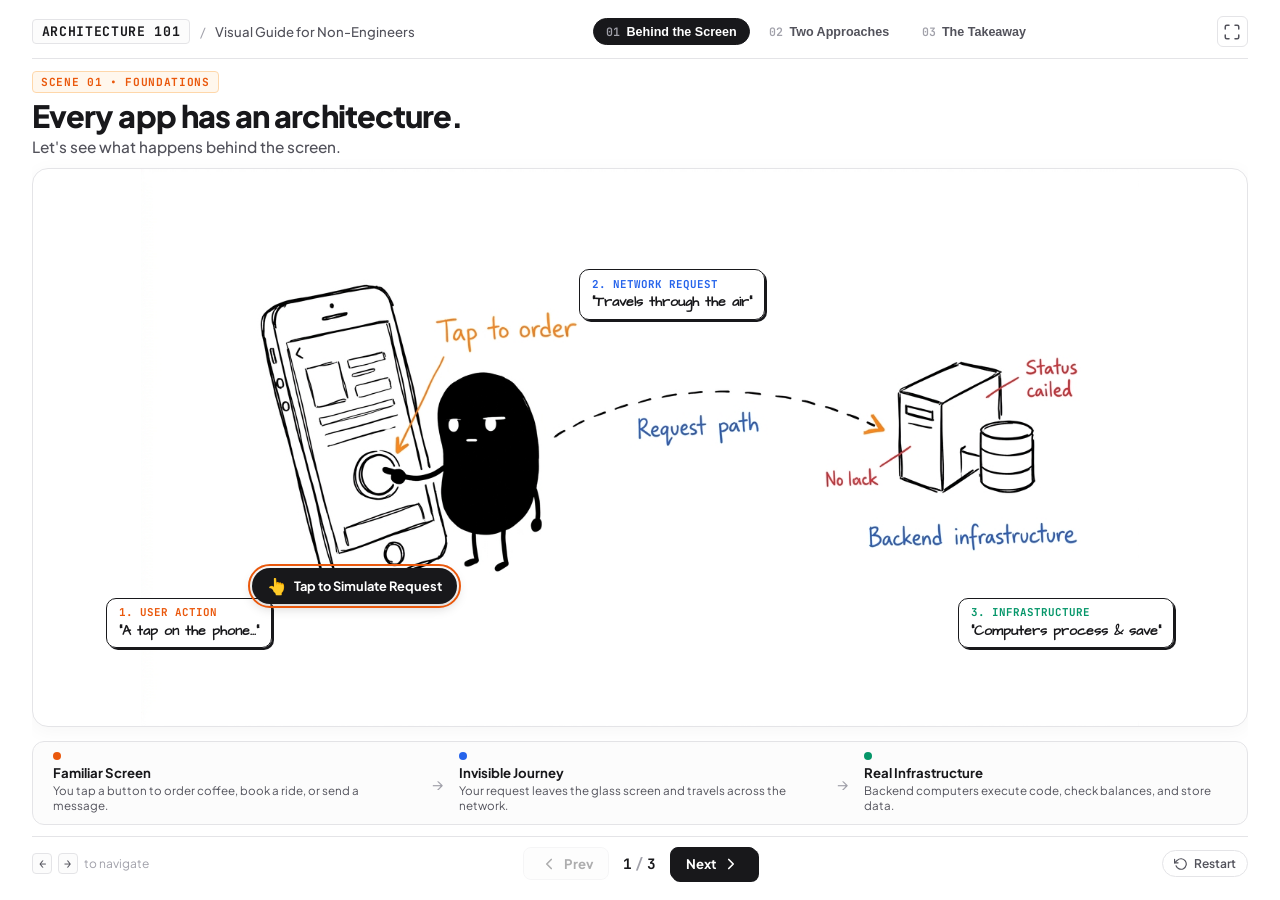
==== index.html @ b6530c41 "Initial commit: presentation web app" ====
<!DOCTYPE html>
<html lang="en">
<head>
  <meta charset="UTF-8">
  <meta name="viewport" content="width=device-width, initial-scale=1.0">
  <title>Understanding IT Application Architecture | Visual Presentation</title>
  <meta name="description" content="A visual, interactive guide to application architecture: server-based vs. serverless infrastructure for non-technical audiences.">
  
  <!-- Google Fonts: Clean sans-serif paired with hand-drawn editorial script -->
  <link rel="preconnect" href="https://fonts.googleapis.com">
  <link rel="preconnect" href="https://fonts.gstatic.com" crossorigin>
  <link href="https://fonts.googleapis.com/css2?family=Architects+Daughter&family=Plus+Jakarta+Sans:wght@400;500;600;700;800&family=JetBrains+Mono:wght@400;500;600&display=swap" rel="stylesheet">
  
  <link rel="stylesheet" href="style.css">
</head>
<body>

  <!-- SVG Filter and Markers -->
  <svg class="svg-defs" aria-hidden="true" style="position: absolute; width: 0; height: 0; overflow: hidden;">
    <defs>
      <marker id="arrow-ink" viewBox="0 0 10 10" refX="6" refY="5" markerWidth="6" markerHeight="6" orient="auto-start-reverse">
        <path d="M 0 1.5 L 8 5 L 0 8.5 z" fill="#18181b" />
      </marker>
      <marker id="arrow-blue" viewBox="0 0 10 10" refX="6" refY="5" markerWidth="6" markerHeight="6" orient="auto-start-reverse">
        <path d="M 0 1.5 L 8 5 L 0 8.5 z" fill="#2563eb" />
      </marker>
      <marker id="arrow-orange" viewBox="0 0 10 10" refX="6" refY="5" markerWidth="6" markerHeight="6" orient="auto-start-reverse">
        <path d="M 0 1.5 L 8 5 L 0 8.5 z" fill="#ea580c" />
      </marker>
    </defs>
  </svg>

  <div class="presentation-wrapper">
    <!-- Header Navigation -->
    <header class="presentation-header">
      <div class="header-left">
        <span class="topic-tag">Architecture 101</span>
        <span class="header-divider">/</span>
        <span class="header-sub">Visual Guide for Non-Engineers</span>
      </div>

      <nav class="scene-indicators" aria-label="Slide Navigation">
        <button class="indicator-dot active" data-scene="0" aria-label="Slide 1: Behind the Screen">
          <span class="dot-num">01</span>
          <span class="dot-label">Behind the Screen</span>
        </button>
        <button class="indicator-dot" data-scene="1" aria-label="Slide 2: Two Approaches">
          <span class="dot-num">02</span>
          <span class="dot-label">Two Approaches</span>
        </button>
        <button class="indicator-dot" data-scene="2" aria-label="Slide 3: The Takeaway">
          <span class="dot-num">03</span>
          <span class="dot-label">The Takeaway</span>
        </button>
      </nav>

      <div class="header-right">
        <button class="btn-icon" id="btn-fullscreen" title="Toggle Fullscreen" aria-label="Toggle Fullscreen">
          <svg width="18" height="18" viewBox="0 0 24 24" fill="none" stroke="currentColor" stroke-width="2" stroke-linecap="round" stroke-linejoin="round">
            <path d="M8 3H5a2 2 0 0 0-2 2v3m18 0V5a2 2 0 0 0-2-2h-3m0 18h3a2 2 0 0 0 2-2v-3M3 16v3a2 2 0 0 0 2 2h3"/>
          </svg>
        </button>
      </div>
    </header>

    <!-- Main Presentation Stage -->
    <main class="presentation-stage">

      <!-- ==============================================
           SCENE 1: How does an app actually work?
           ============================================== -->
      <section class="scene-card active" id="scene-0" aria-label="Scene 1: Every app has an architecture">
        <div class="scene-header">
          <span class="scene-badge orange">Scene 01 &bull; Foundations</span>
          <h1 class="scene-title">Every app has an architecture.</h1>
          <p class="scene-subtitle">Let's see what happens behind the screen.</p>
        </div>

        <div class="scene-content scene-1-visual-story">
          <!-- Main Hero Illustration Card -->
          <div class="hero-illustration-frame">
            <img 
              src="assets/scene1.jpg" 
              alt="Xiaohei exploring behind the screen from phone to server" 
              class="hero-scene-img" 
              id="scene1-img"
            />
            
            <!-- Interactive Overlay Badges -->
            <div class="scene-overlay-badge badge-phone">
              <span class="badge-label">1. User Action</span>
              <span class="badge-hand">"A tap on the phone..."</span>
            </div>

            <div class="scene-overlay-badge badge-packet" id="badge-request-packet">
              <span class="badge-label blue">2. Network Request</span>
              <span class="badge-hand blue">"Travels through the air"</span>
            </div>

            <div class="scene-overlay-badge badge-server">
              <span class="badge-label green">3. Infrastructure</span>
              <span class="badge-hand green">"Computers process & save"</span>
            </div>

            <!-- Interactive Trigger Button directly over phone -->
            <button class="hero-interactive-trigger" id="btn-trigger-scene1" title="Click to simulate tap">
              <span class="trigger-icon">👆</span>
              <span class="trigger-text">Tap to Simulate Request</span>
              <span class="trigger-pulse-ring"></span>
            </button>
          </div>

          <!-- Bottom Caption / Storyline Bar -->
          <div class="scene-storyline-bar">
            <div class="storyline-item">
              <span class="story-dot orange"></span>
              <span class="story-title">Familiar Screen</span>
              <p class="story-desc">You tap a button to order coffee, book a ride, or send a message.</p>
            </div>
            <div class="story-arrow-divider">→</div>
            <div class="storyline-item">
              <span class="story-dot blue"></span>
              <span class="story-title">Invisible Journey</span>
              <p class="story-desc">Your request leaves the glass screen and travels across the network.</p>
            </div>
            <div class="story-arrow-divider">→</div>
            <div class="storyline-item">
              <span class="story-dot green"></span>
              <span class="story-title">Real Infrastructure</span>
              <p class="story-desc">Backend computers execute code, check balances, and store data.</p>
            </div>
          </div>
        </div>
      </section>

      <!-- ==============================================
           SCENE 2: Two ways to run an application's backend
           ============================================== -->
      <section class="scene-card" id="scene-1" aria-label="Scene 2: Two common approaches">
        <div class="scene-header">
          <div class="header-split-row">
            <div>
              <span class="scene-badge blue">Scene 02 &bull; Core Comparison</span>
              <h2 class="scene-title">Two common approaches</h2>
              <p class="scene-subtitle">How teams host and run their backend application code</p>
            </div>

            <!-- Presenter Flow Simulation Controls -->
            <div class="comparison-toolbar">
              <div class="toolbar-status">
                <span class="pulse-indicator"></span>
                <span class="status-text" id="flow-status-text">Click to simulate request flows</span>
              </div>
              <button class="btn-action-primary" id="btn-run-comparison">
                <svg width="15" height="15" viewBox="0 0 24 24" fill="currentColor">
                  <polygon points="5 3 19 12 5 21 5 3"/>
                </svg>
                <span>Simulate Request Flow</span>
              </button>
            </div>
          </div>
        </div>

        <div class="scene-content scene-2-layout">
          <!-- ================= Approach A: Server-based ================= -->
          <div class="architecture-column" id="col-server-based">
            <div class="arch-card-header">
              <div class="arch-title-group">
                <span class="arch-letter">A</span>
                <div>
                  <h3 class="arch-heading">Server-based</h3>
                  <span class="arch-tagline">Dedicated & constantly running</span>
                </div>
              </div>
              <span class="arch-chip blue-chip">Team-Managed</span>
            </div>

            <!-- Visual Hero Card -->
            <div class="arch-visual-preview">
              <img src="assets/server_based.jpg" alt="Xiaohei with 24/7 Server" class="arch-illustration-img" />
              <div class="arch-status-pill blue">
                <span class="led-light active"></span>
                <span>Running 24/7 &bull; Team oversees hardware & OS</span>
              </div>
            </div>

            <!-- Flow Diagram Container -->
            <div class="diagram-flow-container">
              <!-- Step: User -->
              <div class="flow-step" id="sb-step-user">
                <div class="step-icon-wrap">
                  <svg width="24" height="24" viewBox="0 0 24 24" fill="none" stroke="#18181b" stroke-width="2" stroke-linecap="round" stroke-linejoin="round">
                    <path d="M20 21v-2a4 4 0 0 0-4-4H8a4 4 0 0 0-4 4v2"/>
                    <circle cx="12" cy="7" r="4"/>
                  </svg>
                </div>
                <span class="step-label">User</span>
              </div>

              <!-- Arrow 1 -->
              <div class="flow-arrow-unit" id="arrow-sb-1">
                <div class="arrow-line">
                  <div class="flow-packet" id="packet-sb-1"></div>
                </div>
                <svg width="10" height="10" viewBox="0 0 10 10" class="arrow-tip">
                  <path d="M 0 1.5 L 8 5 L 0 8.5 z" fill="#18181b"/>
                </svg>
              </div>

              <!-- Step: Frontend -->
              <div class="flow-step" id="sb-step-frontend">
                <div class="step-icon-wrap">
                  <svg width="24" height="24" viewBox="0 0 24 24" fill="none" stroke="#18181b" stroke-width="2" stroke-linecap="round" stroke-linejoin="round">
                    <rect x="3" y="3" width="18" height="18" rx="3"/>
                    <path d="M3 9h18"/>
                    <circle cx="6" cy="6" r="1" fill="#18181b"/>
                  </svg>
                </div>
                <span class="step-label">Frontend</span>
              </div>

              <!-- Arrow 2 -->
              <div class="flow-arrow-unit" id="arrow-sb-2">
                <div class="arrow-line">
                  <div class="flow-packet" id="packet-sb-2"></div>
                </div>
                <svg width="10" height="10" viewBox="0 0 10 10" class="arrow-tip">
                  <path d="M 0 1.5 L 8 5 L 0 8.5 z" fill="#18181b"/>
                </svg>
              </div>

              <!-- Step: Application Server -->
              <div class="flow-step primary-target server-box" id="sb-step-server">
                <div class="step-icon-wrap active-ring-blue">
                  <svg width="26" height="26" viewBox="0 0 24 24" fill="none" stroke="#2563eb" stroke-width="2" stroke-linecap="round" stroke-linejoin="round">
                    <rect x="2" y="2" width="20" height="8" rx="2" ry="2"/>
                    <rect x="2" y="14" width="20" height="8" rx="2" ry="2"/>
                    <line x1="6" y1="6" x2="6.01" y2="6"/>
                    <line x1="6" y1="18" x2="6.01" y2="18"/>
                  </svg>
                </div>
                <span class="step-label">App Server</span>
              </div>

              <!-- Arrow 3 -->
              <div class="flow-arrow-unit" id="arrow-sb-3">
                <div class="arrow-line">
                  <div class="flow-packet" id="packet-sb-3"></div>
                </div>
                <svg width="10" height="10" viewBox="0 0 10 10" class="arrow-tip">
                  <path d="M 0 1.5 L 8 5 L 0 8.5 z" fill="#18181b"/>
                </svg>
              </div>

              <!-- Step: Database -->
              <div class="flow-step" id="sb-step-db">
                <div class="step-icon-wrap">
                  <svg width="24" height="24" viewBox="0 0 24 24" fill="none" stroke="#18181b" stroke-width="2" stroke-linecap="round" stroke-linejoin="round">
                    <ellipse cx="12" cy="5" rx="9" ry="3"/>
                    <path d="M21 12c0 1.66-4 3-9 3s-9-1.34-9-3"/>
                    <path d="M3 5v14c0 1.66 4 3 9 3s9-1.34 9-3V5"/>
                  </svg>
                </div>
                <span class="step-label">Database</span>
              </div>
            </div>

            <!-- Key Takeaway Note -->
            <div class="arch-bullet-footer">
              <span class="hand-bullet-icon">✦</span>
              <p class="arch-bullet-text">Your team provisions virtual or physical machines. They run day and night waiting for traffic.</p>
            </div>
          </div>

          <!-- ================= Approach B: Serverless ================= -->
          <div class="architecture-column" id="col-serverless">
            <div class="arch-card-header">
              <div class="arch-title-group">
                <span class="arch-letter orange-text">B</span>
                <div>
                  <h3 class="arch-heading">Serverless</h3>
                  <span class="arch-tagline">On-demand & event-driven</span>
                </div>
              </div>
              <span class="arch-chip orange-chip">Cloud-Managed</span>
            </div>

            <!-- Visual Hero Card -->
            <div class="arch-visual-preview">
              <img src="assets/serverless.jpg" alt="Xiaohei with On-Demand Cloud Box" class="arch-illustration-img" />
              <div class="arch-status-pill orange">
                <span class="led-light active orange"></span>
                <span>Runs only on trigger &bull; Cloud manages infrastructure</span>
              </div>
            </div>

            <!-- Flow Diagram Container -->
            <div class="diagram-flow-container flow-5-steps">
              <!-- Step: User -->
              <div class="flow-step" id="sl-step-user">
                <div class="step-icon-wrap">
                  <svg width="24" height="24" viewBox="0 0 24 24" fill="none" stroke="#18181b" stroke-width="2" stroke-linecap="round" stroke-linejoin="round">
                    <path d="M20 21v-2a4 4 0 0 0-4-4H8a4 4 0 0 0-4 4v2"/>
                    <circle cx="12" cy="7" r="4"/>
                  </svg>
                </div>
                <span class="step-label">User</span>
              </div>

              <!-- Arrow 1 -->
              <div class="flow-arrow-unit" id="arrow-sl-1">
                <div class="arrow-line">
                  <div class="flow-packet orange" id="packet-sl-1"></div>
                </div>
                <svg width="10" height="10" viewBox="0 0 10 10" class="arrow-tip">
                  <path d="M 0 1.5 L 8 5 L 0 8.5 z" fill="#18181b"/>
                </svg>
              </div>

              <!-- Step: Frontend -->
              <div class="flow-step" id="sl-step-frontend">
                <div class="step-icon-wrap">
                  <svg width="24" height="24" viewBox="0 0 24 24" fill="none" stroke="#18181b" stroke-width="2" stroke-linecap="round" stroke-linejoin="round">
                    <rect x="3" y="3" width="18" height="18" rx="3"/>
                    <path d="M3 9h18"/>
                    <circle cx="6" cy="6" r="1" fill="#18181b"/>
                  </svg>
                </div>
                <span class="step-label">Frontend</span>
              </div>

              <!-- Arrow 2 -->
              <div class="flow-arrow-unit" id="arrow-sl-2">
                <div class="arrow-line">
                  <div class="flow-packet orange" id="packet-sl-2"></div>
                </div>
                <svg width="10" height="10" viewBox="0 0 10 10" class="arrow-tip">
                  <path d="M 0 1.5 L 8 5 L 0 8.5 z" fill="#18181b"/>
                </svg>
              </div>

              <!-- Step: API Gateway -->
              <div class="flow-step" id="sl-step-gateway">
                <div class="step-icon-wrap">
                  <svg width="24" height="24" viewBox="0 0 24 24" fill="none" stroke="#ea580c" stroke-width="2" stroke-linecap="round" stroke-linejoin="round">
                    <polyline points="16 18 22 12 16 6"/>
                    <polyline points="8 6 2 12 8 18"/>
                  </svg>
                </div>
                <span class="step-label">API Gateway</span>
              </div>

              <!-- Arrow 3 -->
              <div class="flow-arrow-unit" id="arrow-sl-3">
                <div class="arrow-line">
                  <div class="flow-packet orange" id="packet-sl-3"></div>
                </div>
                <svg width="10" height="10" viewBox="0 0 10 10" class="arrow-tip">
                  <path d="M 0 1.5 L 8 5 L 0 8.5 z" fill="#18181b"/>
                </svg>
              </div>

              <!-- Step: Cloud Function -->
              <div class="flow-step primary-target function-box" id="sl-step-function">
                <div class="step-icon-wrap active-ring-orange">
                  <svg width="26" height="26" viewBox="0 0 24 24" fill="none" stroke="#ea580c" stroke-width="2" stroke-linecap="round" stroke-linejoin="round">
                    <polygon points="13 2 3 14 12 14 11 22 21 10 12 10 13 2"/>
                  </svg>
                </div>
                <span class="step-label">Cloud Func</span>
              </div>

              <!-- Arrow 4 -->
              <div class="flow-arrow-unit" id="arrow-sl-4">
                <div class="arrow-line">
                  <div class="flow-packet orange" id="packet-sl-4"></div>
                </div>
                <svg width="10" height="10" viewBox="0 0 10 10" class="arrow-tip">
                  <path d="M 0 1.5 L 8 5 L 0 8.5 z" fill="#18181b"/>
                </svg>
              </div>

              <!-- Step: Database -->
              <div class="flow-step" id="sl-step-db">
                <div class="step-icon-wrap">
                  <svg width="24" height="24" viewBox="0 0 24 24" fill="none" stroke="#18181b" stroke-width="2" stroke-linecap="round" stroke-linejoin="round">
                    <ellipse cx="12" cy="5" rx="9" ry="3"/>
                    <path d="M21 12c0 1.66-4 3-9 3s-9-1.34-9-3"/>
                    <path d="M3 5v14c0 1.66 4 3 9 3s9-1.34 9-3V5"/>
                  </svg>
                </div>
                <span class="step-label">Database</span>
              </div>
            </div>

            <!-- Key Takeaway Note -->
            <div class="arch-bullet-footer">
              <span class="hand-bullet-icon orange-bullet">✦</span>
              <p class="arch-bullet-text">Servers still exist, but they are automated. Code awakens only when invoked and winds down right after.</p>
            </div>
          </div>
        </div>
      </section>

      <!-- ==============================================
           SCENE 3: A simple takeaway
           ============================================== -->
      <section class="scene-card" id="scene-2" aria-label="Scene 3: A simple takeaway">
        <div class="scene-header text-center">
          <span class="scene-badge green">Scene 03 &bull; Key Insight</span>
          <h2 class="scene-title title-large">Same goal. Different ways to run the backend.</h2>
          <p class="scene-subtitle">Both patterns power modern applications worldwide.</p>
        </div>

        <div class="scene-content scene-3-takeaway-layout">
          <!-- Hero Takeaway Visual -->
          <div class="takeaway-hero-box">
            <img src="assets/takeaway.jpg" alt="Xiaohei examining architecture internals" class="takeaway-hero-img" />
          </div>

          <!-- Summary Comparison Grid -->
          <div class="takeaway-summary-grid">
            <div class="summary-pill-card sb-card">
              <div class="summary-card-top">
                <span class="dot-indicator blue"></span>
                <span class="summary-name">Server-based</span>
              </div>
              <p class="summary-desc">Full environment control, persistent in-memory state, predictable costs for steady traffic.</p>
            </div>

            <div class="summary-pill-card sl-card">
              <div class="summary-card-top">
                <span class="dot-indicator orange"></span>
                <span class="summary-name">Serverless</span>
              </div>
              <p class="summary-desc">Zero idle server cost, auto-scaling up to thousands of requests, cloud-managed resilience.</p>
            </div>
          </div>

          <!-- Transition Teaser Bridge -->
          <div class="transition-bridge-box">
            <div class="bridge-decor-pill">Next Section Preview</div>
            <div class="bridge-body">
              <p class="bridge-prompt-quote">"Now, let's open one of these architectures and see what happens inside."</p>
              <div class="teaser-tags">
                <span class="teaser-tag">Frontend Hosting</span>
                <span class="teaser-tag">Backend Hosting</span>
                <span class="teaser-tag">APIs</span>
                <span class="teaser-tag">Databases</span>
                <span class="teaser-tag">Authentication</span>
                <span class="teaser-tag">Security</span>
              </div>
            </div>
          </div>
        </div>
      </section>

    </main>

    <!-- Bottom Presentation Dock Controls -->
    <footer class="presentation-dock">
      <div class="dock-left">
        <span class="keyboard-hint">
          <kbd>←</kbd> <kbd>→</kbd> <span class="hint-text">to navigate</span>
        </span>
      </div>

      <div class="dock-center">
        <button class="nav-btn" id="btn-prev" aria-label="Previous Slide" title="Previous Slide (Left Arrow)">
          <svg width="18" height="18" viewBox="0 0 24 24" fill="none" stroke="currentColor" stroke-width="2.2" stroke-linecap="round" stroke-linejoin="round">
            <polyline points="15 18 9 12 15 6"/>
          </svg>
          <span>Prev</span>
        </button>

        <div class="slide-counter" aria-live="polite">
          <span id="counter-current">1</span>
          <span class="counter-slash">/</span>
          <span id="counter-total">3</span>
        </div>

        <button class="nav-btn primary" id="btn-next" aria-label="Next Slide" title="Next Slide (Right Arrow or Space)">
          <span>Next</span>
          <svg width="18" height="18" viewBox="0 0 24 24" fill="none" stroke="currentColor" stroke-width="2.2" stroke-linecap="round" stroke-linejoin="round">
            <polyline points="9 18 15 12 9 6"/>
          </svg>
        </button>
      </div>

      <div class="dock-right">
        <button class="btn-pill-action" id="btn-restart" title="Start Over">
          <svg width="14" height="14" viewBox="0 0 24 24" fill="none" stroke="currentColor" stroke-width="2" stroke-linecap="round" stroke-linejoin="round">
            <polyline points="1 4 1 10 7 10"/>
            <path d="M3.51 15a9 9 0 1 0 2.13-9.36L1 10"/>
          </svg>
          <span>Restart</span>
        </button>
      </div>
    </footer>
  </div>

  <script src="script.js"></script>
</body>
</html>
---- style.css ----
/* ==========================================================================
   Presentation Style System
   Aesthetic: ian-xiaohei-scenes Visual Storytelling
   Pure White Studio Canvas + Plump Xiaohei Character + Minimal Editorial Accents
   ========================================================================== */

:root {
  --bg-canvas: #ffffff;
  --bg-subtle: #fcfcfc;
  --bg-card: #ffffff;
  
  --ink-primary: #18181b;
  --ink-secondary: #52525b;
  --ink-muted: #a1a1aa;
  --ink-border: #18181b;
  --border-subtle: #e4e4e7;
  
  /* Restrained Editorial Accents */
  --blue-primary: #2563eb;
  --blue-subtle: #eff6ff;
  --blue-border: #bfdbfe;
  
  --orange-primary: #ea580c;
  --orange-subtle: #fff7ed;
  --orange-border: #fed7aa;
  
  --green-primary: #059669;
  --green-subtle: #ecfdf5;
  --green-border: #a7f3d0;
  
  /* Typography */
  --font-sans: 'Plus Jakarta Sans', -apple-system, BlinkMacSystemFont, "Segoe UI", Roboto, sans-serif;
  --font-hand: 'Architects Daughter', cursive;
  --font-mono: 'JetBrains Mono', monospace;
  
  /* Motion Transitions */
  --ease-spring: cubic-bezier(0.16, 1, 0.3, 1);
  --ease-smooth: cubic-bezier(0.4, 0, 0.2, 1);
}

/* Reset */
*, *::before, *::after {
  box-sizing: border-box;
  margin: 0;
  padding: 0;
}

html, body {
  width: 100%;
  height: 100%;
  overflow: hidden;
  background-color: var(--bg-canvas);
  color: var(--ink-primary);
  font-family: var(--font-sans);
  -webkit-font-smoothing: antialiased;
  -moz-osx-font-smoothing: grayscale;
}

/* 16:9 Presentation Viewport Wrapper */
.presentation-wrapper {
  display: flex;
  flex-direction: column;
  width: 100vw;
  height: 100vh;
  max-width: 1400px;
  margin: 0 auto;
  padding: 1rem 2rem 1.25rem;
  justify-content: space-between;
  position: relative;
}

/* ==========================================================================
   Header Navigation Bar
   ========================================================================== */
.presentation-header {
  display: flex;
  align-items: center;
  justify-content: space-between;
  padding-bottom: 0.65rem;
  border-bottom: 1.5px solid var(--border-subtle);
  flex-shrink: 0;
}

.header-left {
  display: flex;
  align-items: center;
  gap: 0.6rem;
  font-size: 0.825rem;
}

.topic-tag {
  font-family: var(--font-mono);
  font-weight: 700;
  letter-spacing: 0.05em;
  text-transform: uppercase;
  color: var(--ink-primary);
  background: var(--bg-subtle);
  padding: 0.2rem 0.55rem;
  border-radius: 4px;
  border: 1px solid var(--border-subtle);
}

.header-divider {
  color: var(--ink-muted);
}

.header-sub {
  color: var(--ink-secondary);
  font-weight: 500;
}

/* Slide Indicator Dots */
.scene-indicators {
  display: flex;
  align-items: center;
  gap: 0.4rem;
}

.indicator-dot {
  display: flex;
  align-items: center;
  gap: 0.4rem;
  background: none;
  border: 1.5px solid transparent;
  padding: 0.3rem 0.75rem;
  border-radius: 20px;
  cursor: pointer;
  transition: all 0.2s var(--ease-smooth);
}

.indicator-dot:hover {
  background-color: var(--bg-subtle);
  border-color: var(--border-subtle);
}

.indicator-dot .dot-num {
  font-family: var(--font-mono);
  font-size: 0.725rem;
  font-weight: 600;
  color: var(--ink-muted);
}

.indicator-dot .dot-label {
  font-size: 0.785rem;
  font-weight: 600;
  color: var(--ink-secondary);
}

.indicator-dot.active {
  background-color: var(--ink-primary);
  border-color: var(--ink-primary);
}

.indicator-dot.active .dot-num {
  color: #a1a1aa;
}

.indicator-dot.active .dot-label {
  color: #ffffff;
}

.header-right {
  display: flex;
  align-items: center;
  gap: 0.5rem;
}

.btn-icon {
  background: none;
  border: 1px solid var(--border-subtle);
  border-radius: 6px;
  padding: 0.35rem;
  cursor: pointer;
  color: var(--ink-secondary);
  display: flex;
  align-items: center;
  justify-content: center;
  transition: all 0.15s ease;
}

.btn-icon:hover {
  background: var(--bg-subtle);
  color: var(--ink-primary);
  border-color: var(--ink-primary);
}

/* ==========================================================================
   Main Presentation Stage
   ========================================================================== */
.presentation-stage {
  flex: 1;
  position: relative;
  display: flex;
  align-items: center;
  justify-content: center;
  overflow: hidden;
  margin: 0.4rem 0;
}

.scene-card {
  position: absolute;
  inset: 0;
  display: flex;
  flex-direction: column;
  justify-content: flex-start;
  opacity: 0;
  pointer-events: none;
  transform: translateY(10px) scale(0.99);
  transition: opacity 0.4s var(--ease-spring), transform 0.4s var(--ease-spring);
  padding: 0.25rem 0;
}

.scene-card.active {
  opacity: 1;
  pointer-events: auto;
  transform: translateY(0) scale(1);
  z-index: 2;
}

/* Headers */
.scene-header {
  margin-bottom: 0.75rem;
  flex-shrink: 0;
}

.scene-header.text-center {
  text-align: center;
  display: flex;
  flex-direction: column;
  align-items: center;
}

.header-split-row {
  display: flex;
  align-items: flex-end;
  justify-content: space-between;
  gap: 1rem;
}

.scene-badge {
  display: inline-block;
  font-family: var(--font-mono);
  font-size: 0.7rem;
  font-weight: 700;
  text-transform: uppercase;
  letter-spacing: 0.06em;
  padding: 0.18rem 0.5rem;
  border-radius: 4px;
  margin-bottom: 0.35rem;
}

.scene-badge.orange {
  background: var(--orange-subtle);
  color: var(--orange-primary);
  border: 1px solid var(--orange-border);
}

.scene-badge.blue {
  background: var(--blue-subtle);
  color: var(--blue-primary);
  border: 1px solid var(--blue-border);
}

.scene-badge.green {
  background: var(--green-subtle);
  color: var(--green-primary);
  border: 1px solid var(--green-border);
}

.scene-title {
  font-size: clamp(1.6rem, 2.4vw, 2.2rem);
  font-weight: 800;
  letter-spacing: -0.03em;
  color: var(--ink-primary);
  line-height: 1.15;
}

.scene-title.title-large {
  font-size: clamp(1.8rem, 2.8vw, 2.5rem);
}

.scene-subtitle {
  font-size: clamp(0.925rem, 1.2vw, 1.05rem);
  color: var(--ink-secondary);
  margin-top: 0.2rem;
  font-weight: 500;
}

/* ==========================================================================
   SCENE 1: Visual Storytelling
   ========================================================================== */
.scene-1-visual-story {
  display: flex;
  flex-direction: column;
  flex: 1;
  min-height: 0;
  gap: 0.85rem;
}

.hero-illustration-frame {
  flex: 1;
  position: relative;
  display: flex;
  align-items: center;
  justify-content: center;
  background: #ffffff;
  border: 1.5px solid var(--border-subtle);
  border-radius: 16px;
  overflow: hidden;
  box-shadow: 0 4px 20px rgba(0, 0, 0, 0.04);
}

.hero-scene-img {
  width: 100%;
  height: 100%;
  max-height: calc(100vh - 290px);
  object-fit: contain;
  display: block;
}

/* Overlay Badges on Hero Image */
.scene-overlay-badge {
  position: absolute;
  background: rgba(255, 255, 255, 0.95);
  backdrop-filter: blur(8px);
  border: 1.5px solid var(--ink-primary);
  border-radius: 10px;
  padding: 0.4rem 0.75rem;
  display: flex;
  flex-direction: column;
  box-shadow: 2px 2px 0px var(--ink-primary);
  pointer-events: none;
  z-index: 5;
  transition: transform 0.25s var(--ease-spring);
}

.scene-overlay-badge .badge-label {
  font-family: var(--font-mono);
  font-size: 0.68rem;
  font-weight: 700;
  text-transform: uppercase;
  color: var(--orange-primary);
}

.scene-overlay-badge .badge-label.blue {
  color: var(--blue-primary);
}

.scene-overlay-badge .badge-label.green {
  color: var(--green-primary);
}

.scene-overlay-badge .badge-hand {
  font-family: var(--font-hand);
  font-size: 0.88rem;
  font-weight: 700;
  color: var(--ink-primary);
  margin-top: 0.1rem;
}

.badge-phone {
  bottom: 14%;
  left: 6%;
}

.badge-packet {
  top: 18%;
  left: 45%;
}

.badge-server {
  bottom: 14%;
  right: 6%;
}

/* Interactive simulation button over phone */
.hero-interactive-trigger {
  position: absolute;
  bottom: 22%;
  left: 18%;
  display: inline-flex;
  align-items: center;
  gap: 0.45rem;
  background: var(--ink-primary);
  color: #ffffff;
  border: none;
  border-radius: 24px;
  padding: 0.45rem 0.95rem;
  font-family: var(--font-sans);
  font-size: 0.8rem;
  font-weight: 700;
  cursor: pointer;
  box-shadow: 0 4px 12px rgba(0, 0, 0, 0.18);
  transition: all 0.2s var(--ease-spring);
  z-index: 6;
}

.hero-interactive-trigger:hover {
  transform: translateY(-2px) scale(1.04);
  background: #27272a;
}

.hero-interactive-trigger:active {
  transform: translateY(1px) scale(0.98);
}

.trigger-icon {
  font-size: 1rem;
}

.trigger-pulse-ring {
  position: absolute;
  inset: -4px;
  border: 2px solid var(--orange-primary);
  border-radius: 28px;
  animation: pulseRing 1.8s infinite;
  pointer-events: none;
}

@keyframes pulseRing {
  0% { transform: scale(0.95); opacity: 0.8; }
  100% { transform: scale(1.2); opacity: 0; }
}

/* Scene 1 Storyline Bar */
.scene-storyline-bar {
  display: flex;
  align-items: center;
  justify-content: space-between;
  background: var(--bg-subtle);
  border: 1px solid var(--border-subtle);
  border-radius: 12px;
  padding: 0.65rem 1.25rem;
  flex-shrink: 0;
}

.storyline-item {
  display: flex;
  flex-direction: column;
  flex: 1;
}

.story-dot {
  width: 8px;
  height: 8px;
  border-radius: 50%;
  margin-bottom: 0.25rem;
}

.story-dot.orange { background: var(--orange-primary); }
.story-dot.blue { background: var(--blue-primary); }
.story-dot.green { background: var(--green-primary); }

.story-title {
  font-size: 0.825rem;
  font-weight: 700;
  color: var(--ink-primary);
}

.story-desc {
  font-size: 0.725rem;
  color: var(--ink-secondary);
  margin-top: 0.1rem;
  line-height: 1.35;
}

.story-arrow-divider {
  color: var(--ink-muted);
  font-size: 1rem;
  padding: 0 1rem;
}

/* ==========================================================================
   SCENE 2: Two Common Approaches Side-by-Side
   ========================================================================== */
.scene-2-layout {
  display: grid;
  grid-template-columns: 1fr 1fr;
  gap: 1.25rem;
  flex: 1;
  min-height: 0;
  align-items: stretch;
}

.comparison-toolbar {
  display: flex;
  align-items: center;
  gap: 0.85rem;
  background: var(--bg-subtle);
  border: 1px solid var(--border-subtle);
  border-radius: 8px;
  padding: 0.35rem 0.75rem;
}

.toolbar-status {
  display: flex;
  align-items: center;
  gap: 0.45rem;
}

.pulse-indicator {
  width: 8px;
  height: 8px;
  border-radius: 50%;
  background: var(--green-primary);
  box-shadow: 0 0 0 2px var(--green-subtle);
}

.status-text {
  font-size: 0.8rem;
  font-weight: 600;
  color: var(--ink-secondary);
}

.btn-action-primary {
  display: inline-flex;
  align-items: center;
  gap: 0.4rem;
  background: var(--ink-primary);
  color: #ffffff;
  border: none;
  border-radius: 6px;
  padding: 0.38rem 0.8rem;
  font-family: var(--font-sans);
  font-size: 0.8rem;
  font-weight: 700;
  cursor: pointer;
  transition: all 0.15s ease;
}

.btn-action-primary:hover {
  background: #27272a;
}

/* Architecture Column Card */
.architecture-column {
  background: var(--bg-card);
  border: 2px solid var(--ink-primary);
  border-radius: 16px;
  padding: 1rem 1.15rem;
  display: flex;
  flex-direction: column;
  justify-content: space-between;
  box-shadow: 4px 4px 0px rgba(24, 24, 27, 0.05);
  position: relative;
}

.arch-card-header {
  display: flex;
  align-items: flex-start;
  justify-content: space-between;
  margin-bottom: 0.65rem;
}

.arch-title-group {
  display: flex;
  align-items: center;
  gap: 0.6rem;
}

.arch-letter {
  display: flex;
  align-items: center;
  justify-content: center;
  width: 28px;
  height: 28px;
  border-radius: 6px;
  background: var(--blue-subtle);
  color: var(--blue-primary);
  border: 1.5px solid var(--blue-primary);
  font-weight: 800;
  font-size: 0.95rem;
  font-family: var(--font-mono);
}

.arch-letter.orange-text {
  background: var(--orange-subtle);
  color: var(--orange-primary);
  border-color: var(--orange-primary);
}

.arch-heading {
  font-size: 1.15rem;
  font-weight: 800;
  color: var(--ink-primary);
}

.arch-tagline {
  font-size: 0.75rem;
  color: var(--ink-secondary);
  display: block;
}

.arch-chip {
  font-family: var(--font-mono);
  font-size: 0.68rem;
  font-weight: 700;
  padding: 0.2rem 0.55rem;
  border-radius: 20px;
  text-transform: uppercase;
}

.blue-chip {
  background: var(--blue-subtle);
  color: var(--blue-primary);
  border: 1px solid var(--blue-border);
}

.orange-chip {
  background: var(--orange-subtle);
  color: var(--orange-primary);
  border: 1px solid var(--orange-border);
}

.arch-visual-preview {
  position: relative;
  border-radius: 10px;
  overflow: hidden;
  border: 1px solid var(--border-subtle);
  background: #ffffff;
  margin-bottom: 0.75rem;
  height: 190px;
  display: flex;
  align-items: center;
  justify-content: center;
}

.arch-illustration-img {
  width: 100%;
  height: 100%;
  object-fit: contain;
  background: #ffffff;
  display: block;
}

.arch-status-pill {
  position: absolute;
  bottom: 8px;
  left: 8px;
  right: 8px;
  background: rgba(255, 255, 255, 0.92);
  backdrop-filter: blur(6px);
  border: 1px solid var(--border-subtle);
  border-radius: 6px;
  padding: 0.25rem 0.5rem;
  font-size: 0.7rem;
  font-weight: 600;
  display: flex;
  align-items: center;
  gap: 0.35rem;
  color: var(--ink-primary);
}

.led-light {
  width: 7px;
  height: 7px;
  border-radius: 50%;
  background: var(--green-primary);
  box-shadow: 0 0 4px var(--green-primary);
  flex-shrink: 0;
}

.led-light.orange {
  background: var(--orange-primary);
  box-shadow: 0 0 4px var(--orange-primary);
}

/* Flow Diagrams */
.diagram-flow-container {
  display: flex;
  align-items: center;
  justify-content: space-between;
  padding: 0.65rem 0.45rem;
  background: var(--bg-subtle);
  border: 1.5px dashed var(--border-subtle);
  border-radius: 10px;
  margin-bottom: 0.65rem;
}

.flow-step {
  display: flex;
  flex-direction: column;
  align-items: center;
  position: relative;
  z-index: 2;
  transition: transform 0.2s var(--ease-spring);
}

.flow-step.active {
  transform: translateY(-3px) scale(1.06);
}

.step-icon-wrap {
  width: 38px;
  height: 38px;
  background: #ffffff;
  border: 1.5px solid var(--ink-primary);
  border-radius: 8px;
  display: flex;
  align-items: center;
  justify-content: center;
  box-shadow: 1.5px 1.5px 0px rgba(24, 24, 27, 0.08);
  transition: all 0.2s ease;
}

.flow-step.active .step-icon-wrap {
  border-color: var(--blue-primary);
  background: var(--blue-subtle);
}

#col-serverless .flow-step.active .step-icon-wrap {
  border-color: var(--orange-primary);
  background: var(--orange-subtle);
}

.step-label {
  font-size: 0.725rem;
  font-weight: 700;
  color: var(--ink-primary);
  margin-top: 0.25rem;
  white-space: nowrap;
}

/* Flow Arrow Units */
.flow-arrow-unit {
  display: flex;
  align-items: center;
  flex: 1;
  position: relative;
  padding: 0 0.15rem;
  margin-top: -0.9rem;
}

.arrow-line {
  flex: 1;
  height: 2px;
  background: #18181b;
  position: relative;
}

.flow-packet {
  position: absolute;
  top: -3.5px;
  left: 0;
  width: 8px;
  height: 8px;
  border-radius: 50%;
  background: var(--blue-primary);
  opacity: 0;
  transition: opacity 0.15s ease;
  box-shadow: 0 0 6px var(--blue-primary);
}

.flow-packet.orange {
  background: var(--orange-primary);
  box-shadow: 0 0 6px var(--orange-primary);
}

.flow-packet.animating {
  opacity: 1;
  animation: movePacket 0.45s ease-in-out forwards;
}

@keyframes movePacket {
  0% { left: 0%; }
  100% { left: 100%; }
}

.arrow-tip {
  margin-left: -2px;
  flex-shrink: 0;
}

.arch-bullet-footer {
  display: flex;
  align-items: flex-start;
  gap: 0.45rem;
  padding-top: 0.35rem;
  border-top: 1px dashed var(--border-subtle);
}

.hand-bullet-icon {
  color: var(--blue-primary);
  font-size: 0.85rem;
}

.hand-bullet-icon.orange-bullet {
  color: var(--orange-primary);
}

.arch-bullet-text {
  font-size: 0.75rem;
  color: var(--ink-secondary);
  line-height: 1.35;
}

/* ==========================================================================
   SCENE 3: A Simple Takeaway
   ========================================================================== */
.scene-3-takeaway-layout {
  display: flex;
  flex-direction: column;
  flex: 1;
  min-height: 0;
  gap: 0.85rem;
  justify-content: space-between;
}

.takeaway-hero-box {
  flex: 1;
  position: relative;
  display: flex;
  align-items: center;
  justify-content: center;
  background: #ffffff;
  border: 1.5px solid var(--border-subtle);
  border-radius: 14px;
  overflow: hidden;
  max-height: calc(100vh - 360px);
}

.takeaway-hero-img {
  width: 100%;
  height: 100%;
  object-fit: contain;
  display: block;
}

.takeaway-summary-grid {
  display: grid;
  grid-template-columns: 1fr 1fr;
  gap: 1rem;
  flex-shrink: 0;
}

.summary-pill-card {
  background: #ffffff;
  border: 1.8px solid var(--ink-primary);
  border-radius: 12px;
  padding: 0.65rem 0.95rem;
  box-shadow: 3px 3px 0px rgba(24, 24, 27, 0.05);
}

.summary-card-top {
  display: flex;
  align-items: center;
  gap: 0.45rem;
  margin-bottom: 0.2rem;
}

.dot-indicator {
  width: 8px;
  height: 8px;
  border-radius: 50%;
}

.dot-indicator.blue { background: var(--blue-primary); }
.dot-indicator.orange { background: var(--orange-primary); }

.summary-name {
  font-weight: 800;
  font-size: 0.95rem;
  color: var(--ink-primary);
}

.summary-desc {
  font-size: 0.785rem;
  color: var(--ink-secondary);
  line-height: 1.35;
}

/* Transition Teaser Bridge */
.transition-bridge-box {
  background: var(--green-subtle);
  border: 1.8px solid var(--green-primary);
  border-radius: 12px;
  padding: 0.65rem 1rem;
  display: flex;
  align-items: center;
  gap: 1rem;
  flex-shrink: 0;
}

.bridge-decor-pill {
  font-family: var(--font-mono);
  font-size: 0.68rem;
  font-weight: 700;
  text-transform: uppercase;
  background: #ffffff;
  color: var(--green-primary);
  border: 1px solid var(--green-border);
  padding: 0.2rem 0.5rem;
  border-radius: 6px;
  white-space: nowrap;
}

.bridge-body {
  display: flex;
  align-items: center;
  justify-content: space-between;
  flex: 1;
  gap: 1rem;
}

.bridge-prompt-quote {
  font-family: var(--font-hand);
  font-size: 1.05rem;
  font-weight: 700;
  color: var(--ink-primary);
}

.teaser-tags {
  display: flex;
  flex-wrap: wrap;
  gap: 0.35rem;
}

.teaser-tag {
  font-size: 0.72rem;
  font-weight: 600;
  background: #ffffff;
  color: var(--ink-primary);
  border: 1px solid var(--green-border);
  border-radius: 4px;
  padding: 0.12rem 0.45rem;
  white-space: nowrap;
}

/* ==========================================================================
   Bottom Presentation Controls Dock
   ========================================================================== */
.presentation-dock {
  display: flex;
  align-items: center;
  justify-content: space-between;
  padding-top: 0.65rem;
  border-top: 1.5px solid var(--border-subtle);
  flex-shrink: 0;
}

.dock-left, .dock-right {
  display: flex;
  align-items: center;
  min-width: 140px;
}

.dock-right {
  justify-content: flex-end;
}

.keyboard-hint {
  display: flex;
  align-items: center;
  gap: 0.35rem;
  font-size: 0.75rem;
  color: var(--ink-muted);
}

kbd {
  font-family: var(--font-mono);
  background: var(--bg-subtle);
  border: 1px solid var(--border-subtle);
  border-radius: 4px;
  padding: 0.1rem 0.35rem;
  font-size: 0.75rem;
  color: var(--ink-secondary);
}

.dock-center {
  display: flex;
  align-items: center;
  gap: 0.85rem;
}

.nav-btn {
  display: inline-flex;
  align-items: center;
  gap: 0.4rem;
  background: var(--bg-subtle);
  border: 1.5px solid var(--ink-primary);
  color: var(--ink-primary);
  border-radius: 8px;
  padding: 0.4rem 0.95rem;
  font-family: var(--font-sans);
  font-size: 0.825rem;
  font-weight: 700;
  cursor: pointer;
  box-shadow: 2px 2px 0px var(--ink-primary);
  transition: all 0.15s ease;
}

.nav-btn:hover:not(:disabled) {
  transform: translate(-1px, -1px);
  box-shadow: 3px 3px 0px var(--ink-primary);
  background: #ffffff;
}

.nav-btn:active:not(:disabled) {
  transform: translate(2px, 2px);
  box-shadow: 0px 0px 0px var(--ink-primary);
}

.nav-btn:disabled {
  opacity: 0.35;
  cursor: not-allowed;
  box-shadow: none;
  border-color: var(--border-subtle);
}

.nav-btn.primary {
  background: var(--ink-primary);
  color: #ffffff;
}

.nav-btn.primary:hover:not(:disabled) {
  background: #27272a;
}

.slide-counter {
  font-family: var(--font-mono);
  font-size: 0.9rem;
  font-weight: 700;
  color: var(--ink-primary);
  display: flex;
  align-items: center;
  gap: 0.2rem;
  user-select: none;
}

.counter-slash {
  color: var(--ink-muted);
}

.btn-pill-action {
  display: inline-flex;
  align-items: center;
  gap: 0.35rem;
  background: none;
  border: 1px solid var(--border-subtle);
  border-radius: 20px;
  padding: 0.3rem 0.7rem;
  font-family: var(--font-sans);
  font-size: 0.75rem;
  font-weight: 600;
  color: var(--ink-secondary);
  cursor: pointer;
  transition: all 0.15s ease;
}

.btn-pill-action:hover {
  background: var(--bg-subtle);
  color: var(--ink-primary);
  border-color: var(--ink-primary);
}

/* ==========================================================================
   Responsive Adaptations
   ========================================================================== */
@media (max-width: 1024px) {
  .scene-2-layout {
    grid-template-columns: 1fr;
    gap: 1rem;
    overflow-y: auto;
  }
}

@media (max-height: 800px) {
  .presentation-wrapper {
    padding: 0.6rem 1.25rem 0.8rem;
  }
  
  .arch-visual-preview {
    height: 120px;
  }
  
  .step-icon-wrap {
    width: 32px;
    height: 32px;
  }
}
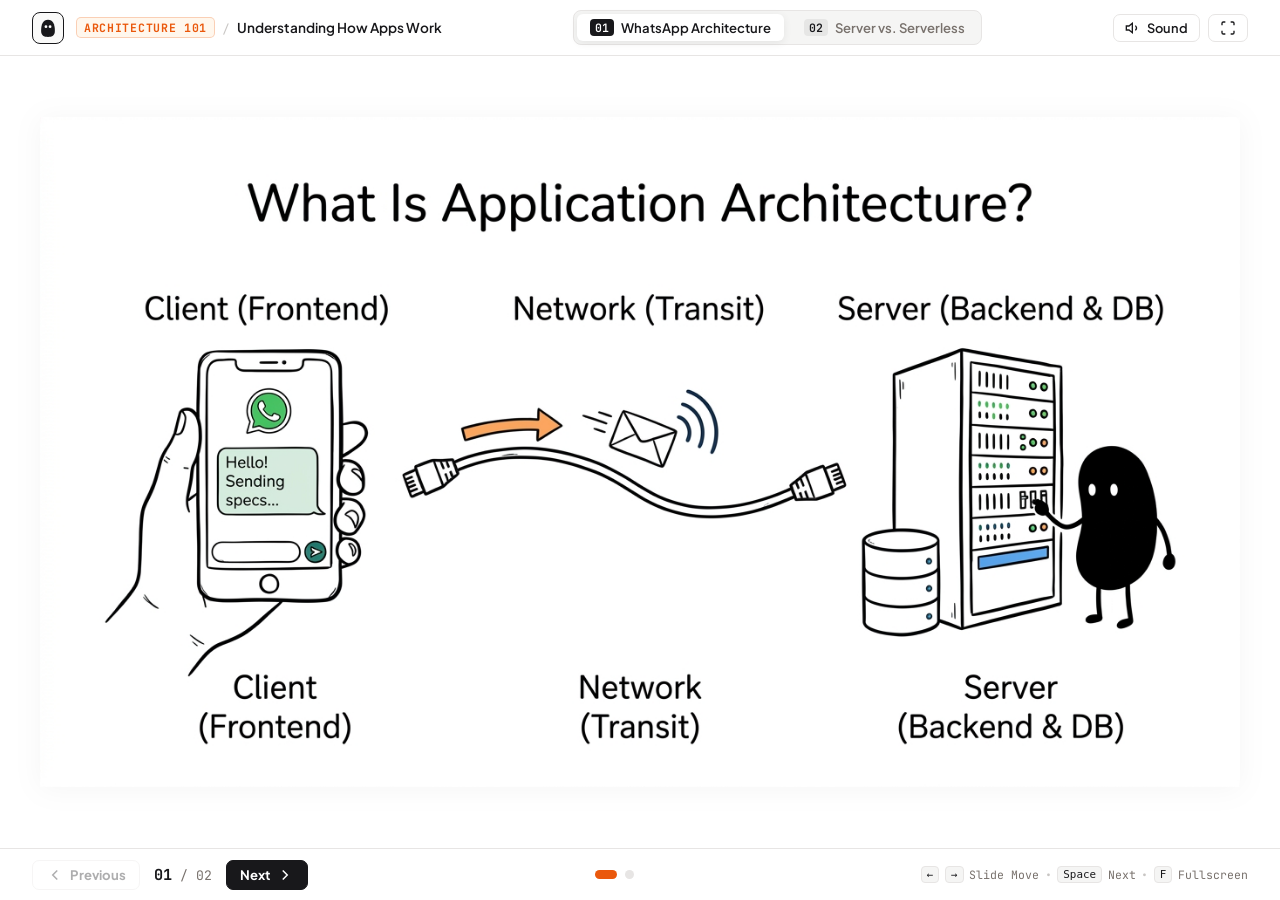
==== commit 2e1a3380: "refactor: redesign presentation layout and script for pure image-first slide transitions" ====
--- a/index.html
+++ b/index.html
@@ -3,500 +3,148 @@
 <head>
   <meta charset="UTF-8">
   <meta name="viewport" content="width=device-width, initial-scale=1.0">
-  <title>Understanding IT Application Architecture | Visual Presentation</title>
-  <meta name="description" content="A visual, interactive guide to application architecture: server-based vs. serverless infrastructure for non-technical audiences.">
+  <title>What Is Application Architecture? — Visual Presentation</title>
+  <meta name="description" content="A simple, visual explanation of application architecture using WhatsApp as a real-world example.">
   
-  <!-- Google Fonts: Clean sans-serif paired with hand-drawn editorial script -->
+  <!-- Clean Modern Typography -->
   <link rel="preconnect" href="https://fonts.googleapis.com">
   <link rel="preconnect" href="https://fonts.gstatic.com" crossorigin>
-  <link href="https://fonts.googleapis.com/css2?family=Architects+Daughter&family=Plus+Jakarta+Sans:wght@400;500;600;700;800&family=JetBrains+Mono:wght@400;500;600&display=swap" rel="stylesheet">
+  <link href="https://fonts.googleapis.com/css2?family=JetBrains+Mono:wght@400;500;600;700&family=Plus+Jakarta+Sans:wght@400;500;600;700;800&display=swap" rel="stylesheet">
   
   <link rel="stylesheet" href="style.css">
 </head>
-<body>
+<body class="presentation-body">
 
-  <!-- SVG Filter and Markers -->
-  <svg class="svg-defs" aria-hidden="true" style="position: absolute; width: 0; height: 0; overflow: hidden;">
-    <defs>
-      <marker id="arrow-ink" viewBox="0 0 10 10" refX="6" refY="5" markerWidth="6" markerHeight="6" orient="auto-start-reverse">
-        <path d="M 0 1.5 L 8 5 L 0 8.5 z" fill="#18181b" />
-      </marker>
-      <marker id="arrow-blue" viewBox="0 0 10 10" refX="6" refY="5" markerWidth="6" markerHeight="6" orient="auto-start-reverse">
-        <path d="M 0 1.5 L 8 5 L 0 8.5 z" fill="#2563eb" />
-      </marker>
-      <marker id="arrow-orange" viewBox="0 0 10 10" refX="6" refY="5" markerWidth="6" markerHeight="6" orient="auto-start-reverse">
-        <path d="M 0 1.5 L 8 5 L 0 8.5 z" fill="#ea580c" />
-      </marker>
-    </defs>
-  </svg>
+  <div class="deck-viewport">
 
-  <div class="presentation-wrapper">
-    <!-- Header Navigation -->
-    <header class="presentation-header">
-      <div class="header-left">
-        <span class="topic-tag">Architecture 101</span>
-        <span class="header-divider">/</span>
-        <span class="header-sub">Visual Guide for Non-Engineers</span>
+    <!-- Minimalist Clean Top Navbar -->
+    <header class="deck-navbar">
+      <div class="nav-left">
+        <div class="guide-avatar" title="Xiaohei Guide">
+          <svg viewBox="0 0 32 32" width="22" height="22">
+            <path d="M16 4 C23 4 26 10 26 20 C26 27 22 29 16 29 C10 29 6 27 6 20 C6 10 9 4 16 4 Z" fill="#18181b"/>
+            <circle cx="13" cy="14" r="2" fill="#ffffff"/>
+            <circle cx="19" cy="14" r="2" fill="#ffffff"/>
+          </svg>
+        </div>
+        <div class="deck-meta">
+          <span class="series-tag">ARCHITECTURE 101</span>
+          <span class="meta-sep">/</span>
+          <span class="deck-subject">Understanding How Apps Work</span>
+        </div>
       </div>
 
-      <nav class="scene-indicators" aria-label="Slide Navigation">
-        <button class="indicator-dot active" data-scene="0" aria-label="Slide 1: Behind the Screen">
-          <span class="dot-num">01</span>
-          <span class="dot-label">Behind the Screen</span>
+      <!-- Slide Navigation Tabs (Left & Right Slider Tabs) -->
+      <nav class="nav-center" aria-label="Slide Selection">
+        <button class="slide-nav-pill active" data-slide="0" id="tab-slide-0">
+          <span class="pill-idx">01</span>
+          <span class="pill-label">WhatsApp Architecture</span>
         </button>
-        <button class="indicator-dot" data-scene="1" aria-label="Slide 2: Two Approaches">
-          <span class="dot-num">02</span>
-          <span class="dot-label">Two Approaches</span>
-        </button>
-        <button class="indicator-dot" data-scene="2" aria-label="Slide 3: The Takeaway">
-          <span class="dot-num">03</span>
-          <span class="dot-label">The Takeaway</span>
+        <button class="slide-nav-pill" data-slide="1" id="tab-slide-1">
+          <span class="pill-idx">02</span>
+          <span class="pill-label">Server vs. Serverless</span>
         </button>
       </nav>
 
-      <div class="header-right">
-        <button class="btn-icon" id="btn-fullscreen" title="Toggle Fullscreen" aria-label="Toggle Fullscreen">
-          <svg width="18" height="18" viewBox="0 0 24 24" fill="none" stroke="currentColor" stroke-width="2" stroke-linecap="round" stroke-linejoin="round">
-            <path d="M8 3H5a2 2 0 0 0-2 2v3m18 0V5a2 2 0 0 0-2-2h-3m0 18h3a2 2 0 0 0 2-2v-3M3 16v3a2 2 0 0 0 2 2h3"/>
+      <!-- Utility Actions -->
+      <div class="nav-right">
+        <button class="action-icon-btn" id="btn-sound" title="Toggle Sound FX (Key: M)" aria-label="Toggle Sound">
+          <svg class="sound-icon-on" width="16" height="16" viewBox="0 0 24 24" fill="none" stroke="currentColor" stroke-width="2">
+            <polygon points="11 5 6 9 2 9 2 15 6 15 11 19 11 5"></polygon>
+            <path d="M15.54 8.46a5 5 0 0 1 0 7.07"></path>
+          </svg>
+          <svg class="sound-icon-off hide" width="16" height="16" viewBox="0 0 24 24" fill="none" stroke="currentColor" stroke-width="2">
+            <polygon points="11 5 6 9 2 9 2 15 6 15 11 19 11 5"></polygon>
+            <line x1="23" y1="9" x2="17" y2="15"></line>
+            <line x1="17" y1="9" x2="23" y2="15"></line>
+          </svg>
+          <span class="action-caption">Sound</span>
+        </button>
+
+        <button class="action-icon-btn" id="btn-fullscreen" title="Toggle Fullscreen (Key: F)" aria-label="Toggle Fullscreen">
+          <svg width="16" height="16" viewBox="0 0 24 24" fill="none" stroke="currentColor" stroke-width="2">
+            <path d="M8 3H5a2 2 0 0 0-2 2v3m18 0V5a2 2 0 0 0-2-2h-3m0 18h3a2 2 0 0 0 2-2v-3M3 16v3a2 2 0 0 0 2 2h3"></path>
           </svg>
         </button>
       </div>
     </header>
 
-    <!-- Main Presentation Stage -->
-    <main class="presentation-stage">
+    <!-- Main Horizontal Sliding Track (Smooth Left/Right Slide Moving) -->
+    <main class="slider-container" id="slider-container">
+      <div class="slider-track" id="slider-track">
 
-      <!-- ==============================================
-           SCENE 1: How does an app actually work?
-           ============================================== -->
-      <section class="scene-card active" id="scene-0" aria-label="Scene 1: Every app has an architecture">
-        <div class="scene-header">
-          <span class="scene-badge orange">Scene 01 &bull; Foundations</span>
-          <h1 class="scene-title">Every app has an architecture.</h1>
-          <p class="scene-subtitle">Let's see what happens behind the screen.</p>
-        </div>
+        <!-- =======================================================
+             SLIDE 1: What Is Application Architecture? (Image Alone)
+             ======================================================= -->
+        <section class="slide-card" id="slide-0" aria-label="Slide 1: What Is Application Architecture?">
+          <div class="slide-stage-solo">
+            <img 
+              src="assets/slide1_whatsapp_arch.jpg" 
+              alt="What Is Application Architecture? Client (Frontend), Network (Transit), Server (Backend & DB)" 
+              class="slide-hero-image"
+              id="img-slide-1"
+            />
+          </div>
+        </section>
 
-        <div class="scene-content scene-1-visual-story">
-          <!-- Main Hero Illustration Card -->
-          <div class="hero-illustration-frame">
+        <!-- =======================================================
+             SLIDE 2: Where Does the Server Live? (Image Alone)
+             ======================================================= -->
+        <section class="slide-card" id="slide-1" aria-label="Slide 2: Where Does the Server Live?">
+          <div class="slide-stage-solo">
             <img 
-              src="assets/scene1.jpg" 
-              alt="Xiaohei exploring behind the screen from phone to server" 
-              class="hero-scene-img" 
-              id="scene1-img"
+              src="assets/slide2_server_vs_serverless.jpg" 
+              alt="Where Does the Server Live? Dedicated Servers vs. Serverless Functions" 
+              class="slide-hero-image"
+              id="img-slide-2"
             />
-            
-            <!-- Interactive Overlay Badges -->
-            <div class="scene-overlay-badge badge-phone">
-              <span class="badge-label">1. User Action</span>
-              <span class="badge-hand">"A tap on the phone..."</span>
-            </div>
+          </div>
+        </section>
 
-            <div class="scene-overlay-badge badge-packet" id="badge-request-packet">
-              <span class="badge-label blue">2. Network Request</span>
-              <span class="badge-hand blue">"Travels through the air"</span>
-            </div>
-
-            <div class="scene-overlay-badge badge-server">
-              <span class="badge-label green">3. Infrastructure</span>
-              <span class="badge-hand green">"Computers process & save"</span>
-            </div>
-
-            <!-- Interactive Trigger Button directly over phone -->
-            <button class="hero-interactive-trigger" id="btn-trigger-scene1" title="Click to simulate tap">
-              <span class="trigger-icon">👆</span>
-              <span class="trigger-text">Tap to Simulate Request</span>
-              <span class="trigger-pulse-ring"></span>
-            </button>
-          </div>
-
-          <!-- Bottom Caption / Storyline Bar -->
-          <div class="scene-storyline-bar">
-            <div class="storyline-item">
-              <span class="story-dot orange"></span>
-              <span class="story-title">Familiar Screen</span>
-              <p class="story-desc">You tap a button to order coffee, book a ride, or send a message.</p>
-            </div>
-            <div class="story-arrow-divider">→</div>
-            <div class="storyline-item">
-              <span class="story-dot blue"></span>
-              <span class="story-title">Invisible Journey</span>
-              <p class="story-desc">Your request leaves the glass screen and travels across the network.</p>
-            </div>
-            <div class="story-arrow-divider">→</div>
-            <div class="storyline-item">
-              <span class="story-dot green"></span>
-              <span class="story-title">Real Infrastructure</span>
-              <p class="story-desc">Backend computers execute code, check balances, and store data.</p>
-            </div>
-          </div>
-        </div>
-      </section>
-
-      <!-- ==============================================
-           SCENE 2: Two ways to run an application's backend
-           ============================================== -->
-      <section class="scene-card" id="scene-1" aria-label="Scene 2: Two common approaches">
-        <div class="scene-header">
-          <div class="header-split-row">
-            <div>
-              <span class="scene-badge blue">Scene 02 &bull; Core Comparison</span>
-              <h2 class="scene-title">Two common approaches</h2>
-              <p class="scene-subtitle">How teams host and run their backend application code</p>
-            </div>
-
-            <!-- Presenter Flow Simulation Controls -->
-            <div class="comparison-toolbar">
-              <div class="toolbar-status">
-                <span class="pulse-indicator"></span>
-                <span class="status-text" id="flow-status-text">Click to simulate request flows</span>
-              </div>
-              <button class="btn-action-primary" id="btn-run-comparison">
-                <svg width="15" height="15" viewBox="0 0 24 24" fill="currentColor">
-                  <polygon points="5 3 19 12 5 21 5 3"/>
-                </svg>
-                <span>Simulate Request Flow</span>
-              </button>
-            </div>
-          </div>
-        </div>
-
-        <div class="scene-content scene-2-layout">
-          <!-- ================= Approach A: Server-based ================= -->
-          <div class="architecture-column" id="col-server-based">
-            <div class="arch-card-header">
-              <div class="arch-title-group">
-                <span class="arch-letter">A</span>
-                <div>
-                  <h3 class="arch-heading">Server-based</h3>
-                  <span class="arch-tagline">Dedicated & constantly running</span>
-                </div>
-              </div>
-              <span class="arch-chip blue-chip">Team-Managed</span>
-            </div>
-
-            <!-- Visual Hero Card -->
-            <div class="arch-visual-preview">
-              <img src="assets/server_based.jpg" alt="Xiaohei with 24/7 Server" class="arch-illustration-img" />
-              <div class="arch-status-pill blue">
-                <span class="led-light active"></span>
-                <span>Running 24/7 &bull; Team oversees hardware & OS</span>
-              </div>
-            </div>
-
-            <!-- Flow Diagram Container -->
-            <div class="diagram-flow-container">
-              <!-- Step: User -->
-              <div class="flow-step" id="sb-step-user">
-                <div class="step-icon-wrap">
-                  <svg width="24" height="24" viewBox="0 0 24 24" fill="none" stroke="#18181b" stroke-width="2" stroke-linecap="round" stroke-linejoin="round">
-                    <path d="M20 21v-2a4 4 0 0 0-4-4H8a4 4 0 0 0-4 4v2"/>
-                    <circle cx="12" cy="7" r="4"/>
-                  </svg>
-                </div>
-                <span class="step-label">User</span>
-              </div>
-
-              <!-- Arrow 1 -->
-              <div class="flow-arrow-unit" id="arrow-sb-1">
-                <div class="arrow-line">
-                  <div class="flow-packet" id="packet-sb-1"></div>
-                </div>
-                <svg width="10" height="10" viewBox="0 0 10 10" class="arrow-tip">
-                  <path d="M 0 1.5 L 8 5 L 0 8.5 z" fill="#18181b"/>
-                </svg>
-              </div>
-
-              <!-- Step: Frontend -->
-              <div class="flow-step" id="sb-step-frontend">
-                <div class="step-icon-wrap">
-                  <svg width="24" height="24" viewBox="0 0 24 24" fill="none" stroke="#18181b" stroke-width="2" stroke-linecap="round" stroke-linejoin="round">
-                    <rect x="3" y="3" width="18" height="18" rx="3"/>
-                    <path d="M3 9h18"/>
-                    <circle cx="6" cy="6" r="1" fill="#18181b"/>
-                  </svg>
-                </div>
-                <span class="step-label">Frontend</span>
-              </div>
-
-              <!-- Arrow 2 -->
-              <div class="flow-arrow-unit" id="arrow-sb-2">
-                <div class="arrow-line">
-                  <div class="flow-packet" id="packet-sb-2"></div>
-                </div>
-                <svg width="10" height="10" viewBox="0 0 10 10" class="arrow-tip">
-                  <path d="M 0 1.5 L 8 5 L 0 8.5 z" fill="#18181b"/>
-                </svg>
-              </div>
-
-              <!-- Step: Application Server -->
-              <div class="flow-step primary-target server-box" id="sb-step-server">
-                <div class="step-icon-wrap active-ring-blue">
-                  <svg width="26" height="26" viewBox="0 0 24 24" fill="none" stroke="#2563eb" stroke-width="2" stroke-linecap="round" stroke-linejoin="round">
-                    <rect x="2" y="2" width="20" height="8" rx="2" ry="2"/>
-                    <rect x="2" y="14" width="20" height="8" rx="2" ry="2"/>
-                    <line x1="6" y1="6" x2="6.01" y2="6"/>
-                    <line x1="6" y1="18" x2="6.01" y2="18"/>
-                  </svg>
-                </div>
-                <span class="step-label">App Server</span>
-              </div>
-
-              <!-- Arrow 3 -->
-              <div class="flow-arrow-unit" id="arrow-sb-3">
-                <div class="arrow-line">
-                  <div class="flow-packet" id="packet-sb-3"></div>
-                </div>
-                <svg width="10" height="10" viewBox="0 0 10 10" class="arrow-tip">
-                  <path d="M 0 1.5 L 8 5 L 0 8.5 z" fill="#18181b"/>
-                </svg>
-              </div>
-
-              <!-- Step: Database -->
-              <div class="flow-step" id="sb-step-db">
-                <div class="step-icon-wrap">
-                  <svg width="24" height="24" viewBox="0 0 24 24" fill="none" stroke="#18181b" stroke-width="2" stroke-linecap="round" stroke-linejoin="round">
-                    <ellipse cx="12" cy="5" rx="9" ry="3"/>
-                    <path d="M21 12c0 1.66-4 3-9 3s-9-1.34-9-3"/>
-                    <path d="M3 5v14c0 1.66 4 3 9 3s9-1.34 9-3V5"/>
-                  </svg>
-                </div>
-                <span class="step-label">Database</span>
-              </div>
-            </div>
-
-            <!-- Key Takeaway Note -->
-            <div class="arch-bullet-footer">
-              <span class="hand-bullet-icon">✦</span>
-              <p class="arch-bullet-text">Your team provisions virtual or physical machines. They run day and night waiting for traffic.</p>
-            </div>
-          </div>
-
-          <!-- ================= Approach B: Serverless ================= -->
-          <div class="architecture-column" id="col-serverless">
-            <div class="arch-card-header">
-              <div class="arch-title-group">
-                <span class="arch-letter orange-text">B</span>
-                <div>
-                  <h3 class="arch-heading">Serverless</h3>
-                  <span class="arch-tagline">On-demand & event-driven</span>
-                </div>
-              </div>
-              <span class="arch-chip orange-chip">Cloud-Managed</span>
-            </div>
-
-            <!-- Visual Hero Card -->
-            <div class="arch-visual-preview">
-              <img src="assets/serverless.jpg" alt="Xiaohei with On-Demand Cloud Box" class="arch-illustration-img" />
-              <div class="arch-status-pill orange">
-                <span class="led-light active orange"></span>
-                <span>Runs only on trigger &bull; Cloud manages infrastructure</span>
-              </div>
-            </div>
-
-            <!-- Flow Diagram Container -->
-            <div class="diagram-flow-container flow-5-steps">
-              <!-- Step: User -->
-              <div class="flow-step" id="sl-step-user">
-                <div class="step-icon-wrap">
-                  <svg width="24" height="24" viewBox="0 0 24 24" fill="none" stroke="#18181b" stroke-width="2" stroke-linecap="round" stroke-linejoin="round">
-                    <path d="M20 21v-2a4 4 0 0 0-4-4H8a4 4 0 0 0-4 4v2"/>
-                    <circle cx="12" cy="7" r="4"/>
-                  </svg>
-                </div>
-                <span class="step-label">User</span>
-              </div>
-
-              <!-- Arrow 1 -->
-              <div class="flow-arrow-unit" id="arrow-sl-1">
-                <div class="arrow-line">
-                  <div class="flow-packet orange" id="packet-sl-1"></div>
-                </div>
-                <svg width="10" height="10" viewBox="0 0 10 10" class="arrow-tip">
-                  <path d="M 0 1.5 L 8 5 L 0 8.5 z" fill="#18181b"/>
-                </svg>
-              </div>
-
-              <!-- Step: Frontend -->
-              <div class="flow-step" id="sl-step-frontend">
-                <div class="step-icon-wrap">
-                  <svg width="24" height="24" viewBox="0 0 24 24" fill="none" stroke="#18181b" stroke-width="2" stroke-linecap="round" stroke-linejoin="round">
-                    <rect x="3" y="3" width="18" height="18" rx="3"/>
-                    <path d="M3 9h18"/>
-                    <circle cx="6" cy="6" r="1" fill="#18181b"/>
-                  </svg>
-                </div>
-                <span class="step-label">Frontend</span>
-              </div>
-
-              <!-- Arrow 2 -->
-              <div class="flow-arrow-unit" id="arrow-sl-2">
-                <div class="arrow-line">
-                  <div class="flow-packet orange" id="packet-sl-2"></div>
-                </div>
-                <svg width="10" height="10" viewBox="0 0 10 10" class="arrow-tip">
-                  <path d="M 0 1.5 L 8 5 L 0 8.5 z" fill="#18181b"/>
-                </svg>
-              </div>
-
-              <!-- Step: API Gateway -->
-              <div class="flow-step" id="sl-step-gateway">
-                <div class="step-icon-wrap">
-                  <svg width="24" height="24" viewBox="0 0 24 24" fill="none" stroke="#ea580c" stroke-width="2" stroke-linecap="round" stroke-linejoin="round">
-                    <polyline points="16 18 22 12 16 6"/>
-                    <polyline points="8 6 2 12 8 18"/>
-                  </svg>
-                </div>
-                <span class="step-label">API Gateway</span>
-              </div>
-
-              <!-- Arrow 3 -->
-              <div class="flow-arrow-unit" id="arrow-sl-3">
-                <div class="arrow-line">
-                  <div class="flow-packet orange" id="packet-sl-3"></div>
-                </div>
-                <svg width="10" height="10" viewBox="0 0 10 10" class="arrow-tip">
-                  <path d="M 0 1.5 L 8 5 L 0 8.5 z" fill="#18181b"/>
-                </svg>
-              </div>
-
-              <!-- Step: Cloud Function -->
-              <div class="flow-step primary-target function-box" id="sl-step-function">
-                <div class="step-icon-wrap active-ring-orange">
-                  <svg width="26" height="26" viewBox="0 0 24 24" fill="none" stroke="#ea580c" stroke-width="2" stroke-linecap="round" stroke-linejoin="round">
-                    <polygon points="13 2 3 14 12 14 11 22 21 10 12 10 13 2"/>
-                  </svg>
-                </div>
-                <span class="step-label">Cloud Func</span>
-              </div>
-
-              <!-- Arrow 4 -->
-              <div class="flow-arrow-unit" id="arrow-sl-4">
-                <div class="arrow-line">
-                  <div class="flow-packet orange" id="packet-sl-4"></div>
-                </div>
-                <svg width="10" height="10" viewBox="0 0 10 10" class="arrow-tip">
-                  <path d="M 0 1.5 L 8 5 L 0 8.5 z" fill="#18181b"/>
-                </svg>
-              </div>
-
-              <!-- Step: Database -->
-              <div class="flow-step" id="sl-step-db">
-                <div class="step-icon-wrap">
-                  <svg width="24" height="24" viewBox="0 0 24 24" fill="none" stroke="#18181b" stroke-width="2" stroke-linecap="round" stroke-linejoin="round">
-                    <ellipse cx="12" cy="5" rx="9" ry="3"/>
-                    <path d="M21 12c0 1.66-4 3-9 3s-9-1.34-9-3"/>
-                    <path d="M3 5v14c0 1.66 4 3 9 3s9-1.34 9-3V5"/>
-                  </svg>
-                </div>
-                <span class="step-label">Database</span>
-              </div>
-            </div>
-
-            <!-- Key Takeaway Note -->
-            <div class="arch-bullet-footer">
-              <span class="hand-bullet-icon orange-bullet">✦</span>
-              <p class="arch-bullet-text">Servers still exist, but they are automated. Code awakens only when invoked and winds down right after.</p>
-            </div>
-          </div>
-        </div>
-      </section>
-
-      <!-- ==============================================
-           SCENE 3: A simple takeaway
-           ============================================== -->
-      <section class="scene-card" id="scene-2" aria-label="Scene 3: A simple takeaway">
-        <div class="scene-header text-center">
-          <span class="scene-badge green">Scene 03 &bull; Key Insight</span>
-          <h2 class="scene-title title-large">Same goal. Different ways to run the backend.</h2>
-          <p class="scene-subtitle">Both patterns power modern applications worldwide.</p>
-        </div>
-
-        <div class="scene-content scene-3-takeaway-layout">
-          <!-- Hero Takeaway Visual -->
-          <div class="takeaway-hero-box">
-            <img src="assets/takeaway.jpg" alt="Xiaohei examining architecture internals" class="takeaway-hero-img" />
-          </div>
-
-          <!-- Summary Comparison Grid -->
-          <div class="takeaway-summary-grid">
-            <div class="summary-pill-card sb-card">
-              <div class="summary-card-top">
-                <span class="dot-indicator blue"></span>
-                <span class="summary-name">Server-based</span>
-              </div>
-              <p class="summary-desc">Full environment control, persistent in-memory state, predictable costs for steady traffic.</p>
-            </div>
-
-            <div class="summary-pill-card sl-card">
-              <div class="summary-card-top">
-                <span class="dot-indicator orange"></span>
-                <span class="summary-name">Serverless</span>
-              </div>
-              <p class="summary-desc">Zero idle server cost, auto-scaling up to thousands of requests, cloud-managed resilience.</p>
-            </div>
-          </div>
-
-          <!-- Transition Teaser Bridge -->
-          <div class="transition-bridge-box">
-            <div class="bridge-decor-pill">Next Section Preview</div>
-            <div class="bridge-body">
-              <p class="bridge-prompt-quote">"Now, let's open one of these architectures and see what happens inside."</p>
-              <div class="teaser-tags">
-                <span class="teaser-tag">Frontend Hosting</span>
-                <span class="teaser-tag">Backend Hosting</span>
-                <span class="teaser-tag">APIs</span>
-                <span class="teaser-tag">Databases</span>
-                <span class="teaser-tag">Authentication</span>
-                <span class="teaser-tag">Security</span>
-              </div>
-            </div>
-          </div>
-        </div>
-      </section>
-
+      </div>
     </main>
 
-    <!-- Bottom Presentation Dock Controls -->
-    <footer class="presentation-dock">
-      <div class="dock-left">
-        <span class="keyboard-hint">
-          <kbd>←</kbd> <kbd>→</kbd> <span class="hint-text">to navigate</span>
-        </span>
-      </div>
-
-      <div class="dock-center">
-        <button class="nav-btn" id="btn-prev" aria-label="Previous Slide" title="Previous Slide (Left Arrow)">
-          <svg width="18" height="18" viewBox="0 0 24 24" fill="none" stroke="currentColor" stroke-width="2.2" stroke-linecap="round" stroke-linejoin="round">
-            <polyline points="15 18 9 12 15 6"/>
+    <!-- Bottom Presentation Controller & Slide Indicator -->
+    <footer class="deck-bottom-bar">
+      <div class="footer-left">
+        <button class="slide-nav-btn btn-prev" id="btn-prev" title="Previous Slide (Key: Left Arrow)">
+          <svg width="18" height="18" viewBox="0 0 24 24" fill="none" stroke="currentColor" stroke-width="2">
+            <polyline points="15 18 9 12 15 6"></polyline>
           </svg>
-          <span>Prev</span>
+          <span>Previous</span>
         </button>
 
-        <div class="slide-counter" aria-live="polite">
-          <span id="counter-current">1</span>
-          <span class="counter-slash">/</span>
-          <span id="counter-total">3</span>
-        </div>
+        <span class="slide-counter" id="slide-counter-display">
+          <strong id="current-slide-num">01</strong> / <span id="total-slide-num">02</span>
+        </span>
 
-        <button class="nav-btn primary" id="btn-next" aria-label="Next Slide" title="Next Slide (Right Arrow or Space)">
+        <button class="slide-nav-btn btn-next" id="btn-next" title="Next Slide (Key: Space / Right Arrow)">
           <span>Next</span>
-          <svg width="18" height="18" viewBox="0 0 24 24" fill="none" stroke="currentColor" stroke-width="2.2" stroke-linecap="round" stroke-linejoin="round">
-            <polyline points="9 18 15 12 9 6"/>
+          <svg width="18" height="18" viewBox="0 0 24 24" fill="none" stroke="currentColor" stroke-width="2">
+            <polyline points="9 18 15 12 9 6"></polyline>
           </svg>
         </button>
       </div>
 
-      <div class="dock-right">
-        <button class="btn-pill-action" id="btn-restart" title="Start Over">
-          <svg width="14" height="14" viewBox="0 0 24 24" fill="none" stroke="currentColor" stroke-width="2" stroke-linecap="round" stroke-linejoin="round">
-            <polyline points="1 4 1 10 7 10"/>
-            <path d="M3.51 15a9 9 0 1 0 2.13-9.36L1 10"/>
-          </svg>
-          <span>Restart</span>
-        </button>
+      <!-- Quick Slide Dots Indicator -->
+      <div class="footer-center">
+        <div class="slide-dots-container">
+          <button class="dot-btn active" data-slide="0" aria-label="Slide 1"></button>
+          <button class="dot-btn" data-slide="1" aria-label="Slide 2"></button>
+        </div>
+      </div>
+
+      <div class="footer-right">
+        <div class="keyboard-hint-pill">
+          <kbd class="key-cap">←</kbd> <kbd class="key-cap">→</kbd> Slide Move
+          <span class="key-sep">&bull;</span>
+          <kbd class="key-cap">Space</kbd> Next
+          <span class="key-sep">&bull;</span>
+          <kbd class="key-cap">F</kbd> Fullscreen
+        </div>
       </div>
     </footer>
+
   </div>
 
   <script src="script.js"></script>
--- a/style.css
+++ b/style.css
@@ -1,41 +1,29 @@
 /* ==========================================================================
-   Presentation Style System
-   Aesthetic: ian-xiaohei-scenes Visual Storytelling
-   Pure White Studio Canvas + Plump Xiaohei Character + Minimal Editorial Accents
+   What Is Application Architecture? — Presentation Stylesheet
+   Pure White Theme + Smooth Left/Right Slide Moving (Image Alone)
    ========================================================================== */
 
 :root {
-  --bg-canvas: #ffffff;
-  --bg-subtle: #fcfcfc;
-  --bg-card: #ffffff;
+  /* Clean White Aesthetic Palette */
+  --bg-pure: #ffffff;
+  --bg-subtle: #fafaf9;
+  --border-light: #e7e5e4;
   
-  --ink-primary: #18181b;
-  --ink-secondary: #52525b;
-  --ink-muted: #a1a1aa;
-  --ink-border: #18181b;
-  --border-subtle: #e4e4e7;
-  
-  /* Restrained Editorial Accents */
-  --blue-primary: #2563eb;
-  --blue-subtle: #eff6ff;
-  --blue-border: #bfdbfe;
-  
-  --orange-primary: #ea580c;
-  --orange-subtle: #fff7ed;
-  --orange-border: #fed7aa;
-  
-  --green-primary: #059669;
-  --green-subtle: #ecfdf5;
-  --green-border: #a7f3d0;
-  
-  /* Typography */
-  --font-sans: 'Plus Jakarta Sans', -apple-system, BlinkMacSystemFont, "Segoe UI", Roboto, sans-serif;
-  --font-hand: 'Architects Daughter', cursive;
+  /* Text Tokens */
+  --text-ink: #18181b;
+  --text-muted: #78716c;
+
+  /* Accent Tokens */
+  --accent-orange: #ea580c;
+  --accent-orange-bg: #fff7ed;
+
+  /* Fonts */
+  --font-sans: 'Plus Jakarta Sans', system-ui, -apple-system, sans-serif;
   --font-mono: 'JetBrains Mono', monospace;
-  
-  /* Motion Transitions */
-  --ease-spring: cubic-bezier(0.16, 1, 0.3, 1);
-  --ease-smooth: cubic-bezier(0.4, 0, 0.2, 1);
+
+  /* Animation */
+  --slide-ease: cubic-bezier(0.16, 1, 0.3, 1);
+  --spring-bounce: cubic-bezier(0.34, 1.56, 0.64, 1);
 }
 
 /* Reset */
@@ -49,1032 +37,357 @@
   width: 100%;
   height: 100%;
   overflow: hidden;
-  background-color: var(--bg-canvas);
-  color: var(--ink-primary);
+  background-color: var(--bg-pure);
   font-family: var(--font-sans);
+  color: var(--text-ink);
   -webkit-font-smoothing: antialiased;
-  -moz-osx-font-smoothing: grayscale;
-}
-
-/* 16:9 Presentation Viewport Wrapper */
-.presentation-wrapper {
-  display: flex;
-  flex-direction: column;
+}
+
+/* Master Deck Viewport */
+.deck-viewport {
   width: 100vw;
   height: 100vh;
-  max-width: 1400px;
-  margin: 0 auto;
-  padding: 1rem 2rem 1.25rem;
+  display: flex;
+  flex-direction: column;
+  background: var(--bg-pure);
+  position: relative;
+  overflow: hidden;
+}
+
+/* ==========================================================================
+   Top Navbar
+   ========================================================================== */
+.deck-navbar {
+  height: 56px;
+  min-height: 56px;
+  display: flex;
+  align-items: center;
   justify-content: space-between;
+  padding: 0 2rem;
+  background: #ffffff;
+  border-bottom: 1px solid var(--border-light);
+  z-index: 50;
+}
+
+.nav-left {
+  display: flex;
+  align-items: center;
+  gap: 0.75rem;
+}
+
+.guide-avatar {
+  width: 32px;
+  height: 32px;
+  border-radius: 8px;
+  background: #fafaf9;
+  border: 1.5px solid var(--text-ink);
+  display: flex;
+  align-items: center;
+  justify-content: center;
+  transition: transform 0.2s var(--spring-bounce);
+}
+
+.guide-avatar:hover {
+  transform: scale(1.08) rotate(-3deg);
+}
+
+.deck-meta {
+  display: flex;
+  align-items: center;
+  gap: 0.5rem;
+  font-size: 0.85rem;
+}
+
+.series-tag {
+  font-family: var(--font-mono);
+  font-size: 0.72rem;
+  font-weight: 700;
+  letter-spacing: 0.06em;
+  color: var(--accent-orange);
+  background: var(--accent-orange-bg);
+  border: 1px solid rgba(234, 88, 12, 0.25);
+  padding: 2px 7px;
+  border-radius: 5px;
+}
+
+.meta-sep {
+  color: var(--text-muted);
+  opacity: 0.4;
+}
+
+.deck-subject {
+  font-weight: 600;
+  color: var(--text-ink);
+}
+
+/* Slide Tabs */
+.nav-center {
+  display: flex;
+  align-items: center;
+  gap: 0.4rem;
+  background: #f5f5f4;
+  padding: 3px;
+  border-radius: 8px;
+  border: 1px solid var(--border-light);
+}
+
+.slide-nav-pill {
+  display: flex;
+  align-items: center;
+  gap: 0.45rem;
+  background: transparent;
+  border: none;
+  padding: 5px 13px;
+  border-radius: 6px;
+  font-family: var(--font-sans);
+  font-size: 0.82rem;
+  font-weight: 600;
+  color: var(--text-muted);
+  cursor: pointer;
+  transition: all 0.2s var(--slide-ease);
+}
+
+.slide-nav-pill .pill-idx {
+  font-family: var(--font-mono);
+  font-size: 0.72rem;
+  background: rgba(0, 0, 0, 0.06);
+  padding: 1px 5px;
+  border-radius: 4px;
+  color: var(--text-ink);
+}
+
+.slide-nav-pill:hover {
+  color: var(--text-ink);
+  background: rgba(0, 0, 0, 0.03);
+}
+
+.slide-nav-pill.active {
+  background: #ffffff;
+  color: var(--text-ink);
+  box-shadow: 0 2px 8px rgba(0, 0, 0, 0.07);
+}
+
+.slide-nav-pill.active .pill-idx {
+  background: var(--text-ink);
+  color: #ffffff;
+}
+
+/* Nav Actions */
+.nav-right {
+  display: flex;
+  align-items: center;
+  gap: 0.5rem;
+}
+
+.action-icon-btn {
+  display: inline-flex;
+  align-items: center;
+  gap: 0.4rem;
+  background: #ffffff;
+  border: 1px solid var(--border-light);
+  color: var(--text-ink);
+  padding: 5px 11px;
+  border-radius: 7px;
+  font-family: var(--font-sans);
+  font-size: 0.8rem;
+  font-weight: 600;
+  cursor: pointer;
+  transition: all 0.2s;
+}
+
+.action-icon-btn:hover {
+  background: #f5f5f4;
+  border-color: #d6d3d1;
+  transform: translateY(-1px);
+}
+
+.action-icon-btn.active {
+  background: var(--accent-orange);
+  color: #ffffff;
+  border-color: var(--accent-orange);
+}
+
+.hide {
+  display: none !important;
+}
+
+/* ==========================================================================
+   Horizontal Smooth Slider (Left & Right Slide Moving)
+   ========================================================================== */
+.slider-container {
+  flex: 1;
+  width: 100vw;
+  overflow: hidden;
   position: relative;
 }
 
-/* ==========================================================================
-   Header Navigation Bar
-   ========================================================================== */
-.presentation-header {
-  display: flex;
-  align-items: center;
-  justify-content: space-between;
-  padding-bottom: 0.65rem;
-  border-bottom: 1.5px solid var(--border-subtle);
+.slider-track {
+  display: flex;
+  width: 200vw; /* 2 slides */
+  height: 100%;
+  transition: transform 0.55s var(--slide-ease);
+  will-change: transform;
+}
+
+.slide-card {
+  width: 100vw;
+  height: 100%;
   flex-shrink: 0;
-}
-
-.header-left {
-  display: flex;
-  align-items: center;
-  gap: 0.6rem;
-  font-size: 0.825rem;
-}
-
-.topic-tag {
-  font-family: var(--font-mono);
-  font-weight: 700;
-  letter-spacing: 0.05em;
-  text-transform: uppercase;
-  color: var(--ink-primary);
-  background: var(--bg-subtle);
-  padding: 0.2rem 0.55rem;
-  border-radius: 4px;
-  border: 1px solid var(--border-subtle);
-}
-
-.header-divider {
-  color: var(--ink-muted);
-}
-
-.header-sub {
-  color: var(--ink-secondary);
-  font-weight: 500;
-}
-
-/* Slide Indicator Dots */
-.scene-indicators {
-  display: flex;
-  align-items: center;
-  gap: 0.4rem;
-}
-
-.indicator-dot {
-  display: flex;
-  align-items: center;
-  gap: 0.4rem;
-  background: none;
-  border: 1.5px solid transparent;
-  padding: 0.3rem 0.75rem;
-  border-radius: 20px;
-  cursor: pointer;
-  transition: all 0.2s var(--ease-smooth);
-}
-
-.indicator-dot:hover {
-  background-color: var(--bg-subtle);
-  border-color: var(--border-subtle);
-}
-
-.indicator-dot .dot-num {
-  font-family: var(--font-mono);
-  font-size: 0.725rem;
-  font-weight: 600;
-  color: var(--ink-muted);
-}
-
-.indicator-dot .dot-label {
-  font-size: 0.785rem;
-  font-weight: 600;
-  color: var(--ink-secondary);
-}
-
-.indicator-dot.active {
-  background-color: var(--ink-primary);
-  border-color: var(--ink-primary);
-}
-
-.indicator-dot.active .dot-num {
-  color: #a1a1aa;
-}
-
-.indicator-dot.active .dot-label {
-  color: #ffffff;
-}
-
-.header-right {
-  display: flex;
-  align-items: center;
-  gap: 0.5rem;
-}
-
-.btn-icon {
-  background: none;
-  border: 1px solid var(--border-subtle);
-  border-radius: 6px;
-  padding: 0.35rem;
-  cursor: pointer;
-  color: var(--ink-secondary);
   display: flex;
   align-items: center;
   justify-content: center;
-  transition: all 0.15s ease;
-}
-
-.btn-icon:hover {
-  background: var(--bg-subtle);
-  color: var(--ink-primary);
-  border-color: var(--ink-primary);
-}
-
-/* ==========================================================================
-   Main Presentation Stage
-   ========================================================================== */
-.presentation-stage {
-  flex: 1;
-  position: relative;
-  display: flex;
-  align-items: center;
-  justify-content: center;
+  padding: 1.25rem 2.5rem;
   overflow: hidden;
-  margin: 0.4rem 0;
-}
-
-.scene-card {
-  position: absolute;
-  inset: 0;
-  display: flex;
-  flex-direction: column;
-  justify-content: flex-start;
-  opacity: 0;
-  pointer-events: none;
-  transform: translateY(10px) scale(0.99);
-  transition: opacity 0.4s var(--ease-spring), transform 0.4s var(--ease-spring);
-  padding: 0.25rem 0;
-}
-
-.scene-card.active {
-  opacity: 1;
-  pointer-events: auto;
-  transform: translateY(0) scale(1);
-  z-index: 2;
-}
-
-/* Headers */
-.scene-header {
-  margin-bottom: 0.75rem;
-  flex-shrink: 0;
-}
-
-.scene-header.text-center {
-  text-align: center;
-  display: flex;
-  flex-direction: column;
-  align-items: center;
-}
-
-.header-split-row {
-  display: flex;
-  align-items: flex-end;
-  justify-content: space-between;
-  gap: 1rem;
-}
-
-.scene-badge {
-  display: inline-block;
-  font-family: var(--font-mono);
-  font-size: 0.7rem;
-  font-weight: 700;
-  text-transform: uppercase;
-  letter-spacing: 0.06em;
-  padding: 0.18rem 0.5rem;
-  border-radius: 4px;
-  margin-bottom: 0.35rem;
-}
-
-.scene-badge.orange {
-  background: var(--orange-subtle);
-  color: var(--orange-primary);
-  border: 1px solid var(--orange-border);
-}
-
-.scene-badge.blue {
-  background: var(--blue-subtle);
-  color: var(--blue-primary);
-  border: 1px solid var(--blue-border);
-}
-
-.scene-badge.green {
-  background: var(--green-subtle);
-  color: var(--green-primary);
-  border: 1px solid var(--green-border);
-}
-
-.scene-title {
-  font-size: clamp(1.6rem, 2.4vw, 2.2rem);
-  font-weight: 800;
-  letter-spacing: -0.03em;
-  color: var(--ink-primary);
-  line-height: 1.15;
-}
-
-.scene-title.title-large {
-  font-size: clamp(1.8rem, 2.8vw, 2.5rem);
-}
-
-.scene-subtitle {
-  font-size: clamp(0.925rem, 1.2vw, 1.05rem);
-  color: var(--ink-secondary);
-  margin-top: 0.2rem;
-  font-weight: 500;
-}
-
-/* ==========================================================================
-   SCENE 1: Visual Storytelling
-   ========================================================================== */
-.scene-1-visual-story {
-  display: flex;
-  flex-direction: column;
-  flex: 1;
-  min-height: 0;
-  gap: 0.85rem;
-}
-
-.hero-illustration-frame {
-  flex: 1;
-  position: relative;
-  display: flex;
-  align-items: center;
-  justify-content: center;
-  background: #ffffff;
-  border: 1.5px solid var(--border-subtle);
-  border-radius: 16px;
-  overflow: hidden;
-  box-shadow: 0 4px 20px rgba(0, 0, 0, 0.04);
-}
-
-.hero-scene-img {
+  background: #ffffff;
+}
+
+/* Pure Image Alone Stage */
+.slide-stage-solo {
   width: 100%;
   height: 100%;
-  max-height: calc(100vh - 290px);
+  max-width: 1280px;
+  display: flex;
+  align-items: center;
+  justify-content: center;
+  position: relative;
+}
+
+.slide-hero-image {
+  width: auto;
+  height: auto;
+  max-width: 100%;
+  max-height: 100%;
   object-fit: contain;
   display: block;
-}
-
-/* Overlay Badges on Hero Image */
-.scene-overlay-badge {
-  position: absolute;
-  background: rgba(255, 255, 255, 0.95);
-  backdrop-filter: blur(8px);
-  border: 1.5px solid var(--ink-primary);
-  border-radius: 10px;
-  padding: 0.4rem 0.75rem;
-  display: flex;
-  flex-direction: column;
-  box-shadow: 2px 2px 0px var(--ink-primary);
-  pointer-events: none;
-  z-index: 5;
-  transition: transform 0.25s var(--ease-spring);
-}
-
-.scene-overlay-badge .badge-label {
-  font-family: var(--font-mono);
-  font-size: 0.68rem;
+  user-select: none;
+  -webkit-user-drag: none;
+  /* Very subtle, refined elevation */
+  filter: drop-shadow(0 2px 14px rgba(0, 0, 0, 0.04));
+}
+
+/* ==========================================================================
+   Bottom Navigation Controller
+   ========================================================================== */
+.deck-bottom-bar {
+  height: 52px;
+  min-height: 52px;
+  display: flex;
+  align-items: center;
+  justify-content: space-between;
+  padding: 0 2rem;
+  background: #ffffff;
+  border-top: 1px solid var(--border-light);
+  z-index: 50;
+}
+
+.footer-left {
+  display: flex;
+  align-items: center;
+  gap: 0.85rem;
+}
+
+.slide-nav-btn {
+  display: inline-flex;
+  align-items: center;
+  gap: 0.4rem;
+  border-radius: 7px;
+  font-family: var(--font-sans);
+  font-size: 0.82rem;
   font-weight: 700;
-  text-transform: uppercase;
-  color: var(--orange-primary);
-}
-
-.scene-overlay-badge .badge-label.blue {
-  color: var(--blue-primary);
-}
-
-.scene-overlay-badge .badge-label.green {
-  color: var(--green-primary);
-}
-
-.scene-overlay-badge .badge-hand {
-  font-family: var(--font-hand);
-  font-size: 0.88rem;
-  font-weight: 700;
-  color: var(--ink-primary);
-  margin-top: 0.1rem;
-}
-
-.badge-phone {
-  bottom: 14%;
-  left: 6%;
-}
-
-.badge-packet {
-  top: 18%;
-  left: 45%;
-}
-
-.badge-server {
-  bottom: 14%;
-  right: 6%;
-}
-
-/* Interactive simulation button over phone */
-.hero-interactive-trigger {
-  position: absolute;
-  bottom: 22%;
-  left: 18%;
-  display: inline-flex;
-  align-items: center;
-  gap: 0.45rem;
-  background: var(--ink-primary);
+  padding: 5px 13px;
+  cursor: pointer;
+  transition: all 0.15s;
+}
+
+.btn-prev {
+  background: #ffffff;
+  border: 1.5px solid var(--border-light);
+  color: var(--text-ink);
+}
+
+.btn-prev:hover {
+  background: #f5f5f4;
+  border-color: #d6d3d1;
+}
+
+.btn-next {
+  background: var(--text-ink);
+  border: 1.5px solid var(--text-ink);
   color: #ffffff;
-  border: none;
-  border-radius: 24px;
-  padding: 0.45rem 0.95rem;
-  font-family: var(--font-sans);
-  font-size: 0.8rem;
-  font-weight: 700;
-  cursor: pointer;
-  box-shadow: 0 4px 12px rgba(0, 0, 0, 0.18);
-  transition: all 0.2s var(--ease-spring);
-  z-index: 6;
-}
-
-.hero-interactive-trigger:hover {
-  transform: translateY(-2px) scale(1.04);
-  background: #27272a;
-}
-
-.hero-interactive-trigger:active {
-  transform: translateY(1px) scale(0.98);
-}
-
-.trigger-icon {
-  font-size: 1rem;
-}
-
-.trigger-pulse-ring {
-  position: absolute;
-  inset: -4px;
-  border: 2px solid var(--orange-primary);
-  border-radius: 28px;
-  animation: pulseRing 1.8s infinite;
-  pointer-events: none;
-}
-
-@keyframes pulseRing {
-  0% { transform: scale(0.95); opacity: 0.8; }
-  100% { transform: scale(1.2); opacity: 0; }
-}
-
-/* Scene 1 Storyline Bar */
-.scene-storyline-bar {
-  display: flex;
-  align-items: center;
-  justify-content: space-between;
-  background: var(--bg-subtle);
-  border: 1px solid var(--border-subtle);
-  border-radius: 12px;
-  padding: 0.65rem 1.25rem;
-  flex-shrink: 0;
-}
-
-.storyline-item {
-  display: flex;
-  flex-direction: column;
-  flex: 1;
-}
-
-.story-dot {
-  width: 8px;
-  height: 8px;
-  border-radius: 50%;
-  margin-bottom: 0.25rem;
-}
-
-.story-dot.orange { background: var(--orange-primary); }
-.story-dot.blue { background: var(--blue-primary); }
-.story-dot.green { background: var(--green-primary); }
-
-.story-title {
-  font-size: 0.825rem;
-  font-weight: 700;
-  color: var(--ink-primary);
-}
-
-.story-desc {
-  font-size: 0.725rem;
-  color: var(--ink-secondary);
-  margin-top: 0.1rem;
-  line-height: 1.35;
-}
-
-.story-arrow-divider {
-  color: var(--ink-muted);
-  font-size: 1rem;
-  padding: 0 1rem;
-}
-
-/* ==========================================================================
-   SCENE 2: Two Common Approaches Side-by-Side
-   ========================================================================== */
-.scene-2-layout {
-  display: grid;
-  grid-template-columns: 1fr 1fr;
-  gap: 1.25rem;
-  flex: 1;
-  min-height: 0;
-  align-items: stretch;
-}
-
-.comparison-toolbar {
-  display: flex;
-  align-items: center;
-  gap: 0.85rem;
-  background: var(--bg-subtle);
-  border: 1px solid var(--border-subtle);
-  border-radius: 8px;
-  padding: 0.35rem 0.75rem;
-}
-
-.toolbar-status {
-  display: flex;
-  align-items: center;
-  gap: 0.45rem;
-}
-
-.pulse-indicator {
-  width: 8px;
-  height: 8px;
-  border-radius: 50%;
-  background: var(--green-primary);
-  box-shadow: 0 0 0 2px var(--green-subtle);
-}
-
-.status-text {
-  font-size: 0.8rem;
-  font-weight: 600;
-  color: var(--ink-secondary);
-}
-
-.btn-action-primary {
-  display: inline-flex;
-  align-items: center;
-  gap: 0.4rem;
-  background: var(--ink-primary);
-  color: #ffffff;
-  border: none;
-  border-radius: 6px;
-  padding: 0.38rem 0.8rem;
-  font-family: var(--font-sans);
-  font-size: 0.8rem;
-  font-weight: 700;
-  cursor: pointer;
-  transition: all 0.15s ease;
-}
-
-.btn-action-primary:hover {
-  background: #27272a;
-}
-
-/* Architecture Column Card */
-.architecture-column {
-  background: var(--bg-card);
-  border: 2px solid var(--ink-primary);
-  border-radius: 16px;
-  padding: 1rem 1.15rem;
-  display: flex;
-  flex-direction: column;
-  justify-content: space-between;
-  box-shadow: 4px 4px 0px rgba(24, 24, 27, 0.05);
-  position: relative;
-}
-
-.arch-card-header {
-  display: flex;
-  align-items: flex-start;
-  justify-content: space-between;
-  margin-bottom: 0.65rem;
-}
-
-.arch-title-group {
-  display: flex;
-  align-items: center;
-  gap: 0.6rem;
-}
-
-.arch-letter {
-  display: flex;
-  align-items: center;
-  justify-content: center;
-  width: 28px;
-  height: 28px;
-  border-radius: 6px;
-  background: var(--blue-subtle);
-  color: var(--blue-primary);
-  border: 1.5px solid var(--blue-primary);
-  font-weight: 800;
-  font-size: 0.95rem;
-  font-family: var(--font-mono);
-}
-
-.arch-letter.orange-text {
-  background: var(--orange-subtle);
-  color: var(--orange-primary);
-  border-color: var(--orange-primary);
-}
-
-.arch-heading {
-  font-size: 1.15rem;
-  font-weight: 800;
-  color: var(--ink-primary);
-}
-
-.arch-tagline {
-  font-size: 0.75rem;
-  color: var(--ink-secondary);
-  display: block;
-}
-
-.arch-chip {
-  font-family: var(--font-mono);
-  font-size: 0.68rem;
-  font-weight: 700;
-  padding: 0.2rem 0.55rem;
-  border-radius: 20px;
-  text-transform: uppercase;
-}
-
-.blue-chip {
-  background: var(--blue-subtle);
-  color: var(--blue-primary);
-  border: 1px solid var(--blue-border);
-}
-
-.orange-chip {
-  background: var(--orange-subtle);
-  color: var(--orange-primary);
-  border: 1px solid var(--orange-border);
-}
-
-.arch-visual-preview {
-  position: relative;
-  border-radius: 10px;
-  overflow: hidden;
-  border: 1px solid var(--border-subtle);
-  background: #ffffff;
-  margin-bottom: 0.75rem;
-  height: 190px;
-  display: flex;
-  align-items: center;
-  justify-content: center;
-}
-
-.arch-illustration-img {
-  width: 100%;
-  height: 100%;
-  object-fit: contain;
-  background: #ffffff;
-  display: block;
-}
-
-.arch-status-pill {
-  position: absolute;
-  bottom: 8px;
-  left: 8px;
-  right: 8px;
-  background: rgba(255, 255, 255, 0.92);
-  backdrop-filter: blur(6px);
-  border: 1px solid var(--border-subtle);
-  border-radius: 6px;
-  padding: 0.25rem 0.5rem;
-  font-size: 0.7rem;
-  font-weight: 600;
-  display: flex;
-  align-items: center;
-  gap: 0.35rem;
-  color: var(--ink-primary);
-}
-
-.led-light {
-  width: 7px;
-  height: 7px;
-  border-radius: 50%;
-  background: var(--green-primary);
-  box-shadow: 0 0 4px var(--green-primary);
-  flex-shrink: 0;
-}
-
-.led-light.orange {
-  background: var(--orange-primary);
-  box-shadow: 0 0 4px var(--orange-primary);
-}
-
-/* Flow Diagrams */
-.diagram-flow-container {
-  display: flex;
-  align-items: center;
-  justify-content: space-between;
-  padding: 0.65rem 0.45rem;
-  background: var(--bg-subtle);
-  border: 1.5px dashed var(--border-subtle);
-  border-radius: 10px;
-  margin-bottom: 0.65rem;
-}
-
-.flow-step {
-  display: flex;
-  flex-direction: column;
-  align-items: center;
-  position: relative;
-  z-index: 2;
-  transition: transform 0.2s var(--ease-spring);
-}
-
-.flow-step.active {
-  transform: translateY(-3px) scale(1.06);
-}
-
-.step-icon-wrap {
-  width: 38px;
-  height: 38px;
-  background: #ffffff;
-  border: 1.5px solid var(--ink-primary);
-  border-radius: 8px;
-  display: flex;
-  align-items: center;
-  justify-content: center;
-  box-shadow: 1.5px 1.5px 0px rgba(24, 24, 27, 0.08);
-  transition: all 0.2s ease;
-}
-
-.flow-step.active .step-icon-wrap {
-  border-color: var(--blue-primary);
-  background: var(--blue-subtle);
-}
-
-#col-serverless .flow-step.active .step-icon-wrap {
-  border-color: var(--orange-primary);
-  background: var(--orange-subtle);
-}
-
-.step-label {
-  font-size: 0.725rem;
-  font-weight: 700;
-  color: var(--ink-primary);
-  margin-top: 0.25rem;
-  white-space: nowrap;
-}
-
-/* Flow Arrow Units */
-.flow-arrow-unit {
-  display: flex;
-  align-items: center;
-  flex: 1;
-  position: relative;
-  padding: 0 0.15rem;
-  margin-top: -0.9rem;
-}
-
-.arrow-line {
-  flex: 1;
-  height: 2px;
-  background: #18181b;
-  position: relative;
-}
-
-.flow-packet {
-  position: absolute;
-  top: -3.5px;
-  left: 0;
-  width: 8px;
-  height: 8px;
-  border-radius: 50%;
-  background: var(--blue-primary);
-  opacity: 0;
-  transition: opacity 0.15s ease;
-  box-shadow: 0 0 6px var(--blue-primary);
-}
-
-.flow-packet.orange {
-  background: var(--orange-primary);
-  box-shadow: 0 0 6px var(--orange-primary);
-}
-
-.flow-packet.animating {
-  opacity: 1;
-  animation: movePacket 0.45s ease-in-out forwards;
-}
-
-@keyframes movePacket {
-  0% { left: 0%; }
-  100% { left: 100%; }
-}
-
-.arrow-tip {
-  margin-left: -2px;
-  flex-shrink: 0;
-}
-
-.arch-bullet-footer {
-  display: flex;
-  align-items: flex-start;
-  gap: 0.45rem;
-  padding-top: 0.35rem;
-  border-top: 1px dashed var(--border-subtle);
-}
-
-.hand-bullet-icon {
-  color: var(--blue-primary);
-  font-size: 0.85rem;
-}
-
-.hand-bullet-icon.orange-bullet {
-  color: var(--orange-primary);
-}
-
-.arch-bullet-text {
-  font-size: 0.75rem;
-  color: var(--ink-secondary);
-  line-height: 1.35;
-}
-
-/* ==========================================================================
-   SCENE 3: A Simple Takeaway
-   ========================================================================== */
-.scene-3-takeaway-layout {
-  display: flex;
-  flex-direction: column;
-  flex: 1;
-  min-height: 0;
-  gap: 0.85rem;
-  justify-content: space-between;
-}
-
-.takeaway-hero-box {
-  flex: 1;
-  position: relative;
-  display: flex;
-  align-items: center;
-  justify-content: center;
-  background: #ffffff;
-  border: 1.5px solid var(--border-subtle);
-  border-radius: 14px;
-  overflow: hidden;
-  max-height: calc(100vh - 360px);
-}
-
-.takeaway-hero-img {
-  width: 100%;
-  height: 100%;
-  object-fit: contain;
-  display: block;
-}
-
-.takeaway-summary-grid {
-  display: grid;
-  grid-template-columns: 1fr 1fr;
-  gap: 1rem;
-  flex-shrink: 0;
-}
-
-.summary-pill-card {
-  background: #ffffff;
-  border: 1.8px solid var(--ink-primary);
-  border-radius: 12px;
-  padding: 0.65rem 0.95rem;
-  box-shadow: 3px 3px 0px rgba(24, 24, 27, 0.05);
-}
-
-.summary-card-top {
-  display: flex;
-  align-items: center;
-  gap: 0.45rem;
-  margin-bottom: 0.2rem;
-}
-
-.dot-indicator {
-  width: 8px;
-  height: 8px;
-  border-radius: 50%;
-}
-
-.dot-indicator.blue { background: var(--blue-primary); }
-.dot-indicator.orange { background: var(--orange-primary); }
-
-.summary-name {
-  font-weight: 800;
-  font-size: 0.95rem;
-  color: var(--ink-primary);
-}
-
-.summary-desc {
-  font-size: 0.785rem;
-  color: var(--ink-secondary);
-  line-height: 1.35;
-}
-
-/* Transition Teaser Bridge */
-.transition-bridge-box {
-  background: var(--green-subtle);
-  border: 1.8px solid var(--green-primary);
-  border-radius: 12px;
-  padding: 0.65rem 1rem;
-  display: flex;
-  align-items: center;
-  gap: 1rem;
-  flex-shrink: 0;
-}
-
-.bridge-decor-pill {
-  font-family: var(--font-mono);
-  font-size: 0.68rem;
-  font-weight: 700;
-  text-transform: uppercase;
-  background: #ffffff;
-  color: var(--green-primary);
-  border: 1px solid var(--green-border);
-  padding: 0.2rem 0.5rem;
-  border-radius: 6px;
-  white-space: nowrap;
-}
-
-.bridge-body {
-  display: flex;
-  align-items: center;
-  justify-content: space-between;
-  flex: 1;
-  gap: 1rem;
-}
-
-.bridge-prompt-quote {
-  font-family: var(--font-hand);
-  font-size: 1.05rem;
-  font-weight: 700;
-  color: var(--ink-primary);
-}
-
-.teaser-tags {
-  display: flex;
-  flex-wrap: wrap;
-  gap: 0.35rem;
-}
-
-.teaser-tag {
-  font-size: 0.72rem;
-  font-weight: 600;
-  background: #ffffff;
-  color: var(--ink-primary);
-  border: 1px solid var(--green-border);
-  border-radius: 4px;
-  padding: 0.12rem 0.45rem;
-  white-space: nowrap;
-}
-
-/* ==========================================================================
-   Bottom Presentation Controls Dock
-   ========================================================================== */
-.presentation-dock {
-  display: flex;
-  align-items: center;
-  justify-content: space-between;
-  padding-top: 0.65rem;
-  border-top: 1.5px solid var(--border-subtle);
-  flex-shrink: 0;
-}
-
-.dock-left, .dock-right {
-  display: flex;
-  align-items: center;
-  min-width: 140px;
-}
-
-.dock-right {
-  justify-content: flex-end;
-}
-
-.keyboard-hint {
-  display: flex;
-  align-items: center;
-  gap: 0.35rem;
-  font-size: 0.75rem;
-  color: var(--ink-muted);
-}
-
-kbd {
-  font-family: var(--font-mono);
-  background: var(--bg-subtle);
-  border: 1px solid var(--border-subtle);
-  border-radius: 4px;
-  padding: 0.1rem 0.35rem;
-  font-size: 0.75rem;
-  color: var(--ink-secondary);
-}
-
-.dock-center {
-  display: flex;
-  align-items: center;
-  gap: 0.85rem;
-}
-
-.nav-btn {
-  display: inline-flex;
-  align-items: center;
-  gap: 0.4rem;
-  background: var(--bg-subtle);
-  border: 1.5px solid var(--ink-primary);
-  color: var(--ink-primary);
-  border-radius: 8px;
-  padding: 0.4rem 0.95rem;
-  font-family: var(--font-sans);
-  font-size: 0.825rem;
-  font-weight: 700;
-  cursor: pointer;
-  box-shadow: 2px 2px 0px var(--ink-primary);
-  transition: all 0.15s ease;
-}
-
-.nav-btn:hover:not(:disabled) {
-  transform: translate(-1px, -1px);
-  box-shadow: 3px 3px 0px var(--ink-primary);
-  background: #ffffff;
-}
-
-.nav-btn:active:not(:disabled) {
-  transform: translate(2px, 2px);
-  box-shadow: 0px 0px 0px var(--ink-primary);
-}
-
-.nav-btn:disabled {
+}
+
+.btn-next:hover {
+  background: var(--accent-orange);
+  border-color: var(--accent-orange);
+}
+
+.slide-nav-btn:disabled {
   opacity: 0.35;
   cursor: not-allowed;
-  box-shadow: none;
-  border-color: var(--border-subtle);
-}
-
-.nav-btn.primary {
-  background: var(--ink-primary);
-  color: #ffffff;
-}
-
-.nav-btn.primary:hover:not(:disabled) {
-  background: #27272a;
+  transform: none !important;
 }
 
 .slide-counter {
   font-family: var(--font-mono);
-  font-size: 0.9rem;
-  font-weight: 700;
-  color: var(--ink-primary);
-  display: flex;
-  align-items: center;
-  gap: 0.2rem;
-  user-select: none;
-}
-
-.counter-slash {
-  color: var(--ink-muted);
-}
-
-.btn-pill-action {
-  display: inline-flex;
+  font-size: 0.82rem;
+  color: var(--text-muted);
+}
+
+.slide-counter strong {
+  color: var(--text-ink);
+  font-size: 0.95rem;
+}
+
+/* Slide Indicator Dots */
+.slide-dots-container {
+  display: flex;
+  align-items: center;
+  gap: 0.5rem;
+}
+
+.dot-btn {
+  width: 9px;
+  height: 9px;
+  border-radius: 50%;
+  background: #e7e5e4;
+  border: none;
+  cursor: pointer;
+  transition: all 0.2s;
+}
+
+.dot-btn:hover {
+  background: var(--text-muted);
+}
+
+.dot-btn.active {
+  background: var(--accent-orange);
+  width: 22px;
+  border-radius: 5px;
+}
+
+.footer-right {
+  display: flex;
+  align-items: center;
+}
+
+.keyboard-hint-pill {
+  font-family: var(--font-mono);
+  font-size: 0.72rem;
+  color: var(--text-muted);
+  display: flex;
   align-items: center;
   gap: 0.35rem;
-  background: none;
-  border: 1px solid var(--border-subtle);
-  border-radius: 20px;
-  padding: 0.3rem 0.7rem;
-  font-family: var(--font-sans);
-  font-size: 0.75rem;
-  font-weight: 600;
-  color: var(--ink-secondary);
-  cursor: pointer;
-  transition: all 0.15s ease;
-}
-
-.btn-pill-action:hover {
-  background: var(--bg-subtle);
-  color: var(--ink-primary);
-  border-color: var(--ink-primary);
-}
-
-/* ==========================================================================
-   Responsive Adaptations
-   ========================================================================== */
-@media (max-width: 1024px) {
-  .scene-2-layout {
-    grid-template-columns: 1fr;
-    gap: 1rem;
-    overflow-y: auto;
-  }
-}
-
-@media (max-height: 800px) {
-  .presentation-wrapper {
-    padding: 0.6rem 1.25rem 0.8rem;
-  }
-  
-  .arch-visual-preview {
-    height: 120px;
-  }
-  
-  .step-icon-wrap {
-    width: 32px;
-    height: 32px;
-  }
-}
+}
+
+.key-cap {
+  background: #f5f5f4;
+  color: var(--text-ink);
+  border: 1px solid var(--border-light);
+  border-radius: 4px;
+  padding: 1px 5px;
+  font-size: 0.68rem;
+}
+
+.key-sep {
+  opacity: 0.4;
+}
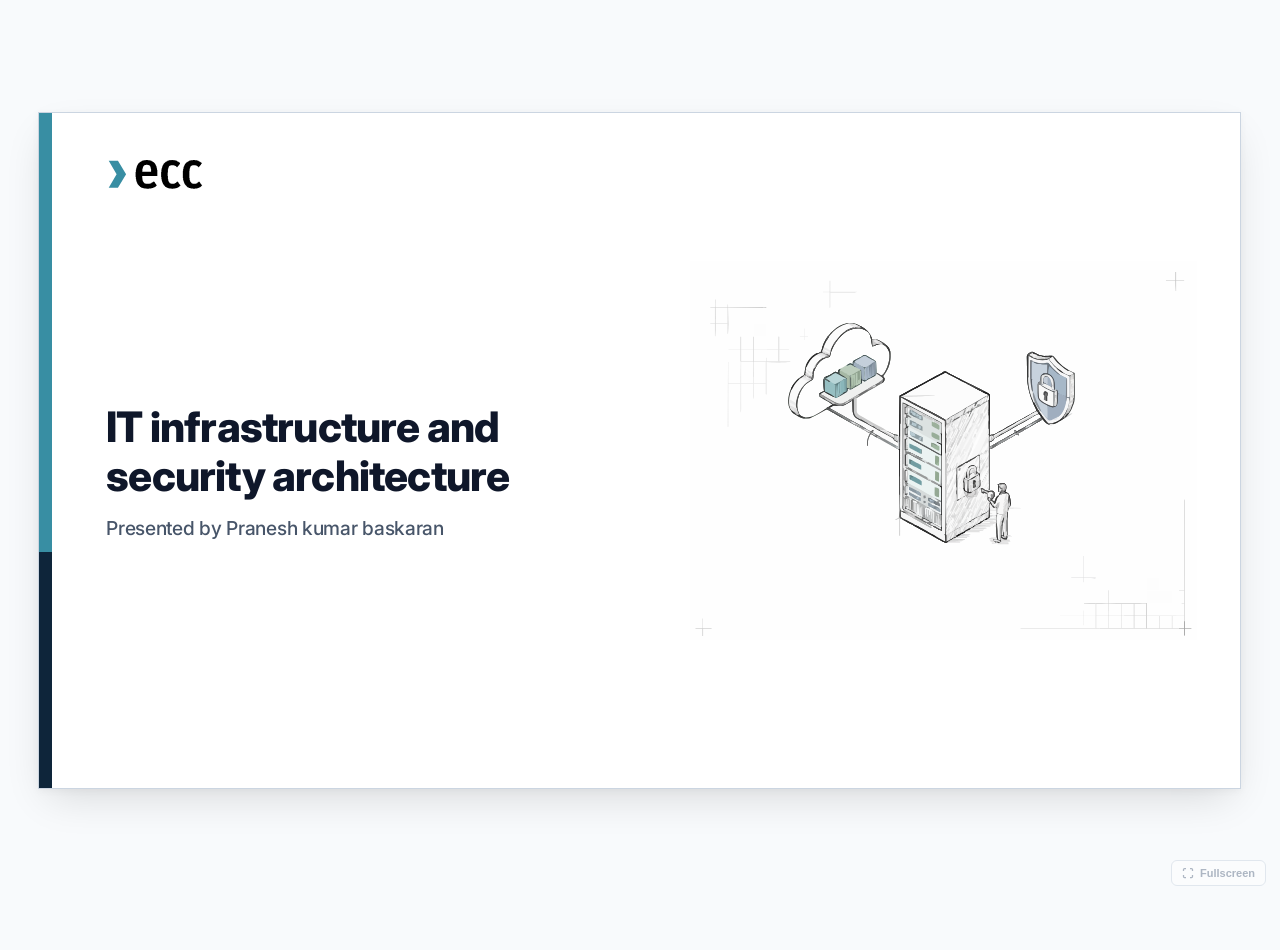
==== commit 24823d0b: "feat: update presentation assets, rules, and layout structures" ====
--- a/index.html
+++ b/index.html
@@ -3,150 +3,1595 @@
 <head>
   <meta charset="UTF-8">
   <meta name="viewport" content="width=device-width, initial-scale=1.0">
-  <title>What Is Application Architecture? — Visual Presentation</title>
-  <meta name="description" content="A simple, visual explanation of application architecture using WhatsApp as a real-world example.">
-  
-  <!-- Clean Modern Typography -->
+  <title>IT Infrastructure &amp; Security Architecture</title>
+  <meta name="description" content="IT Infrastructure and Security Architecture — Presented by Pranesh kumar baskaran">
+
+  <!-- Clean Modern Corporate Typography -->
   <link rel="preconnect" href="https://fonts.googleapis.com">
   <link rel="preconnect" href="https://fonts.gstatic.com" crossorigin>
-  <link href="https://fonts.googleapis.com/css2?family=JetBrains+Mono:wght@400;500;600;700&family=Plus+Jakarta+Sans:wght@400;500;600;700;800&display=swap" rel="stylesheet">
-  
-  <link rel="stylesheet" href="style.css">
+  <link href="https://fonts.googleapis.com/css2?family=Inter:wght@400;500;600;700;800&display=swap" rel="stylesheet">
+
+  <style>
+    /* ==========================================================================
+       DESIGN SYSTEM & BRAND TOKENS (Pure White Corporate Theme)
+       ========================================================================== */
+    :root {
+      --ecc-teal: #388EA3;        /* Primary ECC Chevron Teal */
+      --ecc-navy: #0E253A;        /* Deep Corporate Navy */
+      --ecc-text-dark: #0F172A;   /* Primary Title Dark */
+      --ecc-text-sub: #475569;    /* Subtitle Dark Slate */
+      --ecc-text-muted: #64748B;  /* Muted Text */
+      --slide-bg: #FFFFFF;        /* Pure White Canvas */
+      --page-bg: #F8FAFC;         /* Clean Minimal Boardroom Stage */
+      --font-family: 'Inter', -apple-system, BlinkMacSystemFont, 'Segoe UI', Roboto, Helvetica, Arial, sans-serif;
+    }
+
+    *, *::before, *::after {
+      box-sizing: border-box;
+      margin: 0;
+      padding: 0;
+    }
+
+    html, body {
+      width: 100%;
+      height: 100%;
+      background: var(--page-bg);
+      font-family: var(--font-family);
+      color: var(--ecc-text-dark);
+      -webkit-font-smoothing: antialiased;
+      -moz-osx-font-smoothing: grayscale;
+      overflow: hidden;
+    }
+
+    /* Presentation Viewport */
+    .slide-viewport {
+      width: 100%;
+      height: 100%;
+      display: flex;
+      flex-direction: column;
+      align-items: center;
+      justify-content: center;
+      padding: clamp(12px, 2vh, 24px);
+      position: relative;
+    }
+
+    /* 16:9 Widescreen Slide Container with Container Queries */
+    .slide-container {
+      position: relative;
+      width: min(94vw, calc(88vh * 16 / 9));
+      aspect-ratio: 16 / 9;
+      background: var(--slide-bg);
+      border-radius: 0;
+      overflow: hidden;
+      box-shadow: 0 16px 40px -10px rgba(0, 0, 0, 0.14), 0 2px 8px rgba(0, 0, 0, 0.04);
+      border: 1px solid #CBD5E1;
+      container-type: size;
+      container-name: slide;
+    }
+
+    .slide-container:fullscreen,
+    #slide-stage:fullscreen {
+      width: 100vw !important;
+      height: 100vh !important;
+      max-width: none !important;
+      max-height: none !important;
+      border: none !important;
+      box-shadow: none !important;
+      border-radius: 0 !important;
+    }
+
+    /* Individual Slide Panels */
+    .slide-panel {
+      position: absolute;
+      inset: 0;
+      width: 100%;
+      height: 100%;
+      display: none;
+      opacity: 0;
+      transition: opacity 0.25s ease-in-out;
+      background: #FFFFFF;
+    }
+
+    .slide-panel.active {
+      display: block;
+      opacity: 1;
+    }
+
+    /* Left Vertical Dual-Color Stripe (Teal + Navy) - Flush edge to edge */
+    .slide-left-accent {
+      position: absolute;
+      top: 0;
+      left: 0;
+      bottom: 0;
+      width: clamp(10px, 1.1cqw, 16px);
+      display: flex;
+      flex-direction: column;
+      z-index: 20;
+    }
+
+    .accent-teal {
+      flex: 65;
+      background-color: var(--ecc-teal);
+    }
+
+    .accent-navy {
+      flex: 35;
+      background-color: var(--ecc-navy);
+    }
+
+    /* ==========================================================================
+       SLIDE 1: INTRODUCTION COVER
+       ========================================================================== */
+    .slide-grid-intro {
+      position: relative;
+      width: 100%;
+      height: 100%;
+      display: grid;
+      grid-template-columns: 50% 50%;
+      padding-left: clamp(10px, 1.1cqw, 16px);
+    }
+
+    .slide-left-content {
+      padding: clamp(28px, 5.5cqh, 60px) clamp(28px, 4.5cqw, 56px);
+      display: flex;
+      flex-direction: column;
+      justify-content: space-between;
+      height: 100%;
+    }
+
+    .brand-header {
+      display: flex;
+      align-items: center;
+    }
+
+    .ecc-logo {
+      height: clamp(30px, 3.8cqw, 44px);
+      width: auto;
+      display: block;
+    }
+
+    .slide-middle {
+      margin-top: auto;
+      margin-bottom: auto;
+      padding: clamp(10px, 1.8cqh, 24px) 0;
+    }
+
+    .slide-main-title {
+      font-size: clamp(26px, 3.5cqw, 46px);
+      font-weight: 800;
+      color: var(--ecc-text-dark);
+      line-height: 1.15;
+      letter-spacing: -0.8px;
+      margin-bottom: clamp(14px, 2.2cqh, 24px);
+    }
+
+    .slide-presenter {
+      font-size: clamp(15px, 1.6cqw, 22px);
+      font-weight: 500;
+      color: var(--ecc-text-sub);
+      line-height: 1.4;
+      letter-spacing: -0.3px;
+    }
+
+    .slide-right-visual {
+      position: relative;
+      width: 100%;
+      height: 100%;
+      display: flex;
+      align-items: center;
+      justify-content: center;
+      padding: clamp(16px, 2.5cqw, 32px);
+      background: #FFFFFF;
+      overflow: hidden;
+    }
+
+    .slide-right-svg {
+      width: 100%;
+      height: 100%;
+      max-width: 95%;
+      max-height: 92%;
+      display: block;
+      object-fit: contain;
+    }
+
+    /* ==========================================================================
+       SLIDE 2: INDEX (Balanced Executive Header + Fluid 2-Column Grid)
+       ========================================================================== */
+    .slide-index-layout {
+      position: relative;
+      width: 100%;
+      height: 100%;
+      padding: clamp(28px, 4.5cqh, 44px) clamp(32px, 4.5cqw, 64px) clamp(24px, 4cqh, 36px) clamp(40px, 5cqw, 72px);
+      display: flex;
+      flex-direction: column;
+      background: #FFFFFF;
+    }
+
+    /* Executive Slide Header: Title on Left, Brand on Right */
+    .index-header-bar {
+      display: flex;
+      align-items: center;
+      justify-content: space-between;
+      width: 100%;
+      padding-bottom: clamp(10px, 1.6cqh, 18px);
+      margin-bottom: clamp(16px, 2.8cqh, 30px);
+      border-bottom: 1.5px solid #F1F5F9;
+    }
+
+    .index-page-title {
+      font-size: clamp(30px, 3.8cqw, 46px);
+      font-weight: 800;
+      color: var(--ecc-text-dark);
+      letter-spacing: -1px;
+      line-height: 1.1;
+      margin: 0;
+    }
+
+    .index-header-brand {
+      display: flex;
+      align-items: center;
+    }
+
+    .index-header-brand .ecc-logo {
+      height: clamp(26px, 2.6cqw, 36px);
+      width: auto;
+      opacity: 0.95;
+    }
+
+    /* 2-Column Balanced Grid: Generous sizes, fills full width and height */
+    .index-grid {
+      display: grid;
+      grid-template-columns: 1fr 1fr;
+      column-gap: clamp(32px, 5.5cqw, 72px);
+      row-gap: clamp(12px, 2.2cqh, 22px);
+      width: 100%;
+      flex: 1;
+      align-content: space-evenly;
+    }
+
+    .index-entry {
+      display: flex;
+      gap: clamp(14px, 1.6cqw, 20px);
+      align-items: flex-start;
+    }
+
+    .entry-num {
+      font-size: clamp(20px, 2.2cqw, 28px);
+      font-weight: 800;
+      color: var(--ecc-teal);
+      line-height: 1.15;
+      min-width: clamp(32px, 3cqw, 42px);
+      letter-spacing: -0.5px;
+    }
+
+    .entry-body {
+      display: flex;
+      flex-direction: column;
+      gap: clamp(3px, 0.4cqh, 6px);
+    }
+
+    .entry-title {
+      font-size: clamp(16px, 1.65cqw, 22px);
+      font-weight: 700;
+      color: var(--ecc-text-dark);
+      letter-spacing: -0.3px;
+      line-height: 1.25;
+    }
+
+    .entry-desc {
+      font-size: clamp(12px, 1.15cqw, 15px);
+      font-weight: 500;
+      color: var(--ecc-text-sub);
+      line-height: 1.35;
+    }
+
+    /* ==========================================================================
+       BOTTOM CONTROLS: PREV & NEXT ARROWS ONLY (No Pills)
+       ========================================================================== */
+    .bottom-nav-bar {
+      display: flex;
+      align-items: center;
+      justify-content: center;
+      gap: 16px;
+      margin-top: 14px;
+    }
+
+    .nav-arrow-btn {
+      background: #FFFFFF;
+      border: 1px solid #CBD5E1;
+      color: #334155;
+      width: 36px;
+      height: 36px;
+      border-radius: 8px;
+      display: flex;
+      align-items: center;
+      justify-content: center;
+      cursor: pointer;
+      transition: all 0.2s ease;
+      box-shadow: 0 1px 3px rgba(0, 0, 0, 0.05);
+    }
+
+    .nav-arrow-btn:hover:not(:disabled) {
+      background: var(--ecc-teal);
+      color: #FFFFFF;
+      border-color: var(--ecc-teal);
+      transform: scale(1.05);
+    }
+
+    .nav-arrow-btn:disabled {
+      opacity: 0.3;
+      cursor: not-allowed;
+      transform: none;
+    }
+
+    .slide-page-indicator {
+      font-family: var(--font-family);
+      font-size: 13px;
+      font-weight: 600;
+      color: #64748B;
+      letter-spacing: 0.5px;
+    }
+
+    .slide-page-indicator .active-num {
+      color: var(--ecc-text-dark);
+      font-weight: 700;
+    }
+
+    /* Discreet Fullscreen Button */
+    .btn-fullscreen {
+      position: absolute;
+      bottom: 14px;
+      right: 14px;
+      background: rgba(255, 255, 255, 0.9);
+      border: 1px solid #CBD5E1;
+      color: #64748B;
+      padding: 6px 10px;
+      border-radius: 6px;
+      font-size: 11px;
+      font-weight: 600;
+      cursor: pointer;
+      display: inline-flex;
+      align-items: center;
+      gap: 6px;
+      opacity: 0.5;
+      transition: opacity 0.2s ease, background 0.2s ease;
+      z-index: 40;
+    }
+
+    .btn-fullscreen:hover {
+      opacity: 1;
+      background: #FFFFFF;
+      color: var(--ecc-navy);
+      border-color: #94A3B8;
+    }
+
+    @media print {
+      body {
+        background: #FFFFFF !important;
+      }
+      .slide-viewport {
+        padding: 0 !important;
+      }
+      .slide-container {
+        width: 100vw !important;
+        height: 100vh !important;
+        box-shadow: none !important;
+        border: none !important;
+        border-radius: 0 !important;
+      }
+      .slide-panel {
+        display: block !important;
+        position: relative !important;
+        page-break-after: always !important;
+        opacity: 1 !important;
+      }
+      .bottom-nav-bar, .btn-fullscreen {
+        display: none !important;
+      }
+    }
+  </style>
 </head>
-<body class="presentation-body">
-
-  <div class="deck-viewport">
-
-    <!-- Minimalist Clean Top Navbar -->
-    <header class="deck-navbar">
-      <div class="nav-left">
-        <div class="guide-avatar" title="Xiaohei Guide">
-          <svg viewBox="0 0 32 32" width="22" height="22">
-            <path d="M16 4 C23 4 26 10 26 20 C26 27 22 29 16 29 C10 29 6 27 6 20 C6 10 9 4 16 4 Z" fill="#18181b"/>
-            <circle cx="13" cy="14" r="2" fill="#ffffff"/>
-            <circle cx="19" cy="14" r="2" fill="#ffffff"/>
-          </svg>
+<body>
+
+  <div class="slide-viewport">
+
+    <!-- 16:9 Presentation Slide Canvas -->
+    <main class="slide-container" id="slide-stage">
+
+      <!-- Left Vertical Dual-Color Stripe (Teal + Navy) -->
+      <div class="slide-left-accent" aria-hidden="true">
+        <div class="accent-teal"></div>
+        <div class="accent-navy"></div>
+      </div>
+
+      <!-- ====================================================================
+           SLIDE 1: INTRODUCTION COVER
+           ==================================================================== -->
+      <section class="slide-panel active" id="slide-0" aria-label="Slide 1: Introduction">
+        <div class="slide-grid-intro">
+
+          <!-- Left Content Section -->
+          <div class="slide-left-content">
+            <!-- Brand Header: ECC Logo (SVG) Alone -->
+            <div class="brand-header">
+              <svg class="ecc-logo" viewBox="0 0 355 162" xmlns="http://www.w3.org/2000/svg" role="img" aria-label="ECC logo">
+                <polygon points="10,40 44,40 74,89.5 44,139 10,139 39,89.5" fill="#388EA3"/>
+                <path d="M 124,46 L 124,45 L 125,45 L 125,44 L 127,44 L 128,42 L 130,42 L 130,41 L 132,41 L 132,40 L 135,40 L 135,39 L 139,39 L 139,38 L 146,38 L 146,37 L 154,37 L 154,38 L 161,38 L 161,39 L 165,39 L 165,40 L 168,40 L 168,41 L 172,42 L 172,43 L 173,43 L 173,44 L 175,44 L 175,45 L 176,45 L 176,46 L 177,46 L 177,47 L 178,47 L 178,48 L 180,49 L 180,51 L 182,52 L 182,54 L 183,54 L 183,56 L 184,56 L 184,58 L 185,58 L 185,60 L 186,60 L 186,64 L 187,64 L 187,68 L 188,68 L 188,74 L 189,74 L 189,96 L 134,96 L 134,97 L 133,97 L 135,113 L 136,113 L 136,116 L 138,117 L 138,119 L 139,119 L 139,120 L 140,120 L 141,122 L 143,122 L 143,123 L 146,123 L 146,124 L 161,124 L 161,123 L 163,123 L 165,123 L 165,122 L 167,122 L 167,121 L 171,120 L 172,118 L 174,118 L 175,116 L 177,116 L 177,117 L 178,117 L 178,118 L 180,119 L 180,121 L 182,122 L 182,124 L 184,125 L 184,127 L 186,128 L 187,132 L 185,132 L 185,133 L 184,133 L 183,135 L 181,135 L 181,136 L 179,136 L 178,138 L 175,138 L 175,139 L 173,139 L 173,140 L 170,140 L 170,141 L 166,141 L 166,142 L 158,142 L 158,143 L 149,143 L 149,142 L 141,142 L 141,141 L 137,141 L 137,140 L 131,139 L 131,138 L 129,138 L 128,136 L 126,136 L 126,135 L 125,135 L 124,133 L 122,133 L 122,132 L 121,132 L 121,130 L 120,130 L 120,129 L 119,129 L 119,128 L 117,127 L 117,125 L 116,125 L 116,123 L 115,123 L 115,121 L 114,121 L 114,119 L 113,119 L 113,116 L 112,116 L 112,112 L 111,112 L 111,107 L 110,107 L 110,99 L 109,99 L 109,81 L 110,81 L 110,73 L 111,73 L 111,68 L 112,68 L 112,64 L 113,64 L 114,58 L 115,58 L 116,54 L 118,53 L 118,51 L 119,51 L 119,50 L 120,50 L 120,49 L 121,49 L 121,48 L 122,48 L 123,46 Z M 283,96 L 283,76 L 284,76 L 284,70 L 285,70 L 286,62 L 287,62 L 287,60 L 288,60 L 288,57 L 289,57 L 290,53 L 291,53 L 291,52 L 293,51 L 293,49 L 294,49 L 294,48 L 295,48 L 295,47 L 296,47 L 297,45 L 299,45 L 300,43 L 302,43 L 303,41 L 306,41 L 306,40 L 308,40 L 308,39 L 312,39 L 312,38 L 320,38 L 320,37 L 327,37 L 327,38 L 335,38 L 335,39 L 338,39 L 338,40 L 341,40 L 341,41 L 343,41 L 343,42 L 347,43 L 347,44 L 348,44 L 349,46 L 351,46 L 351,47 L 353,48 L 353,50 L 352,50 L 352,51 L 350,52 L 350,54 L 349,54 L 349,55 L 347,56 L 347,58 L 346,58 L 346,59 L 345,59 L 345,60 L 343,61 L 343,63 L 342,63 L 342,64 L 341,64 L 341,63 L 340,63 L 340,62 L 339,62 L 338,60 L 336,60 L 335,58 L 333,58 L 333,57 L 330,57 L 330,56 L 318,56 L 318,57 L 314,58 L 314,59 L 313,59 L 313,60 L 311,61 L 310,65 L 309,65 L 309,69 L 308,69 L 308,76 L 307,76 L 307,85 L 307,103 L 308,103 L 308,110 L 309,110 L 309,113 L 310,113 L 310,116 L 311,116 L 311,118 L 312,118 L 312,119 L 313,119 L 313,120 L 314,120 L 315,122 L 317,122 L 317,123 L 319,123 L 319,124 L 331,124 L 331,123 L 334,123 L 334,122 L 336,122 L 337,120 L 339,120 L 339,119 L 340,119 L 340,118 L 341,118 L 341,117 L 343,116 L 343,117 L 344,117 L 344,118 L 346,119 L 346,121 L 347,121 L 347,122 L 349,123 L 349,125 L 350,125 L 350,126 L 352,127 L 352,129 L 354,130 L 354,131 L 353,131 L 353,132 L 352,132 L 352,133 L 351,133 L 350,135 L 348,135 L 347,137 L 345,137 L 345,138 L 343,138 L 343,139 L 341,139 L 341,140 L 339,140 L 339,141 L 335,141 L 335,142 L 328,142 L 328,143 L 320,143 L 320,142 L 313,142 L 313,141 L 309,141 L 309,140 L 306,140 L 306,139 L 304,139 L 304,138 L 300,137 L 300,136 L 299,136 L 299,135 L 298,135 L 298,134 L 297,134 L 297,133 L 296,133 L 296,132 L 295,132 L 295,131 L 294,131 L 294,130 L 292,129 L 292,127 L 290,126 L 290,124 L 289,124 L 289,122 L 288,122 L 288,120 L 287,120 L 287,117 L 286,117 L 286,114 L 285,114 L 285,110 L 284,110 L 284,103 L 283,103 L 283,97 Z M 235,142 L 233,142 L 233,141 L 229,141 L 229,140 L 227,140 L 227,139 L 224,139 L 223,137 L 219,136 L 219,135 L 218,135 L 218,134 L 217,134 L 217,133 L 216,133 L 216,132 L 215,132 L 215,131 L 213,130 L 213,128 L 211,127 L 211,125 L 210,125 L 210,123 L 209,123 L 209,121 L 208,121 L 208,119 L 207,119 L 207,116 L 206,116 L 206,112 L 205,112 L 205,107 L 204,107 L 204,99 L 203,99 L 203,81 L 204,81 L 204,72 L 205,72 L 205,67 L 206,67 L 206,64 L 207,64 L 208,58 L 209,58 L 210,54 L 212,53 L 212,51 L 213,51 L 213,50 L 214,50 L 214,49 L 215,49 L 215,48 L 216,48 L 216,47 L 217,47 L 217,46 L 218,46 L 218,45 L 219,45 L 220,43 L 222,43 L 222,42 L 224,42 L 224,41 L 226,41 L 226,40 L 232,39 L 232,38 L 248,37 L 248,38 L 255,38 L 255,39 L 259,39 L 259,40 L 261,40 L 261,41 L 263,41 L 263,42 L 267,43 L 268,45 L 270,45 L 270,46 L 271,46 L 271,47 L 273,48 L 272,52 L 271,52 L 271,53 L 269,54 L 269,56 L 268,56 L 268,57 L 267,57 L 267,58 L 265,59 L 265,61 L 264,61 L 264,62 L 263,62 L 263,63 L 261,64 L 261,63 L 260,63 L 260,62 L 259,62 L 259,61 L 258,61 L 257,59 L 255,59 L 255,58 L 253,58 L 253,57 L 250,57 L 250,56 L 239,56 L 239,57 L 236,57 L 236,58 L 234,58 L 234,59 L 232,60 L 232,62 L 231,62 L 231,64 L 230,64 L 230,67 L 229,67 L 229,71 L 228,71 L 228,83 L 227,83 L 227,96 L 228,96 L 228,107 L 229,107 L 229,112 L 230,112 L 230,115 L 231,115 L 232,119 L 233,119 L 233,120 L 234,120 L 235,122 L 237,122 L 237,123 L 240,123 L 240,124 L 251,124 L 251,123 L 254,123 L 254,122 L 258,121 L 258,120 L 259,120 L 259,119 L 260,119 L 261,117 L 263,117 L 263,116 L 264,116 L 264,117 L 265,117 L 265,119 L 266,119 L 266,120 L 268,121 L 268,123 L 269,123 L 269,124 L 271,125 L 271,127 L 272,127 L 272,128 L 274,129 L 274,132 L 273,132 L 273,133 L 271,133 L 271,134 L 270,134 L 269,136 L 267,136 L 266,138 L 264,138 L 264,139 L 262,139 L 262,140 L 259,140 L 259,141 L 255,141 L 255,142 L 248,142 L 248,143 L 241,143 L 241,142 L 236,142 Z M 135,80 L 166,80 L 166,70 L 165,70 L 165,65 L 164,65 L 164,62 L 163,62 L 163,60 L 162,60 L 162,58 L 161,58 L 161,57 L 159,57 L 159,56 L 157,56 L 157,55 L 153,55 L 153,54 L 147,54 L 147,55 L 143,55 L 143,56 L 141,56 L 141,57 L 140,57 L 140,58 L 138,59 L 138,61 L 137,61 L 137,63 L 136,63 L 136,66 L 135,66 L 135,70 L 134,70 L 134,79 L 133,79 L 133,80 L 134,80 Z" fill="#000000" fill-rule="evenodd"/>
+              </svg>
+            </div>
+
+            <!-- Middle: Topic Title and Presenter -->
+            <div class="slide-middle">
+              <h1 class="slide-main-title">
+                IT infrastructure and<br>
+                security architecture
+              </h1>
+
+              <div class="slide-presenter">
+                Presented by Pranesh kumar baskaran
+              </div>
+            </div>
+
+            <!-- Bottom: Empty & Clean -->
+            <div></div>
+          </div>
+
+          <!-- Right Visual: Inlined Pure Vector SVG -->
+          <aside class="slide-right-visual" aria-label="Technical Architecture Illustration">
+            <svg class="slide-right-svg" viewBox="0 0 1200 896" xmlns="http://www.w3.org/2000/svg" role="img" aria-label="Technical Architecture Illustration">
+<path d="M0 0 C396 0 792 0 1200 0 C1200 295.68 1200 591.36 1200 896 C804 896 408 896 0 896 C0 600.32 0 304.64 0 0 Z " fill="#FEFEFE" transform="translate(0,0)"/>
+<path d="M0 0 C3.469 1.672 6.842 3.487 10.234 5.309 C17.333 8.725 23.55 9.107 31.31 8.412 C43.516 7.48 43.516 7.48 48.181 10.334 C51.994 13.798 54.867 17.928 57.726 22.188 C65.067 32.624 78.175 39.79 89.434 45.281 C90.165 45.643 90.897 46.004 91.651 46.376 C93.432 47.254 95.216 48.128 97 49 C97.07 56.286 97.123 63.572 97.155 70.858 C97.171 74.243 97.192 77.628 97.226 81.013 C97.56 116.391 97.56 116.391 90.812 131.875 C90.514 132.579 90.216 133.283 89.909 134.009 C87.187 140.133 83.607 145.127 79 150 C78.196 150.908 77.391 151.815 76.562 152.75 C72.944 155.927 69.104 158.489 65 161 C64.016 161.605 63.033 162.209 62.02 162.832 C53.952 167.499 44.877 171.602 35.324 170.766 C26.16 167.747 18.179 153.768 13 146 C7.984 146.545 4.395 148.919 0.188 151.5 C-1.347 152.422 -2.882 153.342 -4.418 154.262 C-5.189 154.725 -5.961 155.188 -6.755 155.666 C-10.015 157.603 -13.314 159.464 -16.625 161.312 C-17.949 162.053 -19.273 162.794 -20.598 163.535 C-21.296 163.926 -21.995 164.317 -22.715 164.719 C-27.171 167.217 -31.616 169.735 -36.062 172.25 C-37.036 172.8 -38.009 173.35 -39.011 173.917 C-43.971 176.72 -48.928 179.526 -53.883 182.336 C-63.339 187.697 -72.807 193.038 -82.312 198.312 C-83.161 198.787 -84.009 199.262 -84.884 199.75 C-85.661 200.18 -86.438 200.609 -87.238 201.051 C-87.919 201.429 -88.6 201.807 -89.302 202.197 C-91 203 -91 203 -93 203 C-93.084 203.603 -93.168 204.207 -93.254 204.828 C-94.224 207.651 -95.394 208.26 -97.938 209.75 C-98.648 210.178 -99.358 210.606 -100.09 211.047 C-102 212 -102 212 -104 212 C-104 215.96 -104 219.92 -104 224 C-91.861 217.3 -79.794 210.483 -67.766 203.585 C-62.909 200.802 -58.048 198.026 -53.188 195.25 C-51.41 194.234 -49.633 193.219 -47.855 192.203 C-46.57 191.469 -45.285 190.734 -44 190 C-44.33 188.02 -44.66 186.04 -45 184 C-43.68 184.66 -42.36 185.32 -41 186 C-41 186.66 -41 187.32 -41 188 C-31.486 182.749 -21.998 177.454 -12.562 172.062 C-11.695 171.568 -10.827 171.073 -9.934 170.563 C-5.441 167.993 -0.967 165.397 3.484 162.758 C4.359 162.242 5.234 161.726 6.135 161.195 C7.806 160.208 9.474 159.214 11.136 158.213 C11.879 157.775 12.622 157.338 13.387 156.887 C14.039 156.497 14.69 156.107 15.362 155.706 C15.903 155.473 16.443 155.24 17 155 C17.66 155.33 18.32 155.66 19 156 C18.67 156.66 18.34 157.32 18 158 C18.99 158.33 19.98 158.66 21 159 C19.286 159.979 17.573 160.958 15.859 161.938 C14.738 162.578 13.617 163.219 12.462 163.879 C9.968 165.304 7.474 166.729 4.979 168.152 C-1.035 171.585 -7.046 175.023 -13.044 178.483 C-15.617 179.968 -18.193 181.449 -20.768 182.93 C-22.006 183.643 -23.242 184.358 -24.478 185.074 C-26.205 186.074 -27.934 187.068 -29.664 188.062 C-30.648 188.631 -31.633 189.199 -32.647 189.785 C-35 191 -35 191 -37 191 C-36.34 192.98 -35.68 194.96 -35 197 C-35.495 196.505 -35.495 196.505 -38 194 C-43.681 195.575 -48.392 198.356 -53.438 201.312 C-55.31 202.396 -57.182 203.48 -59.055 204.562 C-59.541 204.844 -59.541 204.844 -61.999 206.27 C-67.973 209.714 -73.987 213.088 -80.001 216.46 C-84.033 218.728 -88.05 220.998 -91.977 223.445 C-93.036 224.103 -94.096 224.76 -95.188 225.438 C-96.047 225.993 -96.907 226.549 -97.793 227.121 C-98.521 227.411 -99.25 227.701 -100 228 C-101.32 227.34 -102.64 226.68 -104 226 C-104 258.67 -104 291.34 -104 325 C-104.66 325 -105.32 325 -106 325 C-106.33 324.34 -106.66 323.68 -107 323 C-107.99 323 -108.98 323 -110 323 C-110.33 324.65 -110.66 326.3 -111 328 C-109.964 327.942 -108.927 327.884 -107.859 327.824 C-106.49 327.777 -105.12 327.732 -103.75 327.688 C-103.068 327.646 -102.386 327.604 -101.684 327.561 C-97.899 327.469 -96.347 327.675 -93.543 330.301 C-91.528 333.826 -91.499 335.993 -92 340 C-93.515 343.175 -95.278 345.751 -98 348 C-98.66 348 -99.32 348 -100 348 C-100 348.66 -100 349.32 -100 350 C-99.216 350.289 -98.433 350.577 -97.625 350.875 C-95 352 -95 352 -93 354 C-92.854 353.596 -92.854 353.596 -92.117 351.551 C-89.571 344.913 -87.671 341.191 -82 337 C-80.125 333.688 -80.125 333.688 -79 331 C-80.32 330.67 -81.64 330.34 -83 330 C-83.573 325.301 -84 320.736 -84 316 C-84.29 314.657 -84.61 313.318 -85 312 C-84.34 312 -83.68 312 -83 312 C-80.828 314.962 -79.164 317.507 -78 321 C-76.68 321 -75.36 321 -74 321 C-74 322.98 -74 324.96 -74 327 C-71.625 326.75 -71.625 326.75 -69 326 C-66.579 322.887 -66.756 319.825 -67 316 C-67.33 315.01 -67.66 314.02 -68 313 C-76.429 311.714 -76.429 311.714 -81 313 C-81 312.34 -81 311.68 -81 311 C-76.936 308.968 -74.363 308.637 -70 310 C-67.125 312 -67.125 312 -65 315 C-64.054 320.297 -64.968 325.046 -67 330 C-66.457 330.257 -65.915 330.513 -65.355 330.777 C-61.514 332.833 -58.679 334.559 -57.125 338.75 C-56.692 340.486 -56.327 342.24 -56 344 C-55.868 344.631 -55.736 345.262 -55.6 345.912 C-53.004 358.761 -53.004 358.761 -55.18 363.652 C-56.282 365.153 -57.4 366.642 -58.531 368.121 C-61.591 374.119 -60.904 381.458 -60.89 388.074 C-61 390 -61 390 -62 393 C-62.077 394.462 -62.097 395.928 -62.082 397.392 C-62.075 398.277 -62.069 399.161 -62.062 400.073 C-62.056 400.549 -62.056 400.549 -62.027 402.961 C-62.015 404.979 -62.002 406.997 -61.99 409.016 C-61.965 412.198 -61.937 415.38 -61.904 418.562 C-61.874 421.632 -61.856 424.703 -61.84 427.773 C-61.833 428.248 -61.833 428.248 -61.799 430.65 C-61.782 435.208 -61.803 438.87 -64 443 C-69.262 443.642 -71.686 442.206 -75.68 439.094 C-76.115 438.733 -76.551 438.372 -77 438 C-76.977 438.771 -76.954 439.542 -76.93 440.336 C-76.912 441.339 -76.894 442.342 -76.875 443.375 C-76.852 444.373 -76.829 445.37 -76.805 446.398 C-77 449 -77 449 -79 451 C-84.321 451.649 -89.156 450.112 -94 448 C-94.66 447.34 -95.32 446.68 -96 446 C-96 445.01 -96 444.02 -96 443 C-93.043 441.522 -90.258 441.94 -87 442 C-87.072 441.381 -87.072 441.381 -87.438 438.25 C-90.011 414.835 -88.945 391.486 -88 368 C-88.773 368.206 -89.547 368.413 -90.344 368.625 C-91.22 368.749 -92.097 368.872 -93 369 C-96.137 366.49 -98.355 363.565 -100.656 360.312 C-101.098 359.69 -101.539 359.067 -101.994 358.426 C-102.326 357.955 -102.658 357.485 -103 357 C-102.992 357.499 -102.992 357.499 -102.949 360.026 C-102.898 363.75 -102.907 367.472 -102.933 371.197 C-102.936 372.805 -102.923 374.413 -102.894 376.021 C-102.669 389.248 -102.669 389.248 -105.659 393.183 C-108.027 394.791 -110.369 395.878 -113 397 C-114.872 398.082 -116.732 399.185 -118.582 400.305 C-120.657 401.498 -122.734 402.688 -124.812 403.875 C-125.936 404.52 -127.06 405.165 -128.218 405.829 C-131.203 407.543 -134.191 409.252 -137.18 410.96 C-138.988 411.993 -140.795 413.027 -142.602 414.061 C-151.719 419.279 -160.842 424.487 -169.967 429.692 C-171.799 430.737 -173.63 431.783 -175.461 432.829 C-177.169 433.803 -178.879 434.775 -180.589 435.743 C-184.874 438.177 -189.111 440.667 -193.305 443.254 C-194.167 443.778 -195.029 444.301 -195.918 444.841 C-197.551 445.835 -199.175 446.846 -200.787 447.876 C-206.149 451.116 -206.149 451.116 -209.969 450.594 C-210.969 450.068 -211.969 449.542 -213 449 C-213.33 448.832 -213.33 448.832 -214.998 447.979 C-217.38 446.739 -219.721 445.439 -222.062 444.125 C-222.94 443.638 -223.817 443.151 -224.72 442.65 C-230.886 439.216 -237.008 435.707 -243.125 432.188 C-254.229 425.799 -265.513 419.76 -276.806 413.714 C-314.529 393.471 -314.529 393.471 -317 391 C-317.166 388.277 -317.262 385.578 -317.316 382.852 C-317.337 381.945 -317.358 381.037 -317.38 380.103 C-317.448 376.944 -317.506 373.784 -317.562 370.625 C-317.584 369.521 -317.605 368.418 -317.627 367.281 C-318.471 321.532 -318.083 275.755 -318 230 C-318.99 229.67 -319.98 229.34 -321 229 C-320.34 228.67 -319.68 228.34 -319 228 C-318.67 218.43 -318.34 208.86 -318 199 C-318.66 198.67 -319.32 198.34 -320 198 C-319.34 198 -318.68 198 -318 198 C-318.005 197.218 -318.01 196.437 -318.016 195.632 C-318.138 173.833 -317.886 152.045 -317.5 130.25 C-317.488 129.575 -317.476 128.901 -317.464 128.205 C-317.314 119.804 -317.16 111.402 -317 103 C-316.33 102.637 -315.66 102.275 -314.969 101.901 C-311.873 100.224 -308.776 98.548 -305.68 96.871 C-304.626 96.301 -303.573 95.731 -302.487 95.143 C-295.692 91.463 -288.905 87.77 -282.125 84.062 C-274.221 79.746 -266.304 75.457 -258.375 71.188 C-257.307 70.612 -256.239 70.037 -255.138 69.444 C-249.857 66.603 -244.572 63.769 -239.278 60.952 C-236.721 59.591 -234.165 58.228 -231.609 56.865 C-229.794 55.899 -227.978 54.936 -226.162 53.973 C-225.051 53.381 -223.941 52.79 -222.797 52.18 C-221.821 51.661 -220.845 51.143 -219.839 50.609 C-217 49 -217 49 -213.888 46.739 C-211 45 -211 45 -208.972 45.077 C-206.433 46.266 -203.927 47.472 -201.441 48.773 C-200.344 49.346 -199.246 49.918 -198.115 50.507 C-196.93 51.13 -195.746 51.752 -194.562 52.375 C-193.343 53.012 -192.123 53.649 -190.903 54.286 C-187.266 56.185 -183.633 58.092 -180 60 C-178.989 60.531 -177.977 61.062 -176.936 61.609 C-176.003 62.099 -175.07 62.589 -174.109 63.094 C-172.344 64.021 -170.578 64.948 -168.812 65.875 C-168.384 66.1 -168.384 66.1 -166.216 67.238 C-157.609 71.747 -148.918 76.08 -140.205 80.379 C-107.442 96.558 -107.442 96.558 -104 100 C-103.905 103.014 -103.874 106.004 -103.886 109.018 C-103.886 109.964 -103.886 110.91 -103.886 111.885 C-103.887 115.029 -103.895 118.173 -103.902 121.316 C-103.904 123.49 -103.906 125.663 -103.907 127.836 C-103.91 133.569 -103.92 139.302 -103.931 145.034 C-103.942 150.879 -103.946 156.724 -103.951 162.568 C-103.962 174.046 -103.979 185.523 -104 197 C-103.01 196.34 -102.02 195.68 -101 195 C-100.153 195.066 -99.306 195.131 -98.434 195.199 C-93.235 194.898 -89.52 192.37 -85.062 189.812 C-84.097 189.272 -83.132 188.732 -82.138 188.175 C-79.085 186.462 -76.042 184.732 -73 183 C-71.107 181.933 -69.214 180.866 -67.32 179.801 C-63.511 177.655 -59.705 175.502 -55.902 173.344 C-49.862 169.918 -43.809 166.517 -37.75 163.125 C-36.731 162.554 -35.712 161.984 -34.662 161.396 C-28.978 158.216 -23.288 155.047 -17.594 151.887 C-17.286 151.716 -17.286 151.716 -15.729 150.852 C-12.743 149.195 -9.756 147.539 -6.769 145.885 C-5.695 145.29 -4.622 144.695 -3.516 144.082 C-2.57 143.558 -1.624 143.035 -0.649 142.495 C1.928 141.04 4.469 139.535 7 138 C6.722 137.436 6.722 137.436 5.312 134.582 C-3.838 115.822 -10.931 97.728 -14 77 C-14.167 75.931 -14.333 74.862 -14.505 73.761 C-14.962 70.289 -15.183 66.939 -15.272 63.441 C-15.304 62.183 -15.337 60.925 -15.37 59.629 C-15.473 54.671 -15.547 49.713 -15.6 44.754 C-15.641 40.997 -15.702 37.243 -15.809 33.487 C-15.913 29.835 -15.968 26.185 -15.988 22.531 C-16.004 21.147 -16.037 19.762 -16.088 18.379 C-16.464 7.716 -16.464 7.716 -12.881 3.516 C-8.416 0.155 -5.549 -1.767 0 0 Z " fill="#EBF3F2" transform="translate(813,215)"/>
+<path d="M0 0 C2.434 1.247 4.73 2.526 7.062 3.938 C13.515 7.716 20.097 11.032 26.875 14.188 C32.975 17.036 38.848 19.942 44.551 23.535 C49.653 26.587 55.067 29.095 60.399 31.718 C65.754 34.357 71.095 37.023 76.438 39.688 C77.539 40.234 78.641 40.781 79.775 41.344 C97.619 50.237 97.619 50.237 99 53 C99.146 54.641 99.221 56.29 99.25 57.938 C99.263 58.375 99.263 58.375 99.328 60.59 C98.943 63.419 98.193 64.251 96 66 C96.99 65.67 97.98 65.34 99 65 C99.023 77.083 99.041 89.167 99.052 101.25 C99.057 106.862 99.064 112.473 99.075 118.084 C99.086 123.505 99.092 128.926 99.095 134.346 C99.097 136.409 99.1 138.472 99.106 140.534 C99.113 143.435 99.114 146.335 99.114 149.236 C99.117 150.079 99.121 150.922 99.124 151.79 C99.108 161.348 98.445 169.376 94.125 178 C93.773 178.749 93.421 179.498 93.059 180.27 C90.415 185.723 90.415 185.723 87 188 C87.33 188.66 87.66 189.32 88 190 C88 190.33 88 190.66 88 191 C88.99 190.34 89.98 189.68 91 189 C91.33 189.33 91.66 189.66 92 190 C92.433 189.031 92.866 188.061 93.312 187.062 C95 184 95 184 98 183 C98.027 184.958 98.046 186.917 98.062 188.875 C98.074 189.966 98.086 191.056 98.098 192.18 C98 195 98 195 97 197 C97.294 198.343 97.628 199.677 98 201 C98 207 98 213 98 219 C97.175 219.33 97.175 219.33 93 221 C93 221.66 93 222.32 93 223 C93.66 222.67 94.32 222.34 95 222 C95 222.99 95 223.98 95 225 C95.99 223.68 96.98 222.36 98 221 C98.635 227.53 96.62 231.45 93.438 237.062 C92.521 238.736 91.606 240.411 90.691 242.086 C90.237 242.911 89.782 243.735 89.313 244.585 C87.414 248.077 85.635 251.624 83.875 255.188 C83.595 255.751 83.595 255.751 82.18 258.605 C81.79 259.396 81.401 260.186 81 261 C80.67 261 80.34 261 80 261 C80 258.36 80 255.72 80 253 C79.67 253 79.34 253 79 253 C78.963 252.518 78.963 252.518 78.773 250.078 C78.38 246.294 77.924 242.692 77 239 C74 236.813 74 236.813 71 235 C70.228 232.204 69.867 229.445 69.465 226.574 C69 224 69 224 67.438 221.312 C63.652 219.274 60.196 219.278 56 220 C51.144 222.59 48.613 226.846 47 232 C46.737 235.107 46.624 238.148 46.664 241.266 C46.445 242.168 46.226 243.07 46 244 C45.503 244.244 45.503 244.244 42.988 245.48 C40 248 40 248 39.491 250.884 C39.372 254.626 39.43 258.321 39.562 262.062 C39.581 263.355 39.6 264.647 39.619 265.979 C39.801 275.403 39.801 275.403 41 279 C44.418 281.493 48.123 282.831 52.25 283.625 C58.057 282.657 62.882 279.824 68 277 C69 284.625 69 284.625 69 288 C67.02 288.66 65.04 289.32 63 290 C63 290.66 63 291.32 63 292 C64.98 292 66.96 292 69 292 C71.97 286.39 74.94 280.78 78 275 C78.99 275.33 79.98 275.66 81 276 C81.33 278.31 81.66 280.62 82 283 C83.65 283.66 85.3 284.32 87 285 C87 284.34 87 283.68 87 283 C90.375 283.547 92.082 284.055 95 286 C95.336 288.32 95.336 288.32 95.375 291.125 C95.68 296.276 96.912 299.313 99.941 303.441 C101 305 101 305 101 307 C100.34 307 99.68 307 99 307 C99.104 307.586 99.104 307.586 99.633 310.551 C100.245 315.495 100.695 320.233 99 325 C94.945 329.683 89.077 332.211 83.553 334.787 C75.254 338.729 67.308 343.48 59.312 348 C58.331 348.555 57.349 349.109 56.337 349.681 C48.071 354.365 39.866 359.152 31.669 363.957 C23.536 368.713 15.332 373.329 7.066 377.85 C5.16 378.911 3.265 379.989 1.371 381.072 C0.258 381.708 -0.854 382.344 -2 383 C-2 382.45 -1.999 381.9 -1.999 381.334 C-1.976 348.784 -1.959 316.234 -1.949 283.684 C-1.948 279.779 -1.946 275.875 -1.945 271.971 C-1.945 271.194 -1.945 270.416 -1.944 269.616 C-1.94 257.013 -1.932 244.41 -1.923 231.808 C-1.914 218.886 -1.908 205.964 -1.906 193.043 C-1.905 185.063 -1.9 177.083 -1.892 169.103 C-1.886 162.995 -1.886 156.886 -1.887 150.777 C-1.887 148.264 -1.885 145.75 -1.881 143.237 C-1.876 139.821 -1.877 136.406 -1.88 132.991 C-1.877 131.982 -1.874 130.973 -1.871 129.934 C-1.873 129.026 -1.875 128.119 -1.877 127.184 C-1.877 126.394 -1.876 125.605 -1.876 124.791 C-2 123 -2 123 -3 122 C-3.072 120.314 -3.084 118.625 -3.062 116.938 C-3.053 116.018 -3.044 115.099 -3.035 114.152 C-3.024 113.442 -3.012 112.732 -3 112 C-29.003 97.421 -55.405 83.73 -82.112 70.489 C-91.235 65.94 -100.153 61.064 -109 56 C-109 55.34 -109 54.68 -109 54 C-108.1 53.562 -107.2 53.123 -106.273 52.672 C-97.432 48.328 -88.755 43.731 -80.123 38.987 C-72.116 34.592 -64.064 30.287 -56 26 C-46.955 21.189 -37.928 16.35 -28.938 11.438 C-28.049 10.955 -27.161 10.472 -26.246 9.974 C-22.463 7.914 -18.696 5.837 -14.973 3.672 C-13.827 3.017 -12.681 2.362 -11.5 1.688 C-10.562 1.134 -9.623 0.581 -8.656 0.012 C-5.216 -1.299 -3.523 -1.04 0 0 Z " fill="#F7F7F7" transform="translate(608,264)"/>
+<path d="M0 0 C3.469 1.672 6.842 3.487 10.234 5.309 C17.333 8.725 23.55 9.107 31.31 8.412 C43.516 7.48 43.516 7.48 48.181 10.334 C51.994 13.798 54.867 17.928 57.726 22.188 C65.067 32.624 78.175 39.79 89.434 45.281 C90.165 45.643 90.897 46.004 91.651 46.376 C93.432 47.254 95.216 48.128 97 49 C97.07 56.286 97.123 63.572 97.155 70.858 C97.171 74.243 97.192 77.628 97.226 81.013 C97.56 116.391 97.56 116.391 90.812 131.875 C90.514 132.579 90.216 133.283 89.909 134.009 C87.187 140.133 83.607 145.127 79 150 C78.196 150.908 77.391 151.815 76.562 152.75 C72.944 155.927 69.104 158.489 65 161 C64.016 161.605 63.033 162.209 62.02 162.832 C53.952 167.499 44.877 171.602 35.324 170.766 C26.16 167.747 18.179 153.768 13 146 C7.984 146.545 4.395 148.919 0.188 151.5 C-1.347 152.422 -2.882 153.342 -4.418 154.262 C-5.189 154.725 -5.961 155.188 -6.755 155.666 C-10.015 157.603 -13.314 159.464 -16.625 161.312 C-17.949 162.053 -19.273 162.794 -20.598 163.535 C-21.296 163.926 -21.995 164.317 -22.715 164.719 C-27.171 167.217 -31.616 169.735 -36.062 172.25 C-37.036 172.8 -38.009 173.35 -39.011 173.917 C-43.971 176.72 -48.928 179.526 -53.883 182.336 C-63.339 187.697 -72.807 193.038 -82.312 198.312 C-83.161 198.787 -84.009 199.262 -84.884 199.75 C-85.661 200.18 -86.438 200.609 -87.238 201.051 C-87.919 201.429 -88.6 201.807 -89.302 202.197 C-91 203 -91 203 -93 203 C-93.084 203.603 -93.168 204.207 -93.254 204.828 C-94.224 207.651 -95.394 208.26 -97.938 209.75 C-98.648 210.178 -99.358 210.606 -100.09 211.047 C-102 212 -102 212 -104 212 C-104 215.96 -104 219.92 -104 224 C-91.861 217.3 -79.794 210.483 -67.766 203.585 C-62.909 200.802 -58.048 198.026 -53.188 195.25 C-51.41 194.234 -49.633 193.219 -47.855 192.203 C-46.57 191.469 -45.285 190.734 -44 190 C-44.33 188.02 -44.66 186.04 -45 184 C-43.68 184.66 -42.36 185.32 -41 186 C-41 186.66 -41 187.32 -41 188 C-31.486 182.749 -21.998 177.454 -12.562 172.062 C-11.695 171.568 -10.827 171.073 -9.934 170.563 C-5.441 167.993 -0.967 165.397 3.484 162.758 C4.359 162.242 5.234 161.726 6.135 161.195 C7.806 160.208 9.474 159.214 11.136 158.213 C11.879 157.775 12.622 157.338 13.387 156.887 C14.039 156.497 14.69 156.107 15.362 155.706 C15.903 155.473 16.443 155.24 17 155 C17.66 155.33 18.32 155.66 19 156 C18.67 156.66 18.34 157.32 18 158 C18.99 158.33 19.98 158.66 21 159 C19.286 159.979 17.573 160.958 15.859 161.938 C14.738 162.578 13.617 163.219 12.462 163.879 C9.968 165.304 7.474 166.729 4.979 168.152 C-1.035 171.585 -7.046 175.023 -13.044 178.483 C-15.617 179.968 -18.193 181.449 -20.768 182.93 C-22.006 183.643 -23.242 184.358 -24.478 185.074 C-26.205 186.074 -27.934 187.068 -29.664 188.062 C-30.648 188.631 -31.633 189.199 -32.647 189.785 C-35 191 -35 191 -37 191 C-36.34 192.98 -35.68 194.96 -35 197 C-35.495 196.505 -35.495 196.505 -38 194 C-43.681 195.575 -48.392 198.356 -53.438 201.312 C-55.31 202.396 -57.182 203.48 -59.055 204.562 C-59.541 204.844 -59.541 204.844 -61.999 206.27 C-67.973 209.714 -73.987 213.088 -80.001 216.46 C-84.033 218.728 -88.05 220.998 -91.977 223.445 C-93.036 224.103 -94.096 224.76 -95.188 225.438 C-96.047 225.993 -96.907 226.549 -97.793 227.121 C-98.521 227.411 -99.25 227.701 -100 228 C-101.32 227.34 -102.64 226.68 -104 226 C-104 258.67 -104 291.34 -104 325 C-104.66 325 -105.32 325 -106 325 C-106.33 324.34 -106.66 323.68 -107 323 C-107.99 323 -108.98 323 -110 323 C-110.33 324.65 -110.66 326.3 -111 328 C-109.964 327.942 -108.927 327.884 -107.859 327.824 C-106.49 327.777 -105.12 327.732 -103.75 327.688 C-103.068 327.646 -102.386 327.604 -101.684 327.561 C-97.899 327.469 -96.347 327.675 -93.543 330.301 C-91.528 333.826 -91.499 335.993 -92 340 C-93.515 343.175 -95.278 345.751 -98 348 C-98.66 348 -99.32 348 -100 348 C-100 348.66 -100 349.32 -100 350 C-99.216 350.289 -98.433 350.577 -97.625 350.875 C-95 352 -95 352 -93 354 C-92.854 353.596 -92.854 353.596 -92.117 351.551 C-89.571 344.913 -87.671 341.191 -82 337 C-80.125 333.688 -80.125 333.688 -79 331 C-80.32 330.67 -81.64 330.34 -83 330 C-83.573 325.301 -84 320.736 -84 316 C-84.29 314.657 -84.61 313.318 -85 312 C-84.34 312 -83.68 312 -83 312 C-80.828 314.962 -79.164 317.507 -78 321 C-76.68 321 -75.36 321 -74 321 C-74 322.98 -74 324.96 -74 327 C-71.625 326.75 -71.625 326.75 -69 326 C-66.579 322.887 -66.756 319.825 -67 316 C-67.33 315.01 -67.66 314.02 -68 313 C-76.429 311.714 -76.429 311.714 -81 313 C-81 312.34 -81 311.68 -81 311 C-76.936 308.968 -74.363 308.637 -70 310 C-67.125 312 -67.125 312 -65 315 C-64.054 320.297 -64.968 325.046 -67 330 C-66.457 330.257 -65.915 330.513 -65.355 330.777 C-61.514 332.833 -58.679 334.559 -57.125 338.75 C-56.692 340.486 -56.327 342.24 -56 344 C-55.868 344.631 -55.736 345.262 -55.6 345.912 C-53.004 358.761 -53.004 358.761 -55.18 363.652 C-56.282 365.153 -57.4 366.642 -58.531 368.121 C-61.591 374.119 -60.904 381.458 -60.89 388.074 C-61 390 -61 390 -62 393 C-62.077 394.462 -62.097 395.928 -62.082 397.392 C-62.075 398.277 -62.069 399.161 -62.062 400.073 C-62.056 400.549 -62.056 400.549 -62.027 402.961 C-62.015 404.979 -62.002 406.997 -61.99 409.016 C-61.965 412.198 -61.937 415.38 -61.904 418.562 C-61.874 421.632 -61.856 424.703 -61.84 427.773 C-61.833 428.248 -61.833 428.248 -61.799 430.65 C-61.782 435.208 -61.803 438.87 -64 443 C-69.262 443.642 -71.686 442.206 -75.68 439.094 C-76.115 438.733 -76.551 438.372 -77 438 C-76.977 438.771 -76.954 439.542 -76.93 440.336 C-76.912 441.339 -76.894 442.342 -76.875 443.375 C-76.852 444.373 -76.829 445.37 -76.805 446.398 C-77 449 -77 449 -79 451 C-84.321 451.649 -89.156 450.112 -94 448 C-94.66 447.34 -95.32 446.68 -96 446 C-96 445.01 -96 444.02 -96 443 C-93.043 441.522 -90.258 441.94 -87 442 C-87.072 441.381 -87.072 441.381 -87.438 438.25 C-90.011 414.835 -88.945 391.486 -88 368 C-88.773 368.206 -89.547 368.413 -90.344 368.625 C-91.22 368.749 -92.097 368.872 -93 369 C-96.137 366.49 -98.355 363.565 -100.656 360.312 C-101.098 359.69 -101.539 359.067 -101.994 358.426 C-102.326 357.955 -102.658 357.485 -103 357 C-102.992 357.499 -102.992 357.499 -102.949 360.026 C-102.898 363.75 -102.907 367.472 -102.933 371.197 C-102.936 372.805 -102.923 374.413 -102.894 376.021 C-102.669 389.248 -102.669 389.248 -105.659 393.183 C-108.027 394.791 -110.369 395.878 -113 397 C-114.872 398.082 -116.732 399.185 -118.582 400.305 C-120.657 401.498 -122.734 402.688 -124.812 403.875 C-125.936 404.52 -127.06 405.165 -128.218 405.829 C-131.203 407.543 -134.191 409.252 -137.18 410.96 C-138.988 411.993 -140.795 413.027 -142.602 414.061 C-151.719 419.279 -160.842 424.487 -169.967 429.692 C-171.799 430.737 -173.63 431.783 -175.461 432.829 C-177.169 433.803 -178.879 434.775 -180.589 435.743 C-184.874 438.177 -189.111 440.667 -193.305 443.254 C-194.167 443.778 -195.029 444.301 -195.918 444.841 C-197.551 445.835 -199.175 446.846 -200.787 447.876 C-206.149 451.116 -206.149 451.116 -209.969 450.594 C-210.969 450.068 -211.969 449.542 -213 449 C-213.33 448.832 -213.33 448.832 -214.998 447.979 C-217.38 446.739 -219.721 445.439 -222.062 444.125 C-222.94 443.638 -223.817 443.151 -224.72 442.65 C-230.886 439.216 -237.008 435.707 -243.125 432.188 C-254.229 425.799 -265.513 419.76 -276.806 413.714 C-314.529 393.471 -314.529 393.471 -317 391 C-317.166 388.277 -317.262 385.578 -317.316 382.852 C-317.337 381.945 -317.358 381.037 -317.38 380.103 C-317.448 376.944 -317.506 373.784 -317.562 370.625 C-317.584 369.521 -317.605 368.418 -317.627 367.281 C-318.471 321.532 -318.083 275.755 -318 230 C-318.99 229.67 -319.98 229.34 -321 229 C-320.34 228.67 -319.68 228.34 -319 228 C-318.67 218.43 -318.34 208.86 -318 199 C-318.66 198.67 -319.32 198.34 -320 198 C-319.34 198 -318.68 198 -318 198 C-318.005 197.218 -318.01 196.437 -318.016 195.632 C-318.138 173.833 -317.886 152.045 -317.5 130.25 C-317.488 129.575 -317.476 128.901 -317.464 128.205 C-317.314 119.804 -317.16 111.402 -317 103 C-316.33 102.637 -315.66 102.275 -314.969 101.901 C-311.873 100.224 -308.776 98.548 -305.68 96.871 C-304.626 96.301 -303.573 95.731 -302.487 95.143 C-295.692 91.463 -288.905 87.77 -282.125 84.062 C-274.221 79.746 -266.304 75.457 -258.375 71.188 C-257.307 70.612 -256.239 70.037 -255.138 69.444 C-249.857 66.603 -244.572 63.769 -239.278 60.952 C-236.721 59.591 -234.165 58.228 -231.609 56.865 C-229.794 55.899 -227.978 54.936 -226.162 53.973 C-225.051 53.381 -223.941 52.79 -222.797 52.18 C-221.821 51.661 -220.845 51.143 -219.839 50.609 C-217 49 -217 49 -213.888 46.739 C-211 45 -211 45 -208.972 45.077 C-206.433 46.266 -203.927 47.472 -201.441 48.773 C-200.344 49.346 -199.246 49.918 -198.115 50.507 C-196.93 51.13 -195.746 51.752 -194.562 52.375 C-193.343 53.012 -192.123 53.649 -190.903 54.286 C-187.266 56.185 -183.633 58.092 -180 60 C-178.989 60.531 -177.977 61.062 -176.936 61.609 C-176.003 62.099 -175.07 62.589 -174.109 63.094 C-172.344 64.021 -170.578 64.948 -168.812 65.875 C-168.384 66.1 -168.384 66.1 -166.216 67.238 C-157.609 71.747 -148.918 76.08 -140.205 80.379 C-107.442 96.558 -107.442 96.558 -104 100 C-103.905 103.014 -103.874 106.004 -103.886 109.018 C-103.886 109.964 -103.886 110.91 -103.886 111.885 C-103.887 115.029 -103.895 118.173 -103.902 121.316 C-103.904 123.49 -103.906 125.663 -103.907 127.836 C-103.91 133.569 -103.92 139.302 -103.931 145.034 C-103.942 150.879 -103.946 156.724 -103.951 162.568 C-103.962 174.046 -103.979 185.523 -104 197 C-103.01 196.34 -102.02 195.68 -101 195 C-100.153 195.066 -99.306 195.131 -98.434 195.199 C-93.235 194.898 -89.52 192.37 -85.062 189.812 C-84.097 189.272 -83.132 188.732 -82.138 188.175 C-79.085 186.462 -76.042 184.732 -73 183 C-71.107 181.933 -69.214 180.866 -67.32 179.801 C-63.511 177.655 -59.705 175.502 -55.902 173.344 C-49.862 169.918 -43.809 166.517 -37.75 163.125 C-36.731 162.554 -35.712 161.984 -34.662 161.396 C-28.978 158.216 -23.288 155.047 -17.594 151.887 C-17.286 151.716 -17.286 151.716 -15.729 150.852 C-12.743 149.195 -9.756 147.539 -6.769 145.885 C-5.695 145.29 -4.622 144.695 -3.516 144.082 C-2.57 143.558 -1.624 143.035 -0.649 142.495 C1.928 141.04 4.469 139.535 7 138 C6.722 137.436 6.722 137.436 5.312 134.582 C-3.838 115.822 -10.931 97.728 -14 77 C-14.167 75.931 -14.333 74.862 -14.505 73.761 C-14.962 70.289 -15.183 66.939 -15.272 63.441 C-15.304 62.183 -15.337 60.925 -15.37 59.629 C-15.473 54.671 -15.547 49.713 -15.6 44.754 C-15.641 40.997 -15.702 37.243 -15.809 33.487 C-15.913 29.835 -15.968 26.185 -15.988 22.531 C-16.004 21.147 -16.037 19.762 -16.088 18.379 C-16.464 7.716 -16.464 7.716 -12.881 3.516 C-8.416 0.155 -5.549 -1.767 0 0 Z M-215.613 50.168 C-216.519 50.642 -217.425 51.116 -218.358 51.605 C-218.846 51.866 -218.846 51.866 -221.312 53.188 C-222.335 53.728 -223.358 54.268 -224.411 54.825 C-232.389 59.068 -240.245 63.511 -248.087 67.999 C-256.599 72.841 -265.27 77.345 -273.981 81.817 C-282.342 86.116 -290.618 90.55 -298.848 95.094 C-303.846 97.85 -308.878 100.483 -314 103 C-314 103.66 -314 104.32 -314 105 C-298.039 113.737 -281.925 122.1 -265.625 130.188 C-251.574 137.164 -237.667 144.291 -224 152 C-222.378 152.908 -220.755 153.816 -219.133 154.723 C-215.416 156.804 -211.705 158.898 -208 161 C-208.012 161.71 -208.023 162.421 -208.035 163.152 C-208.044 164.071 -208.053 164.991 -208.062 165.938 C-208.074 166.854 -208.086 167.771 -208.098 168.715 C-208 171 -208 171 -207 172 C-206.904 173.392 -206.876 174.788 -206.877 176.184 C-206.875 177.091 -206.873 177.999 -206.871 178.934 C-206.874 179.943 -206.877 180.952 -206.88 181.991 C-206.879 183.053 -206.878 184.116 -206.877 185.211 C-206.875 188.801 -206.881 192.391 -206.886 195.981 C-206.887 198.542 -206.887 201.104 -206.886 203.666 C-206.886 209.196 -206.889 214.726 -206.894 220.257 C-206.902 228.253 -206.905 236.249 -206.906 244.245 C-206.908 257.216 -206.915 270.188 -206.925 283.159 C-206.934 295.763 -206.941 308.367 -206.945 320.971 C-206.945 321.747 -206.946 322.524 -206.946 323.324 C-206.947 327.218 -206.948 331.113 -206.95 335.007 C-206.96 367.338 -206.978 399.669 -207 432 C-206.059 431.461 -205.118 430.923 -204.148 430.368 C-202.89 429.648 -201.632 428.929 -200.375 428.209 C-199.757 427.856 -199.139 427.503 -198.503 427.138 C-193.72 424.403 -188.915 421.709 -184.1 419.03 C-168.971 410.612 -154.011 401.917 -139.105 393.109 C-137.633 392.239 -136.16 391.37 -134.688 390.5 C-134.002 390.095 -133.317 389.69 -132.611 389.273 C-128.797 387.029 -124.956 384.854 -121.062 382.75 C-120.642 382.513 -120.642 382.513 -118.516 381.312 C-116 380 -116 380 -113.109 378.938 C-109.921 377.584 -108.166 376.731 -106 374 C-104.759 368.094 -105.438 361.955 -106 356 C-105.34 356 -104.68 356 -104 356 C-104.979 353.364 -105.89 351.15 -107.562 348.875 C-109.128 345.745 -109.216 343.833 -109.375 340.375 C-109.705 335.272 -109.705 335.272 -112.375 332.812 C-115 332 -115 332 -118 332 C-118 332.66 -118 333.32 -118 334 C-119.65 333.34 -121.3 332.68 -123 332 C-123.33 329.69 -123.66 327.38 -124 325 C-125.32 325 -126.64 325 -128 325 C-130.64 330.28 -133.28 335.56 -136 341 C-137.98 341 -139.96 341 -142 341 C-142 340.34 -142 339.68 -142 339 C-140.02 338.34 -138.04 337.68 -136 337 C-136 334.517 -136.178 332.265 -136.5 329.812 C-136.665 328.554 -136.83 327.296 -137 326 C-137.785 326.433 -138.57 326.866 -139.379 327.312 C-150.293 333.098 -150.293 333.098 -156 332 C-158.85 330.935 -161.535 329.797 -164 328 C-165.811 322.566 -165.355 316.749 -165.438 311.062 C-165.483 309.774 -165.529 308.486 -165.576 307.158 C-165.618 303.671 -165.606 300.436 -165 297 C-162.012 294.48 -162.012 294.48 -159 293 C-158.336 290.266 -158.336 290.266 -158.375 287.25 C-158.116 280.184 -156.45 275.8 -151.812 270.5 C-147.823 268.372 -144.425 268.229 -140 269 C-137.562 270.312 -137.562 270.312 -136 273 C-135.67 274.827 -135.383 276.662 -135.125 278.5 C-134.695 281.48 -134.695 281.48 -134 284 C-133.01 284.598 -132.02 285.196 -131 285.812 C-128 288 -128 288 -127.199 291.305 C-126.863 293.858 -126.57 296.417 -126.324 298.98 C-126 302 -126 302 -125 303 C-124.959 305.333 -124.958 307.667 -125 310 C-122.817 307.221 -121.07 304.431 -119.441 301.297 C-119.207 300.848 -119.207 300.848 -118.021 298.574 C-117.54 297.642 -117.059 296.71 -116.562 295.75 C-116.085 294.833 -115.607 293.917 -115.115 292.973 C-114.176 291.167 -113.242 289.359 -112.312 287.549 C-111.475 285.922 -110.628 284.301 -109.77 282.686 C-107.319 277.998 -106.568 275.179 -107 270 C-107.99 270.99 -108.98 271.98 -110 273 C-110.33 272.34 -110.66 271.68 -111 271 C-111.66 271.33 -112.32 271.66 -113 272 C-111.048 270.048 -109.468 269.152 -107 268 C-107 267.051 -107 266.102 -107 265.125 C-107 260.083 -107 255.042 -107 250 C-107.33 248.68 -107.66 247.36 -108 246 C-109.98 249.63 -111.96 253.26 -114 257 C-108.576 248.421 -105.82 242.392 -107 232 C-110 233 -110 233 -111.688 236.062 C-112.121 237.032 -112.554 238.001 -113 239 C-113.99 239 -114.98 239 -116 239 C-116.66 239.66 -117.32 240.32 -118 241 C-117.67 240.01 -117.34 239.02 -117 238 C-117.33 237.67 -117.66 237.34 -118 237 C-117.01 236.34 -116.02 235.68 -115 235 C-113.358 232.474 -112.155 229.725 -110.875 227 C-110.515 226.282 -110.156 225.564 -109.785 224.824 C-105.756 216.329 -105.847 207.488 -105.886 198.236 C-105.886 197.777 -105.886 197.777 -105.886 195.453 C-105.887 192.456 -105.894 189.458 -105.902 186.461 C-105.904 184.368 -105.906 182.275 -105.907 180.181 C-105.91 174.7 -105.92 169.219 -105.931 163.739 C-105.942 158.134 -105.946 152.53 -105.951 146.926 C-105.962 135.951 -105.979 124.975 -106 114 C-106.66 114 -107.32 114 -108 114 C-107.34 113.34 -106.68 112.68 -106 112 C-105.699 109.723 -105.699 109.723 -105.688 107.062 C-105.679 106.625 -105.679 106.625 -105.637 104.41 C-106.088 101.419 -106.703 100.923 -109 99 C-110.982 97.858 -113.001 96.78 -115.039 95.742 C-115.633 95.438 -116.227 95.133 -116.838 94.819 C-118.765 93.833 -120.695 92.854 -122.625 91.875 C-124.615 90.858 -126.603 89.839 -128.592 88.82 C-129.905 88.147 -131.219 87.475 -132.534 86.803 C-137.569 84.229 -142.574 81.602 -147.562 78.938 C-152.909 76.088 -158.296 73.338 -163.727 70.652 C-168.754 68.114 -173.722 65.464 -178.699 62.828 C-184.701 59.66 -190.744 56.589 -196.837 53.6 C-199.547 52.264 -202.147 50.906 -204.695 49.277 C-208.86 46.969 -211.705 48.107 -215.613 50.168 Z M-315 106 C-315.951 152.61 -316.159 199.206 -316.129 245.824 C-316.124 253.254 -316.127 260.684 -316.132 268.114 C-316.137 275.46 -316.137 282.806 -316.135 290.152 C-316.133 294.464 -316.133 298.775 -316.136 303.086 C-316.142 311.711 -316.115 320.333 -316.031 328.958 C-315.991 333.884 -316.033 338.805 -316.118 343.731 C-316.167 347.145 -316.171 350.558 -316.167 353.972 C-316.175 355.593 -316.202 357.213 -316.25 358.833 C-316.39 363.766 -316.386 368.237 -315 373 C-311.722 376.343 -308.324 378.265 -304 380 C-304.336 379.808 -304.336 379.808 -306.034 378.838 C-307.634 377.923 -309.235 377.008 -310.836 376.094 C-313 375 -313 375 -315 375 C-315 379.95 -315 384.9 -315 390 C-305.543 395.377 -296.028 400.615 -286.438 405.75 C-276.193 411.241 -266.051 416.888 -255.945 422.629 C-222.894 441.4 -222.894 441.4 -209 448 C-208.919 445.541 -208.86 443.085 -208.812 440.625 C-208.787 439.926 -208.762 439.228 -208.736 438.508 C-208.707 436.477 -208.707 436.477 -209 433 C-209.99 432.34 -210.98 431.68 -212 431 C-211.01 431 -210.02 431 -209 431 C-208.331 402.081 -207.899 373.172 -207.867 344.246 C-207.866 343.548 -207.866 342.85 -207.865 342.13 C-207.847 325.125 -207.874 308.12 -207.916 291.115 C-207.92 289.588 -207.923 288.06 -207.927 286.533 C-207.931 285.011 -207.934 283.489 -207.938 281.967 C-207.939 281.592 -207.939 281.592 -207.944 279.692 C-207.953 275.934 -207.963 272.175 -207.974 268.417 C-208.026 250.978 -207.973 233.547 -207.704 216.11 C-207.629 210.662 -207.594 205.213 -207.565 199.765 C-207.541 195.741 -207.489 191.722 -207.365 187.699 C-206.692 165.221 -206.692 165.221 -210.445 159.983 C-214.126 156.685 -218.246 155.085 -222.926 153.669 C-225.949 152.694 -228.6 151.179 -231.363 149.629 C-233.345 148.604 -235.328 147.582 -237.312 146.562 C-239.481 145.442 -241.649 144.321 -243.816 143.199 C-244.866 142.657 -245.915 142.115 -246.997 141.556 C-252.026 138.95 -257.036 136.308 -262.045 133.664 C-266.047 131.552 -270.053 129.449 -274.066 127.359 C-284.438 121.956 -294.747 116.455 -304.982 110.795 C-305.857 110.314 -306.731 109.832 -307.633 109.336 C-308.405 108.908 -309.177 108.481 -309.973 108.041 C-312 107 -312 107 -315 106 Z " fill="#434443" transform="translate(813,215)"/>
+<path d="M0 0 C0.605 0.332 1.209 0.665 1.833 1.007 C15.288 8.467 24.124 15.384 30 30 C30 30.99 30 31.98 30 33 C32.97 33 35.94 33 39 33 C39 33.33 39 33.66 39 34 C36.36 34 33.72 34 31 34 C31.164 34.552 31.327 35.103 31.496 35.672 C32.058 38.266 32.097 40.598 32.062 43.25 C32.053 44.142 32.044 45.034 32.035 45.953 C32.029 46.291 32.029 46.291 32 48 C32.339 47.82 32.339 47.82 34.055 46.906 C40.632 43.627 45.666 42.284 53 43 C53 43.33 53 43.66 53 44 C52.059 44.182 51.118 44.364 50.148 44.551 C48.903 44.802 47.658 45.054 46.375 45.312 C45.145 45.556 43.915 45.8 42.648 46.051 C39.095 46.975 36.239 48.304 33 50 C32.34 50 31.68 50 31 50 C30.841 48.924 30.683 47.847 30.52 46.738 C26.409 20.391 26.409 20.391 17 13 C14.097 11.323 11.161 10.103 8 9 C7.412 8.794 7.412 8.794 4.438 7.75 C-7.567 5.131 -19.357 8.867 -29.797 14.855 C-48.832 27.6 -63.237 49.027 -68.312 71.312 C-68.539 72.529 -68.766 73.746 -69 75 C-69.629 75.098 -70.258 75.196 -70.906 75.297 C-83.422 77.483 -91.375 82.892 -98.688 93.25 C-102.303 98.531 -105.105 103.876 -107 110 C-107.199 110.611 -107.397 111.222 -107.602 111.852 C-108 114 -108 114 -107.93 117.207 C-107.872 121.042 -108.04 124.28 -109 128 C-111.458 130.453 -113.881 131.783 -116.953 133.387 C-131.571 141.127 -139.197 156.915 -143.969 172.078 C-147.496 185.337 -147.776 198.68 -140.938 210.898 C-137.687 215.525 -133.291 216.908 -128 218 C-107.001 220.8 -79.993 198.203 -63 188 C-65.361 185.404 -67.866 183.761 -70.895 182.004 C-71.372 181.725 -71.372 181.725 -73.791 180.311 C-74.788 179.734 -75.785 179.157 -76.812 178.562 C-80.55 176.389 -84.28 174.204 -88 172 C-88.668 171.614 -89.335 171.228 -90.023 170.831 C-91.676 169.824 -91.676 169.824 -94 168 C-94.375 164.25 -94.375 164.25 -94 161 C-92.545 160.162 -91.086 159.329 -89.625 158.5 C-88.813 158.036 -88.001 157.572 -87.164 157.094 C-85 156 -85 156 -83 156 C-83.068 155.133 -83.136 154.266 -83.206 153.373 C-84.835 129.63 -84.835 129.63 -81.95 123.923 C-79.193 121.038 -75.663 119.833 -71.917 118.689 C-67.874 117.235 -64.358 114.569 -60.759 112.256 C-59.094 111.273 -59.094 111.273 -56 110 C-53.219 110.727 -53.219 110.727 -51 112 C-50.34 112.33 -49.68 112.66 -49 113 C-49.071 112.47 -49.071 112.47 -49.43 109.785 C-49 106 -49 106 -46.07 103.559 C-44.77 102.825 -43.454 102.119 -42.125 101.438 C-40.745 100.676 -39.364 99.914 -37.984 99.152 C-37.304 98.789 -36.624 98.425 -35.924 98.05 C-33.34 96.639 -30.863 95.072 -28.375 93.5 C-25.26 91.533 -22.693 90.395 -19 90 C-16.688 91.438 -16.688 91.438 -15 93 C-15.012 91.787 -15.023 90.574 -15.035 89.324 C-14.688 86.583 -14.409 85.379 -12.359 83.483 C-10.101 82.12 -7.819 80.946 -5.438 79.812 C-3.852 79.009 -2.267 78.203 -0.684 77.395 C0.099 77.01 0.882 76.625 1.688 76.229 C4.672 74.643 7.38 72.739 10.094 70.729 C12 70 12 70 14.419 70.698 C16.988 71.994 19.512 73.325 22.012 74.75 C22.934 75.276 23.856 75.802 24.807 76.344 C25.757 76.89 26.708 77.437 27.688 78 C28.65 78.547 29.612 79.093 30.604 79.656 C31.522 80.182 32.44 80.708 33.387 81.25 C34.224 81.73 35.062 82.209 35.925 82.703 C38 84 38 84 40 86 C40.128 88.503 40.128 88.503 39.992 91.637 C39.619 109.723 39.619 109.723 42.168 113.926 C45.255 116.864 48.866 118.255 53 119 C58.623 117.126 61.323 110.106 64 105 C70.18 91.265 74.86 74.086 69.938 59.141 C66.948 52.61 63.433 49.045 57 46 C54 44 54 44 51.875 42.188 C48.142 39.347 44.135 37.198 40 35 C43 34 43 34 45.312 34.969 C48.221 36.626 51.119 38.296 54 40 C54.976 40.554 55.952 41.109 56.957 41.68 C65.24 46.597 71.24 52.517 74 62 C74.42 65.572 74.429 69.095 74.375 72.688 C74.369 73.179 74.369 73.179 74.34 75.665 C73.965 92.303 67.653 107.217 57 120 C58.875 123.875 58.875 123.875 60 125 C60.395 128.477 60.379 130.397 58.496 133.395 C55.278 136.754 51.802 138.71 47.75 140.938 C46.037 141.904 44.325 142.872 42.613 143.84 C42.159 144.095 42.159 144.095 39.858 145.386 C34.857 148.21 29.898 151.106 24.938 154 C23.93 154.586 22.923 155.172 21.885 155.776 C14.638 160.005 7.461 164.337 0.355 168.801 C-4.788 172 -4.788 172 -7 172 C-7 181.9 -7 191.8 -7 202 C-7.33 202 -7.66 202 -8 202 C-8 192.43 -8 182.86 -8 173 C-8.825 173.33 -8.825 173.33 -13 175 C-12.931 179.59 -12.843 184.18 -12.738 188.77 C-12.704 190.329 -12.676 191.889 -12.654 193.448 C-12.62 195.698 -12.567 197.946 -12.512 200.195 C-12.509 200.541 -12.509 200.541 -12.492 202.289 C-12.354 206.896 -11.478 210.111 -9 214 C-7.103 215.688 -7.103 215.688 -4.961 217 C-4.562 217.248 -4.562 217.248 -2.546 218.5 C-2.126 218.748 -2.126 218.748 0 220 C0.832 220.495 1.665 220.99 2.522 221.5 C5.127 223.024 7.747 224.516 10.375 226 C10.809 226.248 10.809 226.248 13.008 227.5 C22.128 232.681 31.359 237.658 40.588 242.643 C49.076 247.23 57.557 251.829 66 256.5 C66.698 256.884 67.396 257.269 68.115 257.665 C72.843 260.291 77.439 263.095 82 266 C82.33 264.35 82.66 262.7 83 261 C82.49 260.738 81.981 260.476 81.455 260.206 C79.155 259.018 76.859 257.822 74.562 256.625 C73.76 256.212 72.958 255.8 72.131 255.375 C71.749 255.175 71.749 255.175 69.816 254.164 C69.109 253.797 68.402 253.431 67.674 253.053 C66 252 66 252 65 250 C70.78 251.724 75.595 254.513 80.781 257.539 C84.198 259.09 86.308 259.16 90 259 C91.875 260.5 91.875 260.5 93 262 C91.866 261.979 90.731 261.959 89.562 261.938 C86 262 86 262 85 263 C84.929 264.352 84.916 265.708 84.938 267.062 C84.948 267.712 84.948 267.712 85 271 C87.97 272.65 90.94 274.3 94 276 C93.34 276.33 92.68 276.66 92 277 C89.906 276.145 89.906 276.145 87.5 274.812 C86.706 274.386 85.912 273.959 85.094 273.52 C83 272 83 272 82.116 270.065 C80.754 267.545 79.542 266.826 77.055 265.441 C76.237 264.98 75.419 264.518 74.576 264.042 C73.685 263.554 72.793 263.066 71.875 262.562 C70.949 262.045 70.024 261.527 69.07 260.993 C60.99 256.491 52.854 252.085 44.701 247.717 C39.494 244.924 34.335 242.062 29.215 239.113 C24.353 236.313 19.45 233.606 14.5 230.965 C12.627 229.959 10.755 228.952 8.883 227.945 C7.616 227.267 6.346 226.594 5.074 225.925 C-10.774 217.574 -10.774 217.574 -14.115 209.208 C-15.056 205.797 -15.317 202.823 -15.414 199.289 C-15.453 198.045 -15.491 196.801 -15.531 195.52 C-15.547 194.877 -15.547 194.877 -15.625 191.625 C-15.664 190.317 -15.702 189.008 -15.742 187.66 C-15.836 184.44 -15.922 181.22 -16 178 C-16.822 178.519 -17.645 179.039 -18.492 179.574 C-21.419 181.402 -24.359 183.201 -27.316 184.978 C-28.745 185.845 -30.156 186.742 -31.562 187.645 C-38.778 191.874 -45.817 191.619 -54 191 C-54.56 190.852 -54.56 190.852 -57.395 190.102 C-62.768 189.95 -65.883 192.779 -70 196 C-69.353 196.361 -68.705 196.723 -68.038 197.095 C-56.873 203.329 -45.714 209.568 -34.625 215.938 C-26.543 220.579 -18.406 225.115 -10.25 229.625 C-0.068 235.257 10.02 241.018 20 247 C19.34 247.33 18.68 247.66 18 248 C15.388 246.759 12.895 245.469 10.375 244.062 C9.669 243.676 8.962 243.29 8.234 242.893 C6.486 241.936 4.742 240.969 3 240 C3 240.66 3 241.32 3 242 C-2.975 240.375 -7.994 237.324 -13.312 234.25 C-15.379 233.068 -17.445 231.887 -19.512 230.707 C-20.58 230.096 -21.647 229.484 -22.748 228.854 C-29.06 225.256 -35.412 221.726 -41.76 218.192 C-46.871 215.339 -51.956 212.454 -57 209.484 C-57.949 208.929 -58.898 208.373 -59.876 207.801 C-61.653 206.758 -63.425 205.706 -65.19 204.642 C-69.755 201.97 -73.564 199.838 -79 200 C-81.897 201.142 -84.401 202.736 -87 204.438 C-88.493 205.366 -89.988 206.292 -91.484 207.215 C-91.859 207.449 -91.859 207.449 -93.756 208.632 C-97.184 210.722 -100.702 212.623 -104.25 214.5 C-104.554 214.663 -104.554 214.663 -106.09 215.486 C-115.171 220.293 -123.823 222.117 -134 220 C-138.091 218.519 -141.868 216.64 -145.688 214.562 C-146.607 214.067 -147.527 213.571 -148.474 213.06 C-157.296 207.904 -163.186 200.844 -166.344 191.07 C-170.05 173.728 -164.701 155.365 -155.875 140.438 C-150.393 132.215 -143.943 125.306 -135 121 C-132.245 119.378 -130.41 118.234 -129.378 115.126 C-128.775 111.971 -128.443 108.815 -128.128 105.62 C-126.849 94.028 -120.97 82.43 -112.16 74.637 C-101.052 66.22 -101.052 66.22 -94.125 65.125 C-91.926 64.504 -91.926 64.504 -90 63 C-88.3 58.875 -87.229 54.76 -86.168 50.438 C-84.687 44.468 -82.095 39.294 -79 34 C-78.535 33.198 -78.069 32.396 -77.59 31.57 C-61.703 6.785 -29.194 -16.362 0 0 Z " fill="#BCCDBD" transform="translate(400,151)"/>
+<path d="M0 0 C2.54 1.189 5.046 2.396 7.531 3.697 C8.629 4.269 9.727 4.841 10.858 5.431 C12.042 6.053 13.226 6.676 14.41 7.298 C15.63 7.936 16.849 8.572 18.069 9.209 C21.707 11.108 25.34 13.015 28.972 14.923 C29.984 15.454 30.995 15.986 32.037 16.533 C32.97 17.023 33.902 17.512 34.863 18.017 C36.629 18.944 38.394 19.871 40.16 20.798 C40.588 21.023 40.588 21.023 42.756 22.161 C51.364 26.67 60.054 31.003 68.768 35.303 C101.53 51.481 101.53 51.481 104.972 54.923 C105.068 57.937 105.098 60.927 105.086 63.941 C105.086 64.887 105.086 65.834 105.086 66.809 C105.086 69.952 105.078 73.096 105.07 76.24 C105.068 78.413 105.067 80.586 105.066 82.76 C105.062 88.492 105.052 94.225 105.041 99.958 C105.031 105.802 105.026 111.647 105.021 117.492 C105.011 128.969 104.993 140.446 104.972 151.923 C105.962 151.263 106.952 150.603 107.972 149.923 C108.819 149.989 109.666 150.055 110.539 150.123 C115.738 149.821 119.452 147.293 123.91 144.736 C124.875 144.196 125.84 143.655 126.834 143.099 C129.887 141.386 132.93 139.655 135.972 137.923 C137.865 136.856 139.758 135.79 141.652 134.724 C145.462 132.578 149.267 130.425 153.07 128.267 C161.178 123.669 169.31 119.115 177.449 114.572 C181.455 112.335 185.454 110.088 189.446 107.828 C191.899 106.441 194.355 105.06 196.812 103.679 C198.554 102.698 200.291 101.709 202.028 100.721 C207.275 97.779 212.066 95.176 217.972 93.923 C218.632 95.573 219.292 97.223 219.972 98.923 C204.918 107.574 189.828 116.148 174.636 124.554 C167.009 128.779 159.422 133.065 151.866 137.414 C146.984 140.22 142.079 142.982 137.152 145.708 C136 146.347 134.849 146.986 133.662 147.644 C131.404 148.894 129.144 150.14 126.88 151.381 C125.864 151.944 124.848 152.507 123.801 153.087 C122.892 153.587 121.984 154.087 121.048 154.602 C118.972 155.923 118.972 155.923 117.972 157.923 C117.312 157.923 116.652 157.923 115.972 157.923 C115.889 158.527 115.805 159.13 115.719 159.751 C114.749 162.574 113.579 163.183 111.035 164.673 C110.325 165.101 109.614 165.529 108.883 165.97 C106.972 166.923 106.972 166.923 104.972 166.923 C104.972 170.883 104.972 174.843 104.972 178.923 C117.112 172.224 129.179 165.406 141.207 158.508 C146.063 155.725 150.924 152.95 155.785 150.173 C157.562 149.158 159.34 148.142 161.117 147.126 C162.402 146.392 163.687 145.658 164.972 144.923 C164.642 142.943 164.312 140.963 163.972 138.923 C165.292 139.583 166.612 140.243 167.972 140.923 C167.972 141.583 167.972 142.243 167.972 142.923 C177.487 137.672 186.974 132.378 196.41 126.986 C197.277 126.491 198.145 125.996 199.039 125.486 C203.531 122.917 208.005 120.32 212.457 117.681 C212.894 117.423 212.894 117.423 215.107 116.118 C216.779 115.131 218.446 114.138 220.109 113.136 C220.851 112.699 221.594 112.261 222.359 111.81 C223.011 111.42 223.663 111.031 224.334 110.629 C224.875 110.396 225.416 110.163 225.972 109.923 C226.632 110.253 227.292 110.583 227.972 110.923 C227.642 111.583 227.312 112.243 226.972 112.923 C227.962 113.253 228.952 113.583 229.972 113.923 C228.259 114.903 226.545 115.882 224.832 116.861 C223.711 117.502 222.59 118.142 221.435 118.802 C218.941 120.227 216.446 121.652 213.951 123.076 C207.938 126.509 201.926 129.946 195.928 133.406 C193.355 134.891 190.78 136.372 188.204 137.854 C186.967 138.566 185.73 139.281 184.494 139.997 C182.768 140.997 181.038 141.992 179.308 142.986 C178.324 143.554 177.34 144.123 176.325 144.708 C173.972 145.923 173.972 145.923 171.972 145.923 C172.632 147.903 173.292 149.883 173.972 151.923 C173.477 151.428 173.477 151.428 170.972 148.923 C165.291 150.498 160.581 153.279 155.535 156.236 C153.663 157.32 151.79 158.403 149.918 159.486 C149.432 159.767 149.432 159.767 146.973 161.193 C141 164.637 134.986 168.011 128.971 171.384 C124.939 173.651 120.922 175.922 116.996 178.369 C115.936 179.026 114.877 179.683 113.785 180.361 C112.925 180.916 112.065 181.472 111.179 182.044 C110.451 182.334 109.723 182.625 108.972 182.923 C107.652 182.263 106.332 181.603 104.972 180.923 C104.972 213.593 104.972 246.263 104.972 279.923 C104.312 279.923 103.652 279.923 102.972 279.923 C102.642 279.263 102.312 278.603 101.972 277.923 C100.982 277.923 99.992 277.923 98.972 277.923 C98.642 279.573 98.312 281.223 97.972 282.923 C99.009 282.865 100.045 282.807 101.113 282.748 C102.483 282.701 103.853 282.655 105.222 282.611 C105.904 282.569 106.586 282.527 107.289 282.484 C111.073 282.392 112.626 282.599 115.429 285.224 C117.445 288.749 117.473 290.917 116.972 294.923 C115.457 298.098 113.695 300.674 110.972 302.923 C110.312 302.923 109.652 302.923 108.972 302.923 C108.972 303.583 108.972 304.243 108.972 304.923 C109.756 305.212 110.54 305.501 111.347 305.798 C113.972 306.923 113.972 306.923 115.972 308.923 C116.118 308.519 116.118 308.519 116.855 306.474 C119.402 299.836 121.302 296.115 126.972 291.923 C128.847 288.611 128.847 288.611 129.972 285.923 C128.652 285.593 127.332 285.263 125.972 284.923 C125.399 280.225 124.972 275.659 124.972 270.923 C124.682 269.58 124.363 268.241 123.972 266.923 C124.632 266.923 125.292 266.923 125.972 266.923 C128.144 269.885 129.808 272.43 130.972 275.923 C132.292 275.923 133.612 275.923 134.972 275.923 C134.972 277.903 134.972 279.883 134.972 281.923 C137.347 281.673 137.347 281.673 139.972 280.923 C142.394 277.81 142.217 274.749 141.972 270.923 C141.642 269.933 141.312 268.943 140.972 267.923 C132.544 266.638 132.544 266.638 127.972 267.923 C127.972 267.263 127.972 266.603 127.972 265.923 C132.036 263.891 134.609 263.56 138.972 264.923 C141.847 266.923 141.847 266.923 143.972 269.923 C144.919 275.22 144.005 279.969 141.972 284.923 C142.515 285.18 143.058 285.436 143.617 285.701 C147.459 287.757 150.293 289.483 151.847 293.673 C152.281 295.41 152.645 297.164 152.972 298.923 C153.104 299.554 153.236 300.185 153.372 300.835 C155.968 313.684 155.968 313.684 153.793 318.576 C152.69 320.076 151.573 321.566 150.441 323.044 C147.381 329.042 148.068 336.381 148.083 342.997 C147.972 344.923 147.972 344.923 146.972 347.923 C146.896 349.386 146.875 350.851 146.891 352.315 C146.897 353.2 146.904 354.085 146.91 354.996 C146.916 355.473 146.916 355.473 146.945 357.884 C146.958 359.903 146.97 361.921 146.982 363.939 C147.007 367.121 147.035 370.303 147.068 373.485 C147.099 376.556 147.116 379.626 147.133 382.697 C147.139 383.171 147.139 383.171 147.173 385.573 C147.191 390.131 147.17 393.793 144.972 397.923 C139.711 398.565 137.286 397.129 133.293 394.017 C132.857 393.656 132.421 393.295 131.972 392.923 C131.996 393.694 132.019 394.465 132.043 395.259 C132.061 396.262 132.079 397.265 132.097 398.298 C132.121 399.296 132.144 400.294 132.168 401.322 C131.972 403.923 131.972 403.923 129.972 405.923 C124.651 406.572 119.816 405.035 114.972 402.923 C114.312 402.263 113.652 401.603 112.972 400.923 C112.972 399.933 112.972 398.943 112.972 397.923 C115.929 396.445 118.715 396.863 121.972 396.923 C121.9 396.305 121.9 396.305 121.535 393.173 C118.961 369.758 120.027 346.41 120.972 322.923 C120.199 323.13 119.426 323.336 118.629 323.548 C117.752 323.672 116.876 323.796 115.972 323.923 C112.835 321.414 110.618 318.489 108.316 315.236 C107.875 314.613 107.433 313.991 106.978 313.349 C106.646 312.879 106.314 312.408 105.972 311.923 C105.981 312.423 105.981 312.423 106.023 314.949 C106.074 318.673 106.066 322.396 106.04 326.12 C106.036 327.728 106.049 329.336 106.079 330.944 C106.304 344.172 106.304 344.172 103.313 348.106 C100.946 349.714 98.603 350.801 95.972 351.923 C94.101 353.006 92.24 354.109 90.39 355.228 C88.315 356.421 86.239 357.611 84.16 358.798 C83.036 359.443 81.913 360.088 80.755 360.753 C77.769 362.466 74.781 364.175 71.792 365.883 C69.985 366.916 68.178 367.95 66.371 368.984 C57.254 374.203 48.13 379.411 39.006 384.616 C37.174 385.661 35.342 386.706 33.511 387.752 C31.803 388.726 30.094 389.698 28.383 390.667 C24.098 393.1 19.862 395.59 15.668 398.177 C14.805 398.701 13.943 399.224 13.055 399.764 C11.421 400.759 9.797 401.77 8.185 402.8 C2.823 406.04 2.823 406.04 -0.996 405.517 C-1.997 404.991 -2.997 404.465 -4.028 403.923 C-4.357 403.755 -4.357 403.755 -6.026 402.902 C-8.407 401.662 -10.748 400.362 -13.09 399.048 C-13.967 398.561 -14.844 398.075 -15.748 397.573 C-21.914 394.139 -28.036 390.631 -34.153 387.111 C-45.257 380.722 -56.541 374.683 -67.834 368.637 C-105.556 348.395 -105.556 348.395 -108.028 345.923 C-108.193 343.2 -108.289 340.501 -108.344 337.775 C-108.365 336.868 -108.386 335.961 -108.407 335.026 C-108.475 331.867 -108.534 328.708 -108.59 325.548 C-108.611 324.445 -108.632 323.341 -108.654 322.204 C-109.499 276.455 -109.111 230.678 -109.028 184.923 C-110.018 184.593 -111.008 184.263 -112.028 183.923 C-111.368 183.593 -110.708 183.263 -110.028 182.923 C-109.698 173.353 -109.368 163.783 -109.028 153.923 C-109.688 153.593 -110.348 153.263 -111.028 152.923 C-110.368 152.923 -109.708 152.923 -109.028 152.923 C-109.033 152.142 -109.038 151.36 -109.043 150.555 C-109.166 128.756 -108.914 106.968 -108.528 85.173 C-108.516 84.499 -108.504 83.824 -108.491 83.129 C-108.342 74.727 -108.187 66.325 -108.028 57.923 C-107.358 57.561 -106.687 57.198 -105.997 56.824 C-102.9 55.148 -99.804 53.471 -96.707 51.794 C-96.18 51.509 -96.18 51.509 -93.515 50.066 C-86.72 46.387 -79.933 42.693 -73.153 38.986 C-65.249 34.67 -57.331 30.38 -49.403 26.111 C-48.869 25.823 -48.869 25.823 -46.166 24.367 C-40.885 21.526 -35.6 18.693 -30.306 15.875 C-27.749 14.514 -25.192 13.151 -22.636 11.788 C-20.822 10.822 -19.006 9.859 -17.189 8.897 C-16.079 8.305 -14.968 7.713 -13.824 7.103 C-12.848 6.585 -11.872 6.066 -10.866 5.532 C-8.028 3.923 -8.028 3.923 -4.915 1.662 C-2.028 -0.077 -2.028 -0.077 0 0 Z M-6.641 5.091 C-7.547 5.566 -8.453 6.04 -9.386 6.528 C-9.873 6.789 -9.873 6.789 -12.34 8.111 C-13.363 8.651 -14.385 9.191 -15.439 9.748 C-23.416 13.991 -31.273 18.434 -39.115 22.922 C-47.627 27.764 -56.297 32.269 -65.008 36.741 C-73.369 41.04 -81.646 45.473 -89.875 50.017 C-94.873 52.773 -99.905 55.406 -105.028 57.923 C-105.028 58.583 -105.028 59.243 -105.028 59.923 C-89.067 68.661 -72.952 77.023 -56.653 85.111 C-42.601 92.087 -28.695 99.215 -15.028 106.923 C-13.405 107.831 -11.783 108.739 -10.16 109.646 C-6.443 111.728 -2.733 113.821 0.972 115.923 C0.961 116.634 0.949 117.344 0.937 118.076 C0.928 118.995 0.919 119.914 0.91 120.861 C0.898 121.777 0.887 122.694 0.875 123.638 C0.972 125.923 0.972 125.923 1.972 126.923 C2.069 128.315 2.096 129.712 2.095 131.107 C2.097 132.015 2.099 132.922 2.101 133.857 C2.099 134.866 2.096 135.875 2.093 136.914 C2.094 137.977 2.094 139.039 2.095 140.134 C2.097 143.724 2.091 147.314 2.086 150.904 C2.086 153.466 2.086 156.027 2.086 158.589 C2.087 164.119 2.084 169.65 2.078 175.18 C2.07 183.176 2.067 191.172 2.066 199.168 C2.064 212.14 2.057 225.111 2.048 238.083 C2.039 250.687 2.032 263.29 2.027 275.894 C2.027 276.671 2.027 277.447 2.027 278.247 C2.025 282.141 2.024 286.036 2.023 289.931 C2.012 322.262 1.995 354.592 1.972 386.923 C2.914 386.385 3.855 385.846 4.824 385.291 C6.082 384.572 7.34 383.852 8.598 383.133 C9.215 382.779 9.833 382.426 10.469 382.062 C15.252 379.327 20.058 376.633 24.873 373.954 C40.002 365.535 54.962 356.84 69.867 348.033 C71.34 347.163 72.812 346.293 74.285 345.423 C74.97 345.019 75.655 344.614 76.361 344.197 C80.175 341.953 84.016 339.777 87.91 337.673 C88.33 337.436 88.33 337.436 90.457 336.236 C92.972 334.923 92.972 334.923 95.863 333.861 C99.052 332.507 100.807 331.655 102.972 328.923 C104.213 323.017 103.534 316.878 102.972 310.923 C103.632 310.923 104.292 310.923 104.972 310.923 C103.993 308.288 103.083 306.074 101.41 303.798 C99.845 300.668 99.757 298.757 99.597 295.298 C99.268 290.195 99.268 290.195 96.597 287.736 C93.972 286.923 93.972 286.923 90.972 286.923 C90.972 287.583 90.972 288.243 90.972 288.923 C89.322 288.263 87.672 287.603 85.972 286.923 C85.642 284.613 85.312 282.303 84.972 279.923 C83.652 279.923 82.332 279.923 80.972 279.923 C78.332 285.203 75.692 290.483 72.972 295.923 C70.992 295.923 69.012 295.923 66.972 295.923 C66.972 295.263 66.972 294.603 66.972 293.923 C68.952 293.263 70.932 292.603 72.972 291.923 C72.972 289.44 72.794 287.188 72.472 284.736 C72.307 283.478 72.142 282.22 71.972 280.923 C71.187 281.356 70.402 281.79 69.594 282.236 C58.68 288.021 58.68 288.021 52.972 286.923 C50.123 285.859 47.437 284.721 44.972 282.923 C43.161 277.49 43.617 271.673 43.535 265.986 C43.489 264.697 43.443 263.409 43.396 262.082 C43.354 258.594 43.366 255.359 43.972 251.923 C46.961 249.404 46.961 249.404 49.972 247.923 C50.636 245.189 50.636 245.189 50.597 242.173 C50.856 235.107 52.522 230.724 57.16 225.423 C61.149 223.296 64.547 223.153 68.972 223.923 C71.41 225.236 71.41 225.236 72.972 227.923 C73.302 229.75 73.59 231.585 73.847 233.423 C74.277 236.404 74.277 236.404 74.972 238.923 C75.962 239.521 76.952 240.12 77.972 240.736 C80.972 242.923 80.972 242.923 81.773 246.228 C82.11 248.781 82.403 251.34 82.648 253.904 C82.972 256.923 82.972 256.923 83.972 257.923 C84.013 260.256 84.015 262.59 83.972 264.923 C86.156 262.144 87.903 259.355 89.531 256.22 C89.765 255.771 89.765 255.771 90.951 253.498 C91.432 252.566 91.914 251.634 92.41 250.673 C92.888 249.757 93.365 248.84 93.857 247.896 C94.796 246.09 95.731 244.282 96.66 242.472 C97.498 240.846 98.344 239.224 99.202 237.609 C101.653 232.922 102.404 230.103 101.972 224.923 C100.982 225.913 99.992 226.903 98.972 227.923 C98.642 227.263 98.312 226.603 97.972 225.923 C97.312 226.253 96.652 226.583 95.972 226.923 C97.925 224.971 99.504 224.075 101.972 222.923 C101.972 221.975 101.972 221.026 101.972 220.048 C101.972 215.007 101.972 209.965 101.972 204.923 C101.642 203.603 101.312 202.283 100.972 200.923 C98.992 204.553 97.012 208.183 94.972 211.923 C100.397 203.344 103.152 197.315 101.972 186.923 C98.972 187.923 98.972 187.923 97.285 190.986 C96.852 191.955 96.419 192.925 95.972 193.923 C94.982 193.923 93.992 193.923 92.972 193.923 C92.312 194.583 91.652 195.243 90.972 195.923 C91.302 194.933 91.632 193.943 91.972 192.923 C91.642 192.593 91.312 192.263 90.972 191.923 C91.962 191.263 92.952 190.603 93.972 189.923 C95.615 187.397 96.817 184.648 98.097 181.923 C98.457 181.205 98.817 180.487 99.187 179.748 C103.216 171.252 103.125 162.412 103.086 153.159 C103.086 152.7 103.086 152.7 103.086 150.376 C103.086 147.379 103.078 144.382 103.07 141.384 C103.068 139.291 103.067 137.198 103.066 135.105 C103.062 129.624 103.052 124.143 103.041 118.662 C103.031 113.058 103.026 107.453 103.021 101.849 C103.011 90.874 102.994 79.899 102.972 68.923 C102.312 68.923 101.652 68.923 100.972 68.923 C101.632 68.263 102.292 67.603 102.972 66.923 C103.273 64.646 103.273 64.646 103.285 61.986 C103.293 61.548 103.293 61.548 103.336 59.333 C102.885 56.342 102.269 55.846 99.972 53.923 C97.991 52.781 95.972 51.703 93.933 50.666 C93.34 50.361 92.746 50.057 92.134 49.743 C90.208 48.756 88.278 47.777 86.347 46.798 C84.358 45.781 82.369 44.762 80.381 43.743 C79.067 43.071 77.753 42.398 76.439 41.727 C71.403 39.152 66.398 36.526 61.41 33.861 C56.063 31.011 50.677 28.261 45.246 25.576 C40.218 23.038 35.25 20.387 30.273 17.751 C24.272 14.583 18.228 11.512 12.135 8.523 C9.426 7.187 6.825 5.829 4.277 4.201 C0.112 1.892 -2.733 3.03 -6.641 5.091 Z M-106.028 60.923 C-106.979 107.533 -107.187 154.129 -107.156 200.748 C-107.152 208.178 -107.155 215.607 -107.16 223.037 C-107.164 230.383 -107.165 237.73 -107.162 245.076 C-107.161 249.387 -107.16 253.698 -107.164 258.009 C-107.169 266.634 -107.143 275.257 -107.059 283.881 C-107.018 288.808 -107.061 293.728 -107.145 298.654 C-107.194 302.068 -107.199 305.481 -107.195 308.896 C-107.203 310.516 -107.23 312.136 -107.277 313.756 C-107.417 318.689 -107.413 323.16 -106.028 327.923 C-102.75 331.267 -99.352 333.188 -95.028 334.923 C-95.363 334.732 -95.363 334.732 -97.061 333.761 C-98.662 332.847 -100.263 331.932 -101.864 331.017 C-104.028 329.923 -104.028 329.923 -106.028 329.923 C-106.028 334.873 -106.028 339.823 -106.028 344.923 C-96.571 350.301 -87.056 355.539 -77.465 360.673 C-67.221 366.164 -57.078 371.811 -46.973 377.552 C-13.921 396.323 -13.921 396.323 -0.028 402.923 C0.053 400.464 0.113 398.008 0.16 395.548 C0.185 394.85 0.21 394.151 0.236 393.431 C0.265 391.4 0.265 391.4 -0.028 387.923 C-1.018 387.263 -2.008 386.603 -3.028 385.923 C-2.038 385.923 -1.048 385.923 -0.028 385.923 C0.641 357.005 1.074 328.095 1.105 299.169 C1.106 298.471 1.107 297.773 1.108 297.053 C1.126 280.048 1.098 263.044 1.056 246.039 C1.053 244.511 1.049 242.984 1.045 241.456 C1.042 239.934 1.038 238.413 1.034 236.891 C1.033 236.515 1.033 236.515 1.029 234.616 C1.019 230.857 1.009 227.099 0.998 223.34 C0.947 205.901 0.999 188.471 1.268 171.033 C1.344 165.585 1.379 160.137 1.407 154.688 C1.431 150.664 1.484 146.645 1.607 142.623 C2.281 120.144 2.281 120.144 -1.473 114.907 C-5.154 111.608 -9.273 110.008 -13.954 108.592 C-16.977 107.617 -19.628 106.103 -22.391 104.552 C-24.373 103.527 -26.356 102.505 -28.34 101.486 C-30.508 100.365 -32.676 99.244 -34.844 98.123 C-35.893 97.58 -36.943 97.038 -38.024 96.479 C-43.053 93.874 -48.063 91.231 -53.073 88.587 C-57.075 86.476 -61.08 84.372 -65.094 82.283 C-75.466 76.879 -85.774 71.378 -96.009 65.719 C-96.884 65.237 -97.759 64.755 -98.66 64.259 C-99.433 63.832 -100.205 63.404 -101.001 62.964 C-103.028 61.923 -103.028 61.923 -106.028 60.923 Z " fill="#F5F5F5" transform="translate(604.027587890625,260.07666015625)"/>
+<path d="M0 0 C2.434 1.247 4.73 2.526 7.062 3.938 C13.515 7.716 20.097 11.032 26.875 14.188 C32.975 17.036 38.848 19.942 44.551 23.535 C49.653 26.587 55.067 29.095 60.399 31.718 C65.754 34.357 71.095 37.023 76.438 39.688 C77.539 40.234 78.641 40.781 79.775 41.344 C85.939 44.416 92.019 47.586 98 51 C98 51.66 98 52.32 98 53 C97.352 53.347 96.703 53.693 96.035 54.051 C74.124 65.785 74.124 65.785 64.919 71.419 C58.926 75.079 52.839 78.567 46.75 82.062 C37.254 87.522 27.797 93.041 18.375 98.625 C17.256 99.288 16.137 99.95 14.983 100.633 C13.924 101.262 12.865 101.891 11.773 102.539 C10.777 103.128 9.78 103.718 8.753 104.325 C6.292 105.822 3.922 107.406 1.539 109.023 C-0.859 110.517 -1.708 110.996 -4.59 111.039 C-7.716 109.691 -10.638 108.105 -13.562 106.375 C-15.01 105.543 -16.46 104.714 -17.91 103.887 C-18.719 103.426 -19.527 102.965 -20.36 102.49 C-38.781 92.095 -57.644 82.57 -76.615 73.229 C-87.599 67.804 -98.345 62.044 -109 56 C-109 55.34 -109 54.68 -109 54 C-108.1 53.562 -107.2 53.123 -106.273 52.672 C-97.432 48.328 -88.755 43.731 -80.123 38.987 C-72.116 34.592 -64.064 30.287 -56 26 C-46.955 21.189 -37.928 16.35 -28.938 11.438 C-28.049 10.955 -27.161 10.472 -26.246 9.974 C-22.463 7.914 -18.696 5.837 -14.973 3.672 C-13.827 3.017 -12.681 2.362 -11.5 1.688 C-10.562 1.134 -9.623 0.581 -8.656 0.012 C-5.216 -1.299 -3.523 -1.04 0 0 Z " fill="#FCFCFC" transform="translate(608,264)"/>
+<path d="M0 0 C3.925 0.981 6.817 2.323 10.398 4.176 C11.021 4.497 11.643 4.818 12.285 5.149 C14.317 6.199 16.346 7.255 18.375 8.312 C19.79 9.046 21.205 9.78 22.62 10.513 C31.415 15.082 40.145 19.756 48.823 24.544 C57.378 29.25 66.046 33.731 74.729 38.194 C75.805 38.747 76.88 39.301 77.988 39.871 C78.46 40.113 78.46 40.113 80.849 41.338 C84.934 43.493 88.962 45.757 93 48 C93 132.15 93 216.3 93 303 C86.25 300.75 86.25 300.75 83.133 299.055 C82.804 298.877 82.804 298.877 81.141 297.98 C80.808 297.798 80.808 297.798 79.125 296.875 C78.437 296.502 77.748 296.13 77.039 295.746 C75.357 294.835 73.678 293.918 72 293 C72 292.67 72 292.34 72 292 C74.312 291.812 74.312 291.812 77 292 C78 293 79 294 80 295 C81.7 295.95 83.432 296.844 85.188 297.688 C86.089 298.124 86.99 298.561 87.918 299.012 C88.605 299.338 89.292 299.664 90 300 C90.33 298.68 90.66 297.36 91 296 C90.34 295.67 89.68 295.34 89 295 C89.66 295 90.32 295 91 295 C90.67 293.68 90.34 292.36 90 291 C88.35 290.67 86.7 290.34 85 290 C85 281.09 85 272.18 85 263 C84.34 263.33 83.68 263.66 83 264 C83.33 264.33 83.66 264.66 84 265 C84.087 266.708 84.107 268.419 84.098 270.129 C84.096 270.646 84.096 270.646 84.088 273.264 C84.084 273.808 84.084 273.808 84.062 276.562 C84.058 277.655 84.053 278.747 84.049 279.873 C84.037 282.582 84.021 285.291 84 288 C83.34 288 82.68 288 82 288 C81.67 284.04 81.34 280.08 81 276 C80.67 278.97 80.34 281.94 80 285 C78.02 284.67 76.04 284.34 74 284 C74 275.75 74 267.5 74 259 C73.34 258.67 72.68 258.34 72 258 C71.67 265.59 71.34 273.18 71 281 C70.34 280.67 69.68 280.34 69 280 C69 272.41 69 264.82 69 257 C69.66 257 70.32 257 71 257 C71 256.34 71 255.68 71 255 C70.587 254.887 70.587 254.887 68.5 254.312 C63.833 252.562 59.103 250.206 55.62 246.552 C53.916 244.92 52.324 243.943 50.242 242.844 C49.534 242.461 48.827 242.078 48.098 241.684 C46.61 240.891 45.12 240.102 43.629 239.316 C42.924 238.934 42.219 238.551 41.492 238.156 C40.846 237.814 40.2 237.472 39.535 237.119 C38 236 38 236 37 233 C36.34 232.67 35.68 232.34 35 232 C35 231.34 35 230.68 35 230 C28.4 226.37 21.8 222.74 15 219 C15 216.36 15 213.72 15 211 C20.946 212.64 26.035 215.624 31.375 218.625 C32.302 219.141 33.229 219.656 34.184 220.188 C36.458 221.454 38.73 222.725 41 224 C39.737 220.211 38.656 219.981 35.195 218.152 C34.219 217.63 33.244 217.107 32.238 216.568 C31.725 216.299 31.725 216.299 29.125 214.938 C27.106 213.864 25.088 212.79 23.07 211.715 C22.171 211.242 21.271 210.769 20.344 210.281 C18 209 18 209 15 207 C14.312 203.375 14.312 203.375 14 200 C12.479 203.042 12.626 206.28 12.438 209.625 C12.394 210.331 12.351 211.038 12.307 211.766 C12.201 213.51 12.1 215.255 12 217 C11.175 217.33 11.175 217.33 7 219 C5 217 5 217 4.773 214.937 C4.778 214.523 4.778 214.523 4.805 212.43 C4.811 211.534 4.818 210.638 4.824 209.715 C4.841 208.778 4.858 207.841 4.875 206.875 C4.884 205.93 4.893 204.985 4.902 204.012 C4.926 201.674 4.959 199.337 5 197 C5.66 197 6.32 197 7 197 C6.928 196.723 6.928 196.723 6.562 195.32 C6.377 194.596 6.191 193.871 6 193.125 C5.814 192.406 5.629 191.686 5.438 190.945 C5 189 5 189 5 187 C4.99 186.148 4.979 185.296 4.968 184.418 C4.927 180.945 4.901 177.473 4.875 174 C4.858 172.786 4.841 171.571 4.824 170.32 C4.818 169.163 4.811 168.005 4.805 166.812 C4.794 165.746 4.784 164.68 4.773 163.582 C5 161 5 161 7 159 C9.125 159.375 9.125 159.375 11 160 C9.68 160.33 8.36 160.66 7 161 C7 168.92 7 176.84 7 185 C8.32 184.67 9.64 184.34 11 184 C11 184.66 11 185.32 11 186 C10.67 186.33 10.67 186.33 9 188 C16.158 192.424 23.482 196.467 30.918 200.405 C39.743 205.08 48.521 209.805 57.156 214.824 C62.915 218.123 68.781 221.232 74.625 224.375 C75.778 224.995 76.93 225.615 78.118 226.254 C82.392 228.548 86.661 230.83 91 233 C91 221.78 91 210.56 91 199 C89.02 198.34 87.04 197.68 85 197 C84.67 196.34 84.34 195.68 84 195 C89.75 196.875 89.75 196.875 92 198 C92 173.91 92 149.82 92 125 C90.02 124.34 88.04 123.68 86 123 C84.431 122.21 82.886 121.372 81.367 120.488 C80.493 119.986 79.619 119.483 78.719 118.965 C77.78 118.42 76.842 117.874 75.875 117.312 C66.996 112.219 58.04 107.301 49 102.5 C37.184 96.219 25.505 89.721 13.894 83.069 C12.614 82.346 11.315 81.657 10 81 C9.67 81.99 9.34 82.98 9 84 C9.66 84 10.32 84 11 84 C11 84.66 11 85.32 11 86 C10.505 86.165 10.505 86.165 8 87 C7.67 94.92 7.34 102.84 7 111 C7.825 110.835 7.825 110.835 12 110 C12 110.66 12 111.32 12 112 C11.505 112.165 11.505 112.165 9 113 C8.835 113.33 8.835 113.33 8 115 C8.321 115.041 8.321 115.041 9.945 115.246 C14.203 116.297 17.937 118.158 21.875 120.062 C22.706 120.46 23.537 120.858 24.394 121.267 C32.048 124.96 39.55 128.913 47 133 C46.34 133.66 45.68 134.32 45 135 C46.485 135.825 46.485 135.825 54 140 C53.34 140.33 52.68 140.66 52 141 C49.916 140.155 49.916 140.155 47.336 138.789 C46.386 138.29 45.435 137.791 44.456 137.277 C43.439 136.732 42.423 136.187 41.375 135.625 C40.342 135.079 39.309 134.534 38.245 133.971 C31.386 130.33 24.58 126.598 17.875 122.68 C14.963 120.998 12.342 119.556 9 119 C9.66 119.33 10.32 119.66 11 120 C11 120.99 11 121.98 11 123 C10.505 123.165 10.505 123.165 8 124 C8 131.59 8 139.18 8 147 C9.32 147 10.64 147 12 147 C12 147.66 12 148.32 12 149 C9.69 149.33 7.38 149.66 5 150 C5 141.09 5 132.18 5 123 C5.66 123 6.32 123 7 123 C6.86 121.52 6.712 120.041 6.562 118.562 C6.481 117.739 6.4 116.915 6.316 116.066 C6 114 6 114 5 113 C4.912 111 4.893 108.998 4.902 106.996 C4.906 105.781 4.909 104.566 4.912 103.314 C4.92 102.035 4.929 100.756 4.938 99.438 C4.942 98.154 4.947 96.871 4.951 95.549 C4.963 92.366 4.979 89.183 5 86 C5.33 85.835 5.33 85.835 7 85 C6.856 83.701 6.711 82.401 6.562 81.062 C6.522 80.697 6.522 80.697 6.316 78.848 C6 77 6 77 5 76 C4.927 73.303 4.908 70.633 4.938 67.938 C4.942 67.179 4.947 66.42 4.951 65.639 C4.963 63.759 4.981 61.88 5 60 C5.66 60 6.32 60 7 60 C6.856 58.701 6.711 57.401 6.562 56.062 C6.481 55.332 6.4 54.601 6.316 53.848 C6 52 6 52 5 51 C4.927 48.303 4.908 45.633 4.938 42.938 C4.942 42.179 4.947 41.42 4.951 40.639 C4.963 38.759 4.981 36.88 5 35 C5.66 35 6.32 35 7 35 C7 32.36 7 29.72 7 27 C6.34 27 5.68 27 5 27 C5 21.39 5 15.78 5 10 C6.32 9.34 7.64 8.68 9 8 C4.25 4.125 4.25 4.125 2 3 C1.977 33.294 1.959 63.588 1.949 93.882 C1.948 97.46 1.946 101.039 1.945 104.617 C1.945 105.33 1.945 106.042 1.944 106.776 C1.94 118.303 1.932 129.83 1.923 141.357 C1.913 153.19 1.908 165.022 1.906 176.854 C1.905 183.498 1.902 190.143 1.894 196.787 C1.887 203.042 1.885 209.297 1.887 215.552 C1.887 217.846 1.885 220.14 1.881 222.434 C1.876 225.571 1.877 228.708 1.88 231.844 C1.878 232.296 1.878 232.296 1.871 234.583 C1.884 240.13 2.299 245.496 3 251 C3.66 250.67 4.32 250.34 5 250 C5 242.74 5 235.48 5 228 C6.65 227.67 8.3 227.34 10 227 C9.01 227.33 8.02 227.66 7 228 C7 233.61 7 239.22 7 245 C8.65 245 10.3 245 12 245 C12 247 12 247 9.688 249.625 C7 252 7 252 4 252 C4 252.66 4 253.32 4 254 C4.928 254.268 5.856 254.536 6.812 254.812 C9.762 255.911 11.056 256.624 13 259 C7.996 257.535 4.742 255.71 0 253 C0 169.51 0 86.02 0 0 Z " fill="#DCE2E1" transform="translate(503,334)"/>
+<path d="M0 0 C0.081 1.603 0.139 3.208 0.188 4.812 C0.205 5.259 0.205 5.259 0.293 7.52 C-0.049 10.416 -0.754 11.226 -3 13 C-2.01 12.67 -1.02 12.34 0 12 C0.023 24.083 0.041 36.167 0.052 48.25 C0.057 53.862 0.064 59.473 0.075 65.084 C0.086 70.505 0.092 75.926 0.095 81.346 C0.097 83.409 0.1 85.472 0.106 87.534 C0.113 90.435 0.114 93.335 0.114 96.236 C0.117 97.079 0.121 97.922 0.124 98.79 C0.108 108.348 -0.555 116.376 -4.875 125 C-5.051 125.374 -5.051 125.374 -5.941 127.27 C-8.585 132.723 -8.585 132.723 -12 135 C-11.67 135.66 -11.34 136.32 -11 137 C-11 137.33 -11 137.66 -11 138 C-10.01 137.34 -9.02 136.68 -8 136 C-7.67 136.33 -7.34 136.66 -7 137 C-6.783 136.515 -6.783 136.515 -5.688 134.062 C-4 131 -4 131 -1 130 C-0.178 139.307 -1.808 145.087 -6.625 153 C-7.728 154.908 -8.83 156.817 -9.93 158.727 C-10.46 159.631 -10.991 160.534 -11.538 161.466 C-14.264 166.191 -16.636 171.085 -19 176 C-19.33 176 -19.66 176 -20 176 C-20.135 173.581 -20.234 171.171 -20.312 168.75 C-20.354 168.068 -20.396 167.386 -20.439 166.684 C-20.488 164.672 -20.488 164.672 -20 161 C-17.48 158.516 -17.48 158.516 -15 157 C-15.33 158.65 -15.66 160.3 -16 162 C-14.35 158.7 -12.7 155.4 -11 152 C-12.32 152 -13.64 152 -15 152 C-15.66 152.66 -16.32 153.32 -17 154 C-18 151 -18 151 -17 148 C-17.474 148.825 -17.949 149.65 -18.438 150.5 C-18.953 151.325 -19.469 152.15 -20 153 C-20.33 153 -20.66 153 -21 153 C-21 148.71 -21 144.42 -21 140 C-30.178 144.736 -39.15 149.78 -48.062 155 C-49.096 155.605 -50.129 156.21 -51.194 156.833 C-54.931 159.022 -58.666 161.213 -62.396 163.413 C-64.365 164.573 -66.338 165.725 -68.312 166.875 C-69.361 167.491 -70.409 168.107 -71.488 168.742 C-74 170 -74 170 -77 170 C-76.991 170.954 -76.982 171.907 -76.973 172.89 C-76.892 181.88 -76.832 190.869 -76.793 199.86 C-76.772 204.482 -76.744 209.103 -76.698 213.725 C-76.655 218.186 -76.631 222.646 -76.62 227.108 C-76.613 228.809 -76.599 230.51 -76.577 232.211 C-76.548 234.596 -76.544 236.979 -76.546 239.364 C-76.532 240.066 -76.517 240.768 -76.502 241.491 C-76.543 246.306 -77.737 248.536 -81 252 C-81.992 253.815 -82.926 255.663 -83.805 257.535 C-84.055 258.064 -84.055 258.064 -85.324 260.74 C-85.836 261.837 -86.348 262.933 -86.875 264.062 C-87.892 266.221 -88.91 268.378 -89.93 270.535 C-90.43 271.595 -90.929 272.655 -91.444 273.747 C-93.892 278.866 -96.44 283.936 -99 289 C-99.33 289 -99.66 289 -100 289 C-100 286.333 -100 283.667 -100 281 C-100.035 280.295 -100.07 279.59 -100.105 278.863 C-100.293 273.042 -99.698 269.171 -97 264 C-97.495 264.66 -97.495 264.66 -100 268 C-100.448 256.306 -100.782 244.614 -100.984 232.913 C-101.082 227.474 -101.213 222.041 -101.433 216.606 C-102.64 185.978 -98.726 163.832 -83.344 137.159 C-79.789 130.955 -76.825 124.48 -73.812 118 C-70.652 111.399 -67.426 104.834 -64.145 98.293 C-60.333 90.694 -56.596 83.06 -52.89 75.408 C-51.87 73.302 -50.847 71.197 -49.824 69.092 C-45.787 60.77 -41.849 52.411 -38 44 C-41.3 50.6 -44.6 57.2 -48 64 C-48.99 64 -49.98 64 -51 64 C-49.03 57.747 -46.727 51.738 -44.062 45.75 C-43.895 45.362 -43.895 45.362 -43.049 43.398 C-39.725 35.892 -36.117 31.616 -28.938 27.688 C-28.313 27.328 -27.688 26.969 -27.045 26.6 C-24.165 24.986 -22.352 24 -19 24 C-19 23.34 -19 22.68 -19 22 C-21.64 21.67 -24.28 21.34 -27 21 C-27.66 22.98 -28.32 24.96 -29 27 C-29.66 26.67 -30.32 26.34 -31 26 C-27.866 15.714 -22.461 11.822 -13.25 6.812 C-12.075 6.143 -10.902 5.47 -9.73 4.795 C-1.304 0 -1.304 0 0 0 Z " fill="#F1F1F1" transform="translate(707,317)"/>
+<path d="M0 0 C3.803 1.49 7.349 3.182 10.945 5.125 C12.094 5.744 13.243 6.362 14.427 7 C14.728 7.163 14.728 7.163 16.253 7.988 C18.797 9.364 21.345 10.733 23.892 12.102 C25.168 12.788 26.444 13.475 27.719 14.161 C32.532 16.751 37.352 19.327 42.188 21.875 C42.901 22.251 43.614 22.627 44.349 23.014 C49.469 25.701 54.612 28.339 59.762 30.969 C61.192 31.701 62.622 32.433 64.052 33.165 C67.493 34.926 70.939 36.676 74.388 38.423 C75.738 39.12 77.079 39.834 78.411 40.563 C82.417 42.751 86.37 44.544 90.652 46.135 C96.54 48.529 101.891 51.012 106 56 C109.502 64.778 108.328 74.981 107.906 84.256 C107.746 88.323 107.711 92.391 107.666 96.461 C107.596 102.027 107.511 107.591 107.379 113.156 C106.976 130.321 106.954 147.476 107.012 164.645 C107.025 168.416 107.035 172.187 107.046 175.958 C107.059 180.542 107.073 185.126 107.087 189.71 C107.137 205.889 107.152 222.067 107.133 238.246 C107.132 238.941 107.131 239.635 107.13 240.351 C107.096 268.574 106.652 296.783 106 325 C104.68 325 103.36 325 102 325 C103.32 325.66 104.64 326.32 106 327 C106 331.95 106 336.9 106 342 C91.959 335.188 78.372 327.614 64.763 319.987 C59.7 317.151 54.632 314.324 49.562 311.5 C48.466 310.889 47.369 310.278 46.24 309.649 C36.648 304.323 26.984 299.138 17.285 294.01 C15.133 292.867 12.987 291.713 10.848 290.547 C9.064 289.578 7.265 288.636 5.445 287.737 C3.36 286.627 1.672 285.667 0 284 C-0.644 280.894 -0.8 279.206 -0.5 276.188 C-0.464 275.495 -0.428 274.802 -0.391 274.088 C-0.297 272.39 -0.153 270.694 0 269 C3.32 270.274 6.442 271.695 9.562 273.398 C10.431 273.871 11.299 274.344 12.193 274.832 C13.119 275.341 14.046 275.85 15 276.375 C15.974 276.908 16.948 277.441 17.952 277.99 C25.323 282.041 32.627 286.202 39.915 290.401 C50.496 296.474 61.249 302.234 72 308 C71.145 307.518 70.291 307.036 69.41 306.539 C68.305 305.907 67.201 305.276 66.062 304.625 C64.96 303.999 63.858 303.372 62.723 302.727 C60 301 60 301 59 299 C59.33 298.34 59.66 297.68 60 297 C64.123 298.273 67.778 299.817 71.555 301.898 C72.582 302.46 73.609 303.023 74.668 303.602 C75.726 304.187 76.785 304.772 77.875 305.375 C79.976 306.53 82.077 307.684 84.18 308.836 C85.105 309.347 86.03 309.858 86.984 310.384 C90.617 312.331 94.313 314.157 98 316 C98 231.85 98 147.7 98 61 C96.02 60.34 94.04 59.68 92 59 C89.504 57.666 87.062 56.307 84.625 54.875 C78.664 51.378 72.548 48.249 66.358 45.18 C58.918 41.482 51.581 37.598 44.25 33.688 C42.855 32.945 41.459 32.203 40.064 31.461 C31.248 26.766 22.466 22.013 13.749 17.135 C13.021 16.73 12.293 16.324 11.543 15.906 C10.924 15.559 10.306 15.211 9.669 14.854 C8 14 8 14 5 13 C5.105 45.163 5.214 77.325 5.331 109.488 C5.345 113.283 5.359 117.078 5.372 120.874 C5.375 121.629 5.378 122.385 5.381 123.163 C5.425 135.405 5.465 147.646 5.505 159.888 C5.545 172.445 5.589 185.002 5.637 197.558 C5.666 205.309 5.693 213.06 5.715 220.811 C5.733 226.75 5.756 232.689 5.78 238.628 C5.79 241.068 5.798 243.507 5.803 245.947 C5.812 249.27 5.826 252.592 5.842 255.914 C5.843 256.887 5.844 257.86 5.845 258.862 C5.85 259.751 5.856 260.64 5.861 261.557 C5.863 261.94 5.863 261.94 5.869 263.881 C6.002 266.032 6.41 267.931 7 270 C1.125 268.125 1.125 268.125 0 267 C-0.16 264.717 -0.249 262.43 -0.312 260.142 C-0.332 259.426 -0.353 258.71 -0.374 257.973 C-0.44 255.585 -0.497 253.196 -0.554 250.808 C-0.575 249.981 -0.596 249.154 -0.618 248.302 C-1.068 230.402 -1.149 212.506 -1.134 194.601 C-1.132 190.217 -1.134 185.833 -1.136 181.449 C-1.138 174.073 -1.135 166.696 -1.13 159.319 C-1.126 151.903 -1.126 144.487 -1.13 137.07 C-1.16 91.37 -0.933 45.692 0 0 Z " fill="#F6F6F6" transform="translate(498,321)"/>
+<path d="M0 0 C2.54 1.189 5.046 2.396 7.531 3.697 C8.629 4.269 9.727 4.841 10.858 5.431 C12.042 6.053 13.226 6.676 14.41 7.298 C15.63 7.936 16.849 8.572 18.069 9.209 C21.707 11.108 25.34 13.015 28.972 14.923 C29.984 15.454 30.995 15.986 32.037 16.533 C32.97 17.023 33.902 17.512 34.863 18.017 C36.629 18.944 38.394 19.871 40.16 20.798 C40.588 21.023 40.588 21.023 42.756 22.161 C51.364 26.67 60.054 31.003 68.768 35.303 C101.53 51.481 101.53 51.481 104.972 54.923 C105.068 57.937 105.098 60.927 105.086 63.941 C105.086 64.887 105.086 65.834 105.086 66.809 C105.086 69.952 105.078 73.096 105.07 76.24 C105.068 78.413 105.067 80.586 105.066 82.76 C105.062 88.492 105.052 94.225 105.041 99.958 C105.031 105.802 105.026 111.647 105.021 117.492 C105.011 128.969 104.993 140.446 104.972 151.923 C105.962 151.263 106.952 150.603 107.972 149.923 C108.819 149.989 109.666 150.055 110.539 150.123 C115.738 149.821 119.452 147.293 123.91 144.736 C124.875 144.196 125.84 143.655 126.834 143.099 C129.887 141.386 132.93 139.655 135.972 137.923 C137.865 136.856 139.758 135.79 141.652 134.724 C145.462 132.578 149.267 130.425 153.07 128.267 C161.178 123.669 169.31 119.115 177.449 114.572 C181.455 112.335 185.454 110.088 189.446 107.828 C191.899 106.441 194.355 105.06 196.812 103.679 C198.554 102.698 200.291 101.709 202.028 100.721 C207.275 97.779 212.066 95.176 217.972 93.923 C218.632 95.573 219.292 97.223 219.972 98.923 C204.918 107.574 189.828 116.148 174.636 124.554 C167.009 128.779 159.422 133.065 151.866 137.414 C146.984 140.22 142.079 142.982 137.152 145.708 C136 146.347 134.849 146.986 133.662 147.644 C131.404 148.894 129.144 150.14 126.88 151.381 C125.864 151.944 124.848 152.507 123.801 153.087 C122.892 153.587 121.984 154.087 121.048 154.602 C118.972 155.923 118.972 155.923 117.972 157.923 C117.312 157.923 116.652 157.923 115.972 157.923 C115.889 158.527 115.805 159.13 115.719 159.751 C114.749 162.574 113.579 163.183 111.035 164.673 C110.325 165.101 109.614 165.529 108.883 165.97 C106.972 166.923 106.972 166.923 104.972 166.923 C104.972 170.883 104.972 174.843 104.972 178.923 C117.112 172.224 129.179 165.406 141.207 158.508 C146.063 155.725 150.924 152.95 155.785 150.173 C157.562 149.158 159.34 148.142 161.117 147.126 C162.402 146.392 163.687 145.658 164.972 144.923 C164.642 142.943 164.312 140.963 163.972 138.923 C165.292 139.583 166.612 140.243 167.972 140.923 C167.972 141.583 167.972 142.243 167.972 142.923 C177.487 137.672 186.974 132.378 196.41 126.986 C197.277 126.491 198.145 125.996 199.039 125.486 C203.531 122.917 208.005 120.32 212.457 117.681 C212.894 117.423 212.894 117.423 215.107 116.118 C216.779 115.131 218.446 114.138 220.109 113.136 C220.851 112.699 221.594 112.261 222.359 111.81 C223.011 111.42 223.663 111.031 224.334 110.629 C224.875 110.396 225.416 110.163 225.972 109.923 C226.632 110.253 227.292 110.583 227.972 110.923 C227.642 111.583 227.312 112.243 226.972 112.923 C227.962 113.253 228.952 113.583 229.972 113.923 C228.259 114.903 226.545 115.882 224.832 116.861 C223.711 117.502 222.59 118.142 221.435 118.802 C218.941 120.227 216.446 121.652 213.951 123.076 C207.938 126.509 201.926 129.946 195.928 133.406 C193.355 134.891 190.78 136.372 188.204 137.854 C186.967 138.566 185.73 139.281 184.494 139.997 C182.768 140.997 181.038 141.992 179.308 142.986 C178.324 143.554 177.34 144.123 176.325 144.708 C173.972 145.923 173.972 145.923 171.972 145.923 C172.632 147.903 173.292 149.883 173.972 151.923 C173.477 151.428 173.477 151.428 170.972 148.923 C165.291 150.498 160.581 153.279 155.535 156.236 C153.663 157.32 151.79 158.403 149.918 159.486 C149.432 159.767 149.432 159.767 146.973 161.193 C141 164.637 134.986 168.011 128.971 171.384 C124.939 173.651 120.922 175.922 116.996 178.369 C115.936 179.026 114.877 179.683 113.785 180.361 C112.925 180.916 112.065 181.472 111.179 182.044 C110.451 182.334 109.723 182.625 108.972 182.923 C107.652 182.263 106.332 181.603 104.972 180.923 C104.972 213.593 104.972 246.263 104.972 279.923 C104.312 279.923 103.652 279.923 102.972 279.923 C102.642 210.623 102.312 141.323 101.972 69.923 C100.652 70.253 99.332 70.583 97.972 70.923 C98.3 70.658 98.3 70.658 99.957 69.314 C102.548 66.24 102.394 64.63 102.222 60.673 C102.186 59.596 102.15 58.518 102.113 57.408 C102.067 56.588 102.02 55.768 101.972 54.923 C101.203 54.707 100.433 54.49 99.64 54.267 C94.611 52.425 90.009 49.933 85.285 47.423 C84.272 46.89 83.259 46.357 82.215 45.808 C79.132 44.184 76.052 42.554 72.972 40.923 C69.577 39.13 66.181 37.339 62.785 35.548 C62 35.134 61.214 34.719 60.405 34.292 C55.363 31.637 50.284 29.066 45.176 26.541 C40.171 24.014 35.227 21.374 30.273 18.751 C24.272 15.583 18.228 12.512 12.135 9.523 C9.427 8.188 6.886 6.864 4.402 5.138 C1.108 3.491 -0.466 4.066 -4.028 4.923 C-6.376 5.989 -8.587 7.082 -10.84 8.318 C-11.482 8.661 -12.124 9.004 -12.785 9.358 C-14.87 10.476 -16.949 11.606 -19.028 12.736 C-20.481 13.518 -21.935 14.3 -23.39 15.081 C-27.609 17.35 -31.819 19.635 -36.028 21.923 C-37.083 22.496 -38.138 23.07 -39.225 23.66 C-42.768 25.587 -46.31 27.518 -49.846 29.457 C-54.895 32.224 -59.957 34.964 -65.035 37.677 C-65.641 38.001 -66.246 38.324 -66.869 38.657 C-69.319 39.965 -71.769 41.273 -74.219 42.579 C-82.053 46.756 -89.851 50.978 -97.5 55.487 C-100.259 57.084 -101.774 57.923 -105.028 57.923 C-105.028 58.583 -105.028 59.243 -105.028 59.923 C-104.371 60.168 -103.715 60.412 -103.039 60.664 C-99.2 62.269 -95.545 64.159 -91.852 66.072 C-91.058 66.48 -90.264 66.889 -89.447 67.31 C-86.868 68.638 -84.292 69.968 -81.715 71.298 C-78.159 73.131 -74.601 74.961 -71.043 76.791 C-70.169 77.24 -69.295 77.689 -68.395 78.152 C-61.613 81.634 -54.799 85.046 -47.965 88.423 C-31.083 96.795 -13.73 105.455 1.972 115.923 C1.642 119.223 1.312 122.523 0.972 125.923 C1.632 126.253 2.292 126.583 2.972 126.923 C2.972 212.393 2.972 297.863 2.972 385.923 C9.572 381.963 16.172 378.003 22.972 373.923 C27.004 371.627 31.035 369.349 35.097 367.111 C46.03 361.037 56.871 354.817 67.695 348.552 C75.316 344.142 82.961 339.775 90.609 335.412 C91.348 334.979 92.087 334.546 92.849 334.101 C94.972 332.923 94.972 332.923 97.071 332.031 C98.996 331.169 98.996 331.169 101.972 328.923 C102.954 325.835 102.953 322.894 102.91 319.673 C102.926 318.833 102.942 317.992 102.959 317.126 C102.994 315.059 102.987 312.991 102.972 310.923 C103.632 310.923 104.292 310.923 104.972 310.923 C105.196 315.798 105.359 320.669 105.467 325.547 C105.512 327.204 105.573 328.861 105.651 330.517 C106.278 344.148 106.278 344.148 103.344 348.138 C100.967 349.753 98.623 350.817 95.972 351.923 C94.1 353.004 92.239 354.107 90.39 355.228 C88.315 356.421 86.239 357.611 84.16 358.798 C83.036 359.443 81.913 360.088 80.755 360.753 C77.769 362.466 74.781 364.175 71.792 365.883 C69.985 366.916 68.178 367.95 66.371 368.984 C57.254 374.203 48.13 379.411 39.006 384.616 C37.174 385.661 35.342 386.706 33.511 387.752 C31.803 388.726 30.094 389.698 28.383 390.667 C24.098 393.1 19.862 395.59 15.668 398.177 C14.805 398.701 13.943 399.224 13.055 399.764 C11.421 400.759 9.797 401.77 8.185 402.8 C2.823 406.04 2.823 406.04 -0.996 405.517 C-1.997 404.991 -2.997 404.465 -4.028 403.923 C-4.357 403.755 -4.357 403.755 -6.026 402.902 C-8.407 401.662 -10.748 400.362 -13.09 399.048 C-13.967 398.561 -14.844 398.075 -15.748 397.573 C-21.914 394.139 -28.036 390.631 -34.153 387.111 C-45.257 380.722 -56.541 374.683 -67.834 368.637 C-105.556 348.395 -105.556 348.395 -108.028 345.923 C-108.193 343.2 -108.289 340.501 -108.344 337.775 C-108.365 336.868 -108.386 335.961 -108.407 335.026 C-108.475 331.867 -108.534 328.708 -108.59 325.548 C-108.611 324.445 -108.632 323.341 -108.654 322.204 C-109.499 276.455 -109.111 230.678 -109.028 184.923 C-110.018 184.593 -111.008 184.263 -112.028 183.923 C-111.368 183.593 -110.708 183.263 -110.028 182.923 C-109.698 173.353 -109.368 163.783 -109.028 153.923 C-109.688 153.593 -110.348 153.263 -111.028 152.923 C-110.368 152.923 -109.708 152.923 -109.028 152.923 C-109.033 152.142 -109.038 151.36 -109.043 150.555 C-109.166 128.756 -108.914 106.968 -108.528 85.173 C-108.516 84.499 -108.504 83.824 -108.491 83.129 C-108.342 74.727 -108.187 66.325 -108.028 57.923 C-107.358 57.561 -106.687 57.198 -105.997 56.824 C-102.9 55.148 -99.804 53.471 -96.707 51.794 C-96.18 51.509 -96.18 51.509 -93.515 50.066 C-86.72 46.387 -79.933 42.693 -73.153 38.986 C-65.249 34.67 -57.331 30.38 -49.403 26.111 C-48.869 25.823 -48.869 25.823 -46.166 24.367 C-40.885 21.526 -35.6 18.693 -30.306 15.875 C-27.749 14.514 -25.192 13.151 -22.636 11.788 C-20.822 10.822 -19.006 9.859 -17.189 8.897 C-16.079 8.305 -14.968 7.713 -13.824 7.103 C-12.848 6.585 -11.872 6.066 -10.866 5.532 C-8.028 3.923 -8.028 3.923 -4.915 1.662 C-2.028 -0.077 -2.028 -0.077 0 0 Z M-106.028 60.923 C-106.979 107.533 -107.187 154.129 -107.156 200.748 C-107.152 208.178 -107.155 215.607 -107.16 223.037 C-107.164 230.383 -107.165 237.73 -107.162 245.076 C-107.161 249.387 -107.16 253.698 -107.164 258.009 C-107.169 266.634 -107.143 275.257 -107.059 283.881 C-107.018 288.808 -107.061 293.728 -107.145 298.654 C-107.194 302.068 -107.199 305.481 -107.195 308.896 C-107.203 310.516 -107.23 312.136 -107.277 313.756 C-107.417 318.689 -107.413 323.16 -106.028 327.923 C-102.75 331.267 -99.352 333.188 -95.028 334.923 C-95.363 334.732 -95.363 334.732 -97.061 333.761 C-98.662 332.847 -100.263 331.932 -101.864 331.017 C-104.028 329.923 -104.028 329.923 -106.028 329.923 C-106.028 334.873 -106.028 339.823 -106.028 344.923 C-96.571 350.301 -87.056 355.539 -77.465 360.673 C-67.221 366.164 -57.078 371.811 -46.973 377.552 C-13.921 396.323 -13.921 396.323 -0.028 402.923 C0.053 400.464 0.113 398.008 0.16 395.548 C0.185 394.85 0.21 394.151 0.236 393.431 C0.265 391.4 0.265 391.4 -0.028 387.923 C-1.018 387.263 -2.008 386.603 -3.028 385.923 C-2.038 385.923 -1.048 385.923 -0.028 385.923 C0.641 357.005 1.074 328.095 1.105 299.169 C1.106 298.471 1.107 297.773 1.108 297.053 C1.126 280.048 1.098 263.044 1.056 246.039 C1.053 244.511 1.049 242.984 1.045 241.456 C1.042 239.934 1.038 238.413 1.034 236.891 C1.033 236.515 1.033 236.515 1.029 234.616 C1.019 230.857 1.009 227.099 0.998 223.34 C0.947 205.901 0.999 188.471 1.268 171.033 C1.344 165.585 1.379 160.137 1.407 154.688 C1.431 150.664 1.484 146.645 1.607 142.623 C2.281 120.144 2.281 120.144 -1.473 114.907 C-5.154 111.608 -9.273 110.008 -13.954 108.592 C-16.977 107.617 -19.628 106.103 -22.391 104.552 C-24.373 103.527 -26.356 102.505 -28.34 101.486 C-30.508 100.365 -32.676 99.244 -34.844 98.123 C-35.893 97.58 -36.943 97.038 -38.024 96.479 C-43.053 93.874 -48.063 91.231 -53.073 88.587 C-57.075 86.476 -61.08 84.372 -65.094 82.283 C-75.466 76.879 -85.774 71.378 -96.009 65.719 C-96.884 65.237 -97.759 64.755 -98.66 64.259 C-99.433 63.832 -100.205 63.404 -101.001 62.964 C-103.028 61.923 -103.028 61.923 -106.028 60.923 Z " fill="#2E2E2E" transform="translate(604.027587890625,260.07666015625)"/>
+<path d="M0 0 C0.605 0.332 1.209 0.665 1.833 1.007 C15.288 8.467 24.124 15.384 30 30 C30 30.99 30 31.98 30 33 C32.97 33 35.94 33 39 33 C39 33.33 39 33.66 39 34 C36.36 34 33.72 34 31 34 C31.164 34.552 31.327 35.103 31.496 35.672 C32.058 38.266 32.097 40.598 32.062 43.25 C32.053 44.142 32.044 45.034 32.035 45.953 C32.029 46.291 32.029 46.291 32 48 C32.339 47.82 32.339 47.82 34.055 46.906 C40.632 43.627 45.666 42.284 53 43 C53 43.33 53 43.66 53 44 C52.059 44.182 51.118 44.364 50.148 44.551 C48.903 44.802 47.658 45.054 46.375 45.312 C45.145 45.556 43.915 45.8 42.648 46.051 C39.095 46.975 36.239 48.304 33 50 C32.34 50 31.68 50 31 50 C30.841 48.924 30.683 47.847 30.52 46.738 C26.409 20.391 26.409 20.391 17 13 C14.097 11.323 11.161 10.103 8 9 C7.412 8.794 7.412 8.794 4.438 7.75 C-7.567 5.131 -19.357 8.867 -29.797 14.855 C-48.832 27.6 -63.237 49.027 -68.312 71.312 C-68.539 72.529 -68.766 73.746 -69 75 C-69.629 75.098 -70.258 75.196 -70.906 75.297 C-83.422 77.483 -91.375 82.892 -98.688 93.25 C-102.303 98.531 -105.105 103.876 -107 110 C-107.199 110.611 -107.397 111.222 -107.602 111.852 C-108 114 -108 114 -107.93 117.207 C-107.872 121.042 -108.04 124.28 -109 128 C-111.458 130.453 -113.881 131.783 -116.953 133.387 C-131.571 141.127 -139.197 156.915 -143.969 172.078 C-147.496 185.337 -147.776 198.68 -140.938 210.898 C-137.687 215.525 -133.291 216.908 -128 218 C-112.706 220.039 -95.354 207.348 -82.886 199.704 C-81.297 198.734 -79.653 197.856 -78 197 C-77.01 197.33 -76.02 197.66 -75 198 C-87.831 205.366 -100.668 212.578 -114 219 C-114.66 219.33 -115.32 219.66 -116 220 C-127.282 221.745 -135.652 220.041 -145.688 214.562 C-146.147 214.315 -146.147 214.315 -148.474 213.06 C-157.296 207.905 -163.186 200.844 -166.344 191.07 C-170.05 173.728 -164.701 155.365 -155.875 140.438 C-150.393 132.215 -143.943 125.306 -135 121 C-132.245 119.378 -130.41 118.234 -129.378 115.126 C-128.775 111.971 -128.443 108.815 -128.128 105.62 C-126.849 94.028 -120.97 82.43 -112.16 74.637 C-101.052 66.22 -101.052 66.22 -94.125 65.125 C-91.926 64.504 -91.926 64.504 -90 63 C-88.3 58.875 -87.229 54.76 -86.168 50.438 C-84.687 44.468 -82.095 39.294 -79 34 C-78.535 33.198 -78.069 32.396 -77.59 31.57 C-61.703 6.785 -29.194 -16.362 0 0 Z " fill="#323232" transform="translate(400,151)"/>
+<path d="M0 0 C0.33 0.165 0.33 0.165 2 1 C0.391 1.965 -1.218 2.93 -2.827 3.894 C-4.2 4.72 -5.572 5.549 -6.941 6.381 C-9.954 8.208 -12.945 9.972 -16.082 11.582 C-22.115 14.721 -24.381 17.507 -26.477 24.023 C-26.649 24.676 -26.822 25.328 -27 26 C-26 25 -26 25 -25.25 23.062 C-23.608 20.354 -21.955 19.933 -19 19 C-19 19.99 -19 20.98 -19 22 C-18.01 22 -17.02 22 -16 22 C-16 22.66 -16 23.32 -16 24 C-16.953 24.447 -17.905 24.895 -18.887 25.355 C-20.154 25.966 -21.421 26.576 -22.688 27.188 C-23 27.333 -23 27.333 -24.584 28.072 C-31.379 31.381 -35.139 35.595 -38.438 42.438 C-38.728 43.036 -39.019 43.635 -39.319 44.252 C-42.43 50.739 -45.244 57.356 -48 64 C-47.01 64 -46.02 64 -45 64 C-44.765 63.203 -44.531 62.407 -44.289 61.586 C-42.665 57.069 -40.555 52.896 -38.375 48.625 C-37.955 47.794 -37.535 46.962 -37.102 46.105 C-36.071 44.068 -35.037 42.033 -34 40 C-33 43 -33 43 -34.504 46.575 C-35.251 48.069 -36.01 49.558 -36.777 51.043 C-37.182 51.844 -37.586 52.645 -38.002 53.471 C-39.305 56.048 -40.621 58.618 -41.938 61.188 C-42.791 62.869 -43.643 64.55 -44.494 66.232 C-46.181 69.562 -47.872 72.89 -49.567 76.215 C-55.228 87.334 -60.78 98.505 -66.188 109.75 C-66.736 110.889 -67.284 112.028 -67.849 113.202 C-72.367 122.62 -76.788 132.082 -81.159 141.569 C-81.647 142.627 -82.134 143.684 -82.637 144.773 C-83.116 145.835 -83.595 146.896 -84.089 147.99 C-85.438 150.903 -86.924 153.706 -88.482 156.512 C-95.645 169.789 -97.385 180.464 -96.977 195.395 C-96.958 197.45 -96.944 199.505 -96.934 201.56 C-96.896 206.892 -96.798 212.222 -96.687 217.553 C-96.583 223.024 -96.538 228.495 -96.488 233.967 C-96.382 244.646 -96.212 255.323 -96 266 C-94.68 263.69 -93.36 261.38 -92 259 C-91.67 259.66 -91.34 260.32 -91 261 C-91.996 263.102 -91.996 263.102 -93.438 265.625 C-95.983 270.498 -96.573 273.559 -96 279 C-95.835 279.495 -95.835 279.495 -95 282 C-95.33 282.33 -95.66 282.66 -96 283 C-96.041 284.666 -96.043 286.334 -96 288 C-95.506 286.936 -95.012 285.871 -94.503 284.775 C-92.661 280.811 -90.81 276.852 -88.957 272.894 C-88.157 271.183 -87.36 269.471 -86.565 267.758 C-85.419 265.29 -84.265 262.826 -83.109 260.363 C-82.758 259.602 -82.407 258.84 -82.045 258.055 C-81.705 257.335 -81.365 256.615 -81.015 255.872 C-80.722 255.244 -80.428 254.615 -80.126 253.968 C-79 252 -79 252 -76.908 249.735 C-74.488 246.266 -74.425 243.446 -74.454 239.364 C-74.444 238.612 -74.433 237.861 -74.423 237.086 C-74.393 234.613 -74.392 232.141 -74.391 229.668 C-74.376 227.949 -74.359 226.23 -74.341 224.51 C-74.297 219.994 -74.277 215.479 -74.262 210.962 C-74.242 206.35 -74.2 201.739 -74.16 197.127 C-74.085 188.085 -74.035 179.042 -74 170 C-73.261 169.597 -72.521 169.193 -71.759 168.778 C-70.781 168.244 -69.803 167.71 -68.794 167.161 C-68.311 166.897 -68.311 166.897 -65.866 165.564 C-61.784 163.337 -57.702 161.11 -53.625 158.875 C-52.786 158.416 -51.948 157.956 -51.084 157.483 C-46.423 154.919 -41.788 152.315 -37.18 149.656 C-36.23 149.109 -35.281 148.561 -34.302 147.997 C-32.467 146.934 -30.634 145.868 -28.803 144.796 C-27.971 144.314 -27.139 143.832 -26.281 143.336 C-25.55 142.908 -24.818 142.481 -24.064 142.041 C-22 141 -22 141 -18 140 C-18 152.54 -18 165.08 -18 178 C-18.33 178 -18.66 178 -19 178 C-19 166.12 -19 154.24 -19 142 C-23.331 144.537 -27.663 147.074 -32.125 149.688 C-33.547 150.52 -34.969 151.352 -36.433 152.209 C-42.553 155.793 -48.665 159.388 -54.754 163.023 C-55.762 163.625 -56.771 164.226 -57.81 164.845 C-59.699 165.973 -61.586 167.104 -63.471 168.239 C-63.89 168.489 -63.89 168.489 -66.012 169.754 C-66.375 169.972 -66.375 169.972 -68.214 171.076 C-70 172 -70 172 -72 172 C-72 196.75 -72 221.5 -72 247 C-68.37 245.02 -64.74 243.04 -61 241 C-60.34 241.33 -59.68 241.66 -59 242 C-60.703 243.133 -62.413 244.256 -64.125 245.375 C-65.076 246.001 -66.028 246.628 -67.008 247.273 C-70 249 -70 249 -73.281 250.062 C-76 251 -76 251 -77.375 253.625 C-77.478 254.017 -77.478 254.017 -78 256 C-77.567 255.567 -77.134 255.134 -76.688 254.688 C-75.125 253.125 -73.562 251.562 -72 250 C-73.525 255.217 -75.854 259.694 -78.438 264.438 C-82.486 271.994 -86.309 279.638 -90 287.375 C-90.468 288.355 -90.937 289.336 -91.42 290.345 C-93.404 294.526 -95.314 298.689 -97 303 C-97.33 303 -97.66 303 -98 303 C-97.999 301.8 -97.998 300.6 -97.997 299.364 C-97.976 270.91 -97.959 242.456 -97.949 214.003 C-97.948 210.504 -97.946 207.005 -97.945 203.507 C-97.945 203.158 -97.945 203.158 -97.944 201.396 C-97.94 190.103 -97.932 178.81 -97.923 167.516 C-97.914 155.937 -97.908 144.358 -97.906 132.779 C-97.905 126.271 -97.902 119.764 -97.894 113.256 C-97.888 107.139 -97.885 101.022 -97.887 94.905 C-97.887 92.652 -97.885 90.4 -97.881 88.148 C-97.876 85.087 -97.877 82.026 -97.88 78.966 C-97.877 78.062 -97.874 77.158 -97.871 76.227 C-97.886 70.114 -97.886 70.114 -99 69 C-99.238 66.855 -99.238 66.855 -99.312 64.188 C-99.35 63.315 -99.387 62.442 -99.426 61.543 C-98.857 58.147 -97.567 57.266 -95 55 C-93.073 53.737 -91.104 52.536 -89.109 51.383 C-88.537 51.049 -87.964 50.716 -87.374 50.372 C-85.503 49.284 -83.626 48.204 -81.75 47.125 C-80.437 46.363 -79.124 45.601 -77.812 44.839 C-75.147 43.291 -72.481 41.747 -69.813 40.206 C-65.402 37.656 -61.002 35.087 -56.603 32.516 C-53.686 30.812 -50.767 29.111 -47.848 27.41 C-43.831 25.07 -39.819 22.723 -35.809 20.371 C-26.444 14.883 -17.071 9.409 -7.625 4.062 C-6.876 3.631 -6.126 3.199 -5.354 2.755 C-3.603 1.774 -1.805 0.877 0 0 Z " fill="#DCDCDC" transform="translate(704,317)"/>
+<path d="M0 0 C0.942 0.483 1.885 0.966 2.856 1.463 C4.115 2.102 5.374 2.741 6.633 3.379 C7.251 3.697 7.87 4.014 8.507 4.341 C20.939 10.623 34.365 11.617 48 9 C48.356 9.465 48.356 9.465 50.16 11.816 C60.608 25.349 60.608 25.349 66 30 C66.874 30.754 67.748 31.508 68.648 32.285 C74.986 37.531 81.636 41.572 88.953 45.324 C89.827 45.778 90.7 46.231 91.6 46.699 C93.731 47.804 95.864 48.904 98 50 C98.025 56.799 98.043 63.599 98.055 70.398 C98.06 72.712 98.067 75.027 98.075 77.341 C98.088 80.662 98.093 83.984 98.098 87.305 C98.103 88.344 98.108 89.384 98.113 90.455 C98.113 91.416 98.113 92.377 98.114 93.367 C98.116 94.215 98.118 95.063 98.12 95.937 C98 98 98 98 97 100 C95.35 99.67 93.7 99.34 92 99 C91.67 84.15 91.34 69.3 91 54 C89.02 53.34 87.04 52.68 85 52 C70.941 44.982 57.627 33.091 49 20 C45.48 18.179 41.789 19.441 38 20 C30.347 20.674 23.379 18.916 16 17 C26.225 20.94 36.204 20.217 47 20 C46.67 27.59 46.34 35.18 46 43 C44.35 43.165 44.35 43.165 36 44 C33 45.75 33 45.75 31 49 C30.395 52.352 29.999 55.642 29.75 59.039 C29 62 29 62 26.5 63.773 C25.675 64.178 24.85 64.583 24 65 C22.005 68.99 22.815 74.052 22.812 78.438 C22.806 78.959 22.806 78.959 22.775 81.6 C22.743 98.976 22.743 98.976 27 106 C29.08 107.638 31.11 109.113 33.312 110.562 C33.882 110.949 34.451 111.335 35.037 111.732 C37.598 113.458 40.061 115.028 42.867 116.328 C45 118 45 118 45.707 121.23 C45.724 121.883 45.724 121.883 45.812 125.188 C45.837 125.884 45.861 126.581 45.886 127.299 C45.955 129.533 45.983 131.765 46 134 C46.004 134.382 46.004 134.382 46.025 136.315 C46.068 140.878 46.055 145.437 46 150 C28.437 136.256 17.61 110.002 12 89 C11.71 94.564 12.583 98.793 14.5 104 C14.766 104.734 15.033 105.468 15.307 106.224 C19.093 116.304 23.698 126.197 31.215 134.039 C33.39 136.428 35.199 138.987 37.062 141.625 C38.369 143.421 39.68 145.213 41 147 C41.251 147.342 41.251 147.342 42.523 149.07 C44.392 151.289 46.041 152.868 48.984 153.273 C59.063 152.594 68.951 148.182 76 141 C85.551 128.839 88.118 114.793 91 100 C92.98 100.66 94.96 101.32 97 102 C97.221 108.51 96.599 114.043 94.875 120.312 C94.65 121.14 94.425 121.967 94.193 122.82 C89.999 137.567 83.075 148.628 69.723 156.562 C65.87 158.597 62.242 160.024 58 161 C57.125 161.258 56.249 161.516 55.348 161.781 C52.246 162.443 50.117 162.631 47 162 C42.894 158.961 39.992 155.09 37 151 C36.156 149.892 35.313 148.784 34.469 147.676 C23.859 133.484 15.739 118.371 9 102 C8.732 101.351 8.463 100.702 8.187 100.033 C-0.512 78.365 -0.567 55.104 -0.275 32.148 C-0.233 28.506 -0.215 24.864 -0.195 21.223 C-0.153 14.148 -0.085 7.074 0 0 Z " fill="#C7D2DD" transform="translate(800,222)"/>
+<path d="M0 0 C3.925 0.981 6.817 2.323 10.398 4.176 C11.021 4.497 11.643 4.818 12.285 5.149 C14.317 6.199 16.346 7.255 18.375 8.312 C19.79 9.046 21.205 9.78 22.62 10.513 C31.415 15.082 40.145 19.756 48.823 24.544 C57.378 29.25 66.046 33.731 74.729 38.194 C75.805 38.747 76.88 39.301 77.988 39.871 C78.46 40.113 78.46 40.113 80.849 41.338 C84.934 43.493 88.962 45.757 93 48 C93 132.15 93 216.3 93 303 C86.25 300.75 86.25 300.75 83.133 299.055 C82.804 298.877 82.804 298.877 81.141 297.98 C80.808 297.798 80.808 297.798 79.125 296.875 C78.437 296.502 77.748 296.13 77.039 295.746 C75.357 294.835 73.678 293.918 72 293 C72 292.67 72 292.34 72 292 C74.312 291.812 74.312 291.812 77 292 C78 293 79 294 80 295 C81.7 295.95 83.432 296.844 85.188 297.688 C86.089 298.124 86.99 298.561 87.918 299.012 C88.605 299.338 89.292 299.664 90 300 C90.33 298.68 90.66 297.36 91 296 C90.34 295.67 89.68 295.34 89 295 C89.66 295 90.32 295 91 295 C90.67 293.68 90.34 292.36 90 291 C88.35 290.67 86.7 290.34 85 290 C85 281.09 85 272.18 85 263 C84.34 263.33 83.68 263.66 83 264 C83.33 264.33 83.66 264.66 84 265 C84.087 266.708 84.107 268.419 84.098 270.129 C84.096 270.646 84.096 270.646 84.088 273.264 C84.084 273.808 84.084 273.808 84.062 276.562 C84.058 277.655 84.053 278.747 84.049 279.873 C84.037 282.582 84.021 285.291 84 288 C83.34 288 82.68 288 82 288 C81.67 284.04 81.34 280.08 81 276 C80.67 278.97 80.34 281.94 80 285 C78.02 284.67 76.04 284.34 74 284 C74 275.75 74 267.5 74 259 C73.34 258.67 72.68 258.34 72 258 C71.67 265.59 71.34 273.18 71 281 C70.34 280.67 69.68 280.34 69 280 C69 272.41 69 264.82 69 257 C69.66 257 70.32 257 71 257 C71 256.34 71 255.68 71 255 C70.587 254.887 70.587 254.887 68.5 254.312 C63.833 252.562 59.103 250.206 55.62 246.552 C53.916 244.92 52.324 243.943 50.242 242.844 C49.534 242.461 48.827 242.078 48.098 241.684 C46.61 240.891 45.12 240.102 43.629 239.316 C42.924 238.934 42.219 238.551 41.492 238.156 C40.846 237.814 40.2 237.472 39.535 237.119 C38 236 38 236 37 233 C36.34 232.67 35.68 232.34 35 232 C35 231.34 35 230.68 35 230 C28.4 226.37 21.8 222.74 15 219 C15 216.36 15 213.72 15 211 C20.946 212.64 26.035 215.624 31.375 218.625 C32.302 219.141 33.229 219.656 34.184 220.188 C36.458 221.454 38.73 222.725 41 224 C39.737 220.211 38.656 219.981 35.195 218.152 C34.219 217.63 33.244 217.107 32.238 216.568 C31.725 216.299 31.725 216.299 29.125 214.938 C27.106 213.864 25.088 212.79 23.07 211.715 C22.171 211.242 21.271 210.769 20.344 210.281 C18 209 18 209 15 207 C14.312 203.375 14.312 203.375 14 200 C12.479 203.042 12.626 206.28 12.438 209.625 C12.394 210.331 12.351 211.038 12.307 211.766 C12.201 213.51 12.1 215.255 12 217 C11.175 217.33 11.175 217.33 7 219 C5 217 5 217 4.773 214.937 C4.778 214.523 4.778 214.523 4.805 212.43 C4.811 211.534 4.818 210.638 4.824 209.715 C4.841 208.778 4.858 207.841 4.875 206.875 C4.884 205.93 4.893 204.985 4.902 204.012 C4.926 201.674 4.959 199.337 5 197 C5.66 197 6.32 197 7 197 C6.928 196.723 6.928 196.723 6.562 195.32 C6.377 194.596 6.191 193.871 6 193.125 C5.814 192.406 5.629 191.686 5.438 190.945 C5 189 5 189 5 187 C4.99 186.148 4.979 185.296 4.968 184.418 C4.927 180.945 4.901 177.473 4.875 174 C4.858 172.786 4.841 171.571 4.824 170.32 C4.818 169.163 4.811 168.005 4.805 166.812 C4.794 165.746 4.784 164.68 4.773 163.582 C5 161 5 161 7 159 C9.125 159.375 9.125 159.375 11 160 C9.68 160.33 8.36 160.66 7 161 C7 168.92 7 176.84 7 185 C8.32 184.67 9.64 184.34 11 184 C11 184.66 11 185.32 11 186 C10.67 186.33 10.67 186.33 9 188 C16.158 192.424 23.482 196.467 30.918 200.405 C39.743 205.08 48.521 209.805 57.156 214.824 C62.915 218.123 68.781 221.232 74.625 224.375 C75.778 224.995 76.93 225.615 78.118 226.254 C82.392 228.548 86.661 230.83 91 233 C91 221.78 91 210.56 91 199 C89.02 198.34 87.04 197.68 85 197 C84.67 196.34 84.34 195.68 84 195 C89.75 196.875 89.75 196.875 92 198 C92 173.91 92 149.82 92 125 C90.02 124.34 88.04 123.68 86 123 C84.431 122.21 82.886 121.372 81.367 120.488 C80.493 119.986 79.619 119.483 78.719 118.965 C77.78 118.42 76.842 117.874 75.875 117.312 C66.996 112.219 58.04 107.301 49 102.5 C37.184 96.219 25.505 89.721 13.894 83.069 C12.614 82.346 11.315 81.657 10 81 C9.67 81.99 9.34 82.98 9 84 C9.66 84 10.32 84 11 84 C11 84.66 11 85.32 11 86 C10.505 86.165 10.505 86.165 8 87 C7.67 94.92 7.34 102.84 7 111 C7.825 110.835 7.825 110.835 12 110 C12 110.66 12 111.32 12 112 C11.505 112.165 11.505 112.165 9 113 C8.835 113.33 8.835 113.33 8 115 C8.321 115.041 8.321 115.041 9.945 115.246 C14.203 116.297 17.937 118.158 21.875 120.062 C22.706 120.46 23.537 120.858 24.394 121.267 C32.048 124.96 39.55 128.913 47 133 C46.34 133.66 45.68 134.32 45 135 C46.485 135.825 46.485 135.825 54 140 C53.34 140.33 52.68 140.66 52 141 C49.916 140.155 49.916 140.155 47.336 138.789 C46.386 138.29 45.435 137.791 44.456 137.277 C43.439 136.732 42.423 136.187 41.375 135.625 C40.342 135.079 39.309 134.534 38.245 133.971 C31.386 130.33 24.58 126.598 17.875 122.68 C14.963 120.998 12.342 119.556 9 119 C9.66 119.33 10.32 119.66 11 120 C11 120.99 11 121.98 11 123 C10.505 123.165 10.505 123.165 8 124 C8 131.59 8 139.18 8 147 C9.32 147 10.64 147 12 147 C12 147.66 12 148.32 12 149 C9.69 149.33 7.38 149.66 5 150 C5 141.09 5 132.18 5 123 C5.66 123 6.32 123 7 123 C6.86 121.52 6.712 120.041 6.562 118.562 C6.481 117.739 6.4 116.915 6.316 116.066 C6 114 6 114 5 113 C4.912 111 4.893 108.998 4.902 106.996 C4.906 105.781 4.909 104.566 4.912 103.314 C4.92 102.035 4.929 100.756 4.938 99.438 C4.942 98.154 4.947 96.871 4.951 95.549 C4.963 92.366 4.979 89.183 5 86 C5.33 85.835 5.33 85.835 7 85 C6.856 83.701 6.711 82.401 6.562 81.062 C6.522 80.697 6.522 80.697 6.316 78.848 C6 77 6 77 5 76 C4.927 73.303 4.908 70.633 4.938 67.938 C4.942 67.179 4.947 66.42 4.951 65.639 C4.963 63.759 4.981 61.88 5 60 C5.66 60 6.32 60 7 60 C6.856 58.701 6.711 57.401 6.562 56.062 C6.481 55.332 6.4 54.601 6.316 53.848 C6 52 6 52 5 51 C4.927 48.303 4.908 45.633 4.938 42.938 C4.942 42.179 4.947 41.42 4.951 40.639 C4.963 38.759 4.981 36.88 5 35 C5.66 35 6.32 35 7 35 C7 32.36 7 29.72 7 27 C6.34 27 5.68 27 5 27 C5 21.39 5 15.78 5 10 C6.32 9.34 7.64 8.68 9 8 C4.25 4.125 4.25 4.125 2 3 C1.977 33.294 1.959 63.588 1.949 93.882 C1.948 97.46 1.946 101.039 1.945 104.617 C1.945 105.33 1.945 106.042 1.944 106.776 C1.94 118.303 1.932 129.83 1.923 141.357 C1.913 153.19 1.908 165.022 1.906 176.854 C1.905 183.498 1.902 190.143 1.894 196.787 C1.887 203.042 1.885 209.297 1.887 215.552 C1.887 217.846 1.885 220.14 1.881 222.434 C1.876 225.571 1.877 228.708 1.88 231.844 C1.878 232.296 1.878 232.296 1.871 234.583 C1.884 240.13 2.299 245.496 3 251 C3.66 250.67 4.32 250.34 5 250 C5 242.74 5 235.48 5 228 C6.65 227.67 8.3 227.34 10 227 C9.01 227.33 8.02 227.66 7 228 C7 233.61 7 239.22 7 245 C8.65 245 10.3 245 12 245 C12 247 12 247 9.688 249.625 C7 252 7 252 4 252 C4 252.66 4 253.32 4 254 C4.928 254.268 5.856 254.536 6.812 254.812 C9.762 255.911 11.056 256.624 13 259 C7.996 257.535 4.742 255.71 0 253 C0 169.51 0 86.02 0 0 Z M12 8 C11.67 8.99 11.34 9.98 11 11 C9.68 11 8.36 11 7 11 C7 15.62 7 20.24 7 25 C8.65 24.67 10.3 24.34 12 24 C11.67 24.825 11.67 24.825 10 29 C12.64 30.65 15.28 32.3 18 34 C16.02 33.34 14.04 32.68 12 32 C12 33.32 12 34.64 12 36 C10.35 36 8.7 36 7 36 C7 40.29 7 44.58 7 49 C7.99 49.33 8.98 49.66 10 50 C10 51.32 10 52.64 10 54 C12.5 55.75 12.5 55.75 15 57 C14.67 57.165 14.67 57.165 13 58 C13 65.59 13 73.18 13 81 C14.477 81.799 15.955 82.598 17.477 83.422 C57.912 105.305 57.912 105.305 77.215 116.257 C78.727 117.114 80.238 117.97 81.75 118.825 C83.181 119.635 84.61 120.446 86.039 121.259 C90.887 124 90.887 124 92 124 C92.292 120.127 92.468 116.256 92.625 112.375 C92.709 111.281 92.793 110.186 92.879 109.059 C92.979 105.759 92.952 103.167 92 100 C88.986 97.196 85.797 95.539 82 94 C82.297 94.153 82.297 94.153 83.801 94.93 C85.219 95.661 86.637 96.393 88.055 97.125 C90 98 90 98 92 98 C92 97.314 92 96.627 92 95.92 C92 73 92 73 92.127 70.741 C92.294 67.724 92.397 64.707 92.5 61.688 C92.567 60.641 92.634 59.595 92.703 58.518 C92.893 51.051 92.893 51.051 90.627 48.385 C88.49 47.007 86.332 46.016 84 45 C82.025 43.965 80.054 42.921 78.086 41.871 C75.85 40.724 73.613 39.58 71.375 38.438 C68.951 37.193 66.53 35.945 64.109 34.695 C63.505 34.383 62.901 34.071 62.278 33.75 C56.682 30.851 51.147 27.849 45.625 24.812 C38.197 20.733 30.746 16.703 23.25 12.75 C22.35 12.272 21.45 11.793 20.522 11.3 C20.108 11.083 20.108 11.083 18.016 9.984 C17.286 9.6 16.557 9.215 15.806 8.819 C14 8 14 8 12 8 Z " fill="#D6DBDB" transform="translate(503,334)"/>
+<path d="M0 0 C3.883 1.411 5.761 2.464 8 6 C6.35 6.33 4.7 6.66 3 7 C3 12.61 3 18.22 3 24 C3.66 24 4.32 24 5 24 C6.125 29.75 6.125 29.75 5 32 C4.34 32 3.68 32 3 32 C3.14 34.646 3.287 37.292 3.438 39.938 C3.477 40.692 3.516 41.447 3.557 42.225 C3.887 47.887 3.887 47.887 5 49 C5.141 51.671 5.042 54.324 5 57 C4.34 57 3.68 57 3 57 C3.115 59.543 3.241 62.083 3.375 64.625 C3.406 65.338 3.437 66.051 3.469 66.785 C3.711 71.194 4.503 74.809 6 79 C5.625 81.375 5.625 81.375 5 83 C4.34 83 3.68 83 3 83 C3.138 87.479 3.287 91.958 3.438 96.438 C3.477 97.717 3.516 98.996 3.557 100.314 C3.599 101.529 3.64 102.744 3.684 103.996 C3.72 105.122 3.757 106.248 3.795 107.408 C4 110 4 110 5 111 C5.072 112.519 5.084 114.042 5.062 115.562 C5.058 115.976 5.058 115.976 5.035 118.066 C5.029 118.385 5.029 118.385 5 120 C4.34 120 3.68 120 3 120 C3 128.91 3 137.82 3 147 C5.64 146.67 8.28 146.34 11 146 C11 147.32 11 148.64 11 150 C11.683 150.366 12.366 150.733 13.069 151.111 C21.897 155.851 21.897 155.851 26.297 158.228 C26.888 158.547 27.478 158.867 28.087 159.196 C29.292 159.847 30.497 160.498 31.702 161.149 C35.504 163.202 39.32 165.227 43.145 167.238 C44.951 168.2 46.757 169.163 48.562 170.125 C49.406 170.561 50.249 170.997 51.118 171.447 C51.885 171.859 52.652 172.271 53.441 172.695 C54.109 173.046 54.776 173.397 55.463 173.758 C57.429 175.347 57.421 176.602 58 179 C61 180.125 61 180.125 64 181 C64.33 181.66 64.66 182.32 65 183 C60.223 181.565 55.937 179.547 51.562 177.188 C50.842 176.803 50.122 176.418 49.38 176.022 C41.951 172.027 34.613 167.869 27.283 163.694 C20.895 160.056 14.466 156.499 8 153 C7.835 153.33 7.835 153.33 7 155 C7.99 155 8.98 155 10 155 C10.905 161.111 11.138 167.145 11.188 173.312 C11.2 174.101 11.213 174.89 11.227 175.703 C11.239 182.7 11.239 182.7 9 186 C9 185.34 9 184.68 9 184 C8.34 183.67 7.68 183.34 7 183 C7.66 183 8.32 183 9 183 C9 182.34 9 181.68 9 181 C7.68 181.33 6.36 181.66 5 182 C5 174.08 5 166.16 5 158 C4.67 158 4.34 158 4 158 C3.971 162.292 3.953 166.583 3.938 170.875 C3.929 172.098 3.921 173.322 3.912 174.582 C3.909 175.749 3.906 176.915 3.902 178.117 C3.897 179.196 3.892 180.275 3.886 181.386 C4 184 4 184 5 186 C4.34 186 3.68 186 3 186 C3.66 188.64 4.32 191.28 5 194 C4.34 194 3.68 194 3 194 C3.33 200.6 3.66 207.2 4 214 C4.99 214 5.98 214 7 214 C7.99 214 8.98 214 10 214 C9.965 212.952 9.93 211.904 9.895 210.824 C9.866 209.445 9.839 208.066 9.812 206.688 C9.787 205.997 9.762 205.307 9.736 204.596 C9.662 199.443 9.662 199.443 11.512 197.02 C12.003 196.683 12.494 196.347 13 196 C13 198.64 13 201.28 13 204 C13.716 204.272 14.431 204.544 15.169 204.824 C17.998 205.999 20.617 207.345 23.301 208.82 C24.277 209.355 25.254 209.89 26.26 210.441 C27.267 210.997 28.275 211.553 29.312 212.125 C30.339 212.688 31.366 213.252 32.424 213.832 C34.951 215.219 37.476 216.608 40 218 C39.67 218.99 39.34 219.98 39 221 C33.054 219.36 27.965 216.376 22.625 213.375 C21.698 212.859 20.771 212.344 19.816 211.812 C17.542 210.546 15.27 209.275 13 208 C13 210.64 13 213.28 13 216 C13.329 216.121 13.329 216.121 14.992 216.734 C18.836 218.352 22.465 220.256 26.125 222.25 C26.483 222.435 26.483 222.435 28.293 223.371 C33.671 226.317 33.671 226.317 35.43 229.973 C37.79 234.522 41.534 235.937 46 238.188 C47.627 239.031 49.252 239.878 50.875 240.73 C51.235 240.913 51.235 240.913 53.055 241.837 C55.045 243.027 56.396 244.341 58 246 C59.868 247.111 61.767 248.171 63.688 249.188 C64.681 249.717 65.675 250.247 66.699 250.793 C67.458 251.191 68.218 251.59 69 252 C69 252.66 69 253.32 69 254 C68.34 254 67.68 254 67 254 C67.33 261.59 67.66 269.18 68 277 C68.438 267.687 68.438 267.687 68.568 264.764 C68.606 264 68.644 263.236 68.684 262.449 C68.72 261.669 68.757 260.889 68.795 260.085 C69 258 69 258 70 255 C70.99 255.33 71.98 255.66 73 256 C72.67 264.25 72.34 272.5 72 281 C73.98 281.33 75.96 281.66 78 282 C78 276.39 78 270.78 78 265 C78.33 265 78.66 265 79 265 C80.03 271.697 80.102 278.231 80 285 C80.66 285 81.32 285 82 285 C82 277.41 82 269.82 82 262 C81.34 261.67 80.68 261.34 80 261 C80.99 260.67 81.98 260.34 83 260 C83 268.91 83 277.82 83 287 C83.66 287 84.32 287 85 287 C85 282.05 85 277.1 85 272 C85.33 272 85.66 272 86 272 C86 277.28 86 282.56 86 288 C86.66 288 87.32 288 88 288 C88 284.04 88 280.08 88 276 C88.33 276 88.66 276 89 276 C89 283.26 89 290.52 89 298 C84.38 295.69 79.76 293.38 75 291 C75 290.34 75 289.68 75 289 C74.009 289.082 73.017 289.165 71.996 289.25 C67.318 289.25 64.026 287.303 60.062 285 C59.379 284.618 58.695 284.237 57.99 283.844 C56.319 282.909 54.659 281.956 53 281 C53 281.99 53 282.98 53 284 C55.31 285.32 55.31 285.32 67 292 C66.34 292.33 65.68 292.66 65 293 C62.197 291.708 59.521 290.347 56.812 288.875 C56.394 288.651 56.394 288.651 54.278 287.518 C43.757 281.848 33.363 275.951 23 270 C22.133 269.503 21.267 269.007 20.374 268.495 C17.995 267.128 15.622 265.754 13.25 264.375 C12.553 263.973 11.856 263.572 11.138 263.158 C8.074 261.361 5.367 259.664 3 257 C1.68 255.982 0.35 254.978 -1 254 C-0.34 253.01 0.32 252.02 1 251 C2.65 251.66 4.3 252.32 6 253 C4.68 252.34 3.36 251.68 2 251 C2 250.34 2 249.68 2 249 C2.66 248.67 2.66 248.67 6 247 C6 246.34 6 245.68 6 245 C7.32 244.67 8.64 244.34 10 244 C10 243.34 10 242.68 10 242 C8.02 242.33 6.04 242.66 4 243 C4.165 240.03 4.165 240.03 5 225 C4.67 225 4.34 225 4 225 C4 232.26 4 239.52 4 247 C3.34 247.33 3.34 247.33 0 249 C-0.974 241.19 -1.143 233.48 -1.129 225.615 C-1.131 224.303 -1.133 222.992 -1.135 221.64 C-1.139 218.045 -1.137 214.45 -1.134 210.855 C-1.132 207.8 -1.134 204.746 -1.136 201.691 C-1.14 193.51 -1.137 185.33 -1.131 177.15 C-1.126 171.208 -1.124 165.266 -1.122 159.325 C-1.109 106.212 -0.835 53.108 0 0 Z " fill="#C6C7C7" transform="translate(505,337)"/>
+<path d="M0 0 C3.789 0.723 7.509 1.627 11.25 2.562 C17.475 4 23.057 4.681 29.375 3.59 C31.639 3.206 33.704 2.919 36 3 C38.272 4.647 39.34 5.822 41 8 C52.539 21.329 64.227 31.173 80 39 C79.882 44.481 79.757 49.962 79.628 55.443 C79.584 57.307 79.543 59.171 79.503 61.036 C79.445 63.717 79.381 66.397 79.316 69.078 C79.3 69.911 79.283 70.743 79.266 71.601 C79.246 72.381 79.226 73.162 79.205 73.966 C79.19 74.65 79.174 75.334 79.158 76.038 C78.991 78.114 78.558 79.997 78 82 C73.667 81.355 70.133 79.811 66.188 77.938 C65.026 77.39 63.865 76.842 62.668 76.277 C62.228 76.067 62.228 76.067 60 75 C60.005 75.308 60.005 75.308 60.032 76.864 C60.073 79.659 60.099 82.455 60.125 85.25 C60.142 86.218 60.159 87.186 60.176 88.184 C60.179 88.651 60.179 88.651 60.195 91.016 C60.201 91.445 60.201 91.445 60.227 93.618 C59.98 96.205 59.259 97.751 58 100 C57.753 100.846 57.505 101.691 57.25 102.562 C55.473 106.027 53.622 106.701 50 108 C43.405 108.759 39.222 106.539 33.625 103.438 C32.785 102.981 31.945 102.524 31.08 102.053 C16.847 94.174 16.847 94.174 13 87.562 C10.804 79.741 10.761 71.824 10.688 63.75 C10.658 62.675 10.629 61.6 10.6 60.492 C10.591 59.458 10.583 58.425 10.574 57.359 C10.56 56.426 10.545 55.492 10.53 54.53 C11.14 51.245 12.458 50.093 15 48 C15.33 47.835 15.33 47.835 17 47 C17.343 44.927 17.599 42.84 17.812 40.75 C18.811 33.407 18.811 33.407 21.562 30.75 C22.367 30.173 23.171 29.595 24 29 C24.33 28.67 24.66 28.34 25 28 C28.3 28 31.6 28 35 28 C35 20.74 35 13.48 35 6 C32.112 6.062 29.225 6.124 26.25 6.188 C16.989 6.264 7.445 6.167 0 0 Z " fill="#3D4146" transform="translate(811,237)"/>
+<path d="M0 0 C0.33 0 0.66 0 1 0 C1.023 9.736 1.041 19.473 1.052 29.209 C1.057 33.731 1.064 38.253 1.075 42.775 C1.086 47.145 1.092 51.515 1.095 55.885 C1.097 57.546 1.1 59.207 1.106 60.868 C1.181 84.906 1.181 84.906 -3.875 95 C-4.051 95.374 -4.051 95.374 -4.941 97.27 C-7.585 102.723 -7.585 102.723 -11 105 C-10.67 105.66 -10.34 106.32 -10 107 C-10 107.33 -10 107.66 -10 108 C-9.01 107.34 -8.02 106.68 -7 106 C-6.67 106.33 -6.34 106.66 -6 107 C-5.567 106.031 -5.134 105.061 -4.688 104.062 C-3 101 -3 101 0 100 C0.822 109.307 -0.808 115.087 -5.625 123 C-6.728 124.908 -7.83 126.817 -8.93 128.727 C-9.46 129.631 -9.991 130.534 -10.538 131.466 C-13.264 136.191 -15.636 141.085 -18 146 C-18.33 146 -18.66 146 -19 146 C-19.135 143.581 -19.234 141.171 -19.312 138.75 C-19.354 138.068 -19.396 137.386 -19.439 136.684 C-19.488 134.672 -19.488 134.672 -19 131 C-16.48 128.516 -16.48 128.516 -14 127 C-14.33 128.65 -14.66 130.3 -15 132 C-13.35 128.7 -11.7 125.4 -10 122 C-11.32 122 -12.64 122 -14 122 C-14.66 122.66 -15.32 123.32 -16 124 C-17 121 -17 121 -16 118 C-16.474 118.825 -16.949 119.65 -17.438 120.5 C-17.953 121.325 -18.469 122.15 -19 123 C-19.33 123 -19.66 123 -20 123 C-20 118.71 -20 114.42 -20 110 C-29.191 114.743 -38.153 119.81 -47.062 125.062 C-55.557 130.066 -64.069 134.818 -73 139 C-75 136 -75 136 -75 132 C-75.147 132.699 -75.294 133.397 -75.445 134.117 C-76.126 136.879 -76.828 139.406 -78 142 C-81.188 143.625 -81.188 143.625 -84 144 C-81.494 135.598 -77.79 127.881 -74 120 C-74.66 120 -75.32 120 -76 120 C-74.54 114.69 -72.017 110.537 -69 106 C-68.67 106.99 -68.34 107.98 -68 109 C-67.611 108.21 -67.221 107.42 -66.82 106.605 C-63.097 99.098 -59.268 91.657 -55.338 84.256 C-52.5 78.896 -49.724 73.508 -46.977 68.102 C-45.903 65.997 -44.83 63.892 -43.756 61.788 C-43.049 60.399 -42.345 59.008 -41.644 57.616 C-40.649 55.64 -39.644 53.67 -38.637 51.699 C-38.056 50.553 -37.476 49.406 -36.878 48.225 C-34.858 44.757 -32.646 42.005 -30 39 C-29.67 39.66 -29.34 40.32 -29 41 C-29.592 42.716 -29.592 42.716 -30.611 44.8 C-30.989 45.582 -31.367 46.364 -31.756 47.17 C-32.177 48.019 -32.598 48.868 -33.031 49.742 C-33.46 50.621 -33.889 51.5 -34.33 52.405 C-35.245 54.275 -36.163 56.143 -37.085 58.009 C-38.475 60.824 -39.852 63.646 -41.227 66.469 C-45.453 75.102 -49.692 83.597 -54.838 91.727 C-56 94 -56 94 -56 98 C-56.66 98 -57.32 98 -58 98 C-60.64 103.28 -63.28 108.56 -66 114 C-65.835 114.165 -65.835 114.165 -65 115 C-64.651 114.506 -64.301 114.013 -63.941 113.504 C-63.486 112.863 -63.031 112.223 -62.562 111.562 C-62.11 110.924 -61.658 110.286 -61.191 109.629 C-60 108 -60 108 -59 107 C-58.309 105.008 -57.641 103.008 -57 101 C-56.67 101.99 -56.34 102.98 -56 104 C-55.505 103.835 -55.505 103.835 -53 103 C-52.835 103.165 -52.835 103.165 -52 104 C-49.835 99.769 -47.681 95.533 -45.536 91.292 C-44.805 89.85 -44.07 88.408 -43.333 86.968 C-42.276 84.902 -41.229 82.83 -40.184 80.758 C-39.85 80.112 -39.517 79.466 -39.174 78.801 C-38.388 77.23 -37.685 75.617 -37 74 C-37.33 73.34 -37.66 72.68 -38 72 C-39 70 -39 70 -38.335 67.953 C-37.151 65.276 -35.962 62.602 -34.75 59.938 C-34.341 59.001 -33.933 58.064 -33.512 57.1 C-33.111 56.21 -32.71 55.319 -32.297 54.402 C-31.929 53.582 -31.561 52.762 -31.183 51.918 C-30 50 -30 50 -27 49 C-27.523 51.763 -28.109 54.326 -29 57 C-28.34 56.34 -27.68 55.68 -27 55 C-26.67 55.33 -26.34 55.66 -26 56 C-25.562 55.112 -25.123 54.224 -24.672 53.309 C-20.003 43.891 -15.188 34.555 -10.302 25.248 C-9.335 23.404 -8.372 21.559 -7.413 19.712 C-6.45 17.864 -5.475 16.022 -4.49 14.187 C-4.023 13.297 -3.555 12.408 -3.074 11.492 C-2.651 10.699 -2.228 9.906 -1.792 9.089 C-1 7 -1 7 -2 4 C-1.062 1.812 -1.062 1.812 0 0 Z " fill="#F8F8F8" transform="translate(706,347)"/>
+<path d="M0 0 C0.015 0.837 0.029 1.673 0.044 2.535 C0.106 5.674 0.18 8.812 0.262 11.951 C0.312 13.963 0.346 15.976 0.381 17.988 C0.812 33.574 0.812 33.574 6.363 39.539 C11.59 43.389 17.488 46.298 23.188 49.375 C24.481 50.08 25.774 50.785 27.066 51.491 C29.061 52.58 31.055 53.669 33.051 54.755 C39.746 58.398 46.405 62.102 53.062 65.812 C60.171 69.771 67.288 73.71 74.434 77.6 C96.458 89.615 96.458 89.615 99 95 C101.625 96.25 101.625 96.25 104 97 C103.175 96.67 102.35 96.34 101.5 96 C99 94 99 94 98.598 92.09 C98.562 89.937 98.562 89.937 99 86 C99.66 85.34 100.32 84.68 101 84 C107.087 84.543 107.087 84.543 110 86 C110 95.9 110 105.8 110 116 C99.875 112.625 99.875 112.625 95.023 109.883 C93.951 109.282 92.879 108.681 91.774 108.062 C90.653 107.423 89.531 106.784 88.375 106.125 C87.19 105.457 86.005 104.79 84.819 104.124 C81.798 102.423 78.781 100.713 75.766 99.002 C72.97 97.416 70.168 95.839 67.367 94.262 C63.498 92.081 59.63 89.897 55.766 87.707 C54.949 87.245 54.132 86.783 53.291 86.307 C51.815 85.465 50.345 84.614 48.881 83.751 C44.2 81 44.2 81 42 81 C41.181 82.726 40.37 84.456 39.562 86.188 C39.11 87.15 38.658 88.113 38.191 89.105 C36.276 93.758 35.877 97.807 35.938 102.812 C35.947 103.788 35.956 104.764 35.965 105.77 C35.976 106.506 35.988 107.242 36 108 C35.34 108 34.68 108 34 108 C33.339 98.071 34.471 90.867 39 82 C39.192 81.615 39.192 81.615 40.164 79.664 C40.44 79.115 40.716 78.566 41 78 C40.536 77.866 40.536 77.866 38.188 77.188 C35.238 76.089 33.944 75.376 32 73 C32.949 73.33 33.897 73.66 34.875 74 C38 75 38 75 40 75 C39.237 74.567 38.474 74.134 37.688 73.688 C35 72 35 72 33.669 70.589 C31.517 68.54 29.216 67.309 26.609 65.883 C25.519 65.283 24.429 64.683 23.306 64.064 C22.727 63.748 22.148 63.433 21.551 63.107 C19.1 61.771 16.655 60.423 14.209 59.075 C12.956 58.385 11.703 57.695 10.449 57.005 C4.732 53.861 -0.951 50.658 -6.625 47.438 C-12.583 44.058 -18.546 40.69 -24.531 37.359 C-45.923 25.451 -45.923 25.451 -56 19 C-48.924 13.323 -48.924 13.323 -46 12 C-43.66 12.286 -41.327 12.627 -39 13 C-23.887 14.496 -14.811 9.729 -2.574 1.066 C-1 0 -1 0 0 0 Z " fill="#FBFBFB" transform="translate(385,328)"/>
+<path d="M0 0 C2.54 1.189 5.046 2.396 7.531 3.697 C8.629 4.269 9.727 4.841 10.858 5.431 C12.042 6.053 13.226 6.676 14.41 7.298 C15.63 7.936 16.849 8.572 18.069 9.209 C21.707 11.108 25.34 13.015 28.972 14.923 C29.984 15.454 30.995 15.986 32.037 16.533 C32.97 17.023 33.902 17.512 34.863 18.017 C36.629 18.944 38.394 19.871 40.16 20.798 C40.588 21.023 40.588 21.023 42.756 22.161 C51.364 26.67 60.054 31.003 68.768 35.303 C101.53 51.481 101.53 51.481 104.972 54.923 C105.068 57.937 105.098 60.927 105.086 63.941 C105.086 64.887 105.086 65.834 105.086 66.809 C105.086 69.952 105.078 73.096 105.07 76.24 C105.068 78.413 105.067 80.586 105.066 82.76 C105.062 88.492 105.052 94.225 105.041 99.958 C105.031 105.802 105.026 111.647 105.021 117.492 C105.011 128.969 104.993 140.446 104.972 151.923 C105.962 151.263 106.952 150.603 107.972 149.923 C108.819 149.989 109.666 150.055 110.539 150.123 C115.738 149.821 119.452 147.293 123.91 144.736 C124.875 144.196 125.84 143.655 126.834 143.099 C129.887 141.386 132.93 139.655 135.972 137.923 C137.865 136.856 139.758 135.79 141.652 134.724 C145.462 132.578 149.267 130.425 153.07 128.267 C161.178 123.669 169.31 119.115 177.449 114.572 C181.455 112.335 185.454 110.088 189.446 107.828 C191.899 106.441 194.355 105.06 196.812 103.679 C198.554 102.698 200.291 101.709 202.028 100.721 C207.275 97.779 212.066 95.176 217.972 93.923 C218.632 95.573 219.292 97.223 219.972 98.923 C204.918 107.574 189.828 116.148 174.636 124.554 C167.009 128.779 159.422 133.065 151.866 137.414 C146.984 140.22 142.079 142.982 137.152 145.708 C136 146.347 134.849 146.986 133.662 147.644 C131.404 148.894 129.144 150.14 126.88 151.381 C125.864 151.944 124.848 152.507 123.801 153.087 C122.892 153.587 121.984 154.087 121.048 154.602 C118.972 155.923 118.972 155.923 117.972 157.923 C117.312 157.923 116.652 157.923 115.972 157.923 C115.889 158.527 115.805 159.13 115.719 159.751 C114.749 162.574 113.579 163.183 111.035 164.673 C110.325 165.101 109.614 165.529 108.883 165.97 C106.972 166.923 106.972 166.923 104.972 166.923 C104.972 170.883 104.972 174.843 104.972 178.923 C117.112 172.224 129.179 165.406 141.207 158.508 C146.063 155.725 150.924 152.95 155.785 150.173 C157.562 149.158 159.34 148.142 161.117 147.126 C162.402 146.392 163.687 145.658 164.972 144.923 C164.642 142.943 164.312 140.963 163.972 138.923 C165.292 139.583 166.612 140.243 167.972 140.923 C167.972 141.583 167.972 142.243 167.972 142.923 C177.487 137.672 186.974 132.378 196.41 126.986 C197.277 126.491 198.145 125.996 199.039 125.486 C203.531 122.917 208.005 120.32 212.457 117.681 C212.894 117.423 212.894 117.423 215.107 116.118 C216.779 115.131 218.446 114.138 220.109 113.136 C220.851 112.699 221.594 112.261 222.359 111.81 C223.011 111.42 223.663 111.031 224.334 110.629 C224.875 110.396 225.416 110.163 225.972 109.923 C226.632 110.253 227.292 110.583 227.972 110.923 C227.642 111.583 227.312 112.243 226.972 112.923 C227.962 113.253 228.952 113.583 229.972 113.923 C228.259 114.903 226.545 115.882 224.832 116.861 C223.711 117.502 222.59 118.142 221.435 118.802 C218.941 120.227 216.446 121.652 213.951 123.076 C207.938 126.509 201.926 129.946 195.928 133.406 C193.355 134.891 190.78 136.372 188.204 137.854 C186.967 138.566 185.73 139.281 184.494 139.997 C182.768 140.997 181.038 141.992 179.308 142.986 C178.324 143.554 177.34 144.123 176.325 144.708 C173.972 145.923 173.972 145.923 171.972 145.923 C172.632 147.903 173.292 149.883 173.972 151.923 C173.477 151.428 173.477 151.428 170.972 148.923 C165.291 150.498 160.581 153.279 155.535 156.236 C153.663 157.32 151.79 158.403 149.918 159.486 C149.432 159.767 149.432 159.767 146.973 161.193 C141 164.637 134.986 168.011 128.971 171.384 C124.939 173.651 120.922 175.922 116.996 178.369 C115.936 179.026 114.877 179.683 113.785 180.361 C112.925 180.916 112.065 181.472 111.179 182.044 C110.451 182.334 109.723 182.625 108.972 182.923 C107.652 182.263 106.332 181.603 104.972 180.923 C104.972 213.593 104.972 246.263 104.972 279.923 C104.312 279.923 103.652 279.923 102.972 279.923 C102.642 210.623 102.312 141.323 101.972 69.923 C100.652 70.253 99.332 70.583 97.972 70.923 C98.3 70.658 98.3 70.658 99.957 69.314 C102.548 66.24 102.394 64.63 102.222 60.673 C102.186 59.596 102.15 58.518 102.113 57.408 C102.067 56.588 102.02 55.768 101.972 54.923 C101.203 54.707 100.433 54.49 99.64 54.267 C94.611 52.425 90.009 49.933 85.285 47.423 C84.272 46.89 83.259 46.357 82.215 45.808 C79.132 44.184 76.052 42.554 72.972 40.923 C69.577 39.13 66.181 37.339 62.785 35.548 C62 35.134 61.214 34.719 60.405 34.292 C55.363 31.637 50.284 29.066 45.176 26.541 C40.171 24.014 35.227 21.374 30.273 18.751 C24.272 15.583 18.228 12.512 12.135 9.523 C9.427 8.188 6.886 6.864 4.402 5.138 C1.108 3.491 -0.466 4.066 -4.028 4.923 C-6.376 5.989 -8.587 7.082 -10.84 8.318 C-11.482 8.661 -12.124 9.004 -12.785 9.358 C-14.87 10.476 -16.949 11.606 -19.028 12.736 C-20.481 13.518 -21.935 14.3 -23.39 15.081 C-27.609 17.35 -31.819 19.635 -36.028 21.923 C-37.083 22.496 -38.138 23.07 -39.225 23.66 C-42.768 25.587 -46.31 27.518 -49.846 29.457 C-54.895 32.224 -59.957 34.964 -65.035 37.677 C-65.641 38.001 -66.246 38.324 -66.869 38.657 C-69.319 39.965 -71.769 41.273 -74.219 42.579 C-82.053 46.756 -89.851 50.978 -97.5 55.487 C-100.259 57.084 -101.774 57.923 -105.028 57.923 C-105.028 58.583 -105.028 59.243 -105.028 59.923 C-104.699 60.046 -104.699 60.046 -103.039 60.664 C-99.2 62.269 -95.545 64.159 -91.852 66.072 C-91.058 66.48 -90.264 66.889 -89.447 67.31 C-86.868 68.638 -84.292 69.968 -81.715 71.298 C-78.159 73.131 -74.601 74.961 -71.043 76.791 C-70.169 77.24 -69.295 77.689 -68.395 78.152 C-61.613 81.634 -54.799 85.046 -47.965 88.423 C-31.083 96.795 -13.73 105.455 1.972 115.923 C1.642 119.223 1.312 122.523 0.972 125.923 C1.632 126.253 2.292 126.583 2.972 126.923 C2.864 134.478 2.752 142.032 2.633 149.587 C2.578 153.095 2.525 156.604 2.475 160.112 C2.418 164.154 2.354 168.195 2.289 172.236 C2.272 173.485 2.255 174.734 2.238 176.021 C2.136 182.068 1.886 187.943 0.972 193.923 C0.642 193.923 0.312 193.923 -0.028 193.923 C-0.358 168.513 -0.688 143.103 -1.028 116.923 C-37.141 97.738 -37.141 97.738 -48.061 92.175 C-58.838 86.68 -69.563 81.094 -80.215 75.361 C-80.713 75.093 -80.713 75.093 -83.232 73.739 C-90.906 69.587 -98.446 65.256 -106.028 60.923 C-106.028 81.713 -106.028 102.503 -106.028 123.923 C-106.358 123.923 -106.688 123.923 -107.028 123.923 C-107.358 102.143 -107.688 80.363 -108.028 57.923 C-104.068 55.778 -104.068 55.778 -84.028 44.923 C-73.153 38.986 -73.153 38.986 -70.101 37.319 C-63.213 33.562 -56.311 29.831 -49.403 26.111 C-48.334 25.536 -47.266 24.96 -46.166 24.367 C-40.885 21.526 -35.6 18.693 -30.306 15.875 C-27.749 14.514 -25.192 13.151 -22.636 11.788 C-20.822 10.822 -19.006 9.859 -17.189 8.897 C-16.079 8.305 -14.968 7.713 -13.824 7.103 C-12.848 6.585 -11.872 6.066 -10.866 5.532 C-8.028 3.923 -8.028 3.923 -4.915 1.662 C-2.028 -0.077 -2.028 -0.077 0 0 Z " fill="#2B2B2B" transform="translate(604.027587890625,260.07666015625)"/>
+<path d="M0 0 C12.67 7.114 12.67 7.114 18 12 C16.878 16.355 14.944 18.074 11.156 20.383 C10.82 20.578 10.82 20.578 9.125 21.562 C8.413 21.991 7.701 22.42 6.968 22.861 C5.435 23.782 3.898 24.696 2.358 25.605 C0.066 26.961 -2.213 28.336 -4.488 29.719 C-14.94 36.055 -25.486 42.23 -36.04 48.395 C-42.797 52.341 -49.54 56.307 -56.238 60.352 C-56.814 60.699 -57.389 61.046 -57.982 61.404 C-60.707 63.049 -63.428 64.698 -66.145 66.355 C-67.108 66.938 -68.071 67.521 -69.062 68.121 C-69.899 68.631 -70.736 69.141 -71.598 69.666 C-78.075 73.263 -83.665 74.151 -91 73 C-105.527 67.704 -118.855 58.051 -132 50 C-128.772 46.645 -126.743 44.661 -122 44 C-118.775 45.136 -115.97 46.844 -113.062 48.625 C-112.29 49.077 -111.517 49.53 -110.721 49.996 C-107.801 51.709 -104.89 53.423 -102.05 55.265 C-97.595 58.064 -97.595 58.064 -94.563 57.736 C-92.035 57.01 -90.033 56.115 -87.75 54.82 C-86.977 54.386 -86.203 53.951 -85.406 53.504 C-84.612 53.049 -83.818 52.594 -83 52.125 C-82.206 51.678 -81.412 51.23 -80.594 50.77 C-79.064 49.905 -77.538 49.033 -76.016 48.153 C-74.363 47.208 -72.679 46.317 -70.988 45.441 C-69 44 -69 44 -68.293 41.957 C-68.258 41.249 -68.223 40.542 -68.188 39.812 C-68.157 39.183 -68.157 39.183 -68 36 C-67.649 36.175 -67.649 36.175 -65.875 37.062 C-61.645 38.442 -58.429 37.656 -54.423 35.817 C-53.587 35.332 -52.752 34.847 -51.891 34.348 C-51.431 34.083 -51.431 34.083 -49.105 32.744 C-48.163 32.189 -47.221 31.634 -46.25 31.062 C-45.292 30.511 -44.334 29.96 -43.348 29.393 C-36.305 25.305 -36.305 25.305 -34 23 C-33.875 19.375 -33.875 19.375 -34 16 C-33.113 16.536 -32.226 17.072 -31.312 17.625 C-28 19 -28 19 -25.606 18.262 C-22.995 16.998 -20.492 15.645 -17.988 14.18 C-17.066 13.645 -16.144 13.11 -15.193 12.559 C-13.261 11.429 -11.328 10.299 -9.396 9.168 C-8.478 8.636 -7.56 8.103 -6.613 7.555 C-5.776 7.065 -4.938 6.575 -4.075 6.07 C-2 5 -2 5 0 5 C0 3.35 0 1.7 0 0 Z " fill="#EFF0EF" transform="translate(440,264)"/>
+<path d="M0 0 C0.99 0.33 1.98 0.66 3 1 C3.165 2.155 3.165 2.155 4 8 C4.825 8.33 4.825 8.33 9 10 C9 9.34 9 8.68 9 8 C12.375 8.547 14.082 9.055 17 11 C17.336 13.32 17.336 13.32 17.375 16.125 C17.68 21.276 18.912 24.313 21.941 28.441 C23 30 23 30 23 32 C22.34 32 21.68 32 21 32 C21.104 32.586 21.104 32.586 21.633 35.551 C22.245 40.495 22.695 45.233 21 50 C16.945 54.683 11.077 57.211 5.553 59.787 C-2.774 63.742 -10.735 68.518 -18.75 73.062 C-19.724 73.612 -20.697 74.161 -21.7 74.727 C-26.985 77.711 -32.252 80.721 -37.5 83.77 C-38.547 84.373 -39.594 84.977 -40.673 85.599 C-42.695 86.766 -44.713 87.941 -46.726 89.125 C-47.636 89.649 -48.546 90.172 -49.484 90.711 C-50.286 91.178 -51.087 91.645 -51.913 92.126 C-54 93 -54 93 -57 92 C-56.34 90.68 -55.68 89.36 -55 88 C-54.67 88.33 -54.34 88.66 -54 89 C-52.02 85.37 -50.04 81.74 -48 78 C-47.34 78 -46.68 78 -46 78 C-45.634 77.233 -45.268 76.466 -44.891 75.676 C-40.599 66.878 -35.865 58.417 -30.825 50.023 C-30.316 49.155 -29.806 48.288 -29.281 47.395 C-28.818 46.62 -28.354 45.845 -27.877 45.046 C-27 43 -27 43 -28 40 C-27.546 39.567 -27.092 39.134 -26.625 38.688 C-22.724 34.636 -20.492 29.311 -17.922 24.361 C-15.215 19.215 -15.215 19.215 -13 17 C-11.68 17 -10.36 17 -9 17 C-7.515 14.195 -7.515 14.195 0 0 Z " fill="#F8F8F8" transform="translate(686,539)"/>
+<path d="M0 0 C0.942 0.483 1.885 0.966 2.856 1.463 C4.115 2.102 5.374 2.741 6.633 3.379 C7.251 3.697 7.87 4.014 8.507 4.341 C20.939 10.623 34.365 11.617 48 9 C48.356 9.465 48.356 9.465 50.16 11.816 C60.608 25.349 60.608 25.349 66 30 C66.874 30.754 67.748 31.508 68.648 32.285 C74.986 37.531 81.636 41.572 88.953 45.324 C89.827 45.778 90.7 46.231 91.6 46.699 C93.731 47.804 95.864 48.904 98 50 C98.025 56.799 98.043 63.599 98.055 70.398 C98.06 72.712 98.067 75.027 98.075 77.341 C98.088 80.662 98.093 83.984 98.098 87.305 C98.103 88.344 98.108 89.384 98.113 90.455 C98.113 91.416 98.113 92.377 98.114 93.367 C98.116 94.215 98.118 95.063 98.12 95.937 C98 98 98 98 97 100 C95.35 99.67 93.7 99.34 92 99 C91.67 84.15 91.34 69.3 91 54 C89.02 53.34 87.04 52.68 85 52 C70.941 44.982 57.627 33.091 49 20 C45.48 18.179 41.789 19.441 38 20 C26.077 21.05 15.588 17.018 5 12 C5.095 17.919 5.201 23.837 5.317 29.755 C5.355 31.759 5.39 33.764 5.422 35.768 C5.951 68.771 5.951 68.771 10.289 84.254 C11.032 87.123 11.466 89.941 11.875 92.875 C14.219 107.411 20.918 123.296 31.215 134.039 C33.39 136.428 35.199 138.987 37.062 141.625 C38.369 143.421 39.68 145.213 41 147 C41.251 147.342 41.251 147.342 42.523 149.07 C44.392 151.289 46.041 152.868 48.984 153.273 C59.063 152.594 68.951 148.182 76 141 C85.551 128.839 88.118 114.793 91 100 C92.98 100.66 94.96 101.32 97 102 C97.221 108.51 96.599 114.043 94.875 120.312 C94.65 121.14 94.425 121.967 94.193 122.82 C89.999 137.567 83.075 148.628 69.723 156.562 C65.87 158.597 62.242 160.024 58 161 C57.125 161.258 56.249 161.516 55.348 161.781 C52.246 162.443 50.117 162.631 47 162 C42.894 158.961 39.992 155.09 37 151 C36.156 149.892 35.313 148.784 34.469 147.676 C23.859 133.484 15.739 118.371 9 102 C8.732 101.351 8.463 100.702 8.187 100.033 C-0.512 78.365 -0.567 55.104 -0.275 32.148 C-0.233 28.506 -0.215 24.864 -0.195 21.223 C-0.153 14.148 -0.085 7.074 0 0 Z " fill="#F7F7F8" transform="translate(800,222)"/>
+<path d="M0 0 C4.565 1.38 8.54 3.228 12.719 5.52 C13.34 5.86 13.961 6.2 14.6 6.551 C15.906 7.269 17.21 7.989 18.513 8.712 C20.49 9.807 22.473 10.889 24.457 11.971 C25.732 12.674 27.007 13.377 28.281 14.082 C29.427 14.713 30.572 15.345 31.752 15.995 C35.161 18.099 37.961 20.4 41 23 C42.926 24.159 44.884 25.268 46.875 26.312 C47.358 26.568 47.358 26.568 49.805 27.863 C50.167 28.051 50.167 28.051 52 29 C52 29.66 52 30.32 52 31 C51.34 31 50.68 31 50 31 C50.33 38.59 50.66 46.18 51 54 C51.438 44.687 51.438 44.687 51.568 41.764 C51.606 41 51.644 40.236 51.684 39.449 C51.72 38.669 51.757 37.889 51.795 37.085 C52 35 52 35 53 32 C53.495 32.165 53.495 32.165 56 33 C55.67 41.25 55.34 49.5 55 58 C56.98 58.33 58.96 58.66 61 59 C61 53.39 61 47.78 61 42 C61.33 42 61.66 42 62 42 C63.03 48.697 63.102 55.231 63 62 C63.66 62 64.32 62 65 62 C65 54.41 65 46.82 65 39 C64.34 38.67 63.68 38.34 63 38 C63.99 37.67 64.98 37.34 66 37 C66 45.91 66 54.82 66 64 C66.66 64 67.32 64 68 64 C68 59.05 68 54.1 68 49 C68.33 49 68.66 49 69 49 C69 54.28 69 59.56 69 65 C69.66 65 70.32 65 71 65 C71 61.04 71 57.08 71 53 C71.33 53 71.66 53 72 53 C72 60.26 72 67.52 72 75 C67.38 72.69 62.76 70.38 58 68 C58 67.34 58 66.68 58 66 C57.009 66.082 56.017 66.165 54.996 66.25 C50.318 66.25 47.026 64.303 43.062 62 C42.379 61.618 41.695 61.237 40.99 60.844 C39.319 59.909 37.659 58.956 36 58 C36 58.99 36 59.98 36 61 C40.62 63.64 45.24 66.28 50 69 C49.67 69.165 49.67 69.165 48 70 C45.197 68.708 42.521 67.347 39.812 65.875 C38.976 65.427 38.14 64.979 37.278 64.518 C26.757 58.848 16.363 52.951 6 47 C5.567 46.752 5.567 46.752 3.374 45.495 C0.995 44.128 -1.378 42.754 -3.75 41.375 C-4.447 40.973 -5.144 40.572 -5.862 40.158 C-8.926 38.361 -11.633 36.664 -14 34 C-15.32 32.982 -16.65 31.978 -18 31 C-17.67 30.505 -17.67 30.505 -16 28 C-15.175 28.33 -15.175 28.33 -11 30 C-12.32 29.34 -13.64 28.68 -15 28 C-15 27.34 -15 26.68 -15 26 C-11.576 24.491 -9.809 23.722 -6.198 24.963 C-5.253 25.522 -4.307 26.081 -3.332 26.656 C-2.273 27.267 -1.214 27.878 -0.123 28.508 C0.423 28.837 0.423 28.837 3.188 30.5 C5.347 31.761 7.508 33.021 9.668 34.281 C10.192 34.591 10.192 34.591 12.845 36.16 C17.507 38.879 22.245 41.45 27 44 C28 43 28 43 28.022 40.867 C27.975 39.951 27.927 39.034 27.879 38.09 C27.831 37.1 27.782 36.111 27.732 35.092 C27.704 34.571 27.704 34.571 27.562 31.938 C27.536 31.415 27.536 31.415 27.404 28.771 C27.274 26.181 27.138 23.59 27 21 C26.67 27.27 26.34 33.54 26 40 C20.455 38.152 19.619 37.744 16 34 C15.01 34 14.02 34 13 34 C11 32 11 32 10.773 29.845 C10.783 28.976 10.794 28.107 10.805 27.211 C10.811 26.27 10.818 25.329 10.824 24.359 C10.841 23.375 10.858 22.39 10.875 21.375 C10.884 20.382 10.893 19.39 10.902 18.367 C10.926 15.911 10.959 13.456 11 11 C12.32 11.33 13.64 11.66 15 12 C14.835 11.505 14.835 11.505 14 9 C11.36 8.01 8.72 7.02 6 6 C5.67 13.59 5.34 21.18 5 29 C3.68 28.34 2.36 27.68 1 27 C1 19.41 1 11.82 1 4 C1.66 4 2.32 4 3 4 C3 3.34 3 2.68 3 2 C2.01 1.67 1.02 1.34 0 1 C0 0.67 0 0.34 0 0 Z " fill="#B5B8B8" transform="translate(522,560)"/>
+<path d="M0 0 C2.875 2 2.875 2 5 5 C5.946 10.297 5.032 15.046 3 20 C3.543 20.257 4.085 20.513 4.645 20.777 C8.486 22.833 11.321 24.559 12.875 28.75 C13.308 30.486 13.673 32.24 14 34 C14.132 34.631 14.264 35.262 14.4 35.912 C16.996 48.761 16.996 48.761 14.82 53.652 C13.718 55.153 12.6 56.642 11.469 58.121 C8.409 64.119 9.096 71.458 9.11 78.074 C9 80 9 80 8 83 C7.923 84.462 7.903 85.928 7.918 87.392 C7.925 88.277 7.931 89.161 7.938 90.073 C7.949 91.026 7.961 91.979 7.973 92.961 C7.985 94.979 7.998 96.997 8.01 99.016 C8.035 102.198 8.063 105.38 8.096 108.562 C8.126 111.632 8.144 114.703 8.16 117.773 C8.174 118.723 8.187 119.672 8.201 120.65 C8.218 125.208 8.197 128.87 6 133 C0.738 133.642 -1.686 132.206 -5.68 129.094 C-5.898 128.913 -5.898 128.913 -7 128 C-6.977 128.771 -6.954 129.542 -6.93 130.336 C-6.912 131.339 -6.894 132.342 -6.875 133.375 C-6.852 134.373 -6.829 135.37 -6.805 136.398 C-7 139 -7 139 -9 141 C-14.321 141.649 -19.156 140.112 -24 138 C-24.66 137.34 -25.32 136.68 -26 136 C-26 135.01 -26 134.02 -26 133 C-23.043 131.522 -20.258 131.94 -17 132 C-17.144 130.763 -17.289 129.525 -17.438 128.25 C-20.011 104.835 -18.945 81.486 -18 58 C-18.66 57.67 -19.32 57.34 -20 57 C-19.771 56.674 -19.771 56.674 -18.609 55.023 C-15.352 50.383 -12.116 45.737 -9 41 C-8.67 41.99 -8.34 42.98 -8 44 C-9.145 46.156 -9.145 46.156 -10.812 48.5 C-11.355 49.273 -11.898 50.047 -12.457 50.844 C-12.966 51.555 -13.475 52.267 -14 53 C-16.425 56.637 -16.387 58.857 -16.625 63.188 C-16.7 64.46 -16.775 65.732 -16.852 67.043 C-16.901 68.019 -16.95 68.995 -17 70 C-8.566 72.811 -2.695 72.771 5.312 68.875 C5.869 68.586 6.426 68.298 7 68 C6.977 67.201 6.954 66.402 6.93 65.578 C6.838 60.017 6.912 54.778 8 49.312 C9.537 41.268 9.163 33.152 9 25 C1.639 23.73 1.639 23.73 -2.188 24.938 C-6 26 -6 26 -10 26 C-10 26.66 -10 27.32 -10 28 C-10.66 27.67 -11.32 27.34 -12 27 C-11.01 25.02 -10.02 23.04 -9 21 C-10.32 20.67 -11.64 20.34 -13 20 C-13.573 15.301 -14 10.736 -14 6 C-14.29 4.657 -14.61 3.318 -15 2 C-14.34 2 -13.68 2 -13 2 C-10.828 4.962 -9.164 7.507 -8 11 C-6.68 11 -5.36 11 -4 11 C-4 12.98 -4 14.96 -4 17 C-1.625 16.75 -1.625 16.75 1 16 C3.421 12.887 3.244 9.825 3 6 C2.67 5.01 2.34 4.02 2 3 C-6.429 1.714 -6.429 1.714 -11 3 C-11 2.34 -11 1.68 -11 1 C-6.936 -1.032 -4.363 -1.363 0 0 Z " fill="#343434" transform="translate(743,525)"/>
+<path d="M0 0 C5.943 0.438 10.06 3.06 15 6.125 C15.781 6.586 16.562 7.048 17.367 7.523 C25.519 12.519 31.272 18.661 34 28 C34.498 31.627 34.526 35.157 34.438 38.812 C34.421 39.786 34.405 40.759 34.389 41.762 C33.934 58.351 27.622 73.253 17 86 C18.875 89.875 18.875 89.875 20 91 C20.395 94.477 20.379 96.397 18.496 99.395 C15.278 102.754 11.802 104.71 7.75 106.938 C6.037 107.904 4.325 108.872 2.613 109.84 C1.704 110.35 0.795 110.86 -0.142 111.386 C-5.143 114.21 -10.102 117.106 -15.062 120 C-16.07 120.586 -17.077 121.172 -18.115 121.776 C-25.362 126.005 -32.539 130.337 -39.645 134.801 C-44.788 138 -44.788 138 -47 138 C-47 147.9 -47 157.8 -47 168 C-47.33 168 -47.66 168 -48 168 C-48 158.43 -48 148.86 -48 139 C-49.65 139.66 -51.3 140.32 -53 141 C-52.931 145.59 -52.843 150.18 -52.738 154.77 C-52.704 156.329 -52.676 157.889 -52.654 159.448 C-52.62 161.698 -52.567 163.946 -52.512 166.195 C-52.505 166.886 -52.499 167.577 -52.492 168.289 C-52.354 172.896 -51.478 176.111 -49 180 C-47.103 181.688 -47.103 181.688 -44.961 183 C-44.562 183.248 -44.562 183.248 -42.546 184.5 C-42.126 184.748 -42.126 184.748 -40 186 C-39.584 186.248 -39.584 186.248 -37.478 187.5 C-34.873 189.024 -32.253 190.516 -29.625 192 C-28.756 192.495 -27.887 192.99 -26.992 193.5 C-17.872 198.681 -8.641 203.658 0.588 208.643 C9.076 213.23 17.557 217.829 26 222.5 C26.698 222.884 27.396 223.269 28.115 223.665 C32.843 226.291 37.439 229.095 42 232 C42.33 230.35 42.66 228.7 43 227 C42.49 226.738 41.981 226.476 41.455 226.206 C39.155 225.018 36.859 223.822 34.562 222.625 C33.76 222.212 32.958 221.8 32.131 221.375 C31.367 220.975 30.603 220.576 29.816 220.164 C29.109 219.797 28.402 219.431 27.674 219.053 C26 218 26 218 25 216 C30.78 217.724 35.595 220.513 40.781 223.539 C44.198 225.09 46.308 225.16 50 225 C51.875 226.5 51.875 226.5 53 228 C51.866 227.979 50.731 227.959 49.562 227.938 C46 228 46 228 45 229 C44.929 230.352 44.916 231.708 44.938 233.062 C44.948 233.712 44.948 233.712 45 237 C46.485 237.825 46.485 237.825 54 242 C53.34 242.33 52.68 242.66 52 243 C49.906 242.145 49.906 242.145 47.5 240.812 C46.706 240.386 45.912 239.959 45.094 239.52 C43 238 43 238 42.116 236.065 C40.754 233.545 39.542 232.826 37.055 231.441 C36.237 230.98 35.419 230.518 34.576 230.042 C33.685 229.554 32.793 229.066 31.875 228.562 C30.949 228.045 30.024 227.527 29.07 226.993 C20.99 222.491 12.854 218.085 4.701 213.717 C-0.506 210.924 -5.665 208.062 -10.785 205.113 C-15.647 202.313 -20.55 199.606 -25.5 196.965 C-27.373 195.959 -29.245 194.952 -31.117 193.945 C-32.384 193.267 -33.654 192.594 -34.926 191.925 C-50.774 183.574 -50.774 183.574 -54.115 175.208 C-55.056 171.797 -55.317 168.823 -55.414 165.289 C-55.453 164.045 -55.491 162.801 -55.531 161.52 C-55.562 160.234 -55.593 158.949 -55.625 157.625 C-55.664 156.317 -55.702 155.008 -55.742 153.66 C-55.836 150.44 -55.922 147.22 -56 144 C-56.822 144.519 -57.645 145.039 -58.492 145.574 C-61.419 147.402 -64.359 149.201 -67.316 150.978 C-68.745 151.845 -70.156 152.742 -71.562 153.645 C-78.778 157.874 -85.817 157.619 -94 157 C-94.56 156.852 -94.56 156.852 -97.395 156.102 C-102.768 155.95 -105.883 158.779 -110 162 C-109.353 162.361 -108.705 162.723 -108.038 163.095 C-96.873 169.329 -85.714 175.568 -74.625 181.938 C-66.543 186.579 -58.406 191.115 -50.25 195.625 C-40.068 201.257 -29.98 207.018 -20 213 C-20.66 213.33 -21.32 213.66 -22 214 C-24.612 212.759 -27.105 211.469 -29.625 210.062 C-30.331 209.676 -31.038 209.29 -31.766 208.893 C-33.514 207.936 -35.258 206.969 -37 206 C-37 206.66 -37 207.32 -37 208 C-42.975 206.375 -47.994 203.324 -53.312 200.25 C-55.379 199.068 -57.445 197.887 -59.512 196.707 C-60.58 196.096 -61.647 195.484 -62.748 194.854 C-68.021 191.848 -73.324 188.894 -78.625 185.938 C-84.791 182.495 -90.948 179.04 -97.07 175.52 C-98.029 174.969 -98.987 174.418 -99.974 173.85 C-101.773 172.813 -103.57 171.773 -105.366 170.73 C-109.167 168.538 -112.84 166.454 -117 165 C-117 164.01 -117 163.02 -117 162 C-112.38 159.36 -107.76 156.72 -103 154 C-105.647 151.353 -107.709 149.852 -110.895 148.004 C-111.85 147.445 -112.806 146.886 -113.791 146.311 C-114.788 145.734 -115.785 145.157 -116.812 144.562 C-120.55 142.389 -124.28 140.204 -128 138 C-128.668 137.614 -129.335 137.228 -130.023 136.831 C-131.676 135.824 -131.676 135.824 -134 134 C-134.375 130.25 -134.375 130.25 -134 127 C-132.545 126.162 -131.086 125.329 -129.625 124.5 C-128.813 124.036 -128.001 123.572 -127.164 123.094 C-125 122 -125 122 -123 122 C-123.034 121.567 -123.034 121.567 -123.206 119.373 C-124.835 95.63 -124.835 95.63 -121.95 89.923 C-119.193 87.038 -115.663 85.833 -111.917 84.689 C-107.874 83.235 -104.358 80.569 -100.759 78.256 C-99.094 77.273 -99.094 77.273 -96 76 C-93.219 76.727 -93.219 76.727 -91 78 C-90.67 78.165 -90.67 78.165 -89 79 C-89 76.69 -89 74.38 -89 72 C-88.175 71.67 -88.175 71.67 -84 70 C-84.66 70.99 -85.32 71.98 -86 73 C-86.195 75.043 -86.195 75.043 -86.125 77.188 C-86.084 78.446 -86.043 79.704 -86 81 C-85.001 81.554 -84.002 82.109 -82.973 82.68 C-81.669 83.411 -80.366 84.143 -79.062 84.875 C-78.403 85.24 -77.744 85.605 -77.064 85.98 C-72.113 88.773 -72.113 88.773 -71 91 C-75.758 89.605 -79.83 87.531 -84.062 85 C-92.606 79.923 -92.606 79.923 -96 79 C-98.679 79.966 -98.679 79.966 -101.52 81.648 C-102.03 81.945 -102.03 81.945 -104.615 83.445 C-105.67 84.082 -106.725 84.719 -107.812 85.375 C-108.887 86.004 -109.961 86.633 -111.068 87.281 C-113.722 88.838 -116.362 90.417 -119 92 C-115.37 94.31 -111.74 96.62 -108 99 C-108.33 99.165 -108.33 99.165 -110 100 C-113.63 98.02 -117.26 96.04 -121 94 C-121 103.57 -121 113.14 -121 123 C-119.02 123.66 -117.04 124.32 -115 125 C-113.539 125.746 -112.102 126.539 -110.695 127.383 C-110.321 127.605 -110.321 127.605 -108.43 128.73 C-107.669 129.191 -106.909 129.651 -106.125 130.125 C-105.733 130.359 -105.733 130.359 -103.75 131.543 C-101.83 132.69 -99.914 133.843 -98 135 C-98.66 135.33 -99.32 135.66 -100 136 C-101.708 135.335 -101.708 135.335 -103.738 134.234 C-104.476 133.839 -105.214 133.443 -105.975 133.035 C-106.746 132.611 -107.518 132.187 -108.312 131.75 C-108.692 131.546 -108.692 131.546 -110.615 130.512 C-113.762 128.811 -116.84 127.103 -119.848 125.164 C-122 124 -122 124 -125.125 124.625 C-127.768 125.889 -129.051 126.913 -131 129 C-123.41 133.439 -115.801 137.843 -108.162 142.196 C-106.301 143.258 -104.442 144.323 -102.588 145.397 C-94.781 149.893 -88.09 152.874 -79 151 C-74.7 149.507 -70.889 147.332 -67 145 C-66.299 144.587 -65.598 144.173 -64.876 143.748 C-60.709 141.288 -56.562 138.797 -52.426 136.285 C-46.913 132.939 -41.367 129.651 -35.812 126.375 C-34.884 125.827 -33.956 125.279 -33 124.714 C-28.2 121.881 -23.393 119.058 -18.581 116.245 C-15.847 114.643 -13.12 113.029 -10.395 111.413 C-8.622 110.367 -6.845 109.327 -5.066 108.29 C-1.89 106.436 1.274 104.563 4.438 102.688 C5.452 102.1 6.466 101.513 7.511 100.908 C8.455 100.344 9.399 99.78 10.371 99.199 C11.216 98.703 12.061 98.206 12.931 97.694 C15.383 95.686 16.075 93.992 17 91 C15.273 89.727 13.543 88.456 11.812 87.188 C10.85 86.48 9.887 85.772 8.895 85.043 C6.322 83.227 3.723 81.578 1 80 C1.66 79.67 2.32 79.34 3 79 C5.631 80.444 8.085 82.097 10.59 83.75 C11.385 84.163 12.181 84.575 13 85 C18.623 83.126 21.323 76.106 24 71 C30.18 57.265 34.86 40.086 29.938 25.141 C26.948 18.61 23.433 15.045 17 12 C14 10 14 10 11.875 8.188 C8.142 5.347 4.135 3.198 0 1 C0 0.67 0 0.34 0 0 Z " fill="#6F6E6F" transform="translate(440,185)"/>
+<path d="M0 0 C9.57 0 19.14 0 29 0 C29 24.09 29 48.18 29 73 C19.43 73 9.86 73 0 73 C0 48.91 0 24.82 0 0 Z " fill="#FEFEFE" transform="translate(271,74)"/>
+<path d="M0 0 C3.282 2.53 4.692 4.077 6 8 C6.128 10.674 6.044 13.321 6 16 C6.784 16.289 7.567 16.577 8.375 16.875 C11 18 11 18 13 20 C14.396 25.577 14.22 31.348 14.25 37.062 C14.271 38.043 14.291 39.023 14.312 40.033 C14.363 49.293 14.363 49.293 11 53 C8.744 54.687 6.581 56.171 4.188 57.625 C3.584 58.007 2.98 58.388 2.357 58.781 C-8.964 65.849 -8.964 65.849 -16 65 C-23.027 62.513 -23.027 62.513 -25.081 59.319 C-27.095 54.238 -26.457 48.392 -26.5 43 C-26.541 41.716 -26.582 40.432 -26.625 39.109 C-26.654 35.634 -26.626 32.419 -26 29 C-23.008 26.484 -23.008 26.484 -20 25 C-19.336 22.266 -19.336 22.266 -19.375 19.25 C-19.106 12.132 -17.409 7.083 -12.312 2 C-8.083 -0.554 -4.827 -1.129 0 0 Z " fill="#252424" transform="translate(673,483)"/>
+<path d="M0 0 C3.072 0.768 5.035 1.405 7.738 2.828 C8.101 3.018 8.101 3.018 9.934 3.981 C10.719 4.4 11.504 4.818 12.312 5.25 C13.151 5.694 13.989 6.138 14.853 6.595 C22.141 10.483 29.315 14.563 36.486 18.662 C46.773 24.506 57.233 30.019 67.702 35.528 C68.378 35.884 69.055 36.241 69.752 36.608 C71.032 37.283 72.313 37.956 73.595 38.627 C77.888 40.888 77.888 40.888 79 42 C79.087 43.781 79.107 45.565 79.098 47.348 C79.096 47.887 79.096 47.887 79.088 50.619 C79.084 51.187 79.084 51.187 79.062 54.062 C79.058 55.203 79.053 56.343 79.049 57.518 C79.037 60.345 79.021 63.173 79 66 C71.306 62.261 63.803 58.273 56.34 54.096 C50.25 50.688 44.131 47.334 38 44 C28.302 38.722 18.644 33.376 9 28 C6.03 26.35 3.06 24.7 0 23 C0 15.41 0 7.82 0 0 Z " fill="#E9F0EF" transform="translate(516,392)"/>
+<path d="M0 0 C0.66 0 1.32 0 2 0 C2 13.86 2 27.72 2 42 C3.65 42.33 5.3 42.66 7 43 C7.165 42.67 7.165 42.67 8 41 C8 43.31 8 45.62 8 48 C7.67 47.01 7.34 46.02 7 45 C3.938 43.812 3.938 43.812 1 43 C0.918 44.155 0.835 45.31 0.75 46.5 C-1.016 61.859 -5.522 78.626 -18.062 88.648 C-23.087 92.225 -28.022 94.529 -34 96 C-34.754 96.224 -35.508 96.449 -36.285 96.68 C-38.749 97.229 -40.506 97.423 -43 97 C-49.702 92.646 -54.787 84.656 -59 78 C-59 77.34 -59 76.68 -59 76 C-59.579 75.801 -60.158 75.603 -60.754 75.398 C-63.871 73.458 -65.229 70.769 -66.938 67.625 C-67.284 67.001 -67.631 66.377 -67.989 65.734 C-71.116 60.001 -73.701 54.112 -76 48 C-76.16 47.599 -76.16 47.599 -76.969 45.57 C-78.976 40.2 -79.273 35.726 -79 30 C-76.143 32.857 -75.531 36.35 -74.375 40.125 C-71.445 49.271 -67.57 57.574 -63 66 C-62.672 66.619 -62.345 67.238 -62.007 67.875 C-57.338 76.676 -52.088 84.912 -45 92 C-45 81.77 -45 71.54 -45 61 C-43.515 61.66 -43.515 61.66 -36 65 C-31.134 65.495 -27.539 64.771 -23 63 C-22.34 59.37 -21.68 55.74 -21 52 C-20.67 52 -20.34 52 -20 52 C-19.67 45.73 -19.34 39.46 -19 33 C-10 36 -10 36 -1 40 C-0.67 26.8 -0.34 13.6 0 0 Z " fill="#A0AEBF" transform="translate(890,279)"/>
+<path d="M0 0 C-3.4 1.133 -5.621 0.897 -9.188 0.688 C-25.148 0.605 -37.829 8.942 -49.062 19.688 C-61.271 32.419 -70.69 46.606 -74.43 64.094 C-74.524 64.408 -74.524 64.408 -75 66 C-75.33 66.165 -75.33 66.165 -77 67 C-79.612 65.759 -82.105 64.469 -84.625 63.062 C-84.978 62.869 -84.978 62.869 -86.766 61.893 C-88.514 60.936 -90.258 59.969 -92 59 C-91.513 52.64 -90.396 47.469 -87.875 41.625 C-87.719 41.257 -87.719 41.257 -86.927 39.392 C-82.31 28.812 -76.087 20.22 -68 12 C-67.239 11.227 -66.479 10.453 -65.695 9.656 C-57.116 1.443 -46.596 -5.088 -35 -8 C-34.196 -8.227 -33.391 -8.454 -32.562 -8.688 C-19.69 -10.257 -11.025 -6.368 0 0 Z " fill="#FBFBFB" transform="translate(405,156)"/>
+<path d="M0 0 C3.925 0.981 6.817 2.323 10.398 4.176 C11.021 4.497 11.643 4.818 12.285 5.149 C14.317 6.199 16.346 7.255 18.375 8.312 C19.79 9.046 21.205 9.78 22.62 10.513 C31.415 15.082 40.145 19.756 48.823 24.544 C57.378 29.25 66.046 33.731 74.729 38.194 C75.805 38.747 76.88 39.301 77.988 39.871 C78.46 40.113 78.46 40.113 80.849 41.338 C84.934 43.493 88.962 45.757 93 48 C93 132.15 93 216.3 93 303 C86.25 300.75 86.25 300.75 83.133 299.055 C82.804 298.877 82.804 298.877 81.141 297.98 C80.808 297.798 80.808 297.798 79.125 296.875 C78.437 296.502 77.748 296.13 77.039 295.746 C75.357 294.835 73.678 293.918 72 293 C72 292.67 72 292.34 72 292 C74.312 291.812 74.312 291.812 77 292 C78 293 79 294 80 295 C81.7 295.95 83.432 296.844 85.188 297.688 C86.089 298.124 86.99 298.561 87.918 299.012 C88.605 299.338 89.292 299.664 90 300 C90.33 298.68 90.66 297.36 91 296 C90.34 295.67 89.68 295.34 89 295 C89.99 295 90.98 295 92 295 C92 285.43 92 275.86 92 266 C91.34 265.67 90.68 265.34 90 265 C90.66 265 91.32 265 92 265 C92.031 256.594 92.025 248.189 91.972 239.782 C91.948 235.879 91.937 231.976 91.955 228.073 C91.973 224.305 91.956 220.539 91.916 216.771 C91.907 215.334 91.91 213.897 91.925 212.461 C92.034 201.144 92.034 201.144 89.382 198.21 C87.444 197.087 87.444 197.087 84 196 C84.66 195.67 85.32 195.34 86 195 C87.98 195.99 89.96 196.98 92 198 C92 173.91 92 149.82 92 125 C90.02 124.34 88.04 123.68 86 123 C84.431 122.21 82.886 121.372 81.367 120.488 C80.493 119.986 79.619 119.483 78.719 118.965 C77.78 118.42 76.842 117.874 75.875 117.312 C66.996 112.219 58.04 107.301 49 102.5 C37.184 96.219 25.505 89.721 13.894 83.069 C12.614 82.346 11.315 81.657 10 81 C9.67 81.99 9.34 82.98 9 84 C9.66 84 10.32 84 11 84 C11 84.66 11 85.32 11 86 C10.505 86.165 10.505 86.165 8 87 C7.67 94.92 7.34 102.84 7 111 C7.825 110.835 7.825 110.835 12 110 C12 110.66 12 111.32 12 112 C11.505 112.165 11.505 112.165 9 113 C8.835 113.33 8.835 113.33 8 115 C8.321 115.041 8.321 115.041 9.945 115.246 C14.203 116.297 17.937 118.158 21.875 120.062 C22.706 120.46 23.537 120.858 24.394 121.267 C32.048 124.96 39.55 128.913 47 133 C46.34 133.66 45.68 134.32 45 135 C46.485 135.825 46.485 135.825 54 140 C53.34 140.33 52.68 140.66 52 141 C49.916 140.155 49.916 140.155 47.336 138.789 C46.386 138.29 45.435 137.791 44.456 137.277 C43.439 136.732 42.423 136.187 41.375 135.625 C40.342 135.079 39.309 134.534 38.245 133.971 C31.386 130.33 24.58 126.598 17.875 122.68 C14.963 120.998 12.342 119.556 9 119 C9.66 119.33 10.32 119.66 11 120 C11 120.99 11 121.98 11 123 C10.505 123.165 10.505 123.165 8 124 C8 131.59 8 139.18 8 147 C9.32 147 10.64 147 12 147 C12 147.66 12 148.32 12 149 C9.69 149.33 7.38 149.66 5 150 C5 141.09 5 132.18 5 123 C5.66 123 6.32 123 7 123 C6.86 121.52 6.712 120.041 6.562 118.562 C6.481 117.739 6.4 116.915 6.316 116.066 C6 114 6 114 5 113 C4.912 111 4.893 108.998 4.902 106.996 C4.906 105.781 4.909 104.566 4.912 103.314 C4.92 102.035 4.929 100.756 4.938 99.438 C4.942 98.154 4.947 96.871 4.951 95.549 C4.963 92.366 4.979 89.183 5 86 C5.33 85.835 5.33 85.835 7 85 C6.856 83.701 6.711 82.401 6.562 81.062 C6.522 80.697 6.522 80.697 6.316 78.848 C6 77 6 77 5 76 C4.927 73.303 4.908 70.633 4.938 67.938 C4.942 67.179 4.947 66.42 4.951 65.639 C4.963 63.759 4.981 61.88 5 60 C5.66 60 6.32 60 7 60 C6.856 58.701 6.711 57.401 6.562 56.062 C6.481 55.332 6.4 54.601 6.316 53.848 C6 52 6 52 5 51 C4.927 48.303 4.908 45.633 4.938 42.938 C4.942 42.179 4.947 41.42 4.951 40.639 C4.963 38.759 4.981 36.88 5 35 C5.66 35 6.32 35 7 35 C7 32.36 7 29.72 7 27 C6.34 27 5.68 27 5 27 C5 21.39 5 15.78 5 10 C6.32 9.34 7.64 8.68 9 8 C4.25 4.125 4.25 4.125 2 3 C1.977 33.294 1.959 63.588 1.949 93.882 C1.948 97.46 1.946 101.039 1.945 104.617 C1.945 105.33 1.945 106.042 1.944 106.776 C1.94 118.303 1.932 129.83 1.923 141.357 C1.913 153.19 1.908 165.022 1.906 176.854 C1.905 183.498 1.902 190.143 1.894 196.787 C1.887 203.042 1.885 209.297 1.887 215.552 C1.887 217.846 1.885 220.14 1.881 222.434 C1.876 225.571 1.877 228.708 1.88 231.844 C1.878 232.296 1.878 232.296 1.871 234.583 C1.884 240.13 2.299 245.496 3 251 C3.66 250.67 4.32 250.34 5 250 C5 242.74 5 235.48 5 228 C6.65 227.67 8.3 227.34 10 227 C9.01 227.33 8.02 227.66 7 228 C7 233.61 7 239.22 7 245 C8.65 245 10.3 245 12 245 C12 247 12 247 9.688 249.625 C7 252 7 252 4 252 C4 252.66 4 253.32 4 254 C4.928 254.268 5.856 254.536 6.812 254.812 C9.762 255.911 11.056 256.624 13 259 C7.996 257.535 4.742 255.71 0 253 C0 169.51 0 86.02 0 0 Z M12 8 C11.67 8.99 11.34 9.98 11 11 C9.68 11 8.36 11 7 11 C7 15.62 7 20.24 7 25 C8.65 24.67 10.3 24.34 12 24 C11.67 24.825 11.67 24.825 10 29 C12.64 30.65 15.28 32.3 18 34 C16.02 33.34 14.04 32.68 12 32 C12 33.32 12 34.64 12 36 C10.35 36 8.7 36 7 36 C7 40.29 7 44.58 7 49 C7.99 49.33 8.98 49.66 10 50 C10 51.32 10 52.64 10 54 C12.5 55.75 12.5 55.75 15 57 C14.67 57.165 14.67 57.165 13 58 C13 65.59 13 73.18 13 81 C14.477 81.799 15.955 82.598 17.477 83.422 C57.912 105.305 57.912 105.305 77.215 116.257 C78.727 117.114 80.238 117.97 81.75 118.825 C83.181 119.635 84.61 120.446 86.039 121.259 C90.887 124 90.887 124 92 124 C92.292 120.127 92.468 116.256 92.625 112.375 C92.709 111.281 92.793 110.186 92.879 109.059 C92.979 105.759 92.952 103.167 92 100 C88.986 97.196 85.797 95.539 82 94 C82.297 94.153 82.297 94.153 83.801 94.93 C85.219 95.661 86.637 96.393 88.055 97.125 C90 98 90 98 92 98 C92 97.314 92 96.627 92 95.92 C92 73 92 73 92.127 70.741 C92.294 67.724 92.397 64.707 92.5 61.688 C92.567 60.641 92.634 59.595 92.703 58.518 C92.893 51.051 92.893 51.051 90.627 48.385 C88.49 47.007 86.332 46.016 84 45 C82.025 43.965 80.054 42.921 78.086 41.871 C75.85 40.724 73.613 39.58 71.375 38.438 C68.951 37.193 66.53 35.945 64.109 34.695 C63.505 34.383 62.901 34.071 62.278 33.75 C56.682 30.851 51.147 27.849 45.625 24.812 C38.197 20.733 30.746 16.703 23.25 12.75 C22.35 12.272 21.45 11.793 20.522 11.3 C20.108 11.083 20.108 11.083 18.016 9.984 C17.286 9.6 16.557 9.215 15.806 8.819 C14 8 14 8 12 8 Z " fill="#4A4B4A" transform="translate(503,334)"/>
+<path d="M0 0 C4.021 3.337 7.79 6.757 11.438 10.5 C17.434 16.547 23.044 20.845 31 24 C32.749 24.849 34.491 25.713 36.227 26.59 C37.122 27.041 38.017 27.492 38.94 27.957 C39.62 28.301 40.3 28.645 41 29 C40.882 34.481 40.757 39.962 40.628 45.443 C40.584 47.307 40.543 49.171 40.503 51.036 C40.445 53.717 40.381 56.397 40.316 59.078 C40.308 59.494 40.308 59.494 40.266 61.601 C40.246 62.381 40.226 63.162 40.205 63.966 C40.19 64.65 40.174 65.334 40.158 66.038 C39.991 68.114 39.558 69.997 39 72 C32.483 71.03 26.902 67.802 21 65 C21 71.93 21 78.86 21 86 C20.67 86 20.34 86 20 86 C19.975 85.193 19.95 84.385 19.924 83.553 C19.808 79.91 19.686 76.268 19.562 72.625 C19.523 71.354 19.484 70.083 19.443 68.773 C19.401 67.562 19.36 66.35 19.316 65.102 C19.298 64.541 19.298 64.541 19.205 61.706 C19 59 19 59 18 57 C17.361 57.722 16.721 58.444 16.062 59.188 C13 61 13 61 9.188 60.25 C-0.894 56.224 -11.054 51.15 -20 45 C-20 44.67 -20 44.34 -20 44 C-18.02 44 -16.04 44 -14 44 C-14 43.01 -14 42.02 -14 41 C-9.853 42.614 -5.781 44.368 -1.75 46.25 C-1.113 46.525 -0.476 46.799 0.18 47.082 C2.016 47.953 2.016 47.953 5 50 C5.922 53.234 5.922 53.234 6 56 C7.155 56.165 7.155 56.165 13 57 C13 45.508 12.348 35.047 6.188 25.062 C3.353 22.39 0.456 20.794 -3 19 C-3.104 13.243 -3.178 7.655 -2 2 C-1.34 1.34 -0.68 0.68 0 0 Z " fill="#A7B8C8" transform="translate(850,247)"/>
+<path d="M0 0 C1 3 1 3 -0.504 6.575 C-1.251 8.069 -2.01 9.558 -2.777 11.043 C-3.182 11.844 -3.586 12.645 -4.002 13.471 C-5.305 16.048 -6.621 18.618 -7.938 21.188 C-8.791 22.869 -9.643 24.55 -10.494 26.232 C-12.181 29.562 -13.872 32.89 -15.567 36.215 C-21.228 47.334 -26.78 58.505 -32.188 69.75 C-32.736 70.889 -33.284 72.028 -33.849 73.202 C-38.367 82.62 -42.788 92.082 -47.159 101.569 C-47.647 102.627 -48.134 103.684 -48.637 104.773 C-49.116 105.835 -49.595 106.896 -50.089 107.99 C-51.438 110.903 -52.924 113.706 -54.482 116.512 C-61.645 129.789 -63.385 140.464 -62.977 155.395 C-62.958 157.45 -62.944 159.505 -62.934 161.56 C-62.896 166.892 -62.798 172.222 -62.687 177.553 C-62.583 183.024 -62.538 188.495 -62.488 193.967 C-62.382 204.646 -62.212 215.323 -62 226 C-60.68 223.69 -59.36 221.38 -58 219 C-57.67 219.66 -57.34 220.32 -57 221 C-57.996 223.102 -57.996 223.102 -59.438 225.625 C-61.983 230.498 -62.573 233.559 -62 239 C-61.67 239.99 -61.34 240.98 -61 242 C-61.33 242.33 -61.66 242.66 -62 243 C-62.041 244.666 -62.043 246.334 -62 248 C-61.506 246.936 -61.012 245.871 -60.503 244.775 C-58.661 240.811 -56.81 236.852 -54.957 232.894 C-54.157 231.183 -53.36 229.471 -52.565 227.758 C-51.419 225.29 -50.265 222.826 -49.109 220.363 C-48.758 219.602 -48.407 218.84 -48.045 218.055 C-47.705 217.335 -47.365 216.615 -47.015 215.872 C-46.722 215.244 -46.428 214.615 -46.126 213.968 C-45 212 -45 212 -42.908 209.735 C-40.488 206.266 -40.425 203.446 -40.454 199.364 C-40.444 198.612 -40.433 197.861 -40.423 197.086 C-40.393 194.613 -40.392 192.141 -40.391 189.668 C-40.376 187.949 -40.359 186.23 -40.341 184.51 C-40.297 179.994 -40.277 175.479 -40.262 170.962 C-40.242 166.35 -40.2 161.739 -40.16 157.127 C-40.085 148.085 -40.035 139.042 -40 130 C-39.261 129.597 -38.521 129.193 -37.759 128.778 C-36.781 128.244 -35.803 127.71 -34.794 127.161 C-33.828 126.634 -32.862 126.107 -31.866 125.564 C-27.784 123.337 -23.702 121.11 -19.625 118.875 C-18.786 118.416 -17.948 117.956 -17.084 117.483 C-12.423 114.919 -7.788 112.315 -3.18 109.656 C-2.23 109.109 -1.281 108.561 -0.302 107.997 C1.533 106.934 3.366 105.868 5.197 104.796 C6.029 104.314 6.861 103.832 7.719 103.336 C8.45 102.908 9.182 102.481 9.936 102.041 C12 101 12 101 16 100 C16 112.54 16 125.08 16 138 C15.67 138 15.34 138 15 138 C15 126.12 15 114.24 15 102 C10.669 104.537 6.337 107.074 1.875 109.688 C0.453 110.52 -0.969 111.352 -2.433 112.209 C-8.553 115.793 -14.665 119.388 -20.754 123.023 C-21.762 123.625 -22.771 124.226 -23.81 124.845 C-25.699 125.973 -27.586 127.104 -29.471 128.239 C-29.89 128.489 -29.89 128.489 -32.012 129.754 C-32.738 130.19 -33.465 130.627 -34.214 131.076 C-36 132 -36 132 -38 132 C-38 156.75 -38 181.5 -38 207 C-34.37 205.02 -30.74 203.04 -27 201 C-26.34 201.33 -25.68 201.66 -25 202 C-26.703 203.133 -28.413 204.256 -30.125 205.375 C-31.076 206.001 -32.028 206.628 -33.008 207.273 C-36 209 -36 209 -39.281 210.062 C-42 211 -42 211 -43.375 213.625 C-43.478 214.017 -43.478 214.017 -44 216 C-43.567 215.567 -43.134 215.134 -42.688 214.688 C-41.125 213.125 -39.562 211.562 -38 210 C-39.525 215.217 -41.854 219.694 -44.438 224.438 C-48.486 231.994 -52.309 239.638 -56 247.375 C-56.234 247.865 -56.234 247.865 -57.42 250.345 C-59.404 254.526 -61.314 258.689 -63 263 C-63.33 263 -63.66 263 -64 263 C-64.14 242.867 -64.246 222.735 -64.311 202.602 C-64.342 193.253 -64.384 183.904 -64.453 174.556 C-64.513 166.403 -64.551 158.251 -64.565 150.098 C-64.572 145.785 -64.591 141.472 -64.634 137.159 C-64.675 133.091 -64.688 129.024 -64.679 124.956 C-64.68 123.471 -64.692 121.986 -64.715 120.501 C-64.861 110.685 -63.252 103.451 -58 95 C-57 98 -57 98 -57.996 100.305 C-58.954 102.013 -59.913 103.721 -60.871 105.43 C-62.093 108.212 -62.09 110.004 -62 113 C-60.317 109.392 -58.637 105.782 -56.957 102.173 C-56.362 100.894 -55.767 99.615 -55.171 98.337 C-52.14 91.833 -49.123 85.328 -46.238 78.758 C-46.036 78.299 -46.036 78.299 -45.013 75.976 C-44.27 74.276 -43.533 72.574 -42.805 70.868 C-42.475 70.115 -42.145 69.362 -41.805 68.586 C-41.526 67.937 -41.247 67.288 -40.96 66.619 C-40 65 -40 65 -37 63 C-37 62.01 -37 61.02 -37 60 C-36.089 57.945 -36.089 57.945 -34.797 55.555 C-34.317 54.654 -33.836 53.753 -33.342 52.825 C-32.816 51.851 -32.291 50.878 -31.75 49.875 C-26.483 39.998 -21.577 29.993 -16.923 19.812 C-16.452 18.804 -15.981 17.796 -15.496 16.758 C-15.085 15.862 -14.675 14.966 -14.252 14.043 C-13 12 -13 12 -10 11 C-9.835 11.33 -9.835 11.33 -9 13 C-9.996 15.602 -9.996 15.602 -11.438 18.625 C-11.911 19.628 -12.384 20.631 -12.871 21.664 C-13.244 22.435 -13.616 23.206 -14 24 C-13.01 24 -12.02 24 -11 24 C-10.765 23.203 -10.531 22.407 -10.289 21.586 C-8.665 17.069 -6.555 12.896 -4.375 8.625 C-4.165 8.209 -4.165 8.209 -3.102 6.105 C-2.071 4.068 -1.037 2.033 0 0 Z " fill="#E4E4E4" transform="translate(670,357)"/>
+<path d="M0 0 C3.817 1.127 7.257 3.112 10.75 5 C11.714 5.516 12.678 6.031 13.672 6.562 C16 8 16 8 17 10 C16.583 10.267 16.583 10.267 14.473 11.617 C-3.511 23.405 -14.129 40.126 -18.684 61.156 C-19.735 70.606 -19.346 79.087 -16 88 C-15.608 89.196 -15.216 90.392 -14.812 91.625 C-14.544 92.409 -14.276 93.192 -14 94 C-20.63 92.343 -26.538 88.169 -31 83 C-38.053 70.266 -37.646 56.418 -33.938 42.688 C-28.657 24.991 -18.66 11.758 -3 2 C-2.01 1.34 -1.02 0.68 0 0 Z " fill="#FAFAFA" transform="translate(271,269)"/>
+<path d="M0 0 C0.99 0.33 1.98 0.66 3 1 C-4.255 16.877 -11.529 32.699 -19.711 48.121 C-20.174 48.994 -20.636 49.867 -21.113 50.766 C-22.021 52.475 -22.934 54.181 -23.852 55.885 C-24.262 56.652 -24.672 57.42 -25.094 58.211 C-25.462 58.895 -25.83 59.578 -26.209 60.283 C-27 62 -27 62 -27 64 C-27.635 65.349 -28.298 66.685 -29 68 C-29.165 67.835 -29.165 67.835 -30 67 C-31.48 70.25 -32.959 73.5 -34.438 76.75 C-34.662 77.244 -34.662 77.244 -35.799 79.743 C-38.054 84.701 -40.301 89.662 -42.527 94.633 C-42.725 95.074 -42.725 95.074 -43.727 97.31 C-44.471 98.972 -45.214 100.636 -45.955 102.3 C-48.179 107.268 -50.535 112.146 -53 117 C-53.33 117 -53.66 117 -54 117 C-54.346 111.346 -53.434 107.97 -51 103 C-51.99 104.98 -52.98 106.96 -54 109 C-54.33 109 -54.66 109 -55 109 C-55.258 101.856 -55.43 94.712 -55.549 87.564 C-55.599 85.144 -55.667 82.723 -55.754 80.304 C-56.381 62.535 -53.922 49.497 -45 34 C-44.01 34 -43.02 34 -42 34 C-42.33 34.99 -42.66 35.98 -43 37 C-42.01 37.33 -41.02 37.66 -40 38 C-39.67 37.01 -39.34 36.02 -39 35 C-39.66 35 -40.32 35 -41 35 C-39.42 29.104 -37.954 24.937 -33 21 C-32.34 21 -31.68 21 -31 21 C-30.608 20.237 -30.216 19.474 -29.812 18.688 C-27.291 14.948 -25.29 14.302 -21 13 C-20.01 13.66 -19.02 14.32 -18 15 C-18 14.01 -18 13.02 -18 12 C-17.34 12 -16.68 12 -16 12 C-16.33 13.32 -16.66 14.64 -17 16 C-17.66 16 -18.32 16 -19 16 C-19.144 16.569 -19.288 17.138 -19.437 17.724 C-21.522 25.323 -24.76 32.142 -28.25 39.188 C-28.835 40.386 -29.419 41.584 -30.002 42.783 C-32.095 47.079 -34.199 51.369 -36.306 55.659 C-37.338 57.768 -38.358 59.883 -39.375 62 C-39.647 62.557 -39.647 62.557 -41.023 65.375 C-42 68 -42 68 -41 71 C-40.648 70.091 -40.296 69.182 -39.934 68.246 C-36.308 58.985 -32.299 49.967 -28 41 C-27.34 41 -26.68 41 -26 41 C-26.657 45.367 -28.237 49.142 -30.055 53.129 C-30.357 53.8 -30.659 54.472 -30.97 55.164 C-31.608 56.578 -32.249 57.99 -32.892 59.402 C-33.872 61.556 -34.841 63.714 -35.809 65.873 C-36.432 67.25 -37.055 68.627 -37.68 70.004 C-37.967 70.646 -38.255 71.287 -38.551 71.949 C-40.07 75.264 -41.672 78.185 -44 81 C-43 83 -43 83 -42 84 C-19.123 37.345 -19.123 37.345 -11.625 21.75 C-11.388 21.258 -11.388 21.258 -10.188 18.77 C-9.768 17.892 -9.347 17.014 -8.914 16.109 C-8.563 15.377 -8.212 14.644 -7.85 13.89 C-7 12 -7 12 -6 9 C-6.66 9 -7.32 9 -8 9 C-7.67 7.35 -7.34 5.7 -7 4 C-6.01 3.67 -5.02 3.34 -4 3 C-3.835 3.33 -3.835 3.33 -3 5 C-2.01 3.35 -1.02 1.7 0 0 Z " fill="#F1F1F1" transform="translate(661,355)"/>
+<path d="M0 0 C9.57 0 19.14 0 29 0 C29 17.16 29 34.32 29 52 C19.43 52 9.86 52 0 52 C0 34.84 0 17.68 0 0 Z " fill="#FEFEFE" transform="translate(1111,644)"/>
+<path d="M0 0 C1.418 4.776 2.223 9.39 0 14 C-5.196 19.068 -12.309 22.055 -18.715 25.301 C-24.217 28.146 -29.53 31.31 -34.875 34.438 C-37.073 35.705 -39.273 36.97 -41.473 38.234 C-48.758 42.431 -56.016 46.674 -63.272 50.919 C-70.891 55.37 -78.545 59.757 -86.228 64.094 C-89.719 66.075 -93.154 68.058 -96.461 70.336 C-99 72 -99 72 -101 72 C-102.175 66.909 -103.053 61.933 -101 57 C-96.647 52.447 -90.365 50.012 -84.758 47.349 C-80.293 45.165 -76.04 42.632 -71.75 40.125 C-69.982 39.112 -68.212 38.102 -66.441 37.094 C-65.55 36.586 -64.658 36.078 -63.739 35.555 C-60.016 33.441 -56.285 31.341 -52.555 29.24 C-41.516 23.022 -30.546 16.692 -19.613 10.289 C-18.705 9.758 -17.797 9.228 -16.862 8.681 C-14.802 7.471 -12.748 6.253 -10.697 5.03 C-9.615 4.389 -8.533 3.747 -7.418 3.086 C-6.429 2.496 -5.441 1.906 -4.423 1.298 C-2 0 -2 0 0 0 Z " fill="#E0E0E0" transform="translate(707,591)"/>
+<path d="M0 0 C9.24 0 18.48 0 28 0 C28 17.16 28 34.32 28 52 C18.76 52 9.52 52 0 52 C0 34.84 0 17.68 0 0 Z " fill="#FEFEFE" transform="translate(1141,644)"/>
+<path d="M0 0 C9.24 0 18.48 0 28 0 C28 17.16 28 34.32 28 52 C18.76 52 9.52 52 0 52 C0 34.84 0 17.68 0 0 Z " fill="#FEFEFE" transform="translate(1081,644)"/>
+<path d="M0 0 C4.506 2.093 8.768 4.511 13.047 7.031 C13.909 7.53 14.772 8.029 15.66 8.543 C22.022 12.257 22.022 12.257 24.297 14.531 C24.524 17.512 24.524 17.512 24.492 21.289 C24.489 21.952 24.487 22.615 24.484 23.298 C24.472 25.418 24.447 27.537 24.422 29.656 C24.412 31.092 24.403 32.529 24.395 33.965 C24.372 37.487 24.338 41.009 24.297 44.531 C23.579 44.919 22.861 45.308 22.121 45.708 C15.904 49.082 9.794 52.568 3.73 56.211 C1.297 57.531 1.297 57.531 -0.703 57.531 C-0.703 47.961 -0.703 38.391 -0.703 28.531 C3.917 25.891 8.537 23.251 13.297 20.531 C12.348 21.016 12.348 21.016 7.547 23.469 C0.53 27.053 0.53 27.053 -2.703 27.531 C-4.623 26.882 -4.623 26.882 -6.602 25.801 C-7.329 25.41 -8.056 25.018 -8.805 24.615 C-9.555 24.196 -10.305 23.776 -11.078 23.344 C-11.449 23.144 -11.449 23.144 -13.328 22.131 C-17.599 19.803 -21.792 17.43 -25.703 14.531 C-25.703 13.871 -25.703 13.211 -25.703 12.531 C-25.184 12.244 -24.665 11.957 -24.13 11.661 C-21.758 10.348 -19.387 9.033 -17.016 7.719 C-16.199 7.267 -15.382 6.815 -14.541 6.35 C-13.745 5.908 -12.949 5.467 -12.129 5.012 C-11.741 4.799 -11.741 4.799 -9.78 3.724 C-7.703 2.531 -7.703 2.531 -4.996 0.582 C-2.703 -0.469 -2.703 -0.469 0 0 Z " fill="#90A0AF" transform="translate(414.703125,223.46875)"/>
+<path d="M0 0 C9.57 0 19.14 0 29 0 C29 16.5 29 33 29 50 C19.43 50 9.86 50 0 50 C0 33.5 0 17 0 0 Z " fill="#FEFEFE" transform="translate(1021,698)"/>
+<path d="M0 0 C0.793 0.408 1.586 0.816 2.404 1.237 C2.809 1.462 2.809 1.462 4.863 2.602 C5.306 2.846 5.306 2.846 7.549 4.086 C8.461 4.594 9.373 5.102 10.312 5.625 C11.244 6.141 12.175 6.656 13.135 7.188 C15.425 8.456 17.713 9.727 20 11 C16.24 15.124 11.302 17.459 6.5 20.188 C5.537 20.746 4.574 21.305 3.582 21.881 C2.658 22.409 1.734 22.937 0.781 23.48 C-0.064 23.964 -0.909 24.448 -1.779 24.946 C-4 26 -4 26 -7 26 C-6.34 26.33 -5.68 26.66 -5 27 C-5 36.57 -5 46.14 -5 56 C-8.526 54.59 -11.581 53.22 -14.863 51.398 C-15.663 50.957 -16.463 50.515 -17.286 50.06 C-17.786 49.782 -17.786 49.782 -20.312 48.375 C-23.509 46.601 -26.706 44.827 -30 43 C-30 33.43 -30 23.86 -30 14 C-29.175 14.33 -29.175 14.33 -25 16 C-24.01 16.33 -23.02 16.66 -22 17 C-24.31 15.68 -26.62 14.36 -29 13 C-24.878 8.619 -20.277 6.03 -15.062 3.125 C-14.169 2.602 -13.275 2.078 -12.354 1.539 C-11.485 1.054 -10.617 0.57 -9.723 0.07 C-8.936 -0.376 -8.15 -0.821 -7.34 -1.281 C-4.173 -2.254 -2.905 -1.496 0 0 Z " fill="#96BFC2" transform="translate(349,265)"/>
+<path d="M0 0 C2.569 1.296 5.093 2.626 7.592 4.052 C8.515 4.577 9.437 5.103 10.387 5.645 C10.863 5.919 10.863 5.919 13.268 7.302 C14.23 7.848 15.193 8.395 16.184 8.958 C17.103 9.484 18.021 10.01 18.967 10.552 C19.805 11.031 20.642 11.511 21.505 12.005 C23.581 13.302 23.581 13.302 25.581 15.302 C25.915 17.928 25.915 17.928 26.03 21.227 C26.073 22.416 26.116 23.606 26.161 24.831 C26.196 26.079 26.232 27.328 26.268 28.614 C26.315 29.851 26.362 31.088 26.411 32.362 C26.782 43.621 26.782 43.621 25.581 47.302 C23.942 48.708 23.942 48.708 21.827 49.802 C21.054 50.214 20.281 50.627 19.485 51.052 C18.671 51.464 17.857 51.877 17.018 52.302 C15.432 53.133 13.848 53.966 12.264 54.802 C11.484 55.207 10.704 55.612 9.901 56.03 C6.912 57.668 4.093 59.523 1.28 61.445 C-0.419 62.302 -0.419 62.302 -3.294 61.677 C-3.996 61.223 -4.697 60.769 -5.419 60.302 C-6.079 59.972 -6.739 59.642 -7.419 59.302 C-7.419 61.612 -7.419 63.922 -7.419 66.302 C-7.724 66.475 -7.724 66.475 -9.268 67.355 C-12.048 68.941 -14.827 70.528 -17.607 72.114 C-18.087 72.388 -18.087 72.388 -20.515 73.772 C-21.446 74.304 -22.378 74.836 -23.337 75.384 C-24.191 75.871 -25.045 76.358 -25.924 76.859 C-27.656 77.86 -29.36 78.911 -31.038 80 C-34.215 81.737 -35.99 81.216 -39.419 80.302 C-39.749 80.137 -39.749 80.137 -41.419 79.302 C-41.401 79.815 -41.401 79.815 -41.31 82.411 C-41.705 85.155 -42.189 86.098 -44.296 87.956 C-46.869 89.603 -49.483 91.096 -52.169 92.552 C-53.077 93.067 -53.984 93.583 -54.919 94.114 C-56.617 95.077 -58.321 96.03 -60.032 96.97 C-61.735 97.92 -63.404 98.934 -65.045 99.988 C-67.419 101.302 -67.419 101.302 -70.232 100.989 C-70.954 100.762 -71.676 100.535 -72.419 100.302 C-72.089 100.137 -72.089 100.137 -70.419 99.302 C-70.419 89.732 -70.419 80.162 -70.419 70.302 C-71.409 69.972 -72.399 69.642 -73.419 69.302 C-72.869 69.196 -72.319 69.091 -71.752 68.983 C-68.918 68.155 -66.661 66.871 -64.103 65.395 C-63.092 64.816 -62.08 64.238 -61.039 63.641 C-59.989 63.034 -58.939 62.427 -57.857 61.802 C-55.774 60.601 -53.689 59.403 -51.603 58.208 C-50.681 57.675 -49.758 57.142 -48.808 56.593 C-46.419 55.302 -46.419 55.302 -43.419 54.302 C-43.419 61.562 -43.419 68.822 -43.419 76.302 C-41.769 76.962 -40.119 77.622 -38.419 78.302 C-38.089 78.467 -38.089 78.467 -36.419 79.302 C-36.749 69.402 -37.079 59.502 -37.419 49.302 C-36.594 49.137 -36.594 49.137 -32.419 48.302 C-32.584 48.632 -32.584 48.632 -33.419 50.302 C-34.079 50.302 -34.739 50.302 -35.419 50.302 C-35.089 50.962 -34.759 51.622 -34.419 52.302 C-34.334 54.334 -34.312 56.369 -34.322 58.403 C-34.325 59.615 -34.328 60.827 -34.332 62.075 C-34.336 62.71 -34.336 62.71 -34.357 65.927 C-34.361 67.205 -34.366 68.484 -34.371 69.802 C-34.382 72.968 -34.399 76.135 -34.419 79.302 C-33.763 78.908 -33.107 78.514 -32.432 78.108 C-29.472 76.335 -26.508 74.568 -23.544 72.802 C-23.028 72.491 -23.028 72.491 -20.416 70.923 C-19.429 70.336 -18.443 69.75 -17.427 69.145 C-16.972 68.873 -16.972 68.873 -14.666 67.495 C-12.419 66.302 -12.419 66.302 -10.419 66.302 C-10.538 62.084 -10.662 57.866 -10.792 53.649 C-10.835 52.214 -10.877 50.78 -10.917 49.345 C-10.975 47.282 -11.038 45.22 -11.103 43.157 C-11.121 42.536 -11.121 42.536 -11.214 39.396 C-11.419 36.302 -11.419 36.302 -12.419 33.302 C-11.099 33.962 -9.779 34.622 -8.419 35.302 C-8.089 42.232 -7.759 49.162 -7.419 56.302 C-5.439 57.292 -3.459 58.282 -1.419 59.302 C-0.353 50.077 0.714 40.198 -2.419 31.302 C-7.874 25.138 -15.645 22.034 -23.21 19.164 C-25.419 18.302 -25.419 18.302 -26.419 17.302 C-26.749 19.612 -27.079 21.922 -27.419 24.302 C-27.038 24.436 -27.038 24.436 -25.107 25.114 C-22.546 26.246 -21.223 27.214 -19.419 29.302 C-23.257 28.246 -26.225 26.839 -29.482 24.614 C-33.079 22.293 -33.079 22.293 -36.044 22.364 C-36.828 22.673 -37.612 22.983 -38.419 23.302 C-39.513 23.652 -40.606 24.003 -41.732 24.364 C-42.175 24.519 -42.175 24.519 -44.419 25.302 C-41.857 22.312 -39.09 20.696 -35.419 19.302 C-32.948 19.961 -31.24 20.481 -29.419 22.302 C-29.431 21.089 -29.443 19.875 -29.455 18.626 C-29.107 15.884 -28.829 14.68 -26.778 12.784 C-24.521 11.421 -22.238 10.247 -19.857 9.114 C-18.271 8.31 -16.687 7.504 -15.103 6.696 C-14.712 6.504 -14.712 6.504 -12.731 5.531 C-9.748 3.944 -7.039 2.04 -4.326 0.031 C-2.419 -0.698 -2.419 -0.698 0 0 Z M-7.138 3.891 C-8.07 4.428 -9.002 4.965 -9.962 5.518 C-10.938 6.086 -11.914 6.654 -12.919 7.239 C-14.846 8.353 -16.773 9.466 -18.701 10.579 C-19.557 11.076 -20.414 11.574 -21.296 12.086 C-22.65 12.861 -24.024 13.604 -25.419 14.302 C-23.692 19.482 -18.229 21.059 -13.607 23.552 C-12.596 24.119 -11.584 24.686 -10.542 25.27 C-10.055 25.536 -10.055 25.536 -7.587 26.88 C-6.693 27.369 -5.799 27.857 -4.877 28.361 C-2.129 29.413 -1.111 29.36 1.581 28.302 C3.014 27.65 4.432 26.962 5.831 26.239 C7.081 25.593 8.331 24.947 9.581 24.302 C5.648 25.735 2.559 27.326 -0.419 30.302 C-1.694 35.266 -1.367 40.106 -1.044 45.177 C-0.994 46.546 -0.949 47.916 -0.908 49.286 C-0.79 52.629 -0.626 55.963 -0.419 59.302 C2.797 58.078 5.736 56.73 8.682 54.954 C9.051 54.734 9.051 54.734 10.917 53.62 C11.672 53.164 12.427 52.709 13.206 52.239 C14.717 51.329 16.23 50.421 17.745 49.516 C18.409 49.115 19.074 48.714 19.759 48.301 C21.581 47.302 21.581 47.302 24.581 46.302 C24.804 42.139 24.967 37.98 25.075 33.814 C25.12 32.399 25.181 30.985 25.26 29.572 C25.889 17.896 25.889 17.896 22.834 14.173 C20.487 12.587 18.172 11.438 15.581 10.302 C14.136 9.465 12.699 8.614 11.272 7.747 C9.898 6.97 8.521 6.196 7.143 5.427 C6.437 5.024 5.732 4.622 5.004 4.208 C-0.495 1.119 -1.769 0.78 -7.138 3.891 Z " fill="#8BB6BA" transform="translate(414.41943359375,221.698486328125)"/>
+<path d="M0 0 C9.24 0 18.48 0 28 0 C28 16.5 28 33 28 50 C18.76 50 9.52 50 0 50 C0 33.5 0 17 0 0 Z " fill="#FEFEFE" transform="translate(1111,698)"/>
+<path d="M0 0 C9.24 0 18.48 0 28 0 C28 16.5 28 33 28 50 C18.76 50 9.52 50 0 50 C0 33.5 0 17 0 0 Z " fill="#FEFEFE" transform="translate(1081,698)"/>
+<path d="M0 0 C9.24 0 18.48 0 28 0 C28 16.5 28 33 28 50 C18.76 50 9.52 50 0 50 C0 33.5 0 17 0 0 Z " fill="#FEFEFE" transform="translate(1051,698)"/>
+<path d="M0 0 C-0.645 4.333 -2.189 7.867 -4.062 11.812 C-4.61 12.974 -5.158 14.135 -5.723 15.332 C-6.144 16.212 -6.566 17.093 -7 18 C-6.01 17.67 -5.02 17.34 -4 17 C-5.392 21.627 -7.295 25.647 -9.625 29.875 C-9.941 30.451 -9.941 30.451 -11.539 33.367 C-12.021 34.236 -12.503 35.105 -13 36 C-13.66 36 -14.32 36 -15 36 C-14.67 35.01 -14.67 35.01 -13 30 C-13.461 30.946 -13.923 31.892 -14.398 32.867 C-19.598 43.439 -25.207 53.743 -31 64 C-31.33 63.835 -31.33 63.835 -33 63 C-29.7 56.4 -26.4 49.8 -23 43 C-28.311 52.769 -33.254 62.606 -37.922 72.695 C-39.085 75.181 -40.274 77.654 -41.469 80.125 C-41.88 80.979 -42.291 81.834 -42.715 82.714 C-43.512 84.368 -44.313 86.019 -45.119 87.669 C-46.922 91.428 -48.473 94.814 -49 99 C-49.66 99 -50.32 99 -51 99 C-51.128 99.422 -51.128 99.422 -51.777 101.555 C-53.088 105.248 -54.755 108.659 -56.562 112.125 C-60.342 119.376 -60.342 119.376 -61 123 C-61.66 123 -62.32 123 -63 123 C-63.11 123.873 -63.219 124.747 -63.332 125.646 C-64.016 129.083 -65.073 131.563 -66.688 134.66 C-66.954 135.181 -66.954 135.181 -68.305 137.814 C-68.864 138.886 -69.424 139.958 -70 141.062 C-71.11 143.196 -72.214 145.333 -73.312 147.473 C-73.558 147.943 -73.558 147.943 -74.801 150.324 C-75.96 152.91 -76.57 155.209 -77 158 C-76.34 157.67 -76.34 157.67 -73 156 C-72.67 156.33 -72.34 156.66 -72 157 C-70.35 155.35 -68.7 153.7 -67 152 C-66.34 152.33 -65.68 152.66 -65 153 C-65.33 153.66 -65.33 153.66 -67 157 C-66.34 157 -65.68 157 -65 157 C-64.938 156.051 -64.876 155.102 -64.812 154.125 C-64.544 153.094 -64.276 152.062 -64 151 C-61.449 149.805 -61.449 149.805 -59 149 C-59.126 149.264 -59.126 149.264 -59.763 150.601 C-60.926 153.046 -62.088 155.492 -63.25 157.938 C-63.646 158.768 -64.041 159.599 -64.449 160.455 C-67.05 165.934 -69.565 171.445 -72 177 C-71.34 177 -70.68 177 -70 177 C-70.576 181.755 -72.551 184.97 -75 189 C-75.33 188.01 -75.66 187.02 -76 186 C-76.495 186.66 -76.495 186.66 -79 190 C-81.834 159.725 -77.208 138.921 -62.445 112.458 C-58.925 106.118 -55.884 99.565 -52.812 93 C-49.654 86.398 -46.426 79.834 -43.145 73.293 C-39.333 65.694 -35.596 58.06 -31.89 50.408 C-30.87 48.302 -29.847 46.197 -28.824 44.092 C-24.787 35.77 -20.849 27.411 -17 19 C-20.3 25.6 -23.6 32.2 -27 39 C-27.99 39 -28.98 39 -30 39 C-28.03 32.747 -25.727 26.738 -23.062 20.75 C-22.895 20.362 -22.895 20.362 -22.049 18.398 C-18.932 11.359 -15.765 7.071 -8.938 3.188 C-7.895 2.583 -6.852 1.978 -5.777 1.355 C-3 0 -3 0 0 0 Z " fill="#F9F9F9" transform="translate(686,342)"/>
+<path d="M0 0 C3.469 1.672 6.842 3.487 10.234 5.309 C18.246 9.173 26.31 9.269 35.062 9.125 C36.119 9.116 37.175 9.107 38.264 9.098 C40.843 9.074 43.421 9.042 46 9 C46.575 10.054 47.15 11.109 47.742 12.195 C57.524 29.276 76.096 41.729 94 49 C94 49.66 94 50.32 94 51 C88.012 55.033 88.012 55.033 83.766 54.895 C79.224 53.816 75.783 52.023 71.812 49.625 C71.073 49.185 70.333 48.744 69.571 48.29 C62.558 43.973 56.783 38.846 51 33 C50.153 32.163 49.306 31.327 48.434 30.465 C46.154 28.156 43.967 25.8 41.812 23.375 C41.138 22.62 40.464 21.864 39.77 21.086 C38 19 38 19 36 16 C35.001 16.322 34.002 16.645 32.973 16.977 C19.53 20.79 5.209 17.486 -6.723 10.909 C-7.218 10.637 -7.218 10.637 -9.719 9.261 C-10.472 8.845 -11.225 8.429 -12 8 C-12.094 15.669 -12.164 23.338 -12.207 31.008 C-12.228 34.572 -12.256 38.136 -12.302 41.7 C-12.612 66.289 -10.822 88.998 -1.693 112.091 C-0.985 114.04 -0.468 115.981 0 118 C-0.33 118.165 -0.33 118.165 -2 119 C-7.809 105.193 -11.805 91.821 -14 77 C-14.167 75.931 -14.333 74.862 -14.505 73.761 C-14.962 70.289 -15.183 66.939 -15.272 63.441 C-15.304 62.183 -15.337 60.925 -15.37 59.629 C-15.473 54.671 -15.547 49.713 -15.6 44.754 C-15.641 40.997 -15.702 37.243 -15.809 33.487 C-15.913 29.835 -15.968 26.185 -15.988 22.531 C-16.004 21.147 -16.037 19.762 -16.088 18.379 C-16.464 7.716 -16.464 7.716 -12.881 3.516 C-8.416 0.155 -5.549 -1.767 0 0 Z " fill="#363737" transform="translate(813,215)"/>
+<path d="M0 0 C3.066 1.17 5.886 2.415 8.68 4.137 C9.355 4.546 10.029 4.956 10.725 5.377 C11.08 5.594 11.08 5.594 12.875 6.688 C20.695 11.382 28.672 15.293 37 19 C37.025 23.521 37.043 28.041 37.055 32.562 C37.06 34.1 37.067 35.639 37.075 37.177 C37.088 39.386 37.093 41.596 37.098 43.805 C37.103 44.494 37.108 45.184 37.113 45.895 C37.114 50.772 37.114 50.772 36 53 C30.49 53.479 27.006 51.974 22.25 49.5 C21.55 49.143 20.85 48.787 20.128 48.419 C13.335 44.848 7.43 40.43 2 35 C-0.259 27.252 -0.252 19.31 -0.125 11.312 C-0.12 10.765 -0.12 10.765 -0.098 7.994 C-0.074 5.329 -0.042 2.665 0 0 Z " fill="#F9F9F9" transform="translate(824,290)"/>
+<path d="M0 0 C1.501 3.002 1.191 6.084 1.188 9.375 C1.188 10.096 1.189 10.817 1.189 11.56 C1.138 16.858 0.461 21.825 -0.555 27.027 C-1.349 32.33 -1.155 37.653 -1 43 C-7.201 46.558 -11.793 48.945 -19 48 C-21.477 47.17 -23.652 46.174 -26 45 C-26.977 34.376 -25.438 28.458 -19 20 C-19 19.67 -19 19.34 -19 19 C-19.531 19.843 -20.062 20.686 -20.609 21.555 C-20.963 22.103 -20.963 22.103 -22.75 24.875 C-23.446 25.966 -24.142 27.056 -24.859 28.18 C-26.863 30.819 -27.94 31.911 -31 33 C-42 20.826 -42 20.826 -42 17 C-41.01 16.67 -40.02 16.34 -39 16 C-35.812 17.688 -35.812 17.688 -33 20 C-33 21.32 -33 22.64 -33 24 C-32.34 24 -31.68 24 -31 24 C-30.83 23.455 -30.66 22.909 -30.484 22.348 C-29.141 18.167 -27.692 14.054 -26 10 C-25.691 9.258 -25.381 8.515 -25.062 7.75 C-24 6 -24 6 -21 5 C-21 4.34 -21 3.68 -21 3 C-20.34 3 -19.68 3 -19 3 C-19 2.34 -19 1.68 -19 1 C-6.221 -2.903 -6.221 -2.903 0 0 Z " fill="#F8F8F8" transform="translate(752,550)"/>
+<path d="M0 0 C2.438 0.375 2.438 0.375 5 1 C5.33 1.66 5.66 2.32 6 3 C5.01 3 4.02 3 3 3 C3 16.53 3 30.06 3 44 C4.65 44.66 6.3 45.32 8 46 C11.879 47.865 15.081 49.805 18 53 C19.178 57.312 18.863 61.326 18.5 65.75 C17.36 86.314 17.36 86.314 22 94 C24.08 95.638 26.11 97.113 28.312 98.562 C28.597 98.756 28.597 98.756 30.037 99.732 C32.598 101.458 35.061 103.028 37.867 104.328 C40 106 40 106 40.707 109.23 C40.724 109.883 40.724 109.883 40.812 113.188 C40.837 113.884 40.861 114.581 40.886 115.299 C40.955 117.533 40.983 119.765 41 122 C41.008 122.764 41.017 123.528 41.025 124.315 C41.068 128.878 41.055 133.437 41 138 C27.424 127.376 18.906 109.272 12.562 93.562 C12.232 92.746 11.902 91.93 11.562 91.09 C9.499 85.787 8.112 80.581 7 75 C6.34 75 5.68 75 5 75 C-0.292 57.324 -0.285 39.109 -0.125 20.812 C-0.115 18.779 -0.106 16.746 -0.098 14.713 C-0.076 9.808 -0.042 4.904 0 0 Z " fill="#C6D1DC" transform="translate(805,234)"/>
+<path d="M0 0 C0.967 0.548 1.934 1.096 2.93 1.66 C3.654 2.082 4.379 2.503 5.125 2.938 C5.125 3.597 5.125 4.257 5.125 4.938 C4.774 5.047 4.774 5.047 3 5.602 C-9.945 9.928 -18.394 17.528 -24.625 29.688 C-27.683 35.897 -29.561 42.156 -30.875 48.938 C-31.063 49.875 -31.251 50.812 -31.445 51.777 C-31.516 52.134 -31.516 52.134 -31.875 53.938 C-43.77 52.151 -43.77 52.151 -47.875 47.938 C-50.281 38.414 -45.378 26.654 -40.66 18.598 C-34.58 9.537 -25.7 -0.079 -15.062 -3.625 C-9.188 -4.431 -5.07 -2.906 0 0 Z " fill="#FBFBFB" transform="translate(320.875,220.0625)"/>
+<path d="M0 0 C9.57 0 19.14 0 29 0 C29 12.54 29 25.08 29 38 C19.43 38 9.86 38 0 38 C0 25.46 0 12.92 0 0 Z " fill="#FEFEFE" transform="translate(241,109)"/>
+<path d="M0 0 C9.57 0 19.14 0 29 0 C29 12.54 29 25.08 29 38 C19.43 38 9.86 38 0 38 C0 25.46 0 12.92 0 0 Z " fill="#FEFEFE" transform="translate(211,109)"/>
+<path d="M0 0 C9.24 0 18.48 0 28 0 C28 12.54 28 25.08 28 38 C18.76 38 9.52 38 0 38 C0 25.46 0 12.92 0 0 Z " fill="#FEFEFE" transform="translate(61,109)"/>
+<path d="M0 0 C2 3 2 3 1.75 5.375 C0.998 8.007 0.078 10.485 -1 13 C0.32 10.69 1.64 8.38 3 6 C3.66 6 4.32 6 5 6 C4.461 11.277 3.227 15.256 1 20 C1.88 18.076 2.78 16.161 3.688 14.25 C4.186 13.183 4.685 12.115 5.199 11.016 C7.102 7.83 8.985 6.116 12 4 C12.165 4.33 12.165 4.33 13 6 C10.079 12.899 5.664 19.306 1.75 25.688 C1.314 26.407 0.878 27.126 0.428 27.868 C-0.659 29.614 -1.823 31.313 -3 33 C-3.66 33 -4.32 33 -5 33 C-5 32.01 -5 31.02 -5 30 C-12.406 43.629 -19.781 57.271 -27 71 C-25.02 68.36 -23.04 65.72 -21 63 C-20 66 -20 66 -21.398 68.812 C-22.051 69.864 -22.703 70.916 -23.375 72 C-26.922 77.765 -26.922 77.765 -28 81 C-29.75 82.35 -29.75 82.35 -32 83.699 C-32.804 84.186 -33.609 84.672 -34.438 85.174 C-35.283 85.673 -36.129 86.173 -37 86.688 C-37.846 87.199 -38.691 87.71 -39.562 88.236 C-45.834 92 -45.834 92 -47 92 C-47.312 89.312 -47.312 89.312 -47 86 C-44.5 83.125 -44.5 83.125 -42 81 C-41.67 81.33 -41.34 81.66 -41 82 C-40.67 81.01 -40.34 80.02 -40 79 C-40.66 79 -41.32 79 -42 79 C-40.571 74.492 -38.88 70.387 -37 66 C-39.64 71.28 -42.28 76.56 -45 82 C-45.33 82 -45.66 82 -46 82 C-45.487 77.041 -44.454 73.303 -42.164 68.883 C-41.879 68.332 -41.879 68.332 -40.438 65.547 C-39.839 64.418 -39.241 63.288 -38.625 62.125 C-38.035 60.973 -37.444 59.82 -36.836 58.633 C-32.383 50.128 -32.383 50.128 -29 49 C-27.167 57.224 -30.304 61.683 -34 69 C-30.04 61.41 -26.08 53.82 -22 46 C-21.34 46 -20.68 46 -20 46 C-21.254 49.988 -22.715 53.669 -24.602 57.398 C-25.091 58.372 -25.581 59.345 -26.086 60.348 C-26.594 61.347 -27.102 62.346 -27.625 63.375 C-28.141 64.397 -28.656 65.419 -29.188 66.473 C-30.455 68.984 -31.726 71.493 -33 74 C-24.889 59.23 -17.499 44.086 -10 29 C-9.67 28.34 -9.34 27.68 -9 27 C-9.33 27.165 -9.33 27.165 -11 28 C-10 25 -9 22 -8 19 C-8.66 18.67 -9.32 18.34 -10 18 C-10.864 19.62 -11.716 21.246 -12.562 22.875 C-12.8 23.327 -12.8 23.327 -14.004 25.617 C-14.333 26.404 -14.661 27.19 -15 28 C-14.835 28.33 -14.835 28.33 -14 30 C-15.075 32.443 -16.198 34.768 -17.438 37.125 C-17.776 37.784 -18.114 38.442 -18.463 39.121 C-19.301 40.751 -20.15 42.376 -21 44 C-22.32 44 -23.64 44 -25 44 C-26.75 46 -26.75 46 -28 48 C-29 45 -29 45 -27.987 42.542 C-27.459 41.577 -26.931 40.612 -26.387 39.617 C-25.803 38.54 -25.218 37.462 -24.616 36.352 C-23.98 35.204 -23.343 34.057 -22.688 32.875 C-22.042 31.698 -21.397 30.521 -20.753 29.344 C-18.853 25.886 -16.93 22.441 -15 19 C-14.472 18.058 -13.944 17.116 -13.399 16.146 C-12.05 13.756 -10.687 11.375 -9.312 9 C-8.916 8.308 -8.519 7.615 -8.11 6.902 C-4.039 0 -4.039 0 0 0 Z " fill="#F9F9F9" transform="translate(653,555)"/>
+<path d="M0 0 C0.027 1.562 0.047 3.125 0.062 4.688 C0.074 5.558 0.086 6.428 0.098 7.324 C0 10 0 10 -0.5 12.09 C-1.198 16.15 -1.123 20.126 -1.098 24.238 C-1.096 25.119 -1.095 26 -1.093 26.907 C-1.088 29.709 -1.075 32.511 -1.062 35.312 C-1.057 37.217 -1.053 39.121 -1.049 41.025 C-1.038 45.684 -1.021 50.342 -1 55 C-2.893 55.572 -2.893 55.572 -5 56 C-7.228 54.5 -7.889 53.455 -8.524 50.846 C-8.558 50.435 -8.558 50.435 -8.73 48.352 C-8.811 47.435 -8.892 46.518 -8.976 45.573 C-9.011 45.086 -9.011 45.086 -9.188 42.625 C-9.266 41.633 -9.344 40.641 -9.425 39.619 C-11.003 18.507 -11.003 18.507 -7 10 C-18.039 21.039 -14.928 48.45 -15 63 C-17 63.043 -19 63.041 -21 63 C-27.03 56.97 -24.187 32.825 -24.188 24.75 C-24.188 23.645 -24.189 22.541 -24.19 21.403 C-24.144 14.555 -23.738 7.808 -23 1 C-22.01 1.33 -21.02 1.66 -20 2 C-17.877 2.12 -15.751 2.175 -13.625 2.188 C-13.064 2.195 -13.064 2.195 -10.227 2.23 C-6.56 1.969 -3.55 0 0 0 Z " fill="#D8D8D8" transform="translate(750,596)"/>
+<path d="M0 0 C9.9 0 19.8 0 30 0 C30 11.22 30 22.44 30 34 C20.1 34 10.2 34 0 34 C0 22.78 0 11.56 0 0 Z " fill="#FEFEFE" transform="translate(150,74)"/>
+<path d="M0 0 C9.57 0 19.14 0 29 0 C29 11.22 29 22.44 29 34 C19.43 34 9.86 34 0 34 C0 22.78 0 11.56 0 0 Z " fill="#FEFEFE" transform="translate(241,74)"/>
+<path d="M0 0 C9.57 0 19.14 0 29 0 C29 11.22 29 22.44 29 34 C19.43 34 9.86 34 0 34 C0 22.78 0 11.56 0 0 Z " fill="#FEFEFE" transform="translate(211,74)"/>
+<path d="M0 0 C9.57 0 19.14 0 29 0 C29 11.22 29 22.44 29 34 C19.43 34 9.86 34 0 34 C0 22.78 0 11.56 0 0 Z " fill="#FEFEFE" transform="translate(90,74)"/>
+<path d="M0 0 C9.24 0 18.48 0 28 0 C28 11.22 28 22.44 28 34 C18.76 34 9.52 34 0 34 C0 22.78 0 11.56 0 0 Z " fill="#FEFEFE" transform="translate(181,74)"/>
+<path d="M0 0 C9.24 0 18.48 0 28 0 C28 11.22 28 22.44 28 34 C18.76 34 9.52 34 0 34 C0 22.78 0 11.56 0 0 Z " fill="#FEFEFE" transform="translate(121,74)"/>
+<path d="M0 0 C9.24 0 18.48 0 28 0 C28 11.22 28 22.44 28 34 C18.76 34 9.52 34 0 34 C0 22.78 0 11.56 0 0 Z " fill="#FEFEFE" transform="translate(61,74)"/>
+<path d="M0 0 C0.33 0 0.66 0 1 0 C1 2.64 1 5.28 1 8 C1.716 8.272 2.431 8.544 3.169 8.824 C5.998 9.999 8.617 11.345 11.301 12.82 C12.277 13.355 13.254 13.89 14.26 14.441 C15.267 14.997 16.275 15.553 17.312 16.125 C18.339 16.688 19.366 17.252 20.424 17.832 C22.951 19.219 25.476 20.608 28 22 C27.835 22.495 27.835 22.495 27 25 C21.054 23.36 15.965 20.376 10.625 17.375 C9.698 16.859 8.771 16.344 7.816 15.812 C5.542 14.546 3.27 13.275 1 12 C1 14.64 1 17.28 1 20 C1.655 20.241 2.31 20.482 2.984 20.73 C6.873 22.368 10.546 24.297 14.25 26.312 C14.982 26.691 15.714 27.069 16.469 27.459 C17.165 27.84 17.861 28.221 18.578 28.613 C19.211 28.951 19.845 29.29 20.497 29.638 C22 31 22 31 23 36 C18.05 33.69 13.1 31.38 8 29 C8 29.66 8 30.32 8 31 C7.34 31 6.68 31 6 31 C6 38.59 6 46.18 6 54 C6.66 54 7.32 54 8 54 C7.984 53.44 7.969 52.88 7.952 52.303 C7.89 49.765 7.851 47.227 7.812 44.688 C7.787 43.806 7.762 42.925 7.736 42.018 C7.727 41.17 7.717 40.322 7.707 39.449 C7.699 39.059 7.699 39.059 7.659 37.085 C8.082 34.501 9.015 33.637 11 32 C12.319 32.397 13.63 32.818 14.938 33.25 C15.303 33.366 15.303 33.366 17.152 33.953 C19 35 19 35 19.754 37.109 C19.835 37.733 19.916 38.357 20 39 C18.68 38.67 17.36 38.34 16 38 C16.66 38.99 17.32 39.98 18 41 C18.227 43.177 18.227 43.177 18.195 45.668 C18.189 46.561 18.182 47.453 18.176 48.373 C18.167 48.837 18.167 48.837 18.125 51.188 C18.116 52.128 18.107 53.068 18.098 54.037 C18.074 56.358 18.041 58.679 18 61 C18.99 61 19.98 61 21 61 C21 54.4 21 47.8 21 41 C21.33 41 21.66 41 22 41 C22.33 48.26 22.66 55.52 23 63 C23.33 56.07 23.66 49.14 24 42 C24.33 42 24.66 42 25 42 C25 49.59 25 57.18 25 65 C25.66 65 26.32 65 27 65 C27 59.72 27 54.44 27 49 C27.33 49 27.66 49 28 49 C28.165 51.805 28.165 51.805 29 66 C29.33 66.165 29.33 66.165 31 67 C31 60.4 31 53.8 31 47 C31.33 47.165 31.33 47.165 33 48 C33 55.26 33 62.52 33 70 C33.33 70.165 33.33 70.165 35 71 C32 72 32 72 29.663 71.047 C28.756 70.548 27.849 70.049 26.914 69.535 C25.906 68.986 24.898 68.436 23.86 67.87 C22.792 67.274 21.725 66.677 20.625 66.062 C20.085 65.765 20.085 65.765 17.349 64.257 C-4.404 52.192 -4.404 52.192 -6 49 C-5.34 48.835 -5.34 48.835 -2 48 C-2 47.34 -2 46.68 -2 46 C-2.99 46.165 -2.99 46.165 -8 47 C-7.835 44.03 -7.835 44.03 -7 29 C-6.01 29 -5.02 29 -4 29 C-3.67 32.96 -3.34 36.92 -3 41 C-2.34 37.7 -1.68 34.4 -1 31 C-0.67 31 -0.34 31 0 31 C0 37.6 0 44.2 0 51 C0.66 51 1.32 51 2 51 C1.97 50.319 1.939 49.638 1.908 48.936 C1.771 45.853 1.636 42.77 1.5 39.688 C1.452 38.616 1.405 37.544 1.355 36.439 C1.31 35.411 1.265 34.383 1.219 33.324 C1.177 32.376 1.135 31.428 1.092 30.452 C1.024 28.636 1 26.818 1 25 C-0.531 23.613 -0.531 23.613 -2.5 22.312 C-2.825 22.094 -2.825 22.094 -4.469 20.988 C-4.974 20.662 -5.479 20.336 -6 20 C-5.67 19.34 -5.34 18.68 -5 18 C-4.01 18 -3.02 18 -2 18 C-2.023 16.952 -2.046 15.904 -2.07 14.824 C-2.089 13.445 -2.107 12.066 -2.125 10.688 C-2.133 10.342 -2.133 10.342 -2.176 8.596 C-2.212 4.829 -2.144 3.216 0 0 Z " fill="#D5D6D6" transform="translate(517,533)"/>
+<path d="M0 0 C0.004 1.034 0.008 2.068 0.012 3.134 C0.034 6.983 0.089 10.83 0.153 14.679 C0.176 16.342 0.19 18.006 0.196 19.669 C0.205 22.066 0.246 24.46 0.293 26.855 C0.289 27.595 0.285 28.335 0.281 29.097 C0.391 33.005 0.837 34.799 3.33 37.868 C5.339 39.472 7.217 40.969 9.434 42.254 C10.071 42.627 10.708 43 11.364 43.384 C11.706 43.578 11.706 43.578 13.438 44.562 C14.173 44.988 14.909 45.414 15.667 45.852 C22.512 49.783 29.449 53.546 36.386 57.311 C43.448 61.145 50.488 65.015 57.5 68.938 C58.461 69.469 59.422 70 60.413 70.548 C67.891 74.75 67.891 74.75 71.133 77.578 C74.637 80.538 78.358 82.629 82.375 84.812 C83.111 85.219 83.847 85.626 84.605 86.045 C86.4 87.036 88.2 88.019 90 89 C89.34 90.65 88.68 92.3 88 94 C83.316 92.347 79.288 89.873 75.062 87.312 C69.898 84.223 64.741 81.297 59.312 78.688 C51.942 75.109 44.987 70.9 37.961 66.693 C33.313 63.921 28.691 61.228 23.812 58.875 C18.445 56.285 13.248 53.433 8.062 50.5 C7.653 50.274 7.653 50.274 5.583 49.132 C-0.206 45.819 -4.806 42.583 -7 36 C-7.085 33.486 -7.116 31.001 -7.098 28.488 C-7.096 27.76 -7.095 27.032 -7.093 26.282 C-7.088 23.958 -7.075 21.636 -7.062 19.312 C-7.057 17.736 -7.053 16.16 -7.049 14.584 C-7.038 10.723 -7.021 6.861 -7 3 C-1.125 0 -1.125 0 0 0 Z " fill="#CACACA" transform="translate(394,323)"/>
+<path d="M0 0 C9.9 0 19.8 0 30 0 C30 9.57 30 19.14 30 29 C20.1 29 10.2 29 0 29 C0 19.43 0 9.86 0 0 Z " fill="#FDFDFD" transform="translate(150,148)"/>
+<path d="M0 0 C1 7.625 1 7.625 1 11 C-0.98 11.66 -2.96 12.32 -5 13 C-5 13.66 -5 14.32 -5 15 C-4.34 15.33 -3.68 15.66 -3 16 C-3.701 17.052 -4.403 18.104 -5.125 19.188 C-8.676 24.835 -11.3 30.913 -14 37 C-14.33 36.835 -14.33 36.835 -16 36 C-16 36.99 -16 37.98 -16 39 C-17.488 44.933 -20.677 49.904 -23.75 55.125 C-27.742 61.977 -31.54 68.789 -34.816 76.016 C-36 78 -36 78 -39 79 C-40.062 80.812 -40.062 80.812 -41 83 C-41.938 85.188 -41.938 85.188 -43 87 C-43.495 87.165 -43.495 87.165 -46 88 C-46.165 88.33 -46.165 88.33 -47 90 C-46.34 90 -45.68 90 -45 90 C-45 90.66 -45 91.32 -45 92 C-45.99 92.33 -45.99 92.33 -51 94 C-49.236 89.028 -46.606 84.566 -44 80 C-44.33 79.67 -44.66 79.34 -45 79 C-46.65 81.64 -48.3 84.28 -50 87 C-50.33 86.34 -50.66 85.68 -51 85 C-49.955 82.517 -49.955 82.517 -48.316 79.391 C-47.722 78.249 -47.127 77.108 -46.515 75.932 C-45.865 74.704 -45.214 73.477 -44.562 72.25 C-43.912 71.013 -43.262 69.775 -42.612 68.537 C-29.992 44.57 -29.992 44.57 -26 41 C-26.66 42.98 -27.32 44.96 -28 47 C-25.539 44.731 -23.872 42.374 -22.152 39.508 C-21.63 38.638 -21.107 37.768 -20.568 36.871 C-20.03 35.965 -19.492 35.059 -18.938 34.125 C-18.395 33.227 -17.853 32.328 -17.295 31.402 C-14.864 27.334 -12.676 23.445 -11 19 C-15.949 22.294 -17.88 26.026 -20.312 31.25 C-20.672 31.995 -21.031 32.74 -21.4 33.508 C-22.278 35.333 -23.141 37.166 -24 39 C-24.33 38.34 -24.66 37.68 -25 37 C-24.119 35.026 -23.145 33.093 -22.125 31.188 C-20.117 27.428 -18.611 24.234 -18 20 C-18.66 20 -19.32 20 -20 20 C-20.247 20.681 -20.495 21.361 -20.75 22.062 C-22.242 25.569 -24.068 28.716 -26 32 C-26.33 31.34 -26.66 30.68 -27 30 C-25.969 28.082 -25.969 28.082 -24.5 25.812 C-22.628 22.626 -21.606 20.637 -22.188 16.938 C-22.456 15.968 -22.724 14.999 -23 14 C-23.763 14.516 -24.526 15.031 -25.312 15.562 C-26.199 16.037 -27.086 16.511 -28 17 C-28.99 16.67 -29.98 16.34 -31 16 C-30.362 15.697 -29.724 15.394 -29.066 15.082 C-28.24 14.663 -27.414 14.244 -26.562 13.812 C-25.739 13.406 -24.915 13 -24.066 12.582 C-22 11 -22 11 -21.215 8.324 C-21.144 7.557 -21.073 6.79 -21 6 C-19.742 6.124 -18.484 6.247 -17.188 6.375 C-11.634 6.428 -7.856 4.114 -3.188 1.312 C-1 0 -1 0 0 0 Z " fill="#E7E7E7" transform="translate(676,541)"/>
+<path d="M0 0 C1.283 3.849 0.467 4.692 -1.309 8.254 C-1.558 8.763 -1.558 8.763 -2.822 11.342 C-3.355 12.405 -3.888 13.467 -4.438 14.562 C-5.481 16.666 -6.522 18.772 -7.559 20.879 C-8.026 21.813 -8.493 22.747 -8.974 23.709 C-10 26 -10 26 -10 28 C-9.34 27.34 -8.68 26.68 -8 26 C-8 26.99 -8 27.98 -8 29 C-7.34 29 -6.68 29 -6 29 C-6.395 32.316 -6.839 34.721 -8.522 37.635 C-10.432 41.984 -10.4 45.526 -10.341 50.218 C-10.341 51.126 -10.341 52.034 -10.342 52.97 C-10.34 55.957 -10.317 58.943 -10.293 61.93 C-10.287 64.006 -10.283 66.083 -10.28 68.159 C-10.269 73.614 -10.239 79.069 -10.206 84.523 C-10.175 90.094 -10.162 95.664 -10.146 101.234 C-10.114 112.156 -10.063 123.078 -10 134 C-8.68 131.69 -7.36 129.38 -6 127 C-5.67 127.66 -5.34 128.32 -5 129 C-5.996 131.102 -5.996 131.102 -7.438 133.625 C-9.983 138.498 -10.573 141.559 -10 147 C-9.67 147.99 -9.34 148.98 -9 150 C-9.33 150.33 -9.66 150.66 -10 151 C-10.041 152.666 -10.043 154.334 -10 156 C-9.506 154.936 -9.012 153.871 -8.503 152.775 C-6.661 148.811 -4.81 144.852 -2.957 140.894 C-2.157 139.183 -1.36 137.471 -0.565 135.758 C0.581 133.29 1.735 130.826 2.891 128.363 C3.242 127.602 3.593 126.84 3.955 126.055 C4.125 125.695 4.125 125.695 4.985 123.872 C5.278 123.244 5.572 122.615 5.874 121.968 C7 120 7 120 9.092 117.735 C11.512 114.266 11.575 111.446 11.546 107.364 C11.551 106.988 11.551 106.988 11.577 105.086 C11.607 102.613 11.608 100.141 11.609 97.668 C11.624 95.949 11.641 94.23 11.659 92.51 C11.703 87.994 11.723 83.479 11.738 78.962 C11.758 74.35 11.8 69.739 11.84 65.127 C11.915 56.085 11.965 47.042 12 38 C12.739 37.597 13.479 37.193 14.241 36.778 C14.73 36.511 14.73 36.511 17.206 35.161 C17.689 34.897 17.689 34.897 20.134 33.564 C24.216 31.337 28.298 29.11 32.375 26.875 C33.214 26.416 34.052 25.956 34.916 25.483 C39.577 22.919 44.212 20.315 48.82 17.656 C49.295 17.382 49.295 17.382 51.698 15.997 C53.533 14.934 55.366 13.868 57.197 12.796 C58.029 12.314 58.861 11.832 59.719 11.336 C60.45 10.908 61.182 10.481 61.936 10.041 C64 9 64 9 68 8 C68 20.54 68 33.08 68 46 C67.67 46 67.34 46 67 46 C67 34.12 67 22.24 67 10 C62.669 12.537 58.337 15.074 53.875 17.688 C52.453 18.52 51.031 19.352 49.567 20.209 C43.447 23.793 37.335 27.388 31.246 31.023 C30.238 31.625 29.229 32.226 28.19 32.845 C26.301 33.973 24.414 35.104 22.529 36.239 C21.69 36.739 20.852 37.239 19.988 37.754 C19.262 38.19 18.535 38.627 17.786 39.076 C16 40 16 40 14 40 C14 64.75 14 89.5 14 115 C17.63 113.02 21.26 111.04 25 109 C25.33 109.165 25.33 109.165 27 110 C25.297 111.133 23.587 112.256 21.875 113.375 C20.924 114.001 19.972 114.628 18.992 115.273 C16 117 16 117 12.719 118.062 C10 119 10 119 8.625 121.625 C8.522 122.017 8.522 122.017 8 124 C8.433 123.567 8.866 123.134 9.312 122.688 C10.875 121.125 12.438 119.562 14 118 C12.475 123.217 10.146 127.694 7.562 132.438 C3.514 139.994 -0.309 147.638 -4 155.375 C-4.234 155.865 -4.234 155.865 -5.42 158.345 C-7.404 162.526 -9.314 166.689 -11 171 C-11.33 171 -11.66 171 -12 171 C-12.14 150.867 -12.246 130.735 -12.311 110.602 C-12.342 101.253 -12.384 91.904 -12.453 82.556 C-12.513 74.403 -12.551 66.251 -12.565 58.098 C-12.572 53.785 -12.591 49.472 -12.634 45.159 C-12.675 41.091 -12.688 37.024 -12.679 32.956 C-12.68 31.471 -12.692 29.986 -12.715 28.501 C-12.861 18.685 -11.252 11.451 -6 3 C-5 6 -5 6 -5.996 8.305 C-6.954 10.013 -7.913 11.721 -8.871 13.43 C-10 16 -10 16 -10 21 C-6.7 14.07 -3.4 7.14 0 0 Z " fill="#DDDDDD" transform="translate(618,449)"/>
+<path d="M0 0 C9.57 0 19.14 0 29 0 C29 9.57 29 19.14 29 29 C19.43 29 9.86 29 0 29 C0 19.43 0 9.86 0 0 Z " fill="#FEFEFE" transform="translate(1111,839)"/>
+<path d="M0 0 C9.57 0 19.14 0 29 0 C29 9.57 29 19.14 29 29 C19.43 29 9.86 29 0 29 C0 19.43 0 9.86 0 0 Z " fill="#FEFEFE" transform="translate(1081,839)"/>
+<path d="M0 0 C9.57 0 19.14 0 29 0 C29 9.57 29 19.14 29 29 C19.43 29 9.86 29 0 29 C0 19.43 0 9.86 0 0 Z " fill="#FEFEFE" transform="translate(1111,809)"/>
+<path d="M0 0 C9.57 0 19.14 0 29 0 C29 9.57 29 19.14 29 29 C19.43 29 9.86 29 0 29 C0 19.43 0 9.86 0 0 Z " fill="#FEFEFE" transform="translate(1081,809)"/>
+<path d="M0 0 C9.57 0 19.14 0 29 0 C29 9.57 29 19.14 29 29 C19.43 29 9.86 29 0 29 C0 19.43 0 9.86 0 0 Z " fill="#FEFEFE" transform="translate(1021,809)"/>
+<path d="M0 0 C9.57 0 19.14 0 29 0 C29 9.57 29 19.14 29 29 C19.43 29 9.86 29 0 29 C0 19.43 0 9.86 0 0 Z " fill="#FEFEFE" transform="translate(991,809)"/>
+<path d="M0 0 C9.57 0 19.14 0 29 0 C29 9.57 29 19.14 29 29 C19.43 29 9.86 29 0 29 C0 19.43 0 9.86 0 0 Z " fill="#FEFEFE" transform="translate(961,809)"/>
+<path d="M0 0 C9.57 0 19.14 0 29 0 C29 9.57 29 19.14 29 29 C19.43 29 9.86 29 0 29 C0 19.43 0 9.86 0 0 Z " fill="#FDFDFD" transform="translate(1111,779)"/>
+<path d="M0 0 C9.57 0 19.14 0 29 0 C29 9.57 29 19.14 29 29 C19.43 29 9.86 29 0 29 C0 19.43 0 9.86 0 0 Z " fill="#FEFEFE" transform="translate(1021,779)"/>
+<path d="M0 0 C9.57 0 19.14 0 29 0 C29 9.57 29 19.14 29 29 C19.43 29 9.86 29 0 29 C0 19.43 0 9.86 0 0 Z " fill="#FEFEFE" transform="translate(961,779)"/>
+<path d="M0 0 C9.57 0 19.14 0 29 0 C29 9.57 29 19.14 29 29 C19.43 29 9.86 29 0 29 C0 19.43 0 9.86 0 0 Z " fill="#FEFEFE" transform="translate(961,749)"/>
+<path d="M0 0 C9.57 0 19.14 0 29 0 C29 9.57 29 19.14 29 29 C19.43 29 9.86 29 0 29 C0 19.43 0 9.86 0 0 Z " fill="#FEFEFE" transform="translate(151,208)"/>
+<path d="M0 0 C9.57 0 19.14 0 29 0 C29 9.57 29 19.14 29 29 C19.43 29 9.86 29 0 29 C0 19.43 0 9.86 0 0 Z " fill="#FEFEFE" transform="translate(90,208)"/>
+<path d="M0 0 C9.57 0 19.14 0 29 0 C29 9.57 29 19.14 29 29 C19.43 29 9.86 29 0 29 C0 19.43 0 9.86 0 0 Z " fill="#FEFEFE" transform="translate(151,178)"/>
+<path d="M0 0 C9.57 0 19.14 0 29 0 C29 9.57 29 19.14 29 29 C19.43 29 9.86 29 0 29 C0 19.43 0 9.86 0 0 Z " fill="#FEFEFE" transform="translate(90,178)"/>
+<path d="M0 0 C9.57 0 19.14 0 29 0 C29 9.57 29 19.14 29 29 C19.43 29 9.86 29 0 29 C0 19.43 0 9.86 0 0 Z " fill="#FEFEFE" transform="translate(241,148)"/>
+<path d="M0 0 C9.57 0 19.14 0 29 0 C29 9.57 29 19.14 29 29 C19.43 29 9.86 29 0 29 C0 19.43 0 9.86 0 0 Z " fill="#FEFEFE" transform="translate(211,148)"/>
+<path d="M0 0 C9.57 0 19.14 0 29 0 C29 9.57 29 19.14 29 29 C19.43 29 9.86 29 0 29 C0 19.43 0 9.86 0 0 Z " fill="#FEFEFE" transform="translate(90,148)"/>
+<path d="M0 0 C4.599 -0.021 9.199 -0.041 13.938 -0.062 C15.39 -0.072 16.843 -0.081 18.34 -0.09 C19.474 -0.093 20.609 -0.095 21.777 -0.098 C22.361 -0.1 22.361 -0.1 25.316 -0.114 C28 0 28 0 29 1 C29.088 3.073 29.107 5.148 29.098 7.223 C29.095 8.357 29.093 9.492 29.09 10.66 C29.081 12.113 29.072 13.566 29.062 15.062 C29.042 19.662 29.021 24.261 29 29 C19.43 29 9.86 29 0 29 C0 19.43 0 9.86 0 0 Z " fill="#FDFDFD" transform="translate(1081,779)"/>
+<path d="M0 0 C4.599 -0.021 9.199 -0.041 13.938 -0.062 C15.39 -0.072 16.843 -0.081 18.34 -0.09 C19.474 -0.093 20.609 -0.095 21.777 -0.098 C22.361 -0.1 22.361 -0.1 25.316 -0.114 C28 0 28 0 29 1 C29.088 3.073 29.107 5.148 29.098 7.223 C29.095 8.357 29.093 9.492 29.09 10.66 C29.081 12.113 29.072 13.566 29.062 15.062 C29.042 19.662 29.021 24.261 29 29 C19.43 29 9.86 29 0 29 C0 19.43 0 9.86 0 0 Z " fill="#FDFDFD" transform="translate(1081,749)"/>
+<path d="M0 0 C0.33 0 0.66 0 1 0 C1 31.35 1 62.7 1 95 C0.34 93.68 -0.32 92.36 -1 91 C-2.65 90.67 -4.3 90.34 -6 90 C-6 81.09 -6 72.18 -6 63 C-6.33 63.165 -6.33 63.165 -8 64 C-7.835 64.165 -7.835 64.165 -7 65 C-6.913 66.708 -6.893 68.419 -6.902 70.129 C-6.906 71.163 -6.909 72.198 -6.912 73.264 C-6.92 74.352 -6.929 75.441 -6.938 76.562 C-6.942 77.655 -6.947 78.747 -6.951 79.873 C-6.963 82.582 -6.979 85.291 -7 88 C-7.66 88 -8.32 88 -9 88 C-9.33 84.04 -9.66 80.08 -10 76 C-10.33 78.97 -10.66 81.94 -11 85 C-12.98 84.67 -14.96 84.34 -17 84 C-17 75.75 -17 67.5 -17 59 C-17.66 58.67 -18.32 58.34 -19 58 C-19.33 65.59 -19.66 73.18 -20 81 C-20.66 80.67 -21.32 80.34 -22 80 C-22 72.41 -22 64.82 -22 57 C-21.34 57 -20.68 57 -20 57 C-20 56.34 -20 55.68 -20 55 C-20.825 54.773 -21.65 54.546 -22.5 54.312 C-26.731 52.726 -30.252 50.493 -34 48 C-33.67 47.835 -33.67 47.835 -32 47 C-29.804 47.909 -29.804 47.909 -27.09 49.352 C-26.099 49.874 -25.109 50.396 -24.088 50.934 C-23.048 51.492 -22.009 52.05 -20.938 52.625 C-19.925 53.16 -18.912 53.695 -17.869 54.246 C-11.869 57.426 -5.937 60.701 0 64 C-0.33 54.43 -0.66 44.86 -1 35 C-1.66 35.165 -1.66 35.165 -5 36 C-4.505 36.33 -4.01 36.66 -3.5 37 C-1.118 40.176 -1.808 43.102 -2 47 C-8.155 45.355 -13.352 42.116 -18.812 38.938 C-19.779 38.383 -20.745 37.828 -21.74 37.256 C-28.841 33.159 -28.841 33.159 -30 32 C-30.041 29.667 -30.042 27.333 -30 25 C-25.04 25.616 -21.063 27.798 -16.688 30.062 C-15.947 30.44 -15.206 30.817 -14.443 31.205 C-12.626 32.131 -10.813 33.065 -9 34 C-9 33.01 -9 32.02 -9 31 C-11.5 29.312 -11.5 29.312 -14 28 C-13.34 27.67 -12.68 27.34 -12 27 C-8.04 28.98 -4.08 30.96 0 33 C0 22.11 0 11.22 0 0 Z " fill="#7E8488" transform="translate(594,534)"/>
+<path d="M0 0 C0.66 0.33 1.32 0.66 2 1 C1.34 1.66 0.68 2.32 0 3 C-0.195 4.945 -0.195 4.945 -0.125 7.125 C-0.084 8.404 -0.043 9.683 0 11 C0.5 11.277 0.5 11.277 3.027 12.68 C4.331 13.411 5.634 14.143 6.938 14.875 C7.597 15.24 8.256 15.605 8.936 15.98 C13.887 18.773 13.887 18.773 15 21 C10.242 19.605 6.17 17.531 1.938 15 C-6.606 9.923 -6.606 9.923 -10 9 C-12.679 9.966 -12.679 9.966 -15.52 11.648 C-16.541 12.241 -17.563 12.834 -18.615 13.445 C-19.67 14.082 -20.725 14.719 -21.812 15.375 C-22.887 16.004 -23.961 16.633 -25.068 17.281 C-27.722 18.838 -30.362 20.417 -33 22 C-29.37 24.31 -25.74 26.62 -22 29 C-22.66 29.33 -23.32 29.66 -24 30 C-27.63 28.02 -31.26 26.04 -35 24 C-35 33.57 -35 43.14 -35 53 C-33.02 53.66 -31.04 54.32 -29 55 C-27.539 55.746 -26.102 56.539 -24.695 57.383 C-23.948 57.828 -23.2 58.272 -22.43 58.73 C-21.669 59.191 -20.909 59.651 -20.125 60.125 C-19.341 60.593 -18.558 61.061 -17.75 61.543 C-15.83 62.69 -13.914 63.843 -12 65 C-12.33 65.165 -12.33 65.165 -14 66 C-15.708 65.335 -15.708 65.335 -17.738 64.234 C-18.476 63.839 -19.214 63.443 -19.975 63.035 C-20.746 62.611 -21.518 62.187 -22.312 61.75 C-23.072 61.341 -23.832 60.933 -24.615 60.512 C-27.762 58.811 -30.84 57.103 -33.848 55.164 C-36 54 -36 54 -39.125 54.625 C-41.751 55.881 -43.128 56.847 -45 59 C-45.33 59.165 -45.33 59.165 -47 60 C-47 60.99 -47 61.98 -47 63 C-46.292 63.261 -45.584 63.522 -44.855 63.792 C-41.817 65.078 -39.139 66.617 -36.324 68.336 C-35.248 68.988 -34.173 69.64 -33.064 70.312 C-31.95 70.993 -30.836 71.674 -29.688 72.375 C-6.027 86.812 -6.027 86.812 6 85 C13.166 82.186 19.657 78.337 26 74 C26.66 74.33 27.32 74.66 28 75 C24.37 77.395 20.698 79.711 17 82 C16.198 82.521 15.396 83.042 14.57 83.578 C7.291 87.843 0.256 87.625 -8 87 C-9.12 86.704 -10.24 86.407 -11.395 86.102 C-16.768 85.95 -19.883 88.779 -24 92 C-23.353 92.361 -22.705 92.723 -22.038 93.095 C-10.873 99.329 0.286 105.568 11.375 111.938 C19.457 116.579 27.594 121.115 35.75 125.625 C45.932 131.257 56.02 137.018 66 143 C65.34 143.33 64.68 143.66 64 144 C61.388 142.759 58.895 141.469 56.375 140.062 C55.669 139.676 54.962 139.29 54.234 138.893 C52.486 137.936 50.742 136.969 49 136 C49 136.66 49 137.32 49 138 C43.025 136.375 38.006 133.324 32.688 130.25 C30.621 129.068 28.555 127.887 26.488 126.707 C25.954 126.401 25.954 126.401 23.252 124.854 C17.979 121.848 12.676 118.894 7.375 115.938 C1.209 112.495 -4.948 109.04 -11.07 105.52 C-12.029 104.969 -12.987 104.418 -13.974 103.85 C-15.773 102.813 -17.57 101.773 -19.366 100.73 C-23.167 98.538 -26.84 96.454 -31 95 C-31 94.01 -31 93.02 -31 92 C-26.38 89.36 -21.76 86.72 -17 84 C-19.647 81.353 -21.709 79.852 -24.895 78.004 C-25.85 77.445 -26.806 76.886 -27.791 76.311 C-28.788 75.734 -29.785 75.157 -30.812 74.562 C-34.55 72.389 -38.28 70.204 -42 68 C-42.334 67.807 -42.334 67.807 -44.023 66.831 C-45.676 65.824 -45.676 65.824 -48 64 C-48.375 60.25 -48.375 60.25 -48 57 C-46.545 56.162 -45.086 55.329 -43.625 54.5 C-42.813 54.036 -42.001 53.572 -41.164 53.094 C-39 52 -39 52 -37 52 C-37.034 51.567 -37.034 51.567 -37.206 49.373 C-38.835 25.63 -38.835 25.63 -35.95 19.923 C-33.193 17.038 -29.663 15.833 -25.917 14.689 C-21.874 13.235 -18.358 10.569 -14.759 8.256 C-13.094 7.273 -13.094 7.273 -10 6 C-7.219 6.727 -7.219 6.727 -5 8 C-4.34 8.33 -3.68 8.66 -3 9 C-3.062 7.886 -3.124 6.772 -3.188 5.625 C-3.157 5.027 -3.157 5.027 -3 2 C-2.01 1.34 -1.02 0.68 0 0 Z " fill="#2E3233" transform="translate(354,255)"/>
+<path d="M0 0 C2.773 2.673 4.94 4.895 6.875 8.25 C9 11 9 11 12.633 11.672 C13.744 11.78 14.855 11.888 16 12 C16.206 43.114 16.206 43.114 15 58 C14.67 58 14.34 58 14 58 C14 54.37 14 50.74 14 47 C13.01 47 12.02 47 11 47 C11 47.99 11 48.98 11 50 C-0.22 49.67 -11.44 49.34 -23 49 C-20.452 47.089 -18.135 45.409 -15.434 43.809 C-14.783 43.421 -14.133 43.034 -13.463 42.635 C-12.795 42.24 -12.126 41.845 -11.438 41.438 C-10.102 40.645 -8.768 39.852 -7.434 39.059 C-6.846 38.711 -6.259 38.364 -5.654 38.006 C-4.076 37.046 -2.537 36.024 -1 35 C-0.662 32.312 -0.511 29.843 -0.488 27.148 C-0.47 26.374 -0.452 25.6 -0.434 24.803 C-0.38 22.327 -0.346 19.851 -0.312 17.375 C-0.279 15.698 -0.245 14.021 -0.209 12.344 C-0.124 8.229 -0.057 4.115 0 0 Z " fill="#D9D9DA" transform="translate(709,571)"/>
+<path d="M0 0 C9.24 0 18.48 0 28 0 C28 9.57 28 19.14 28 29 C18.76 29 9.52 29 0 29 C0 19.43 0 9.86 0 0 Z " fill="#FEFEFE" transform="translate(1141,839)"/>
+<path d="M0 0 C9.24 0 18.48 0 28 0 C28 9.57 28 19.14 28 29 C18.76 29 9.52 29 0 29 C0 19.43 0 9.86 0 0 Z " fill="#FEFEFE" transform="translate(1051,839)"/>
+<path d="M0 0 C9.24 0 18.48 0 28 0 C28 9.57 28 19.14 28 29 C18.76 29 9.52 29 0 29 C0 19.43 0 9.86 0 0 Z " fill="#FEFEFE" transform="translate(1051,809)"/>
+<path d="M0 0 C9.24 0 18.48 0 28 0 C28 9.57 28 19.14 28 29 C18.76 29 9.52 29 0 29 C0 19.43 0 9.86 0 0 Z " fill="#FEFEFE" transform="translate(1141,809)"/>
+<path d="M0 0 C9.24 0 18.48 0 28 0 C28 9.57 28 19.14 28 29 C18.76 29 9.52 29 0 29 C0 19.43 0 9.86 0 0 Z " fill="#FEFEFE" transform="translate(931,809)"/>
+<path d="M0 0 C9.24 0 18.48 0 28 0 C28 9.57 28 19.14 28 29 C18.76 29 9.52 29 0 29 C0 19.43 0 9.86 0 0 Z " fill="#FEFEFE" transform="translate(1141,779)"/>
+<path d="M0 0 C9.24 0 18.48 0 28 0 C28 9.57 28 19.14 28 29 C18.76 29 9.52 29 0 29 C0 19.43 0 9.86 0 0 Z " fill="#FEFEFE" transform="translate(1051,779)"/>
+<path d="M0 0 C9.24 0 18.48 0 28 0 C28 9.57 28 19.14 28 29 C18.76 29 9.52 29 0 29 C0 19.43 0 9.86 0 0 Z " fill="#FEFEFE" transform="translate(991,779)"/>
+<path d="M0 0 C9.24 0 18.48 0 28 0 C28 9.57 28 19.14 28 29 C18.76 29 9.52 29 0 29 C0 19.43 0 9.86 0 0 Z " fill="#FEFEFE" transform="translate(1051,749)"/>
+<path d="M0 0 C9.57 0 19.14 0 29 0 C29 9.24 29 18.48 29 28 C19.43 28 9.86 28 0 28 C0 18.76 0 9.52 0 0 Z " fill="#FEFEFE" transform="translate(1021,750)"/>
+<path d="M0 0 C9.24 0 18.48 0 28 0 C28 9.57 28 19.14 28 29 C18.76 29 9.52 29 0 29 C0 19.43 0 9.86 0 0 Z " fill="#FEFEFE" transform="translate(991,749)"/>
+<path d="M0 0 C9.24 0 18.48 0 28 0 C28 9.57 28 19.14 28 29 C18.76 29 9.52 29 0 29 C0 19.43 0 9.86 0 0 Z " fill="#FEFEFE" transform="translate(181,208)"/>
+<path d="M0 0 C9.24 0 18.48 0 28 0 C28 9.57 28 19.14 28 29 C18.76 29 9.52 29 0 29 C0 19.43 0 9.86 0 0 Z " fill="#FEFEFE" transform="translate(121,208)"/>
+<path d="M0 0 C9.24 0 18.48 0 28 0 C28 9.57 28 19.14 28 29 C18.76 29 9.52 29 0 29 C0 19.43 0 9.86 0 0 Z " fill="#FEFEFE" transform="translate(61,208)"/>
+<path d="M0 0 C9.24 0 18.48 0 28 0 C28 9.57 28 19.14 28 29 C18.76 29 9.52 29 0 29 C0 19.43 0 9.86 0 0 Z " fill="#FEFEFE" transform="translate(181,178)"/>
+<path d="M0 0 C9.24 0 18.48 0 28 0 C28 9.57 28 19.14 28 29 C18.76 29 9.52 29 0 29 C0 19.43 0 9.86 0 0 Z " fill="#FEFEFE" transform="translate(121,178)"/>
+<path d="M0 0 C9.24 0 18.48 0 28 0 C28 9.57 28 19.14 28 29 C18.76 29 9.52 29 0 29 C0 19.43 0 9.86 0 0 Z " fill="#FEFEFE" transform="translate(61,178)"/>
+<path d="M0 0 C9.24 0 18.48 0 28 0 C28 9.57 28 19.14 28 29 C18.76 29 9.52 29 0 29 C0 19.43 0 9.86 0 0 Z " fill="#FEFEFE" transform="translate(181,148)"/>
+<path d="M0 0 C9.24 0 18.48 0 28 0 C28 9.57 28 19.14 28 29 C18.76 29 9.52 29 0 29 C0 19.43 0 9.86 0 0 Z " fill="#FEFEFE" transform="translate(121,148)"/>
+<path d="M0 0 C9.24 0 18.48 0 28 0 C28 9.57 28 19.14 28 29 C18.76 29 9.52 29 0 29 C0 19.43 0 9.86 0 0 Z " fill="#FEFEFE" transform="translate(61,148)"/>
+<path d="M0 0 C0.33 0.66 0.66 1.32 1 2 C0.223 3.945 0.223 3.945 -0.938 6.125 C-1.318 6.849 -1.698 7.574 -2.09 8.32 C-2.39 8.875 -2.691 9.429 -3 10 C-2.34 10 -1.68 10 -1 10 C-0.732 9.031 -0.464 8.061 -0.188 7.062 C0.204 6.052 0.596 5.041 1 4 C1.99 3.67 2.98 3.34 4 3 C4.839 4.288 5.671 5.581 6.5 6.875 C6.964 7.594 7.428 8.314 7.906 9.055 C9 11 9 11 9 13 C8.34 13 7.68 13 7 13 C7.209 14.172 7.418 15.344 7.633 16.551 C8.245 21.495 8.695 26.233 7 31 C2.88 35.758 -3.134 38.33 -8.748 40.944 C-11.627 42.294 -14.366 43.857 -17.125 45.438 C-21.378 47.705 -25.673 49.877 -30 52 C-28.461 46.729 -26.1 42.176 -23.5 37.375 C-19.234 29.411 -15.156 21.371 -11.225 13.236 C-10.831 12.434 -10.437 11.631 -10.031 10.805 C-9.686 10.093 -9.342 9.381 -8.986 8.648 C-8 7 -8 7 -6 6 C-6 6.99 -6 7.98 -6 9 C-5.34 9 -4.68 9 -4 9 C-3.711 8.072 -3.423 7.144 -3.125 6.188 C-2 3 -2 3 0 0 Z " fill="#E9EAEA" transform="translate(700,558)"/>
+<path d="M0 0 C9.24 0 18.48 0 28 0 C28 9.24 28 18.48 28 28 C18.76 28 9.52 28 0 28 C0 18.76 0 9.52 0 0 Z " fill="#FEFEFE" transform="translate(1111,750)"/>
+<path d="M0 0 C0.33 0 0.66 0 1 0 C1 16.5 1 33 1 50 C10.24 50 19.48 50 29 50 C28.979 46.019 28.959 42.039 28.938 37.938 C28.906 25.268 29.31 12.649 30 0 C30.33 0 30.66 0 31 0 C31 16.5 31 33 31 50 C40.24 50 49.48 50 59 50 C58.99 47.905 58.979 45.811 58.969 43.652 C58.953 34.617 59.221 25.593 59.5 16.562 C59.548 14.945 59.597 13.327 59.645 11.709 C59.761 7.806 59.88 3.903 60 0 C60.33 0 60.66 0 61 0 C61 16.5 61 33 61 50 C70.24 50 79.48 50 89 50 C89 33.5 89 17 89 0 C89.33 0 89.66 0 90 0 C90 25.08 90 50.16 90 76 C89.67 76 89.34 76 89 76 C89 68.08 89 60.16 89 52 C79.76 52 70.52 52 61 52 C61.023 54.347 61.046 56.695 61.07 59.113 C61.086 61.387 61.098 63.661 61.11 65.934 C61.12 67.514 61.134 69.095 61.151 70.675 C61.175 72.946 61.186 75.217 61.195 77.488 C61.206 78.195 61.216 78.901 61.227 79.629 C61.227 83.322 61.107 84.839 59 88 C59 76.12 59 64.24 59 52 C49.76 52 40.52 52 31 52 C31.012 56.418 31.023 60.835 31.035 65.387 C31.042 68.915 31.047 72.443 31.052 75.97 C31.057 79.691 31.064 83.412 31.075 87.134 C31.086 90.719 31.092 94.305 31.095 97.89 C31.097 99.257 31.1 100.623 31.106 101.989 C31.113 103.906 31.113 105.824 31.114 107.741 C31.116 108.831 31.118 109.922 31.12 111.045 C31.008 113.81 30.629 116.31 30 119 C29.67 119 29.34 119 29 119 C29 96.89 29 74.78 29 52 C19.76 52 10.52 52 1 52 C1 85.33 1 118.66 1 153 C0.34 153.33 -0.32 153.66 -1 154 C-1.074 120.317 -0.888 86.642 -0.536 52.961 C-0.474 46.952 -0.415 40.942 -0.355 34.932 C-0.24 23.288 -0.121 11.644 0 0 Z " fill="#EBEBEB" transform="translate(90,238)"/>
+<path d="M0 0 C0.33 0.165 0.33 0.165 2 1 C1.67 1.66 1.34 2.32 1 3 C1.99 3.33 2.98 3.66 4 4 C2.286 4.979 0.573 5.958 -1.141 6.938 C-2.262 7.578 -3.383 8.219 -4.538 8.879 C-7.032 10.304 -9.526 11.729 -12.021 13.152 C-18.035 16.585 -24.046 20.023 -30.044 23.483 C-32.617 24.968 -35.193 26.449 -37.768 27.93 C-39.006 28.643 -40.242 29.358 -41.478 30.074 C-43.205 31.074 -44.934 32.068 -46.664 33.062 C-47.648 33.631 -48.633 34.199 -49.647 34.785 C-52 36 -52 36 -54 36 C-53.67 36.99 -53.67 36.99 -52 42 C-52.99 41.01 -53.98 40.02 -55 39 C-60.681 40.575 -65.392 43.356 -70.438 46.312 C-72.31 47.396 -74.182 48.48 -76.055 49.562 C-77.026 50.126 -77.998 50.689 -78.999 51.27 C-84.973 54.714 -90.987 58.088 -97.001 61.46 C-101.033 63.728 -105.05 65.998 -108.977 68.445 C-109.506 68.774 -109.506 68.774 -112.188 70.438 C-112.617 70.715 -112.617 70.715 -114.793 72.121 C-115.157 72.266 -115.157 72.266 -117 73 C-118.32 72.34 -119.64 71.68 -121 71 C-121 103.67 -121 136.34 -121 170 C-121.33 170 -121.66 170 -122 170 C-122 133.04 -122 96.08 -122 58 C-121.67 58 -121.34 58 -121 58 C-121 61.63 -121 65.26 -121 69 C-108.861 62.3 -96.794 55.483 -84.766 48.585 C-79.909 45.802 -75.048 43.026 -70.188 40.25 C-68.41 39.234 -66.633 38.219 -64.855 37.203 C-63.57 36.469 -62.285 35.734 -61 35 C-61.165 34.01 -61.165 34.01 -62 29 C-60.68 29.66 -59.36 30.32 -58 31 C-58 31.66 -58 32.32 -58 33 C-48.486 27.749 -38.998 22.454 -29.562 17.062 C-28.695 16.568 -27.827 16.073 -26.934 15.563 C-22.441 12.993 -17.967 10.397 -13.516 7.758 C-12.641 7.242 -11.766 6.726 -10.865 6.195 C-9.194 5.208 -7.526 4.214 -5.864 3.213 C-5.121 2.775 -4.378 2.338 -3.613 1.887 C-2.961 1.497 -2.31 1.107 -1.638 0.706 C-1.097 0.473 -0.557 0.24 0 0 Z " fill="#9C9D9E" transform="translate(830,370)"/>
+<path d="M0 0 C2.793 20.378 2.793 20.378 0 30 C-5.34 36.77 -13.929 40.423 -22 43 C-22.66 43 -23.32 43 -24 43 C-24.292 38.963 -24.543 34.926 -24.757 30.885 C-24.835 29.511 -24.925 28.139 -25.025 26.767 C-25.872 15.098 -25.872 15.098 -22.52 10.875 C-21.358 10.256 -20.197 9.637 -19 9 C-17.672 8.183 -16.345 7.364 -15.02 6.543 C-13.621 5.751 -12.218 4.966 -10.812 4.188 C-10.102 3.781 -9.391 3.374 -8.658 2.955 C-7.973 2.572 -7.288 2.188 -6.582 1.793 C-5.966 1.448 -5.349 1.103 -4.714 0.747 C-3 0 -3 0 0 0 Z " fill="#B7CBB7" transform="translate(404,258)"/>
+<path d="M0 0 C0.66 0 1.32 0 2 0 C2 9.57 2 19.14 2 29 C11.24 29 20.48 29 30 29 C30 19.43 30 9.86 30 0 C30.66 0 31.32 0 32 0 C32 9.57 32 19.14 32 29 C41.57 29 51.14 29 61 29 C61 29.33 61 29.66 61 30 C51.43 30 41.86 30 32 30 C32 39.57 32 49.14 32 59 C41.57 59 51.14 59 61 59 C61 56.03 61 53.06 61 50 C61.33 50 61.66 50 62 50 C62 52.97 62 55.94 62 59 C71.24 59 80.48 59 90 59 C90 49.43 90 39.86 90 30 C80.76 30 71.52 30 62 30 C62 29.67 62 29.34 62 29 C71.24 29 80.48 29 90 29 C90 19.43 90 9.86 90 0 C90.66 0 91.32 0 92 0 C92 9.57 92 19.14 92 29 C99.59 29 107.18 29 115 29 C115 29.33 115 29.66 115 30 C107.41 30 99.82 30 92 30 C92 39.57 92 49.14 92 59 C100.58 59 109.16 59 118 59 C118 59.33 118 59.66 118 60 C113.917 60.207 109.834 60.386 105.75 60.562 C105.2 60.591 105.2 60.591 102.414 60.732 C88.835 61.292 75.728 60.49 62 60 C62 85.41 62 110.82 62 137 C61.67 137 61.34 137 61 137 C61 111.59 61 86.18 61 60 C51.1 60 41.2 60 31 60 C31 71.55 31 83.1 31 95 C30.67 95 30.34 95 30 95 C30 83.45 30 71.9 30 60 C16.125 60.062 16.125 60.062 11.75 60.09 C11.185 60.091 11.185 60.091 8.32 60.098 C7.739 60.1 7.739 60.1 4.797 60.114 C2 60 2 60 0 59 C0 49.43 0 39.86 0 30 C-9.24 30 -18.48 30 -28 30 C-28 29.67 -28 29.34 -28 29 C-18.76 29 -9.52 29 0 29 C0 19.43 0 9.86 0 0 Z M2 30 C2 39.57 2 49.14 2 59 C11.24 59 20.48 59 30 59 C30 49.43 30 39.86 30 30 C20.76 30 11.52 30 2 30 Z " fill="#DCDCDC" transform="translate(119,178)"/>
+<path d="M0 0 C0.33 0 0.66 0 1 0 C1 9.9 1 19.8 1 30 C30.7 30 60.4 30 91 30 C91 39.9 91 49.8 91 60 C114.1 60 137.2 60 161 60 C161 60.33 161 60.66 161 61 C157.7 61 154.4 61 151 61 C151 70.57 151 80.14 151 90 C160.24 90 169.48 90 179 90 C179 84.39 179 78.78 179 73 C179.66 73 180.32 73 181 73 C181 78.61 181 84.22 181 90 C185.95 90 190.9 90 196 90 C196 90.33 196 90.66 196 91 C191.05 91 186.1 91 181 91 C181 96.28 181 101.56 181 107 C180.34 107 179.68 107 179 107 C179 101.72 179 96.44 179 91 C113 91 47 91 -21 91 C-21 90.67 -21 90.34 -21 90 C15.3 90 51.6 90 89 90 C89 70.53 89 51.06 89 31 C61.313 31.562 61.313 31.562 52.779 31.748 C35.466 32.088 18.296 31.772 1 31 C1 36.94 1 42.88 1 49 C0.67 49 0.34 49 0 49 C0 43.06 0 37.12 0 31 C-0.92 31.042 -0.92 31.042 -5.578 31.254 C-23.129 31.983 -40.446 31.902 -58 31 C-58 30.67 -58 30.34 -58 30 C-38.86 30 -19.72 30 0 30 C0 20.1 0 10.2 0 0 Z M91 61 C91 70.57 91 80.14 91 90 C100.57 90 110.14 90 120 90 C120 80.43 120 70.86 120 61 C110.43 61 100.86 61 91 61 Z M121 61 C121 70.57 121 80.14 121 90 C130.57 90 140.14 90 150 90 C150 80.43 150 70.86 150 61 C140.43 61 130.86 61 121 61 Z " fill="#CECECE" transform="translate(990,778)"/>
+<path d="M0 0 C4.542 2.105 8.856 4.512 13.18 7.031 C14.059 7.53 14.938 8.029 15.844 8.543 C16.259 8.783 16.259 8.783 18.359 10 C19.117 10.438 19.875 10.875 20.656 11.326 C21.2 11.724 21.744 12.122 22.305 12.531 C22.305 13.191 22.305 13.851 22.305 14.531 C18.925 17.033 15.234 19.078 11.617 21.219 C10.61 21.838 9.602 22.458 8.564 23.096 C8.076 23.386 8.076 23.386 5.605 24.855 C4.71 25.393 3.814 25.93 2.892 26.483 C-0.229 27.747 -1.53 27.578 -4.695 26.531 C-8.219 24.944 -11.565 23.029 -14.945 21.156 C-15.407 20.909 -15.407 20.909 -17.742 19.656 C-18.619 19.174 -19.495 18.692 -20.398 18.195 C-21.199 17.757 -22 17.318 -22.825 16.866 C-24.695 15.531 -24.695 15.531 -25.695 12.531 C-25.176 12.244 -24.657 11.957 -24.122 11.661 C-21.75 10.348 -19.379 9.033 -17.008 7.719 C-16.191 7.267 -15.375 6.815 -14.533 6.35 C-13.737 5.908 -12.941 5.467 -12.121 5.012 C-11.733 4.799 -11.733 4.799 -9.772 3.724 C-7.695 2.531 -7.695 2.531 -4.988 0.582 C-2.695 -0.469 -2.695 -0.469 0 0 Z " fill="#C4CFDB" transform="translate(414.6953125,223.46875)"/>
+<path d="M0 0 C0.165 0.66 0.165 0.66 1 4 C1.66 3.34 2.32 2.68 3 2 C3 2.66 3 3.32 3 4 C3.99 3.67 4.98 3.34 6 3 C5.34 4.32 4.68 5.64 4 7 C4 6.34 4 5.68 4 5 C2 6 2 6 1.254 7.961 C0.795 9.565 0.336 11.169 -0.121 12.773 C-1.701 16.775 -4.634 18.519 -8.289 20.566 C-9.14 21.047 -9.992 21.528 -10.869 22.024 C-11.779 22.532 -12.688 23.039 -13.625 23.562 C-15.524 24.633 -17.422 25.705 -19.32 26.777 C-20.272 27.315 -21.224 27.852 -22.204 28.406 C-27.036 31.161 -31.815 34.009 -36.581 36.877 C-39.971 38.897 -43.28 40.669 -47 42 C-48.175 36.909 -49.053 31.933 -47 27 C-42.663 22.463 -36.415 20.041 -30.829 17.389 C-26.001 15.019 -21.394 12.27 -16.75 9.562 C-15.038 8.583 -13.324 7.605 -11.609 6.629 C-7.738 4.421 -3.869 2.211 0 0 Z " fill="#DDDDDD" transform="translate(653,621)"/>
+<path d="M0 0 C0.103 7.664 0.172 15.328 0.22 22.992 C0.24 25.592 0.267 28.192 0.302 30.792 C0.673 59.172 -3.105 81.641 -23 103 C-23.66 102.67 -24.32 102.34 -25 102 C-24.553 101.441 -24.105 100.881 -23.645 100.305 C-11.133 83.712 -8.852 61.766 -8.895 41.543 C-8.881 39.357 -8.866 37.172 -8.85 34.986 C-8.827 31.571 -8.813 28.157 -8.825 24.742 C-8.834 21.425 -8.805 18.11 -8.77 14.793 C-8.782 13.77 -8.794 12.747 -8.807 11.693 C-8.76 8.995 -8.667 6.615 -8 4 C-3.628 0 -3.628 0 0 0 Z " fill="#DFDEDD" transform="translate(908,267)"/>
+<path d="M0 0 C0.793 0.408 1.586 0.816 2.404 1.237 C2.809 1.462 2.809 1.462 4.863 2.602 C5.306 2.846 5.306 2.846 7.549 4.086 C8.461 4.594 9.373 5.102 10.312 5.625 C11.244 6.141 12.175 6.656 13.135 7.188 C15.425 8.456 17.713 9.727 20 11 C16.237 15.1 11.389 17.535 6.625 20.312 C5.679 20.888 4.733 21.464 3.758 22.057 C3.299 22.324 3.299 22.324 0.977 23.676 C0.559 23.923 0.559 23.923 -1.552 25.173 C-4 26 -4 26 -6.507 25.308 C-7.33 24.876 -8.152 24.445 -9 24 C-9.793 23.592 -10.586 23.184 -11.404 22.763 C-12.215 22.313 -13.027 21.862 -13.863 21.398 C-14.75 20.909 -15.636 20.419 -16.549 19.914 C-17.461 19.406 -18.373 18.898 -19.312 18.375 C-20.244 17.859 -21.175 17.344 -22.135 16.812 C-24.425 15.544 -26.713 14.273 -29 13 C-24.878 8.619 -20.277 6.03 -15.062 3.125 C-14.169 2.602 -13.275 2.078 -12.354 1.539 C-11.485 1.054 -10.617 0.57 -9.723 0.07 C-8.936 -0.376 -8.15 -0.821 -7.34 -1.281 C-4.173 -2.254 -2.905 -1.496 0 0 Z " fill="#B8D5D7" transform="translate(349,265)"/>
+<path d="M0 0 C5.821 1.658 10.93 4.431 16.25 7.25 C17.241 7.771 18.231 8.291 19.252 8.828 C28.331 13.614 37.368 18.479 46.394 23.366 C47.43 23.927 48.467 24.488 49.535 25.066 C49.991 25.314 49.991 25.314 52.297 26.565 C55.175 28.093 58.081 29.554 61 31 C61 32.32 61 33.64 61 35 C58.995 34.348 56.996 33.677 55 33 C53.763 32.587 52.525 32.175 51.25 31.75 C45.339 29.51 39.344 26.4 34.906 21.855 C32.412 19.428 30.398 19.309 27 19 C27.567 19.217 27.567 19.217 30.438 20.312 C32.375 21.379 32.375 21.379 34 23 C34.93 26.671 35.046 30.224 35 34 C30.951 33.395 27.918 32.083 24.332 30.129 C23.803 29.842 23.803 29.842 21.127 28.389 C20.033 27.786 18.939 27.183 17.812 26.562 C16.707 25.964 15.602 25.365 14.463 24.748 C6.277 20.277 6.277 20.277 4 18 C3.77 15.652 3.77 15.652 3.812 12.938 C3.816 12.488 3.816 12.488 3.832 10.215 C4 8 4 8 5 7 C3.68 6.01 2.36 5.02 1 4 C0.67 7.96 0.34 11.92 0 16 C-1.65 16.33 -3.3 16.66 -5 17 C-5 12.38 -5 7.76 -5 3 C-3.68 3 -2.36 3 -1 3 C-0.67 2.01 -0.34 1.02 0 0 Z " fill="#C7C8C8" transform="translate(515,342)"/>
+<path d="M0 0 C0.33 0.165 0.33 0.165 2 1 C0.391 1.965 -1.218 2.93 -2.827 3.894 C-4.2 4.72 -5.572 5.549 -6.941 6.381 C-9.954 8.208 -12.945 9.972 -16.082 11.582 C-22.115 14.721 -24.381 17.507 -26.477 24.023 C-26.649 24.676 -26.822 25.328 -27 26 C-26 25 -26 25 -25.25 23.062 C-23.608 20.354 -21.955 19.933 -19 19 C-19 19.99 -19 20.98 -19 22 C-18.01 22 -17.02 22 -16 22 C-16 22.66 -16 23.32 -16 24 C-16.953 24.447 -17.905 24.895 -18.887 25.355 C-20.154 25.966 -21.421 26.576 -22.688 27.188 C-23 27.333 -23 27.333 -24.584 28.072 C-32.176 31.769 -35.791 36.836 -39.312 44.312 C-39.672 45.053 -40.031 45.794 -40.4 46.557 C-41.276 48.367 -42.139 50.183 -43 52 C-43.99 52 -44.98 52 -46 52 C-44.582 47.528 -42.887 43.289 -41 39 C-41.66 39 -42.32 39 -43 39 C-44.625 41.5 -44.625 41.5 -46 44 C-47.32 43.34 -48.64 42.68 -50 42 C-50.33 43.65 -50.66 45.3 -51 47 C-50.34 47 -49.68 47 -49 47 C-49.665 51.389 -51.188 54.981 -53 59 C-53.33 58.835 -53.33 58.835 -55 58 C-55 57.34 -55 56.68 -55 56 C-54.34 56 -53.68 56 -53 56 C-52.67 53.69 -52.34 51.38 -52 49 C-54.64 54.28 -57.28 59.56 -60 65 C-61 62 -61 62 -59.348 58.496 C-58.596 57.138 -57.834 55.785 -57.062 54.438 C-53 47.228 -53 47.228 -53 45 C-53.626 45.373 -54.253 45.745 -54.898 46.129 C-55.716 46.602 -56.533 47.075 -57.375 47.562 C-58.187 48.038 -58.999 48.514 -59.836 49.004 C-60.193 49.168 -60.193 49.168 -62 50 C-62.33 49.835 -62.33 49.835 -64 49 C-60.25 46 -60.25 46 -58 46 C-57.897 45.319 -57.794 44.639 -57.688 43.938 C-56.863 40.414 -55.453 37.308 -54 34 C-65.05 40.043 -75.963 46.271 -86.737 52.796 C-87.625 53.328 -88.514 53.861 -89.43 54.41 C-89.823 54.648 -89.823 54.648 -91.812 55.852 C-93.892 56.943 -95.705 57.547 -98 58 C-95.44 55.12 -92.526 53.407 -89.207 51.48 C-88.92 51.313 -88.92 51.313 -87.467 50.465 C-85.585 49.368 -83.699 48.278 -81.812 47.188 C-80.495 46.421 -79.178 45.655 -77.861 44.887 C-75.185 43.33 -72.508 41.775 -69.829 40.222 C-65.414 37.662 -61.007 35.088 -56.601 32.514 C-53.684 30.811 -50.766 29.11 -47.848 27.41 C-43.831 25.07 -39.819 22.723 -35.809 20.371 C-26.444 14.883 -17.071 9.409 -7.625 4.062 C-6.876 3.631 -6.126 3.199 -5.354 2.755 C-3.603 1.774 -1.805 0.877 0 0 Z " fill="#6D6E6E" transform="translate(704,317)"/>
+<path d="M0 0 C5.476 1.174 10.205 4.208 15 7 C15 7.66 15 8.32 15 9 C14.34 9 13.68 9 13 9 C13.165 12.795 13.165 12.795 14 32 C14.438 22.688 14.438 22.688 14.568 19.764 C14.606 19 14.644 18.236 14.684 17.449 C14.72 16.669 14.757 15.889 14.795 15.085 C15 13 15 13 16 10 C16.99 10.33 17.98 10.66 19 11 C18.67 19.25 18.34 27.5 18 36 C19.98 36.33 21.96 36.66 24 37 C24 31.39 24 25.78 24 20 C24.33 20 24.66 20 25 20 C26.03 26.697 26.102 33.231 26 40 C26.66 40 27.32 40 28 40 C28 32.41 28 24.82 28 17 C27.34 16.67 26.68 16.34 26 16 C26.99 15.67 27.98 15.34 29 15 C29 23.91 29 32.82 29 42 C29.66 42 30.32 42 31 42 C31 37.05 31 32.1 31 27 C31.33 27 31.66 27 32 27 C32 32.28 32 37.56 32 43 C32.66 43 33.32 43 34 43 C34 39.04 34 35.08 34 31 C34.33 31 34.66 31 35 31 C35 36.28 35 41.56 35 47 C29.459 44.784 24.285 42.134 19 39.375 C17.976 38.841 16.952 38.307 15.896 37.757 C8.387 33.807 1.105 29.637 -6 25 C-5.67 24.34 -5.34 23.68 -5 23 C-4.34 23 -3.68 23 -3 23 C-3.016 22.374 -3.031 21.749 -3.048 21.104 C-3.11 18.278 -3.149 15.452 -3.188 12.625 C-3.213 11.64 -3.238 10.655 -3.264 9.641 C-3.273 8.7 -3.283 7.759 -3.293 6.789 C-3.309 5.92 -3.324 5.05 -3.341 4.155 C-3.228 3.444 -3.116 2.733 -3 2 C-2.01 1.34 -1.02 0.68 0 0 Z " fill="#BBBDBE" transform="translate(559,582)"/>
+<path d="M0 0 C1.204 1.561 2.337 3.177 3.438 4.812 C15.056 21.091 30.277 30.65 48 39 C48 39.66 48 40.32 48 41 C42.012 45.033 42.012 45.033 37.766 44.895 C33.224 43.816 29.783 42.023 25.812 39.625 C25.073 39.185 24.333 38.744 23.571 38.29 C16.558 33.973 10.783 28.846 5 23 C4.153 22.162 3.306 21.324 2.434 20.461 C0.165 18.167 -2.031 15.836 -4.188 13.438 C-4.862 12.694 -5.536 11.95 -6.23 11.184 C-7.854 9.18 -8.962 7.348 -10 5 C-8.712 4.161 -7.419 3.329 -6.125 2.5 C-5.406 2.036 -4.686 1.572 -3.945 1.094 C-2 0 -2 0 0 0 Z " fill="#F7F7F7" transform="translate(859,225)"/>
+<path d="M0 0 C1.155 0.66 1.155 0.66 7 4 C6.67 11.92 6.34 19.84 6 28 C6.825 28.33 6.825 28.33 11 30 C12.301 30.633 13.592 31.286 14.871 31.961 C15.599 32.344 16.327 32.727 17.077 33.121 C17.856 33.535 18.635 33.949 19.438 34.375 C20.262 34.811 21.087 35.248 21.937 35.697 C42.164 46.43 62.137 57.61 82 69 C79 70 79 70 76.992 69.158 C76.608 68.931 76.608 68.931 74.66 67.781 C73.777 67.269 72.893 66.756 71.982 66.229 C71.019 65.658 70.055 65.088 69.062 64.5 C66.972 63.289 64.879 62.081 62.785 60.875 C61.679 60.238 60.573 59.601 59.434 58.945 C53.682 55.687 47.84 52.597 42 49.5 C30.183 43.221 18.505 36.721 6.894 30.069 C5.614 29.346 4.315 28.657 3 28 C2.67 28.99 2.34 29.98 2 31 C2.66 31 3.32 31 4 31 C4 31.66 4 32.32 4 33 C3.505 33.165 3.505 33.165 1 34 C0.67 41.92 0.34 49.84 0 58 C0.825 57.835 0.825 57.835 5 57 C5 57.66 5 58.32 5 59 C4.505 59.165 4.505 59.165 2 60 C1.67 60.66 1.34 61.32 1 62 C1.642 62.081 2.284 62.162 2.945 62.246 C7.203 63.297 10.937 65.158 14.875 67.062 C15.706 67.46 16.537 67.858 17.394 68.267 C25.048 71.96 32.55 75.913 40 80 C39.34 80.66 38.68 81.32 38 82 C40.97 83.65 43.94 85.3 47 87 C46.67 87.165 46.67 87.165 45 88 C42.916 87.155 42.916 87.155 40.336 85.789 C39.386 85.29 38.435 84.791 37.456 84.277 C36.948 84.004 36.948 84.004 34.375 82.625 C33.342 82.079 32.309 81.534 31.245 80.971 C24.386 77.33 17.58 73.598 10.875 69.68 C7.963 67.998 5.342 66.556 2 66 C2.66 66.33 3.32 66.66 4 67 C4 67.99 4 68.98 4 70 C3.505 70.165 3.505 70.165 1 71 C1 78.59 1 86.18 1 94 C2.32 94 3.64 94 5 94 C5 94.66 5 95.32 5 96 C3.845 96.165 3.845 96.165 -2 97 C-2 88.09 -2 79.18 -2 70 C-1.34 70 -0.68 70 0 70 C-0.14 68.52 -0.288 67.041 -0.438 65.562 C-0.519 64.739 -0.6 63.915 -0.684 63.066 C-1 61 -1 61 -2 60 C-2.088 58 -2.107 55.998 -2.098 53.996 C-2.094 52.781 -2.091 51.566 -2.088 50.314 C-2.08 49.035 -2.071 47.756 -2.062 46.438 C-2.06 45.796 -2.06 45.796 -2.049 42.549 C-2.037 39.366 -2.021 36.183 -2 33 C-1.67 32.835 -1.67 32.835 0 32 C-0.072 31.35 -0.072 31.35 -0.438 28.062 C-0.519 27.332 -0.6 26.601 -0.684 25.848 C-1 24 -1 24 -2 23 C-2.073 20.303 -2.092 17.633 -2.062 14.938 C-2.058 14.179 -2.053 13.42 -2.049 12.639 C-2.037 10.759 -2.019 8.88 -2 7 C-1.34 7 -0.68 7 0 7 C0 4.69 0 2.38 0 0 Z " fill="#5A5D5D" transform="translate(510,387)"/>
+<path d="M0 0 C1.5 1.375 1.5 1.375 3 3 C3 3.66 3 4.32 3 5 C-12.055 13.65 -27.144 22.224 -42.337 30.631 C-49.128 34.393 -55.892 38.198 -62.625 42.062 C-70.605 46.641 -78.605 51.18 -86.625 55.688 C-87.711 56.301 -88.797 56.914 -89.917 57.545 C-90.926 58.112 -91.936 58.678 -92.977 59.262 C-93.875 59.767 -94.773 60.272 -95.698 60.792 C-98 62 -98 62 -101 63 C-101.66 61.35 -102.32 59.7 -103 58 C-102.363 57.644 -101.726 57.288 -101.07 56.921 C-89.387 50.389 -77.71 43.846 -66.062 37.25 C-58.726 33.096 -51.374 28.972 -44 24.885 C-37.367 21.207 -30.744 17.513 -24.125 13.812 C-23.103 13.242 -22.081 12.672 -21.028 12.084 C-13.971 8.136 -6.972 4.096 0 0 Z " fill="#F5F5F5" transform="translate(821,354)"/>
+<path d="M0 0 C0.33 0 0.66 0 1 0 C1 95.04 1 190.08 1 288 C0.34 288 -0.32 288 -1 288 C-1 284.04 -1 280.08 -1 276 C-6.94 276 -12.88 276 -19 276 C-19 275.67 -19 275.34 -19 275 C-13.06 275 -7.12 275 -1 275 C-1 265.43 -1 255.86 -1 246 C-2.98 246 -4.96 246 -7 246 C-7 245.67 -7 245.34 -7 245 C-5.02 245 -3.04 245 -1 245 C-1 235.43 -1 225.86 -1 216 C-4.96 216 -8.92 216 -13 216 C-13 215.67 -13 215.34 -13 215 C-9.04 215 -5.08 215 -1 215 C-1.001 213.898 -1.002 212.796 -1.003 211.661 C-1.025 184.889 -1.041 158.117 -1.052 131.345 C-1.057 118.399 -1.064 105.453 -1.075 92.506 C-1.085 81.226 -1.092 69.947 -1.094 58.667 C-1.095 52.691 -1.098 46.714 -1.106 40.738 C-1.112 35.119 -1.115 29.501 -1.113 23.883 C-1.113 21.815 -1.115 19.746 -1.119 17.678 C-1.124 14.867 -1.123 12.056 -1.12 9.245 C-1.123 8.415 -1.126 7.585 -1.129 6.73 C-1.114 1.114 -1.114 1.114 0 0 Z " fill="#DBDBDB" transform="translate(1170,563)"/>
+<path d="M0 0 C-2.049 11.062 -7.561 20.714 -12.625 30.625 C-13.519 32.397 -14.412 34.169 -15.305 35.941 C-21.803 48.803 -21.803 48.803 -23 50 C-23.16 52.81 -23.26 55.598 -23.316 58.41 C-23.337 59.252 -23.358 60.094 -23.379 60.962 C-23.445 63.662 -23.504 66.362 -23.562 69.062 C-23.606 70.889 -23.649 72.715 -23.693 74.541 C-23.801 79.027 -23.902 83.514 -24 88 C-24.33 88 -24.66 88 -25 88 C-25 63.25 -25 38.5 -25 13 C-2 0 -2 0 0 0 Z " fill="#F8F8F8" transform="translate(657,476)"/>
+<path d="M0 0 C0.33 0 0.66 0 1 0 C1.108 2.082 1.186 4.166 1.25 6.25 C1.296 7.41 1.343 8.57 1.391 9.766 C0.906 13.778 -0.121 14.273 -3 17 C-4.843 20.067 -6.375 23.283 -7.938 26.5 C-8.173 26.977 -8.173 26.977 -9.365 29.393 C-13.841 38.533 -18.108 47.771 -22.364 57.016 C-25.23 63.23 -28.14 69.405 -31.25 75.5 C-34.313 81.51 -37.159 87.604 -39.938 93.75 C-40.328 94.609 -40.718 95.468 -41.12 96.354 C-41.481 97.16 -41.843 97.966 -42.215 98.797 C-42.536 99.512 -42.857 100.227 -43.187 100.964 C-44 103 -44 103 -44.42 105.185 C-44.612 105.784 -44.803 106.383 -45 107 C-48.062 108.25 -48.062 108.25 -51 109 C-51.66 107.68 -52.32 106.36 -53 105 C-52.67 104.67 -52.67 104.67 -51 103 C-50.67 103.33 -50.34 103.66 -50 104 C-49.671 103.065 -49.343 102.131 -49.004 101.168 C-43.014 84.493 -34.965 68.797 -27 53 C-22.875 44.818 -18.793 36.618 -14.824 28.359 C-14.483 27.649 -14.141 26.94 -13.789 26.208 C-12.398 23.314 -11.007 20.419 -9.623 17.522 C-8.59 15.362 -7.551 13.204 -6.512 11.047 C-6.357 10.721 -6.357 10.721 -5.574 9.074 C-3.988 5.793 -2.386 2.77 0 0 Z " fill="#FDFDFD" transform="translate(706,364)"/>
+<path d="M0 0 C2.569 1.296 5.093 2.626 7.592 4.052 C8.515 4.577 9.437 5.103 10.387 5.645 C10.863 5.919 10.863 5.919 13.268 7.302 C14.23 7.848 15.193 8.395 16.184 8.958 C17.103 9.484 18.021 10.01 18.967 10.552 C19.805 11.031 20.642 11.511 21.505 12.005 C23.581 13.302 23.581 13.302 25.581 15.302 C25.915 17.928 25.915 17.928 26.03 21.227 C26.073 22.416 26.116 23.606 26.161 24.831 C26.196 26.079 26.232 27.328 26.268 28.614 C26.315 29.851 26.362 31.088 26.411 32.362 C26.782 43.621 26.782 43.621 25.581 47.302 C23.942 48.708 23.942 48.708 21.827 49.802 C21.054 50.214 20.281 50.627 19.485 51.052 C18.671 51.464 17.857 51.877 17.018 52.302 C15.432 53.133 13.848 53.966 12.264 54.802 C11.484 55.207 10.704 55.612 9.901 56.03 C6.912 57.668 4.093 59.523 1.28 61.445 C-0.419 62.302 -0.419 62.302 -3.294 61.677 C-3.996 61.223 -4.697 60.769 -5.419 60.302 C-5.749 60.137 -5.749 60.137 -7.419 59.302 C-7.419 61.612 -7.419 63.922 -7.419 66.302 C-7.724 66.475 -7.724 66.475 -9.268 67.355 C-12.048 68.941 -14.827 70.528 -17.607 72.114 C-18.087 72.388 -18.087 72.388 -20.515 73.772 C-21.446 74.304 -22.378 74.836 -23.337 75.384 C-24.191 75.871 -25.045 76.358 -25.924 76.859 C-27.656 77.86 -29.36 78.911 -31.038 80 C-34.215 81.737 -35.99 81.216 -39.419 80.302 C-40.079 79.972 -40.739 79.642 -41.419 79.302 C-41.382 80.325 -41.345 81.349 -41.306 82.403 C-41.703 85.162 -42.203 86.109 -44.312 87.988 C-46.898 89.671 -49.528 91.192 -52.232 92.677 C-52.69 92.943 -52.69 92.943 -55.007 94.29 C-62.307 98.468 -62.307 98.468 -66.419 99.302 C-64.289 97.016 -62.166 95.406 -59.478 93.821 C-58.73 93.38 -57.981 92.938 -57.21 92.483 C-56.434 92.031 -55.657 91.58 -54.857 91.114 C-54.076 90.651 -53.296 90.187 -52.492 89.71 C-46.674 86.302 -46.674 86.302 -44.419 86.302 C-44.419 76.402 -44.419 66.502 -44.419 56.302 C-45.079 55.972 -45.739 55.642 -46.419 55.302 C-45.924 55.137 -45.924 55.137 -43.419 54.302 C-43.419 61.562 -43.419 68.822 -43.419 76.302 C-41.769 76.962 -40.119 77.622 -38.419 78.302 C-37.759 78.632 -37.099 78.962 -36.419 79.302 C-36.749 69.402 -37.079 59.502 -37.419 49.302 C-36.594 49.137 -36.594 49.137 -32.419 48.302 C-32.584 48.632 -32.584 48.632 -33.419 50.302 C-34.079 50.302 -34.739 50.302 -35.419 50.302 C-35.089 50.962 -34.759 51.622 -34.419 52.302 C-34.334 54.334 -34.312 56.369 -34.322 58.403 C-34.325 59.615 -34.328 60.827 -34.332 62.075 C-34.336 62.71 -34.336 62.71 -34.357 65.927 C-34.361 67.205 -34.366 68.484 -34.371 69.802 C-34.382 72.968 -34.399 76.135 -34.419 79.302 C-33.763 78.908 -33.107 78.514 -32.432 78.108 C-29.472 76.335 -26.508 74.568 -23.544 72.802 C-23.028 72.491 -23.028 72.491 -20.416 70.923 C-19.429 70.336 -18.443 69.75 -17.427 69.145 C-16.972 68.873 -16.972 68.873 -14.666 67.495 C-12.419 66.302 -12.419 66.302 -10.419 66.302 C-10.538 62.084 -10.662 57.866 -10.792 53.649 C-10.835 52.214 -10.877 50.78 -10.917 49.345 C-10.975 47.282 -11.038 45.22 -11.103 43.157 C-11.121 42.536 -11.121 42.536 -11.214 39.396 C-11.419 36.302 -11.419 36.302 -12.419 33.302 C-11.099 33.962 -9.779 34.622 -8.419 35.302 C-8.089 42.232 -7.759 49.162 -7.419 56.302 C-5.439 57.292 -3.459 58.282 -1.419 59.302 C-0.353 50.077 0.714 40.198 -2.419 31.302 C-7.874 25.138 -15.645 22.034 -23.21 19.164 C-25.419 18.302 -25.419 18.302 -26.419 17.302 C-26.749 19.612 -27.079 21.922 -27.419 24.302 C-27.038 24.436 -27.038 24.436 -25.107 25.114 C-22.546 26.246 -21.223 27.214 -19.419 29.302 C-23.257 28.246 -26.225 26.839 -29.482 24.614 C-33.079 22.293 -33.079 22.293 -36.044 22.364 C-36.828 22.673 -37.612 22.983 -38.419 23.302 C-39.513 23.652 -40.606 24.003 -41.732 24.364 C-42.175 24.519 -42.175 24.519 -44.419 25.302 C-41.857 22.312 -39.09 20.696 -35.419 19.302 C-32.948 19.961 -31.24 20.481 -29.419 22.302 C-29.431 21.089 -29.443 19.875 -29.455 18.626 C-29.107 15.884 -28.829 14.68 -26.778 12.784 C-24.521 11.421 -22.238 10.247 -19.857 9.114 C-18.271 8.31 -16.687 7.504 -15.103 6.696 C-14.712 6.504 -14.712 6.504 -12.731 5.531 C-9.748 3.944 -7.039 2.04 -4.326 0.031 C-2.419 -0.698 -2.419 -0.698 0 0 Z M-7.138 3.891 C-8.07 4.428 -9.002 4.965 -9.962 5.518 C-10.938 6.086 -11.914 6.654 -12.919 7.239 C-14.846 8.353 -16.773 9.466 -18.701 10.579 C-19.557 11.076 -20.414 11.574 -21.296 12.086 C-22.65 12.861 -24.024 13.604 -25.419 14.302 C-23.692 19.482 -18.229 21.059 -13.607 23.552 C-12.596 24.119 -11.584 24.686 -10.542 25.27 C-10.055 25.536 -10.055 25.536 -7.587 26.88 C-6.693 27.369 -5.799 27.857 -4.877 28.361 C-2.129 29.413 -1.111 29.36 1.581 28.302 C3.014 27.65 4.432 26.962 5.831 26.239 C7.081 25.593 8.331 24.947 9.581 24.302 C5.648 25.735 2.559 27.326 -0.419 30.302 C-1.694 35.266 -1.367 40.106 -1.044 45.177 C-0.994 46.546 -0.949 47.916 -0.908 49.286 C-0.79 52.629 -0.626 55.963 -0.419 59.302 C2.797 58.078 5.736 56.73 8.682 54.954 C9.051 54.734 9.051 54.734 10.917 53.62 C11.672 53.164 12.427 52.709 13.206 52.239 C14.717 51.329 16.23 50.421 17.745 49.516 C18.409 49.115 19.074 48.714 19.759 48.301 C21.581 47.302 21.581 47.302 24.581 46.302 C24.804 42.139 24.967 37.98 25.075 33.814 C25.12 32.399 25.181 30.985 25.26 29.572 C25.889 17.896 25.889 17.896 22.834 14.173 C20.487 12.587 18.172 11.438 15.581 10.302 C14.136 9.465 12.699 8.614 11.272 7.747 C9.898 6.97 8.521 6.196 7.143 5.427 C6.437 5.024 5.732 4.622 5.004 4.208 C-0.495 1.119 -1.769 0.78 -7.138 3.891 Z " fill="#3A4243" transform="translate(414.41943359375,221.698486328125)"/>
+<path d="M0 0 C2.785 2.119 3.72 2.881 5 6 C5.409 10.367 5.292 14.628 5 19 C5.619 18.649 6.237 18.299 6.875 17.938 C7.576 17.628 8.278 17.319 9 17 C9.66 17.33 10.32 17.66 11 18 C11 18.66 11 19.32 11 20 C9.319 21.205 9.319 21.205 6.984 22.531 C6.145 23.012 5.306 23.493 4.441 23.988 C3.553 24.487 2.665 24.986 1.75 25.5 C0.877 25.999 0.005 26.498 -0.895 27.012 C-3.255 28.356 -5.618 29.694 -8 31 C-8.346 31.194 -8.346 31.194 -10.097 32.174 C-12.968 33.42 -15.02 32.745 -18 32 C-20.375 30.938 -20.375 30.938 -22 30 C-21.67 29.01 -21.34 28.02 -21 27 C-20.01 26.67 -19.02 26.34 -18 26 C-17.67 26.33 -17.34 26.66 -17 27 C-16.986 25.938 -16.972 24.876 -16.957 23.781 C-16.535 8.66 -16.535 8.66 -11 3 C-7.431 0.072 -4.582 -0.859 0 0 Z " fill="#383837" transform="translate(672,484)"/>
+<path d="M0 0 C3.981 0.429 6.298 1.743 9.5 4.062 C14.822 7.451 18.955 7.369 25.117 6.723 C28 7 28 7 30.355 9.277 C32.493 12.815 32.509 14.925 32 19 C30.485 22.175 28.722 24.751 26 27 C25.34 27 24.68 27 24 27 C24 27.66 24 28.32 24 29 C24.784 29.289 25.567 29.577 26.375 29.875 C29 31 29 31 31 33 C31.303 32.18 31.606 31.36 31.918 30.516 C32.337 29.438 32.756 28.36 33.188 27.25 C33.594 26.183 34 25.115 34.418 24.016 C36.16 20.694 37.943 19.116 41 17 C41.165 17.33 41.165 17.33 42 19 C41.384 19.535 40.768 20.07 40.133 20.621 C37.668 23.37 36.914 25.54 35.875 29.062 C34.835 32.539 34.026 34.961 32 38 C31.34 38 30.68 38 30 38 C29.959 37.402 29.918 36.804 29.875 36.188 C29 34 29 34 26.062 32.25 C23 31 23 31 21 31 C24.719 37.283 27.985 42.746 34 47 C33.01 47.33 32.02 47.66 31 48 C26.895 44.268 23.814 40.136 20.715 35.539 C19.665 33.984 18.581 32.451 17.441 30.961 C13.449 25.464 13.45 20.652 14 14 C11.348 12.925 8.716 11.905 6 11 C6 11.66 6 12.32 6 13 C3.625 12.625 3.625 12.625 1 11 C-0.142 7.732 -0.744 4.45 -1 1 C-0.67 0.67 -0.34 0.34 0 0 Z " fill="#4D4C4C" transform="translate(689,536)"/>
+<path d="M0 0 C0.165 0.495 0.165 0.495 1 3 C0.67 3.66 0.34 4.32 0 5 C0.66 4.67 1.32 4.34 2 4 C1.125 9.75 1.125 9.75 0 12 C-0.66 12 -1.32 12 -2 12 C-1.875 12.32 -1.875 12.32 -1.241 13.941 C-0.872 18.631 -3.003 21.849 -5.145 25.938 C-5.588 26.813 -6.032 27.688 -6.489 28.59 C-7.917 31.4 -9.364 34.2 -10.812 37 C-12.678 40.643 -14.536 44.291 -16.395 47.938 C-16.855 48.838 -17.316 49.738 -17.791 50.666 C-22.728 60.348 -27.385 70.161 -32 80 C-32.99 79.34 -33.98 78.68 -35 78 C-34.283 74.041 -32.404 70.714 -30.562 67.188 C-25.185 56.694 -20.618 45.843 -16 35 C-16.66 35 -17.32 35 -18 35 C-18.097 35.688 -18.193 36.377 -18.293 37.086 C-19.148 40.61 -20.622 43.417 -22.312 46.625 C-25.081 51.957 -27.327 57.257 -29.176 62.988 C-30 65 -30 65 -32 66 C-32.887 63.55 -33.107 62.324 -32.278 59.815 C-31.882 59.026 -31.486 58.236 -31.078 57.422 C-30.635 56.519 -30.191 55.617 -29.734 54.687 C-29.489 54.202 -29.489 54.202 -28.25 51.75 C-27.234 49.686 -26.22 47.621 -25.207 45.555 C-24.679 44.483 -24.152 43.412 -23.608 42.308 C-20.964 36.87 -18.448 31.375 -15.938 25.875 C-15.473 24.863 -15.009 23.851 -14.53 22.808 C-12.593 18.569 -10.705 14.338 -9 10 C-8.34 10 -7.68 10 -7 10 C-6.67 8.68 -6.34 7.36 -6 6 C-6.66 6 -7.32 6 -8 6 C-8 6.99 -8 7.98 -8 9 C-8.99 8.67 -9.98 8.34 -11 8 C-11 7.34 -11 6.68 -11 6 C-7.37 4.02 -3.74 2.04 0 0 Z " fill="#DFDFDF" transform="translate(651,361)"/>
+<path d="M0 0 C4.875 1.75 4.875 1.75 6 4 C6.323 6.958 6.61 9.912 6.875 12.875 C7.517 19.526 8.482 25.805 10.289 32.254 C11.032 35.123 11.466 37.941 11.875 40.875 C14.219 55.414 20.92 71.299 31.219 82.043 C33.373 84.41 35.158 86.945 37 89.562 C39.441 93.019 41.853 95.927 45 98.75 C47.844 101.413 47.973 101.756 48.438 105.938 C48.293 106.948 48.149 107.959 48 109 C49.32 109.33 50.64 109.66 52 110 C49.793 110.289 49.793 110.289 47 110 C29.302 95.425 17.511 70.675 9 50 C8.732 49.351 8.463 48.702 8.187 48.033 C4.884 39.807 3.187 31.454 1.688 22.75 C1.516 21.756 1.344 20.762 1.167 19.737 C0.113 13.111 -0.2 6.704 0 0 Z " fill="#EEEFF0" transform="translate(800,274)"/>
+<path d="M0 0 C3.883 1.411 5.761 2.464 8 6 C6.35 6.33 4.7 6.66 3 7 C3 12.61 3 18.22 3 24 C3.66 24 4.32 24 5 24 C6.125 29.75 6.125 29.75 5 32 C4.34 32 3.68 32 3 32 C3.14 34.646 3.287 37.292 3.438 39.938 C3.477 40.692 3.516 41.447 3.557 42.225 C3.887 47.887 3.887 47.887 5 49 C5.141 51.671 5.042 54.324 5 57 C4.34 57 3.68 57 3 57 C3.115 59.543 3.241 62.083 3.375 64.625 C3.406 65.338 3.437 66.051 3.469 66.785 C3.711 71.194 4.503 74.809 6 79 C5.625 81.375 5.625 81.375 5 83 C4.34 83 3.68 83 3 83 C3.138 87.479 3.287 91.958 3.438 96.438 C3.477 97.717 3.516 98.996 3.557 100.314 C3.578 100.922 3.578 100.922 3.684 103.996 C3.72 105.122 3.757 106.248 3.795 107.408 C4 110 4 110 5 111 C5.072 112.519 5.084 114.042 5.062 115.562 C5.058 115.976 5.058 115.976 5.035 118.066 C5.029 118.385 5.029 118.385 5 120 C4.34 120 3.68 120 3 120 C3 128.58 3 137.16 3 146 C0.544 143.544 0.042 141.871 -0.123 138.429 C-0.122 137.392 -0.121 136.355 -0.12 135.286 C-0.122 134.096 -0.123 132.905 -0.124 131.679 C-0.123 131.025 -0.123 131.025 -0.114 127.716 C-0.113 126.326 -0.113 124.937 -0.114 123.547 C-0.114 119.773 -0.108 115.998 -0.101 112.224 C-0.095 108.28 -0.095 104.336 -0.093 100.392 C-0.09 92.923 -0.082 85.454 -0.072 77.985 C-0.061 69.482 -0.055 60.979 -0.05 52.476 C-0.04 34.984 -0.022 17.492 0 0 Z " fill="#D0D1D1" transform="translate(505,337)"/>
+<path d="M0 0 C0.33 0 0.66 0 1 0 C1 9.57 1 19.14 1 29 C10.24 29 19.48 29 29 29 C29 29.33 29 29.66 29 30 C19.76 30 10.52 30 1 30 C1 39.57 1 49.14 1 59 C0.67 59 0.34 59 0 59 C0 49.43 0 39.86 0 30 C-9.57 30 -19.14 30 -29 30 C-29 39.24 -29 48.48 -29 58 C-29.33 58 -29.66 58 -30 58 C-30 48.76 -30 39.52 -30 30 C-39.57 30 -49.14 30 -59 30 C-59 39.57 -59 49.14 -59 59 C-59.33 59 -59.66 59 -60 59 C-60 49.43 -60 39.86 -60 30 C-69.57 30 -79.14 30 -89 30 C-89 39.57 -89 49.14 -89 59 C-86.36 59 -83.72 59 -81 59 C-81 59.33 -81 59.66 -81 60 C-142.71 60 -204.42 60 -268 60 C-268 59.67 -268 59.34 -268 59 C-209.26 59 -150.52 59 -90 59 C-90 39.86 -90 20.72 -90 1 C-89.67 1 -89.34 1 -89 1 C-89 10.24 -89 19.48 -89 29 C-79.43 29 -69.86 29 -60 29 C-60 25.37 -60 21.74 -60 18 C-59.67 18 -59.34 18 -59 18 C-59 21.63 -59 25.26 -59 29 C-49.43 29 -39.86 29 -30 29 C-30 19.76 -30 10.52 -30 1 C-29.67 1 -29.34 1 -29 1 C-29 10.24 -29 19.48 -29 29 C-19.43 29 -9.86 29 0 29 C0 19.43 0 9.86 0 0 Z " fill="#D7D7D7" transform="translate(1050,809)"/>
+<path d="M0 0 C2.222 1.157 4.427 2.345 6.621 3.555 C7.243 3.898 7.866 4.24 8.507 4.594 C9.818 5.317 11.128 6.041 12.438 6.767 C14.426 7.868 16.417 8.964 18.408 10.059 C19.688 10.765 20.967 11.472 22.246 12.18 C22.822 12.498 22.822 12.498 25.736 14.109 C28.928 15.958 31.956 17.92 35 20 C34.34 20.66 33.68 21.32 33 22 C28.611 21.634 26.149 20.074 22 18 C25.465 19.98 25.465 19.98 43 30 C43 31.32 43 32.64 43 34 C47.62 36.64 52.24 39.28 57 42 C56.67 42.165 56.67 42.165 55 43 C52.197 41.708 49.521 40.347 46.812 38.875 C45.976 38.427 45.14 37.979 44.278 37.518 C33.757 31.848 23.363 25.951 13 20 C12.133 19.503 11.267 19.007 10.374 18.495 C7.995 17.128 5.622 15.754 3.25 14.375 C2.553 13.973 1.856 13.572 1.138 13.158 C-1.926 11.361 -4.633 9.664 -7 7 C-8.32 5.982 -9.65 4.978 -11 4 C-10.34 3.01 -9.68 2.02 -9 1 C-8.175 1.33 -8.175 1.33 -4 3 C-5.32 2.34 -6.64 1.68 -8 1 C-8 0.34 -8 -0.32 -8 -1 C-4.255 -2.248 -3.502 -1.65 0 0 Z " fill="#B7B8B7" transform="translate(515,587)"/>
+<path d="M0 0 C0.027 2.125 0.046 4.25 0.062 6.375 C0.074 7.558 0.086 8.742 0.098 9.961 C0 13 0 13 -1 15 C-1.66 15 -2.32 15 -3 15 C-3.33 15.66 -3.66 16.32 -4 17 C-4 16.34 -4 15.68 -4 15 C-4.66 14.67 -5.32 14.34 -6 14 C-5.67 13.01 -5.34 12.02 -5 11 C-5.99 12.32 -6.98 13.64 -8 15 C-8.804 14.814 -9.609 14.629 -10.438 14.438 C-11.283 14.293 -12.129 14.149 -13 14 C-14 15 -14 15 -14.062 17.582 C-14.021 19.728 -13.979 21.874 -13.938 24.02 C-13.991 26.57 -14.25 28.581 -15 31 C-12.69 30.01 -10.38 29.02 -8 28 C-8 26.02 -8 24.04 -8 22 C-7.34 22 -6.68 22 -6 22 C-5.67 21.34 -5.34 20.68 -5 20 C-4.875 27.75 -4.875 27.75 -6 30 C-5.34 30.33 -4.68 30.66 -4 31 C-6.225 32.498 -8.454 33.989 -10.691 35.469 C-12.347 36.567 -13.99 37.684 -15.625 38.812 C-18.693 40.346 -21.617 40.57 -25 41 C-25.058 36.729 -25.094 32.459 -25.125 28.188 C-25.142 26.973 -25.159 25.758 -25.176 24.506 C-25.182 23.342 -25.189 22.179 -25.195 20.98 C-25.206 19.907 -25.216 18.833 -25.227 17.727 C-25 15 -25 15 -23 12 C-20.783 10.787 -18.6 9.686 -16.312 8.625 C-11.791 6.462 -4.654 0 0 0 Z " fill="#E6E6E6" transform="translate(684,505)"/>
+<path d="M0 0 C1.883 7.063 1 14.719 1 22 C-0.65 22.66 -2.3 23.32 -4 24 C-4 24.66 -4 25.32 -4 26 C-3.34 25.67 -2.68 25.34 -2 25 C-2 25.99 -2 26.98 -2 28 C-1.01 26.68 -0.02 25.36 1 24 C1.635 30.53 -0.38 34.45 -3.562 40.062 C-4.479 41.736 -5.394 43.411 -6.309 45.086 C-6.763 45.911 -7.218 46.735 -7.687 47.585 C-9.586 51.077 -11.365 54.624 -13.125 58.188 C-13.405 58.751 -13.405 58.751 -14.82 61.605 C-15.21 62.396 -15.599 63.186 -16 64 C-16.33 64 -16.66 64 -17 64 C-17 61.36 -17 58.72 -17 56 C-17.33 56 -17.66 56 -18 56 C-20.983 45.503 -18.105 39.053 -13 29.875 C-12.416 28.868 -11.833 27.86 -11.231 26.822 C-10.681 25.868 -10.13 24.913 -9.562 23.93 C-9.048 23.076 -8.534 22.223 -8.004 21.343 C-6.827 18.597 -7.196 17.775 -8 15 C-7.379 13.169 -7.379 13.169 -6.348 11.328 C-5.983 10.664 -5.619 10 -5.244 9.316 C-4.854 8.634 -4.464 7.953 -4.062 7.25 C-3.869 6.901 -3.869 6.901 -2.893 5.137 C-1.939 3.418 -0.971 1.708 0 0 Z " fill="#F3F3F3" transform="translate(705,461)"/>
+<path d="M0 0 C0.33 0 0.66 0 1 0 C1.02 0.639 1.04 1.278 1.06 1.937 C1.157 4.896 1.266 7.854 1.375 10.812 C1.406 11.817 1.437 12.822 1.469 13.857 C2.137 31.187 2.137 31.187 5.707 36.578 C14.981 43.942 25.24 50.04 37 52 C37 40.78 37 29.56 37 18 C34.628 17.01 32.256 16.02 29.812 15 C22.052 11.681 15.044 7.643 8 3 C8.66 2.67 9.32 2.34 10 2 C12.153 3.122 14.185 4.295 16.25 5.562 C21.245 8.508 26.27 11.249 31.562 13.625 C32.678 14.133 33.793 14.641 34.941 15.164 C38 16 38 16 40.777 15.273 C43 14 43 14 45 12 C47.241 15.361 47.257 16.514 47.266 20.445 C47.267 20.984 47.267 20.984 47.273 23.711 C47.266 24.838 47.258 25.964 47.25 27.125 C47.254 27.677 47.254 27.677 47.273 30.469 C47.235 46.452 47.235 46.452 43.536 50.668 C40.723 53.107 38.682 53.925 34.945 54.336 C29.734 53.892 26.15 51.945 21.625 49.438 C20.785 48.981 19.945 48.524 19.08 48.053 C2.972 39.136 2.972 39.136 0 30 C-0.341 26.451 -0.341 26.451 -0.293 22.754 C-0.291 22.426 -0.291 22.426 -0.28 20.766 C-0.263 18.698 -0.226 16.631 -0.188 14.562 C-0.172 13.149 -0.159 11.736 -0.146 10.322 C-0.114 6.881 -0.062 3.441 0 0 Z " fill="#4E5155" transform="translate(823,291)"/>
+<path d="M0 0 C8.935 4.409 17.805 8.928 26.625 13.562 C35.073 18 43.58 22.301 52.129 26.541 C65.259 33.055 78.218 39.822 91 47 C91.738 47.414 92.476 47.829 93.236 48.255 C103.853 54.235 103.853 54.235 108 57 C107.835 58.65 107.835 58.65 107 67 C107.66 67.33 108.32 67.66 109 68 C108.892 75.555 108.779 83.109 108.661 90.663 C108.606 94.172 108.552 97.68 108.503 101.189 C108.445 105.23 108.381 109.271 108.316 113.312 C108.3 114.562 108.283 115.811 108.266 117.098 C108.164 123.145 107.913 129.019 107 135 C106.67 135 106.34 135 106 135 C105.67 109.59 105.34 84.18 105 58 C68.887 38.815 68.887 38.815 57.967 33.252 C47.19 27.757 36.465 22.171 25.812 16.438 C24.817 15.902 23.821 15.367 22.795 14.816 C15.121 10.663 7.581 6.332 0 2 C0 22.79 0 43.58 0 65 C-0.33 65 -0.66 65 -1 65 C-1.023 56.673 -1.041 48.345 -1.052 40.018 C-1.057 36.152 -1.064 32.285 -1.075 28.419 C-1.086 24.691 -1.092 20.963 -1.095 17.235 C-1.097 15.809 -1.1 14.384 -1.106 12.958 C-1.113 10.968 -1.113 8.978 -1.114 6.989 C-1.116 5.854 -1.118 4.719 -1.12 3.55 C-1 1 -1 1 0 0 Z " fill="#4C4C4C" transform="translate(498,319)"/>
+<path d="M0 0 C0.33 0 0.66 0 1 0 C1 2.64 1 5.28 1 8 C1.716 8.272 2.431 8.544 3.169 8.824 C5.998 9.999 8.617 11.345 11.301 12.82 C12.277 13.355 13.254 13.89 14.26 14.441 C15.267 14.997 16.275 15.553 17.312 16.125 C18.339 16.688 19.366 17.252 20.424 17.832 C22.951 19.219 25.476 20.608 28 22 C27.835 22.495 27.835 22.495 27 25 C21.054 23.36 15.965 20.376 10.625 17.375 C9.698 16.859 8.771 16.344 7.816 15.812 C5.542 14.546 3.27 13.275 1 12 C1 14.64 1 17.28 1 20 C1.655 20.241 2.31 20.482 2.984 20.73 C6.873 22.368 10.546 24.297 14.25 26.312 C14.982 26.691 15.714 27.069 16.469 27.459 C17.165 27.84 17.861 28.221 18.578 28.613 C19.211 28.951 19.845 29.29 20.497 29.638 C22 31 22 31 23 36 C18.05 33.69 13.1 31.38 8 29 C8 29.66 8 30.32 8 31 C7.34 31 6.68 31 6 31 C6 36.94 6 42.88 6 49 C5.67 49 5.34 49 5 49 C5 43.06 5 37.12 5 31 C4.34 31 3.68 31 3 31 C3 37.93 3 44.86 3 52 C2.175 52.165 2.175 52.165 -2 53 C-4.312 51.062 -4.312 51.062 -6 49 C-5.34 48.835 -5.34 48.835 -2 48 C-2 47.34 -2 46.68 -2 46 C-2.99 46.165 -2.99 46.165 -8 47 C-7.835 44.03 -7.835 44.03 -7 29 C-6.01 29 -5.02 29 -4 29 C-3.67 32.96 -3.34 36.92 -3 41 C-2.34 37.7 -1.68 34.4 -1 31 C-0.67 31 -0.34 31 0 31 C0 37.6 0 44.2 0 51 C0.66 51 1.32 51 2 51 C1.97 50.319 1.939 49.638 1.908 48.936 C1.771 45.853 1.636 42.77 1.5 39.688 C1.452 38.616 1.405 37.544 1.355 36.439 C1.31 35.411 1.265 34.383 1.219 33.324 C1.177 32.376 1.135 31.428 1.092 30.452 C1.024 28.636 1 26.818 1 25 C-0.531 23.613 -0.531 23.613 -2.5 22.312 C-2.825 22.094 -2.825 22.094 -4.469 20.988 C-4.974 20.662 -5.479 20.336 -6 20 C-5.67 19.34 -5.34 18.68 -5 18 C-4.01 18 -3.02 18 -2 18 C-2.023 16.952 -2.046 15.904 -2.07 14.824 C-2.089 13.445 -2.107 12.066 -2.125 10.688 C-2.133 10.342 -2.133 10.342 -2.176 8.596 C-2.212 4.829 -2.144 3.216 0 0 Z " fill="#EFF2F2" transform="translate(517,533)"/>
+<path d="M0 0 C-10.547 6.571 -21.21 12.875 -32.05 18.952 C-39.036 22.874 -45.966 26.881 -52.875 30.938 C-62.332 36.486 -71.864 41.889 -81.453 47.207 C-82.425 47.747 -83.397 48.287 -84.398 48.844 C-85.337 49.361 -86.275 49.878 -87.241 50.41 C-89.107 51.485 -90.939 52.621 -92.735 53.809 C-99.224 58.081 -99.224 58.081 -103.059 57.68 C-104.029 57.125 -105 56.571 -106 56 C-106.658 55.661 -107.315 55.323 -107.993 54.974 C-110.379 53.74 -112.72 52.44 -115.062 51.125 C-115.94 50.638 -116.817 50.151 -117.72 49.65 C-124.746 45.737 -131.715 41.727 -138.684 37.714 C-147.163 32.856 -155.763 28.233 -164.383 23.632 C-165.432 23.071 -166.482 22.511 -167.562 21.934 C-168.492 21.439 -169.421 20.945 -170.379 20.435 C-175.813 17.46 -175.813 17.46 -178 16 C-178 15.34 -178 14.68 -178 14 C-171.884 15.681 -166.585 18.775 -161.062 21.812 C-160.534 22.101 -160.534 22.101 -157.858 23.562 C-150.688 27.49 -143.553 31.477 -136.438 35.5 C-135.508 36.025 -134.578 36.55 -133.62 37.092 C-128.589 39.942 -123.579 42.825 -118.586 45.742 C-117.536 46.35 -116.486 46.958 -115.405 47.584 C-113.383 48.755 -111.368 49.935 -109.359 51.127 C-108.453 51.65 -107.547 52.172 -106.613 52.711 C-105.817 53.178 -105.021 53.645 -104.2 54.126 C-101.573 55.169 -100.593 55.038 -98 54 C-96.252 53.064 -96.252 53.064 -94.496 51.926 C-93.837 51.505 -93.177 51.084 -92.498 50.65 C-92.158 50.43 -92.158 50.43 -90.438 49.312 C-85.073 45.844 -79.626 42.662 -74.001 39.632 C-68.41 36.592 -62.897 33.413 -57.375 30.25 C-56.76 29.898 -56.144 29.546 -55.51 29.183 C-48.362 25.093 -41.222 20.991 -34.125 16.812 C-33.489 16.439 -32.853 16.066 -32.198 15.681 C-28.182 13.315 -24.198 10.901 -20.223 8.469 C-19.223 7.863 -18.223 7.258 -17.193 6.634 C-15.225 5.441 -13.262 4.238 -11.307 3.025 C-10.861 2.756 -10.861 2.756 -8.605 1.395 C-7.813 0.908 -7.02 0.422 -6.204 -0.079 C-3.641 -1.15 -2.554 -0.969 0 0 Z " fill="#282827" transform="translate(706,608)"/>
+<path d="M0 0 C0.99 0.33 1.98 0.66 3 1 C-4.255 16.877 -11.529 32.699 -19.711 48.121 C-20.174 48.994 -20.636 49.867 -21.113 50.766 C-22.021 52.475 -22.934 54.181 -23.852 55.885 C-24.262 56.652 -24.672 57.42 -25.094 58.211 C-25.462 58.895 -25.83 59.578 -26.209 60.283 C-27 62 -27 62 -27 64 C-27.635 65.349 -28.298 66.685 -29 68 C-29.165 67.835 -29.165 67.835 -30 67 C-31.48 70.25 -32.959 73.5 -34.438 76.75 C-34.662 77.244 -34.662 77.244 -35.799 79.743 C-38.054 84.701 -40.301 89.662 -42.527 94.633 C-42.725 95.074 -42.725 95.074 -43.727 97.31 C-44.471 98.972 -45.214 100.636 -45.955 102.3 C-48.179 107.268 -50.535 112.146 -53 117 C-53.33 117 -53.66 117 -54 117 C-54.362 111.423 -53.287 107.521 -50.844 102.602 C-50.677 102.252 -50.677 102.252 -49.832 100.482 C-48.734 98.19 -47.617 95.908 -46.5 93.625 C-45.725 92.018 -44.951 90.41 -44.179 88.802 C-42.188 84.665 -40.182 80.537 -38.171 76.41 C-36.347 72.656 -34.539 68.894 -32.73 65.133 C-26.186 51.543 -19.577 37.989 -12.716 24.556 C-10.131 19.454 -7.896 14.398 -6 9 C-6.66 9 -7.32 9 -8 9 C-7.67 7.35 -7.34 5.7 -7 4 C-6.01 3.67 -5.02 3.34 -4 3 C-3.835 3.33 -3.835 3.33 -3 5 C-2.01 3.35 -1.02 1.7 0 0 Z " fill="#FBFBFB" transform="translate(661,355)"/>
+<path d="M0 0 C0.66 0 1.32 0 2 0 C2.485 1.004 2.969 2.008 3.469 3.043 C9.729 15.877 16.66 27.873 25.633 39.027 C27.083 40.849 28.487 42.71 29.805 44.629 C32.058 47.729 33.543 49.739 37.418 50.434 C49.325 49.901 60.683 44.361 69 36 C74.37 29.674 77.851 22.633 81 15 C81.952 17.557 82.099 18.719 81.18 21.332 C78.444 26.533 75.56 31.321 72 36 C72.66 36.66 73.32 37.32 74 38 C69.69 40.707 65.357 43.37 61 46 C60.29 46.434 59.579 46.869 58.848 47.316 C52.336 50.95 43.753 53.393 36.305 52.777 C27.139 49.686 19.195 35.793 14 28 C8.984 28.545 5.395 30.919 1.188 33.5 C-0.347 34.422 -1.882 35.342 -3.418 36.262 C-4.189 36.725 -4.961 37.188 -5.755 37.666 C-9.015 39.603 -12.314 41.464 -15.625 43.312 C-16.949 44.053 -18.273 44.794 -19.598 45.535 C-20.296 45.926 -20.995 46.317 -21.715 46.719 C-26.171 49.217 -30.616 51.735 -35.062 54.25 C-36.034 54.799 -37.006 55.349 -38.007 55.915 C-42.99 58.732 -47.972 61.55 -52.953 64.371 C-57.722 67.072 -62.495 69.765 -67.27 72.456 C-69.976 73.987 -72.676 75.529 -75.375 77.074 C-77.021 78.008 -78.667 78.942 -80.312 79.875 C-80.689 80.093 -80.689 80.093 -82.595 81.194 C-84.363 82.191 -86.178 83.105 -88 84 C-88.66 83.67 -89.32 83.34 -90 83 C-80.914 77.553 -71.761 72.28 -62.438 67.25 C-53.505 62.428 -44.729 57.374 -35.982 52.223 C-28.308 47.72 -20.534 43.431 -12.7 39.214 C-6.481 35.852 -0.387 32.331 5.612 28.589 C9.799 26 9.799 26 12 26 C9.25 22.125 9.25 22.125 7 21 C7.33 20.34 7.66 19.68 8 19 C6.755 16.295 5.459 13.688 4.062 11.062 C3.298 9.619 2.539 8.172 1.785 6.723 C1.614 6.402 1.614 6.402 0.75 4.778 C0 3 0 3 0 0 Z " fill="#2F2F2F" transform="translate(812,333)"/>
+<path d="M0 0 C13.504 7.405 21.247 13.69 27 28 C27 28.99 27 29.98 27 31 C29.97 31 32.94 31 36 31 C36 31.33 36 31.66 36 32 C33.36 32 30.72 32 28 32 C28.164 32.552 28.327 33.103 28.496 33.672 C29.058 36.266 29.097 38.598 29.062 41.25 C29.053 42.142 29.044 43.034 29.035 43.953 C29.029 44.291 29.029 44.291 29 46 C29.339 45.82 29.339 45.82 31.055 44.906 C37.632 41.627 42.666 40.284 50 41 C50 41.33 50 41.66 50 42 C49.059 42.182 48.118 42.364 47.148 42.551 C45.903 42.802 44.658 43.054 43.375 43.312 C42.145 43.556 40.915 43.8 39.648 44.051 C36.095 44.975 33.239 46.304 30 48 C29.34 48 28.68 48 28 48 C27.841 46.924 27.683 45.847 27.52 44.738 C23.409 18.391 23.409 18.391 14 11 C11.097 9.323 8.161 8.103 5 7 C4.412 6.794 4.412 6.794 1.438 5.75 C-10.567 3.131 -22.357 6.867 -32.797 12.855 C-51.832 25.6 -66.237 47.027 -71.312 69.312 C-71.539 70.529 -71.766 71.746 -72 73 C-72.629 73.098 -73.258 73.196 -73.906 73.297 C-87.891 75.74 -95.45 82.355 -103.496 93.805 C-103.744 94.167 -103.744 94.167 -105 96 C-105.33 95.34 -105.66 94.68 -106 94 C-101.682 83.948 -93.257 77.669 -83.734 73.031 C-81 72 -81 72 -77 72 C-79.516 69.14 -82.339 67.585 -85.688 65.812 C-86.681 65.283 -87.675 64.753 -88.699 64.207 C-89.458 63.809 -90.218 63.41 -91 63 C-90.67 62.01 -90.34 61.02 -90 60 C-90 60.66 -90 61.32 -90 62 C-89.295 62.276 -88.59 62.552 -87.863 62.836 C-84.934 64.027 -82.062 65.309 -79.188 66.625 C-78.7 66.848 -78.7 66.848 -76.23 67.977 C-75.494 68.314 -74.758 68.652 -74 69 C-73.804 68.247 -73.608 67.494 -73.406 66.719 C-69.717 53.615 -64.091 41.251 -55 31 C-54.312 30.193 -53.623 29.386 -52.914 28.555 C-44.358 18.738 -36.072 11.152 -24 6 C-23.274 5.66 -22.549 5.319 -21.801 4.969 C-14.558 1.989 -6.681 2.746 1 3 C0.67 2.67 0.67 2.67 -1 1 C-0.67 0.67 -0.34 0.34 0 0 Z " fill="#3E3D3D" transform="translate(403,153)"/>
+<path d="M0 0 C1.98 0.495 1.98 0.495 12 3 C11.691 3.846 11.381 4.691 11.062 5.562 C10 9 10 9 9.5 12.625 C9.042 15.719 8.357 17.286 7 20 C5.763 26.525 5.763 26.525 7 29 C6.857 29.807 6.714 30.614 6.566 31.445 C5.797 36.271 5.895 40.998 5.938 45.875 C5.942 46.85 5.947 47.824 5.951 48.828 C5.963 51.219 5.979 53.609 6 56 C6.33 56 6.66 56 7 56 C7 57.98 7 59.96 7 62 C5.334 62.043 3.666 62.041 2 62 C-4.03 55.97 -1.187 31.825 -1.188 23.75 C-1.188 22.645 -1.189 21.541 -1.19 20.403 C-1.144 13.546 -0.708 6.82 0 0 Z " fill="#FAFAFA" transform="translate(727,597)"/>
+<path d="M0 0 C3.63 1.383 7.017 2.997 10.438 4.836 C11.486 5.399 12.534 5.962 13.615 6.543 C14.732 7.147 15.849 7.752 17 8.375 C17.579 8.687 18.157 8.999 18.753 9.321 C27.191 13.874 35.548 18.553 43.839 23.368 C49.002 26.347 54.219 29.2 59.492 31.977 C60.135 32.316 60.778 32.655 61.44 33.005 C64.628 34.687 67.822 36.358 71.025 38.013 C72.177 38.619 73.329 39.224 74.516 39.848 C75.55 40.384 76.584 40.92 77.649 41.473 C80 43 80 43 81 46 C81.66 46 82.32 46 83 46 C83 47.65 83 49.3 83 51 C78.38 48.69 73.76 46.38 69 44 C69 43.34 69 42.68 69 42 C68.077 42.12 67.154 42.24 66.203 42.363 C60.374 42.347 55.673 38.995 50.75 36.188 C49.703 35.605 48.657 35.023 47.578 34.423 C44.375 32.634 41.185 30.821 38 29 C37.51 28.72 37.51 28.72 35.029 27.305 C29.667 24.236 24.325 21.133 19 18 C19.66 17.67 20.32 17.34 21 17 C23.786 18.412 26.449 19.944 29.125 21.551 C33.546 24.084 33.546 24.084 36.198 23.592 C36.792 23.397 37.387 23.201 38 23 C37.234 22.577 36.469 22.154 35.68 21.718 C32.791 20.121 29.902 18.521 27.014 16.921 C25.773 16.234 24.532 15.547 23.29 14.861 C1.377 2.754 1.377 2.754 0 0 Z " fill="#363837" transform="translate(511,584)"/>
+<path d="M0 0 C3.4 1.607 6.521 3.537 9.688 5.562 C10.661 6.183 11.634 6.803 12.637 7.441 C15 9 15 9 16 10 C16.301 12.309 16.565 14.622 16.812 16.938 C17.496 22.771 18.727 27.766 21.195 33.145 C22 35 22 35 22 37 C15.399 35.35 9.419 31.179 5 26 C0.537 17.375 -0.708 9.617 0 0 Z " fill="#E9EAEA" transform="translate(235,326)"/>
+<path d="M0 0 C3 1 6 2 9 3 C9.66 2.01 10.32 1.02 11 0 C11.99 0 12.98 0 14 0 C14 0.99 14 1.98 14 3 C13.01 3.33 12.02 3.66 11 4 C14.497 6.941 18.012 9.253 22.023 11.434 C22.598 11.748 23.173 12.063 23.765 12.387 C24.996 13.059 26.227 13.73 27.46 14.399 C30.716 16.165 33.963 17.947 37.211 19.727 C37.538 19.906 37.538 19.906 39.196 20.812 C45.494 24.261 51.752 27.774 58 31.312 C58.941 31.845 59.883 32.377 60.853 32.926 C64.931 35.237 68.998 37.557 73 40 C70.509 41.245 69.589 40.777 67 40 C68.65 40.99 70.3 41.98 72 43 C71.67 43.165 71.67 43.165 70 44 C67.903 43.111 67.903 43.111 65.293 41.676 C64.324 41.148 63.356 40.619 62.357 40.075 C61.311 39.494 60.265 38.912 59.188 38.312 C58.112 37.722 57.036 37.131 55.928 36.522 C46.366 31.252 36.885 25.841 27.423 20.395 C23.558 18.17 19.689 15.954 15.812 13.75 C15.147 13.367 14.481 12.984 13.795 12.589 C9.229 10 9.229 10 7 10 C6.181 11.726 5.37 13.456 4.562 15.188 C4.11 16.15 3.658 17.113 3.191 18.105 C1.276 22.758 0.877 26.807 0.938 31.812 C0.947 32.788 0.956 33.764 0.965 34.77 C0.976 35.506 0.988 36.242 1 37 C0.34 37 -0.32 37 -1 37 C-1.661 27.071 -0.529 19.867 4 11 C4.384 10.229 4.768 9.458 5.164 8.664 C5.302 8.389 5.302 8.389 6 7 C5.072 6.732 4.144 6.464 3.188 6.188 C0.238 5.089 -1.056 4.376 -3 2 C-2.526 2.165 -2.526 2.165 -0.125 3 C3 4 3 4 5 4 C4.175 3.526 3.35 3.051 2.5 2.562 C1.675 2.047 0.85 1.531 0 1 C0 0.67 0 0.34 0 0 Z " fill="#8A8D8E" transform="translate(420,399)"/>
+<path d="M0 0 C1 3 1 3 -0.504 6.575 C-1.251 8.069 -2.01 9.558 -2.777 11.043 C-3.182 11.844 -3.586 12.645 -4.002 13.471 C-5.305 16.048 -6.621 18.618 -7.938 21.188 C-8.791 22.869 -9.643 24.55 -10.494 26.232 C-12.181 29.562 -13.871 32.889 -15.566 36.214 C-21.182 47.244 -26.687 58.321 -32 69.5 C-32.489 70.525 -32.977 71.55 -33.48 72.605 C-34.655 75.07 -35.828 77.535 -37 80 C-38.093 78.256 -38.093 78.256 -39 76 C-38.528 74.011 -38.528 74.011 -37.508 71.902 C-37.136 71.109 -36.764 70.316 -36.381 69.499 C-36.173 69.076 -36.173 69.076 -35.125 66.938 C-34.283 65.151 -33.443 63.363 -32.605 61.574 C-32.173 60.658 -31.74 59.742 -31.294 58.798 C-29.228 54.33 -27.329 49.795 -25.438 45.25 C-25.092 44.422 -24.746 43.595 -24.389 42.742 C-23.59 40.829 -22.795 38.915 -22 37 C-23.275 39.352 -24.545 41.707 -25.812 44.062 C-26.169 44.719 -26.525 45.376 -26.893 46.053 C-30.021 51.88 -32.575 57.845 -35 64 C-35.99 63.67 -36.98 63.34 -38 63 C-36.234 58.159 -33.8 53.721 -31.375 49.188 C-28.087 42.987 -24.83 36.776 -21.688 30.5 C-21.362 29.85 -21.036 29.201 -20.7 28.532 C-18.32 23.744 -16.146 18.885 -14.105 13.941 C-13 12 -13 12 -10 11 C-9.67 11.66 -9.34 12.32 -9 13 C-9.996 15.602 -9.996 15.602 -11.438 18.625 C-11.911 19.628 -12.384 20.631 -12.871 21.664 C-13.244 22.435 -13.616 23.206 -14 24 C-13.01 24 -12.02 24 -11 24 C-10.765 23.203 -10.531 22.407 -10.289 21.586 C-8.665 17.069 -6.555 12.896 -4.375 8.625 C-4.165 8.209 -4.165 8.209 -3.102 6.105 C-2.071 4.068 -1.037 2.033 0 0 Z " fill="#F1F1F1" transform="translate(670,357)"/>
+<path d="M0 0 C0.33 0 0.66 0 1 0 C1.004 0.674 1.008 1.348 1.013 2.043 C1.116 18.425 1.225 34.807 1.339 51.189 C1.395 59.111 1.448 67.033 1.497 74.955 C1.54 81.858 1.586 88.76 1.637 95.663 C1.663 99.32 1.688 102.977 1.709 106.634 C1.732 110.709 1.763 114.785 1.795 118.861 C1.8 120.082 1.806 121.304 1.812 122.562 C1.822 123.666 1.832 124.769 1.842 125.906 C1.848 126.872 1.855 127.837 1.861 128.831 C2 131 2 131 3 132 C3.33 130.35 3.66 128.7 4 127 C4.99 127.33 5.98 127.66 7 128 C7.165 127.67 7.165 127.67 8 126 C9.32 126.825 9.32 126.825 16 131 C15.67 131.33 15.67 131.33 14 133 C14.33 133.33 14.66 133.66 15 134 C15.087 135.708 15.107 137.419 15.098 139.129 C15.094 140.163 15.091 141.198 15.088 142.264 C15.08 143.352 15.071 144.441 15.062 145.562 C15.058 146.655 15.053 147.747 15.049 148.873 C15.037 151.582 15.021 154.291 15 157 C14.34 157 13.68 157 13 157 C12.67 152.38 12.34 147.76 12 143 C11.34 145.31 10.68 147.62 10 150 C9.67 150 9.34 150 9 150 C9 144.72 9 139.44 9 134 C7.68 134.33 6.36 134.66 5 135 C5 142.26 5 149.52 5 157 C4.34 157.33 4.34 157.33 1 159 C-0.066 150.726 -0.136 142.518 -0.114 134.187 C-0.113 132.718 -0.113 131.248 -0.114 129.779 C-0.114 125.819 -0.108 121.859 -0.101 117.899 C-0.095 113.749 -0.095 109.6 -0.093 105.451 C-0.09 97.606 -0.082 89.762 -0.072 81.918 C-0.061 72.982 -0.055 64.046 -0.05 55.11 C-0.04 36.74 -0.022 18.37 0 0 Z " fill="#767776" transform="translate(504,427)"/>
+<path d="M0 0 C4.002 0.573 6.675 1.822 10.062 4 C13.046 5.912 15.498 7.353 19 8 C19 8.66 19 9.32 19 10 C19.402 10.144 19.402 10.144 21.438 10.875 C24 12 24 12 25 14 C25.086 16.178 25.107 18.359 25.098 20.539 C25.094 21.841 25.091 23.143 25.088 24.484 C25.08 25.865 25.071 27.245 25.062 28.625 C25.057 30.013 25.053 31.401 25.049 32.789 C25.037 36.193 25.021 39.596 25 43 C20.25 41.125 20.25 41.125 18 40 C18 32.74 18 25.48 18 18 C16.35 17.34 14.7 16.68 13 16 C0.675 9.845 0.675 9.845 -0.844 5.695 C-0.812 3.5 -0.812 3.5 0 0 Z " fill="#A6B8A5" transform="translate(353,258)"/>
+<path d="M0 0 C2.875 2 2.875 2 5 5 C5.946 10.297 5.032 15.046 3 20 C3.543 20.257 4.085 20.513 4.645 20.777 C8.779 22.99 11.366 24.717 12.938 29.25 C15.201 38.069 16.608 47.831 11.938 56.062 C11.298 57.032 10.659 58.001 10 59 C9.67 59 9.34 59 9 59 C9 47.78 9 36.56 9 25 C1.163 23.88 1.163 23.88 -2.188 24.938 C-6 26 -6 26 -10 26 C-10 26.66 -10 27.32 -10 28 C-10.66 27.67 -11.32 27.34 -12 27 C-11.01 25.02 -10.02 23.04 -9 21 C-10.32 20.67 -11.64 20.34 -13 20 C-13.573 15.301 -14 10.736 -14 6 C-14.29 4.657 -14.61 3.318 -15 2 C-14.34 2 -13.68 2 -13 2 C-10.828 4.962 -9.164 7.507 -8 11 C-6.68 11 -5.36 11 -4 11 C-4 12.98 -4 14.96 -4 17 C-1.625 16.75 -1.625 16.75 1 16 C3.421 12.887 3.244 9.825 3 6 C2.67 5.01 2.34 4.02 2 3 C-6.429 1.714 -6.429 1.714 -11 3 C-11 2.34 -11 1.68 -11 1 C-6.936 -1.032 -4.363 -1.363 0 0 Z " fill="#2F2E2F" transform="translate(743,525)"/>
+<path d="M0 0 C0.33 0 0.66 0 1 0 C2.739 12.923 -1.333 21.14 -7.969 32.04 C-9.012 34.022 -9.553 35.812 -10 38 C-9.67 37.835 -9.67 37.835 -8 37 C-8.624 41.794 -10.619 45.58 -12.812 49.812 C-13.156 50.486 -13.5 51.16 -13.854 51.854 C-14.546 53.21 -15.24 54.566 -15.936 55.92 C-17.649 59.268 -19.323 62.634 -21 66 C-21.33 66 -21.66 66 -22 66 C-23.131 52.109 -20.676 42.714 -14.312 30.438 C-13.581 28.959 -12.852 27.479 -12.127 25.998 C-8.924 19.507 -5.625 13.089 -1.899 6.879 C-0.82 4.624 -0.404 2.458 0 0 Z " fill="#FBFBFB" transform="translate(629,519)"/>
+<path d="M0 0 C0.054 2.875 0.094 5.749 0.125 8.625 C0.142 9.433 0.159 10.241 0.176 11.074 C0.215 15.85 -0.34 19.465 -2 24 C-1.67 24.66 -1.34 25.32 -1 26 C-2.029 28.344 -2.029 28.344 -3.648 31.285 C-4.238 32.366 -4.827 33.446 -5.434 34.559 C-6.081 35.727 -6.728 36.895 -7.375 38.062 C-8.023 39.247 -8.671 40.433 -9.318 41.618 C-10.608 43.983 -11.901 46.345 -13.197 48.706 C-15.557 53.017 -17.883 57.346 -20.188 61.688 C-20.362 62.013 -20.362 62.013 -21.246 63.658 C-23.392 67.698 -25.25 71.779 -27 76 C-27.66 75.67 -28.32 75.34 -29 75 C-29.99 76.32 -30.98 77.64 -32 79 C-31.328 75.194 -30.273 71.648 -29 68 C-29.66 68 -30.32 68 -31 68 C-29.25 62.25 -29.25 62.25 -27 60 C-27 60.66 -27 61.32 -27 62 C-24.633 59.832 -23.184 57.756 -21.73 54.902 C-21.319 54.105 -20.908 53.307 -20.484 52.486 C-20.056 51.645 -19.628 50.804 -19.188 49.938 C-10.679 33.521 -10.679 33.521 -8 30 C-7.34 30 -6.68 30 -6 30 C-5.619 28.009 -5.287 26.007 -5 24 C-5.33 23.67 -5.66 23.34 -6 23 C-7.65 25.64 -9.3 28.28 -11 31 C-12.441 28.118 -12.087 26.308 -11.227 23.254 C-9.63 19.019 -7.544 15.093 -5.391 11.123 C-3.549 7.59 -2.592 4.996 -3 1 C-1 0 -1 0 0 0 Z " fill="#ECECEC" transform="translate(707,329)"/>
+<path d="M0 0 C23.174 12.174 23.174 12.174 26 15 C26.088 17.073 26.107 19.148 26.098 21.223 C26.094 22.483 26.091 23.743 26.088 25.041 C26.08 26.382 26.071 27.722 26.062 29.062 C26.057 30.407 26.053 31.751 26.049 33.096 C26.037 36.397 26.021 39.699 26 43 C21.25 42.25 21.25 42.25 19 40 C18.681 37.845 18.681 37.845 18.586 35.211 C18.547 34.27 18.509 33.329 18.469 32.359 C18.438 31.375 18.407 30.39 18.375 29.375 C18.336 28.382 18.298 27.39 18.258 26.367 C18.163 23.912 18.078 21.456 18 19 C17.313 18.674 16.626 18.348 15.918 18.012 C15.017 17.575 14.116 17.138 13.188 16.688 C12.294 16.258 11.401 15.829 10.48 15.387 C8.187 14.105 6.791 12.875 5 11 C4.113 10.608 3.226 10.216 2.312 9.812 C1.549 9.214 0.786 8.616 0 8 C-0.316 5.306 -0.101 2.72 0 0 Z " fill="#9FAFBE" transform="translate(387,238)"/>
+<path d="M0 0 C0.66 0.33 1.32 0.66 2 1 C1.505 2.052 1.01 3.104 0.5 4.188 C-4.07 16.729 -0.191 33.042 1 46 C2.65 46 4.3 46 6 46 C6.66 44.68 7.32 43.36 8 42 C8.027 43.646 8.046 45.292 8.062 46.938 C8.074 47.854 8.086 48.771 8.098 49.715 C8 52 8 52 7 53 C2.763 53.605 0.511 52.936 -2.875 50.5 C-3.906 49.675 -4.938 48.85 -6 48 C-6 51.63 -6 55.26 -6 59 C-9.683 60.228 -11.346 59.609 -15.062 58.625 C-16.126 58.349 -17.189 58.073 -18.285 57.789 C-21 57 -21 57 -23 56 C-23 55.34 -23 54.68 -23 54 C-15.375 52.75 -15.375 52.75 -12 55 C-9.812 54.625 -9.812 54.625 -8 54 C-7.996 53.166 -7.992 52.331 -7.988 51.472 C-7.644 11.465 -7.644 11.465 0 0 Z " fill="#202020" transform="translate(742,605)"/>
+<path d="M0 0 C0.33 0 0.66 0 1 0 C1 37.62 1 75.24 1 114 C0.34 114.165 0.34 114.165 -3 115 C-4.25 117.062 -4.25 117.062 -5 119 C-5.66 118.34 -6.32 117.68 -7 117 C-6.34 117 -5.68 117 -5 117 C-4.856 116.618 -4.856 116.618 -4.125 114.688 C-3 112 -3 112 -1 109 C-1 107.68 -1 106.36 -1 105 C-2.32 107.31 -3.64 109.62 -5 112 C-5.33 111.34 -5.66 110.68 -6 110 C-5.004 107.688 -5.004 107.688 -3.562 105 C-1 100.196 -1 100.196 -1 98 C-1.33 98.33 -1.33 98.33 -3 100 C-2.125 95.125 -2.125 95.125 -1 94 C-0.839 90.935 -1.018 88.945 -2 86 C-2 85.01 -2 84.02 -2 83 C-2.825 84.65 -2.825 84.65 -7 93 C-7.33 92.01 -7.66 91.02 -8 90 C-6.321 86.696 -4.399 83.585 -2.469 80.422 C-0.741 76.397 -1.119 74.216 -2 70 C-1.835 69.835 -1.835 69.835 -1 69 C-0.959 67.334 -0.957 65.666 -1 64 C-1.99 65.32 -2.98 66.64 -4 68 C-4 66.68 -4 65.36 -4 64 C-4.495 64.33 -4.495 64.33 -7 66 C-6.34 64.02 -5.68 62.04 -5 60 C-4.34 60.33 -3.68 60.66 -3 61 C-2.67 60.835 -2.67 60.835 -1 60 C-1.186 58.866 -1.371 57.731 -1.562 56.562 C-1.707 55.387 -1.851 54.211 -2 53 C-1.835 52.835 -1.835 52.835 -1 52 C-0.854 48.634 -0.928 46.216 -2 43 C-2.338 43.638 -2.675 44.276 -3.023 44.934 C-3.469 45.76 -3.915 46.586 -4.375 47.438 C-4.816 48.261 -5.257 49.085 -5.711 49.934 C-7 52 -7 52 -9 53 C-7.866 48.805 -6.111 45.494 -3.875 41.812 C-0.641 36.098 -0.327 31.445 -1 25 C-1.66 25 -2.32 25 -3 25 C-3.289 25.949 -3.577 26.897 -3.875 27.875 C-5 31 -5 31 -7 33 C-7.33 32.34 -7.66 31.68 -8 31 C-9.32 32.32 -10.64 33.64 -12 35 C-11.835 34.402 -11.67 33.804 -11.5 33.188 C-11 31 -11 31 -11 28 C-10.34 27.67 -9.68 27.34 -9 27 C-7.552 24.373 -6.217 21.77 -4.938 19.062 C-4.573 18.294 -4.209 17.526 -3.834 16.735 C-1.253 11.065 0 6.286 0 0 Z " fill="#DDDCDD" transform="translate(706,423)"/>
+<path d="M0 0 C8.233 1.274 14.458 4.676 21.625 8.812 C22.823 9.493 24.021 10.171 25.22 10.849 C27.656 12.229 30.087 13.614 32.516 15.006 C36.613 17.353 40.725 19.672 44.839 21.991 C47.63 23.565 50.419 25.146 53.207 26.727 C57.343 29.068 61.487 31.394 65.637 33.711 C66.75 34.333 67.864 34.955 69.011 35.595 C71.141 36.784 73.271 37.971 75.403 39.156 C81.674 42.656 87.866 46.265 94 50 C93.67 50.165 93.67 50.165 92 51 C89.388 49.759 86.895 48.469 84.375 47.062 C83.669 46.676 82.962 46.29 82.234 45.893 C80.486 44.936 78.742 43.969 77 43 C77 43.66 77 44.32 77 45 C72.982 43.76 69.452 42.294 65.805 40.207 C64.847 39.662 63.888 39.117 62.901 38.556 C61.903 37.981 60.904 37.405 59.875 36.812 C59.363 36.52 59.363 36.52 56.771 35.038 C54.751 33.882 52.733 32.723 50.716 31.562 C48.458 30.264 46.196 28.974 43.93 27.691 C42.88 27.092 41.831 26.493 40.75 25.875 C40.314 25.626 40.314 25.626 38.109 24.367 C36 23 36 23 34.758 21.645 C32.334 19.377 29.647 17.944 26.758 16.312 C26.152 15.969 25.547 15.625 24.923 15.271 C22.993 14.176 21.059 13.088 19.125 12 C17.199 10.911 15.273 9.82 13.348 8.729 C11.597 7.738 9.844 6.75 8.09 5.762 C2.258 2.437 2.258 2.437 0 1 C0 0.67 0 0.34 0 0 Z " fill="#858787" transform="translate(326,348)"/>
+<path d="M0 0 C0.66 0 1.32 0 2 0 C2.33 3.63 2.66 7.26 3 11 C4.65 8.36 6.3 5.72 8 3 C9 5 9 5 8.062 8.125 C7.712 9.074 7.361 10.022 7 11 C7.433 10.505 7.866 10.01 8.312 9.5 C10 8 10 8 13 8 C14.688 5.5 14.688 5.5 16 3 C16.33 3.66 16.66 4.32 17 5 C16.196 6.879 16.196 6.879 14.91 9.133 C14.456 9.938 14.001 10.744 13.533 11.574 C13.291 11.995 13.291 11.995 12.062 14.125 C11.581 14.974 11.1 15.824 10.604 16.699 C9.409 18.804 8.208 20.904 7 23 C5.755 20.509 6.223 19.589 7 17 C5 19 5 19 4.805 22.039 C4.828 23.222 4.851 24.406 4.875 25.625 C4.916 27.729 4.957 29.832 5 32 C7.64 27.05 10.28 22.1 13 17 C13.99 17.66 14.98 18.32 16 19 C14.373 24.703 11.668 29.68 8.875 34.875 C8.407 35.754 7.939 36.633 7.457 37.539 C6.309 39.695 5.156 41.848 4 44 C3.692 43.843 3.692 43.843 2.135 43.05 C0 42 0 42 -2.168 41.207 C-4 40 -4 40 -4.863 37.574 C-5.012 36.622 -5.16 35.669 -5.312 34.688 C-5.474 33.743 -5.635 32.798 -5.801 31.824 C-6.001 28.983 -5.696 26.749 -5 24 C-3.68 24 -2.36 24 -1 24 C-1 24.99 -1 25.98 -1 27 C0 26 0 26 0.114 23.5 C0.108 22.416 0.103 21.332 0.098 20.215 C0.094 19.045 0.091 17.875 0.088 16.67 C0.084 16.054 0.084 16.054 0.062 12.938 C0.058 11.702 0.053 10.466 0.049 9.193 C0.037 6.129 0.021 3.064 0 0 Z " fill="#DCDCDC" transform="translate(683,459)"/>
+<path d="M0 0 C3 1 3 1 4 3 C4.127 5.472 4.19 7.902 4.188 10.375 C4.188 11.096 4.189 11.817 4.189 12.56 C4.138 17.858 3.461 22.825 2.445 28.027 C1.651 33.33 1.845 38.653 2 44 C-4.75 48 -4.75 48 -7 48 C-8.281 39.459 -8.281 39.459 -7 36 C-6.67 35.01 -6.34 34.02 -6 33 C-6.66 32.67 -7.32 32.34 -8 32 C-7.649 31.423 -7.299 30.845 -6.938 30.25 C-6 28 -6 28 -6.625 26.188 C-7.18 22.95 -5.807 21.456 -4.062 18.75 C-3.78 18.304 -3.78 18.304 -2.348 16.047 C-1.903 15.371 -1.458 14.696 -1 14 C-2.65 15.65 -4.3 17.3 -6 19 C-5.67 18.072 -5.34 17.144 -5 16.188 C-4 13 -4 13 -4 10 C-3.383 8.252 -2.711 6.524 -2 4.812 C-1.629 3.911 -1.258 3.01 -0.875 2.082 C-0.731 1.738 -0.731 1.738 0 0 Z " fill="#E1E1E1" transform="translate(749,549)"/>
+<path d="M0 0 C-0.66 1.98 -1.32 3.96 -2 6 C-2.66 5.67 -3.32 5.34 -4 5 C-5.65 7.97 -7.3 10.94 -9 14 C-9.66 13.34 -10.32 12.68 -11 12 C-11.259 12.69 -11.518 13.379 -11.785 14.09 C-16.051 23.599 -22.866 27.704 -32 32 C-32.99 32 -33.98 32 -35 32 C-34.602 30.536 -34.181 29.079 -33.75 27.625 C-33.634 27.219 -33.634 27.219 -33.047 25.164 C-31.779 22.542 -30.676 22.006 -28 21 C-29.65 21.33 -31.3 21.66 -33 22 C-33 19.812 -33 19.812 -32 17 C-30.532 15.854 -30.532 15.854 -28.613 14.719 C-27.891 14.287 -27.169 13.856 -26.424 13.411 C-25.624 12.946 -24.824 12.48 -24 12 C-23.575 11.748 -23.575 11.748 -21.423 10.473 C-18.687 8.861 -15.939 7.272 -13.188 5.688 C-12.247 5.138 -11.307 4.588 -10.338 4.021 C-9.436 3.503 -8.534 2.984 -7.605 2.449 C-6.792 1.978 -5.979 1.507 -5.141 1.022 C-3 0 -3 0 0 0 Z " fill="#F1F1F1" transform="translate(686,604)"/>
+<path d="M0 0 C0.33 0 0.66 0 1 0 C1 83.82 1 167.64 1 254 C-5.75 251.75 -5.75 251.75 -8.867 250.055 C-9.525 249.7 -10.182 249.346 -10.859 248.98 C-11.525 248.616 -12.19 248.251 -12.875 247.875 C-13.563 247.502 -14.252 247.13 -14.961 246.746 C-16.643 245.835 -18.322 244.918 -20 244 C-20 243.67 -20 243.34 -20 243 C-17.688 242.812 -17.688 242.812 -15 243 C-14 244 -13 245 -12 246 C-10.3 246.95 -8.568 247.844 -6.812 248.688 C-5.911 249.124 -5.01 249.561 -4.082 250.012 C-3.395 250.338 -2.708 250.664 -2 251 C-1.67 249.68 -1.34 248.36 -1 247 C-1.66 246.67 -2.32 246.34 -3 246 C-2.01 246 -1.02 246 0 246 C0 236.43 0 226.86 0 217 C-0.66 216.67 -1.32 216.34 -2 216 C-1.34 216 -0.68 216 0 216 C0.031 207.594 0.025 199.189 -0.028 190.782 C-0.052 186.879 -0.063 182.976 -0.045 179.073 C-0.027 175.305 -0.044 171.539 -0.084 167.771 C-0.093 166.334 -0.09 164.897 -0.075 163.461 C0.034 152.144 0.034 152.144 -2.618 149.21 C-4.556 148.087 -4.556 148.087 -8 147 C-7.34 146.67 -6.68 146.34 -6 146 C-4.02 146.99 -2.04 147.98 0 149 C0 124.91 0 100.82 0 76 C-0.495 75.835 -0.495 75.835 -3 75 C-2.67 74.835 -2.67 74.835 -1 74 C-1 66.41 -1 58.82 -1 51 C-4.63 49.02 -8.26 47.04 -12 45 C-11.67 44.835 -11.67 44.835 -10 44 C-7.617 44.996 -7.617 44.996 -4.875 46.438 C-3.965 46.911 -3.055 47.384 -2.117 47.871 C-1.419 48.244 -0.72 48.616 0 49 C-0.11 45.208 -0.24 41.416 -0.375 37.625 C-0.406 36.545 -0.437 35.465 -0.469 34.352 C-0.507 33.32 -0.546 32.289 -0.586 31.227 C-0.602 30.75 -0.602 30.75 -0.681 28.338 C-1 26 -1 26 -3 24 C-2.01 24 -1.02 24 0 24 C0 16.08 0 8.16 0 0 Z " fill="#151616" transform="translate(595,383)"/>
+<path d="M0 0 C2.773 2.673 4.94 4.895 6.875 8.25 C9 11 9 11 16 12 C16 17.61 16 23.22 16 29 C13.546 29.021 11.091 29.041 8.562 29.062 C7.788 29.072 7.014 29.081 6.217 29.09 C4.478 29.097 2.739 29.05 1 29 C0 28 0 28 -0.114 25.316 C-0.108 24.148 -0.103 22.981 -0.098 21.777 C-0.094 20.517 -0.091 19.257 -0.088 17.959 C-0.08 16.618 -0.071 15.278 -0.062 13.938 C-0.057 12.593 -0.053 11.249 -0.049 9.904 C-0.037 6.603 -0.021 3.301 0 0 Z " fill="#DADADA" transform="translate(709,571)"/>
+<path d="M0 0 C10.217 4.989 20.196 10.24 30 16 C30 19.3 30 22.6 30 26 C26.257 25.064 23.572 23.869 20.176 22.094 C19.065 21.515 17.955 20.936 16.811 20.34 C15.656 19.733 14.502 19.126 13.312 18.5 C12.147 17.893 10.981 17.286 9.779 16.66 C1.144 12.144 1.144 12.144 0 11 C-0.072 9.147 -0.084 7.292 -0.062 5.438 C-0.053 4.426 -0.044 3.414 -0.035 2.371 C-0.024 1.589 -0.012 0.806 0 0 Z " fill="#8E9EA3" transform="translate(520,400)"/>
+<path d="M0 0 C0 12.54 0 25.08 0 38 C-0.33 38 -0.66 38 -1 38 C-1 26.12 -1 14.24 -1 2 C-5.331 4.537 -9.663 7.074 -14.125 9.688 C-15.547 10.52 -16.969 11.352 -18.433 12.209 C-24.553 15.793 -30.665 19.388 -36.754 23.023 C-37.762 23.625 -38.771 24.226 -39.81 24.845 C-41.699 25.973 -43.586 27.104 -45.471 28.239 C-46.31 28.739 -47.148 29.239 -48.012 29.754 C-48.738 30.19 -49.465 30.627 -50.214 31.076 C-52 32 -52 32 -54 32 C-54 56.75 -54 81.5 -54 107 C-50.37 105.02 -46.74 103.04 -43 101 C-42.34 101.33 -41.68 101.66 -41 102 C-42.765 103.175 -44.537 104.34 -46.312 105.5 C-46.806 105.825 -46.806 105.825 -49.301 107.469 C-52 109 -52 109 -55 109 C-55.8 98.826 -56.138 88.744 -56.098 78.535 C-56.096 77.122 -56.094 75.708 -56.093 74.295 C-56.09 70.631 -56.08 66.966 -56.069 63.302 C-56.058 59.541 -56.054 55.779 -56.049 52.018 C-56.038 44.678 -56.021 37.339 -56 30 C-55.261 29.597 -54.521 29.193 -53.759 28.778 C-52.781 28.244 -51.803 27.71 -50.794 27.161 C-49.828 26.634 -48.862 26.107 -47.866 25.564 C-33.768 17.873 -19.753 10.058 -5.837 2.041 C-2.234 0 -2.234 0 0 0 Z " fill="#424242" transform="translate(686,457)"/>
+<path d="M0 0 C3.734 1.415 7.195 3.101 10.703 5.004 C11.765 5.579 12.827 6.155 13.922 6.748 C15.02 7.347 16.118 7.946 17.25 8.562 C17.807 8.864 17.807 8.864 20.625 10.389 C28.866 14.866 28.866 14.866 30 16 C30.072 17.686 30.084 19.375 30.062 21.062 C30.053 21.982 30.044 22.901 30.035 23.848 C30.024 24.558 30.012 25.268 30 26 C26.688 24.713 23.491 23.31 20.312 21.723 C19.449 21.291 18.585 20.86 17.695 20.416 C16.806 19.969 15.916 19.523 15 19.062 C14.111 18.62 13.221 18.177 12.305 17.721 C10.6 16.867 8.9 16.004 7.206 15.131 C5.453 14.232 3.677 13.378 1.895 12.539 C0 11 0 11 -0.488 8.301 C-0.43 7.315 -0.372 6.329 -0.312 5.312 C-0.267 4.319 -0.222 3.325 -0.176 2.301 C-0.118 1.542 -0.06 0.782 0 0 Z " fill="#919DA0" transform="translate(520,375)"/>
+<path d="M0 0 C1 2 1 2 0.602 4.25 C-2.024 11.643 -5.993 14.918 -12.562 18.75 C-13.319 19.192 -14.076 19.634 -14.855 20.09 C-20.384 23.108 -20.384 23.108 -23.246 22.606 C-23.825 22.406 -24.404 22.206 -25 22 C-25.392 22.784 -25.784 23.567 -26.188 24.375 C-28.243 27.352 -29.597 27.988 -33 29 C-32.34 26.69 -31.68 24.38 -31 22 C-32.65 24.64 -34.3 27.28 -36 30 C-36.33 29.01 -36.66 28.02 -37 27 C-36.34 27 -35.68 27 -35 27 C-35.66 26.34 -36.32 25.68 -37 25 C-37.016 23.125 -37.016 23.125 -36 21 C-33.931 19.482 -31.977 18.243 -29.75 17 C-29.104 16.626 -28.458 16.253 -27.793 15.867 C-25.535 14.566 -23.268 13.284 -21 12 C-19.11 10.916 -17.221 9.832 -15.332 8.746 C-10.229 5.817 -5.117 2.904 0 0 Z " fill="#E4E4E5" transform="translate(650,350)"/>
+<path d="M0 0 C2.5 1.125 2.5 1.125 5 3 C5.568 3.391 6.137 3.781 6.723 4.184 C12.028 8.16 14.694 12.494 16 19 C16.43 24.998 16.235 30.998 16 37 C14.35 36.67 12.7 36.34 11 36 C10.974 34.793 10.948 33.587 10.922 32.344 C10.866 30.729 10.808 29.115 10.75 27.5 C10.736 26.709 10.722 25.917 10.707 25.102 C10.419 18.07 8.501 12.704 3.688 7.5 C0.154 5.528 -2.019 5.337 -6 6 C-9.003 9.797 -9.447 13.056 -9.688 17.812 C-9.753 18.974 -9.819 20.135 -9.887 21.332 C-9.924 22.212 -9.961 23.093 -10 24 C-11.32 24 -12.64 24 -14 24 C-14.135 21.103 -14.234 18.212 -14.312 15.312 C-14.354 14.496 -14.396 13.679 -14.439 12.838 C-14.53 8.371 -14.476 6.601 -11.605 2.98 C-7.505 -0.136 -5.174 -0.351 0 0 Z " fill="#E6E7E7" transform="translate(845,266)"/>
+<path d="M0 0 C1.376 1.29 2.708 2.627 4 4 C4 4.66 4 5.32 4 6 C3.34 6 2.68 6 2 6 C2.139 7.218 2.278 8.436 2.422 9.691 C3.199 19.395 3.199 19.395 2 24 C-1.438 27.793 -5.112 29.589 -10 31 C-11.65 31 -13.3 31 -15 31 C-14.01 27.7 -13.02 24.4 -12 21 C-13.65 21.33 -15.3 21.66 -17 22 C-16.125 17.25 -16.125 17.25 -15 15 C-14.402 14.938 -13.804 14.876 -13.188 14.812 C-9.566 13.467 -8.708 10.356 -7 7 C-6.67 7.99 -6.34 8.98 -6 10 C-5.381 8.907 -4.763 7.814 -4.125 6.688 C-2.821 4.384 -1.472 2.208 0 0 Z " fill="#F9F9FA" transform="translate(705,565)"/>
+<path d="M0 0 C0.33 0.66 0.66 1.32 1 2 C0.062 4.625 0.062 4.625 -1 7 C-0.34 6.67 0.32 6.34 1 6 C-0.502 11.098 -2.728 15.484 -5.25 20.125 C-8.5 26.182 -11.658 32.275 -14.703 38.438 C-15.018 39.073 -15.332 39.708 -15.656 40.363 C-16.921 42.92 -18.184 45.478 -19.436 48.041 C-20.317 49.845 -21.205 51.645 -22.094 53.445 C-22.606 54.492 -23.119 55.539 -23.646 56.618 C-25 59 -25 59 -27 60 C-25.702 55.849 -24.141 52.044 -22.18 48.164 C-21.645 47.101 -21.11 46.037 -20.559 44.941 C-20.003 43.847 -19.447 42.753 -18.875 41.625 C-18.312 40.507 -17.748 39.39 -17.168 38.238 C-15.782 35.49 -14.393 32.744 -13 30 C-13.66 30 -14.32 30 -15 30 C-15.214 30.776 -15.428 31.552 -15.648 32.352 C-17.486 37.313 -20.037 41.77 -22.625 46.375 C-23.141 47.302 -23.656 48.229 -24.188 49.184 C-25.454 51.458 -26.725 53.73 -28 56 C-28.33 55.34 -28.66 54.68 -29 54 C-27.585 51.065 -26.062 48.236 -24.449 45.406 C-22.178 41.172 -21.692 38.635 -23 34 C-23.66 34 -24.32 34 -25 34 C-25.268 34.928 -25.536 35.856 -25.812 36.812 C-26.911 39.762 -27.624 41.056 -30 43 C-29.34 41.02 -28.68 39.04 -28 37 C-28.165 37.165 -28.165 37.165 -29 38 C-29.33 38.165 -29.33 38.165 -31 39 C-29.587 34.173 -27.57 30.284 -25 26 C-24.67 27.32 -24.34 28.64 -24 30 C-22.68 27.69 -21.36 25.38 -20 23 C-19 25 -19 25 -19.938 28.125 C-20.288 29.074 -20.639 30.023 -21 31 C-20.402 30.361 -19.804 29.721 -19.188 29.062 C-17 27 -17 27 -14 26 C-12.359 23.129 -12.359 23.129 -10.75 19.562 C-10.209 18.388 -9.667 17.214 -9.109 16.004 C-8.743 15.013 -8.377 14.021 -8 13 C-8.33 12.34 -8.66 11.68 -9 11 C-7.891 8.652 -7.891 8.652 -6.25 5.938 C-5.719 5.039 -5.188 4.141 -4.641 3.215 C-3 1 -3 1 0 0 Z " fill="#E0E0E0" transform="translate(646,571)"/>
+<path d="M0 0 C0.66 0.33 1.32 0.66 2 1 C1.01 1.33 0.02 1.66 -1 2 C-0.931 6.59 -0.843 11.18 -0.738 15.77 C-0.704 17.329 -0.676 18.889 -0.654 20.448 C-0.62 22.698 -0.567 24.946 -0.512 27.195 C-0.505 27.886 -0.499 28.577 -0.492 29.289 C-0.354 33.896 0.522 37.111 3 41 C4.897 42.688 4.897 42.688 7.039 44 C7.836 44.495 8.633 44.99 9.454 45.5 C10.294 45.995 11.134 46.49 12 47 C12.832 47.495 13.665 47.99 14.522 48.5 C17.127 50.024 19.747 51.516 22.375 53 C23.244 53.495 24.113 53.99 25.008 54.5 C34.128 59.681 43.359 64.658 52.588 69.643 C61.076 74.23 69.557 78.829 78 83.5 C78.349 83.692 78.349 83.692 80.115 84.665 C84.843 87.291 89.439 90.095 94 93 C94.33 91.35 94.66 89.7 95 88 C94.49 87.738 93.981 87.476 93.455 87.206 C91.155 86.018 88.859 84.822 86.562 83.625 C85.76 83.212 84.958 82.8 84.131 82.375 C83.367 81.975 82.603 81.576 81.816 81.164 C81.109 80.797 80.402 80.431 79.674 80.053 C78 79 78 79 77 77 C82.78 78.724 87.595 81.513 92.781 84.539 C96.198 86.09 98.308 86.16 102 86 C103.875 87.5 103.875 87.5 105 89 C103.866 88.979 102.731 88.959 101.562 88.938 C98 89 98 89 97 90 C96.929 91.352 96.916 92.708 96.938 94.062 C96.958 95.362 96.979 96.661 97 98 C99.97 99.65 102.94 101.3 106 103 C105.67 103.165 105.67 103.165 104 104 C101.906 103.145 101.906 103.145 99.5 101.812 C98.706 101.386 97.912 100.959 97.094 100.52 C95 99 95 99 94.116 97.065 C92.754 94.545 91.542 93.826 89.055 92.441 C88.237 91.98 87.419 91.518 86.576 91.042 C85.685 90.554 84.793 90.066 83.875 89.562 C82.949 89.045 82.024 88.527 81.07 87.993 C72.99 83.491 64.854 79.085 56.701 74.717 C51.494 71.924 46.335 69.062 41.215 66.113 C36.353 63.313 31.45 60.606 26.5 57.965 C24.627 56.959 22.755 55.952 20.883 54.945 C19.616 54.267 18.346 53.594 17.074 52.925 C1.226 44.574 1.226 44.574 -2.115 36.208 C-3.056 32.797 -3.317 29.823 -3.414 26.289 C-3.453 25.045 -3.491 23.801 -3.531 22.52 C-3.562 21.234 -3.593 19.949 -3.625 18.625 C-3.664 17.317 -3.702 16.008 -3.742 14.66 C-3.836 11.44 -3.922 8.22 -4 5 C-4.66 4.67 -5.32 4.34 -6 4 C-4.02 2.68 -2.04 1.36 0 0 Z " fill="#3E3F3F" transform="translate(388,324)"/>
+<path d="M0 0 C1.114 0.486 2.227 0.972 3.375 1.473 C5.793 2.533 8.209 3.595 10.625 4.66 C15.054 6.418 19.121 7.102 23.863 7.316 C24.75 7.358 25.636 7.4 26.549 7.443 C27.005 7.463 27.005 7.463 29.312 7.562 C29.778 7.584 29.778 7.584 32.135 7.693 C34.423 7.799 36.711 7.901 39 8 C30.417 14.994 19.534 13.838 9 13 C1.314 11.511 -5.373 8.083 -12 4 C-11 1 -11 1 -8.25 -0.812 C-4.271 -2.267 -3.727 -1.725 0 0 Z " fill="#EEEEEE" transform="translate(814,218)"/>
+<path d="M0 0 C0.33 0.66 0.66 1.32 1 2 C0.01 2.33 -0.98 2.66 -2 3 C-2.33 10.92 -2.66 18.84 -3 27 C-1.35 26.67 0.3 26.34 2 26 C2 26.66 2 27.32 2 28 C1.01 28.33 0.02 28.66 -1 29 C-1.33 29.66 -1.66 30.32 -2 31 C-1.358 31.081 -0.716 31.162 -0.055 31.246 C4.203 32.297 7.937 34.158 11.875 36.062 C12.706 36.46 13.537 36.858 14.394 37.267 C22.048 40.96 29.55 44.913 37 49 C36.34 49.66 35.68 50.32 35 51 C37.97 52.65 40.94 54.3 44 56 C43.67 56.165 43.67 56.165 42 57 C39.916 56.155 39.916 56.155 37.336 54.789 C36.386 54.29 35.435 53.791 34.456 53.277 C33.439 52.732 32.423 52.187 31.375 51.625 C30.342 51.079 29.309 50.534 28.245 49.971 C21.386 46.33 14.58 42.598 7.875 38.68 C4.963 36.998 2.342 35.556 -1 35 C-0.34 35.33 0.32 35.66 1 36 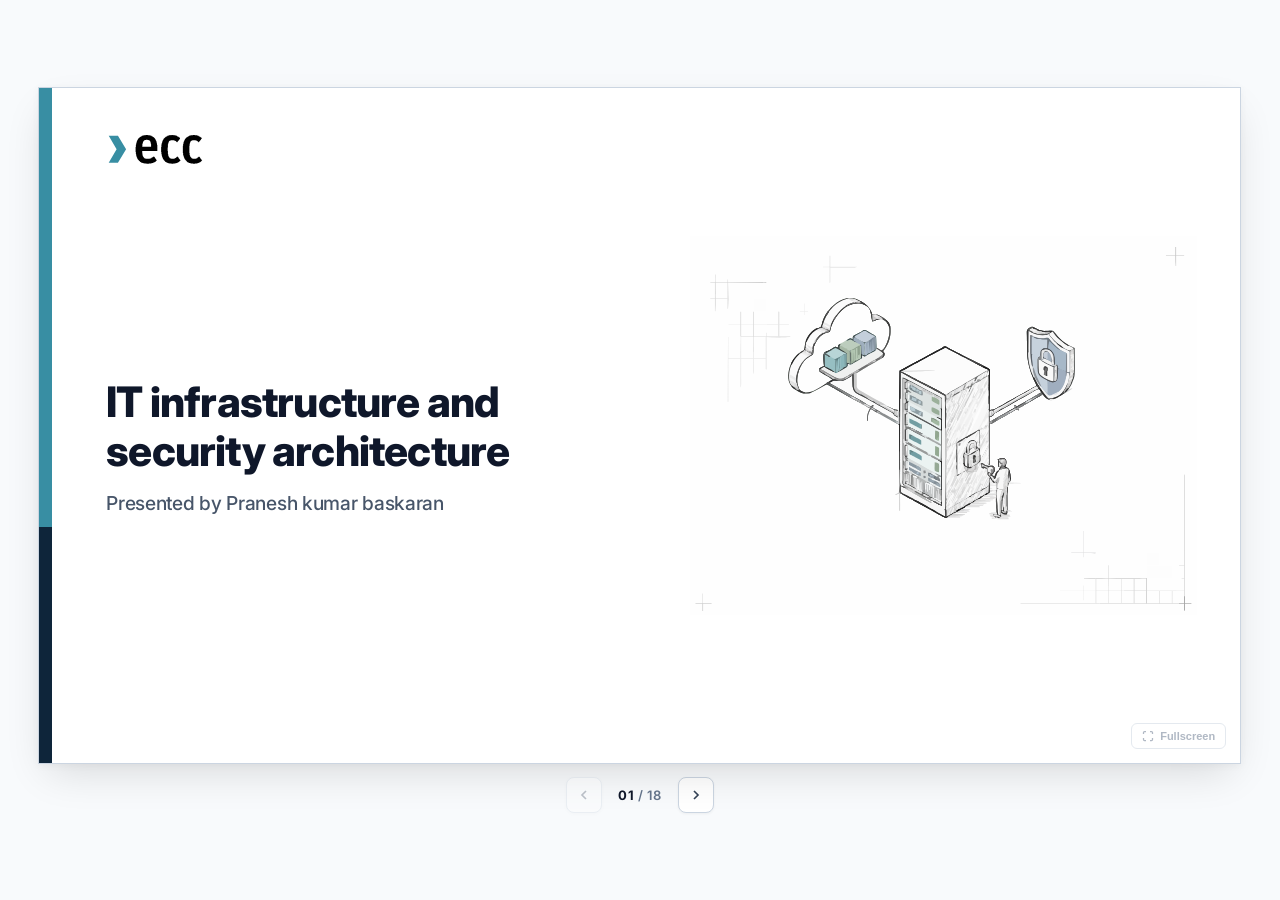
==== commit 47a43aa9: "feat(presentation): add slide containment and visual clarity rules - Introduce strict slide canvas c" ====
--- a/index.html
+++ b/index.html
@@ -201,10 +201,11 @@
       position: relative;
       width: 100%;
       height: 100%;
-      padding: clamp(28px, 4.5cqh, 44px) clamp(32px, 4.5cqw, 64px) clamp(24px, 4cqh, 36px) clamp(40px, 5cqw, 72px);
+      padding: clamp(28px, 4.5cqh, 44px) clamp(32px, 4.5cqw, 64px) clamp(24px, 4cqh, 36px) clamp(56px, 6.5cqw, 88px);
       display: flex;
       flex-direction: column;
       background: #FFFFFF;
+      box-sizing: border-box;
     }
 
     /* Executive Slide Header: Title on Left, Brand on Right */
@@ -283,6 +284,93 @@
       font-weight: 500;
       color: var(--ecc-text-sub);
       line-height: 1.35;
+    }
+
+
+    
+    /* ==========================================================================
+       CONTENT SLIDES (Standard Executive Template)
+       ========================================================================== */
+    .slide-content-layout {
+      position: relative;
+      width: 100%;
+      height: 100%;
+      padding: clamp(24px, 4cqh, 40px) clamp(32px, 4.5cqw, 64px) clamp(20px, 3.2cqh, 32px) clamp(72px, 8.5cqw, 110px);
+      display: flex;
+      flex-direction: column;
+      background: #FFFFFF;
+      overflow: hidden;
+      box-sizing: border-box;
+    }
+
+    .slide-header-bar {
+      display: flex;
+      align-items: flex-end;
+      justify-content: space-between;
+      width: 100%;
+      padding-bottom: clamp(8px, 1.4cqh, 16px);
+      margin-bottom: clamp(10px, 1.8cqh, 20px);
+      border-bottom: 1.5px solid #F1F5F9;
+      flex-shrink: 0;
+    }
+
+    .slide-header-title-group {
+      display: flex;
+      flex-direction: column;
+      gap: clamp(2px, 0.4cqh, 6px);
+    }
+
+    .slide-section-badge {
+      font-size: clamp(12px, 1.2cqw, 15px);
+      font-weight: 700;
+      color: var(--ecc-teal);
+      letter-spacing: 0.8px;
+      text-transform: uppercase;
+      font-family: 'Inter', monospace;
+      line-height: 1.2;
+    }
+
+    .slide-page-title {
+      font-size: clamp(26px, 3.4cqw, 42px);
+      font-weight: 800;
+      color: var(--ecc-text-dark);
+      letter-spacing: -0.8px;
+      line-height: 1.15;
+      margin: 0;
+    }
+
+    .slide-header-brand {
+      display: flex;
+      align-items: center;
+      flex-shrink: 0;
+    }
+
+    .slide-header-brand .ecc-logo {
+      height: clamp(26px, 2.6cqw, 36px);
+      width: auto;
+      opacity: 0.95;
+    }
+
+    /* Main Visual Stage (Clean pure vector display, perfectly contained) */
+    .slide-visual-stage {
+      flex: 1;
+      min-height: 0;
+      width: 100%;
+      display: flex;
+      align-items: center;
+      justify-content: center;
+      position: relative;
+      overflow: hidden;
+      padding: clamp(6px, 1cqh, 14px) clamp(16px, 2cqw, 32px) clamp(6px, 1cqh, 14px) clamp(24px, 3cqw, 48px);
+    }
+
+    .slide-app-svg {
+      width: 100%;
+      height: 100%;
+      max-width: 100%;
+      max-height: 100%;
+      object-fit: contain;
+      display: block;
     }
 
     /* ==========================================================================
@@ -397,6 +485,10 @@
 
     <!-- 16:9 Presentation Slide Canvas -->
     <main class="slide-container" id="slide-stage">
+      <!-- Shared ECC logo definition for reused headers -->
+      <svg width="0" height="0" style="position:absolute;overflow:hidden" aria-hidden="true"><symbol id="ecc-logo-def" viewBox="0 0 355 162"><polygon points="10,40 44,40 74,89.5 44,139 10,139 39,89.5" fill="#388EA3"/>
+                <path d="M 124,46 L 124,45 L 125,45 L 125,44 L 127,44 L 128,42 L 130,42 L 130,41 L 132,41 L 132,40 L 135,40 L 135,39 L 139,39 L 139,38 L 146,38 L 146,37 L 154,37 L 154,38 L 161,38 L 161,39 L 165,39 L 165,40 L 168,40 L 168,41 L 172,42 L 172,43 L 173,43 L 173,44 L 175,44 L 175,45 L 176,45 L 176,46 L 177,46 L 177,47 L 178,47 L 178,48 L 180,49 L 180,51 L 182,52 L 182,54 L 183,54 L 183,56 L 184,56 L 184,58 L 185,58 L 185,60 L 186,60 L 186,64 L 187,64 L 187,68 L 188,68 L 188,74 L 189,74 L 189,96 L 134,96 L 134,97 L 133,97 L 135,113 L 136,113 L 136,116 L 138,117 L 138,119 L 139,119 L 139,120 L 140,120 L 141,122 L 143,122 L 143,123 L 146,123 L 146,124 L 161,124 L 161,123 L 163,123 L 165,123 L 165,122 L 167,122 L 167,121 L 171,120 L 172,118 L 174,118 L 175,116 L 177,116 L 177,117 L 178,117 L 178,118 L 180,119 L 180,121 L 182,122 L 182,124 L 184,125 L 184,127 L 186,128 L 187,132 L 185,132 L 185,133 L 184,133 L 183,135 L 181,135 L 181,136 L 179,136 L 178,138 L 175,138 L 175,139 L 173,139 L 173,140 L 170,140 L 170,141 L 166,141 L 166,142 L 158,142 L 158,143 L 149,143 L 149,142 L 141,142 L 141,141 L 137,141 L 137,140 L 131,139 L 131,138 L 129,138 L 128,136 L 126,136 L 126,135 L 125,135 L 124,133 L 122,133 L 122,132 L 121,132 L 121,130 L 120,130 L 120,129 L 119,129 L 119,128 L 117,127 L 117,125 L 116,125 L 116,123 L 115,123 L 115,121 L 114,121 L 114,119 L 113,119 L 113,116 L 112,116 L 112,112 L 111,112 L 111,107 L 110,107 L 110,99 L 109,99 L 109,81 L 110,81 L 110,73 L 111,73 L 111,68 L 112,68 L 112,64 L 113,64 L 114,58 L 115,58 L 116,54 L 118,53 L 118,51 L 119,51 L 119,50 L 120,50 L 120,49 L 121,49 L 121,48 L 122,48 L 123,46 Z M 283,96 L 283,76 L 284,76 L 284,70 L 285,70 L 286,62 L 287,62 L 287,60 L 288,60 L 288,57 L 289,57 L 290,53 L 291,53 L 291,52 L 293,51 L 293,49 L 294,49 L 294,48 L 295,48 L 295,47 L 296,47 L 297,45 L 299,45 L 300,43 L 302,43 L 303,41 L 306,41 L 306,40 L 308,40 L 308,39 L 312,39 L 312,38 L 320,38 L 320,37 L 327,37 L 327,38 L 335,38 L 335,39 L 338,39 L 338,40 L 341,40 L 341,41 L 343,41 L 343,42 L 347,43 L 347,44 L 348,44 L 349,46 L 351,46 L 351,47 L 353,48 L 353,50 L 352,50 L 352,51 L 350,52 L 350,54 L 349,54 L 349,55 L 347,56 L 347,58 L 346,58 L 346,59 L 345,59 L 345,60 L 343,61 L 343,63 L 342,63 L 342,64 L 341,64 L 341,63 L 340,63 L 340,62 L 339,62 L 338,60 L 336,60 L 335,58 L 333,58 L 333,57 L 330,57 L 330,56 L 318,56 L 318,57 L 314,58 L 314,59 L 313,59 L 313,60 L 311,61 L 310,65 L 309,65 L 309,69 L 308,69 L 308,76 L 307,76 L 307,85 L 307,103 L 308,103 L 308,110 L 309,110 L 309,113 L 310,113 L 310,116 L 311,116 L 311,118 L 312,118 L 312,119 L 313,119 L 313,120 L 314,120 L 315,122 L 317,122 L 317,123 L 319,123 L 319,124 L 331,124 L 331,123 L 334,123 L 334,122 L 336,122 L 337,120 L 339,120 L 339,119 L 340,119 L 340,118 L 341,118 L 341,117 L 343,116 L 343,117 L 344,117 L 344,118 L 346,119 L 346,121 L 347,121 L 347,122 L 349,123 L 349,125 L 350,125 L 350,126 L 352,127 L 352,129 L 354,130 L 354,131 L 353,131 L 353,132 L 352,132 L 352,133 L 351,133 L 350,135 L 348,135 L 347,137 L 345,137 L 345,138 L 343,138 L 343,139 L 341,139 L 341,140 L 339,140 L 339,141 L 335,141 L 335,142 L 328,142 L 328,143 L 320,143 L 320,142 L 313,142 L 313,141 L 309,141 L 309,140 L 306,140 L 306,139 L 304,139 L 304,138 L 300,137 L 300,136 L 299,136 L 299,135 L 298,135 L 298,134 L 297,134 L 297,133 L 296,133 L 296,132 L 295,132 L 295,131 L 294,131 L 294,130 L 292,129 L 292,127 L 290,126 L 290,124 L 289,124 L 289,122 L 288,122 L 288,120 L 287,120 L 287,117 L 286,117 L 286,114 L 285,114 L 285,110 L 284,110 L 284,103 L 283,103 L 283,97 Z M 235,142 L 233,142 L 233,141 L 229,141 L 229,140 L 227,140 L 227,139 L 224,139 L 223,137 L 219,136 L 219,135 L 218,135 L 218,134 L 217,134 L 217,133 L 216,133 L 216,132 L 215,132 L 215,131 L 213,130 L 213,128 L 211,127 L 211,125 L 210,125 L 210,123 L 209,123 L 209,121 L 208,121 L 208,119 L 207,119 L 207,116 L 206,116 L 206,112 L 205,112 L 205,107 L 204,107 L 204,99 L 203,99 L 203,81 L 204,81 L 204,72 L 205,72 L 205,67 L 206,67 L 206,64 L 207,64 L 208,58 L 209,58 L 210,54 L 212,53 L 212,51 L 213,51 L 213,50 L 214,50 L 214,49 L 215,49 L 215,48 L 216,48 L 216,47 L 217,47 L 217,46 L 218,46 L 218,45 L 219,45 L 220,43 L 222,43 L 222,42 L 224,42 L 224,41 L 226,41 L 226,40 L 232,39 L 232,38 L 248,37 L 248,38 L 255,38 L 255,39 L 259,39 L 259,40 L 261,40 L 261,41 L 263,41 L 263,42 L 267,43 L 268,45 L 270,45 L 270,46 L 271,46 L 271,47 L 273,48 L 272,52 L 271,52 L 271,53 L 269,54 L 269,56 L 268,56 L 268,57 L 267,57 L 267,58 L 265,59 L 265,61 L 264,61 L 264,62 L 263,62 L 263,63 L 261,64 L 261,63 L 260,63 L 260,62 L 259,62 L 259,61 L 258,61 L 257,59 L 255,59 L 255,58 L 253,58 L 253,57 L 250,57 L 250,56 L 239,56 L 239,57 L 236,57 L 236,58 L 234,58 L 234,59 L 232,60 L 232,62 L 231,62 L 231,64 L 230,64 L 230,67 L 229,67 L 229,71 L 228,71 L 228,83 L 227,83 L 227,96 L 228,96 L 228,107 L 229,107 L 229,112 L 230,112 L 230,115 L 231,115 L 232,119 L 233,119 L 233,120 L 234,120 L 235,122 L 237,122 L 237,123 L 240,123 L 240,124 L 251,124 L 251,123 L 254,123 L 254,122 L 258,121 L 258,120 L 259,120 L 259,119 L 260,119 L 261,117 L 263,117 L 263,116 L 264,116 L 264,117 L 265,117 L 265,119 L 266,119 L 266,120 L 268,121 L 268,123 L 269,123 L 269,124 L 271,125 L 271,127 L 272,127 L 272,128 L 274,129 L 274,132 L 273,132 L 273,133 L 271,133 L 271,134 L 270,134 L 269,136 L 267,136 L 266,138 L 264,138 L 264,139 L 262,139 L 262,140 L 259,140 L 259,141 L 255,141 L 255,142 L 248,142 L 248,143 L 241,143 L 241,142 L 236,142 Z M 135,80 L 166,80 L 166,70 L 165,70 L 165,65 L 164,65 L 164,62 L 163,62 L 163,60 L 162,60 L 162,58 L 161,58 L 161,57 L 159,57 L 159,56 L 157,56 L 157,55 L 153,55 L 153,54 L 147,54 L 147,55 L 143,55 L 143,56 L 141,56 L 141,57 L 140,57 L 140,58 L 138,59 L 138,61 L 137,61 L 137,63 L 136,63 L 136,66 L 135,66 L 135,70 L 134,70 L 134,79 L 133,79 L 133,80 L 134,80 Z" fill="#000000" fill-rule="evenodd"/></symbol></svg>
+
 
       <!-- Left Vertical Dual-Color Stripe (Teal + Navy) -->
       <div class="slide-left-accent" aria-hidden="true">
@@ -1490,6 +1582,680 @@
             </div>
 
           </div>
+      </section>
+
+
+      
+      <!-- ====================================================================
+           SLIDE 3: WHAT IS AN APPLICATION? (Client to Server Architecture)
+           ==================================================================== -->
+      <section class="slide-panel" id="slide-2" aria-label="Slide 3: What is an Application?">
+        <div class="slide-content-layout">
+
+          <!-- Executive Header Bar: Title left, Brand right -->
+          <div class="slide-header-bar">
+            <div class="slide-header-title-group">
+              <div class="slide-section-badge">01 &bull; APPLICATION ARCHITECTURE</div>
+              <h1 class="slide-page-title">What is an Application?</h1>
+            </div>
+            <div class="slide-header-brand">
+              <svg class="ecc-logo" viewBox="0 0 355 162" xmlns="http://www.w3.org/2000/svg" role="img" aria-label="ECC logo">
+                <polygon points="10,40 44,40 74,89.5 44,139 10,139 39,89.5" fill="#388EA3"/>
+                <path d="M 124,46 L 124,45 L 125,45 L 125,44 L 127,44 L 128,42 L 130,42 L 130,41 L 132,41 L 132,40 L 135,40 L 135,39 L 139,39 L 139,38 L 146,38 L 146,37 L 154,37 L 154,38 L 161,38 L 161,39 L 165,39 L 165,40 L 168,40 L 168,41 L 172,42 L 172,43 L 173,43 L 173,44 L 175,44 L 175,45 L 176,45 L 176,46 L 177,46 L 177,47 L 178,47 L 178,48 L 180,49 L 180,51 L 182,52 L 182,54 L 183,54 L 183,56 L 184,56 L 184,58 L 185,58 L 185,60 L 186,60 L 186,64 L 187,64 L 187,68 L 188,68 L 188,74 L 189,74 L 189,96 L 134,96 L 134,97 L 133,97 L 135,113 L 136,113 L 136,116 L 138,117 L 138,119 L 139,119 L 139,120 L 140,120 L 141,122 L 143,122 L 143,123 L 146,123 L 146,124 L 161,124 L 161,123 L 163,123 L 165,123 L 165,122 L 167,122 L 167,121 L 171,120 L 172,118 L 174,118 L 175,116 L 177,116 L 177,117 L 178,117 L 178,118 L 180,119 L 180,121 L 182,122 L 182,124 L 184,125 L 184,127 L 186,128 L 187,132 L 185,132 L 185,133 L 184,133 L 183,135 L 181,135 L 181,136 L 179,136 L 178,138 L 175,138 L 175,139 L 173,139 L 173,140 L 170,140 L 170,141 L 166,141 L 166,142 L 158,142 L 158,143 L 149,143 L 149,142 L 141,142 L 141,141 L 137,141 L 137,140 L 131,139 L 131,138 L 129,138 L 128,136 L 126,136 L 126,135 L 125,135 L 124,133 L 122,133 L 122,132 L 121,132 L 121,130 L 120,130 L 120,129 L 119,129 L 119,128 L 117,127 L 117,125 L 116,125 L 116,123 L 115,123 L 115,121 L 114,121 L 114,119 L 113,119 L 113,116 L 112,116 L 112,112 L 111,112 L 111,107 L 110,107 L 110,99 L 109,99 L 109,81 L 110,81 L 110,73 L 111,73 L 111,68 L 112,68 L 112,64 L 113,64 L 114,58 L 115,58 L 116,54 L 118,53 L 118,51 L 119,51 L 119,50 L 120,50 L 120,49 L 121,49 L 121,48 L 122,48 L 123,46 Z M 283,96 L 283,76 L 284,76 L 284,70 L 285,70 L 286,62 L 287,62 L 287,60 L 288,60 L 288,57 L 289,57 L 290,53 L 291,53 L 291,52 L 293,51 L 293,49 L 294,49 L 294,48 L 295,48 L 295,47 L 296,47 L 297,45 L 299,45 L 300,43 L 302,43 L 303,41 L 306,41 L 306,40 L 308,40 L 308,39 L 312,39 L 312,38 L 320,38 L 320,37 L 327,37 L 327,38 L 335,38 L 335,39 L 338,39 L 338,40 L 341,40 L 341,41 L 343,41 L 343,42 L 347,43 L 347,44 L 348,44 L 349,46 L 351,46 L 351,47 L 353,48 L 353,50 L 352,50 L 352,51 L 350,52 L 350,54 L 349,54 L 349,55 L 347,56 L 347,58 L 346,58 L 346,59 L 345,59 L 345,60 L 343,61 L 343,63 L 342,63 L 342,64 L 341,64 L 341,63 L 340,63 L 340,62 L 339,62 L 338,60 L 336,60 L 335,58 L 333,58 L 333,57 L 330,57 L 330,56 L 318,56 L 318,57 L 314,58 L 314,59 L 313,59 L 313,60 L 311,61 L 310,65 L 309,65 L 309,69 L 308,69 L 308,76 L 307,76 L 307,85 L 307,103 L 308,103 L 308,110 L 309,110 L 309,113 L 310,113 L 310,116 L 311,116 L 311,118 L 312,118 L 312,119 L 313,119 L 313,120 L 314,120 L 315,122 L 317,122 L 317,123 L 319,123 L 319,124 L 331,124 L 331,123 L 334,123 L 334,122 L 336,122 L 337,120 L 339,120 L 339,119 L 340,119 L 340,118 L 341,118 L 341,117 L 343,116 L 343,117 L 344,117 L 344,118 L 346,119 L 346,121 L 347,121 L 347,122 L 349,123 L 349,125 L 350,125 L 350,126 L 352,127 L 352,129 L 354,130 L 354,131 L 353,131 L 353,132 L 352,132 L 352,133 L 351,133 L 350,135 L 348,135 L 347,137 L 345,137 L 345,138 L 343,138 L 343,139 L 341,139 L 341,140 L 339,140 L 339,141 L 335,141 L 335,142 L 328,142 L 328,143 L 320,143 L 320,142 L 313,142 L 313,141 L 309,141 L 309,140 L 306,140 L 306,139 L 304,139 L 304,138 L 300,137 L 300,136 L 299,136 L 299,135 L 298,135 L 298,134 L 297,134 L 297,133 L 296,133 L 296,132 L 295,132 L 295,131 L 294,131 L 294,130 L 292,129 L 292,127 L 290,126 L 290,124 L 289,124 L 289,122 L 288,122 L 288,120 L 287,120 L 287,117 L 286,117 L 286,114 L 285,114 L 285,110 L 284,110 L 284,103 L 283,103 L 283,97 Z M 235,142 L 233,142 L 233,141 L 229,141 L 229,140 L 227,140 L 227,139 L 224,139 L 223,137 L 219,136 L 219,135 L 218,135 L 218,134 L 217,134 L 217,133 L 216,133 L 216,132 L 215,132 L 215,131 L 213,130 L 213,128 L 211,127 L 211,125 L 210,125 L 210,123 L 209,123 L 209,121 L 208,121 L 208,119 L 207,119 L 207,116 L 206,116 L 206,112 L 205,112 L 205,107 L 204,107 L 204,99 L 203,99 L 203,81 L 204,81 L 204,72 L 205,72 L 205,67 L 206,67 L 206,64 L 207,64 L 208,58 L 209,58 L 210,54 L 212,53 L 212,51 L 213,51 L 213,50 L 214,50 L 214,49 L 215,49 L 215,48 L 216,48 L 216,47 L 217,47 L 217,46 L 218,46 L 218,45 L 219,45 L 220,43 L 222,43 L 222,42 L 224,42 L 224,41 L 226,41 L 226,40 L 232,39 L 232,38 L 248,37 L 248,38 L 255,38 L 255,39 L 259,39 L 259,40 L 261,40 L 261,41 L 263,41 L 263,42 L 267,43 L 268,45 L 270,45 L 270,46 L 271,46 L 271,47 L 273,48 L 272,52 L 271,52 L 271,53 L 269,54 L 269,56 L 268,56 L 268,57 L 267,57 L 267,58 L 265,59 L 265,61 L 264,61 L 264,62 L 263,62 L 263,63 L 261,64 L 261,63 L 260,63 L 260,62 L 259,62 L 259,61 L 258,61 L 257,59 L 255,59 L 255,58 L 253,58 L 253,57 L 250,57 L 250,56 L 239,56 L 239,57 L 236,57 L 236,58 L 234,58 L 234,59 L 232,60 L 232,62 L 231,62 L 231,64 L 230,64 L 230,67 L 229,67 L 229,71 L 228,71 L 228,83 L 227,83 L 227,96 L 228,96 L 228,107 L 229,107 L 229,112 L 230,112 L 230,115 L 231,115 L 232,119 L 233,119 L 233,120 L 234,120 L 235,122 L 237,122 L 237,123 L 240,123 L 240,124 L 251,124 L 251,123 L 254,123 L 254,122 L 258,121 L 258,120 L 259,120 L 259,119 L 260,119 L 261,117 L 263,117 L 263,116 L 264,116 L 264,117 L 265,117 L 265,119 L 266,119 L 266,120 L 268,121 L 268,123 L 269,123 L 269,124 L 271,125 L 271,127 L 272,127 L 272,128 L 274,129 L 274,132 L 273,132 L 273,133 L 271,133 L 271,134 L 270,134 L 269,136 L 267,136 L 266,138 L 264,138 L 264,139 L 262,139 L 262,140 L 259,140 L 259,141 L 255,141 L 255,142 L 248,142 L 248,143 L 241,143 L 241,142 L 236,142 Z M 135,80 L 166,80 L 166,70 L 165,70 L 165,65 L 164,65 L 164,62 L 163,62 L 163,60 L 162,60 L 162,58 L 161,58 L 161,57 L 159,57 L 159,56 L 157,56 L 157,55 L 153,55 L 153,54 L 147,54 L 147,55 L 143,55 L 143,56 L 141,56 L 141,57 L 140,57 L 140,58 L 138,59 L 138,61 L 137,61 L 137,63 L 136,63 L 136,66 L 135,66 L 135,70 L 134,70 L 134,79 L 133,79 L 133,80 L 134,80 Z" fill="#000000" fill-rule="evenodd"/>
+              </svg>
+            </div>
+          </div>
+
+          <!-- Pure Vector SVG Illustration (100% Inlined - Zero Quality Loss & Self-Contained) -->
+          <div class="slide-visual-stage">
+            <svg class="slide-app-svg" viewBox="0 0 1376 768" xmlns="http://www.w3.org/2000/svg" role="img" aria-label="How an Application Works Illustration">
+<rect x="0" y="0" width="1376" height="768" fill="#FFFFFF"/>
+<path d="M0 0 C1.96 0.01 3.93 0.02 5.89 0.03 C11.15 0.06 16.4 0.09 21.66 0.12 C27.18 0.16 32.7 0.19 38.23 0.21 C48.65 0.27 59.07 0.33 69.49 0.4 C81.37 0.47 93.25 0.53 105.13 0.6 C129.54 0.73 153.94 0.87 178.35 1.02 C179.63 4.57 180.6 7.63 180.6 11.41 C180.6 12.24 180.6 13.08 180.61 13.93 C180.6 14.84 180.6 15.74 180.59 16.68 C180.59 17.66 180.6 18.64 180.6 19.65 C180.6 22.99 180.59 26.33 180.58 29.67 C180.58 32.14 180.58 34.62 180.58 37.09 C180.58 43.31 180.57 49.53 180.55 55.75 C180.54 60.93 180.53 66.11 180.52 71.29 C180.5 90.57 180.46 109.86 180.4 129.14 C180.37 140.89 180.34 152.63 180.31 164.38 C180.31 165.72 180.31 167.06 180.3 168.41 C180.3 169.08 180.3 169.75 180.3 170.44 C180.3 171.12 180.29 171.79 180.29 172.49 C180.29 173.17 180.29 173.85 180.29 174.55 C180.22 202.8 180.15 231.04 180.06 259.28 C180.05 261.49 180.04 263.69 180.03 265.9 C180.03 267.37 180.03 268.84 180.02 270.31 C179.99 281.39 179.96 292.46 179.93 303.54 C179.89 316.3 179.86 329.06 179.81 341.83 C179.78 348.46 179.76 355.09 179.74 361.73 C179.73 367.87 179.71 374.01 179.68 380.15 C179.67 382.4 179.67 384.64 179.66 386.89 C179.66 389.93 179.65 392.97 179.63 396.02 C179.63 396.91 179.63 397.8 179.63 398.73 C179.58 404.79 179.58 404.79 177.35 407.02 C174.97 407.22 174.97 407.22 172.22 407.15 C171.31 407.13 170.4 407.11 169.47 407.09 C169.12 407.08 169.12 407.08 167.35 407.02 C167.35 409 167.35 410.98 167.35 413.02 C159.47 416.23 150.8 417.87 142.52 415.06 C140.35 414.02 140.35 414.02 139.35 413.02 C139.31 411.02 139.31 409.02 139.35 407.02 C138.65 407.05 137.96 407.08 137.24 407.11 C108.89 408.27 80.53 408.14 52.16 408.09 C45.63 408.08 39.09 408.08 32.55 408.07 C19.82 408.06 7.08 408.04 -5.65 408.02 C-5.59 409.14 -5.53 410.25 -5.46 411.4 C-5.53 412.59 -5.59 413.79 -5.65 415.02 C-10.12 418 -14.39 417.35 -19.65 417.33 C-20.66 417.35 -21.67 417.37 -22.71 417.38 C-23.68 417.38 -24.65 417.38 -25.65 417.39 C-26.1 417.39 -26.1 417.39 -28.34 417.39 C-30.65 417.02 -30.65 417.02 -32.45 415.7 C-34.24 413.2 -33.85 411.01 -33.65 408.02 C-34.23 408.1 -34.82 408.17 -35.42 408.25 C-43.65 408.83 -48.78 405.68 -55.71 401.58 C-64.9 396.43 -71.78 393.6 -82.32 394.17 C-85.65 394.02 -85.65 394.02 -88.59 392.32 C-90.65 390.02 -90.65 390.02 -91.14 387.66 C-91.08 386.87 -91.02 386.08 -90.96 385.27 C-90.92 384.47 -90.87 383.67 -90.83 382.85 C-90.77 382.25 -90.71 381.64 -90.65 381.02 C-91.01 380.9 -91.01 380.9 -92.84 380.27 C-96.52 378.64 -99.81 376.7 -101.65 373.02 C-101.76 371.28 -101.8 369.53 -101.81 367.78 C-101.81 366.66 -101.82 365.54 -101.83 364.39 C-101.84 363.15 -101.84 361.91 -101.85 360.63 C-101.85 359.32 -101.86 358.01 -101.87 356.66 C-101.9 353.02 -101.91 349.37 -101.93 345.73 C-101.94 342.6 -101.96 339.48 -101.98 336.36 C-102.15 306.73 -102.24 277.1 -102.3 247.48 C-102.31 243.62 -102.32 239.76 -102.33 235.9 C-102.33 234.94 -102.34 233.98 -102.34 233 C-102.38 217.47 -102.46 201.95 -102.55 186.42 C-102.65 170.48 -102.71 154.54 -102.73 138.6 C-102.74 129.65 -102.77 120.71 -102.85 111.76 C-102.91 104.13 -102.94 96.51 -102.92 88.88 C-102.91 85 -102.92 81.11 -102.98 77.22 C-103.34 51.43 -103.34 51.43 -97.89 45.23 C-95.65 43.18 -93.24 41.6 -90.65 40.02 C-88.86 38.56 -87.09 37.09 -85.34 35.58 C-84.44 34.86 -83.53 34.15 -82.6 33.4 C-79.2 30.66 -75.9 27.82 -72.59 24.96 C-67.84 20.86 -63.03 16.86 -58.1 12.97 C-54.35 9.98 -50.68 6.89 -47 3.81 C-43.86 1.42 -41.32 0.9 -37.49 0.71 C-37.08 0.69 -37.08 0.69 -34.97 0.58 C-34.08 0.54 -33.18 0.5 -32.25 0.46 C-31.32 0.42 -30.38 0.38 -29.41 0.33 C-19.61 -0.07 -9.81 -0.07 0 0 Z " fill="#FAFAFA" transform="translate(1119.651611328125,184.978271484375)"/>
+<path d="M0 0 C13.91 -0.13 27.81 -0.21 41.72 -0.26 C46.05 -0.27 50.38 -0.3 54.72 -0.33 C59.89 -0.37 65.07 -0.39 70.25 -0.39 C72.17 -0.4 74.1 -0.41 76.02 -0.43 C89.27 -0.55 101.4 -0.15 111.65 9.48 C120.47 18.83 120.74 29.78 120.9 41.94 C120.93 43.56 120.97 45.18 121.01 46.8 C121.1 51.03 121.18 55.26 121.25 59.5 C121.36 66.3 121.51 73.11 121.66 79.91 C121.71 82.29 121.75 84.66 121.79 87.04 C121.81 88.48 121.84 89.93 121.87 91.37 C121.88 92 121.88 92 121.93 95.2 C122.1 98.03 122.1 98.03 123.1 99.03 C123.19 101.98 123.22 104.92 123.2 107.87 C123.2 108.32 123.2 108.32 123.2 110.56 C123.19 113.4 123.18 116.25 123.17 119.09 C123.16 121.01 123.16 122.93 123.15 124.86 C123.14 129.58 123.12 134.3 123.1 139.03 C123.72 138.82 124.35 138.61 124.99 138.39 C130.66 136.56 135.77 135.47 141.73 135.53 C142.46 135.53 143.2 135.54 143.96 135.54 C151.05 135.77 154.85 137.65 159.65 142.62 C164.16 147.77 164.46 151.19 164.37 157.87 C163.58 167.29 157.75 173.72 151.1 180.03 C142.61 187.19 132.42 195.69 121.1 197.03 C121.1 197.69 121.1 198.35 121.1 199.03 C121.85 198.99 122.6 198.96 123.38 198.92 C132.8 198.67 141.72 199.63 149.1 206.03 C155.87 214.11 159.49 221.78 159.36 232.35 C158.93 236.84 157.31 240.63 155.48 244.71 C155.15 245.52 154.81 246.32 154.47 247.15 C151.49 254.05 147.49 259.85 141.1 264.03 C141.67 264.34 142.24 264.66 142.83 264.99 C151.08 269.97 156.55 276.64 159.1 286.03 C160.4 295.48 159.2 302.7 153.42 310.38 C150.77 313.69 148.01 316.89 145.17 320.03 C144.88 320.34 144.88 320.34 143.43 321.95 C138.88 326.75 134.05 330.47 127.35 331.42 C126.61 331.37 125.87 331.32 125.1 331.28 C124.34 331.24 123.58 331.2 122.79 331.17 C122.23 331.12 121.68 331.07 121.1 331.03 C121.1 332.02 121.1 333.01 121.1 334.03 C121.91 333.98 122.72 333.93 123.56 333.89 C131.37 333.63 138.24 334 145.1 338.03 C150.41 343.03 154.14 349.94 154.54 357.28 C154.26 364.95 151.09 373.23 146.1 379.03 C140.01 384.25 128.4 391.03 120.1 391.03 C120.19 391.98 120.27 392.92 120.35 393.9 C120.34 400.89 116.83 408.01 112.65 413.5 C109.63 416.48 105.92 418.24 102.1 420.03 C101.24 420.44 100.37 420.85 99.48 421.28 C93.79 423.07 88.05 423.12 82.15 422.99 C80.63 422.99 79.11 422.98 77.58 422.98 C75.22 422.98 72.86 422.96 70.5 422.9 C61.72 422.68 55.52 422.71 48.82 428.83 C47.24 430.55 45.66 432.28 44.1 434.03 C42.38 435.48 40.63 436.9 38.85 438.28 C28.93 446.31 19.81 455.25 10.85 464.34 C5.25 470.01 -0.61 475.12 -6.9 480.03 C-7.56 480.59 -8.23 481.16 -8.91 481.74 C-21.35 492.13 -36.62 499.01 -51.19 505.82 C-68.89 514.09 -81.87 524.68 -92.58 541.15 C-100.78 553.62 -100.78 553.62 -105.9 559.03 C-106.56 559.03 -107.22 559.03 -107.9 559.03 C-107.33 554.38 -105.31 550.88 -102.9 546.96 C-102.5 546.31 -102.09 545.65 -101.68 544.97 C-88.63 523.91 -73.69 510.23 -51.26 500.1 C-35.84 493.07 -20.75 485.21 -7.9 474.03 C-7.5 473.68 -7.5 473.68 -5.49 471.95 C-0.19 467.28 4.82 462.35 9.78 457.33 C13.07 454.02 16.44 450.87 20 447.85 C22.12 446.01 24.17 444.1 26.22 442.18 C33.19 435.67 40.55 429.85 48.1 424.03 C38.86 424.03 29.62 424.03 20.1 424.03 C20.76 425.18 20.76 425.18 24.1 431.03 C24.35 434.46 24.35 434.46 24.1 437.03 C16.1 426.92 16.1 426.92 16.1 423.03 C15.64 423.03 15.64 423.03 13.29 423.05 C4.51 423.11 -4.27 423.15 -13.06 423.18 C-17.57 423.2 -22.08 423.22 -26.6 423.25 C-30.96 423.29 -35.32 423.3 -39.69 423.31 C-41.35 423.32 -43 423.33 -44.66 423.34 C-56.81 423.46 -67.43 422.77 -77.9 416.03 C-77.92 416.78 -77.95 417.53 -77.98 418.3 C-78.53 428.36 -80.63 436.76 -87.9 444.03 C-88.56 444.03 -89.22 444.03 -89.9 444.03 C-88.8 441.1 -87.59 438.5 -86.02 435.78 C-82.77 429.22 -80.12 421.39 -79.9 414.03 C-80.96 411.28 -82.14 409.9 -84.23 407.85 C-91.05 400.42 -90.04 386.49 -90.01 377.12 C-90.01 375.94 -90.01 374.76 -90.01 373.55 C-90.01 370.32 -90.01 367.1 -90 363.88 C-89.99 360.51 -89.99 357.14 -89.99 353.77 C-89.99 347.39 -89.98 341.01 -89.97 334.63 C-89.96 327.37 -89.95 320.1 -89.95 312.84 C-89.94 297.9 -89.92 282.96 -89.9 268.03 C-90.6 268.59 -91.29 269.16 -92.01 269.74 C-92.92 270.48 -93.83 271.21 -94.77 271.96 C-95.68 272.7 -96.58 273.43 -97.51 274.18 C-99.9 276.03 -99.9 276.03 -101.9 277.03 C-100.84 280.43 -99.89 283.04 -97.9 286.03 C-98.56 286.03 -99.22 286.03 -99.9 286.03 C-99.75 287.18 -99.61 288.34 -99.46 289.53 C-98.94 293.69 -98.42 297.86 -97.9 302.03 C-100.96 299.49 -101.84 296.89 -103.02 293.15 C-103.36 292.12 -103.69 291.09 -104.03 290.03 C-108.7 273.83 -104.98 257.91 -101.48 241.85 C-100.33 236.29 -99.57 230.67 -98.9 225.03 C-99.44 225.04 -99.44 225.04 -102.18 225.12 C-106.24 225.02 -108.43 224.06 -111.9 222.03 C-111.9 221.7 -111.9 221.37 -111.9 221.03 C-107.28 221.36 -102.66 221.69 -97.9 222.03 C-90.21 203.96 -86.63 187.95 -86.52 168.28 C-86.51 166.97 -86.49 165.67 -86.48 164.33 C-86.54 151.19 -88.37 138.98 -96.9 128.59 C-101.75 124.79 -105.96 124.83 -111.9 125.03 C-111.57 125.51 -111.57 125.51 -109.9 127.96 C-105.79 135.35 -107.98 142.61 -110.12 150.42 C-114.18 164.2 -114.18 164.2 -118.68 167.23 C-120.9 168.03 -120.9 168.03 -123.87 168.1 C-126.9 169.03 -126.9 169.03 -128.11 170.69 C-129.3 173.04 -130.33 175.41 -131.33 177.84 C-132.1 179.57 -132.87 181.3 -133.64 183.03 C-134.02 183.88 -134.39 184.73 -134.78 185.61 C-137.1 190.63 -139.98 195.33 -142.9 200.03 C-141.58 201.18 -141.58 201.18 -134.9 207.03 C-135.23 208.02 -135.56 209.01 -135.9 210.03 C-138.54 207.72 -141.18 205.41 -143.9 203.03 C-146.96 208.68 -148.78 213.83 -150.15 220.09 C-154.37 237.86 -160.83 254.31 -168.66 270.78 C-172.55 279.04 -175.61 287.18 -177.9 296.03 C-178.09 296.68 -178.28 297.33 -178.48 298 C-180.32 306.94 -179.88 316.76 -180.11 325.86 C-180.13 326.56 -180.15 327.26 -180.17 327.97 C-180.18 328.69 -180.2 329.4 -180.22 330.13 C-180.26 331.59 -180.3 333.06 -180.33 334.53 C-180.35 335.26 -180.37 336 -180.39 336.76 C-180.64 346.46 -181.12 356.1 -181.96 365.78 C-182.65 373.89 -183.11 381.95 -183.15 390.09 C-183.16 390.96 -183.17 391.84 -183.18 392.74 C-183.15 397.71 -182.59 402.2 -181.33 407.02 C-180.9 409.03 -180.9 409.03 -180.9 413.03 C-181.56 413.03 -182.22 413.03 -182.9 413.03 C-183.89 410.06 -184.88 407.09 -185.9 404.03 C-186.21 404.92 -186.53 405.82 -186.86 406.75 C-192.51 422.1 -201.34 434.89 -211.65 447.49 C-213.42 449.67 -215.16 451.88 -216.9 454.09 C-220.06 458.02 -223.28 461.91 -226.52 465.78 C-226.74 466.04 -226.74 466.04 -227.87 467.39 C-231.03 471.13 -234.31 474.67 -237.9 478.03 C-238.56 478.03 -239.22 478.03 -239.9 478.03 C-239.32 473.91 -237.12 471.42 -234.58 468.21 C-234.14 467.65 -233.7 467.08 -233.24 466.5 C-230.86 463.47 -228.45 460.47 -226.02 457.47 C-202.22 428.07 -189.66 404 -187.33 365.9 C-187.27 364.87 -187.2 363.84 -187.14 362.78 C-186.18 347.63 -185.48 332.5 -185.28 317.32 C-184.92 297.51 -179.9 281.99 -171.58 264.15 C-164.48 248.66 -159.02 232.88 -154.52 216.45 C-152.19 207.95 -149.73 200.49 -144.9 193.03 C-134.25 176.22 -127.5 160.43 -123.88 140.82 C-121.11 126.68 -121.11 126.68 -115.51 122.05 C-110.08 119.92 -103.92 120.07 -98.37 121.82 C-96.21 122.84 -96.21 122.84 -92.9 125.03 C-92.57 126.02 -92.24 127.01 -91.9 128.03 C-91.24 128.03 -90.58 128.03 -89.9 128.03 C-89.97 127.38 -89.97 127.38 -90.33 124.09 C-90.42 123.36 -90.5 122.63 -90.58 121.87 C-90.9 120.03 -90.9 120.03 -91.9 119.03 C-92 116.9 -92.03 114.78 -92.03 112.66 C-92.03 111.36 -92.03 110.06 -92.03 108.73 C-92.03 108.05 -92.03 107.37 -92.03 106.67 C-92.02 104.6 -92.03 102.53 -92.03 100.46 C-92.03 99.81 -92.03 99.81 -92.03 96.53 C-92.03 95.33 -92.03 94.13 -92.03 92.9 C-91.9 90.03 -91.9 90.03 -90.9 88.03 C-90.24 88.03 -89.58 88.03 -88.9 88.03 C-89.04 86.05 -89.18 84.07 -89.33 82.09 C-89.38 81.54 -89.38 81.54 -89.58 78.75 C-89.9 76.03 -89.9 76.03 -90.9 75.03 C-90.97 72.16 -90.99 69.33 -90.96 66.46 C-90.96 65.66 -90.95 64.85 -90.95 64.02 C-90.93 62.02 -90.92 60.02 -90.9 58.03 C-90.24 58.03 -89.58 58.03 -88.9 58.03 C-88.92 57.04 -88.94 56.06 -88.96 55.05 C-89.03 51.36 -89.08 47.68 -89.12 43.99 C-89.14 42.41 -89.16 40.82 -89.2 39.23 C-89.46 27 -88.51 18.1 -79.89 8.82 C-73.83 3.38 -67.34 0.98 -59.25 0.82 C-58.34 0.8 -57.42 0.78 -56.48 0.76 C-55.48 0.74 -54.47 0.73 -53.44 0.71 C-52.35 0.69 -51.27 0.67 -50.15 0.65 C-46.46 0.58 -42.77 0.52 -39.08 0.46 C-37.8 0.44 -36.52 0.42 -35.2 0.4 C-23.47 0.23 -11.74 0.11 0 0 Z " fill="#111112" transform="translate(270.89746856689453,158.97323608398438)"/>
+<path d="M0 0 C59.73 0 119.46 0 181 0 C181.16 50.37 181.16 50.37 181.2 71.46 C181.22 86.03 181.25 100.6 181.3 115.17 C181.34 125.78 181.37 136.39 181.38 147 C181.38 152.61 181.39 158.23 181.42 163.85 C181.45 169.14 181.46 174.43 181.45 179.72 C181.45 181.66 181.46 183.6 181.48 185.54 C181.5 188.19 181.49 190.84 181.48 193.49 C181.49 194.26 181.5 195.02 181.52 195.81 C181.46 201.3 180.01 204.42 177 209 C174.82 213.35 175.55 218.4 176.82 222.93 C178.26 226.94 179.63 230.45 182 234 C182.24 236.88 182.24 236.88 182.23 240.35 C182.23 241.59 182.23 242.84 182.22 244.12 C182.21 245.42 182.2 246.72 182.19 248.06 C182.19 248.72 182.19 248.72 182.19 252.02 C182.14 261.72 182.14 261.72 181 264 C121.27 264 61.54 264 0 264 C-1.18 193.18 -1.18 193.18 -1.13 157.82 C-1.13 153.26 -1.12 148.7 -1.12 144.15 C-1.11 118.1 -1.02 92.05 -0.77 66 C-0.76 64.98 -0.75 63.96 -0.74 62.91 C-0.54 41.94 -0.26 20.97 0 0 Z " fill="#FDFDFD" transform="translate(196,247)"/>
+<path d="M0 0 C3.36 0 6.73 -0 10.09 -0.01 C13.44 -0.01 16.79 -0.01 20.14 -0.01 C21.68 -0.01 23.22 -0.01 24.76 -0.01 C36.1 -0.02 47.28 0.53 58.63 1.13 C58.63 66.47 58.63 131.81 58.63 199.13 C4.84 199.13 -48.95 199.13 -104.37 199.13 C-104.37 133.79 -104.37 68.45 -104.37 1.13 C-29.56 -0.04 -29.56 -0.04 0 0 Z " fill="#FCFCFC" transform="translate(1210.3720092773438,292.873046875)"/>
+<path d="M0 0 C0.79 0.43 1.59 0.87 2.4 1.32 C18.74 11.12 27 29.43 31.69 47.12 C33.75 55.83 34.12 64.08 34 73 C34.3 72.89 34.3 72.89 35.8 72.31 C44.52 69.04 53.39 66.39 62.31 63.75 C63.11 63.51 63.91 63.27 64.74 63.03 C79.58 58.63 94.5 54.55 109.49 50.67 C111.35 50.18 113.18 49.61 115 49 C116.39 48.93 117.79 48.91 119.19 48.94 C120.45 48.96 121.7 48.98 123 49 C127.29 56.74 129.98 64.64 132.44 73.12 C132.83 74.44 133.21 75.76 133.6 77.08 C136.08 85.56 138.43 94.07 140.62 102.62 C140.88 103.62 141.14 104.61 141.41 105.64 C141.64 106.55 141.87 107.47 142.1 108.41 C142.3 109.21 142.5 110 142.71 110.82 C143.02 113.18 142.73 114.75 142 117 C140.68 117 139.36 117 138 117 C137.85 116.26 137.71 115.51 137.55 114.75 C134.04 97.64 129.4 80.84 124.18 64.19 C123.9 63.27 123.61 62.36 123.32 61.42 C123.07 60.61 122.81 59.8 122.55 58.97 C122 57 122 57 122 55 C121.34 55 120.68 55 120 55 C119.34 56.32 118.68 57.64 118 59 C117.34 57.68 116.68 56.36 116 55 C99.11 58.69 82.51 63.23 65.93 68.14 C50.68 72.63 35.35 76.85 20 81 C18.96 84.17 19.04 85.93 20.18 89.05 C20.45 89.81 20.72 90.57 21 91.36 C21.29 92.15 21.58 92.94 21.88 93.75 C23.99 99.56 25.45 104.83 26 111 C26.25 110.82 26.25 110.82 27.5 109.91 C32.1 106.77 35.25 105.1 41 106 C43 107.12 43 107.12 44 109 C44 112.76 43.53 114.44 40.94 117.19 C38.5 118.69 36.47 119.65 33.82 120.61 C33.1 120.88 32.38 121.14 31.65 121.41 C31.1 121.6 30.56 121.8 30 122 C30.34 123.11 30.68 124.22 31.02 125.37 C33.38 133.2 35.59 140.93 37 149 C38.32 148.67 39.64 148.34 41 148 C41 148.66 41 149.32 41 150 C41.29 149.9 41.29 149.9 42.77 149.38 C55.57 144.92 68.38 141 81.53 137.73 C91.69 135.17 101.66 132.09 111.62 128.84 C112.78 128.47 113.93 128.1 115.12 127.72 C116.13 127.39 117.15 127.06 118.2 126.72 C120.93 126.02 123.2 125.86 126 126 C122.44 130.96 119.69 133.01 113.69 134.44 C112.16 134.84 110.63 135.25 109.1 135.66 C108.69 135.77 108.69 135.77 106.61 136.31 C102.91 137.29 99.26 138.39 95.6 139.49 C84.55 142.78 73.44 145.77 62.26 148.6 C56.5 150.07 50.8 151.62 45.15 153.44 C42 154.26 39.23 154.21 36 154 C31.82 146.38 28 137.79 28 129 C27.34 129 26.68 129 26 129 C25.9 129.71 25.79 130.41 25.69 131.14 C22.98 142.4 14 152.01 4.44 158.06 C3.3 158.7 2.17 159.34 1 160 C2.65 163.5 4.67 166.68 6.75 169.94 C13.07 180.04 17.52 190.99 22 202 C22.58 201.57 23.16 201.13 23.76 200.69 C30.19 196.1 30.19 196.1 34.5 195.56 C37 196 37 196 38 197 C38.5 199.69 38.5 199.69 38 203 C34.9 206.62 31.24 208.93 27 211 C43.07 211.07 59.15 211.12 75.22 211.16 C82.68 211.17 90.15 211.19 97.61 211.23 C104.12 211.26 110.64 211.28 117.15 211.28 C120.59 211.29 124.03 211.3 127.48 211.32 C131.33 211.34 135.19 211.34 139.05 211.34 C140.17 211.35 141.29 211.36 142.45 211.37 C153.52 211.33 165.77 210.12 174 202 C180.87 193.31 185.68 183.14 190.58 173.26 C197.06 160.39 205.01 150.76 219 146 C229.18 143.18 239.73 143.77 250.19 143.88 C252.02 143.89 253.85 143.89 255.67 143.9 C260.12 143.92 264.56 143.96 269 144 C269 141.36 269 138.72 269 136 C271.9 135.15 273.47 134.79 276.32 135.92 C276.71 136.17 276.71 136.17 278.69 137.39 C279.55 137.91 280.41 138.44 281.3 138.98 C282.19 139.55 283.08 140.11 284 140.69 C284.89 141.23 285.78 141.77 286.7 142.33 C291.01 145 295.14 147.7 299 151 C298.64 153.65 298.26 154.76 296.24 156.57 C295.46 157.08 294.68 157.6 293.88 158.12 C292.98 158.72 292.09 159.31 291.18 159.92 C290.13 160.61 289.08 161.29 288 162 C286.7 162.89 285.4 163.78 284.11 164.68 C282.76 165.6 281.41 166.52 280.06 167.44 C279.41 167.89 278.76 168.34 278.09 168.8 C273.34 172 273.34 172 270 172 C270 168.7 270 165.4 270 162 C265.23 162.07 260.47 162.16 255.71 162.26 C254.09 162.3 252.47 162.32 250.86 162.35 C224.11 162.74 224.11 162.74 214 172 C209.44 177.76 206.22 184.28 203.06 190.88 C196.15 204.96 188.96 219.31 174 226 C173.33 226.31 172.66 226.61 171.97 226.93 C163.37 230.51 154.11 230.15 144.94 230.14 C143.75 230.14 142.56 230.15 141.33 230.15 C138.06 230.16 134.78 230.16 131.5 230.16 C127.96 230.16 124.41 230.17 120.87 230.18 C113.13 230.19 105.39 230.2 97.66 230.2 C92.82 230.2 87.99 230.21 83.15 230.21 C69.75 230.22 56.35 230.23 42.95 230.24 C42.1 230.24 41.24 230.24 40.36 230.24 C39.93 230.24 39.93 230.24 37.76 230.24 C36.02 230.24 34.28 230.24 32.54 230.24 C32.11 230.24 32.11 230.24 29.93 230.24 C15.94 230.24 1.96 230.26 -12.02 230.29 C-26.39 230.31 -40.76 230.32 -55.14 230.32 C-63.2 230.32 -71.26 230.33 -79.33 230.35 C-86.19 230.36 -93.05 230.37 -99.92 230.36 C-103.42 230.36 -106.91 230.36 -110.41 230.37 C-114.21 230.38 -118.01 230.38 -121.81 230.37 C-122.91 230.38 -124 230.38 -125.13 230.39 C-136.98 230.32 -146.26 227.2 -155.02 219.14 C-162.81 210.97 -167.98 200.81 -173.25 190.94 C-173.53 190.41 -173.53 190.41 -174.97 187.72 C-176.09 185.62 -177.21 183.51 -178.31 181.39 C-186.19 166.51 -186.19 166.51 -194.52 163.6 C-199.62 162.37 -204.82 162.52 -210.03 162.49 C-211.26 162.47 -212.49 162.45 -213.76 162.43 C-217.68 162.38 -221.59 162.35 -225.5 162.31 C-228.16 162.28 -230.82 162.24 -233.48 162.21 C-239.99 162.12 -246.49 162.06 -253 162 C-253 161.01 -253 160.02 -253 159 C-245.74 158.88 -238.48 158.79 -231.22 158.74 C-227.85 158.71 -224.48 158.68 -221.11 158.62 C-217.22 158.56 -213.33 158.53 -209.45 158.51 C-208.25 158.49 -207.05 158.46 -205.82 158.43 C-196.85 158.43 -190.46 160.34 -183.48 166.07 C-178.72 171.69 -175.33 177.5 -172.12 184.12 C-154.74 218.66 -154.74 218.66 -139.62 223.81 C-130.53 226.36 -121.74 226.4 -112.39 226.33 C-110.69 226.33 -109 226.32 -107.3 226.32 C-103.75 226.32 -100.21 226.3 -96.66 226.28 C-92.19 226.25 -87.72 226.24 -83.25 226.24 C-78.9 226.23 -74.55 226.22 -70.2 226.2 C-69.41 226.2 -68.62 226.2 -67.8 226.2 C-59.63 226.17 -51.49 226.05 -43.33 225.64 C-25.44 224.75 -7.55 224.85 10.36 224.83 C16.6 224.83 22.84 224.81 29.07 224.79 C31.23 224.78 33.38 224.78 35.53 224.77 C36.06 224.77 36.06 224.77 38.78 224.76 C53.27 224.72 67.75 224.69 82.24 224.67 C92.07 224.67 101.9 224.64 111.73 224.6 C116.91 224.59 122.1 224.57 127.28 224.58 C132.14 224.58 137 224.57 141.87 224.54 C143.64 224.53 145.42 224.53 147.19 224.54 C160.41 224.59 172.99 223.75 183 214 C188.07 208.19 191.49 201.6 194.94 194.75 C195.99 192.7 197.05 190.65 198.11 188.61 C198.36 188.12 198.36 188.12 199.63 185.66 C200.08 184.78 200.53 183.9 201 183 C201.36 182.31 201.72 181.61 202.08 180.9 C207.4 170.71 213.6 163.74 224.54 159.69 C230.4 158.04 236.04 157.85 242.08 157.87 C242.51 157.87 242.51 157.87 244.67 157.86 C246.47 157.86 248.26 157.87 250.06 157.87 C252.82 157.88 255.58 157.87 258.34 157.86 C260.09 157.86 261.84 157.87 263.58 157.87 C264 157.87 264 157.87 266.09 157.86 C271.89 157.89 271.89 157.89 273 159 C273 161.31 273 163.62 273 166 C279.6 161.71 286.2 157.42 293 153 C286.49 148.35 279.92 144.02 273 140 C273.01 140.65 273.01 140.65 273.06 143.94 C273.08 145.29 273.07 146.65 273 148 C271.46 149.54 270.04 149.15 267.9 149.17 C267.03 149.19 266.15 149.2 265.26 149.21 C264.31 149.22 263.35 149.24 262.38 149.25 C260.37 149.28 258.36 149.31 256.36 149.35 C253.19 149.39 250.02 149.44 246.85 149.48 C243.8 149.52 240.74 149.57 237.69 149.62 C236.75 149.63 235.82 149.64 234.85 149.65 C226.9 149.79 219.48 150.79 212.38 154.56 C211.95 154.78 211.95 154.78 209.77 155.88 C202.25 161.63 198.13 170.06 194 178.38 C186.1 193.86 186.1 193.86 181 201 C180.56 201.66 180.12 202.31 179.67 202.99 C173.99 210.63 164.14 214.39 155 216 C151.15 216.28 147.31 216.27 143.45 216.26 C142.31 216.26 141.16 216.27 139.98 216.27 C136.15 216.28 132.32 216.28 128.49 216.27 C125.74 216.28 122.99 216.28 120.24 216.29 C113.55 216.3 106.86 216.3 100.17 216.3 C94.73 216.3 89.29 216.3 83.85 216.31 C83.07 216.31 82.29 216.31 81.5 216.31 C79.92 216.31 78.35 216.31 76.77 216.31 C62.01 216.32 47.24 216.32 32.48 216.31 C18.99 216.31 5.5 216.32 -7.99 216.34 C-21.86 216.36 -35.73 216.37 -49.6 216.36 C-57.38 216.36 -65.16 216.36 -72.94 216.38 C-79.56 216.39 -86.18 216.39 -92.81 216.38 C-96.18 216.37 -99.56 216.37 -102.93 216.38 C-106.6 216.4 -110.27 216.39 -113.94 216.37 C-115 216.38 -116.05 216.39 -117.13 216.4 C-128.02 216.32 -137.91 214.67 -146 207 C-146.56 206.49 -147.12 205.99 -147.69 205.46 C-155.69 197.32 -160.49 185.9 -165.65 175.85 C-166.09 175.01 -166.52 174.17 -166.97 173.3 C-167.8 171.69 -168.62 170.08 -169.43 168.46 C-172.9 161.67 -176.83 155.47 -183.94 152.12 C-184.73 151.74 -185.52 151.35 -186.34 150.95 C-193.63 148.35 -201.51 148.79 -209.15 148.68 C-210.41 148.66 -211.66 148.64 -212.96 148.62 C-216.27 148.57 -219.59 148.52 -222.9 148.47 C-226.3 148.42 -229.69 148.36 -233.08 148.31 C-239.72 148.2 -246.36 148.1 -253 148 C-253 147.01 -253 146.02 -253 145 C-245.38 144.91 -237.77 144.84 -230.15 144.79 C-226.61 144.77 -223.08 144.74 -219.54 144.7 C-215.46 144.65 -211.38 144.63 -207.3 144.61 C-206.67 144.6 -206.67 144.6 -203.51 144.55 C-191.71 144.54 -181.86 146.88 -173.3 155.28 C-169 160.37 -166.01 166.11 -163 172 C-145.95 205.16 -145.95 205.16 -134 210 C-125.34 212.16 -116.66 212.28 -107.79 212.23 C-106.41 212.23 -105.02 212.23 -103.64 212.23 C-99.93 212.23 -96.22 212.22 -92.51 212.2 C-88.62 212.19 -84.73 212.19 -80.84 212.19 C-73.49 212.18 -66.13 212.16 -58.78 212.14 C-50.4 212.12 -42.03 212.11 -33.65 212.1 C-16.43 212.08 0.78 212.04 18 212 C16.43 208.01 14.85 204.02 13.27 200.04 C13.04 199.47 13.04 199.47 11.93 196.64 C7.26 184.89 2.05 173.86 -6 164 C-7.26 164.32 -8.53 164.65 -9.83 164.98 C-15.17 166.17 -20.3 166.3 -25.75 166.25 C-26.67 166.26 -27.59 166.27 -28.54 166.27 C-33.11 166.26 -36.85 166.19 -41 164 C-41.15 164.55 -41.29 165.09 -41.45 165.65 C-43.66 173.11 -47.12 180.81 -54 185 C-59.74 186.3 -64.31 185.2 -69.31 182.25 C-72.68 180.01 -75.94 177.65 -79 175 C-79.2 175.24 -79.2 175.24 -80.21 176.46 C-80.74 177.09 -81.27 177.72 -81.81 178.38 C-82.33 179 -82.86 179.63 -83.39 180.27 C-85 182 -85 182 -88 184 C-92.54 183.46 -92.54 183.46 -94 182 C-93.87 175.57 -91.32 171.67 -87 167 C-83.76 164.84 -82.76 164.47 -79 165 C-77.08 166.57 -77.08 166.57 -75.25 168.69 C-70.32 173.9 -65.57 177.45 -58.38 178.56 C-52.73 175.95 -50.55 170.49 -48 165 C-47.3 162.61 -47.3 162.61 -47 161 C-47.66 160.81 -48.32 160.63 -49 160.44 C-58.02 156.12 -63.42 148.32 -67.12 139.25 C-71.07 124.61 -66.97 110.88 -61.85 97.13 C-60.46 93.41 -59.41 89.97 -59 86 C-58.91 85.21 -58.82 84.41 -58.73 83.6 C-58.35 74.18 -60.69 65.3 -62.81 56.2 C-65.76 43.45 -67.67 28.77 -61.68 16.65 C-57.22 9.62 -51.39 3.01 -44 -1 C-43.29 -1.39 -42.59 -1.78 -41.86 -2.18 C-29.14 -7.96 -11.92 -7.03 0 0 Z " fill="#040404" transform="translate(704,238)"/>
+<path d="M0 0 C0.92 0.19 1.85 0.39 2.8 0.59 C12.38 2.88 22.48 6.44 28 15 C29.16 18.48 29.14 21.58 29.13 25.19 C29.13 25.56 29.13 25.56 29.13 27.41 C29.14 29.84 29.14 32.27 29.13 34.7 C29.13 36.42 29.13 38.13 29.14 39.85 C29.14 43.47 29.14 47.08 29.13 50.7 C29.13 54.35 29.13 58 29.13 61.65 C29.14 71.29 29.13 80.93 29.05 90.57 C29.02 94.62 29 98.67 29.01 102.72 C29.02 106.35 29 109.98 28.95 113.61 C28.93 115.54 28.95 117.47 28.96 119.4 C28.83 126.5 27.9 130.48 22.78 135.54 C20.44 137.46 18.19 138.76 15.38 139.88 C14.48 140.24 13.58 140.61 12.65 140.99 C11.77 141.32 10.9 141.66 10 142 C9.15 142.35 8.3 142.7 7.43 143.07 C-13.55 151.14 -43.85 149.1 -64.29 140.39 C-69.48 137.73 -73.74 134.88 -77 130 C-78.92 117.93 -78.2 105.16 -78.24 92.97 C-78.24 91.89 -78.25 90.8 -78.25 89.69 C-78.27 83.97 -78.29 78.26 -78.3 72.55 C-78.31 66.66 -78.34 60.77 -78.38 54.88 C-78.41 50.34 -78.41 45.79 -78.42 41.24 C-78.42 39.07 -78.43 36.9 -78.45 34.73 C-78.48 31.7 -78.48 28.67 -78.47 25.64 C-78.48 24.75 -78.5 23.86 -78.51 22.94 C-78.46 17.32 -77.61 14.35 -74 10 C-57.28 -5.94 -20.65 -4.69 0 0 Z " fill="#141414" transform="translate(1212,321)"/>
+<path d="M0 0 C32.3 -0.02 64.59 -0.02 96.89 0.2 C101.16 0.23 105.43 0.26 109.7 0.29 C117.67 0.34 125.65 0.39 133.62 0.45 C142.75 0.51 151.87 0.57 161 0.63 C179.66 0.75 198.33 0.87 217 1 C217 2.22 217 3.43 217 4.68 C216.98 33.89 216.96 63.1 216.95 92.31 C216.95 95.95 216.95 99.58 216.95 103.22 C216.94 103.95 216.94 104.67 216.94 105.42 C216.94 115.54 216.93 125.66 216.93 135.78 C216.91 153.22 216.9 170.67 216.9 188.11 C216.9 188.79 216.9 189.47 216.9 190.17 C216.9 229.2 217.07 268.23 217.84 307.25 C218.07 319.61 218.11 331.96 218.12 344.31 C218.13 345.32 218.13 346.34 218.13 347.38 C218.15 364.27 217.61 381.12 217 398 C216.12 398.01 215.24 398.02 214.33 398.03 C205.96 398.13 197.59 398.23 189.22 398.34 C184.92 398.39 180.62 398.45 176.32 398.5 C172.16 398.55 168 398.6 163.83 398.65 C162.26 398.67 160.68 398.69 159.11 398.71 C151.8 398.79 144.54 398.92 137.25 399.51 C125.4 400.37 113.51 400.13 101.63 400.1 C98.08 400.1 94.54 400.09 90.99 400.09 C84.3 400.09 77.6 400.08 70.91 400.07 C63.28 400.06 55.65 400.06 48.02 400.05 C32.35 400.04 16.67 400.02 1 400 C0.81 381.9 0.65 363.79 0.5 345.69 C0.49 344.96 0.49 344.23 0.48 343.49 C-0.12 269.97 -0.08 196.45 -0.06 122.93 C-0.06 120.68 -0.06 118.43 -0.06 116.18 C-0.05 77.45 -0.03 38.73 0 0 Z M52 12 C50.89 12.02 49.79 12.04 48.65 12.07 C42.7 12.18 36.75 12.31 30.81 12.44 C29.08 12.48 27.35 12.52 25.62 12.55 C23.3 12.6 20.98 12.66 18.67 12.72 C18.03 12.73 18.03 12.73 14.8 12.81 C12 13 12 13 11 14 C10.9 15.58 10.87 17.17 10.87 18.75 C10.87 19.79 10.87 20.82 10.87 21.89 C10.87 23.04 10.87 24.19 10.87 25.38 C10.87 26.59 10.87 27.8 10.87 29.05 C10.86 32.43 10.87 35.82 10.87 39.2 C10.87 42.85 10.87 46.5 10.87 50.14 C10.86 57.31 10.86 64.48 10.86 71.65 C10.87 77.51 10.87 83.37 10.87 89.24 C10.87 90.07 10.87 90.91 10.87 91.77 C10.87 93.47 10.87 95.17 10.86 96.87 C10.86 112.86 10.87 128.85 10.87 144.83 C10.87 158.41 10.87 171.98 10.87 185.56 C10.86 201.39 10.86 217.23 10.87 233.06 C10.87 234.78 10.87 236.49 10.87 238.2 C10.87 239.04 10.87 239.88 10.87 240.75 C10.87 246.54 10.87 252.33 10.86 258.12 C10.85 291.03 10.93 323.95 11.41 356.86 C11.45 359.03 11.48 361.2 11.5 363.37 C11.56 367.34 11.62 371.31 11.69 375.27 C11.7 376.46 11.72 377.64 11.74 378.86 C11.75 379.39 11.75 379.39 11.8 382.09 C11.81 383.02 11.83 383.95 11.84 384.91 C12 387 12 387 13 388 C15.51 388.25 18 388.43 20.52 388.55 C21.31 388.6 22.11 388.64 22.93 388.68 C32.78 389.15 42.64 389.15 52.51 389.13 C55.73 389.13 58.95 389.13 62.17 389.14 C64.3 389.14 66.42 389.13 68.55 389.13 C69.01 389.13 69.01 389.13 71.35 389.14 C78.05 389.12 84.72 388.83 91.41 388.5 C101.62 388 111.8 387.88 122.03 387.92 C124.99 387.94 127.94 387.94 130.9 387.95 C137.16 387.96 143.43 387.98 149.69 388 C157 388.02 164.3 388.04 171.61 388.06 C174.51 388.06 177.4 388.07 180.29 388.09 C199.51 388.14 199.51 388.14 206 387 C207.8 385.2 207.13 382.49 207.13 380.07 C207.13 378.77 207.13 377.48 207.13 376.14 C207.13 374.68 207.13 373.22 207.13 371.76 C207.13 370.23 207.13 368.69 207.13 367.16 C207.14 362.92 207.13 358.69 207.13 354.45 C207.13 349.89 207.13 345.33 207.13 340.76 C207.14 331.82 207.14 322.87 207.14 313.93 C207.13 306.66 207.13 299.4 207.13 292.13 C207.13 291.62 207.13 291.62 207.13 289.01 C207.13 286.91 207.13 284.81 207.14 282.72 C207.14 263.04 207.13 243.36 207.13 223.68 C207.12 206.77 207.13 189.86 207.13 172.96 C207.14 153.35 207.14 133.74 207.13 114.13 C207.13 112.05 207.13 109.96 207.13 107.87 C207.13 106.84 207.13 105.81 207.13 104.75 C207.13 97.49 207.13 90.23 207.14 82.97 C207.14 74.12 207.14 65.28 207.13 56.44 C207.13 51.92 207.13 47.41 207.13 42.89 C207.14 38.76 207.13 34.63 207.13 30.51 C207.13 29.01 207.13 27.51 207.13 26.01 C207.13 23.98 207.13 21.96 207.13 19.93 C207.13 18.8 207.13 17.67 207.13 16.51 C207 14 207 14 206 13 C199.09 11.92 192.02 11.73 185.04 11.45 C184 11.4 182.97 11.36 181.9 11.32 C169.73 10.86 157.56 10.85 145.38 10.88 C144.15 10.88 142.92 10.88 141.66 10.88 C111.77 10.91 81.89 11.4 52 12 Z " fill="#F7F7F7" transform="translate(1078,189)"/>
+<path d="M0 0 C0.67 1.62 1.34 3.25 2 4.88 C2.37 5.78 2.74 6.68 3.12 7.62 C4 10 4 10 4 12 C8.34 14.1 12.46 14.43 17.2 14.61 C17.62 14.62 17.62 14.62 19.78 14.72 C32.64 15.21 45.51 15.26 58.38 15.3 C62.16 15.31 65.94 15.34 69.73 15.38 C72.67 15.41 75.62 15.41 78.57 15.42 C79.96 15.42 81.36 15.43 82.75 15.45 C96.16 15.62 96.16 15.62 101 11 C103.26 7.73 103.93 3.79 105 0 C129.58 -0.87 129.58 -0.87 137.7 5.29 C143.04 10.77 143.31 19.75 143.62 27 C143.64 27.36 143.64 27.36 143.73 29.2 C144.07 37.87 144.04 46.52 144.02 55.19 C144.02 56.73 144.02 58.27 144.02 59.81 C144.01 63.54 144.01 67.27 144 71 C131.13 71.18 118.25 71.34 105.38 71.5 C104.4 71.51 103.42 71.52 102.42 71.54 C69.09 71.94 35.77 72.09 2.44 72.06 C1.39 72.06 0.34 72.06 -0.74 72.06 C-13.49 72.05 -26.25 72.03 -39 72 C-39.08 64.92 -39.13 57.84 -39.16 50.76 C-39.18 48.35 -39.2 45.95 -39.23 43.54 C-39.26 40.07 -39.28 36.6 -39.29 33.13 C-39.31 32.07 -39.32 31 -39.34 29.91 C-39.34 21.02 -38.31 12.09 -31.82 5.47 C-22.68 -1.93 -11.09 -0.42 0 0 Z " fill="#FCFCFC" transform="translate(234,173)"/>
+<path d="M0 0 C6.34 0.01 12.68 0 19.01 -0 C23.97 -0.01 28.92 -0.01 33.87 -0 C36.21 -0 38.56 -0 40.9 -0.01 C44.13 -0.01 47.36 -0 50.6 0 C51.54 -0 52.49 -0 53.47 -0.01 C66.82 0.04 66.82 0.04 68.91 2.13 C69.01 3.94 69.04 5.74 69.04 7.55 C69.04 8.71 69.05 9.87 69.05 11.06 C69.05 11.69 69.05 11.69 69.04 14.88 C69.05 16.16 69.05 17.45 69.05 18.77 C69.05 21.49 69.05 24.21 69.04 26.93 C69.04 30.43 69.04 33.92 69.05 37.41 C69.05 40.74 69.05 44.06 69.04 47.38 C69.05 48.64 69.05 49.9 69.05 51.2 C69.05 51.78 69.05 51.78 69.04 54.71 C69.04 55.73 69.04 56.76 69.04 57.81 C68.91 60.13 68.91 60.13 67.91 61.13 C65.37 61.26 62.85 61.32 60.3 61.34 C59.5 61.35 58.7 61.36 57.87 61.37 C55.18 61.4 52.49 61.42 49.81 61.45 C47.91 61.47 46.02 61.49 44.13 61.51 C39.05 61.57 33.96 61.62 28.88 61.66 C25.73 61.69 22.59 61.72 19.44 61.76 C6.16 61.89 -7.12 62 -20.41 62.11 C-22.91 62.13 -25.42 62.15 -27.92 62.17 C-35.66 62.23 -43.4 62.28 -51.14 62.31 C-53.27 62.31 -55.41 62.32 -57.54 62.34 C-71.34 62.42 -85.44 62.4 -99.09 60.13 C-100.81 58.41 -100.22 56.14 -100.22 53.8 C-100.22 52.66 -100.22 51.52 -100.23 50.35 C-100.23 49.11 -100.22 47.88 -100.22 46.6 C-100.22 45.34 -100.22 44.08 -100.22 42.78 C-100.22 40.1 -100.22 37.43 -100.22 34.76 C-100.21 31.32 -100.22 27.89 -100.22 24.46 C-100.23 21.19 -100.22 17.93 -100.22 14.66 C-100.22 13.42 -100.22 12.18 -100.23 10.91 C-100.22 9.77 -100.22 8.63 -100.22 7.46 C-100.22 6.45 -100.22 5.45 -100.22 4.41 C-100.09 2.13 -100.09 2.13 -99.09 1.13 C-96.24 0.97 -93.4 0.87 -90.55 0.82 C-89.65 0.8 -88.74 0.78 -87.81 0.76 C-84.77 0.69 -81.73 0.63 -78.69 0.58 C-78.16 0.57 -78.16 0.57 -75.48 0.51 C-50.32 0.02 -25.16 -0.02 0 0 Z " fill="#F9F9F9" transform="translate(1203.088134765625,501.86962890625)"/>
+<path d="M0 0 C59.07 0 118.14 0 179 0 C179.33 3.63 179.66 7.26 180 11 C180.33 11.83 180.33 11.83 182 16 C182.92 27.22 182.38 38.04 175 47 C169.38 51.54 163.88 53.25 156.71 53.27 C155.47 53.28 154.23 53.28 152.95 53.29 C151.59 53.29 150.22 53.29 148.86 53.29 C147.41 53.3 145.97 53.3 144.52 53.31 C140.6 53.33 136.69 53.33 132.77 53.33 C130.32 53.34 127.87 53.34 125.42 53.35 C116.86 53.36 108.31 53.37 99.75 53.37 C91.79 53.37 83.83 53.39 75.87 53.42 C69.02 53.45 62.17 53.46 55.33 53.46 C51.24 53.46 47.16 53.46 43.07 53.48 C39.23 53.5 35.39 53.5 31.54 53.49 C30.14 53.49 28.73 53.49 27.32 53.5 C18.97 53.57 11.91 53.59 5.49 47.59 C-6.13 34.61 0 16.72 0 0 Z " fill="#FBFBFB" transform="translate(196,514)"/>
+<path d="M0 0 C3.63 -0 7.25 -0.01 10.88 -0.01 C16.69 -0.02 22.51 -0.02 28.32 -0.01 C30.48 -0.01 32.63 -0.01 34.79 -0.01 C37.8 -0.02 40.81 -0.01 43.82 -0.01 C44.66 -0.01 45.5 -0.01 46.36 -0.01 C55.95 0.02 65.41 0.64 75.02 1.12 C75.02 17.29 75.02 33.46 75.02 50.12 C12.65 50.12 -49.72 50.12 -113.98 50.12 C-115.13 21.36 -115.13 21.36 -115.05 11.56 C-115.04 10.53 -115.04 9.5 -115.03 8.43 C-115.02 6 -115 3.56 -114.98 1.12 C-76.66 0.24 -38.34 0.01 0 0 Z " fill="#F1F1F1" transform="translate(1206.9829559326172,203.87661743164063)"/>
+<path d="M0 0 C1.18 -0 2.36 -0.01 3.57 -0.01 C15.61 -0.03 27.63 0.08 39.66 0.57 C40.14 0.59 40.14 0.59 42.57 0.69 C59.98 1.48 59.98 1.48 61.62 3.12 C61.72 5.1 61.75 7.08 61.75 9.05 C61.75 10.35 61.76 11.65 61.76 12.99 C61.76 14.44 61.75 15.9 61.75 17.36 C61.75 18.9 61.75 20.43 61.76 21.96 C61.76 26.2 61.76 30.44 61.76 34.68 C61.75 39.24 61.76 43.8 61.76 48.36 C61.76 57.31 61.76 66.25 61.76 75.19 C61.76 82.46 61.76 89.73 61.76 96.99 C61.76 98.02 61.76 99.06 61.76 100.12 C61.76 102.22 61.76 104.31 61.76 106.41 C61.76 126.09 61.76 145.77 61.75 165.45 C61.75 182.36 61.75 199.26 61.76 216.17 C61.76 235.78 61.76 255.38 61.76 274.99 C61.76 277.08 61.76 279.17 61.76 281.26 C61.76 282.29 61.76 283.31 61.76 284.37 C61.76 291.63 61.76 298.9 61.76 306.16 C61.76 315 61.76 323.84 61.76 332.69 C61.76 337.2 61.75 341.72 61.76 346.24 C61.76 350.36 61.76 354.49 61.75 358.62 C61.75 360.12 61.75 361.62 61.76 363.12 C61.76 365.14 61.75 367.17 61.75 369.2 C61.75 370.32 61.75 371.45 61.75 372.62 C61.62 375.12 61.62 375.12 60.62 376.12 C51.29 377.77 41.53 377.24 32.1 377.2 C29.14 377.19 26.18 377.18 23.22 377.18 C15.86 377.16 8.5 377.14 1.14 377.11 C-5.08 377.09 -11.3 377.08 -17.52 377.07 C-20.39 377.06 -23.26 377.05 -26.14 377.04 C-36.37 377.01 -46.55 377.25 -56.77 377.76 C-63.46 378.1 -70.13 378.27 -76.83 378.26 C-77.86 378.26 -78.9 378.26 -79.97 378.26 C-82.11 378.26 -84.26 378.26 -86.41 378.26 C-89.64 378.25 -92.87 378.26 -96.09 378.26 C-105.69 378.27 -115.27 378.19 -124.86 377.68 C-125.61 377.64 -126.37 377.6 -127.15 377.56 C-132.25 377.25 -132.25 377.25 -133.38 376.12 C-133.5 374.49 -133.55 372.85 -133.58 371.21 C-133.59 370.68 -133.59 370.68 -133.64 367.98 C-133.65 366.8 -133.67 365.62 -133.69 364.4 C-133.71 363.16 -133.73 361.92 -133.75 360.64 C-133.8 357.21 -133.85 353.78 -133.9 350.34 C-133.93 348.16 -133.96 345.97 -133.99 343.79 C-134.47 310.8 -134.52 277.81 -134.51 244.82 C-134.51 238.99 -134.51 233.16 -134.51 227.32 C-134.51 226.9 -134.51 226.9 -134.51 224.76 C-134.51 223.04 -134.51 221.32 -134.51 219.6 C-134.51 203.74 -134.51 187.87 -134.5 172.01 C-134.5 158.41 -134.5 144.82 -134.51 131.22 C-134.51 115.29 -134.51 99.37 -134.51 83.44 C-134.51 81.75 -134.51 80.05 -134.51 78.36 C-134.51 77.53 -134.51 76.7 -134.51 75.84 C-134.51 69.99 -134.51 64.14 -134.51 58.28 C-134.51 51.2 -134.51 44.11 -134.51 37.03 C-134.51 33.42 -134.5 29.81 -134.51 26.2 C-134.51 22.3 -134.51 18.4 -134.5 14.5 C-134.5 13.35 -134.51 12.2 -134.51 11.01 C-134.51 9.98 -134.5 8.94 -134.5 7.88 C-134.5 6.98 -134.5 6.08 -134.5 5.15 C-134.38 3.12 -134.38 3.12 -133.38 2.12 C-131.16 1.97 -128.93 1.9 -126.71 1.84 C-125.99 1.83 -125.27 1.81 -124.54 1.79 C-122.09 1.73 -119.64 1.68 -117.19 1.62 C-115.41 1.58 -113.64 1.54 -111.86 1.5 C-105.7 1.37 -99.54 1.25 -93.38 1.12 C-92.23 1.1 -91.08 1.08 -89.9 1.06 C-59.94 0.46 -29.97 0.03 0 0 Z M-131.38 5.12 C-131.41 8.6 -131.42 12.08 -131.44 15.56 C-131.45 16.5 -131.45 17.43 -131.46 18.4 C-131.5 30.34 -130.85 42.15 -130.38 54.12 C-68.01 54.12 -5.63 54.12 58.62 54.12 C58.62 37.95 58.62 21.78 58.62 5.12 C35.64 3.98 35.64 3.98 27.42 4 C26.47 3.99 25.51 3.99 24.52 3.99 C21.42 3.99 18.33 3.99 15.23 3.99 C13 3.99 10.77 3.99 8.55 3.99 C2.66 3.99 -3.23 3.99 -9.12 4 C-12.76 4 -16.4 4 -20.04 4 C-57.16 4.02 -94.27 4.27 -131.38 5.12 Z M-130.38 82.12 C-130.38 109.98 -130.38 109.98 -129.38 121.12 C-127.72 121.12 -126.08 121.12 -124.38 121.12 C-124.38 122.12 -124.38 123.11 -124.38 124.12 C-125.69 124.12 -127.02 124.12 -128.38 124.12 C-128.7 123.47 -129.04 122.81 -129.38 122.12 C-131.1 123.85 -130.6 126.15 -130.69 128.5 C-130.71 129.09 -130.71 129.09 -130.81 132.06 C-130.85 133.36 -130.89 134.67 -130.93 136.02 C-130.95 136.7 -130.97 137.38 -130.99 138.08 C-131.55 156.67 -131.53 175.27 -131.5 193.87 C-131.5 196.91 -131.5 199.96 -131.5 203 C-131.47 260.04 -130.91 317.08 -130.38 374.12 C-120.5 374.15 -110.62 374.17 -100.74 374.18 C-96.14 374.18 -91.54 374.19 -86.94 374.2 C-38.42 374.32 10.1 373.61 58.62 373.12 C58.62 277.1 58.62 181.06 58.62 82.12 C-3.74 82.12 -66.12 82.12 -130.38 82.12 Z " fill="#181818" transform="translate(1223.375,199.875)"/>
+<path d="M0 0 C11.46 -0.06 22.93 -0.1 34.39 -0.11 C36.76 -0.11 39.12 -0.12 41.49 -0.12 C69.82 -0.16 69.82 -0.16 81.7 0.4 C82.41 0.43 83.12 0.46 83.86 0.49 C92.58 1 100 3.12 106.59 9.01 C115.55 20.09 114.9 33.16 114.91 46.7 C114.92 48.48 114.93 50.25 114.94 52.03 C114.97 56.84 114.98 61.64 114.99 66.45 C115 69.46 115.01 72.46 115.01 75.47 C115.04 84.89 115.06 94.31 115.07 103.74 C115.08 114.59 115.11 125.44 115.17 136.29 C115.21 144.7 115.23 153.11 115.24 161.51 C115.24 166.53 115.25 171.54 115.29 176.56 C115.32 181.27 115.32 185.98 115.31 190.7 C115.3 192.42 115.31 194.15 115.33 195.87 C115.44 205.79 114.78 212.85 108.59 221.01 C107.89 222.33 107.22 223.66 106.59 225.01 C106.59 224.12 106.59 223.22 106.59 222.3 C106.62 200.42 106.63 178.54 106.64 156.66 C106.65 146.08 106.65 135.5 106.67 124.92 C106.68 115.69 106.68 106.46 106.68 97.23 C106.69 92.35 106.69 87.47 106.7 82.59 C106.7 77.98 106.71 73.38 106.7 68.77 C106.7 67.09 106.71 65.41 106.71 63.74 C106.8 22.22 106.8 22.22 99.59 14.01 C92.01 7.95 84.6 7.69 75.28 7.76 C74.28 7.76 73.28 7.75 72.25 7.74 C71.29 7.74 70.34 7.74 69.35 7.75 C68.49 7.75 67.62 7.75 66.73 7.75 C64.59 8.01 64.59 8.01 62.59 10.01 C62.54 10.56 62.54 10.56 62.28 13.33 C61.42 17.93 60.27 19.17 56.59 22.01 C53.57 22.51 51.12 22.7 48.1 22.66 C47.68 22.66 47.68 22.66 45.55 22.69 C42.77 22.71 39.99 22.69 37.21 22.68 C35.28 22.68 33.34 22.69 31.41 22.69 C27.36 22.7 23.31 22.69 19.26 22.67 C14.07 22.64 8.88 22.65 3.69 22.68 C-0.3 22.7 -4.29 22.7 -8.28 22.68 C-10.2 22.68 -12.11 22.68 -14.03 22.69 C-16.7 22.71 -19.37 22.69 -22.05 22.66 C-22.44 22.67 -22.44 22.67 -24.45 22.69 C-28.35 22.62 -30.03 22.38 -32.87 19.61 C-34.23 17.32 -35.23 15.29 -36.03 12.76 C-37.41 9.01 -37.41 9.01 -39.41 8.01 C-51.44 6.95 -63.43 6.55 -73.28 14.26 C-78.64 21.19 -80 26.94 -79.96 35.62 C-79.97 36.66 -79.98 37.71 -79.99 38.79 C-80.02 42.28 -80.02 45.78 -80.02 49.27 C-80.03 51.79 -80.05 54.31 -80.07 56.82 C-80.11 62.96 -80.13 69.1 -80.14 75.24 C-80.15 80.29 -80.17 85.33 -80.2 90.37 C-80.2 91.09 -80.21 91.82 -80.21 92.56 C-80.22 94.03 -80.23 95.5 -80.23 96.97 C-80.32 113.96 -80.36 130.95 -80.39 147.95 C-80.41 153.39 -80.42 158.84 -80.43 164.29 C-80.54 206.89 -80.54 249.49 -80.42 292.09 C-80.41 295.94 -80.4 299.78 -80.39 303.63 C-80.36 317.16 -80.3 330.7 -80.2 344.23 C-80.17 348.16 -80.15 352.09 -80.14 356.02 C-80.12 360.49 -80.09 364.96 -80.04 369.43 C-80.03 371.02 -80.02 372.61 -80.02 374.21 C-80 392.53 -80 392.53 -74.07 399.61 C-66.27 406.69 -57.99 406.46 -48.04 406.45 C-46.58 406.46 -45.12 406.47 -43.66 406.48 C-39.71 406.51 -35.76 406.51 -31.81 406.51 C-29.33 406.52 -26.86 406.52 -24.38 406.53 C-15.74 406.56 -7.1 406.57 1.55 406.57 C9.58 406.57 17.61 406.6 25.64 406.65 C32.56 406.69 39.48 406.7 46.39 406.7 C50.51 406.7 54.63 406.71 58.76 406.74 C62.64 406.77 66.52 406.77 70.4 406.75 C71.82 406.74 73.23 406.75 74.65 406.77 C84.28 406.89 91.46 405.36 99.59 400.01 C106.1 393.35 106.85 381.95 107.59 373.01 C111.72 374.74 111.72 374.74 113.59 377.01 C115.34 385.86 113.24 396.42 108.28 403.95 C102.81 411.45 93.24 413.5 84.59 415.01 C79.62 415.5 74.71 415.54 69.72 415.5 C68.3 415.5 66.89 415.51 65.47 415.51 C61.68 415.52 57.88 415.51 54.09 415.48 C50.09 415.47 46.1 415.47 42.1 415.47 C35.4 415.47 28.7 415.45 22 415.42 C14.28 415.39 6.55 415.38 -1.17 415.38 C-9.44 415.39 -17.7 415.37 -25.96 415.35 C-28.33 415.35 -30.7 415.35 -33.06 415.35 C-36.79 415.34 -40.51 415.33 -44.24 415.31 C-46.24 415.3 -48.25 415.31 -50.25 415.31 C-61.26 415.23 -71.02 414.34 -79.17 406.27 C-88.64 395.58 -87.78 381.96 -88.01 368.41 C-88.03 367.52 -88.05 366.62 -88.07 365.7 C-88.62 338.55 -88.67 311.4 -88.7 284.25 C-88.71 275.26 -88.73 266.28 -88.78 257.29 C-88.81 250.86 -88.82 244.42 -88.83 237.98 C-88.83 234.18 -88.84 230.39 -88.86 226.59 C-88.96 211.52 -88.77 196.98 -85.32 182.23 C-83.88 176.04 -83.85 169.91 -83.97 163.58 C-83.98 162.39 -83.99 161.2 -84.01 159.98 C-84.17 151.27 -84.43 141.96 -88.41 134.01 C-88.5 132.08 -88.52 130.15 -88.52 128.22 C-88.52 126.99 -88.51 125.76 -88.51 124.49 C-88.51 123.12 -88.5 121.75 -88.49 120.38 C-88.49 118.95 -88.48 117.52 -88.48 116.09 C-88.47 112.2 -88.45 108.32 -88.42 104.44 C-88.41 102.02 -88.4 99.6 -88.39 97.18 C-88.34 88.03 -88.27 78.89 -88.17 69.74 C-88.13 65.43 -88.09 61.13 -88.06 56.83 C-88.04 52.57 -88 48.3 -87.95 44.04 C-87.93 42.44 -87.92 40.84 -87.91 39.25 C-87.86 28.5 -87.59 18.75 -80.41 10.01 C-71.94 2.32 -63.79 0.57 -52.63 0.5 C-52.05 0.49 -52.05 0.49 -49.09 0.45 C-45.89 0.4 -42.69 0.37 -39.48 0.34 C-36.78 0.32 -34.07 0.29 -31.36 0.25 C-20.91 0.12 -10.46 0.06 0 0 Z " fill="#F3F4F4" transform="translate(273.4091491699219,162.98685455322266)"/>
+<path d="M0 0 C0.33 0.33 0.33 0.33 2 2 C2.33 1.34 2.66 0.68 3 0 C3.66 0 4.32 0 5 0 C8.55 10.09 11.67 20.17 14.17 30.58 C15.69 36.91 17.45 43.14 19.39 49.36 C20.37 52.57 21.08 55.58 21.52 58.92 C21.68 59.94 21.84 60.95 22 62 C22.66 62.33 23.32 62.66 24 63 C24.33 62.01 24.66 61.02 25 60 C26.3 62.15 27.01 63.53 26.94 66.06 C25.11 69.84 21.08 70.97 17.34 72.42 C16.02 72.87 14.7 73.31 13.38 73.75 C12.71 73.98 12.04 74.22 11.35 74.46 C6.37 76.12 6.37 76.12 3 75 C3.66 74.5 3.66 74.5 7 72 C0.4 73.37 -5.95 75.16 -12.38 77.19 C-22.17 80.23 -32.03 82.86 -41.97 85.36 C-50.46 87.52 -58.77 90.05 -67.02 92.96 C-71.75 94.56 -75.02 95.43 -80 94 C-80.96 91.02 -81.92 88.04 -82.88 85.06 C-83.14 84.23 -83.41 83.4 -83.69 82.54 C-85.44 77.07 -86.83 71.63 -88 66 C-87.24 65.76 -86.48 65.52 -85.7 65.27 C-85.2 65.1 -85.2 65.1 -82.69 64.25 C-82.19 64.09 -82.19 64.09 -79.7 63.27 C-76.75 61.88 -75.57 60.82 -74 58 C-74.41 53.59 -74.41 53.59 -76 52 C-81.76 51.44 -84.42 52.59 -89 56 C-89.66 56 -90.32 56 -91 56 C-92.15 52.11 -93.29 48.21 -94.44 44.31 C-94.76 43.21 -95.09 42.11 -95.42 40.97 C-95.74 39.9 -96.05 38.84 -96.37 37.74 C-96.66 36.76 -96.95 35.78 -97.24 34.77 C-98.71 29.39 -98.71 29.39 -99 27 C-96.54 24.54 -94.92 24.31 -91.57 23.48 C-90.45 23.21 -89.34 22.93 -88.19 22.64 C-87.59 22.49 -87.59 22.49 -84.56 21.75 C-76.45 19.71 -68.39 17.62 -60.44 15 C-51.97 12.23 -43.41 9.9 -34.8 7.62 C-29.45 6.21 -24.12 4.76 -18.81 3.19 C-17.85 2.9 -16.89 2.62 -15.9 2.33 C-14.09 1.79 -12.29 1.24 -10.5 0.69 C-9.7 0.45 -8.9 0.21 -8.07 -0.03 C-7.38 -0.24 -6.68 -0.46 -5.97 -0.67 C-3.64 -1.06 -2.21 -0.81 0 0 Z " fill="#0D1416" transform="translate(821,293)"/>
+<path d="M0 0 C1.96 0.01 3.93 0.02 5.89 0.03 C11.15 0.06 16.4 0.09 21.66 0.12 C27.18 0.16 32.7 0.19 38.23 0.21 C48.65 0.27 59.07 0.33 69.49 0.4 C81.37 0.47 93.25 0.53 105.13 0.6 C129.54 0.73 153.94 0.87 178.35 1.02 C179.63 4.57 180.6 7.63 180.6 11.41 C180.6 12.24 180.6 13.08 180.61 13.93 C180.6 14.84 180.6 15.74 180.59 16.68 C180.59 17.66 180.6 18.64 180.6 19.65 C180.6 22.99 180.59 26.33 180.58 29.67 C180.58 32.14 180.58 34.62 180.58 37.09 C180.58 43.31 180.57 49.53 180.55 55.75 C180.54 60.93 180.53 66.11 180.52 71.29 C180.5 90.57 180.46 109.86 180.4 129.14 C180.37 140.89 180.34 152.63 180.31 164.38 C180.31 165.72 180.31 167.06 180.3 168.41 C180.3 169.08 180.3 169.75 180.3 170.44 C180.3 171.12 180.29 171.79 180.29 172.49 C180.29 173.17 180.29 173.85 180.29 174.55 C180.22 202.8 180.15 231.04 180.06 259.28 C180.05 261.49 180.04 263.69 180.03 265.9 C180.03 267.37 180.03 268.84 180.02 270.31 C179.99 281.39 179.96 292.46 179.93 303.54 C179.89 316.3 179.86 329.06 179.81 341.83 C179.78 348.46 179.76 355.09 179.74 361.73 C179.73 367.87 179.71 374.01 179.68 380.15 C179.67 382.4 179.67 384.64 179.66 386.89 C179.66 389.93 179.65 392.97 179.63 396.02 C179.63 396.91 179.63 397.8 179.63 398.73 C179.58 404.79 179.58 404.79 177.35 407.02 C174.97 407.22 174.97 407.22 172.22 407.15 C171.31 407.13 170.4 407.11 169.47 407.09 C169.12 407.08 169.12 407.08 167.35 407.02 C167.35 409 167.35 410.98 167.35 413.02 C159.47 416.23 150.8 417.87 142.52 415.06 C140.35 414.02 140.35 414.02 139.35 413.02 C139.31 411.02 139.31 409.02 139.35 407.02 C138.65 407.05 137.96 407.08 137.24 407.11 C108.89 408.27 80.53 408.14 52.16 408.09 C45.63 408.08 39.09 408.08 32.55 408.07 C19.82 408.06 7.08 408.04 -5.65 408.02 C-5.59 409.14 -5.53 410.25 -5.46 411.4 C-5.53 412.59 -5.59 413.79 -5.65 415.02 C-10.12 418 -14.39 417.35 -19.65 417.33 C-20.66 417.35 -21.67 417.37 -22.71 417.38 C-23.68 417.38 -24.65 417.38 -25.65 417.39 C-26.1 417.39 -26.1 417.39 -28.34 417.39 C-30.65 417.02 -30.65 417.02 -32.45 415.7 C-34.24 413.2 -33.85 411.01 -33.65 408.02 C-34.23 408.1 -34.82 408.17 -35.42 408.25 C-43.65 408.83 -48.78 405.68 -55.71 401.58 C-64.9 396.43 -71.78 393.6 -82.32 394.17 C-85.65 394.02 -85.65 394.02 -88.59 392.32 C-90.65 390.02 -90.65 390.02 -91.14 387.66 C-91.08 386.87 -91.02 386.08 -90.96 385.27 C-90.92 384.47 -90.87 383.67 -90.83 382.85 C-90.77 382.25 -90.71 381.64 -90.65 381.02 C-91.01 380.9 -91.01 380.9 -92.84 380.27 C-96.52 378.64 -99.81 376.7 -101.65 373.02 C-101.76 371.28 -101.8 369.53 -101.81 367.78 C-101.81 366.66 -101.82 365.54 -101.83 364.39 C-101.84 363.15 -101.84 361.91 -101.85 360.63 C-101.85 359.32 -101.86 358.01 -101.87 356.66 C-101.9 353.02 -101.91 349.37 -101.93 345.73 C-101.94 342.6 -101.96 339.48 -101.98 336.36 C-102.15 306.73 -102.24 277.1 -102.3 247.48 C-102.31 243.62 -102.32 239.76 -102.33 235.9 C-102.33 234.94 -102.34 233.98 -102.34 233 C-102.38 217.47 -102.46 201.95 -102.55 186.42 C-102.65 170.48 -102.71 154.54 -102.73 138.6 C-102.74 129.65 -102.77 120.71 -102.85 111.76 C-102.91 104.13 -102.94 96.51 -102.92 88.88 C-102.91 85 -102.92 81.11 -102.98 77.22 C-103.34 51.43 -103.34 51.43 -97.89 45.23 C-95.65 43.18 -93.24 41.6 -90.65 40.02 C-88.86 38.56 -87.09 37.09 -85.34 35.58 C-84.44 34.86 -83.53 34.15 -82.6 33.4 C-79.2 30.66 -75.9 27.82 -72.59 24.96 C-67.84 20.86 -63.03 16.86 -58.1 12.97 C-54.35 9.98 -50.68 6.89 -47 3.81 C-43.86 1.42 -41.32 0.9 -37.49 0.71 C-37.08 0.69 -37.08 0.69 -34.97 0.58 C-34.08 0.54 -33.18 0.5 -32.25 0.46 C-31.32 0.42 -30.38 0.38 -29.41 0.33 C-19.61 -0.07 -9.81 -0.07 0 0 Z M-41.65 4.02 C-41.68 43.5 -41.7 82.98 -41.71 122.46 C-41.71 124.7 -41.71 126.95 -41.72 129.19 C-41.74 202.7 -41.75 276.2 -41.15 349.71 C-41.15 350.44 -41.14 351.17 -41.13 351.93 C-40.99 369.29 -40.83 386.66 -40.65 404.02 C-24.22 404.05 -7.79 404.06 8.64 404.07 C16.27 404.08 23.9 404.09 31.53 404.1 C38.19 404.11 44.84 404.11 51.5 404.12 C55.02 404.12 58.54 404.12 62.06 404.13 C87.71 404.18 87.71 404.18 98.96 403.26 C105.89 402.77 112.84 402.78 119.78 402.71 C121.4 402.68 123.01 402.66 124.63 402.64 C128.82 402.59 133.02 402.54 137.22 402.49 C141.52 402.44 145.83 402.38 150.13 402.33 C158.54 402.22 166.94 402.12 175.35 402.02 C176 384.12 176.5 366.25 176.47 348.33 C176.47 347.34 176.47 346.35 176.47 345.32 C176.44 332.88 176.37 320.43 176.12 307.99 C175.37 269.37 175.25 230.76 175.25 192.13 C175.25 191.79 175.25 191.79 175.25 190.08 C175.25 172.61 175.26 155.14 175.28 137.67 C175.28 127.53 175.29 117.39 175.29 107.24 C175.29 106.52 175.29 105.8 175.29 105.05 C175.3 101.42 175.3 97.79 175.3 94.16 C175.31 64.45 175.33 34.74 175.35 5.02 C155.77 4.89 136.19 4.76 116.6 4.63 C107.5 4.57 98.4 4.51 89.3 4.45 C81.34 4.39 73.37 4.34 65.41 4.29 C61.22 4.26 57.03 4.24 52.85 4.21 C21.35 3.99 -10.15 4 -41.65 4.02 Z M-47.89 9.16 C-48.8 10.11 -49.71 11.05 -50.65 12.02 C-59.4 20.44 -68.56 28.27 -78.13 35.74 C-78.74 36.21 -79.34 36.69 -79.96 37.17 C-81.12 38.07 -82.28 38.97 -83.44 39.87 C-84.54 40.72 -85.62 41.59 -86.69 42.49 C-88.65 44.02 -88.65 44.02 -90.93 45.32 C-94.39 47.61 -97.08 49.83 -98.17 53.99 C-99.02 60.26 -98.79 66.6 -98.69 72.91 C-98.69 75.06 -98.69 77.21 -98.7 79.36 C-98.7 85.23 -98.66 91.09 -98.6 96.95 C-98.54 103.18 -98.54 109.41 -98.53 115.64 C-98.51 126.19 -98.46 136.74 -98.39 147.28 C-98.28 161.82 -98.23 176.35 -98.19 190.88 C-98.02 251.93 -97.46 312.98 -96.65 374.02 C-96.36 374.18 -96.36 374.18 -94.91 374.98 C-92.29 376.42 -89.66 377.86 -87.04 379.3 C-86.59 379.55 -86.59 379.55 -84.31 380.8 C-78.02 384.26 -71.75 387.76 -65.53 391.33 C-64.7 391.81 -63.87 392.28 -63.02 392.77 C-57.85 395.73 -52.75 398.77 -47.69 401.91 C-45.65 403.02 -45.65 403.02 -43.65 403.02 C-43.55 374.47 -43.51 345.93 -44.08 317.39 C-45.29 255.82 -45.48 194.13 -44.08 132.57 C-43.14 90.73 -43.57 48.87 -43.65 7.02 C-45.65 7.02 -45.65 7.02 -47.89 9.16 Z " fill="#141314" transform="translate(1119.651611328125,184.978271484375)"/>
+<path d="M0 0 C3.89 -0.01 7.79 -0.03 11.68 -0.06 C14.71 -0.08 17.75 -0.08 20.78 -0.08 C22.22 -0.09 23.65 -0.09 25.09 -0.11 C43.39 -0.26 43.39 -0.26 49.52 5.55 C52.41 10.53 53.32 14.92 53.29 20.63 C53.3 21.84 53.31 23.04 53.32 24.28 C53.33 26.78 53.32 29.29 53.3 31.79 C53.4 39.16 54.1 43.74 58.9 49.48 C59.29 50.06 59.68 50.64 60.08 51.24 C59.75 52.23 59.42 53.22 59.08 54.24 C55.23 54.32 51.59 54.22 47.77 53.68 C44.08 53.24 44.08 53.24 42.08 54.24 C39.69 54.34 37.33 54.38 34.93 54.37 C34.57 54.37 34.57 54.37 32.7 54.37 C30.25 54.38 27.8 54.38 25.35 54.37 C23.64 54.37 21.93 54.37 20.22 54.38 C16.63 54.38 13.03 54.38 9.43 54.37 C4.86 54.36 0.29 54.37 -4.28 54.37 C-7.82 54.38 -11.36 54.38 -14.9 54.37 C-16.58 54.37 -18.26 54.37 -19.95 54.38 C-51.77 54.41 -51.77 54.41 -57.92 49.24 C-61.81 42.9 -61.4 36.63 -61.36 29.45 C-61.35 27.25 -61.38 25.05 -61.41 22.85 C-61.42 21.44 -61.42 20.03 -61.41 18.62 C-61.41 17.34 -61.42 16.07 -61.42 14.76 C-60.72 9.85 -58.56 6.78 -54.98 3.43 C-41.51 -4.33 -15.46 0.02 0 0 Z " fill="#33B768" transform="translate(308.916259765625,407.759765625)"/>
+<path d="M0 0 C2.72 -0 5.43 -0.02 8.15 -0.04 C11.45 -0.06 14.75 -0.05 18.05 -0.05 C18.64 -0.06 18.64 -0.06 21.67 -0.08 C29.88 -0.03 37.53 0.58 44.38 5.44 C49.87 13.32 48.73 24.05 48.77 33.25 C48.92 39.89 49.56 43.86 53.38 49.31 C54.06 50.64 54.74 51.97 55.38 53.31 C54.35 53.3 53.31 53.29 52.24 53.28 C50.87 53.27 49.5 53.26 48.13 53.25 C47.45 53.24 46.77 53.23 46.07 53.22 C40.78 53.2 40.78 53.2 38.62 53.81 C35.39 54.53 32.19 54.45 28.9 54.44 C28.52 54.44 28.52 54.44 26.63 54.45 C24.15 54.45 21.68 54.45 19.2 54.45 C17.47 54.45 15.74 54.45 14.01 54.45 C10.37 54.45 6.73 54.45 3.1 54.44 C-1.53 54.44 -6.15 54.44 -10.77 54.45 C-14.36 54.45 -17.94 54.45 -21.52 54.45 C-23.22 54.45 -24.93 54.45 -26.63 54.45 C-55.44 54.48 -55.44 54.48 -60.3 51.69 C-66.6 45.22 -66.12 37.34 -66.06 28.87 C-66.05 26.75 -66.08 24.64 -66.12 22.52 C-66.12 21.16 -66.12 19.79 -66.11 18.43 C-66.11 17.21 -66.12 15.99 -66.12 14.73 C-65.41 9.93 -63.39 6.92 -59.82 3.69 C-57.15 2.02 -55.34 1.81 -52.21 1.59 C-51.67 1.55 -51.67 1.55 -48.92 1.35 C-47.74 1.28 -46.56 1.22 -45.34 1.14 C-44.73 1.1 -44.73 1.1 -41.6 0.9 C-27.74 0.09 -13.88 -0.02 0 0 Z " fill="#36BF6D" transform="translate(313.61700439453125,276.68780517578125)"/>
+<path d="M0 0 C0.4 -0 0.4 -0 2.45 -0.01 C35.41 -0.09 35.41 -0.09 42.8 6.52 C46.38 11 45.82 16.15 45.69 21.62 C45.7 22.64 45.71 23.66 45.72 24.71 C45.66 30.63 45.31 34.59 41.12 39.12 C36.25 43.23 30.55 42.68 24.48 42.8 C23.3 42.84 22.13 42.87 20.91 42.9 C6.89 43.26 -7.13 43.28 -21.15 43.26 C-24.93 43.25 -28.71 43.25 -32.49 43.26 C-35.45 43.26 -38.41 43.26 -41.37 43.26 C-42.76 43.26 -44.16 43.26 -45.55 43.26 C-47.49 43.26 -49.42 43.26 -51.36 43.25 C-52.45 43.25 -53.54 43.25 -54.67 43.25 C-58.13 43.12 -61.46 42.63 -64.88 42.12 C-67.53 42.25 -67.53 42.25 -69.81 42.56 C-70.2 42.61 -70.2 42.61 -72.15 42.87 C-72.72 42.95 -73.29 43.04 -73.88 43.12 C-73.88 38.4 -72.87 37.57 -69.88 34.12 C-68.68 31.74 -68.74 30.21 -68.7 27.55 C-68.68 26.63 -68.65 25.72 -68.63 24.78 C-68.58 22.86 -68.55 20.94 -68.53 19.02 C-68.35 13.09 -67.76 9.68 -63.88 5.12 C-59.52 1.3 -55.76 0.98 -50.08 0.81 C-49.73 0.8 -49.73 0.8 -47.99 0.75 C-45.7 0.68 -43.41 0.62 -41.12 0.56 C-40.34 0.54 -39.55 0.52 -38.74 0.5 C-25.83 0.16 -12.92 0.02 0 0 Z " fill="#FAFAFA" transform="translate(276.875,347.875)"/>
+<path d="M0 0 C62.37 0 124.74 0 189 0 C189 7.26 189 14.52 189 22 C126.63 22 64.26 22 0 22 C0 14.74 0 7.48 0 0 Z " fill="#F5F5F6" transform="translate(1093,257)"/>
+<path d="M0 0 C0.94 0.48 1.87 0.97 2.84 1.47 C4.09 2.1 5.35 2.74 6.6 3.38 C7.22 3.7 7.83 4.02 8.46 4.35 C20.97 10.69 34.49 11.22 48.25 11.3 C49.74 11.31 51.22 11.33 52.71 11.36 C67.95 11.66 84.67 9.86 97 0 C97.66 0 98.32 0 99 0 C99.17 4.45 99.3 8.89 99.38 13.34 C99.42 14.85 99.47 16.36 99.53 17.88 C100.01 30.23 100.01 30.23 97.73 34.22 C95.9 35.89 94.23 36.92 92 38 C91.29 38.38 90.58 38.76 89.84 39.15 C67.22 50.19 36.22 48.93 12.88 41.06 C7.52 38.95 3.27 36.9 0 32 C-0.17 29.53 -0.23 27.17 -0.2 24.71 C-0.19 24 -0.19 23.29 -0.19 22.57 C-0.18 20.32 -0.15 18.06 -0.12 15.81 C-0.11 14.28 -0.11 12.76 -0.1 11.23 C-0.08 7.49 -0.04 3.74 0 0 Z " fill="#FBFBFB" transform="translate(1138,383)"/>
+<path d="M0 0 C0.17 4.3 0.3 8.61 0.38 12.92 C0.42 14.38 0.47 15.84 0.53 17.3 C1.02 29.36 1.02 29.36 -1.38 33.24 C-3.18 34.84 -4.85 35.93 -7 37 C-7.48 37.26 -7.48 37.26 -9.93 38.57 C-34.92 48.02 -65.56 48.92 -90.35 38.48 C-93.6 36.67 -96.58 34.85 -99 32 C-99.68 28.59 -99.68 28.59 -99.59 24.73 C-99.58 24.05 -99.57 23.37 -99.56 22.67 C-99.53 20.51 -99.45 18.35 -99.38 16.19 C-99.34 14.72 -99.32 13.25 -99.29 11.78 C-99.23 8.18 -99.12 4.59 -99 1 C-96.91 2.05 -94.81 3.09 -92.72 4.15 C-68.18 15.46 -37.85 14.88 -12.6 6.38 C-9.42 5.16 -3 0 0 0 Z " fill="#FCFCFC" transform="translate(1237,347)"/>
+<path d="M0 0 C0.87 0.47 1.74 0.94 2.64 1.43 C10.28 5.46 17.44 8.39 26 10 C26.94 10.2 27.89 10.41 28.86 10.62 C50.89 14.79 75.14 12.66 95 2 C95.99 1.67 96.98 1.34 98 1 C98.15 5.04 98.26 9.08 98.33 13.12 C98.36 14.49 98.4 15.86 98.45 17.23 C98.87 28.47 98.87 28.47 96.92 31.9 C95.48 33.18 95.48 33.18 92 35 C91.39 35.36 90.77 35.72 90.14 36.09 C85.27 38.81 80.32 40.1 74.88 41.19 C74.1 41.35 73.33 41.52 72.54 41.69 C70.36 42.14 68.18 42.57 66 43 C65.53 43.1 65.53 43.1 63.14 43.6 C43.87 46.05 20.01 45.11 4 33 C1.34 30.25 0.1 28.69 -0.45 24.86 C-0.43 23.72 -0.41 22.57 -0.39 21.39 C-0.38 20.14 -0.36 18.89 -0.35 17.61 C-0.33 16.96 -0.33 16.96 -0.25 13.69 C-0.23 12.37 -0.21 11.06 -0.2 9.71 C-0.15 6.47 -0.08 3.24 0 0 Z " fill="#FCFCFC" transform="translate(1138,420)"/>
+<path d="M0 0 C0.47 -0.01 0.47 -0.01 2.85 -0.05 C3.31 -0.05 3.31 -0.05 5.6 -0.05 C6.42 -0.05 7.24 -0.06 8.09 -0.06 C10.91 0.4 12.28 1.39 14.38 3.31 C15.35 5.5 15.35 5.5 16 7.88 C17.19 12.12 17.19 12.12 19.38 14.31 C22.13 14.51 24.78 14.57 27.54 14.56 C28.38 14.56 29.23 14.56 30.1 14.56 C32.9 14.56 35.7 14.55 38.5 14.54 C40.44 14.54 42.38 14.54 44.32 14.54 C48.39 14.54 52.46 14.53 56.53 14.52 C61.76 14.5 66.98 14.5 72.2 14.5 C76.21 14.5 80.22 14.49 84.23 14.49 C86.15 14.48 88.08 14.48 90.01 14.48 C92.7 14.48 95.39 14.47 98.08 14.46 C98.48 14.46 98.48 14.46 100.5 14.46 C103.72 14.44 106.3 14.34 109.38 13.31 C109.48 12.63 109.59 11.94 109.71 11.23 C109.87 10.33 110.02 9.43 110.19 8.5 C110.26 8.05 110.26 8.05 110.64 5.79 C111.47 3 112.11 2.09 114.38 0.31 C116.56 -0.09 116.56 -0.09 119.09 -0.12 C120.02 -0.13 120.95 -0.14 121.9 -0.16 C122.88 -0.15 123.86 -0.14 124.88 -0.12 C125.37 -0.12 125.37 -0.12 127.89 -0.1 C135.84 0.08 143 0.62 149.29 5.93 C163.02 20.57 157.54 53.23 157.5 72.2 C157.5 74.52 157.5 76.84 157.5 79.15 C157.48 96.96 157.43 114.76 156.94 132.56 C156.92 133.28 156.9 133.99 156.88 134.73 C156.59 144.94 156.02 155.12 155.38 165.31 C154.72 165.64 154.06 165.97 153.38 166.31 C153.38 136.94 153.38 107.57 153.38 77.31 C93.64 77.31 33.91 77.31 -27.62 77.31 C-27.62 164.43 -27.62 251.55 -27.62 341.31 C20.22 341.31 68.07 341.31 117.38 341.31 C117.71 341.97 118.03 342.63 118.38 343.31 C69.87 343.31 21.35 343.31 -28.62 343.31 C-28.62 355.52 -28.62 367.73 -28.62 380.31 C-28.96 380.31 -29.28 380.31 -29.62 380.31 C-30.59 372.4 -30.84 364.54 -30.94 356.57 C-30.96 355.16 -30.98 353.75 -31 352.34 C-31.07 347.56 -31.13 342.78 -31.19 338 C-31.2 337.15 -31.21 336.31 -31.22 335.43 C-31.92 277.73 -31.79 220.02 -31.66 162.32 C-31.63 152.13 -31.62 141.94 -31.61 131.76 C-31.59 117.22 -31.55 102.68 -31.49 88.15 C-31.46 80.95 -31.43 73.76 -31.43 66.57 C-31.43 59.87 -31.4 53.18 -31.35 46.49 C-31.34 44.04 -31.33 41.6 -31.34 39.15 C-31.34 35.82 -31.32 32.48 -31.28 29.14 C-31.29 28.19 -31.3 27.23 -31.31 26.24 C-31.18 18.52 -28.97 11.62 -23.38 6.09 C-22.66 5.67 -21.93 5.25 -21.19 4.81 C-20.47 4.37 -19.75 3.93 -19 3.47 C-12.58 0.35 -7.03 -0.02 0 0 Z M-23.06 10.44 C-28.73 18.23 -29.05 27.13 -28.92 36.45 C-28.91 37.56 -28.91 38.68 -28.91 39.83 C-28.89 43.37 -28.85 46.9 -28.81 50.44 C-28.8 52.85 -28.78 55.26 -28.77 57.67 C-28.74 63.55 -28.69 69.43 -28.62 75.31 C-14.81 75.34 -1 75.36 12.81 75.38 C13.85 75.38 14.89 75.38 15.96 75.38 C49.23 75.4 82.49 75.22 115.75 74.81 C116.73 74.8 117.72 74.79 118.73 74.78 C130.61 74.63 142.49 74.48 154.38 74.31 C154.38 69.81 154.39 65.32 154.4 60.82 C154.4 59.29 154.4 57.77 154.4 56.24 C154.42 47.59 154.4 38.95 154 30.31 C153.97 29.62 153.94 28.92 153.91 28.2 C153.51 21.54 152.95 13.6 148.07 8.6 C138.63 1.44 126.55 2.92 115.38 3.31 C115.28 3.62 115.28 3.62 114.81 5.18 C114.68 5.58 114.68 5.58 114.04 7.62 C113.79 8.43 113.54 9.23 113.28 10.05 C111.73 13.91 109.06 16.47 105.38 18.31 C103.39 18.41 101.4 18.44 99.41 18.44 C98.15 18.45 96.89 18.45 95.6 18.45 C94.21 18.45 92.83 18.45 91.45 18.45 C90.02 18.45 88.59 18.45 87.16 18.45 C84.15 18.45 81.14 18.45 78.12 18.44 C74.33 18.44 70.53 18.44 66.73 18.45 C40.07 18.48 40.07 18.48 27.55 17.93 C26.77 17.9 25.99 17.87 25.19 17.84 C21.24 17.63 17.88 17.22 14.38 15.31 C13.27 12.75 13.27 12.75 12.62 9.75 C11.42 4.36 11.42 4.36 10.38 3.31 C-1.25 2.16 -14.36 1.56 -23.06 10.44 Z " fill="#121212" transform="translate(223.625,169.6875)"/>
+<path d="M0 0 C0.91 -0.01 1.83 -0.02 2.77 -0.03 C3.77 -0.02 4.76 -0.02 5.79 -0.02 C6.84 -0.03 7.89 -0.04 8.98 -0.04 C12.47 -0.06 15.96 -0.07 19.44 -0.07 C21.87 -0.07 24.29 -0.08 26.72 -0.09 C31.8 -0.1 36.88 -0.1 41.96 -0.1 C48.48 -0.1 54.99 -0.13 61.5 -0.16 C66.51 -0.19 71.51 -0.19 76.52 -0.19 C78.92 -0.19 81.32 -0.2 83.72 -0.22 C87.08 -0.24 90.44 -0.23 93.8 -0.22 C94.29 -0.22 94.29 -0.22 96.8 -0.25 C102.51 -0.2 105.95 0.35 110.42 4.27 C113.25 8.51 113.2 12.28 112.42 17.27 C110.54 20.89 108.35 22.96 104.42 24.27 C102.92 24.36 101.42 24.41 99.92 24.41 C99 24.42 98.08 24.43 97.13 24.44 C96.13 24.44 95.12 24.44 94.08 24.44 C93.55 24.45 93.55 24.45 90.85 24.46 C87.33 24.48 83.8 24.5 80.28 24.51 C79.68 24.51 79.68 24.51 76.63 24.52 C70.26 24.54 63.9 24.55 57.53 24.56 C50.95 24.57 44.37 24.61 37.79 24.65 C32.73 24.67 27.67 24.68 22.61 24.69 C20.19 24.69 17.76 24.7 15.34 24.72 C11.94 24.75 8.55 24.74 5.15 24.74 C4.15 24.75 3.15 24.76 2.12 24.78 C-3.77 24.73 -7.07 24.15 -11.58 20.27 C-13.91 17.3 -14.06 14.03 -13.97 10.3 C-13.26 6.59 -11.29 4.85 -8.58 2.27 C-5.63 0.47 -3.44 0.01 0 0 Z " fill="#FAFAFA" transform="translate(218.57870483398438,522.7325744628906)"/>
+<path d="M0 0 C4.39 0.41 7.4 1.53 11.11 3.87 C12.03 4.45 12.95 5.02 13.89 5.61 C14.84 6.21 15.78 6.82 16.75 7.44 C17.71 8.04 18.67 8.64 19.65 9.25 C26.67 13.67 26.67 13.67 29 16 C28.83 18.73 28.29 19.75 26.24 21.57 C25.46 22.08 24.68 22.6 23.88 23.12 C22.98 23.72 22.09 24.31 21.18 24.92 C20.13 25.61 19.08 26.29 18 27 C16.7 27.89 15.4 28.78 14.11 29.68 C12.76 30.6 11.41 31.52 10.06 32.44 C9.74 32.66 9.74 32.66 8.09 33.8 C3.34 37 3.34 37 0 37 C0 33.7 0 30.4 0 27 C-4.77 27.07 -9.53 27.16 -14.29 27.26 C-15.91 27.3 -17.53 27.32 -19.14 27.35 C-45.89 27.74 -45.89 27.74 -56 37 C-60.56 42.76 -63.78 49.28 -66.94 55.88 C-73.85 69.96 -81.04 84.31 -96 91 C-96.67 91.31 -97.34 91.61 -98.03 91.93 C-106.63 95.51 -115.89 95.15 -125.06 95.14 C-126.25 95.14 -127.44 95.15 -128.67 95.15 C-131.94 95.16 -135.22 95.16 -138.5 95.16 C-142.04 95.16 -145.59 95.17 -149.13 95.18 C-156.87 95.19 -164.61 95.2 -172.34 95.2 C-177.18 95.2 -182.01 95.21 -186.85 95.21 C-200.25 95.22 -213.65 95.23 -227.05 95.24 C-227.9 95.24 -228.76 95.24 -229.64 95.24 C-230.07 95.24 -230.07 95.24 -232.24 95.24 C-233.98 95.24 -235.72 95.24 -237.46 95.24 C-237.89 95.24 -237.89 95.24 -240.07 95.24 C-254.06 95.24 -268.04 95.26 -282.02 95.29 C-296.39 95.31 -310.76 95.32 -325.14 95.32 C-333.2 95.32 -341.26 95.33 -349.33 95.35 C-356.19 95.36 -363.05 95.37 -369.92 95.36 C-373.42 95.36 -376.91 95.36 -380.41 95.37 C-384.21 95.38 -388.01 95.38 -391.81 95.37 C-392.91 95.38 -394 95.38 -395.13 95.39 C-406.98 95.32 -416.26 92.2 -425.02 84.14 C-432.81 75.97 -437.98 65.81 -443.25 55.94 C-443.82 54.88 -444.39 53.82 -444.97 52.72 C-446.09 50.62 -447.21 48.51 -448.31 46.39 C-456.19 31.51 -456.19 31.51 -464.52 28.6 C-469.62 27.37 -474.82 27.52 -480.03 27.49 C-481.26 27.47 -482.49 27.45 -483.76 27.43 C-487.68 27.38 -491.59 27.35 -495.5 27.31 C-498.16 27.28 -500.82 27.24 -503.48 27.21 C-509.99 27.12 -516.49 27.06 -523 27 C-523 26.01 -523 25.02 -523 24 C-515.74 23.88 -508.48 23.79 -501.22 23.74 C-497.85 23.71 -494.48 23.68 -491.11 23.62 C-487.22 23.56 -483.33 23.53 -479.45 23.51 C-478.25 23.49 -477.05 23.46 -475.82 23.43 C-466.85 23.43 -460.46 25.34 -453.48 31.07 C-448.72 36.69 -445.33 42.5 -442.12 49.12 C-424.74 83.66 -424.74 83.66 -409.62 88.81 C-400.53 91.36 -391.74 91.4 -382.39 91.33 C-380.69 91.33 -379 91.32 -377.3 91.32 C-373.75 91.32 -370.21 91.3 -366.66 91.28 C-362.19 91.25 -357.72 91.24 -353.25 91.24 C-348.9 91.23 -344.55 91.22 -340.2 91.2 C-339.41 91.2 -338.62 91.2 -337.8 91.2 C-329.63 91.17 -321.49 91.05 -313.33 90.64 C-295.44 89.75 -277.55 89.85 -259.64 89.83 C-253.4 89.83 -247.16 89.81 -240.93 89.79 C-238.77 89.78 -236.62 89.78 -234.47 89.77 C-233.94 89.77 -233.94 89.77 -231.22 89.76 C-216.73 89.72 -202.25 89.69 -187.76 89.67 C-177.93 89.67 -168.1 89.64 -158.27 89.6 C-153.09 89.59 -147.9 89.57 -142.72 89.58 C-137.86 89.58 -133 89.57 -128.13 89.54 C-126.36 89.53 -124.58 89.53 -122.81 89.54 C-109.59 89.59 -97.01 88.75 -87 79 C-81.93 73.19 -78.51 66.6 -75.06 59.75 C-74.01 57.7 -72.95 55.65 -71.89 53.61 C-71.64 53.12 -71.64 53.12 -70.37 50.66 C-69.92 49.78 -69.47 48.9 -69 48 C-68.64 47.31 -68.28 46.61 -67.92 45.9 C-62.6 35.71 -56.4 28.74 -45.46 24.69 C-39.6 23.04 -33.96 22.85 -27.92 22.87 C-27.49 22.87 -27.49 22.87 -25.33 22.86 C-23.53 22.86 -21.74 22.87 -19.94 22.87 C-17.18 22.88 -14.42 22.87 -11.66 22.86 C-9.91 22.86 -8.16 22.87 -6.42 22.87 C-6 22.87 -6 22.87 -3.91 22.86 C1.89 22.89 1.89 22.89 3 24 C3 26.31 3 28.62 3 31 C6.3 28.86 6.3 28.86 23 18 C16.49 13.35 9.92 9.02 3 5 C3.01 5.65 3.01 5.65 3.06 8.94 C3.08 10.29 3.07 11.65 3 13 C2 14 2 14 -0.78 14.11 C-1.99 14.11 -3.2 14.1 -4.44 14.1 C-5.75 14.09 -7.05 14.09 -8.4 14.09 C-9.79 14.08 -11.17 14.07 -12.56 14.06 C-13.96 14.06 -15.35 14.05 -16.74 14.05 C-20.16 14.04 -23.58 14.02 -27 14 C-27 13.67 -27 13.34 -27 13 C-19.08 12.67 -11.16 12.34 -3 12 C-3 11.67 -3 11.34 -3 11 C-17.52 11 -32.04 11 -47 11 C-47 10.67 -47 10.34 -47 10 C-41.55 9.08 -36.31 8.87 -30.79 8.9 C-30.36 8.9 -30.36 8.9 -28.19 8.91 C-25.48 8.91 -22.77 8.92 -20.06 8.94 C-18.22 8.94 -16.37 8.95 -14.52 8.95 C-10.01 8.96 -5.51 8.98 -1 9 C-1.01 8.35 -1.01 8.35 -1.06 5.06 C-1.08 3.71 -1.07 2.35 -1 1 C-0.67 0.67 -0.34 0.34 0 0 Z " fill="#191A1A" transform="translate(974,373)"/>
+<path d="M0 0 C2.19 2.62 2.19 2.62 3.06 6.06 C1.96 10.55 0.43 11.79 -3.34 14.28 C-7.66 16.63 -12.08 18.31 -16.81 19.62 C-17.44 19.8 -18.07 19.98 -18.72 20.16 C-26.81 22.13 -35.02 22 -43.3 22 C-45.85 22 -48.39 22.04 -50.94 22.07 C-65.97 22.18 -83.01 21.01 -94.44 10.12 C-95.81 7.62 -95.81 7.62 -95.94 5.12 C-93.36 -0.59 -88.53 -2.69 -83 -5 C-58.94 -13.62 -21.82 -15.29 0 0 Z " fill="#FBFBFB" transform="translate(1233.8125,333.375)"/>
+<path d="M0 0 C3.55 -0 7.1 -0.01 10.65 -0.01 C16.29 -0.02 21.93 -0.02 27.57 -0.01 C29.68 -0.01 31.79 -0.01 33.9 -0.01 C36.8 -0.02 39.7 -0.01 42.6 -0.01 C43.46 -0.01 44.32 -0.01 45.2 -0.01 C51.05 0.01 51.05 0.01 52.16 1.12 C53.82 10.9 53.31 21.1 53.29 30.98 C53.3 32.87 53.3 34.76 53.3 36.66 C53.3 41.76 53.3 46.87 53.3 51.98 C53.3 57.32 53.3 62.67 53.3 68.02 C53.3 76.99 53.3 85.96 53.3 94.93 C53.29 105.31 53.29 115.69 53.3 126.07 C53.3 134.99 53.3 143.91 53.3 152.82 C53.3 158.15 53.3 163.47 53.3 168.8 C53.3 173.79 53.3 178.79 53.3 183.78 C53.3 185.62 53.3 187.46 53.3 189.3 C53.3 191.79 53.3 194.29 53.29 196.79 C53.29 197.52 53.3 198.26 53.3 199.02 C53.28 204.01 53.28 204.01 52.16 205.12 C50.01 205.25 47.84 205.3 45.68 205.33 C45 205.34 44.31 205.35 43.61 205.36 C41.31 205.39 39 205.41 36.7 205.44 C35.07 205.46 33.44 205.48 31.81 205.5 C27.39 205.56 22.97 205.61 18.55 205.66 C15.8 205.69 13.05 205.72 10.29 205.75 C-13.77 206.02 -37.83 206.24 -61.89 206.3 C-64.69 206.31 -67.5 206.32 -70.31 206.33 C-74.23 206.35 -78.15 206.35 -82.07 206.35 C-82.63 206.36 -82.63 206.36 -85.42 206.38 C-92.44 206.36 -99.3 205.84 -106.28 205.11 C-107.2 205.01 -108.12 204.92 -109.07 204.82 C-111.33 204.59 -113.58 204.36 -115.84 204.12 C-115.86 177.8 -115.88 151.48 -115.89 125.16 C-115.89 112.94 -115.9 100.72 -115.91 88.5 C-115.92 77.86 -115.93 67.21 -115.93 56.56 C-115.93 50.92 -115.93 45.28 -115.94 39.64 C-115.95 34.34 -115.95 29.03 -115.95 23.73 C-115.95 21.78 -115.95 19.82 -115.95 17.87 C-115.96 15.22 -115.96 12.57 -115.96 9.91 C-115.96 9.13 -115.96 8.35 -115.96 7.54 C-115.95 2.24 -115.95 2.24 -114.84 1.12 C-113.42 1 -111.99 0.95 -110.57 0.92 C-109.64 0.9 -108.71 0.88 -107.75 0.86 C-106.7 0.84 -105.65 0.82 -104.58 0.81 C-103.46 0.79 -102.34 0.76 -101.19 0.74 C-98.03 0.69 -94.88 0.64 -91.72 0.59 C-89.71 0.56 -87.71 0.53 -85.7 0.5 C-57.13 0.05 -28.57 0.01 0 0 Z M-112.84 4.12 C-112.84 69.46 -112.84 134.8 -112.84 202.12 C-59.05 202.12 -5.26 202.12 50.16 202.12 C50.16 136.78 50.16 71.44 50.16 4.12 C38.08 3.49 26.14 2.97 14.06 2.99 C12.45 2.99 10.83 2.99 9.22 2.99 C5.84 2.99 2.45 2.99 -0.93 2.99 C-4.25 3 -7.56 3 -10.87 2.99 C-44.87 2.95 -78.83 3.59 -112.84 4.12 Z " fill="#161616" transform="translate(1218.8350448608398,289.8770637512207)"/>
+<path d="M0 0 C18.02 -0.68 18.02 -0.68 24.15 4.99 C29.09 10.29 33.16 15.63 34 23 C34.09 23.72 34.18 24.44 34.27 25.18 C34.82 33.31 31.85 38.42 26.7 44.54 C23.57 48.13 20.32 51.58 17 55 C16.29 55.76 15.58 56.51 14.85 57.29 C10.82 61.01 5.5 60.45 0.3 60.41 C-4.74 59.79 -7.67 57.76 -11 54 C-12.62 51.71 -13.77 49.55 -15 47 C-15.33 46.34 -15.66 45.68 -16 45 C-16.94 37.49 -16.31 31.83 -12.05 25.51 C-8.84 21.58 -5.28 18.1 -1.59 14.64 C1.11 11.89 2.98 9.25 5 6 C3.35 6.66 1.7 7.32 0 8 C0 5.36 0 2.72 0 0 Z " fill="#F8F8F9" transform="translate(392,425)"/>
+<path d="M0 0 C-8.56 12.93 -17.11 25.86 -26 38.56 C-26.58 39.39 -27.16 40.22 -27.76 41.08 C-31.74 46.74 -31.74 46.74 -34 49 C-40.21 49.99 -45.35 48.53 -50.94 45.96 C-51.66 45.65 -52.39 45.33 -53.13 45.01 C-55.43 44 -57.71 42.97 -60 41.94 C-62.25 40.94 -64.5 39.95 -66.75 38.96 C-68.25 38.3 -69.74 37.63 -71.23 36.97 C-75.09 35.25 -78.96 33.59 -82.88 32.01 C-83.66 31.7 -84.45 31.38 -85.26 31.05 C-86.77 30.45 -88.27 29.85 -89.78 29.26 C-94.89 27.22 -94.89 27.22 -96 25 C-93.75 24.36 -91.5 23.71 -89.25 23.07 C-87.31 22.52 -85.38 21.96 -83.44 21.41 C-79.41 20.26 -75.37 19.11 -71.33 17.96 C-66.13 16.48 -60.94 14.98 -55.76 13.45 C-43.53 9.82 -31.27 6.44 -18.91 3.31 C-17.83 3.04 -16.76 2.76 -15.65 2.48 C-14.7 2.24 -13.75 2 -12.78 1.76 C-10 1 -10 1 -6.9 -0.16 C-3.99 -1 -2.77 -1.07 0 0 Z " fill="#FAFAFA" transform="translate(821,293)"/>
+<path d="M0 0 C4.66 0.58 8.26 2.61 12.25 4.94 C12.94 5.33 13.62 5.72 14.33 6.13 C16.56 7.41 18.78 8.7 21 10 C21.79 10.46 22.59 10.93 23.4 11.4 C28.28 14.25 33.14 17.12 38 20 C35.31 22.69 32.26 23.33 28.7 24.39 C27.97 24.62 27.23 24.84 26.47 25.07 C24.07 25.8 21.66 26.53 19.25 27.25 C17.58 27.75 15.92 28.26 14.25 28.76 C4.99 31.56 -4.28 34.25 -13.64 36.71 C-19.33 38.22 -24.97 39.89 -30.6 41.62 C-31.35 41.85 -32.1 42.08 -32.88 42.32 C-36.66 43.48 -40.44 44.65 -44.21 45.84 C-45.59 46.27 -46.98 46.69 -48.36 47.12 C-48.98 47.31 -48.98 47.31 -52.09 48.29 C-55 49 -55 49 -57 48 C-56.69 47.46 -56.38 46.92 -56.06 46.36 C-48.94 33.96 -41.91 21.52 -35 9 C-31.55 9.57 -28.8 10.48 -25.69 12.06 C-21.11 14.15 -18 14.58 -13 14 C-8.63 11.92 -6.42 9.26 -3.69 5.31 C-2.99 4.32 -2.29 3.32 -1.57 2.3 C-1.05 1.54 -0.54 0.78 0 0 Z " fill="#FBFCFC" transform="translate(802,339)"/>
+<path d="M0 0 C8.77 -0.51 17.78 0.08 24.94 5.69 C30.96 11.47 33.11 18.79 33.38 26.94 C33.31 35.48 30.78 43.76 25.56 50.62 C20.33 55.47 15.78 56.68 8.75 56.48 C2.76 55.43 -0.77 51.58 -4.38 46.94 C-4.91 45.97 -5.45 45 -6 44 C-6.41 43.26 -6.82 42.51 -7.25 41.75 C-9.75 32.58 -7.63 23.66 -3.05 15.55 C-1.1 12.32 0.95 9.16 3 6 C3.33 5.34 3.66 4.68 4 4 C3.34 4.33 3.34 4.33 0 6 C0 4.02 0 2.04 0 0 Z " fill="#F8F8F8" transform="translate(392,362)"/>
+<path d="M0 0 C0.33 0.17 0.33 0.17 2 1 C1.44 5.43 -0.2 8.23 -2.68 11.9 C-3.05 12.46 -3.43 13.01 -3.81 13.58 C-5.01 15.37 -6.22 17.16 -7.44 18.94 C-8.26 20.16 -9.09 21.39 -9.92 22.61 C-12.27 26.09 -14.63 29.54 -17 33 C-17.29 33.42 -17.29 33.42 -18.75 35.55 C-29.74 51.49 -29.74 51.49 -34.61 52.59 C-40.72 52.38 -45.42 51.53 -51 49 C-51.37 50.25 -51.73 51.5 -52.11 52.79 C-54.09 58.72 -57.11 63.93 -60.25 69.31 C-60.54 69.82 -60.54 69.82 -62.02 72.37 C-63.16 74.35 -64.31 76.34 -65.46 78.32 C-66.76 80.58 -68.01 82.86 -69.23 85.16 C-69.82 86.24 -70.4 87.32 -71 88.44 C-71.47 89.34 -71.95 90.25 -72.44 91.18 C-74 93 -74 93 -76.69 93.29 C-77.07 93.24 -77.07 93.24 -79 93 C-79.96 90.02 -80.92 87.04 -81.88 84.06 C-82.14 83.23 -82.41 82.4 -82.69 81.54 C-84.44 76.07 -85.83 70.63 -87 65 C-86.24 64.76 -85.48 64.52 -84.7 64.27 C-83.71 63.93 -82.71 63.6 -81.69 63.25 C-81.19 63.09 -81.19 63.09 -78.7 62.27 C-75.75 60.88 -74.57 59.82 -73 57 C-73.41 52.59 -73.41 52.59 -75 51 C-80.76 50.44 -83.42 51.59 -88 55 C-88.66 55 -89.32 55 -90 55 C-91.15 51.11 -92.29 47.21 -93.44 43.31 C-93.76 42.21 -94.09 41.11 -94.42 39.97 C-94.74 38.9 -95.05 37.84 -95.37 36.74 C-95.66 35.76 -95.95 34.78 -96.24 33.77 C-96.95 31.19 -97.51 28.63 -98 26 C-97.01 25.34 -96.02 24.68 -95 24 C-94.41 24.31 -93.82 24.61 -93.21 24.92 C-86.78 28.21 -80.25 31.08 -73.56 33.81 C-61.32 38.84 -61.32 38.84 -55.53 41.43 C-54.69 41.8 -53.85 42.17 -52.98 42.55 C-51.42 43.24 -49.87 43.95 -48.33 44.66 C-43.27 46.88 -38.51 48.12 -33 47 C-30.62 44.77 -29.3 43.21 -27.63 40.52 C-27.18 39.85 -26.72 39.18 -26.26 38.48 C-25.3 37.06 -24.35 35.63 -23.42 34.18 C-22.04 32.06 -20.62 29.96 -19.17 27.87 C-16.38 23.81 -13.62 19.72 -10.88 15.62 C-9.46 13.52 -8.05 11.42 -6.63 9.32 C-5.77 8.04 -4.9 6.75 -4.03 5.45 C-1.11 1.11 -1.11 1.11 0 0 Z " fill="#0A1114" transform="translate(820,294)"/>
+<path d="M0 0 C3.33 0.01 6.65 -0 9.98 -0.01 C12.1 -0.01 14.22 -0 16.34 -0 C17.33 -0 18.32 -0.01 19.34 -0.01 C20.24 -0.01 21.15 -0 22.08 0 C22.87 0 23.67 0 24.49 0 C26.31 0.13 26.31 0.13 27.31 1.13 C27.41 2.53 27.44 3.94 27.44 5.35 C27.44 6.2 27.44 7.05 27.45 7.92 C27.44 8.82 27.44 9.71 27.43 10.63 C27.44 11.52 27.44 12.42 27.45 13.34 C27.44 14.19 27.44 15.04 27.44 15.91 C27.44 16.7 27.44 17.48 27.44 18.29 C27.31 20.13 27.31 20.13 26.31 21.13 C24.04 21.23 21.78 21.26 19.51 21.26 C18.8 21.26 18.09 21.26 17.36 21.27 C15 21.27 12.64 21.27 10.28 21.26 C8.65 21.26 7.01 21.26 5.38 21.27 C1.95 21.27 -1.47 21.27 -4.9 21.26 C-9.3 21.26 -13.7 21.26 -18.11 21.26 C-21.48 21.27 -24.85 21.27 -28.23 21.26 C-29.85 21.26 -31.47 21.26 -33.1 21.27 C-35.36 21.27 -37.63 21.27 -39.89 21.26 C-40.54 21.26 -40.54 21.26 -43.81 21.26 C-46.69 21.13 -46.69 21.13 -47.69 20.13 C-47.79 18.8 -47.82 17.46 -47.82 16.13 C-47.82 15.33 -47.83 14.52 -47.83 13.69 C-47.82 12.85 -47.82 12 -47.82 11.13 C-47.82 10.28 -47.82 9.44 -47.83 8.57 C-47.83 8.17 -47.83 8.17 -47.82 6.13 C-47.82 5.39 -47.82 4.65 -47.82 3.88 C-47.69 2.13 -47.69 2.13 -46.69 1.13 C-45.22 0.97 -43.74 0.88 -42.25 0.82 C-41.31 0.78 -40.36 0.74 -39.39 0.69 C-38.35 0.65 -37.32 0.62 -36.25 0.58 C-35.71 0.55 -35.71 0.55 -33 0.45 C-22 0.05 -11.01 -0.02 0 0 Z " fill="#3A8694" transform="translate(1160.690673828125,511.86962890625)"/>
+<path d="M0 0 C6.34 0.01 12.68 0 19.01 -0 C23.97 -0.01 28.92 -0.01 33.87 -0 C36.21 -0 38.56 -0 40.9 -0.01 C44.13 -0.01 47.36 -0 50.6 0 C51.54 -0 52.49 -0 53.47 -0.01 C66.82 0.04 66.82 0.04 68.91 2.13 C69.01 3.94 69.04 5.74 69.04 7.55 C69.04 8.71 69.05 9.87 69.05 11.06 C69.05 11.69 69.05 11.69 69.04 14.88 C69.05 16.16 69.05 17.45 69.05 18.77 C69.05 21.49 69.05 24.21 69.04 26.93 C69.04 30.43 69.04 33.92 69.05 37.41 C69.05 40.74 69.05 44.06 69.04 47.38 C69.05 48.64 69.05 49.9 69.05 51.2 C69.05 51.78 69.05 51.78 69.04 54.71 C69.04 55.73 69.04 56.76 69.04 57.81 C68.91 60.13 68.91 60.13 67.91 61.13 C65.37 61.26 62.85 61.32 60.3 61.34 C59.5 61.35 58.7 61.36 57.87 61.37 C55.18 61.4 52.49 61.42 49.81 61.45 C47.91 61.47 46.02 61.49 44.13 61.51 C39.05 61.57 33.96 61.62 28.88 61.66 C25.73 61.69 22.59 61.72 19.44 61.76 C6.16 61.89 -7.12 62 -20.41 62.11 C-22.91 62.13 -25.42 62.15 -27.92 62.17 C-35.66 62.23 -43.4 62.28 -51.14 62.31 C-53.27 62.31 -55.41 62.32 -57.54 62.34 C-71.34 62.42 -85.44 62.4 -99.09 60.13 C-100.81 58.41 -100.22 56.14 -100.22 53.8 C-100.22 52.66 -100.22 51.52 -100.23 50.35 C-100.23 49.11 -100.22 47.88 -100.22 46.6 C-100.22 45.34 -100.22 44.08 -100.22 42.78 C-100.22 40.1 -100.22 37.43 -100.22 34.76 C-100.21 31.32 -100.22 27.89 -100.22 24.46 C-100.23 21.19 -100.22 17.93 -100.22 14.66 C-100.22 13.42 -100.22 12.18 -100.23 10.91 C-100.22 9.77 -100.22 8.63 -100.22 7.46 C-100.22 6.45 -100.22 5.45 -100.22 4.41 C-100.09 2.13 -100.09 2.13 -99.09 1.13 C-96.24 0.97 -93.4 0.87 -90.55 0.82 C-89.65 0.8 -88.74 0.78 -87.81 0.76 C-84.77 0.69 -81.73 0.63 -78.69 0.58 C-78.16 0.57 -78.16 0.57 -75.48 0.51 C-50.32 0.02 -25.16 -0.02 0 0 Z M-62.28 3.63 C-62.72 3.64 -62.72 3.64 -64.96 3.67 C-75.67 3.81 -86.38 3.97 -97.09 4.13 C-97.09 21.95 -97.09 39.77 -97.09 58.13 C-84.73 58.16 -72.38 58.18 -60.03 58.19 C-59.56 58.19 -59.56 58.19 -57.21 58.2 C-27.58 58.22 2.04 58.04 31.66 57.63 C32.53 57.62 33.41 57.61 34.31 57.59 C44.84 57.45 55.38 57.29 65.91 57.13 C65.91 39.31 65.91 21.49 65.91 3.13 C53.75 3.1 41.58 3.08 29.41 3.07 C28.49 3.07 27.58 3.07 26.63 3.07 C-3.01 3.04 -32.64 3.23 -62.28 3.63 Z " fill="#202020" transform="translate(1203.088134765625,501.86962890625)"/>
+<path d="M0 0 C3.49 3.12 5.25 5.75 6.06 10.31 C6.5 18.22 2.07 24.76 -2.77 30.68 C-10.71 38.95 -20.61 45.25 -31 50 C-31.66 50 -32.32 50 -33 50 C-33.05 43.86 -33.09 37.72 -33.11 31.59 C-33.12 29.5 -33.13 27.41 -33.15 25.33 C-33.18 22.32 -33.19 19.31 -33.2 16.31 C-33.2 15.85 -33.2 15.85 -33.23 13.5 C-33.23 8.27 -32.71 3.96 -31 -1 C-8.89 -5.32 -8.89 -5.32 0 0 Z " fill="#FCFCFC" transform="translate(425,302)"/>
+<path d="M0 0 C2.21 -0.08 4.42 -0.14 6.62 -0.19 C7.85 -0.22 9.08 -0.26 10.35 -0.29 C15.78 0.14 18.91 1.88 22.69 5.75 C26.45 11.04 28.71 15.93 28.48 22.46 C27.04 30.01 23.29 36.6 17 41 C10.89 43.84 4.11 44.02 -2.25 41.94 C-8.36 37.63 -12.25 32.3 -14 25 C-14.74 19.06 -13.31 14.85 -10 10 C-6.9 6.63 -3.41 4.31 1 3 C1.99 3 2.98 3 4 3 C4 2.34 4 1.68 4 1 C2.68 0.67 1.36 0.34 0 0 Z " fill="#F7F8F8" transform="translate(393,497)"/>
+<path d="M0 0 C1.18 -0 2.36 -0.01 3.57 -0.01 C15.61 -0.03 27.63 0.08 39.66 0.57 C40.14 0.59 40.14 0.59 42.57 0.69 C59.98 1.48 59.98 1.48 61.62 3.12 C61.73 5.09 61.76 7.06 61.77 9.03 C61.78 10.3 61.78 11.56 61.79 12.87 C61.79 14.26 61.79 15.66 61.79 17.05 C61.8 18.48 61.8 19.91 61.8 21.34 C61.81 24.35 61.81 27.36 61.81 30.37 C61.81 34.19 61.82 38.02 61.84 41.85 C61.85 44.81 61.85 47.77 61.85 50.73 C61.85 52.14 61.86 53.55 61.87 54.95 C61.91 63.24 61.48 71.03 59.62 79.12 C59.3 79.12 58.96 79.12 58.62 79.12 C58.62 71.87 58.62 64.61 58.62 57.12 C56.32 57.13 54.01 57.13 51.63 57.14 C29.91 57.18 8.19 57.21 -13.53 57.23 C-24.7 57.24 -35.87 57.25 -47.03 57.28 C-56.76 57.3 -66.5 57.31 -76.23 57.31 C-81.38 57.32 -86.54 57.32 -91.69 57.34 C-96.54 57.35 -101.39 57.35 -106.24 57.35 C-108.02 57.35 -109.8 57.36 -111.58 57.36 C-114.01 57.37 -116.44 57.37 -118.87 57.37 C-119.58 57.37 -120.29 57.38 -121.02 57.38 C-124.64 57.36 -127.29 57.11 -130.38 55.12 C-119.13 54.29 -107.96 53.98 -96.68 54.01 C-94.97 54.01 -93.26 54.01 -91.56 54.01 C-86.98 54.01 -82.4 54.02 -77.82 54.02 C-73.01 54.03 -68.21 54.03 -63.4 54.03 C-54.32 54.03 -45.25 54.04 -36.17 54.05 C-25.83 54.06 -15.48 54.07 -5.14 54.07 C16.11 54.09 37.37 54.1 58.62 54.12 C58.62 37.95 58.62 21.78 58.62 5.12 C-4.4 4.79 -67.43 4.47 -132.38 4.12 C-132.38 10.72 -132.38 17.32 -132.38 24.12 C-132.7 24.12 -133.04 24.12 -133.38 24.12 C-133.38 16.87 -133.38 9.6 -133.38 2.12 C-88.93 0.88 -44.47 0.04 0 0 Z " fill="#0F0F0F" transform="translate(1223.375,199.875)"/>
+<path d="M0 0 C0.33 0 0.66 0 1 0 C1 7.92 1 15.84 1 24 C59.41 24 117.82 24 178 24 C178 24.66 178 25.32 178 26 C119.92 26 61.84 26 2 26 C2.33 33.92 2.66 41.84 3 50 C3.07 60.12 3.07 60.12 3 65 C3.83 64.84 3.83 64.84 8 64 C8.33 65.32 8.66 66.64 9 68 C8.51 68.16 8.51 68.16 6 69 C5.01 68.34 4.02 67.68 3 67 C1.94 92.31 1.79 117.61 1.7 142.94 C1.67 148.66 1.65 154.38 1.62 160.1 C1.57 170.87 1.53 181.65 1.48 192.43 C1.43 204.72 1.38 217.01 1.32 229.3 C1.21 254.53 1.1 279.77 1 305 C0.34 305.33 -0.32 305.66 -1 306 C-2.08 264.57 -2.16 223.15 -2.13 181.7 C-2.12 176.32 -2.12 170.95 -2.12 165.57 C-2.11 124.18 -2.06 82.8 -1.59 41.41 C-1.56 38.64 -1.53 35.86 -1.5 33.08 C-1.46 28.87 -1.41 24.65 -1.35 20.44 C-1.33 18.95 -1.31 17.46 -1.29 15.98 C-1.27 14 -1.24 12.03 -1.21 10.05 C-1.19 8.97 -1.17 7.89 -1.16 6.77 C-1.02 4.36 -0.69 2.31 0 0 Z " fill="#070707" transform="translate(1091,256)"/>
+<path d="M0 0 C0.33 0.16 0.33 0.16 2 1 C4 1.09 6.01 1.12 8.01 1.11 C9.27 1.11 10.53 1.11 11.83 1.11 C13.21 1.11 14.6 1.1 15.98 1.1 C17.39 1.1 18.8 1.09 20.21 1.09 C23.92 1.09 27.63 1.08 31.34 1.07 C35.13 1.06 38.92 1.05 42.7 1.05 C50.14 1.04 57.57 1.02 65 1 C65 1.33 65 1.66 65 2 C44.54 2 24.08 2 3 2 C3.33 9.92 3.66 17.84 4 26 C4.06 30.67 4.1 35.33 4.06 40 C4.06 41.08 4.05 42.17 4.05 43.29 C4.04 45.86 4.02 48.43 4 51 C9.28 51 14.56 51 20 51 C20 51.33 20 51.66 20 52 C19.59 52.03 19.59 52.03 17.52 52.18 C16.44 52.27 15.36 52.35 14.25 52.44 C13.18 52.52 12.12 52.6 11.02 52.68 C8 53 8 53 4 54 C4 61.26 4 68.52 4 76 C66.7 76 129.4 76 194 76 C194.33 72.37 194.66 68.74 195 65 C195.33 65 195.66 65 196 65 C196 166.31 196 267.62 196 372 C195.67 372 195.34 372 195 372 C194.84 334.05 194.84 334.05 194 142 C193.67 142 193.34 142 193 142 C193 121.21 193 100.42 193 79 C191.02 79.16 191.02 79.16 181 80 C178.47 80.08 175.94 80.12 173.41 80.12 C172.74 80.12 172.06 80.12 171.37 80.12 C169.17 80.12 166.97 80.12 164.77 80.11 C163.17 80.11 161.57 80.11 159.97 80.11 C155.67 80.11 151.37 80.11 147.07 80.1 C142.56 80.1 138.05 80.09 133.55 80.09 C125.03 80.09 116.5 80.08 107.98 80.07 C98.28 80.06 88.57 80.06 78.86 80.05 C58.91 80.04 38.95 80.02 19 80 C19 79.67 19 79.34 19 79 C72.13 79 125.26 79 180 79 C180 78.34 180 77.68 180 77 C121.59 77 63.18 77 3 77 C2.67 70.4 2.34 63.8 2 57 C1.67 57 1.34 57 1 57 C0.01 44.48 -0.12 32.05 -0.06 19.5 C-0.06 17.6 -0.05 15.7 -0.05 13.79 C-0.04 9.2 -0.02 4.6 0 0 Z " fill="#404040" transform="translate(1089,203)"/>
+<path d="M0 0 C3.56 2.85 6.53 6.14 7.07 10.76 C7.28 16.65 6.95 20.94 3.4 25.78 C-0.8 30.12 -5.36 31.65 -11.33 31.94 C-17.12 31.69 -20.16 29.19 -24.45 25.5 C-27.97 21.36 -28.77 17.18 -28.65 11.85 C-27.61 6.26 -24.01 1.82 -19.58 -1.56 C-12.34 -4.61 -6.55 -4.47 0 0 Z " fill="#39C36F" transform="translate(297.203125,204.5625)"/>
+<path d="M0 0 C24.09 0 48.18 0 73 0 C73 3.96 73 7.92 73 12 C48.91 12 24.82 12 0 12 C0 8.04 0 4.08 0 0 Z " fill="#182E2E" transform="translate(1197,262)"/>
+<path d="M0 0 C0.93 -0.01 1.85 -0.02 2.81 -0.03 C3.79 -0.02 4.77 -0.01 5.78 -0 C6.28 0 6.28 0 8.8 0.02 C16.74 0.2 23.91 0.74 30.19 6.05 C43.92 20.69 38.44 53.36 38.41 72.32 C38.41 74.64 38.4 76.96 38.4 79.27 C38.39 97.08 38.34 114.88 37.84 132.68 C37.82 133.4 37.8 134.11 37.78 134.85 C37.49 145.06 36.92 155.24 36.28 165.43 C35.62 165.76 34.96 166.09 34.28 166.43 C34.15 136.42 34.45 106.44 35.28 76.43 C34.77 76.44 34.77 76.44 32.21 76.45 C30.86 76.46 29.5 76.46 28.15 76.46 C27.49 76.47 26.82 76.47 26.14 76.48 C20.79 76.49 15.57 76.13 10.28 75.43 C10.28 75.1 10.28 74.77 10.28 74.43 C18.53 74.43 26.78 74.43 35.28 74.43 C35.04 67.19 34.8 59.95 34.54 52.71 C34.45 50.25 34.37 47.79 34.29 45.33 C34.17 41.78 34.04 38.23 33.91 34.69 C33.88 33.6 33.85 32.51 33.81 31.38 C33.54 24.2 33.16 17.11 29.84 10.62 C20.36 2.52 7.96 4.02 -3.72 4.43 C-4.01 5.69 -4.3 6.96 -4.6 8.25 C-5.65 12.78 -7.45 15.98 -11.46 18.55 C-14.41 19.7 -16.85 19.68 -20.03 19.68 C-20.66 19.68 -20.66 19.68 -23.9 19.69 C-25.3 19.68 -26.69 19.67 -28.09 19.66 C-29.53 19.66 -30.98 19.66 -32.42 19.66 C-35.45 19.66 -38.48 19.65 -41.5 19.64 C-45.35 19.62 -49.2 19.62 -53.04 19.62 C-56.03 19.62 -59.01 19.61 -62 19.61 C-63.41 19.6 -64.83 19.6 -66.24 19.6 C-75.12 19.59 -83.88 19.25 -92.72 18.43 C-92.72 17.77 -92.72 17.11 -92.72 16.43 C-92.24 16.43 -92.24 16.43 -89.79 16.41 C-80.68 16.33 -71.58 16.24 -62.47 16.15 C-57.79 16.1 -53.1 16.05 -48.42 16.01 C-43.9 15.97 -39.38 15.93 -34.86 15.88 C-33.14 15.86 -31.42 15.84 -29.69 15.83 C-27.28 15.81 -24.86 15.78 -22.45 15.75 C-22.09 15.75 -22.09 15.75 -20.29 15.75 C-16.36 15.68 -13.2 15.32 -9.72 13.43 C-8.9 11.16 -8.9 11.16 -8.59 8.5 C-8.03 3.84 -8.03 3.84 -6.48 1.81 C-4.2 0.03 -2.87 0.03 0 0 Z " fill="#151515" transform="translate(342.71875,169.56640625)"/>
+<path d="M0 0 C0.84 -0 1.68 -0 2.54 -0.01 C5.28 -0.01 8.02 -0.01 10.76 -0 C12.67 -0 14.58 -0.01 16.49 -0.01 C20.49 -0.01 24.48 -0.01 28.47 -0 C33.59 0 38.72 0 43.84 -0 C47.79 -0.01 51.73 -0.01 55.67 -0 C57.56 -0 59.45 -0 61.34 -0.01 C63.97 -0.01 66.6 -0.01 69.23 0 C70.02 -0 70.81 -0 71.62 -0.01 C76.99 0.02 76.99 0.02 78.1 1.13 C79.76 10.91 79.23 21.11 79.21 31 C79.21 32.9 79.21 34.79 79.21 36.68 C79.21 41.79 79.21 46.9 79.2 52.02 C79.19 57.37 79.19 62.72 79.19 68.07 C79.19 78.19 79.18 88.31 79.17 98.44 C79.16 109.96 79.15 121.49 79.15 133.02 C79.14 156.72 79.12 180.43 79.1 204.13 C77.62 203.12 77.62 203.12 76.1 201.13 C75.81 198.44 75.71 195.98 75.74 193.29 C75.74 192.48 75.73 191.68 75.73 190.84 C75.73 188.13 75.74 185.42 75.76 182.7 C75.76 180.76 75.76 178.82 75.76 176.88 C75.76 171.6 75.77 166.32 75.8 161.05 C75.81 155.53 75.82 150.02 75.82 144.51 C75.83 134.06 75.85 123.62 75.88 113.17 C75.92 101.28 75.93 89.4 75.95 77.51 C75.98 53.05 76.03 28.59 76.1 4.13 C74.8 4.13 73.5 4.13 72.16 4.14 C70.43 4.14 68.71 4.14 66.98 4.14 C66.55 4.14 66.55 4.14 64.39 4.15 C58.05 4.15 51.74 3.99 45.41 3.69 C31.75 3.12 18.08 2.84 4.41 2.57 C3.31 2.54 2.21 2.52 1.07 2.5 C-5.25 2.37 -11.58 2.25 -17.9 2.13 C-17.9 1.8 -17.9 1.47 -17.9 1.13 C-11.89 0.38 -6.05 -0.02 0 0 Z " fill="#070707" transform="translate(1192.900390625,289.87060546875)"/>
+<path d="M0 0 C11.55 0 23.1 0 35 0 C35 0.33 35 0.66 35 1 C31.53 1.16 31.53 1.16 14 2 C14 2.33 14 2.66 14 3 C-38.47 3 -90.94 3 -145 3 C-143.89 45.21 -143.89 45.21 -137.56 51.38 C-132.95 54.3 -129.31 55.25 -123.85 55.27 C-122.61 55.28 -121.37 55.28 -120.1 55.29 C-118.73 55.29 -117.37 55.29 -116.01 55.29 C-114.56 55.3 -113.12 55.3 -111.68 55.31 C-107.76 55.33 -103.85 55.33 -99.94 55.33 C-97.49 55.34 -95.04 55.34 -92.59 55.35 C-84.04 55.36 -75.49 55.37 -66.94 55.37 C-58.99 55.37 -51.03 55.39 -43.08 55.42 C-36.24 55.45 -29.4 55.46 -22.55 55.46 C-18.47 55.46 -14.39 55.46 -10.31 55.48 C-6.47 55.5 -2.63 55.5 1.21 55.49 C2.62 55.49 4.02 55.49 5.42 55.5 C13.59 55.57 20.81 55.21 28 51 C30.38 48.38 30.38 48.38 32 46 C34.25 44.69 34.25 44.69 36 44 C35.72 47.26 35.09 48.89 33.06 51.5 C24.28 58.67 16.36 59.73 5.25 59.65 C3.79 59.65 2.33 59.66 0.86 59.67 C-3.08 59.7 -7.03 59.69 -10.97 59.67 C-15.12 59.66 -19.27 59.67 -23.41 59.68 C-30.37 59.69 -37.33 59.68 -44.29 59.65 C-52.32 59.62 -60.34 59.63 -68.37 59.66 C-75.28 59.68 -82.2 59.69 -89.11 59.67 C-93.23 59.67 -97.35 59.66 -101.47 59.68 C-105.34 59.7 -109.22 59.69 -113.09 59.66 C-114.51 59.65 -115.92 59.65 -117.34 59.66 C-126.62 59.73 -134.33 58.84 -141.61 52.63 C-147.45 46.3 -148.34 39.41 -148.11 31.12 C-148.07 30.42 -148.04 29.72 -148 29 C-147.67 29 -147.34 29 -147 29 C-146.67 20.09 -146.34 11.18 -146 2 C-121.91 1.84 -121.91 1.84 0 1 C0 0.67 0 0.34 0 0 Z " fill="#191A1A" transform="translate(341,511)"/>
+<path d="M0 0 C0.51 -0 0.51 -0 3.09 -0.02 C6.45 -0.04 9.8 -0.03 13.16 -0.01 C15.5 -0.02 17.84 -0.02 20.19 -0.03 C25.09 -0.03 30 -0.02 34.9 -0 C41.17 0.02 47.45 0.01 53.72 -0.02 C58.56 -0.03 63.39 -0.03 68.23 -0.02 C70.54 -0.02 72.85 -0.02 75.17 -0.03 C78.4 -0.04 81.64 -0.02 84.88 0 C85.83 -0.01 86.77 -0.02 87.75 -0.02 C94.02 0.05 99.09 1.24 104.5 4.52 C107.72 7.89 108.74 10.47 108.94 15.02 C108.71 19.91 107.12 23.36 104.19 27.27 C98.8 31.26 92.33 30.82 85.94 30.82 C84.89 30.83 83.84 30.84 82.76 30.85 C79.29 30.87 75.82 30.88 72.36 30.89 C69.94 30.9 67.52 30.91 65.11 30.92 C60.05 30.93 54.98 30.94 49.92 30.94 C43.44 30.95 36.96 30.99 30.49 31.03 C25.5 31.06 20.51 31.07 15.52 31.07 C13.13 31.07 10.74 31.09 8.35 31.11 C5.01 31.13 1.67 31.13 -1.68 31.12 C-2.17 31.12 -2.17 31.12 -4.65 31.16 C-10.97 31.09 -15.77 29.94 -20.5 25.52 C-23.33 20.75 -23.11 15.93 -22.5 10.52 C-20.33 5.56 -17.53 3.61 -12.83 1.35 C-8.61 -0.15 -4.44 -0.04 0 0 Z M-19.37 9.27 C-21.07 12.66 -21.14 15.85 -20.5 19.52 C-18.39 23.57 -16.73 25.84 -12.5 27.52 C-10.3 27.77 -10.3 27.77 -7.87 27.78 C-6.95 27.79 -6.02 27.79 -5.07 27.8 C-4.07 27.8 -3.06 27.79 -2.02 27.79 C-1.49 27.79 -1.49 27.79 1.21 27.81 C4.73 27.82 8.26 27.82 11.78 27.82 C14.23 27.82 16.68 27.83 19.13 27.83 C24.26 27.84 29.39 27.84 34.53 27.83 C41.11 27.83 47.69 27.84 54.27 27.87 C59.33 27.88 64.39 27.88 69.45 27.88 C71.87 27.88 74.3 27.89 76.73 27.9 C80.12 27.91 83.51 27.9 86.9 27.89 C87.4 27.89 87.4 27.89 89.95 27.91 C94.94 27.88 98.47 27.82 102.5 24.52 C105.27 21.6 105.94 19.58 105.94 15.58 C105.83 12.05 105.58 10.65 103.75 7.52 C100.26 4.41 97.6 3.27 92.93 3.25 C92.01 3.24 91.1 3.23 90.16 3.22 C89.16 3.23 88.16 3.23 87.14 3.23 C86.09 3.22 85.03 3.21 83.95 3.21 C80.46 3.19 76.97 3.18 73.48 3.18 C71.06 3.18 68.63 3.17 66.21 3.16 C61.13 3.15 56.04 3.15 50.96 3.15 C44.45 3.15 37.94 3.12 31.43 3.09 C26.42 3.06 21.41 3.06 16.41 3.06 C14 3.06 11.6 3.05 9.2 3.03 C5.84 3.01 2.49 3.02 -0.87 3.03 C-1.86 3.02 -2.86 3.01 -3.88 3 C-10.93 3.06 -14.2 4.44 -19.37 9.27 Z " fill="#292829" transform="translate(225.495849609375,519.482421875)"/>
+<path d="M0 0 C0.66 0 1.32 0 2 0 C5.7 11.79 9.27 23.61 12.44 35.56 C12.57 36.04 12.57 36.04 13.22 38.46 C14.43 43.08 15.33 47.18 15 52 C7.33 48.35 0.1 44.15 -7.12 39.69 C-8.18 39.04 -9.23 38.4 -10.31 37.73 C-12.88 36.16 -15.44 34.58 -18 33 C-17.38 29.94 -16.37 27.7 -14.71 25.06 C-14.24 24.31 -13.78 23.57 -13.3 22.8 C-12.81 22.02 -12.32 21.24 -11.81 20.44 C-7.64 13.73 -3.66 7 0 0 Z " fill="#F7FAFA" transform="translate(826,299)"/>
+<path d="M0 0 C0.4 -0 0.4 -0 2.45 -0.01 C35.41 -0.09 35.41 -0.09 42.8 6.52 C46.38 11 45.82 16.15 45.69 21.62 C45.7 22.64 45.71 23.66 45.72 24.71 C45.66 30.63 45.31 34.59 41.12 39.12 C36.25 43.23 30.55 42.68 24.48 42.8 C23.3 42.84 22.13 42.87 20.91 42.9 C6.89 43.26 -7.13 43.28 -21.15 43.26 C-24.93 43.25 -28.71 43.25 -32.49 43.26 C-35.45 43.26 -38.41 43.26 -41.37 43.26 C-42.76 43.26 -44.16 43.26 -45.55 43.26 C-47.49 43.26 -49.42 43.26 -51.36 43.25 C-52.45 43.25 -53.54 43.25 -54.67 43.25 C-58.13 43.12 -61.46 42.63 -64.88 42.12 C-67.53 42.25 -67.53 42.25 -69.81 42.56 C-70.2 42.61 -70.2 42.61 -72.15 42.87 C-72.72 42.95 -73.29 43.04 -73.88 43.12 C-73.88 38.4 -72.87 37.57 -69.88 34.12 C-68.68 31.74 -68.74 30.21 -68.7 27.55 C-68.68 26.63 -68.65 25.72 -68.63 24.78 C-68.58 22.86 -68.55 20.94 -68.53 19.02 C-68.35 13.09 -67.76 9.68 -63.88 5.12 C-59.52 1.3 -55.76 0.98 -50.08 0.81 C-49.73 0.8 -49.73 0.8 -47.99 0.75 C-45.7 0.68 -43.41 0.62 -41.12 0.56 C-40.34 0.54 -39.55 0.52 -38.74 0.5 C-25.83 0.16 -12.92 0.02 0 0 Z M-37.32 3.17 C-40.62 3.21 -43.92 3.29 -47.22 3.38 C-48.21 3.4 -49.2 3.41 -50.22 3.42 C-56.03 3.62 -59.42 4.29 -63.88 8.12 C-67.19 13.28 -66.27 20.45 -66.35 26.38 C-66.51 31.71 -66.96 35.47 -69.88 40.12 C-69.26 40.04 -68.65 39.96 -68.01 39.87 C-67.61 39.82 -67.61 39.82 -65.56 39.56 C-65.16 39.51 -65.16 39.51 -63.14 39.25 C-60.88 39.12 -60.88 39.12 -57.88 40.12 C-55.07 40.23 -52.28 40.27 -49.48 40.27 C-49.05 40.27 -49.05 40.27 -46.88 40.28 C-44.04 40.29 -41.2 40.29 -38.36 40.29 C-36.39 40.3 -34.41 40.3 -32.44 40.3 C-28.29 40.31 -24.15 40.31 -20.01 40.31 C-14.71 40.31 -9.41 40.32 -4.11 40.34 C-0.03 40.35 4.05 40.35 8.13 40.35 C10.09 40.35 12.04 40.36 13.99 40.37 C16.73 40.38 19.47 40.37 22.21 40.37 C23.01 40.37 23.81 40.38 24.64 40.38 C30.04 40.35 35.62 40.13 40 36.62 C43.26 32.28 42.43 27.03 42.5 21.81 C42.54 20.77 42.57 19.72 42.61 18.64 C42.7 10.89 42.7 10.89 39.73 6.96 C29.37 -0.33 9.35 2.97 -2.76 2.99 C-6.27 3 -9.79 2.99 -13.3 2.99 C-21.31 2.98 -29.32 3.07 -37.32 3.17 Z " fill="#212121" transform="translate(276.875,347.875)"/>
+<path d="M0 0 C4.08 2.72 6.99 5.29 8.48 9.98 C9.36 15.04 8.67 18.7 6.12 23.15 C3.4 26.74 0 28.48 -4.19 29.88 C-8.99 30.34 -12.47 29.91 -16.61 27.27 C-20.09 24.2 -21.73 20.33 -22.57 15.82 C-22.88 10.65 -21.5 6.74 -18.19 2.88 C-12.66 -1.87 -6.85 -2.42 0 0 Z " fill="#43BD72" transform="translate(361.1875,521.125)"/>
+<path d="M0 0 C1.57 0 3.15 0 4.72 0 C8.83 0.01 12.93 0.02 17.03 0.03 C21.24 0.04 25.44 0.04 29.64 0.05 C37.86 0.06 46.08 0.08 54.3 0.1 C54.3 0.76 54.3 1.42 54.3 2.1 C53.59 2.11 52.89 2.12 52.16 2.13 C45.41 2.23 38.66 2.33 31.92 2.44 C28.45 2.49 24.98 2.54 21.52 2.59 C12.44 2.73 3.37 2.89 -5.7 3.1 C-6.8 3.12 -7.91 3.15 -9.04 3.17 C-11.98 3.25 -14.91 3.34 -17.85 3.45 C-18.27 3.46 -18.27 3.46 -20.39 3.51 C-24.94 3.7 -27.99 4.19 -31.7 7.1 C-34.7 11.74 -33.96 17.52 -33.89 22.85 C-33.89 23.8 -33.89 24.75 -33.89 25.73 C-33.79 41.61 -33.79 41.61 -30.52 46.1 C-25.29 49.81 -19.12 49.24 -12.93 49.23 C-12.5 49.23 -12.5 49.23 -10.32 49.23 C-7.49 49.24 -4.66 49.23 -1.82 49.23 C0.15 49.23 2.13 49.23 4.1 49.23 C8.23 49.23 12.37 49.23 16.5 49.23 C21.79 49.22 27.09 49.23 32.38 49.23 C36.46 49.24 40.54 49.23 44.61 49.23 C46.56 49.23 48.52 49.23 50.47 49.23 C53.2 49.24 55.93 49.23 58.65 49.23 C59.06 49.23 59.06 49.23 61.09 49.23 C64.97 49.22 68.51 48.91 72.3 48.1 C75.61 48.54 75.61 48.54 78.3 49.1 C77.82 48.36 77.35 47.61 76.86 46.85 C74.23 42.22 74.13 38.23 73.98 32.93 C73.96 32.24 73.94 31.56 73.92 30.86 C73.85 28.69 73.79 26.52 73.73 24.35 C73.69 22.87 73.65 21.4 73.6 19.92 C73.5 16.31 73.4 12.71 73.3 9.1 C73.96 9.1 74.62 9.1 75.3 9.1 C77.98 16.56 77.65 24.08 77.69 31.94 C77.83 38.61 78.45 42.62 82.3 48.1 C82.98 49.42 83.65 50.75 84.3 52.1 C83.26 52.09 82.22 52.07 81.16 52.06 C79.79 52.05 78.42 52.04 77.05 52.04 C76.36 52.03 75.68 52.02 74.98 52.01 C69.7 51.98 69.7 51.98 67.54 52.6 C64.31 53.32 61.1 53.24 57.81 53.23 C57.44 53.23 57.44 53.23 55.54 53.23 C53.07 53.24 50.59 53.23 48.12 53.23 C46.39 53.23 44.65 53.23 42.92 53.23 C39.28 53.23 35.65 53.23 32.01 53.23 C27.39 53.22 22.76 53.23 18.14 53.23 C14.56 53.24 10.97 53.23 7.39 53.23 C5.69 53.23 3.99 53.23 2.29 53.23 C-26.53 53.27 -26.53 53.27 -31.39 50.47 C-37.69 44 -37.2 36.13 -37.15 27.65 C-37.14 25.54 -37.17 23.42 -37.2 21.3 C-37.2 19.94 -37.2 18.58 -37.2 17.22 C-37.2 16 -37.2 14.77 -37.2 13.51 C-36.5 8.71 -34.48 5.69 -30.89 2.47 C-23.05 -2.45 -9.16 -0.03 0 0 Z " fill="#08150A" transform="translate(284.703125,277.90234375)"/>
+<path d="M0 0 C0.37 -0 0.37 -0 2.25 -0 C4.69 0 7.13 0.01 9.57 0.02 C11.27 0.02 12.96 0.02 14.66 0.02 C19.12 0.02 23.57 0.03 28.03 0.04 C32.58 0.06 37.13 0.06 41.68 0.06 C50.61 0.08 59.53 0.09 68.46 0.11 C68.62 0.44 68.62 0.44 69.46 2.11 C68.76 2.12 68.07 2.13 67.36 2.14 C60.73 2.24 54.1 2.35 47.47 2.45 C44.06 2.51 40.65 2.56 37.25 2.61 C28.32 2.74 19.39 2.91 10.46 3.11 C9.91 3.13 9.91 3.13 7.14 3.19 C4.21 3.26 1.27 3.36 -1.66 3.46 C-2.5 3.48 -3.34 3.5 -4.21 3.52 C-8.74 3.71 -11.88 4.15 -15.54 7.11 C-18.3 13.3 -17.88 19.94 -17.86 26.61 C-17.87 27.72 -17.89 28.82 -17.91 29.95 C-17.91 36.09 -17.68 40.77 -14.54 46.11 C-6.17 51.69 8.65 49.26 18.48 49.25 C20.31 49.25 22.14 49.25 23.97 49.25 C27.78 49.25 31.6 49.25 35.42 49.24 C40.3 49.24 45.18 49.24 50.07 49.25 C53.84 49.25 57.61 49.25 61.38 49.25 C63.18 49.25 64.99 49.25 66.79 49.25 C69.3 49.25 71.82 49.25 74.33 49.24 C74.7 49.24 74.7 49.24 76.56 49.25 C80.64 49.23 84.45 48.8 88.46 48.11 C91.83 48.55 91.83 48.55 94.46 49.11 C93.8 48.07 93.15 47.03 92.47 45.96 C89.52 40.05 90.02 34.07 90.21 27.61 C90.22 26.41 90.24 25.21 90.26 23.97 C90.31 21.01 90.37 18.06 90.46 15.11 C92.6 18.33 92.73 19.39 92.88 23.12 C92.93 24.11 92.99 25.1 93.05 26.11 C93.15 28.17 93.24 30.23 93.32 32.29 C93.73 38.98 95.06 43.01 99.28 48.27 C99.48 48.57 99.48 48.57 100.46 50.11 C100.13 51.1 99.8 52.09 99.46 53.11 C95.6 53.19 91.96 53.1 88.14 52.55 C84.46 52.11 84.46 52.11 82.46 53.11 C80.06 53.21 77.7 53.25 75.31 53.24 C74.94 53.24 74.94 53.24 73.07 53.25 C70.62 53.25 68.17 53.25 65.73 53.25 C64.02 53.25 62.31 53.25 60.6 53.25 C57 53.25 53.4 53.25 49.8 53.24 C45.23 53.24 40.66 53.24 36.09 53.25 C32.55 53.25 29.01 53.25 25.47 53.25 C23.79 53.25 22.11 53.25 20.43 53.25 C-11.39 53.28 -11.39 53.28 -17.54 48.11 C-21.43 41.77 -21.03 35.5 -20.99 28.32 C-20.98 26.12 -21.01 23.92 -21.04 21.72 C-21.04 20.31 -21.04 18.9 -21.04 17.49 C-21.04 16.22 -21.04 14.95 -21.05 13.64 C-20.35 8.73 -18.19 5.65 -14.61 2.3 C-10.09 -0.3 -5.08 -0.03 0 0 Z " fill="#09160B" transform="translate(268.544189453125,408.886474609375)"/>
+<path d="M0 0 C4.33 1.35 8.32 3.02 12.39 5 C12.98 5.29 12.98 5.29 15.98 6.75 C17.21 7.35 18.45 7.96 19.69 8.56 C22.13 9.75 24.57 10.94 27.01 12.13 C28.09 12.66 29.17 13.18 30.28 13.72 C33 15 33 15 36 16 C33.75 21.95 30.66 27.47 27.66 33.07 C26.63 34.99 25.61 36.92 24.59 38.85 C23.92 40.09 23.26 41.33 22.6 42.56 C22.01 43.68 21.41 44.79 20.8 45.94 C19.08 48.87 17.19 51.41 15 54 C12.17 46.4 9.51 38.99 8 31 C8.76 30.76 9.52 30.52 10.3 30.27 C11.29 29.93 12.29 29.6 13.31 29.25 C13.81 29.09 13.81 29.09 16.3 28.27 C19.25 26.88 20.43 25.82 22 23 C21.59 18.59 21.59 18.59 20 17 C14.24 16.44 11.58 17.59 7 21 C6.34 21 5.68 21 5 21 C4.16 18.06 3.33 15.13 2.5 12.19 C2.26 11.35 2.02 10.52 1.78 9.66 C1.66 9.26 1.66 9.26 1.09 7.23 C0.88 6.49 0.67 5.75 0.46 4.99 C0 3 0 3 0 0 Z " fill="#F5F8F8" transform="translate(725,328)"/>
+<path d="M0 0 C0.63 0.01 0.63 0.01 3.81 0.06 C8.11 7.81 10.79 15.7 13.25 24.19 C13.64 25.51 14.03 26.82 14.41 28.14 C16.89 36.62 19.24 45.13 21.44 53.69 C21.7 54.68 21.96 55.68 22.22 56.7 C22.45 57.62 22.68 58.53 22.91 59.48 C23.11 60.27 23.31 61.06 23.52 61.88 C23.84 64.24 23.54 65.81 22.81 68.06 C21.49 68.06 20.17 68.06 18.81 68.06 C18.67 67.32 18.52 66.57 18.37 65.81 C14.85 48.71 10.21 31.9 5 15.25 C4.71 14.33 4.43 13.42 4.13 12.48 C3.88 11.67 3.62 10.87 3.36 10.04 C2.81 8.06 2.81 8.06 2.81 6.06 C2.15 6.06 1.49 6.06 0.81 6.06 C0.15 7.38 -0.51 8.7 -1.19 10.06 C-1.52 9.4 -1.52 9.4 -3.19 6.06 C-20.05 9.75 -36.62 14.27 -53.17 19.17 C-58.13 20.63 -63.09 22.07 -68.06 23.5 C-68.51 23.63 -68.51 23.63 -70.77 24.28 C-71.58 24.52 -72.4 24.75 -73.24 25 C-73.96 25.2 -74.68 25.41 -75.41 25.62 C-77.19 26.06 -77.19 26.06 -79.19 26.06 C-79.19 25.07 -79.19 24.08 -79.19 23.06 C-79.85 22.73 -80.51 22.4 -81.19 22.06 C-57.4 14.94 -33.63 7.89 -9.58 1.7 C-3.03 -0.05 -3.03 -0.05 0 0 Z " fill="#161A1C" transform="translate(823.1875,286.9375)"/>
+<path d="M0 0 C0.33 0 0.66 0 1 0 C1.05 5.35 1.09 10.71 1.11 16.06 C1.12 17.87 1.13 19.69 1.15 21.51 C1.33 40.87 1.33 40.87 -1 50 C-1.33 50 -1.66 50 -2 50 C-2 42.74 -2 35.48 -2 28 C-4.31 28 -6.62 28.01 -9 28.01 C-30.72 28.05 -52.44 28.08 -74.16 28.1 C-85.32 28.11 -96.49 28.13 -107.66 28.15 C-117.39 28.17 -127.12 28.18 -136.85 28.19 C-142.01 28.19 -147.16 28.2 -152.32 28.21 C-157.17 28.23 -162.01 28.23 -166.86 28.23 C-168.65 28.23 -170.43 28.23 -172.21 28.24 C-174.64 28.25 -177.07 28.25 -179.5 28.24 C-180.2 28.25 -180.91 28.25 -181.64 28.26 C-185.26 28.24 -187.92 27.98 -191 26 C-179.72 25.16 -168.52 24.86 -157.21 24.89 C-155.49 24.89 -153.78 24.89 -152.06 24.89 C-147.45 24.89 -142.85 24.89 -138.24 24.9 C-133.41 24.9 -128.57 24.91 -123.74 24.91 C-114.61 24.91 -105.48 24.92 -96.35 24.93 C-85.95 24.94 -75.54 24.94 -65.14 24.95 C-43.76 24.96 -22.38 24.98 -1 25 C-1.01 24.31 -1.01 23.63 -1.02 22.92 C-1.04 19.82 -1.05 16.72 -1.06 13.62 C-1.07 12.54 -1.08 11.46 -1.09 10.35 C-1.09 9.32 -1.09 8.29 -1.1 7.23 C-1.1 6.27 -1.11 5.32 -1.11 4.34 C-1 2 -1 2 0 0 Z " fill="#070707" transform="translate(1284,229)"/>
+<path d="M0 0 C2.47 -0 4.93 -0 7.4 -0 C12.52 -0 17.64 -0 22.77 0 C29.33 0.01 35.89 0 42.45 -0 C47.52 -0 52.59 -0 57.66 -0 C60.08 -0 62.5 -0 64.92 -0 C68.29 -0.01 71.66 -0 75.03 0 C75.53 0 75.53 0 78.04 -0 C91.7 0.04 91.7 0.04 93.79 2.13 C93.89 3.94 93.91 5.76 93.91 7.57 C93.91 8.73 93.91 9.89 93.91 11.09 C93.9 12.35 93.9 13.62 93.89 14.92 C93.89 15.56 93.89 15.56 93.89 18.81 C93.88 22.24 93.87 25.66 93.86 29.09 C93.85 32.58 93.85 36.07 93.84 39.56 C93.83 46.42 93.81 53.28 93.79 60.13 C92.8 59.14 91.81 58.15 90.79 57.13 C90.79 39.31 90.79 21.49 90.79 3.13 C45.25 3.13 -0.29 3.13 -47.21 3.13 C-46.88 2.47 -46.55 1.81 -46.21 1.13 C-30.8 0.18 -15.44 -0.02 0 0 Z " fill="#101010" transform="translate(1178.20703125,501.8671875)"/>
+<path d="M0 0 C2.58 -0.01 5.17 -0.02 7.75 -0.03 C24.18 -0.11 40.27 0.68 56.63 2.18 C56.63 16.7 56.63 31.22 56.63 46.18 C56.3 46.18 55.97 46.18 55.63 46.18 C55.63 31.99 55.63 17.8 55.63 3.18 C-4.1 3.18 -63.83 3.18 -125.37 3.18 C-125.37 34.2 -125.37 65.22 -125.37 97.18 C-125.7 97.18 -126.03 97.18 -126.37 97.18 C-126.37 65.5 -126.37 33.82 -126.37 1.18 C-74.18 0.57 -74.18 0.57 -57.45 0.41 C-56.4 0.4 -55.35 0.39 -54.27 0.38 C-36.18 0.2 -18.09 0.04 0 0 Z " fill="#313131" transform="translate(321.368896484375,243.82275390625)"/>
+<path d="M0 0 C3.44 2.6 6.65 5.74 7.34 10.16 C7.46 18.08 5.29 23.49 1 30.06 C-1 32 -1 32 -5 32 C-5.13 31.62 -5.13 31.62 -5.78 29.73 C-8.46 22.57 -11.63 17.58 -17.01 12.16 C-18.85 10.16 -19.94 8.48 -21 6 C-14.29 1.11 -8.42 -1.85 0 0 Z " fill="#F7F7F7" transform="translate(408,446)"/>
+<path d="M0 0 C3.33 0.01 6.65 -0 9.98 -0.01 C12.1 -0.01 14.22 -0 16.34 -0 C17.33 -0 18.32 -0.01 19.34 -0.01 C20.24 -0.01 21.15 -0 22.08 0 C22.87 0 23.67 0 24.49 0 C26.31 0.13 26.31 0.13 27.31 1.13 C27.41 2.53 27.44 3.94 27.44 5.35 C27.44 6.2 27.44 7.05 27.45 7.92 C27.44 8.82 27.44 9.71 27.43 10.63 C27.44 11.52 27.44 12.42 27.45 13.34 C27.44 14.19 27.44 15.04 27.44 15.91 C27.44 16.7 27.44 17.48 27.44 18.29 C27.31 20.13 27.31 20.13 26.31 21.13 C24.04 21.23 21.78 21.26 19.51 21.26 C18.8 21.26 18.09 21.26 17.36 21.27 C15 21.27 12.64 21.27 10.28 21.26 C8.65 21.26 7.01 21.26 5.38 21.27 C1.95 21.27 -1.47 21.27 -4.9 21.26 C-9.3 21.26 -13.7 21.26 -18.11 21.26 C-21.48 21.27 -24.85 21.27 -28.23 21.26 C-29.85 21.26 -31.47 21.26 -33.1 21.27 C-35.36 21.27 -37.63 21.27 -39.89 21.26 C-40.54 21.26 -40.54 21.26 -43.81 21.26 C-46.69 21.13 -46.69 21.13 -47.69 20.13 C-47.79 18.8 -47.82 17.46 -47.82 16.13 C-47.82 15.33 -47.83 14.52 -47.83 13.69 C-47.82 12.85 -47.82 12 -47.82 11.13 C-47.82 10.28 -47.82 9.44 -47.83 8.57 C-47.83 8.17 -47.83 8.17 -47.82 6.13 C-47.82 5.39 -47.82 4.65 -47.82 3.88 C-47.69 2.13 -47.69 2.13 -46.69 1.13 C-45.22 0.97 -43.74 0.88 -42.25 0.82 C-41.31 0.78 -40.36 0.74 -39.39 0.69 C-38.35 0.65 -37.32 0.62 -36.25 0.58 C-35.71 0.55 -35.71 0.55 -33 0.45 C-22 0.05 -11.01 -0.02 0 0 Z M-44.69 3.13 C-44.69 8.08 -44.69 13.03 -44.69 18.13 C-21.92 18.13 0.85 18.13 24.31 18.13 C24.31 13.18 24.31 8.23 24.31 3.13 C1.54 3.13 -21.23 3.13 -44.69 3.13 Z " fill="#020A0D" transform="translate(1160.690673828125,511.86962890625)"/>
+<path d="M0 0 C0.41 0.01 0.41 0.01 2.5 0.04 C3.32 0.04 4.15 0.05 5 0.06 C5.64 0.07 6.28 0.09 6.93 0.1 C9.17 4.56 9.21 8.76 9.16 13.64 C9.16 14.05 9.16 14.05 9.16 16.1 C9.16 17.81 9.15 19.52 9.14 21.23 C9.12 23.85 9.12 26.48 9.12 29.1 C9.11 30.76 9.11 32.42 9.1 34.08 C9.1 34.87 9.1 35.66 9.1 36.47 C9.05 41.98 9.05 41.98 7.93 43.1 C6.27 43.2 4.6 43.23 2.93 43.22 C2.48 43.22 2.48 43.22 0.18 43.23 C-2.07 43.1 -2.07 43.1 -3.07 42.1 C-3.17 39.08 -3.21 36.08 -3.2 33.07 C-3.2 32.16 -3.2 31.25 -3.2 30.32 C-3.2 28.4 -3.2 26.48 -3.2 24.56 C-3.19 21.61 -3.2 18.66 -3.2 15.71 C-3.2 13.85 -3.2 11.99 -3.2 10.13 C-3.2 9.24 -3.2 8.35 -3.21 7.44 C-3.18 0.15 -3.18 0.15 0 0 Z " fill="#222F2D" transform="translate(1254.06640625,510.90234375)"/>
+<path d="M0 0 C0 0.33 0 0.66 0 1 C6.43 1.17 6.43 1.17 39 2 C39 2.33 39 2.66 39 3 C-0.01 3.93 -38.96 4 -78 4 C-78 46.24 -78 88.48 -78 132 C-78.33 132 -78.66 132 -79 132 C-79.33 112.53 -79.66 93.06 -80 73 C-80.33 73 -80.66 73 -81 73 C-81.02 63.76 -81.04 54.52 -81.05 45.28 C-81.06 40.99 -81.06 36.7 -81.08 32.41 C-81.09 28.27 -81.09 24.14 -81.09 20 C-81.1 18.42 -81.1 16.84 -81.11 15.25 C-81.11 13.05 -81.11 10.84 -81.11 8.63 C-81.12 7.37 -81.12 6.11 -81.12 4.82 C-81 2 -81 2 -80 1 C-78.13 0.88 -76.25 0.82 -74.37 0.79 C-73.17 0.77 -71.96 0.75 -70.72 0.73 C-69.4 0.72 -68.08 0.7 -66.72 0.68 C-65.35 0.66 -63.98 0.64 -62.61 0.62 C-59.72 0.58 -56.83 0.54 -53.94 0.5 C-50.29 0.45 -46.64 0.4 -42.99 0.34 C-28.66 0.12 -14.33 -0.09 0 0 Z " fill="#3E3E3E" transform="translate(1184,290)"/>
+<path d="M0 0 C0.33 0 0.66 0 1 0 C1 81.18 1 162.36 1 246 C0.01 246 -0.98 246 -2 246 C-1.9 216.83 -1.79 187.65 -1.67 158.48 C-1.66 155.03 -1.64 151.58 -1.63 148.13 C-1.62 147.44 -1.62 146.76 -1.62 146.05 C-1.58 134.95 -1.53 123.86 -1.5 112.76 C-1.45 101.36 -1.41 89.96 -1.36 78.56 C-1.34 72.16 -1.31 65.76 -1.29 59.37 C-1.27 53.34 -1.25 47.31 -1.22 41.28 C-1.21 39.07 -1.2 36.87 -1.2 34.66 C-1.16 23.07 -0.99 11.56 0 0 Z " fill="#000000" transform="translate(1283,330)"/>
+<path d="M0 0 C0.81 0 1.63 0.01 2.47 0.01 C3.28 0.01 4.1 0 4.94 0 C6.97 0.13 6.97 0.13 7.97 1.13 C8.07 4.15 8.11 7.15 8.1 10.16 C8.1 11.07 8.1 11.98 8.1 12.91 C8.11 14.83 8.1 16.75 8.1 18.67 C8.09 21.62 8.1 24.57 8.11 27.52 C8.1 29.38 8.1 31.24 8.1 33.1 C8.1 33.99 8.11 34.88 8.11 35.79 C8.08 42.02 8.08 42.02 6.97 43.13 C5.47 43.23 3.97 43.26 2.47 43.26 C1.65 43.26 0.84 43.26 0 43.27 C-2.03 43.13 -2.03 43.13 -3.03 42.13 C-3.13 39.11 -3.17 36.12 -3.16 33.1 C-3.17 32.2 -3.17 31.29 -3.17 30.36 C-3.17 28.44 -3.17 26.52 -3.16 24.6 C-3.16 21.65 -3.16 18.7 -3.17 15.75 C-3.17 13.89 -3.17 12.02 -3.16 10.16 C-3.17 9.28 -3.17 8.39 -3.17 7.47 C-3.14 0.21 -3.14 0.21 0 0 Z " fill="#000603" transform="translate(1208.03125,510.8671875)"/>
+<path d="M0 0 C0.81 0 1.63 0.01 2.47 0.01 C3.28 0.01 4.1 0 4.94 0 C6.97 0.13 6.97 0.13 7.97 1.13 C8.07 4.15 8.11 7.15 8.1 10.16 C8.1 11.07 8.1 11.98 8.1 12.91 C8.11 14.83 8.1 16.75 8.1 18.67 C8.09 21.62 8.1 24.57 8.11 27.52 C8.1 29.38 8.1 31.24 8.1 33.1 C8.1 33.99 8.11 34.88 8.11 35.79 C8.08 42.02 8.08 42.02 6.97 43.13 C5.47 43.23 3.97 43.26 2.47 43.26 C1.65 43.26 0.84 43.26 0 43.27 C-2.03 43.13 -2.03 43.13 -3.03 42.13 C-3.13 39.11 -3.17 36.12 -3.16 33.1 C-3.17 32.2 -3.17 31.29 -3.17 30.36 C-3.17 28.44 -3.17 26.52 -3.16 24.6 C-3.16 21.65 -3.16 18.7 -3.17 15.75 C-3.17 13.89 -3.17 12.02 -3.16 10.16 C-3.17 9.28 -3.17 8.39 -3.17 7.47 C-3.14 0.21 -3.14 0.21 0 0 Z " fill="#0E1C1F" transform="translate(1239.03125,510.8671875)"/>
+<path d="M0 0 C1.46 -0.05 2.92 -0.09 4.38 -0.12 C5.19 -0.15 6 -0.17 6.84 -0.2 C9 0 9 0 11 2 C11.19 5 11.26 7.91 11.23 10.91 C11.23 11.35 11.23 11.35 11.23 13.58 C11.23 15.45 11.22 17.32 11.21 19.19 C11.19 22.05 11.19 24.92 11.19 27.79 C11.18 29.6 11.17 31.41 11.17 33.22 C11.17 34.09 11.17 34.95 11.16 35.84 C11.12 41.88 11.12 41.88 10 43 C8.5 43.1 7 43.13 5.5 43.12 C4.69 43.13 3.87 43.13 3.03 43.13 C1 43 1 43 0 42 C-0.09 38.9 -0.12 35.82 -0.1 32.71 C-0.1 31.78 -0.09 30.85 -0.09 29.89 C-0.09 26.91 -0.08 23.92 -0.06 20.94 C-0.06 18.92 -0.05 16.9 -0.05 14.88 C-0.04 9.92 -0.02 4.96 0 0 Z " fill="#09160B" transform="translate(1221,511)"/>
+<path d="M0 0 C0.66 0 1.32 0 2 0 C2.66 1.98 3.32 3.96 4 6 C3.34 6 2.68 6 2 6 C1.91 6.53 1.82 7.05 1.72 7.59 C0.75 10.83 -0.87 13.6 -2.56 16.5 C-2.91 17.11 -3.27 17.72 -3.63 18.35 C-6.67 23.58 -9.99 28.59 -13.43 33.57 C-15 36 -15 36 -16 39 C-15.31 39.25 -14.61 39.51 -13.9 39.77 C-10.61 41.16 -7.67 42.86 -4.61 44.7 C-4.01 45.05 -3.42 45.4 -2.81 45.76 C-0.93 46.88 0.94 48 2.81 49.12 C4.09 49.89 5.37 50.65 6.65 51.41 C9.77 53.27 12.88 55.13 16 57 C16.66 56.34 17.32 55.68 18 55 C18.16 56.49 18.16 56.49 19 64 C11.29 59.8 3.59 55.6 -4.09 51.36 C-5.29 50.7 -6.49 50.04 -7.69 49.38 C-9.46 48.41 -11.23 47.44 -12.99 46.46 C-14.03 45.89 -15.06 45.32 -16.13 44.74 C-18.97 43.02 -21.46 41.13 -24 39 C-22.7 35.46 -21.15 32.49 -19.02 29.38 C-18.44 28.51 -17.85 27.64 -17.25 26.75 C-16.94 26.3 -16.94 26.3 -15.38 24 C-10.51 16.82 -5.82 9.6 -1.45 2.11 C-1.21 1.76 -1.21 1.76 0 0 Z " fill="#3F818B" transform="translate(824,293)"/>
+<path d="M0 0 C6.05 1.89 11.79 4.12 17.54 6.79 C18.3 7.14 19.06 7.49 19.85 7.86 C22.26 8.96 24.66 10.07 27.06 11.19 C28.71 11.95 30.35 12.7 32 13.46 C36 15.3 40 17.15 44 19 C37.77 32.67 30.82 45.74 23.28 58.74 C22.12 60.8 21.04 62.87 20 65 C19.34 65 18.68 65 18 65 C17.1 62 16.84 60.43 17.95 57.45 C18.45 56.56 18.95 55.67 19.46 54.75 C20.01 53.76 20.56 52.76 21.13 51.73 C21.73 50.69 22.32 49.64 22.94 48.56 C23.53 47.49 24.13 46.43 24.74 45.32 C26.48 42.21 28.24 39.1 30 36 C30.88 34.44 31.77 32.87 32.65 31.31 C34.41 28.19 36.2 25.09 38 22 C37.31 21.9 36.63 21.8 35.92 21.7 C32.4 20.86 29.51 19.45 26.27 17.84 C25.64 17.53 25.01 17.22 24.37 16.9 C21.69 15.59 19.01 14.26 16.34 12.93 C14.38 11.96 12.42 10.99 10.46 10.03 C9.88 9.74 9.88 9.74 6.92 8.27 C4 7 4 7 1 7 C0.67 4.69 0.34 2.38 0 0 Z " fill="#43838E" transform="translate(723,322)"/>
+<path d="M0 0 C0.84 -0 1.68 -0 2.54 -0.01 C5.28 -0.01 8.02 -0.01 10.76 -0 C12.67 -0 14.58 -0.01 16.49 -0.01 C20.49 -0.01 24.48 -0.01 28.47 -0 C33.59 0 38.72 0 43.84 -0 C47.79 -0.01 51.73 -0.01 55.67 -0 C57.56 -0 59.45 -0 61.34 -0.01 C63.97 -0.01 66.6 -0.01 69.23 0 C70.02 -0 70.81 -0 71.62 -0.01 C76.99 0.02 76.99 0.02 78.1 1.13 C79.32 9.1 79.24 17.18 79.21 25.22 C79.21 26.48 79.21 27.74 79.21 29.04 C79.21 32.46 79.21 35.87 79.2 39.29 C79.19 42.88 79.19 46.47 79.19 50.05 C79.19 56.83 79.18 63.6 79.17 70.38 C79.16 78.1 79.15 85.82 79.15 93.53 C79.14 109.4 79.12 125.26 79.1 141.13 C78.77 141.13 78.44 141.13 78.1 141.13 C78.1 140.51 78.09 139.88 78.09 139.24 C77.98 124.11 77.87 108.98 77.76 93.85 C77.7 86.54 77.65 79.22 77.6 71.9 C77.56 65.53 77.51 59.15 77.46 52.78 C77.44 49.4 77.41 46.02 77.39 42.64 C77.37 38.88 77.34 35.11 77.3 31.35 C77.3 30.22 77.29 29.09 77.29 27.93 C77.28 26.91 77.27 25.89 77.26 24.84 C77.25 23.95 77.24 23.06 77.24 22.14 C77.1 20.13 77.1 20.13 76.1 19.13 C76.03 16.6 76.01 14.1 76.04 11.57 C76.04 10.86 76.05 10.15 76.05 9.41 C76.06 7.65 76.08 5.89 76.1 4.13 C75.04 4.14 73.98 4.15 72.89 4.16 C63.72 4.23 54.58 4.07 45.41 3.69 C31.75 3.13 18.08 2.84 4.41 2.57 C3.31 2.54 2.21 2.52 1.07 2.5 C-5.25 2.37 -11.58 2.25 -17.9 2.13 C-17.9 1.8 -17.9 1.47 -17.9 1.13 C-11.89 0.38 -6.05 -0.02 0 0 Z " fill="#0E0E0E" transform="translate(1192.900390625,289.87060546875)"/>
+<path d="M0 0 C0.66 0 1.32 0 2 0 C2.72 4.55 3.13 8.92 3.13 13.53 C3.13 14.79 3.14 16.04 3.14 17.34 C3.14 18.71 3.13 20.08 3.13 21.44 C3.13 22.88 3.14 24.31 3.14 25.74 C3.14 29.56 3.14 33.38 3.13 37.2 C3.12 39.56 3.12 41.93 3.12 44.29 C3.11 62.28 3.06 80.27 2.56 98.25 C2.54 98.96 2.52 99.68 2.5 100.42 C2.21 110.62 1.64 120.81 1 131 C0.34 131.33 -0.32 131.66 -1 132 C-1.14 101.98 -0.83 72.01 0 42 C-0.51 42 -0.51 42 -3.07 42.02 C-4.42 42.02 -5.78 42.03 -7.13 42.03 C-7.79 42.04 -8.46 42.04 -9.15 42.04 C-14.49 42.06 -19.71 41.7 -25 41 C-25 40.67 -25 40.34 -25 40 C-16.75 40 -8.5 40 0 40 C0 26.8 0 13.6 0 0 Z " fill="#0F0F10" transform="translate(378,204)"/>
+<path d="M0 0 C0.84 -0 1.67 -0.01 2.53 -0.01 C4.92 -0.01 7.31 -0.01 9.7 -0.01 C10.4 -0.01 11.1 -0.01 11.82 -0.01 C16.56 0.01 21.09 0.32 25.75 1.12 C25.91 1.45 25.91 1.45 26.75 3.12 C26.39 3.13 26.39 3.13 24.6 3.16 C17.77 3.26 10.95 3.36 4.13 3.46 C0.63 3.52 -2.87 3.57 -6.38 3.62 C-15.67 3.76 -24.96 3.92 -34.25 4.12 C-35.46 4.15 -36.67 4.17 -37.91 4.2 C-41.26 4.27 -44.6 4.37 -47.94 4.47 C-48.43 4.48 -48.43 4.48 -50.91 4.53 C-55.78 4.71 -59.32 4.91 -63.25 8.12 C-66.55 13.35 -65.64 20.49 -65.73 26.46 C-65.87 31.48 -66 35.03 -69.25 39.12 C-67.99 38.94 -66.73 38.75 -65.44 38.56 C-62.42 38.12 -61.25 38.13 -58.25 39.12 C-58.58 40.12 -58.91 41.11 -59.25 42.12 C-64.2 42.45 -69.15 42.78 -74.25 43.12 C-74.25 38.4 -73.24 37.57 -70.25 34.12 C-69.06 31.74 -69.11 30.21 -69.07 27.55 C-69.05 26.63 -69.03 25.72 -69 24.78 C-68.96 22.86 -68.93 20.94 -68.91 19.02 C-68.73 13.09 -68.14 9.68 -64.25 5.12 C-59.89 1.3 -56.13 0.98 -50.45 0.81 C-49.76 0.79 -49.07 0.77 -48.36 0.75 C-46.08 0.68 -43.79 0.62 -41.5 0.56 C-40.72 0.54 -39.93 0.52 -39.12 0.5 C-26.08 0.16 -13.04 0.02 0 0 Z " fill="#161616" transform="translate(277.25,347.875)"/>
+<path d="M0 0 C-3.56 4.96 -6.31 7.01 -12.31 8.44 C-13.84 8.84 -15.37 9.25 -16.9 9.66 C-17.72 9.87 -18.55 10.09 -19.39 10.31 C-23.09 11.29 -26.74 12.39 -30.4 13.49 C-40.43 16.48 -50.5 19.24 -60.62 21.88 C-61.77 22.17 -62.91 22.47 -64.09 22.78 C-69.05 24.05 -73.94 25.21 -79 26 C-79.33 24.68 -79.66 23.36 -80 22 C-65.37 17.55 -50.74 13.11 -35.96 9.18 C-28.07 7.07 -20.27 4.67 -12.5 2.18 C-12.04 2.04 -12.04 2.04 -9.75 1.32 C-9.35 1.19 -9.35 1.19 -7.33 0.55 C-4.81 -0.04 -2.57 -0.1 0 0 Z " fill="#181B1D" transform="translate(830,364)"/>
+<path d="M0 0 C1.57 0 3.15 0 4.72 0 C8.83 0.01 12.93 0.02 17.03 0.03 C21.24 0.04 25.44 0.04 29.64 0.05 C37.86 0.06 46.08 0.08 54.3 0.1 C54.3 0.76 54.3 1.42 54.3 2.1 C53.59 2.11 52.89 2.12 52.16 2.13 C45.41 2.23 38.66 2.33 31.92 2.44 C28.45 2.49 24.98 2.54 21.52 2.59 C12.44 2.73 3.37 2.89 -5.7 3.1 C-6.8 3.12 -7.91 3.15 -9.04 3.17 C-11.98 3.25 -14.91 3.34 -17.85 3.45 C-18.27 3.46 -18.27 3.46 -20.39 3.51 C-24.94 3.7 -27.99 4.19 -31.7 7.1 C-34.7 11.74 -33.96 17.52 -33.89 22.85 C-33.89 23.8 -33.89 24.75 -33.89 25.73 C-33.79 41.61 -33.79 41.61 -30.52 46.1 C-24.78 50.17 -16.99 49.39 -10.16 49.62 C-9.39 49.65 -8.62 49.68 -7.82 49.72 C-7.13 49.74 -6.43 49.77 -5.71 49.79 C-3.4 50.14 -1.73 50.96 0.3 52.1 C-4.24 52.21 -8.79 52.29 -13.33 52.35 C-13.97 52.36 -13.97 52.36 -17.22 52.45 C-27.9 52.56 -27.9 52.56 -31.41 50.52 C-37.63 43.94 -37.2 36.18 -37.15 27.65 C-37.14 25.54 -37.17 23.42 -37.2 21.3 C-37.2 19.94 -37.2 18.58 -37.2 17.22 C-37.2 16 -37.2 14.77 -37.2 13.51 C-36.5 8.71 -34.48 5.69 -30.89 2.47 C-23.05 -2.45 -9.16 -0.03 0 0 Z " fill="#061309" transform="translate(284.703125,277.90234375)"/>
+<path d="M0 0 C5.25 0.03 7.8 1.12 11.54 4.73 C14.79 8.87 15.17 12.05 15.19 17.31 C15.2 18.51 15.22 19.7 15.24 20.93 C14.85 24.72 13.77 27.16 11.88 30.44 C10.88 30.11 9.89 29.78 8.88 29.44 C7.73 27 7.73 27 6.62 23.88 C3.85 16.81 -0.04 12.21 -5.62 7.19 C-6.12 6.61 -6.62 6.03 -7.12 5.44 C-6.69 0.35 -4.69 0.21 0 0 Z " fill="#121212" transform="translate(407.125,376.5625)"/>
+<path d="M0 0 C7.78 -0.07 15.56 -0.12 23.34 -0.16 C26.96 -0.17 30.57 -0.19 34.18 -0.23 C37.68 -0.26 41.17 -0.28 44.67 -0.28 C46.63 -0.29 48.6 -0.32 50.57 -0.34 C67.86 -0.34 67.86 -0.34 74.12 5.56 C76 8 76 8 76 10 C75.01 10.33 74.02 10.66 73 11 C72.57 10.2 72.13 9.39 71.69 8.56 C70 6 70 6 67 5 C65.23 4.9 63.45 4.86 61.68 4.85 C60.58 4.85 59.48 4.84 58.36 4.84 C57.76 4.84 57.76 4.84 54.74 4.83 C54.12 4.83 54.12 4.83 50.99 4.82 C46.95 4.81 42.91 4.81 38.88 4.81 C38.53 4.81 38.53 4.81 36.81 4.81 C3.55 4.84 3.55 4.84 -10.9 5.58 C-12.89 5.68 -14.88 5.77 -16.87 5.85 C-21.61 6.15 -25.07 6.49 -29.27 8.78 C-32.04 13.93 -31.78 19.06 -31.81 24.81 C-31.84 25.98 -31.86 27.15 -31.89 28.36 C-31.95 31.24 -31.98 34.12 -32 37 C-34.96 34.04 -34.29 31.35 -34.32 27.3 C-34.32 26.29 -34.32 25.29 -34.31 24.25 C-34.33 23.26 -34.34 22.27 -34.36 21.25 C-34.36 15.82 -34.29 11.56 -31 7 C-26.57 3.53 -22.55 3.46 -17.14 3.32 C-16.69 3.3 -16.69 3.3 -14.41 3.22 C-1.52 2.8 11.37 2.89 24.26 2.93 C27.74 2.94 31.22 2.95 34.7 2.95 C41.46 2.96 48.23 2.98 55 3 C55 2.34 55 1.68 55 1 C36.85 1 18.7 1 0 1 C0 0.67 0 0.34 0 0 Z " fill="#3CA868" transform="translate(284,277)"/>
+<path d="M0 0 C14.19 0 28.38 0 43 0 C43 2.31 43 4.62 43 7 C28.81 7 14.62 7 0 7 C0 4.69 0 2.38 0 0 Z " fill="#368084" transform="translate(1199,265)"/>
+<path d="M0 0 C9.67 -0.57 9.67 -0.57 14 3 C16.84 5.65 17 6.97 17.38 10.94 C17.16 16.08 15.23 18.77 11.62 22.38 C9 24 9 24 6.34 23.6 C5.57 23.4 4.79 23.2 4 23 C3.99 22.3 3.97 21.6 3.96 20.88 C3.64 14.63 2.81 10.68 -1.14 5.75 C-1.28 5.46 -1.28 5.46 -2 4 C-1.14 1.78 -1.14 1.78 0 0 Z " fill="#272729" transform="translate(395,506)"/>
+<path d="M0 0 C0.33 0 0.66 0 1 0 C1.25 6.26 1.43 12.52 1.55 18.79 C1.6 20.92 1.67 23.04 1.75 25.17 C2.46 42.93 2.46 42.93 -1.27 48.22 C-3.78 50.23 -6.06 51.72 -9 53 C-10.15 49.55 -9.84 47.12 -9.11 43.59 C-8.9 42.53 -8.68 41.46 -8.46 40.37 C-8.23 39.23 -7.99 38.1 -7.75 36.94 C-5.93 27.91 -4.25 18.91 -2.99 9.79 C-2.47 6.19 -1.92 3.12 0 0 Z " fill="#F5F5F5" transform="translate(179,378)"/>
+<path d="M0 0 C3.56 2.85 6.53 6.14 7.07 10.76 C7.28 16.65 6.95 20.94 3.4 25.78 C-0.8 30.12 -5.36 31.65 -11.33 31.94 C-17.12 31.69 -20.16 29.19 -24.45 25.5 C-27.97 21.36 -28.77 17.18 -28.65 11.85 C-27.61 6.26 -24.01 1.82 -19.58 -1.56 C-12.34 -4.61 -6.55 -4.47 0 0 Z M-24.2 6.75 C-26.21 12.16 -25.84 16.6 -23.52 21.75 C-21.54 25.21 -20.09 27.11 -16.2 28.44 C-10.85 29.08 -6.61 29.11 -1.7 26.75 C1.6 23.69 3.53 21.66 4.08 17.07 C4.26 12.08 4.16 8.38 0.8 4.44 C-3.49 0.67 -6.14 -0.98 -11.97 -0.91 C-17.05 -0.12 -20.91 2.95 -24.2 6.75 Z " fill="#0E2013" transform="translate(297.203125,204.5625)"/>
+<path d="M0 0 C2.92 1.07 4.78 1.78 7 4 C6.46 4.5 5.93 4.99 5.38 5.5 C3.36 7.62 1.75 9.69 0.06 12.06 C-3.34 16.62 -5.76 18.64 -11.5 19.56 C-17.81 19.38 -23.51 15.81 -29 13 C-28.67 11.35 -28.34 9.7 -28 8 C-22.25 8.88 -22.25 8.88 -20 10 C-16.16 10.76 -12.83 10.9 -9 10 C-5.42 7.07 -2.7 3.73 0 0 Z " fill="#3F8490" transform="translate(797,335)"/>
+<path d="M0 0 C3.68 0.55 4.99 1.8 7.25 4.69 C13.67 12.32 22.05 18.11 32 20 C39.4 20.34 46.67 19.99 54 19 C53.84 19.82 53.84 19.82 53 24 C40.36 26.47 26.65 26.64 15.58 19.42 C9.74 15.08 2.82 9.91 0 3 C0 2.01 0 1.02 0 0 Z " fill="#EFEFEF" transform="translate(674,334)"/>
+<path d="M0 0 C0.33 0.16 0.33 0.16 2 1 C4 1.09 6.01 1.12 8.01 1.11 C9.27 1.11 10.53 1.11 11.83 1.11 C13.21 1.11 14.6 1.1 15.98 1.1 C17.39 1.1 18.8 1.09 20.21 1.09 C23.92 1.09 27.63 1.08 31.34 1.07 C35.13 1.06 38.92 1.05 42.7 1.05 C50.14 1.04 57.57 1.02 65 1 C65 1.33 65 1.66 65 2 C44.54 2 24.08 2 3 2 C3.33 9.92 3.66 17.84 4 26 C4.06 30.67 4.1 35.33 4.06 40 C4.06 41.08 4.05 42.17 4.05 43.29 C4.04 45.86 4.02 48.43 4 51 C9.28 51 14.56 51 20 51 C20 51.33 20 51.66 20 52 C19.59 52.03 19.59 52.03 17.52 52.18 C16.44 52.27 15.36 52.35 14.25 52.44 C13.18 52.52 12.12 52.6 11.02 52.68 C8 53 8 53 4 54 C4 61.59 4 69.18 4 77 C3.67 77 3.34 77 3 77 C2.67 70.4 2.34 63.8 2 57 C1.67 57 1.34 57 1 57 C0.01 44.48 -0.12 32.05 -0.06 19.5 C-0.06 17.6 -0.05 15.7 -0.05 13.79 C-0.04 9.2 -0.02 4.6 0 0 Z " fill="#333333" transform="translate(1089,203)"/>
+<path d="M0 0 C0.66 0 1.32 0 2 0 C5.61 6.03 5.01 13.73 3.43 20.38 C-0.65 34.65 -0.65 34.65 -4 38 C-6.62 38.12 -6.62 38.12 -9 38 C-7.7 29.5 -5.97 21.17 -3.94 12.81 C-3.8 12.25 -3.8 12.25 -3.12 9.39 C-1.13 1.13 -1.13 1.13 0 0 Z " fill="#F2F2F2" transform="translate(155,286)"/>
+<path d="M0 0 C1.17 0.01 2.34 0.01 3.54 0.02 C4.8 0.02 6.06 0.02 7.36 0.03 C8.7 0.03 10.04 0.04 11.38 0.05 C12.72 0.06 14.07 0.06 15.41 0.06 C18.71 0.08 22.01 0.09 25.32 0.11 C25.32 0.44 25.32 0.77 25.32 1.11 C43.14 1.44 60.96 1.77 79.32 2.11 C79.32 2.44 79.32 2.77 79.32 3.11 C52.92 3.11 26.52 3.11 -0.68 3.11 C-0.68 11.03 -0.68 18.95 -0.68 27.11 C-1.01 27.77 -1.34 28.43 -1.68 29.11 C-1.84 31.29 -1.93 33.47 -2 35.65 C-2.02 36.3 -2.02 36.3 -2.13 39.6 C-2.17 40.98 -2.21 42.36 -2.25 43.74 C-2.29 45.13 -2.33 46.51 -2.38 47.9 C-2.48 51.31 -2.59 54.71 -2.68 58.11 C-3.01 58.11 -3.34 58.11 -3.68 58.11 C-3.71 50.7 -3.72 43.28 -3.74 35.87 C-3.74 32.43 -3.75 28.98 -3.76 25.54 C-3.77 21.59 -3.78 17.63 -3.78 13.68 C-3.79 12.44 -3.79 11.2 -3.8 9.92 C-3.8 8.78 -3.8 7.64 -3.8 6.46 C-3.8 5.45 -3.8 4.44 -3.8 3.4 C-3.63 0.07 -3.35 0.14 0 0 Z " fill="#49494A" transform="translate(1106.683837890625,502.886474609375)"/>
+<path d="M0 0 C2.14 3.22 2.27 4.28 2.42 8.01 C2.48 9 2.54 9.98 2.59 11 C2.7 13.06 2.79 15.12 2.86 17.18 C3.28 23.87 4.61 27.9 8.83 33.16 C9.02 33.46 9.02 33.46 10 35 C9.67 35.99 9.34 36.98 9 38 C5.29 38.08 1.91 37.99 -1.78 37.5 C-5.71 36.99 -9.55 36.88 -13.52 36.89 C-14.22 36.89 -14.92 36.89 -15.65 36.89 C-17.94 36.89 -20.24 36.89 -22.53 36.9 C-24.13 36.9 -25.74 36.91 -27.34 36.91 C-31.54 36.91 -35.73 36.92 -39.93 36.93 C-44.22 36.94 -48.51 36.95 -52.8 36.95 C-61.2 36.96 -69.6 36.98 -78 37 C-78 36.67 -78 36.34 -78 36 C-77.14 35.98 -76.27 35.95 -75.38 35.93 C-67.23 35.71 -59.08 35.49 -50.93 35.27 C-46.74 35.15 -42.55 35.04 -38.36 34.93 C-34.31 34.82 -30.27 34.71 -26.22 34.6 C-24.68 34.56 -23.14 34.52 -21.6 34.48 C-19.43 34.42 -17.27 34.36 -15.11 34.3 C-13.88 34.26 -12.65 34.23 -11.38 34.2 C-8 34 -8 34 -4.77 33.45 C-1.6 32.93 0.88 33.33 4 34 C3.35 32.96 2.69 31.92 2.02 30.84 C-0.94 24.94 -0.43 18.96 -0.25 12.5 C-0.23 11.3 -0.21 10.09 -0.2 8.85 C-0.15 5.9 -0.08 2.95 0 0 Z " fill="#0F1D12" transform="translate(359,424)"/>
+<path d="M0 0 C0.33 0 0.66 0 1 0 C1.4 6.73 0.86 11.19 -3.31 16.75 C-8.86 20.86 -15.53 20.26 -22.09 20.2 C-22.61 20.19 -22.61 20.19 -25.29 20.19 C-28.65 20.18 -32.01 20.15 -35.38 20.12 C-37.66 20.11 -39.95 20.11 -42.23 20.1 C-47.82 20.08 -53.41 20.04 -59 20 C-59 19.67 -59 19.34 -59 19 C-68.74 18.84 -68.74 18.84 -118 18 C-118 17.67 -118 17.34 -118 17 C-117.45 17 -116.9 17 -116.33 16.99 C-102.89 16.93 -89.45 16.86 -76.01 16.76 C-69.52 16.72 -63.02 16.68 -56.52 16.65 C-50.25 16.63 -43.98 16.59 -37.71 16.54 C-35.32 16.52 -32.92 16.51 -30.53 16.5 C-27.18 16.49 -23.83 16.46 -20.48 16.43 C-19.99 16.43 -19.99 16.43 -17.48 16.44 C-8.94 16.32 -8.94 16.32 -5 13 C-3.05 10.07 -2.75 9.24 -2.5 5.94 C-2 2 -2 2 0 0 Z " fill="#3B3B3B" transform="translate(333,530)"/>
+<path d="M0 0 C3.44 2.6 6.65 5.74 7.34 10.16 C7.46 18.08 5.29 23.49 1 30.06 C-1 32 -1 32 -5 32 C-5.13 31.62 -5.13 31.62 -5.78 29.73 C-8.46 22.57 -11.63 17.58 -17.01 12.16 C-18.85 10.16 -19.94 8.48 -21 6 C-14.29 1.11 -8.42 -1.85 0 0 Z M-17 6 C-16 9 -16 9 -13.25 11.19 C-7.46 15.82 -4.63 21.9 -3 29 C1.38 25.23 3.59 21.17 4.32 15.5 C4.51 11.16 4.43 8.71 2.12 4.94 C-0.54 2.5 -1.5 2.05 -5.12 1.69 C-9.84 2.07 -12.97 3.66 -17 6 Z " fill="#191919" transform="translate(408,446)"/>
+<path d="M0 0 C0.33 0 0.66 0 1 0 C1 40.59 1 81.18 1 123 C20.47 123 39.94 123 60 123 C60 123.33 60 123.66 60 124 C45.48 124.33 30.96 124.66 16 125 C16 125.33 16 125.66 16 126 C13.19 126.03 10.38 126.05 7.56 126.06 C6.76 126.07 5.96 126.08 5.13 126.09 C3.09 126.1 1.04 126.05 -1 126 C-2 125 -2 125 -2.13 121.88 C-2.13 120.6 -2.13 119.32 -2.12 118 C-2.13 116.72 -2.13 115.44 -2.13 114.12 C-2 111 -2 111 -1 110 C-0.89 108.57 -0.85 107.14 -0.84 105.7 C-0.83 104.78 -0.82 103.85 -0.81 102.89 C-0.81 101.87 -0.8 100.84 -0.79 99.79 C-0.78 98.72 -0.77 97.64 -0.76 96.54 C-0.73 92.97 -0.71 89.41 -0.68 85.84 C-0.66 83.38 -0.64 80.91 -0.62 78.45 C-0.57 71.94 -0.52 65.44 -0.47 58.94 C-0.42 52.31 -0.36 45.68 -0.31 39.05 C-0.2 26.04 -0.1 13.02 0 0 Z " fill="#4C4C4C" transform="translate(1092,451)"/>
+<path d="M0 0 C4.08 2.72 6.99 5.29 8.48 9.98 C9.36 15.04 8.67 18.7 6.12 23.15 C3.4 26.74 0 28.48 -4.19 29.88 C-8.99 30.34 -12.47 29.91 -16.61 27.27 C-20.09 24.2 -21.73 20.33 -22.57 15.82 C-22.88 10.65 -21.5 6.74 -18.19 2.88 C-12.66 -1.87 -6.85 -2.42 0 0 Z M-18.19 6.88 C-20.04 10.59 -19.64 14.83 -19.19 18.88 C-17.58 22.09 -16.24 24.04 -13.44 26.25 C-8.85 27.53 -4.8 27.53 -0.44 25.75 C2.88 22.99 5.34 20.27 6.2 15.92 C6.48 10.84 5.18 7.8 1.81 3.88 C-5.38 -0.58 -12.68 0.95 -18.19 6.88 Z " fill="#0E2213" transform="translate(361.1875,521.125)"/>
+<path d="M0 0 C0 0.33 0 0.66 0 1 C6.43 1.17 6.43 1.17 39 2 C39 2.33 39 2.66 39 3 C11.05 3.67 -16.91 4.13 -44.87 4.23 C-47.75 4.24 -50.63 4.26 -53.52 4.28 C-57.57 4.32 -61.62 4.32 -65.67 4.33 C-66.89 4.34 -68.11 4.35 -69.37 4.37 C-70.48 4.36 -71.59 4.36 -72.74 4.36 C-73.71 4.36 -74.68 4.36 -75.69 4.37 C-76.45 4.25 -77.21 4.12 -78 4 C-78.66 3.01 -79.32 2.02 -80 1 C-72.08 0.87 -64.16 0.74 -56.24 0.61 C-52.56 0.55 -48.88 0.49 -45.2 0.43 C-13.91 -0.1 -13.91 -0.1 0 0 Z " fill="#343333" transform="translate(1184,290)"/>
+<path d="M0 0 C11.55 0 23.1 0 35 0 C35 0.33 35 0.66 35 1 C31.53 1.16 31.53 1.16 14 2 C14 2.33 14 2.66 14 3 C-38.47 3 -90.94 3 -145 3 C-145 13.89 -145 24.78 -145 36 C-145.33 36 -145.66 36 -146 36 C-146 24.78 -146 13.56 -146 2 C-121.91 1.84 -121.91 1.84 0 1 C0 0.67 0 0.34 0 0 Z " fill="#4E4F4F" transform="translate(341,511)"/>
+<path d="M0 0 C0.93 -0.01 1.85 -0.02 2.81 -0.03 C3.79 -0.02 4.77 -0.01 5.78 -0 C6.28 0 6.28 0 8.8 0.02 C16.74 0.2 23.91 0.74 30.19 6.05 C37.59 13.94 37.47 24.2 37.28 34.43 C36.62 34.43 35.96 34.43 35.28 34.43 C35.28 36.74 35.28 39.05 35.28 41.43 C34.95 41.43 34.62 41.43 34.28 41.43 C34.23 40.17 34.18 38.9 34.13 37.59 C34.06 35.89 33.98 34.2 33.91 32.5 C33.88 31.67 33.84 30.83 33.81 29.98 C33.5 23.3 32.92 16.64 29.84 10.62 C20.36 2.52 7.96 4.02 -3.72 4.43 C-4.38 7.07 -5.04 9.71 -5.72 12.43 C-7.04 12.76 -8.36 13.09 -9.72 13.43 C-9.46 11.83 -9.19 10.22 -8.91 8.62 C-8.76 7.73 -8.6 6.83 -8.45 5.91 C-7.06 1.19 -4.77 0.06 0 0 Z M-11.72 13.43 C-11.06 13.76 -10.4 14.09 -9.72 14.43 C-10.71 14.43 -11.7 14.43 -12.72 14.43 C-12.39 14.1 -12.06 13.77 -11.72 13.43 Z " fill="#19191A" transform="translate(342.71875,169.56640625)"/>
+<path d="M0 0 C2.03 3.05 3.96 6.14 5.88 9.26 C7 11 7 11 8 12 C8.39 15.55 8.42 19.12 8.5 22.69 C8.55 23.68 8.61 24.68 8.66 25.7 C8.8 32.97 8.8 32.97 6.41 36.05 C4.67 37.53 2.96 38.82 1 40 C0.2 26.65 -0.13 13.37 0 0 Z " fill="#F4F4F5" transform="translate(380,403)"/>
+<path d="M0 0 C0.33 0.66 0.66 1.32 1 2 C2.98 2 4.96 2 7 2 C9.45 6.74 9.23 11.12 9.12 16.31 C9.12 17.15 9.11 17.98 9.1 18.85 C9.07 20.9 9.04 22.95 9 25 C7.52 25.03 6.04 25.05 4.56 25.06 C4.15 25.07 4.15 25.07 2.07 25.1 C0 25 0 25 -1 24 C-1.1 22.56 -1.13 21.11 -1.13 19.67 C-1.13 18.79 -1.14 17.91 -1.14 17 C-1.13 16.07 -1.13 15.14 -1.12 14.19 C-1.13 13.27 -1.13 12.36 -1.14 11.41 C-1.14 10.53 -1.13 9.64 -1.13 8.73 C-1.13 8.33 -1.13 8.33 -1.13 6.27 C-1 4.06 -0.61 2.13 0 0 Z " fill="#040D0D" transform="translate(1222,529)"/>
+<path d="M0 0 C14.85 0 29.7 0 45 0 C45 0.33 45 0.66 45 1 C30.81 1 16.62 1 2 1 C2 3.64 2 6.28 2 9 C16.52 9 31.04 9 46 9 C46.33 8.34 46.66 7.68 47 7 C47 7.66 47 8.32 47 9 C54.92 9 62.84 9 71 9 C71.33 6.03 71.66 3.06 72 0 C72.33 0 72.66 0 73 0 C73 3.63 73 7.26 73 11 C48.91 11 24.82 11 0 11 C0 7.37 0 3.74 0 0 Z " fill="#000404" transform="translate(1197,263)"/>
+<path d="M0 0 C7.67 -0.07 15.34 -0.12 23 -0.16 C26.56 -0.17 30.13 -0.19 33.69 -0.23 C37.79 -0.27 41.89 -0.28 46 -0.29 C47.26 -0.31 48.53 -0.32 49.83 -0.34 C63.92 -0.34 63.92 -0.34 69 3 C69.73 5.11 69.73 5.11 70 7 C69.58 6.85 69.58 6.85 67.44 6.06 C59.68 3.66 51.91 3.79 43.85 3.68 C42.59 3.66 41.34 3.64 40.04 3.62 C36.73 3.57 33.41 3.52 30.1 3.47 C26.7 3.42 23.31 3.36 19.92 3.31 C13.28 3.2 6.64 3.1 0 3 C0 2.01 0 1.02 0 0 Z " fill="#191A1B" transform="translate(451,383)"/>
+<path d="M0 0 C2.49 2.02 3.22 3.52 4.5 6.56 C6 10 6 10 9 12 C16.67 13.37 24.68 13.2 32.45 13.32 C33.59 13.34 34.73 13.36 35.9 13.38 C39.5 13.44 43.09 13.5 46.69 13.56 C49.14 13.61 51.6 13.65 54.05 13.69 C60.04 13.8 66.02 13.9 72 14 C72 14.33 72 14.66 72 15 C82.23 15.33 92.46 15.66 103 16 C103 16.33 103 16.66 103 17 C93.09 17.02 83.18 17.04 73.27 17.05 C68.66 17.06 64.06 17.06 59.46 17.08 C55 17.09 50.55 17.09 46.09 17.09 C44.41 17.1 42.72 17.1 41.03 17.11 C9.19 17.2 9.19 17.2 3 12 C0.25 7.92 -0.35 4.88 0 0 Z " fill="#26392C" transform="translate(248,445)"/>
+<path d="M0 0 C0.33 0 0.66 0 1 0 C1 23.1 1 46.2 1 70 C4.63 70 8.26 70 12 70 C12 70.66 12 71.32 12 72 C7.38 72 2.76 72 -2 72 C-2 53.19 -2 34.38 -2 15 C-1.67 15 -1.34 15 -1 15 C-0.67 10.05 -0.34 5.1 0 0 Z " fill="#151515" transform="translate(1105,422)"/>
+<path d="M0 0 C21.45 0 42.9 0 65 0 C64.67 0.99 64.34 1.98 64 3 C42.88 3 21.76 3 0 3 C0 2.01 0 1.02 0 0 Z " fill="#161617" transform="translate(254,559)"/>
+<path d="M0 0 C1.65 0 3.3 0 5 0 C5 12.21 5 24.42 5 37 C3.35 37 1.7 37 0 37 C0 24.79 0 12.58 0 0 Z " fill="#378792" transform="translate(1254,514)"/>
+<path d="M0 0 C0.33 0 0.66 0 1 0 C1.89 8.05 2.14 15.99 2.11 24.09 C2.11 25.35 2.11 26.61 2.11 27.91 C2.11 31.33 2.11 34.75 2.1 38.16 C2.1 41.75 2.09 45.34 2.09 48.92 C2.09 55.7 2.08 62.47 2.07 69.25 C2.06 76.97 2.06 84.69 2.05 92.41 C2.04 108.27 2.02 124.14 2 140 C1.67 140 1.34 140 1 140 C1 139.38 0.99 138.75 0.99 138.11 C0.88 122.98 0.78 107.85 0.66 92.72 C0.61 85.41 0.55 78.09 0.5 70.77 C0.46 64.4 0.41 58.02 0.36 51.65 C0.34 48.27 0.31 44.89 0.29 41.51 C0.27 37.75 0.24 33.99 0.21 30.22 C0.2 29.66 0.2 29.66 0.19 26.8 C0.18 25.78 0.17 24.76 0.16 23.71 C0.15 22.82 0.15 21.93 0.14 21.01 C0 19 0 19 -1 18 C-1.07 15.47 -1.09 12.97 -1.06 10.44 C-1.04 7.98 -1.02 5.53 -1 3 C-7.27 3 -13.54 3 -20 3 C-20 2.67 -20 2.34 -20 2 C-19.43 1.97 -18.86 1.95 -18.27 1.92 C-15.7 1.81 -13.13 1.69 -10.56 1.56 C-9.66 1.52 -8.77 1.48 -7.84 1.44 C-6.99 1.4 -6.13 1.36 -5.25 1.32 C-4.46 1.28 -3.67 1.24 -2.86 1.21 C-1 1 -1 1 0 0 Z " fill="#2B292A" transform="translate(1270,291)"/>
+<path d="M0 0 C1.94 2.91 3.46 5.86 5 9 C4.31 8.92 3.63 8.83 2.92 8.75 C2.02 8.64 1.12 8.54 0.19 8.44 C-0.71 8.33 -1.6 8.23 -2.52 8.12 C-5 8 -5 8 -8 9 C-10.61 9.1 -13.2 9.14 -15.82 9.13 C-16.61 9.13 -17.41 9.13 -18.23 9.13 C-20.86 9.14 -23.5 9.14 -26.13 9.13 C-27.97 9.13 -29.8 9.13 -31.64 9.14 C-35.49 9.14 -39.34 9.14 -43.19 9.13 C-48.11 9.12 -53.03 9.13 -57.95 9.13 C-61.74 9.14 -65.54 9.14 -69.33 9.13 C-71.14 9.13 -72.96 9.13 -74.77 9.14 C-77.31 9.14 -79.86 9.13 -82.41 9.13 C-83.15 9.13 -83.88 9.13 -84.65 9.14 C-89.83 9.11 -94.86 8.64 -100 8 C-100 7.67 -100 7.34 -100 7 C-99.24 7 -98.47 7 -97.68 7.01 C-90.33 7.03 -82.98 7.04 -75.63 7.05 C-71.86 7.06 -68.09 7.06 -64.31 7.08 C-48.91 7.12 -33.53 7.09 -18.14 6.56 C-16.98 6.52 -15.82 6.48 -14.63 6.44 C-9.96 6.26 -5.57 6.01 -1 5 C-0.67 3.35 -0.34 1.7 0 0 Z " fill="#4CB978" transform="translate(359,450)"/>
+<path d="M0 0 C7.38 -0.05 14.76 -0.08 22.14 -0.1 C25.57 -0.11 28.99 -0.13 32.42 -0.15 C36.36 -0.18 40.3 -0.19 44.24 -0.2 C44.85 -0.2 44.85 -0.2 47.97 -0.23 C48.54 -0.23 48.54 -0.23 51.43 -0.23 C52.43 -0.23 53.44 -0.24 54.48 -0.24 C57 0 57 0 60 2 C59.67 2.66 59.34 3.32 59 4 C49.26 3.83 49.26 3.83 0 3 C0 2.01 0 1.02 0 0 Z " fill="#121212" transform="translate(451,397)"/>
+<path d="M0 0 C3.42 -0.09 6.83 -0.14 10.25 -0.19 C10.73 -0.2 10.73 -0.2 13.18 -0.26 C13.65 -0.27 13.65 -0.27 16.02 -0.29 C16.87 -0.31 17.73 -0.32 18.62 -0.34 C21.53 0.08 22.86 1.02 25 3 C25.98 5.19 25.98 5.19 26.62 7.56 C27.81 11.81 27.81 11.81 30 14 C32.71 14.22 35.32 14.31 38.03 14.32 C38.86 14.33 39.69 14.34 40.54 14.35 C43.29 14.38 46.04 14.4 48.79 14.41 C50.69 14.43 52.59 14.45 54.5 14.47 C59.51 14.52 64.53 14.56 69.54 14.6 C74.65 14.64 79.77 14.69 84.88 14.74 C94.92 14.84 104.96 14.92 115 15 C115 15.33 115 15.66 115 16 C89.26 16 63.52 16 37 16 C37 16.66 37 17.32 37 18 C32.03 18.29 28.9 18.25 25 15 C22.78 11.35 21.83 8.14 21 4 C20.34 3.67 19.68 3.34 19 3 C19 2.34 19 1.68 19 1 C12.73 1 6.46 1 0 1 C0 0.67 0 0.34 0 0 Z " fill="#525253" transform="translate(213,170)"/>
+<path d="M0 0 C18.48 0 36.96 0 56 0 C56 0.99 56 1.98 56 3 C37.52 3 19.04 3 0 3 C0 2.01 0 1.02 0 0 Z " fill="#222222" transform="translate(253,362)"/>
+<path d="M0 0 C8.71 -0.07 17.42 -0.12 26.13 -0.16 C30.18 -0.17 34.22 -0.19 38.27 -0.23 C42.18 -0.26 46.09 -0.28 50 -0.28 C51.48 -0.29 52.97 -0.3 54.46 -0.32 C73.29 -0.52 73.29 -0.52 79.44 5.31 C82.75 11 83.28 15.96 83.12 22.38 C83.12 23.11 83.11 23.85 83.1 24.61 C83.07 26.4 83.04 28.2 83 30 C82.67 30 82.34 30 82 30 C81.97 29.33 81.95 28.67 81.92 27.98 C81.49 21.02 80.52 14.13 77 8 C73.29 5.08 69.88 4.45 65.25 3.88 C59.09 3.09 59.09 3.09 58 2 C56.19 1.88 54.38 1.82 52.56 1.79 C51.98 1.78 51.98 1.78 49.04 1.73 C47.78 1.72 46.52 1.7 45.21 1.68 C43.93 1.66 42.64 1.64 41.32 1.62 C37.89 1.57 34.47 1.52 31.04 1.47 C27.55 1.42 24.06 1.36 20.57 1.31 C13.71 1.2 6.86 1.1 0 1 C0 0.67 0 0.34 0 0 Z " fill="#595D5A" transform="translate(279,408)"/>
+<path d="M0 0 C0.41 0.01 0.41 0.01 2.5 0.04 C3.32 0.04 4.15 0.05 5 0.06 C5.64 0.07 6.28 0.09 6.93 0.1 C6.96 2.41 6.98 4.72 7 7.04 C7.01 8.32 7.02 9.61 7.03 10.94 C6.93 14.1 6.93 14.1 5.93 15.1 C3.62 15.1 1.31 15.1 -1.07 15.1 C-1.4 24.01 -1.73 32.92 -2.07 42.1 C-2.4 42.1 -2.73 42.1 -3.07 42.1 C-3.09 36.28 -3.11 30.46 -3.12 24.64 C-3.13 22.65 -3.13 20.67 -3.14 18.69 C-3.15 15.85 -3.16 13.01 -3.16 10.16 C-3.17 9.72 -3.17 9.72 -3.18 7.46 C-3.18 5.34 -3.13 3.22 -3.07 1.1 C-2.07 0.1 -2.07 0.1 0 0 Z " fill="#1B221E" transform="translate(1239.06640625,510.90234375)"/>
+<path d="M0 0 C3.24 1.31 4.6 2.52 6.81 5.19 C8.42 9 8.21 11.88 8 16 C7.34 16.33 6.68 16.66 6 17 C5.9 16.54 5.9 16.54 5.41 14.21 C3.55 9.97 1.7 9.38 -2.5 7.62 C-3.67 7.12 -4.83 6.62 -6.03 6.1 C-9 5 -9 5 -11 5 C-10.9 5.63 -10.81 6.25 -10.71 6.9 C-10.6 7.72 -10.49 8.53 -10.38 9.38 C-10.26 10.19 -10.14 11 -10.02 11.84 C-10.02 12.55 -10.01 13.26 -10 14 C-10.66 14.66 -11.32 15.32 -12 16 C-12.33 12.7 -12.66 9.4 -13 6 C-13.66 6 -14.32 6 -15 6 C-11.97 -0.98 -6.8 -0.7 0 0 Z " fill="#46BD73" transform="translate(359,523)"/>
+<path d="M0 0 C5.69 1.65 10.77 4.29 16 7 C15 10 15 10 12.42 11.61 C11.35 12.13 10.29 12.65 9.19 13.19 C8.13 13.72 7.07 14.25 5.98 14.79 C3 16 3 16 -1 16 C-0.92 15.42 -0.83 14.84 -0.75 14.24 C-0.13 9.54 -0.06 5.69 -1 1 C-0.67 0.67 -0.34 0.34 0 0 Z " fill="#06200C" transform="translate(348,527)"/>
+<path d="M0 0 C36.96 0 73.92 0 112 0 C112 0.33 112 0.66 112 1 C101.77 1 91.54 1 81 1 C81 1.66 81 2.32 81 3 C73.41 3 65.82 3 58 3 C58 2.67 58 2.34 58 2 C38.86 1.67 19.72 1.34 0 1 C0 0.67 0 0.34 0 0 Z " fill="#303030" transform="translate(1152,502)"/>
+<path d="M0 0 C0.66 0 1.32 0 2 0 C3.17 4.34 4.33 8.68 5.47 13.02 C5.86 14.5 6.26 15.98 6.66 17.45 C7.23 19.58 7.79 21.7 8.35 23.83 C8.53 24.49 8.71 25.14 8.89 25.82 C9.77 29.2 10.29 31.69 9 35 C7.68 35 6.36 35 5 35 C4.83 34.15 4.66 33.3 4.48 32.43 C2.91 24.8 1.04 17.48 -1.33 10.06 C-2.19 6.15 -1.78 3.55 0 0 Z " fill="#171B1E" transform="translate(837,320)"/>
+<path d="M0 0 C12.87 0 25.74 0 39 0 C39 0.66 39 1.32 39 2 C48.9 2 58.8 2 69 2 C69 2.33 69 2.66 69 3 C42.93 3 16.86 3 -10 3 C-10 2.67 -10 2.34 -10 2 C-6.7 1.67 -3.4 1.34 0 1 C0 0.67 0 0.34 0 0 Z " fill="#212721" transform="translate(281,328)"/>
+<path d="M0 0 C0.66 0.33 1.32 0.66 2 1 C0.73 5.14 -0.81 8.73 -2.97 12.48 C-3.25 12.98 -3.25 12.98 -4.7 15.51 C-5.29 16.54 -5.89 17.57 -6.5 18.62 C-7.68 20.68 -8.85 22.73 -10.03 24.79 C-10.29 25.24 -10.29 25.24 -11.61 27.53 C-12.81 29.66 -13.93 31.8 -15 34 C-15.66 34 -16.32 34 -17 34 C-17.95 30.92 -18.14 29.37 -17 26.31 C-16.48 25.36 -15.96 24.41 -15.43 23.44 C-14.86 22.39 -14.3 21.35 -13.71 20.27 C-13.11 19.19 -12.5 18.11 -11.88 17 C-11.58 16.46 -11.58 16.46 -10.11 13.73 C-7.22 8.48 -4.6 3.89 0 0 Z " fill="#3E7983" transform="translate(758,353)"/>
+<path d="M0 0 C25.74 0.33 51.48 0.66 78 1 C78 1.33 78 1.66 78 2 C62.54 3.28 47.06 3.12 31.56 3.07 C27.99 3.06 24.42 3.05 20.85 3.05 C13.9 3.04 6.95 3.02 0 3 C0 2.01 0 1.02 0 0 Z " fill="#0E0E0E" transform="translate(213,547)"/>
+<path d="M0 0 C4.13 0.63 7.43 2.01 11.18 3.84 C11.77 4.12 11.77 4.12 14.74 5.56 C15.98 6.17 17.21 6.77 18.44 7.38 C19.66 7.97 20.89 8.57 22.12 9.16 C25.42 10.77 28.71 12.38 32 14 C33.1 14.5 34.2 14.99 35.33 15.51 C38 17 38 17 39 20 C34.62 19.33 30.77 17.79 26.75 16 C26.06 15.7 25.38 15.39 24.67 15.08 C19.22 12.63 13.87 10 8.56 7.25 C7.82 6.87 7.08 6.5 6.32 6.11 C1.12 3.36 1.12 3.36 0 0 Z " fill="#1A191A" transform="translate(1028,546)"/>
+<path d="M0 0 C3.7 2.56 6.44 4.75 8 9 C8.2 12.45 8.2 12.45 8.12 16.25 C8.11 17.51 8.09 18.78 8.07 20.08 C8.05 21.04 8.02 22.01 8 23 C7.34 23 6.68 23 6 23 C5.93 22.72 5.93 22.72 5.59 21.31 C3.56 14.11 -0.11 8.8 -6.22 4.4 C-6.81 3.94 -7.4 3.48 -8 3 C-8 2.34 -8 1.68 -8 1 C-5.1 -0.45 -3.23 -0.37 0 0 Z " fill="#F0F1F1" transform="translate(411,379)"/>
+<path d="M0 0 C1.98 0 3.96 0 6 0 C6 7.59 6 15.18 6 23 C4.02 23 2.04 23 0 23 C0 15.41 0 7.82 0 0 Z " fill="#2A8381" transform="translate(1208,514)"/>
+<path d="M0 0 C-0.67 3.04 -1.72 5.7 -2.94 8.56 C-5.99 16.72 -6.32 25.39 -7 34 C-7.99 33.67 -8.98 33.34 -10 33 C-13.08 26.83 -11.07 17.33 -9 11 C-4.47 0 -4.47 0 0 0 Z " fill="#1D1D1D" transform="translate(628,331)"/>
+<path d="M0 0 C7.59 0 15.18 0 23 0 C23 1.98 23 3.96 23 6 C15.41 6 7.82 6 0 6 C0 4.02 0 2.04 0 0 Z " fill="#3B8291" transform="translate(1245,265)"/>
+<path d="M0 0 C1.06 0.02 2.11 0.05 3.2 0.07 C5.78 0.13 8.36 0.21 10.94 0.31 C10.94 0.97 10.94 1.63 10.94 2.31 C10.35 2.33 10.35 2.33 7.35 2.39 C-12.25 3.01 -12.25 3.01 -20 9.94 C-22.61 14.21 -23.89 18.47 -25.06 23.31 C-26.05 23.31 -27.04 23.31 -28.06 23.31 C-27.83 16.05 -26.34 10.55 -21.06 5.31 C-14.28 0.17 -8.32 -0.34 0 0 Z " fill="#1E1E1E" transform="translate(221.0625,170.6875)"/>
+<path d="M0 0 C3.12 0.38 3.12 0.38 5.5 2.06 C7.12 4.38 7.12 4.38 7.69 6.88 C7.12 9.38 7.12 9.38 5 11.75 C2.12 13.38 2.12 13.38 -1.06 13.31 C-3.88 12.38 -3.88 12.38 -5.88 9.38 C-5.27 0.69 -5.27 0.69 0 0 Z " fill="#232A25" transform="translate(1129.875,222.625)"/>
+<path d="M0 0 C14.52 0 29.04 0 44 0 C44 0.99 44 1.98 44 3 C29.48 3 14.96 3 0 3 C0 2.01 0 1.02 0 0 Z " fill="#09401D" transform="translate(305,292)"/>
+<path d="M0 0 C2.79 1.98 3.81 3.16 4.56 6.5 C4 9 4 9 1.81 11.38 C-1 13 -1 13 -3.62 12.94 C-6.23 11.91 -7.46 11.35 -9 9 C-9.39 5.85 -9.53 3.88 -7.88 1.12 C-5.08 -0.55 -3.2 -0.46 0 0 Z " fill="#101B12" transform="translate(1153,223)"/>
+<path d="M0 0 C2.44 1.62 2.44 1.62 4 4 C4 7.51 3.63 9.28 1.31 11.94 C-1.86 13.4 -3.7 13 -7 12 C-9.31 8.53 -9.42 7.08 -9 3 C-6.79 -0.68 -4.02 -0.57 0 0 Z " fill="#151B16" transform="translate(1113,223)"/>
+<path d="M0 0 C1.98 0 3.96 0 6 0 C8.39 4.19 9.63 7.16 9 12 C7.5 14.38 7.5 14.38 6 16 C3.62 15.69 3.62 15.69 1 15 C-1.18 11.73 -1.25 10.73 -1.19 6.94 C-1.18 6.06 -1.17 5.18 -1.17 4.28 C-1 2 -1 2 0 0 Z " fill="#EFEFEF" transform="translate(685,277)"/>
+<path d="M0 0 C7.37 2.28 14.26 5.25 21.25 8.5 C22.31 8.99 23.37 9.47 24.47 9.97 C34.35 14.53 34.35 14.53 38 17 C38 17.66 38 18.32 38 19 C33.49 18.42 29.82 17.24 25.68 15.38 C24.51 14.86 23.33 14.33 22.12 13.79 C21.51 13.52 20.91 13.24 20.29 12.96 C18.44 12.13 16.59 11.3 14.74 10.48 C3.27 5.33 3.27 5.33 0 3 C0 2.01 0 1.02 0 0 Z " fill="#191919" transform="translate(1029,537)"/>
+<path d="M0 0 C16.5 0 33 0 50 0 C50 0.66 50 1.32 50 2 C33.69 3.38 17.35 3.1 1 3 C0.67 2.01 0.34 1.02 0 0 Z " fill="#042A10" transform="translate(261,314)"/>
+<path d="M0 0 C0.16 0.5 0.16 0.5 1 3 C-18.47 3 -37.94 3 -58 3 C-58 2.34 -58 1.68 -58 1 C-51.83 0.86 -45.66 0.71 -39.49 0.57 C-37.39 0.52 -35.3 0.48 -33.21 0.43 C-10.9 -0.09 -10.9 -0.09 0 0 Z " fill="#020607" transform="translate(1186,530)"/>
+<path d="M0 0 C0.66 0 1.32 0 2 0 C3.18 5.58 3 9.99 3 16 C21.81 16 40.62 16 60 16 C60 16.33 60 16.66 60 17 C45.15 17 30.3 17 15 17 C15 17.66 15 18.32 15 19 C12.69 19.03 10.38 19.05 8.06 19.06 C6.77 19.07 5.49 19.09 4.16 19.1 C1 19 1 19 0 18 C-0.09 16.66 -0.11 15.31 -0.1 13.96 C-0.09 13.16 -0.09 12.35 -0.09 11.51 C-0.08 10.66 -0.07 9.81 -0.06 8.94 C-0.06 8.08 -0.05 7.23 -0.05 6.35 C-0.04 4.23 -0.02 2.12 0 0 Z " fill="#1F2D30" transform="translate(1113,514)"/>
+<path d="M0 0 C8.56 2.06 16.53 5.06 24.62 8.5 C25.81 8.99 26.99 9.47 28.21 9.97 C29.33 10.45 30.45 10.92 31.6 11.41 C32.62 11.83 33.63 12.26 34.67 12.7 C37 14 37 14 38 17 C32.99 16.46 28.91 15.35 24.3 13.35 C23.69 13.09 23.09 12.83 22.47 12.56 C21.2 12.01 19.94 11.46 18.67 10.91 C16.74 10.06 14.81 9.23 12.88 8.39 C3.48 4.32 3.48 4.32 0 2 C0 1.34 0 0.68 0 0 Z " fill="#171717" transform="translate(1029,520)"/>
+<path d="M0 0 C0.66 0 1.32 0 2 0 C2 14.19 2 28.38 2 43 C1.01 43 0.02 43 -1 43 C-1.02 37.04 -1.04 31.07 -1.05 25.11 C-1.06 23.08 -1.07 21.05 -1.08 19.02 C-1.09 16.11 -1.09 13.2 -1.1 10.29 C-1.1 9.83 -1.1 9.83 -1.11 7.52 C-1.11 5.34 -1.06 3.17 -1 1 C-0.67 0.67 -0.34 0.34 0 0 Z " fill="#232324" transform="translate(1198,511)"/>
+<path d="M0 0 C5.14 0.54 9.47 1.76 14.21 3.84 C14.86 4.12 15.52 4.4 16.19 4.68 C17.56 5.27 18.93 5.87 20.29 6.46 C22.38 7.38 24.49 8.27 26.59 9.16 C27.92 9.74 29.25 10.32 30.59 10.9 C31.79 11.42 33 11.94 34.24 12.48 C37 14 37 14 38 17 C30.85 16.57 24.89 13.56 18.44 10.62 C17.33 10.13 16.22 9.63 15.07 9.12 C9.99 6.85 4.97 4.51 0 2 C0 1.34 0 0.68 0 0 Z " fill="#151414" transform="translate(1029,529)"/>
+<path d="M0 0 C0.66 0 1.32 0 2 0 C3.05 1.15 4.04 2.34 5 3.56 C14.09 14.16 28.84 21.7 42 26 C42 26.66 42 27.32 42 28 C35.37 27.56 30.58 25.76 24.75 22.62 C23.92 22.19 23.09 21.75 22.24 21.29 C13.63 16.53 5.48 10.32 0 2 C0 1.34 0 0.68 0 0 Z " fill="#1A1B1A" transform="translate(93,590)"/>
+<path d="M0 0 C2.56 0.38 2.56 0.38 4.38 1.88 C6.16 5.63 5.96 8.23 5.56 12.38 C4.38 14.44 4.38 14.44 2.56 15.38 C0 15.31 0 15.31 -2.44 14.38 C-5.32 10.94 -4.71 6.61 -4.44 2.38 C-2.44 0.38 -2.44 0.38 0 0 Z " fill="#F1F2F2" transform="translate(715.4375,272.625)"/>
+<path d="M0 0 C7.2 -0.48 7.2 -0.48 10.5 1.5 C12.6 4.99 12.89 8.1 12 12 C10.57 14.5 9.13 15.97 7 18 C6.34 18 5.68 18 5 18 C4.89 17.2 4.78 16.41 4.67 15.59 C3.81 9.85 3.04 4.97 0 0 Z " fill="#F7F7F7" transform="translate(397,509)"/>
+<path d="M0 0 C0.17 0.33 0.17 0.33 1 2 C-1.42 3.21 -2.93 3.12 -5.63 3.11 C-6.59 3.11 -7.55 3.11 -8.54 3.11 C-9.58 3.11 -10.62 3.1 -11.7 3.1 C-12.76 3.1 -13.82 3.09 -14.92 3.09 C-18.32 3.09 -21.72 3.08 -25.12 3.06 C-27.43 3.06 -29.73 3.05 -32.04 3.05 C-37.69 3.04 -43.35 3.02 -49 3 C-49 2.34 -49 1.68 -49 1 C-32.66 0.07 -16.37 -0.12 0 0 Z " fill="#1D1D1D" transform="translate(271,373)"/>
+<path d="M0 0 C1.88 1.06 1.88 1.06 3 3 C3.31 6.56 3.31 6.56 3 10 C1 12 1 12 -2.44 12.31 C-6 12 -6 12 -7.94 10.88 C-9.5 8.11 -9.39 6.12 -9 3 C-6.79 -0.68 -4.02 -0.5 0 0 Z " fill="#0B130D" transform="translate(1113,262)"/>
+<path d="M0 0 C13.86 0 27.72 0 42 0 C42 0.99 42 1.98 42 3 C36.66 3.02 31.32 3.04 25.98 3.05 C24.17 3.06 22.35 3.07 20.54 3.08 C17.93 3.09 15.31 3.09 12.7 3.1 C11.89 3.1 11.08 3.11 10.25 3.11 C6.66 3.11 3.45 2.97 0 2 C0 1.34 0 0.68 0 0 Z " fill="#0A431E" transform="translate(307,423)"/>
+<path d="M0 0 C7.78 -0.07 15.56 -0.12 23.34 -0.16 C26.96 -0.17 30.57 -0.19 34.18 -0.23 C37.68 -0.26 41.17 -0.28 44.67 -0.28 C46.63 -0.29 48.6 -0.32 50.57 -0.34 C67.86 -0.34 67.86 -0.34 74.12 5.56 C76 8 76 8 76 10 C75.01 10.33 74.02 10.66 73 11 C72.66 10.21 72.33 9.42 71.98 8.61 C69.3 5.07 66.48 4.8 62.31 4.19 C61.96 4.13 61.96 4.13 60.19 3.82 C58.46 3.53 56.73 3.26 55 3 C55 2.34 55 1.68 55 1 C36.85 1 18.7 1 0 1 C0 0.67 0 0.34 0 0 Z " fill="#535954" transform="translate(284,277)"/>
+<path d="M0 0 C6.6 0 13.2 0 20 0 C20 1.98 20 3.96 20 6 C13.4 6 6.8 6 0 6 C0 4.02 0 2.04 0 0 Z " fill="#40BA78" transform="translate(1222,265)"/>
+<path d="M0 0 C0.33 0 0.66 0 1 0 C1.4 6.73 0.86 11.19 -3.31 16.75 C-8.86 20.86 -15.53 20.26 -22.09 20.2 C-22.61 20.19 -22.61 20.19 -25.29 20.19 C-28.65 20.18 -32.01 20.15 -35.38 20.12 C-37.66 20.11 -39.95 20.11 -42.23 20.1 C-47.82 20.08 -53.41 20.04 -59 20 C-59 19.67 -59 19.34 -59 19 C-53.23 18.84 -53.23 18.84 -24 18 C-24 17.67 -24 17.34 -24 17 C-23.52 16.98 -23.52 16.98 -21.11 16.89 C-20.49 16.85 -20.49 16.85 -17.31 16.69 C-16.69 16.66 -16.69 16.66 -13.55 16.51 C-9.88 15.98 -7.93 15.22 -5 13 C-3.05 10.07 -2.75 9.24 -2.5 5.94 C-2 2 -2 2 0 0 Z " fill="#484849" transform="translate(333,530)"/>
+<path d="M0 0 C-3.55 3.36 -6.28 3.37 -11.06 3.34 C-11.41 3.34 -11.41 3.34 -13.19 3.34 C-15.51 3.34 -17.82 3.32 -20.14 3.29 C-21.75 3.29 -23.36 3.28 -24.97 3.28 C-29.19 3.27 -33.42 3.24 -37.65 3.21 C-41.97 3.18 -46.28 3.16 -50.6 3.15 C-59.07 3.11 -67.53 3.06 -76 3 C-76 2.67 -76 2.34 -76 2 C-75.13 1.98 -74.26 1.95 -73.36 1.93 C-65.17 1.71 -56.97 1.49 -48.77 1.27 C-44.56 1.15 -40.35 1.04 -36.13 0.93 C-32.07 0.82 -28 0.71 -23.94 0.6 C-22.39 0.56 -20.83 0.52 -19.28 0.48 C-17.11 0.42 -14.94 0.36 -12.77 0.3 C-12.15 0.28 -12.15 0.28 -9.02 0.2 C-0.98 -0.33 -0.98 -0.33 0 0 Z " fill="#000B00" transform="translate(357,458)"/>
+<path d="M0 0 C0 0.99 0 1.98 0 3 C-0.33 3.05 -0.33 3.05 -2.01 3.33 C-8.06 4.42 -12.73 5.26 -16.81 10.19 C-18.99 15.35 -18.34 20.64 -17 26 C-17.99 26.33 -18.98 26.66 -20 27 C-22.35 22.44 -22.93 18.01 -22 13 C-19.1 6.86 -15.57 2.68 -9.12 0.31 C-6.08 -0.14 -3.08 -0.06 0 0 Z " fill="#1A251C" transform="translate(291,201)"/>
+<path d="M0 0 C1.65 0 3.3 0 5 0 C5 7.26 5 14.52 5 22 C3.35 22 1.7 22 0 22 C0 14.74 0 7.48 0 0 Z " fill="#3A8A95" transform="translate(1239,529)"/>
+<path d="M0 0 C0.33 0 0.66 0 1 0 C1.09 3.23 1.14 6.46 1.19 9.69 C1.21 10.6 1.24 11.51 1.26 12.45 C1.32 17.48 1.29 20.9 -2 25 C-0.74 24.81 0.52 24.63 1.81 24.44 C4.83 23.99 6 24 9 25 C8.67 25.99 8.34 26.98 8 28 C3.05 28.33 -1.9 28.66 -7 29 C-7 24.27 -5.99 23.44 -3 20 C-1.08 16.17 -1.58 11.29 -1.39 7.03 C-1.1 1.1 -1.1 1.1 0 0 Z " fill="#0F0E0F" transform="translate(210,362)"/>
+<path d="M0 0 C6.96 -0.03 13.92 -0.04 20.88 -0.05 C23.25 -0.06 25.62 -0.07 27.99 -0.08 C31.39 -0.09 34.79 -0.09 38.18 -0.1 C39.25 -0.1 40.32 -0.11 41.42 -0.11 C41.91 -0.11 41.91 -0.11 44.39 -0.11 C45.26 -0.12 46.12 -0.12 47.02 -0.12 C49 0 49 0 50 1 C50.09 2.42 50.11 3.84 50.1 5.25 C50.09 6.11 50.09 6.96 50.09 7.84 C50.08 8.29 50.08 8.29 50.06 10.56 C50.06 11.46 50.05 12.37 50.05 13.29 C50.04 15.53 50.02 17.76 50 20 C49.01 19.34 48.02 18.68 47 18 C46.78 15.37 46.72 12.99 46.81 10.38 C46.82 10.02 46.82 10.02 46.85 8.23 C46.89 6.49 46.94 4.74 47 3 C46.34 3 45.68 3 45 3 C45 2.34 45 1.68 45 1 C30.15 1 15.3 1 0 1 C0 0.67 0 0.34 0 0 Z " fill="#2D3334" transform="translate(1138,512)"/>
+<path d="M0 0 C12.54 0 25.08 0 38 0 C38 10.23 38 20.46 38 31 C37.67 31 37.34 31 37 31 C36.67 21.76 36.34 12.52 36 3 C24.12 2.67 12.24 2.34 0 2 C0 1.34 0 0.68 0 0 Z " fill="#020202" transform="translate(1233,503)"/>
+<path d="M0 0 C11.55 0 23.1 0 35 0 C35 0.99 35 1.98 35 3 C23.45 3 11.9 3 0 3 C0 2.01 0 1.02 0 0 Z " fill="#083E1C" transform="translate(261,292)"/>
+<path d="M0 0 C0.49 0 0.49 0 2.96 0.02 C3.97 0.04 4.97 0.05 6.01 0.07 C7.04 0.08 8.07 0.09 9.12 0.1 C11.65 0.12 14.17 0.15 16.7 0.2 C16.86 0.69 16.86 0.69 17.7 3.2 C17 3.21 16.3 3.22 15.58 3.24 C12.39 3.31 9.2 3.41 6.01 3.51 C4.91 3.53 3.81 3.55 2.67 3.58 C2.14 3.59 2.14 3.59 -0.56 3.68 C-1.54 3.71 -2.52 3.74 -3.53 3.76 C-6.77 4.27 -8.67 5.25 -11.3 7.2 C-12.36 9.16 -13.37 11.16 -14.3 13.2 C-14.63 13.36 -14.63 13.36 -16.3 14.2 C-15.91 8.75 -14.14 6.03 -10.3 2.2 C-6.75 0.44 -3.94 -0.05 0 0 Z " fill="#111111" transform="translate(225.30078125,348.8046875)"/>
+<path d="M0 0 C6.93 0 13.86 0 21 0 C21 1.65 21 3.3 21 5 C14.4 5 7.8 5 1 5 C0.84 4.17 0.84 4.17 0 0 Z " fill="#E3E4E4" transform="translate(1089,593)"/>
+<path d="M0 0 C0.66 0 1.32 0 2 0 C2.31 4.5 2.41 7.12 0.5 11.25 C-3.54 15.7 -7.63 17.67 -13.56 18.5 C-18.06 17.85 -20.31 16.68 -24 14 C-25.44 11.25 -25.44 11.25 -26 9 C-23 9 -23 9 -20.94 10.94 C-20.3 11.62 -19.66 12.3 -19 13 C-15.8 14.6 -12.48 14.37 -9 14 C-4.81 12.23 -2.91 10.11 -1 6 C-0.31 2.69 -0.31 2.69 0 0 Z " fill="#091A0D" transform="translate(367,533)"/>
+<path d="M0 0 C1.98 0 3.96 0 6 0 C6 5.61 6 11.22 6 17 C4.02 17 2.04 17 0 17 C0 11.39 0 5.78 0 0 Z " fill="#397278" transform="translate(1223,534)"/>
+<path d="M0 0 C1.98 0 3.96 0 6 0 C6 5.61 6 11.22 6 17 C4.02 17 2.04 17 0 17 C0 11.39 0 5.78 0 0 Z " fill="#3BAB72" transform="translate(1223,514)"/>
+<path d="M0 0 C0.33 0 0.66 0 1 0 C1.33 2.31 1.66 4.62 2 7 C2.33 7 2.66 7 3 7 C3.16 7.65 3.32 8.3 3.48 8.98 C3.71 9.85 3.95 10.72 4.19 11.62 C4.41 12.48 4.63 13.34 4.86 14.23 C6.97 19.36 9.73 22.68 14.77 24.9 C16.11 25.41 17.46 25.9 18.81 26.38 C19.51 26.63 20.2 26.89 20.91 27.16 C22.6 27.79 24.3 28.4 26 29 C26 29.33 26 29.66 26 30 C18.85 30.66 14 28.92 8 25 C3.69 21.36 1.17 16.46 0 11 C-0.22 7.32 -0.18 3.68 0 0 Z " fill="#1F1F1F" transform="translate(193,540)"/>
+<path d="M0 0 C1.15 0.66 1.15 0.66 7 4 C7 7.3 7 10.6 7 14 C4.69 15.32 2.38 16.64 0 18 C0 12.06 0 6.12 0 0 Z " fill="#EDEDED" transform="translate(381,485)"/>
+<path d="M0 0 C7.59 0 15.18 0 23 0 C23.33 1.32 23.66 2.64 24 4 C16.08 4 8.16 4 0 4 C0 2.68 0 1.36 0 0 Z " fill="#1A1A1B" transform="translate(275,174)"/>
+<path d="M0 0 C0.33 0 0.66 0 1 0 C1 13.53 1 27.06 1 41 C0.01 41 -0.98 41 -2 41 C-1.67 36.38 -1.34 31.76 -1 27 C-2.98 27 -4.96 27 -7 27 C-7 26.34 -7 25.68 -7 25 C-5.02 25 -3.04 25 -1 25 C-1.01 24.28 -1.01 23.56 -1.02 22.81 C-1.04 19.56 -1.05 16.31 -1.06 13.06 C-1.07 11.93 -1.08 10.79 -1.09 9.62 C-1.09 8.54 -1.09 7.46 -1.1 6.35 C-1.1 5.35 -1.11 4.35 -1.11 3.32 C-1 1 -1 1 0 0 Z " fill="#000503" transform="translate(1215,512)"/>
+<path d="M0 0 C0.33 0 0.66 0 1 0 C1.01 0.59 1.03 1.18 1.04 1.79 C1.3 6.08 1.6 8.45 4.19 12 C9.92 16.08 17.72 15.29 24.54 15.52 C24.93 15.53 24.93 15.53 26.88 15.62 C27.58 15.65 28.27 15.67 28.99 15.7 C31.3 16.05 32.97 16.86 35 18 C30.46 18.12 25.92 18.19 21.38 18.25 C20.73 18.27 20.73 18.27 17.48 18.35 C5.62 18.47 5.62 18.47 1 14 C-1.91 9.56 -0.8 4.98 0 0 Z " fill="#0C190F" transform="translate(250,312)"/>
+<path d="M0 0 C0.66 0 1.32 0 2 0 C4.6 6.88 4.22 13.67 4.12 20.94 C4.12 22.19 4.11 23.45 4.1 24.74 C4.07 27.83 4.04 30.91 4 34 C3.67 34.17 3.67 34.17 2 35 C0.85 31.29 0.79 27.7 0.68 23.83 C0.66 23.15 0.64 22.46 0.62 21.76 C0.56 19.59 0.5 17.42 0.44 15.25 C0.39 13.77 0.35 12.3 0.31 10.82 C0.2 7.22 0.1 3.61 0 0 Z " fill="#162418" transform="translate(358,287)"/>
+<path d="M0 0 C0.33 0 0.66 0 1 0 C1.02 5.46 1.04 10.93 1.05 16.39 C1.06 18.25 1.07 20.1 1.08 21.96 C1.09 24.63 1.09 27.31 1.1 29.98 C1.1 30.81 1.11 31.64 1.11 32.49 C1.11 36.46 0.99 40.12 0 44 C-0.33 44 -0.66 44 -1 44 C-1 38.39 -1 32.78 -1 27 C-5.29 27 -9.58 27 -14 27 C-14 26.67 -14 26.34 -14 26 C-10.04 25.67 -6.08 25.34 -2 25 C-1.94 23.36 -1.88 21.73 -1.82 20.04 C-1.73 17.9 -1.65 15.76 -1.56 13.62 C-1.52 12.54 -1.48 11.46 -1.44 10.35 C-1.4 9.32 -1.36 8.29 -1.32 7.23 C-1.28 6.27 -1.24 5.32 -1.21 4.34 C-1 2 -1 2 0 0 Z " fill="#010101" transform="translate(1284,229)"/>
+<path d="M0 0 C1.65 0 3.3 0 5 0 C5 5.94 5 11.88 5 18 C3.35 18 1.7 18 0 18 C0 12.06 0 6.12 0 0 Z " fill="#35AB81" transform="translate(1254,514)"/>
+<path d="M0 0 C0.41 0.01 0.41 0.01 2.5 0.04 C3.32 0.04 4.15 0.05 5 0.06 C5.64 0.07 6.28 0.09 6.93 0.1 C6.6 1.09 6.27 2.08 5.93 3.1 C3.95 3.1 1.97 3.1 -0.07 3.1 C-0.07 10.36 -0.07 17.62 -0.07 25.1 C-0.4 25.1 -0.73 25.1 -1.07 25.1 C-1.4 30.71 -1.73 36.32 -2.07 42.1 C-2.4 42.1 -2.73 42.1 -3.07 42.1 C-3.09 36.28 -3.11 30.46 -3.12 24.64 C-3.13 22.65 -3.13 20.67 -3.14 18.69 C-3.15 15.85 -3.16 13.01 -3.16 10.16 C-3.17 9.72 -3.17 9.72 -3.18 7.46 C-3.18 5.34 -3.13 3.22 -3.07 1.1 C-2.07 0.1 -2.07 0.1 0 0 Z " fill="#445150" transform="translate(1208.06640625,510.90234375)"/>
+<path d="M0 0 C1.94 2.91 3.46 5.86 5 9 C4.31 8.92 3.63 8.83 2.92 8.75 C2.02 8.64 1.12 8.54 0.19 8.44 C-0.71 8.33 -1.6 8.23 -2.52 8.12 C-5 8 -5 8 -8 9 C-12.02 9.23 -16.04 9.19 -20.06 9.19 C-21.18 9.2 -22.29 9.21 -23.44 9.22 C-23.97 9.23 -23.97 9.23 -26.66 9.23 C-27.64 9.23 -28.61 9.24 -29.62 9.24 C-32 9 -32 9 -34 7 C-33.18 6.97 -32.36 6.95 -31.51 6.92 C-27.78 6.81 -24.04 6.69 -20.31 6.56 C-19.02 6.52 -17.73 6.48 -16.39 6.44 C-15.15 6.4 -13.9 6.36 -12.61 6.32 C-12.04 6.3 -12.04 6.3 -9.14 6.21 C-6.33 6.02 -3.74 5.63 -1 5 C-0.67 3.35 -0.34 1.7 0 0 Z " fill="#45A76C" transform="translate(359,450)"/>
+<path d="M0 0 C3.18 0.08 5.31 0.37 7.7 2.55 C12.08 7.66 13.12 10.26 13.06 17.12 C13.05 18.41 13.04 19.69 13.04 21.01 C13.02 22 13.01 22.98 13 24 C12.01 24 11.02 24 10 24 C9.99 23.57 9.99 23.57 9.92 21.37 C9.34 9.58 9.34 9.58 5 5 C3.36 3.96 1.7 2.94 0 2 C0 1.34 0 0.68 0 0 Z " fill="#242424" transform="translate(409,377)"/>
+<path d="M0 0 C0.66 0.33 1.32 0.66 2 1 C2.01 1.78 2.03 2.55 2.04 3.35 C2.12 6.9 2.22 10.45 2.31 14 C2.34 15.22 2.36 16.44 2.38 17.7 C2.61 25.43 3.54 31.08 7 38 C3.37 37.67 -0.26 37.34 -4 37 C-4 36.34 -4 35.68 -4 35 C-1.69 35 0.62 35 3 35 C2.51 33.97 2.02 32.94 1.51 31.88 C-0.79 25.74 -0.32 19.46 -0.19 13 C-0.17 11.75 -0.16 10.5 -0.15 9.21 C-0.11 6.14 -0.06 3.07 0 0 Z " fill="#47AE72" transform="translate(357,290)"/>
+<path d="M0 0 C-0.11 1.86 -0.11 1.86 -1 4 C-3.77 5.27 -3.77 5.27 -7.25 6.25 C-7.82 6.42 -7.82 6.42 -10.7 7.27 C-13.62 7.91 -16.03 8.16 -19 8 C-18.86 6.14 -18.86 6.14 -18 4 C-15.49 2.73 -15.49 2.73 -12.31 1.75 C-11.28 1.41 -10.24 1.08 -9.18 0.73 C-6 -0 -3.25 -0.14 0 0 Z " fill="#141719" transform="translate(811,370)"/>
+<path d="M0 0 C6.6 0 13.2 0 20 0 C20 1.32 20 2.64 20 4 C13.4 4 6.8 4 0 4 C0 2.68 0 1.36 0 0 Z " fill="#FAFAFA" transform="translate(1263,592)"/>
+<path d="M0 0 C0.33 0 0.66 0 1 0 C1 4.95 1 9.9 1 15 C2.65 14.67 4.3 14.34 6 14 C6.33 15.32 6.66 16.64 7 18 C6.01 18.33 5.02 18.66 4 19 C3.01 18.34 2.02 17.68 1 17 C0.67 27.23 0.34 37.46 0 48 C-0.33 48 -0.66 48 -1 48 C-1.02 42.29 -1.04 36.58 -1.05 30.87 C-1.06 28.93 -1.07 26.99 -1.08 25.05 C-1.09 22.25 -1.09 19.45 -1.1 16.65 C-1.1 15.79 -1.11 14.93 -1.11 14.04 C-1.11 9.25 -0.81 4.72 0 0 Z " fill="#404040" transform="translate(1093,306)"/>
+<path d="M0 0 C5.69 1.65 10.77 4.29 16 7 C15 10 15 10 12.69 11.75 C10 13 10 13 7.69 12.69 C7.13 12.46 6.57 12.23 6 12 C6.66 10.68 7.32 9.36 8 8 C3.25 4.12 3.25 4.12 1 3 C0.67 3.99 0.34 4.98 0 6 C-0.38 4.34 -0.71 2.68 -1 1 C-0.67 0.67 -0.34 0.34 0 0 Z " fill="#021406" transform="translate(348,527)"/>
+<path d="M0 0 C2.97 0 5.94 0 9 0 C9.33 0.66 9.66 1.32 10 2 C7.03 2 4.06 2 1 2 C1 2.66 1 3.32 1 4 C1.66 4 2.32 4 3 4 C6.06 7.93 6.34 10.92 6.19 15.81 C6.16 16.97 6.13 18.14 6.11 19.33 C6.07 20.21 6.04 21.09 6 22 C6.66 22.33 7.32 22.66 8 23 C6.68 23 5.36 23 4 23 C3.99 22.3 3.97 21.6 3.96 20.88 C3.64 14.63 2.81 10.68 -1.14 5.75 C-1.28 5.46 -1.28 5.46 -2 4 C-1.34 2.68 -0.68 1.36 0 0 Z " fill="#151515" transform="translate(395,506)"/>
+<path d="M0 0 C5.02 1.54 9.61 3.03 14 6 C14.66 5.34 15.32 4.68 16 4 C16.33 6.97 16.66 9.94 17 13 C10.52 9.54 4.18 5.97 -2 2 C-1.34 1.34 -0.68 0.68 0 0 Z " fill="#428390" transform="translate(826,344)"/>
+<path d="M0 0 C3.22 2.43 4.77 4.66 7 8 C7.26 10.69 7.09 13.29 7 16 C6.34 16 5.68 16 5 16 C4.83 15.31 4.66 14.63 4.48 13.92 C4.24 13.02 4 12.12 3.75 11.19 C3.52 10.29 3.29 9.4 3.05 8.48 C1.82 5.57 0.73 4.55 -2 3 C-7.14 2.51 -11.18 3.42 -16 5 C-15 2 -15 2 -13.28 0.84 C-8.95 -0.76 -4.52 -0.67 0 0 Z " fill="#0F0F10" transform="translate(408,446)"/>
+<path d="M0 0 C3.29 1.45 5.53 3.28 8.12 5.75 C12.16 9.44 16.33 12.16 21.13 14.77 C21.75 15.18 22.36 15.58 23 16 C23 16.66 23 17.32 23 18 C14 16.72 6.82 10.47 1.14 3.7 C0 2 0 2 0 0 Z " fill="#1B1B1C" transform="translate(168,655)"/>
+<path d="M0 0 C1.98 0 3.96 0 6 0 C6 3.96 6 7.92 6 12 C4.02 12 2.04 12 0 12 C0 8.04 0 4.08 0 0 Z " fill="#369D73" transform="translate(1208,539)"/>
+<path d="M0 0 C1.98 0 3.96 0 6 0 C6 3.96 6 7.92 6 12 C4.02 12 2.04 12 0 12 C0 8.04 0 4.08 0 0 Z " fill="#38AB72" transform="translate(1238,514)"/>
+<path d="M0 0 C4.42 4.42 4.12 12.71 4.12 18.69 C4.09 20.13 4.06 21.56 4 23 C3.34 23 2.68 23 2 23 C2 25.31 2 27.62 2 30 C1.67 30 1.34 30 1 30 C0.94 28.73 0.88 27.47 0.82 26.16 C0.73 24.46 0.65 22.76 0.56 21.06 C0.54 20.65 0.54 20.65 0.44 18.54 C0.19 13.6 -0.22 8.72 -0.9 3.81 C-1 2 -1 2 0 0 Z " fill="#1C1C1D" transform="translate(376,181)"/>
+<path d="M0 0 C7.26 0 14.52 0 22 0 C22 0.99 22 1.98 22 3 C14.41 3 6.82 3 -1 3 C-0.67 2.01 -0.34 1.02 0 0 Z " fill="#353535" transform="translate(223,362)"/>
+<path d="M0 0 C0.33 0 0.66 0 1 0 C1.94 7.51 1.94 14.49 1 22 C0.67 22 0.34 22 0 22 C0 17.71 0 13.42 0 9 C-0.97 9.01 -1.93 9.02 -2.93 9.04 C-10.36 9.09 -17.62 8.97 -25 8 C-25 7.67 -25 7.34 -25 7 C-16.75 7 -8.5 7 0 7 C0 4.69 0 2.38 0 0 Z " fill="#0F0F0F" transform="translate(378,237)"/>
+<path d="M0 0 C-0.19 1.69 -0.19 1.69 -1 4 C-1.85 4.66 -2.69 5.32 -3.56 6 C-7.3 10.6 -6.41 15.29 -6 21 C-6.99 21 -7.98 21 -9 21 C-10.45 16.64 -10.9 12.37 -9.25 8.03 C-7.18 4.21 -4.73 0 0 0 Z " fill="#142318" transform="translate(349,521)"/>
+<path d="M0 0 C0.33 0 0.66 0 1 0 C1.33 10.23 1.66 20.46 2 31 C1.01 31.33 0.02 31.66 -1 32 C-1.02 27.76 -1.04 23.53 -1.05 19.29 C-1.06 17.85 -1.07 16.41 -1.08 14.97 C-1.09 12.9 -1.09 10.83 -1.1 8.76 C-1.1 7.51 -1.11 6.27 -1.11 4.98 C-1 2 -1 2 0 0 Z " fill="#000101" transform="translate(1105,530)"/>
+<path d="M0 0 C12.87 0 25.74 0 39 0 C39 0.33 39 0.66 39 1 C29.1 1 19.2 1 9 1 C9 1.66 9 2.32 9 3 C2.73 3 -3.54 3 -10 3 C-10 2.67 -10 2.34 -10 2 C-6.7 1.67 -3.4 1.34 0 1 C0 0.67 0 0.34 0 0 Z " fill="#234832" transform="translate(281,328)"/>
+<path d="M0 0 C0.99 0 1.98 0 3 0 C2.24 7.43 -0.78 14.61 -6 20 C-6.66 20 -7.32 20 -8 20 C-6.85 16.93 -5.52 14.03 -4 11.12 C-2.14 7.48 -0.99 3.96 0 0 Z " fill="#202021" transform="translate(189,583)"/>
+<path d="M0 0 C0.33 1.32 0.66 2.64 1 4 C-0.77 4.53 -2.54 5.05 -4.31 5.56 C-5.3 5.85 -6.28 6.14 -7.3 6.44 C-10 7 -10 7 -13 6 C-13.33 5.01 -13.66 4.02 -14 3 C-12.42 2.49 -10.83 1.99 -9.25 1.5 C-8.81 1.36 -8.81 1.36 -6.58 0.66 C-4 0 -4 0 0 0 Z " fill="#1B2022" transform="translate(816,289)"/>
+<path d="M0 0 C-1.37 2.95 -2.99 5.44 -5 8 C-4.18 8.76 -3.35 9.53 -2.5 10.31 C0 13 0 13 0 16 C-3.83 14.44 -6.36 12.16 -9 9 C-9.2 5.77 -7.75 4.71 -5.62 2.25 C-3 0 -3 0 0 0 Z " fill="#171716" transform="translate(214,211)"/>
+<path d="M0 0 C0.99 0 1.98 0 3 0 C2.34 4.95 1.68 9.9 1 15 C0.01 15.33 -0.98 15.66 -2 16 C-3.54 12.92 -3.22 10.41 -3 7 C-2.18 4.53 -1.15 2.35 0 0 Z " fill="#1F1F1F" transform="translate(609,341)"/>
+<path d="M0 0 C0.74 0.01 1.49 0.02 2.25 0.03 C2.66 0.03 2.66 0.03 4.69 0.05 C5.12 0.06 5.12 0.06 7.25 0.1 C7.67 0.11 7.67 0.11 9.82 0.13 C11.92 0.15 14.02 0.19 16.12 0.23 C16.12 0.56 16.12 0.89 16.12 1.23 C15.13 1.29 14.15 1.35 13.13 1.41 C11.85 1.49 10.57 1.58 9.25 1.66 C7.97 1.75 6.69 1.83 5.38 1.91 C2.12 2.23 2.12 2.23 0.12 3.23 C-0.51 5.07 -0.51 5.07 -1 7.29 C-1.17 8.02 -1.34 8.76 -1.51 9.51 C-1.63 10.08 -1.75 10.64 -1.88 11.23 C-3.2 11.56 -4.52 11.89 -5.88 12.23 C-5.6 10.6 -5.3 8.98 -5 7.35 C-4.84 6.45 -4.68 5.54 -4.51 4.61 C-3.76 1.77 -3.05 0.37 0 0 Z M-7.88 12.23 C-7.22 12.56 -6.56 12.89 -5.88 13.23 C-6.87 13.23 -7.86 13.23 -8.88 13.23 C-8.55 12.9 -8.22 12.57 -7.88 12.23 Z " fill="#050505" transform="translate(338.87939453125,170.77294921875)"/>
+<path d="M0 0 C0.33 0 0.66 0 1 0 C1 6.27 1 12.54 1 19 C0.34 18.67 -0.32 18.34 -1 18 C-1 13.05 -1 8.1 -1 3 C-7.27 3 -13.54 3 -20 3 C-20 2.67 -20 2.34 -20 2 C-19.43 1.97 -18.86 1.95 -18.27 1.92 C-15.7 1.81 -13.13 1.69 -10.56 1.56 C-9.66 1.52 -8.77 1.48 -7.84 1.44 C-6.99 1.4 -6.13 1.36 -5.25 1.32 C-4.46 1.28 -3.67 1.24 -2.86 1.21 C-1 1 -1 1 0 0 Z " fill="#202020" transform="translate(1270,291)"/>
+<path d="M0 0 C0.33 0 0.66 0 1 0 C1 3.63 1 7.26 1 11 C2.98 11 4.96 11 7 11 C7 11.99 7 12.98 7 14 C5.02 14 3.04 14 1 14 C1 21.59 1 29.18 1 37 C0.67 37 0.34 37 0 37 C0 24.79 0 12.58 0 0 Z " fill="#000A08" transform="translate(1237,515)"/>
+<path d="M0 0 C5.06 1.08 7.71 3.13 10.88 7.05 C12.6 10.04 12.41 12.65 12 16 C10.36 13.89 8.94 11.88 7.69 9.5 C6 7 6 7 2.81 4.88 C1.88 4.26 0.96 3.64 0 3 C0 2.01 0 1.02 0 0 Z " fill="#08130A" transform="translate(291,202)"/>
+<path d="M0 0 C0.33 0 0.66 0 1 0 C1 13.2 1 26.4 1 40 C0.67 40 0.34 40 0 40 C-0.02 39.41 -0.02 39.41 -0.15 36.42 C-0.22 34.86 -0.3 33.31 -0.38 31.75 C-0.39 31.36 -0.39 31.36 -0.47 29.39 C-0.83 22.28 -0.83 22.28 -3 19 C-2.01 18.67 -1.02 18.34 0 18 C0 12.06 0 6.12 0 0 Z " fill="#353636" transform="translate(1231,513)"/>
+<path d="M0 0 C0 0.99 0 1.98 0 3 C-0.63 3.12 -1.26 3.24 -1.91 3.37 C-7.32 4.43 -12.66 5.62 -18 7 C-12.52 0.87 -8.11 -0.32 0 0 Z " fill="#162119" transform="translate(291,201)"/>
+<path d="M0 0 C1.32 0.33 2.64 0.66 4 1 C3.67 5.62 3.34 10.24 3 15 C2.01 15.33 1.02 15.66 0 16 C0 10.72 0 5.44 0 0 Z " fill="#308991" transform="translate(1224,534)"/>
+<path d="M0 0 C0.85 0 1.7 0.01 2.57 0.01 C3.01 0.01 3.01 0.01 5.24 0.04 C5.68 0.04 5.68 0.04 7.94 0.05 C10.15 0.06 12.35 0.08 14.55 0.1 C14.55 0.76 14.55 1.42 14.55 2.1 C13.31 2.16 12.07 2.22 10.79 2.28 C9.15 2.37 7.51 2.45 5.86 2.54 C5.45 2.55 5.45 2.55 3.39 2.65 C-0.65 2.87 -4.51 3.14 -8.45 4.1 C-8.12 3.11 -7.79 2.12 -7.45 1.1 C-4.63 0.16 -2.92 -0.02 0 0 Z " fill="#020202" transform="translate(217.44921875,170.90234375)"/>
+<path d="M0 0 C0.66 0.33 1.32 0.66 2 1 C1.55 2.79 1.09 4.58 0.62 6.38 C0.37 7.37 0.11 8.37 -0.15 9.4 C-1 12 -1 12 -3 14 C-3.99 14.33 -4.98 14.66 -6 15 C-5.8 14.32 -5.59 13.65 -5.38 12.95 C-5.24 12.51 -5.24 12.51 -4.56 10.25 C-4.43 9.81 -4.43 9.81 -3.75 7.58 C-3 5 -3 5 -2.53 2.73 C-2.35 2.16 -2.18 1.59 -2 1 C-1.34 0.67 -0.68 0.34 0 0 Z " fill="#1E1E1E" transform="translate(159,306)"/>
+<path d="M0 0 C2.38 -0.12 2.38 -0.12 5 0 C5.66 0.66 6.32 1.32 7 2 C6.62 4.12 6.62 4.12 6 6 C3.62 6.62 3.62 6.62 1 7 C0.34 6.34 -0.32 5.68 -1 5 C-0.62 2.38 -0.62 2.38 0 0 Z " fill="#46B173" transform="translate(1107,265)"/>
+<path d="M0 0 C0.48 0.01 0.48 0.01 2.94 0.06 C2.94 0.72 2.94 1.38 2.94 2.06 C1.62 2.39 0.3 2.72 -1.06 3.06 C-1.06 4.71 -1.06 6.36 -1.06 8.06 C0.26 8.72 1.58 9.38 2.94 10.06 C1.94 11.06 1.94 11.06 -0.5 11.31 C-1.35 11.23 -2.19 11.15 -3.06 11.06 C-5.06 8.06 -5.06 8.06 -4.75 4.44 C-3.86 0.08 -3.86 0.08 0 0 Z " fill="#0D180F" transform="translate(1129.0625,223.9375)"/>
+<path d="M0 0 C0.33 0 0.66 0 1 0 C1 5.28 1 10.56 1 16 C1.66 15.67 2.32 15.34 3 15 C3.31 12.45 3.51 10 3.62 7.44 C3.66 6.73 3.7 6.02 3.74 5.28 C3.84 3.52 3.92 1.76 4 0 C4.33 0 4.66 0 5 0 C5 5.94 5 11.88 5 18 C3.35 18 1.7 18 0 18 C0 12.06 0 6.12 0 0 Z " fill="#488891" transform="translate(1254,533)"/>
+<path d="M0 0 C0.4 0.01 0.4 0.01 2.44 0.06 C3.06 2.44 3.06 2.44 3.44 5.06 C2.78 5.72 2.12 6.38 1.44 7.06 C-1.19 6.69 -1.19 6.69 -3.56 6.06 C-3.61 4.4 -3.6 2.73 -3.56 1.06 C-2.56 0.06 -2.56 0.06 0 0 Z " fill="#43B16C" transform="translate(1150.5625,225.9375)"/>
+<path d="M0 0 C-0.33 1.65 -0.66 3.3 -1 5 C-3.97 5.66 -6.94 6.32 -10 7 C-10 6.01 -10 5.02 -10 4 C-10.66 3.67 -11.32 3.34 -12 3 C-10.38 2.5 -8.75 2 -7.12 1.5 C-6.22 1.22 -5.32 0.94 -4.38 0.66 C-2 0 -2 0 0 0 Z " fill="#232728" transform="translate(754,306)"/>
+<path d="M0 0 C0.33 0.99 0.66 1.98 1 3 C-1.36 5.53 -2.66 6.89 -6 8 C-8.33 8.04 -10.67 8.04 -13 8 C-13 7.34 -13 6.68 -13 6 C-11.19 5.5 -11.19 5.5 -2 3 C-2 2.34 -2 1.68 -2 1 C-1.34 0.67 -0.68 0.34 0 0 Z " fill="#1E1E1E" transform="translate(319,382)"/>
+<path d="M0 0 C6.22 2.35 6.22 2.35 8.94 4.62 C10.59 8.33 10.23 12.01 10 16 C9.67 16 9.34 16 9 16 C8.93 15.7 8.93 15.7 8.55 14.17 C6.91 8.33 5.41 6.13 0 3 C0 2.01 0 1.02 0 0 Z " fill="#151515" transform="translate(323,521)"/>
+<path d="M0 0 C0.33 0 0.66 0 1 0 C1 1.65 1 3.3 1 5 C1.66 5 2.32 5 3 5 C2.6 6.65 2.18 8.3 1.75 9.94 C1.52 10.85 1.29 11.77 1.05 12.71 C0 15 0 15 -2.11 15.82 C-2.73 15.88 -3.36 15.94 -4 16 C-3.8 15.43 -3.59 14.86 -3.38 14.28 C-1.71 9.49 -0.54 5.04 0 0 Z " fill="#232424" transform="translate(412,457)"/>
+<path d="M0 0 C0.33 0 0.66 0 1 0 C1 4.95 1 9.9 1 15 C2.65 14.67 4.3 14.34 6 14 C6.33 15.32 6.66 16.64 7 18 C6.01 18.33 5.02 18.66 4 19 C2.68 18.34 1.36 17.68 0 17 C0 11.39 0 5.78 0 0 Z " fill="#909091" transform="translate(1093,306)"/>
+<path d="M0 0 C5.28 0 10.56 0 16 0 C16 0.99 16 1.98 16 3 C11.71 3 7.42 3 3 3 C3 2.34 3 1.68 3 1 C2.01 0.67 1.02 0.34 0 0 Z " fill="#161616" transform="translate(1266,279)"/>
+<path d="M0 0 C1.68 0.29 3.34 0.62 5 1 C5.56 2.94 5.56 2.94 6 5 C5 6 5 6 1.94 6.06 C1.45 6.05 1.45 6.05 -1 6 C-1.04 4.33 -1.04 2.67 -1 1 C-0.67 0.67 -0.34 0.34 0 0 Z " fill="#49BB6F" transform="translate(1128,226)"/>
+<path d="M0 0 C3.49 1.11 6.77 2.26 10 4 C10 4.99 10 5.98 10 7 C6.6 5.94 3.99 4.99 1 3 C0.67 3.99 0.34 4.98 0 6 C-0.38 4.34 -0.71 2.68 -1 1 C-0.67 0.67 -0.34 0.34 0 0 Z " fill="#04230A" transform="translate(348,527)"/>
+<path d="M0 0 C6.6 0 13.2 0 20 0 C20 0.33 20 0.66 20 1 C15.38 1 10.76 1 6 1 C6 1.66 6 2.32 6 3 C2.7 3 -0.6 3 -4 3 C-2.68 2.67 -1.36 2.34 0 2 C0 1.34 0 0.68 0 0 Z " fill="#313131" transform="translate(1117,492)"/>
+<path d="M0 0 C1.65 0.33 3.3 0.66 5 1 C5 2.65 5 4.3 5 6 C3.12 6.62 3.12 6.62 1 7 C0.34 6.34 -0.32 5.68 -1 5 C-0.62 2.38 -0.62 2.38 0 0 Z " fill="#4AA66B" transform="translate(1108,226)"/>
+<path d="M0 0 C3.06 0.12 3.06 0.12 5.06 1.12 C5.06 3.44 5.06 5.75 5.06 8.12 C4.4 6.81 3.74 5.49 3.06 4.12 C0.02 4.04 -2.01 4.15 -4.94 5.12 C-3.82 0.16 -3.82 0.16 0 0 Z " fill="#0D1B11" transform="translate(1149.9375,222.875)"/>
+<path d="M0 0 C0.99 0 1.98 0 3 0 C4.15 4.09 4.11 8.03 4.06 12.25 C4.06 13 4.05 13.74 4.05 14.51 C4.04 16.34 4.02 18.17 4 20 C3.67 20 3.34 20 3 20 C2.95 19.26 2.9 18.53 2.85 17.77 C2.81 17.28 2.81 17.28 2.62 14.81 C2.56 13.85 2.49 12.89 2.41 11.89 C2 8.98 1.1 6.72 0 4 C0 2.68 0 1.36 0 0 Z " fill="#373A37" transform="translate(358,418)"/>
+<path d="M0 0 C2.31 0.33 4.62 0.66 7 1 C6.67 1.99 6.34 2.98 6 4 C-0.93 3.67 -7.86 3.34 -15 3 C-15 2.67 -15 2.34 -15 2 C-10.05 2 -5.1 2 0 2 C0 1.34 0 0.68 0 0 Z " fill="#444445" transform="translate(504,397)"/>
+<path d="M0 0 C-0.33 0.99 -0.66 1.98 -1 3 C-5.95 3.33 -10.9 3.66 -16 4 C-16 3.67 -16 3.34 -16 3 C-15.09 2.71 -14.19 2.42 -13.25 2.12 C-10 1 -10 1 -8 -0.19 C-5.13 -1.35 -2.96 -0.67 0 0 Z " fill="#242323" transform="translate(219,387)"/>
+<path d="M0 0 C3.02 0.14 5.24 0.29 7.51 2.4 C8.73 3.89 9.87 5.44 11 7 C10.01 7.66 9.02 8.32 8 9 C7.42 8.22 6.85 7.43 6.25 6.62 C4.17 4.2 2.91 3.14 0 2 C0 1.34 0 0.68 0 0 Z " fill="#1C1D1D" transform="translate(409,377)"/>
+<path d="M0 0 C0.66 0.33 1.32 0.66 2 1 C2 1.66 2 2.32 2 3 C-1.3 3.33 -4.6 3.66 -8 4 C-7.67 2.68 -7.34 1.36 -7 0 C-3.83 -1.06 -3.04 -0.98 0 0 Z " fill="#0D1012" transform="translate(800,374)"/>
+<path d="M0 0 C7.26 0 14.52 0 22 0 C22.33 0.99 22.66 1.98 23 3 C20.36 3 17.72 3 15 3 C15 2.67 15 2.34 15 2 C10.05 1.67 5.1 1.34 0 1 C0 0.67 0 0.34 0 0 Z " fill="#4D4D4D" transform="translate(220,349)"/>
+<path d="M0 0 C0.33 0.99 0.66 1.98 1 3 C1.66 3 2.32 3 3 3 C2.25 9.62 2.25 9.62 0 13 C-0.99 13 -1.98 13 -3 13 C-2.69 12.15 -2.38 11.31 -2.06 10.44 C-0.98 6.95 -0.43 3.62 0 0 Z " fill="#212122" transform="translate(377,544)"/>
+<path d="M0 0 C0.66 0 1.32 0 2 0 C2.75 3.25 2.75 3.25 3 7 C1.06 9.44 1.06 9.44 -1 11 C-2.25 3.38 -2.25 3.38 0 0 Z " fill="#212427" transform="translate(837,320)"/>
+<path d="M0 0 C1.58 0.11 3.17 0.24 4.75 0.38 C5.19 0.41 5.19 0.41 7.42 0.59 C9.99 1 11.76 1.71 14 3 C14 4.65 14 6.3 14 8 C13.67 6.68 13.34 5.36 13 4 C12.48 4.03 12.48 4.03 9.88 4.19 C5.77 3.99 3.51 3.06 0 1 C0 0.67 0 0.34 0 0 Z " fill="#424243" transform="translate(159,380)"/>
+<path d="M0 0 C1.65 0.33 3.3 0.66 5 1 C4.67 2.65 4.34 4.3 4 6 C2.35 5.67 0.7 5.34 -1 5 C-0.67 3.35 -0.34 1.7 0 0 Z " fill="#141515" transform="translate(307,173)"/>
+<path d="M0 0 C2.46 1.83 3.83 3.23 4.49 6.27 C4.73 8.51 4.9 10.74 5 13 C1.56 8.62 -0.32 5.69 0 0 Z " fill="#1B1B1B" transform="translate(290,583)"/>
+<path d="M0 0 C3.3 1.65 6.6 3.3 10 5 C10 5.33 10 5.66 10 6 C3.95 6.2 3.95 6.2 2 6 C1.34 5.34 0.68 4.68 0 4 C0 2.68 0 1.36 0 0 Z " fill="#E3E2E3" transform="translate(1033,569)"/>
+<path d="M0 0 C3.63 0 7.26 0 11 0 C11 0.66 11 1.32 11 2 C7.79 3.61 4.56 3.06 1 3 C0.67 2.01 0.34 1.02 0 0 Z " fill="#162B1C" transform="translate(257,458)"/>
+<path d="M0 0 C3.06 0.19 3.06 0.19 5.06 2.19 C4.4 2.19 3.74 2.19 3.06 2.19 C2.73 2.85 2.4 3.51 2.06 4.19 C0.41 3.86 -1.24 3.53 -2.94 3.19 C-2.94 3.85 -2.94 4.51 -2.94 5.19 C-3.93 5.19 -4.92 5.19 -5.94 5.19 C-3.54 0.23 -3.54 0.23 0 0 Z " fill="#17261C" transform="translate(1109.9375,261.8125)"/>
+<path d="M0 0 C1.32 0.66 2.64 1.32 4 2 C3.01 2.66 2.02 3.32 1 4 C0.81 6.62 0.81 6.62 1 9 C-0.32 9 -1.64 9 -3 9 C-3.37 3.46 -3.37 3.46 -1.5 1.12 C-1.01 0.75 -0.51 0.38 0 0 Z " fill="#07110A" transform="translate(1107,223)"/>
+<path d="M0 0 C0.66 0 1.32 0 2 0 C2.27 5.34 2.43 8.61 -1 13 C-1.33 13 -1.66 13 -2 13 C-1.39 8.66 -0.74 4.32 0 0 Z " fill="#08150A" transform="translate(367,533)"/>
+<path d="M0 0 C5.75 1.75 5.75 1.75 8 4 C6 7 6 7 3.38 7.69 C2.98 7.74 2.98 7.74 1 8 C1.21 7.24 1.41 6.47 1.62 5.69 C2 3 2 3 0 0 Z " fill="#447F59" transform="translate(350,531)"/>
+<path d="M0 0 C3.89 1.26 5.89 2.45 8 6 C8 6.66 8 7.32 8 8 C7.01 8 6.02 8 5 8 C3.96 6.7 2.96 5.36 2 4 C1.01 3.34 0.02 2.68 -1 2 C-0.67 1.34 -0.34 0.68 0 0 Z " fill="#111E14" transform="translate(352,410)"/>
+<path d="M0 0 C0.33 0 0.66 0 1 0 C1.33 2.97 1.66 5.94 2 9 C-0.31 7.68 -2.62 6.36 -5 5 C-4.34 3.68 -3.68 2.36 -3 1 C-2.34 1.33 -1.68 1.66 -1 2 C-0.67 1.34 -0.34 0.68 0 0 Z " fill="#558B96" transform="translate(841,348)"/>
+<path d="M0 0 C1.25 2.12 1.25 2.12 2 4 C1.01 4 0.02 4 -1 4 C-1.46 3.51 -1.92 3.02 -2.39 2.51 C-4 1 -4 1 -6.26 0.71 C-6.66 0.72 -6.66 0.72 -8.69 0.81 C-9.09 0.83 -9.09 0.83 -11.14 0.89 C-11.75 0.93 -12.37 0.96 -13 1 C-13 0.34 -13 -0.32 -13 -1 C-11.59 -1.22 -10.17 -1.43 -8.75 -1.62 C-8.36 -1.68 -8.36 -1.68 -6.36 -1.98 C-3.63 -2 -2.27 -1.47 0 0 Z " fill="#383838" transform="translate(409,509)"/>
+<path d="M0 0 C0.99 0 1.98 0 3 0 C3.2 6.05 3.2 6.05 3 8 C2.34 8.66 1.68 9.32 1 10 C0 9 0 9 -0.1 6.93 C-0.09 6.11 -0.07 5.29 -0.06 4.44 C-0.05 3.61 -0.04 2.78 -0.04 1.93 C-0.02 1.3 -0.01 0.66 0 0 Z " fill="#1A1A1C" transform="translate(409,513)"/>
+<path d="M0 0 C4.38 0.51 6.82 3.18 10 6 C9.67 6.99 9.34 7.98 9 9 C7.68 7.88 6.37 6.75 5.06 5.62 C4.33 5 3.6 4.37 2.85 3.73 C1 2 1 2 0 0 Z " fill="#313232" transform="translate(126,360)"/>
+<path d="M0 0 C0.66 0.33 1.32 0.66 2 1 C2.31 3.25 2.31 3.25 2 6 C-0.25 8.38 -0.25 8.38 -3 10 C-5.31 9.75 -5.31 9.75 -7 9 C-6.01 8.67 -5.02 8.34 -4 8 C-3.34 7.01 -2.68 6.02 -2 5 C-1.34 5 -0.68 5 0 5 C0 3.35 0 1.7 0 0 Z " fill="#2B312D" transform="translate(1155,226)"/>
+<path d="M0 0 C0.33 0 0.66 0 1 0 C1 3.3 1 6.6 1 10 C0.34 10 -0.32 10 -1 10 C-1 12.31 -1 14.62 -1 17 C-1.33 17 -1.66 17 -2 17 C-2 13.04 -2 9.08 -2 5 C-1.34 5 -0.68 5 0 5 C0 3.35 0 1.7 0 0 Z " fill="#3B3B3C" transform="translate(379,194)"/>
+<path d="M0 0 C2.97 0 5.94 0 9 0 C9 0.99 9 1.98 9 3 C6.03 3 3.06 3 0 3 C0 2.01 0 1.02 0 0 Z " fill="#E9E8E9" transform="translate(392,490)"/>
+<path d="M0 0 C0.33 0.99 0.66 1.98 1 3 C1.66 3 2.32 3 3 3 C2.67 4.98 2.34 6.96 2 9 C0.68 9.33 -0.64 9.66 -2 10 C-1.34 6.7 -0.68 3.4 0 0 Z M-4 10 C-3.34 10.33 -2.68 10.66 -2 11 C-2.99 11 -3.98 11 -5 11 C-4.67 10.67 -4.34 10.34 -4 10 Z " fill="#212122" transform="translate(335,173)"/>
+<path d="M0 0 C0.66 0.33 1.32 0.66 2 1 C2 1.66 2 2.32 2 3 C-4.75 7 -4.75 7 -7 7 C-5.56 3.19 -3.65 1.73 0 0 Z " fill="#272727" transform="translate(212,521)"/>
+<path d="M0 0 C0.33 0 0.66 0 1 0 C1.03 1.44 1.05 2.87 1.06 4.31 C1.07 5.11 1.09 5.91 1.1 6.74 C1 9 1 9 0 12 C-0.66 12 -1.32 12 -2 12 C-2.05 10.38 -2.09 8.75 -2.12 7.12 C-2.15 6.22 -2.17 5.32 -2.2 4.38 C-2 2 -2 2 0 0 Z " fill="#3C3D3D" transform="translate(333,530)"/>
+<path d="M0 0 C0 1.65 0 3.3 0 5 C-1.65 5.33 -3.3 5.66 -5 6 C-5.16 5.18 -5.16 5.18 -6 1 C-3 0 -3 0 0 0 Z " fill="#25282A" transform="translate(815,368)"/>
+<path d="M0 0 C0.33 0 0.66 0 1 0 C1 3.63 1 7.26 1 11 C0.01 10.67 -0.98 10.34 -2 10 C-2.25 3.38 -2.25 3.38 0 0 Z " fill="#1E3124" transform="translate(303,213)"/>
+<path d="M0 0 C2.95 1.37 5.44 2.99 8 5 C7.01 5.66 6.02 6.32 5 7 C2.5 5.19 2.5 5.19 0 3 C0 2.01 0 1.02 0 0 Z " fill="#212121" transform="translate(103,600)"/>
+<path d="M0 0 C2.31 0 4.62 0 7 0 C7 0.66 7 1.32 7 2 C7.66 2.33 8.32 2.66 9 3 C6.03 3 3.06 3 0 3 C0 2.01 0 1.02 0 0 Z " fill="#121B18" transform="translate(1206,551)"/>
+<path d="M0 0 C0.66 0.33 1.32 0.66 2 1 C2 3.64 2 6.28 2 9 C1.67 9.16 1.67 9.16 0 10 C-0.66 7.69 -1.32 5.38 -2 3 C-1.34 3 -0.68 3 0 3 C0 2.01 0 1.02 0 0 Z " fill="#50B577" transform="translate(365,530)"/>
+<path d="M0 0 C0 1.65 0 3.3 0 5 C-1.65 5.33 -3.3 5.66 -5 6 C-5.16 5.18 -5.16 5.18 -6 1 C-3.92 0.45 -2.16 0 0 0 Z " fill="#232728" transform="translate(793,374)"/>
+<path d="M0 0 C0 0.66 0 1.32 0 2 C1.32 2.66 2.64 3.32 4 4 C0.69 4.69 0.69 4.69 -3 5 C-4.94 3.56 -4.94 3.56 -6 2 C-3 0 -3 0 0 0 Z " fill="#23272A" transform="translate(785,297)"/>
+<path d="M0 0 C1.98 0 3.96 0 6 0 C6.33 0.99 6.66 1.98 7 3 C4.69 3.33 2.38 3.66 0 4 C0 2.68 0 1.36 0 0 Z " fill="#0F1316" transform="translate(797,293)"/>
+<path d="M0 0 C0.66 1.32 1.32 2.64 2 4 C0.25 6.06 0.25 6.06 -2 8 C-4.25 7.75 -4.25 7.75 -6 7 C-5.01 6.67 -4.02 6.34 -3 6 C-3.99 5.34 -4.98 4.68 -6 4 C-4.35 3.67 -2.7 3.34 -1 3 C-0.67 2.01 -0.34 1.02 0 0 Z " fill="#27392C" transform="translate(1134,228)"/>
+<path d="M0 0 C0.66 0.33 1.32 0.66 2 1 C1.24 2.17 0.47 3.34 -0.31 4.5 C-0.74 5.15 -1.17 5.8 -1.61 6.47 C-2.07 6.97 -2.53 7.48 -3 8 C-3.99 8 -4.98 8 -6 8 C-4.73 4.09 -3.49 2.21 0 0 Z " fill="#0D1A10" transform="translate(276,206)"/>
+<path d="M0 0 C1.98 0.66 3.96 1.32 6 2 C6.33 3.65 6.66 5.3 7 7 C4.69 5.68 2.38 4.36 0 3 C0 2.01 0 1.02 0 0 Z " fill="#0B2011" transform="translate(291,202)"/>
+<path d="M0 0 C0.66 1.32 1.32 2.64 2 4 C0.71 5.38 -0.63 6.71 -2 8 C-2.66 8 -3.32 8 -4 8 C-3.4 4.64 -2.15 2.62 0 0 Z " fill="#2D2D2D" transform="translate(330,540)"/>
+<path d="M0 0 C1.98 0 3.96 0 6 0 C6 1.65 6 3.3 6 5 C4.68 5 3.36 5 2 5 C2 3.68 2 2.36 2 1 C1.34 0.67 0.68 0.34 0 0 Z " fill="#35A089" transform="translate(1216,266)"/>
+<path d="M0 0 C0.66 0.16 0.66 0.16 4 1 C3.67 2.32 3.34 3.64 3 5 C1.68 4.67 0.36 4.34 -1 4 C-0.67 2.68 -0.34 1.36 0 0 Z " fill="#333333" transform="translate(1275,515)"/>
+<path d="M0 0 C0.83 0.17 0.83 0.17 5 1 C5.33 2.32 5.66 3.64 6 5 C4.35 4.67 2.7 4.34 1 4 C0.67 2.68 0.34 1.36 0 0 Z " fill="#061014" transform="translate(827,349)"/>
+<path d="M0 0 C0.83 0.33 0.83 0.33 5 2 C4.34 3.65 3.68 5.3 3 7 C2.17 6.67 2.17 6.67 -2 5 C-1.01 4.67 -0.02 4.34 1 4 C0.67 2.68 0.34 1.36 0 0 Z " fill="#3A7A85" transform="translate(762,339)"/>
+<path d="M0 0 C0.66 0.17 0.66 0.17 4 1 C3.67 2.32 3.34 3.64 3 5 C1.68 4.67 0.36 4.34 -1 4 C-0.67 2.68 -0.34 1.36 0 0 Z " fill="#242524" transform="translate(1275,319)"/>
+<path d="M0 0 C0.66 0 1.32 0 2 0 C3.61 3.21 3.06 6.44 3 10 C2.34 9.67 1.68 9.34 1 9 C0.59 6.93 0.59 6.93 0.38 4.44 C0.3 3.61 0.23 2.78 0.15 1.93 C0.1 1.3 0.05 0.66 0 0 Z " fill="#081009" transform="translate(358,287)"/>
+<path d="M0 0 C1.32 0.33 2.64 0.66 4 1 C4 1.66 4 2.32 4 3 C4.99 3.33 5.98 3.66 7 4 C6.67 4.5 6.67 4.5 5 7 C3.29 5.38 1.63 3.71 0 2 C0 1.34 0 0.68 0 0 Z " fill="#09190D" transform="translate(272,227)"/>
+<path d="M0 0 C-1 2.49 -1.58 3.76 -3.94 5.12 C-4.62 5.41 -5.3 5.7 -6 6 C-6.99 6.66 -7.98 7.32 -9 8 C-7.14 3.65 -5.02 0 0 0 Z " fill="#2D2D2D" transform="translate(214,211)"/>
+<path d="M0 0 C0.99 0 1.98 0 3 0 C2.67 1.98 2.34 3.96 2 6 C1.01 6.33 0.02 6.66 -1 7 C-0.67 4.69 -0.34 2.38 0 0 Z " fill="#292829" transform="translate(189,583)"/>
+<path d="M0 0 C6.75 0.75 6.75 0.75 9 3 C6.36 3 3.72 3 1 3 C0.67 2.01 0.34 1.02 0 0 Z " fill="#282829" transform="translate(210,567)"/>
+<path d="M0 0 C0.66 0 1.32 0 2 0 C3.8 3.83 4.2 6.78 4 11 C3.67 11 3.34 11 3 11 C3 9.35 3 7.7 3 6 C2.34 6 1.68 6 1 6 C0.67 4.02 0.34 2.04 0 0 Z " fill="#383D39" transform="translate(366,527)"/>
+<path d="M0 0 C0.62 1.81 0.62 1.81 1 4 C0.67 4.5 0.67 4.5 -1 7 C-1.99 6.67 -2.98 6.34 -4 6 C-4 5.01 -4 4.02 -4 3 C-3.01 3 -2.02 3 -1 3 C-0.67 2.01 -0.34 1.02 0 0 Z " fill="#070707" transform="translate(420,400)"/>
+<path d="M0 0 C2.38 -0.19 2.38 -0.19 5 0 C5.66 0.99 6.32 1.98 7 3 C5.02 3.33 3.04 3.66 1 4 C0.67 2.68 0.34 1.36 0 0 Z " fill="#212323" transform="translate(750,386)"/>
+<path d="M0 0 C0.83 0.33 0.83 0.33 5 2 C4.67 3.32 4.34 4.64 4 6 C2.68 5.34 1.36 4.68 0 4 C0 2.68 0 1.36 0 0 Z " fill="#121C20" transform="translate(823,346)"/>
+<path d="M0 0 C-2.13 2.34 -4.12 3.71 -7 5 C-7 4.01 -7 3.02 -7 2 C-7.66 1.67 -8.32 1.34 -9 1 C-5.93 0.09 -3.2 -0.09 0 0 Z " fill="#181C1D" transform="translate(751,308)"/>
+<path d="M0 0 C0 0.66 0 1.32 0 2 C-2.31 2.33 -4.62 2.66 -7 3 C-7 2.01 -7 1.02 -7 0 C-3.99 -0.93 -3.13 -1.04 0 0 Z " fill="#080C0D" transform="translate(823,289)"/>
+<path d="M0 0 C1.94 0.75 1.94 0.75 4 2 C4.75 4.12 4.75 4.12 5 6 C4.01 6.33 3.02 6.66 2 7 C0.54 4.35 0 3.11 0 0 Z " fill="#18241C" transform="translate(355,281)"/>
+<path d="M0 0 C0.66 1.32 1.32 2.64 2 4 C0.62 5.5 0.62 5.5 -1 7 C-1.66 7 -2.32 7 -3 7 C-2.39 4.04 -1.75 2.62 0 0 Z " fill="#222222" transform="translate(34,630)"/>
+<path d="M0 0 C-2 2 -2 2 -5.62 2.12 C-6.74 2.08 -7.85 2.04 -9 2 C-9.33 1.34 -9.66 0.68 -10 0 C-3.38 -1.12 -3.38 -1.12 0 0 Z " fill="#202521" transform="translate(359,549)"/>
+<path d="M0 0 C1.65 0 3.3 0 5 0 C5 1.32 5 2.64 5 4 C3.35 3.67 1.7 3.34 0 3 C0 2.01 0 1.02 0 0 Z " fill="#181819" transform="translate(1274,543)"/>
+<path d="M0 0 C1.98 0.66 3.96 1.32 6 2 C6 2.66 6 3.32 6 4 C3.69 3.67 1.38 3.34 -1 3 C-0.67 2.01 -0.34 1.02 0 0 Z " fill="#1D1D1D" transform="translate(1061,542)"/>
+<path d="M0 0 C0.99 0 1.98 0 3 0 C3.33 2.64 3.66 5.28 4 8 C1.1 5.6 0.5 3.69 0 0 Z " fill="#272728" transform="translate(169,453)"/>
+<path d="M0 0 C1.65 0 3.3 0 5 0 C4.01 0.66 3.02 1.32 2 2 C2 2.99 2 3.98 2 5 C0.68 5 -0.64 5 -2 5 C-1.34 3.35 -0.68 1.7 0 0 Z " fill="#0B0E10" transform="translate(816,367)"/>
+<path d="M0 0 C1.98 0 3.96 0 6 0 C5.67 0.17 5.67 0.17 4 1 C4 1.66 4 2.32 4 3 C0.7 3 -2.6 3 -6 3 C-6 2.67 -6 2.34 -6 2 C-4.02 1.67 -2.04 1.34 0 1 C0 0.67 0 0.34 0 0 Z " fill="#3C3C3C" transform="translate(303,349)"/>
+<path d="M0 0 C0.33 0.99 0.66 1.98 1 3 C-3.75 7 -3.75 7 -6 7 C-4.77 3.31 -3.06 2.28 0 0 Z " fill="#0F0F10" transform="translate(335,181)"/>
+<path d="M0 0 C1.32 0 2.64 0 4 0 C3.67 1.65 3.34 3.3 3 5 C2.01 4.67 1.02 4.34 0 4 C0 2.68 0 1.36 0 0 Z " fill="#242424" transform="translate(1096,543)"/>
+<path d="M0 0 C1 2 1 2 0.44 3.95 C0.15 4.66 -0.14 5.38 -0.44 6.12 C-0.72 6.85 -1.01 7.57 -1.31 8.32 C-1.54 8.87 -1.76 9.43 -2 10 C-2.33 10 -2.66 10 -3 10 C-3.37 3.48 -3.37 3.48 -1.5 1.06 C-1 0.71 -0.51 0.36 0 0 Z " fill="#0B0B0C" transform="translate(206,527)"/>
+<path d="M0 0 C0.33 0.66 0.66 1.32 1 2 C-2.47 7.83 -2.47 7.83 -5.14 8.69 C-5.75 8.79 -6.37 8.9 -7 9 C-6.02 7.69 -5.04 6.37 -4.06 5.06 C-3.52 4.33 -2.97 3.6 -2.41 2.85 C-1 1 -1 1 0 0 Z " fill="#38717B" transform="translate(795,337)"/>
+<path d="M0 0 C2 1.38 2 1.38 4 3 C4 3.66 4 4.32 4 5 C1.36 5 -1.28 5 -4 5 C-2.68 4.67 -1.36 4.34 0 4 C0 2.68 0 1.36 0 0 Z " fill="#090909" transform="translate(365,325)"/>
+<path d="M0 0 C0.33 0 0.66 0 1 0 C1.33 3.96 1.66 7.92 2 12 C1.67 12.17 1.67 12.17 0 13 C-0.97 9.88 -0.99 7.48 -0.56 4.25 C-0.51 3.85 -0.51 3.85 -0.25 1.83 C-0.17 1.22 -0.09 0.62 0 0 Z " fill="#12341D" transform="translate(250,312)"/>
+<path d="M0 0 C0.99 0 1.98 0 3 0 C3 1.65 3 3.3 3 5 C1.68 4.67 0.36 4.34 -1 4 C-0.67 2.68 -0.34 1.36 0 0 Z " fill="#2A2A2A" transform="translate(1275,305)"/>
+<path d="M0 0 C1.94 0.31 1.94 0.31 4 1 C4.33 1.99 4.66 2.98 5 4 C4.01 3.84 4.01 3.84 -1 3 C-0.67 2.01 -0.34 1.02 0 0 Z " fill="#252525" transform="translate(1062,552)"/>
+<path d="M0 0 C0.99 0.33 1.98 0.66 3 1 C3 2.32 3 3.64 3 5 C1.68 4.67 0.36 4.34 -1 4 C-0.67 2.68 -0.34 1.36 0 0 Z " fill="#1F1F1F" transform="translate(1097,515)"/>
+<path d="M0 0 C0.99 0.33 1.98 0.66 3 1 C1.25 2.56 1.25 2.56 -1 4 C-3.25 3.69 -3.25 3.69 -5 3 C-2.69 1.44 -2.69 1.44 0 0 Z " fill="#041608" transform="translate(354,457)"/>
+<path d="M0 0 C0.66 0.99 1.32 1.98 2 3 C-0.31 3.33 -2.62 3.66 -5 4 C-5 3.01 -5 2.02 -5 1 C-3.35 0.67 -1.7 0.34 0 0 Z " fill="#3FB66E" transform="translate(359,454)"/>
+<path d="M0 0 C2.69 0.88 2.69 0.88 5 2 C4.01 2.33 3.02 2.66 2 3 C1.67 3.66 1.34 4.32 1 5 C-0.32 4.01 -1.64 3.02 -3 2 C-2.01 1.34 -1.02 0.68 0 0 Z " fill="#152022" transform="translate(815,341)"/>
+<path d="M0 0 C1.65 0.33 3.3 0.66 5 1 C4.67 1.99 4.34 2.98 4 4 C3.17 3.67 3.17 3.67 -1 2 C-0.67 1.34 -0.34 0.68 0 0 Z " fill="#040D11" transform="translate(741,327)"/>
+<path d="M0 0 C0.99 0 1.98 0 3 0 C3 0.66 3 1.32 3 2 C2.01 2 1.02 2 0 2 C0 2.66 0 3.32 0 4 C-0.66 4 -1.32 4 -2 4 C-2 4.66 -2 5.32 -2 6 C-2.99 5.67 -3.98 5.34 -5 5 C-4.67 4.34 -4.34 3.68 -4 3 C-3.01 3 -2.02 3 -1 3 C-0.67 2.01 -0.34 1.02 0 0 Z " fill="#111518" transform="translate(772,300)"/>
+<path d="M0 0 C0.66 0 1.32 0 2 0 C2.66 1.98 3.32 3.96 4 6 C3.34 6 2.68 6 2 6 C1.67 6.66 1.34 7.32 1 8 C1 6.35 1 4.7 1 3 C0.34 2.67 -0.32 2.34 -1 2 C-0.67 1.34 -0.34 0.68 0 0 Z " fill="#42777E" transform="translate(824,293)"/>
+<path d="M0 0 C0.99 0.33 1.98 0.66 3 1 C3 2.98 3 4.96 3 7 C2.01 6.67 1.02 6.34 0 6 C0 4.02 0 2.04 0 0 Z " fill="#040F07" transform="translate(1113,264)"/>
+<path d="M0 0 C2.31 0 4.62 0 7 0 C7 0.99 7 1.98 7 3 C5.02 3 3.04 3 1 3 C0.67 2.01 0.34 1.02 0 0 Z " fill="#2E352F" transform="translate(284,201)"/>
+
+<!-- Crisp Vector Typography Labels (Visual Mapping Alone - No Paragraphs) -->
+<g class="svg-mapping-labels" style="user-select: none;">
+  <!-- Client Side -->
+  <rect x="90" y="685" width="240" height="52" rx="8" fill="#F8FAFC" stroke="#E2E8F0" stroke-width="1.5"/>
+  <text x="210" y="708" text-anchor="middle" font-family="'Inter', -apple-system, sans-serif" font-size="16" font-weight="800" fill="#0F172A" letter-spacing="0.3px">CLIENT (USER APP)</text>
+  <text x="210" y="727" text-anchor="middle" font-family="'Inter', -apple-system, sans-serif" font-size="12" font-weight="600" fill="#64748B">Handheld Mobile Screen</text>
+
+  <!-- Network Request Flow -->
+  <rect x="550" y="105" width="280" height="52" rx="8" fill="#F0FDF4" stroke="#BBF7D0" stroke-width="1.5"/>
+  <text x="690" y="128" text-anchor="middle" font-family="'Inter', -apple-system, sans-serif" font-size="16" font-weight="800" fill="#15803D" letter-spacing="0.5px">REQUEST (MESSAGE)</text>
+  <text x="690" y="147" text-anchor="middle" font-family="'Inter', -apple-system, sans-serif" font-size="12" font-weight="600" fill="#166534">Client Dispatches Data Packet</text>
+
+  <!-- Network Response Return Flow (Single clean directional arrow to client) -->
+  <line x1="950" y1="480" x2="472" y2="480" stroke="#059669" stroke-width="2.5" stroke-dasharray="8 6"/>
+  <polygon points="472,473 456,480 472,487" fill="#059669"/>
+  <rect x="540" y="498" width="300" height="38" rx="6" fill="#F0FDFA" stroke="#99F6E4" stroke-width="1"/>
+  <text x="690" y="522" text-anchor="middle" font-family="'Inter', -apple-system, sans-serif" font-size="13" font-weight="700" fill="#0F766E" letter-spacing="0.3px">RESPONSE (DELIVERY CONFIRMATION)</text>
+
+  <!-- Server & Database Side -->
+  <rect x="1060" y="685" width="260" height="52" rx="8" fill="#F8FAFC" stroke="#E2E8F0" stroke-width="1.5"/>
+  <text x="1190" y="708" text-anchor="middle" font-family="'Inter', -apple-system, sans-serif" font-size="16" font-weight="800" fill="#0F172A" letter-spacing="0.3px">SERVER &amp; DATABASE</text>
+  <text x="1190" y="727" text-anchor="middle" font-family="'Inter', -apple-system, sans-serif" font-size="12" font-weight="600" fill="#64748B">Backend Logic &amp; Data Storage</text>
+</g>
+
+</svg>
+          </div>
+
+        </div>
+      </section>
+
+
+      <!-- ====================================================================
+           SLIDE 4: SERVER-SIDE ARCHITECTURE
+           ==================================================================== -->
+      <section class="slide-panel" id="slide-3" aria-label="Slide 4: Server-Side Architecture">
+        <div class="slide-content-layout">
+          <div class="slide-header-bar">
+            <div class="slide-header-title-group">
+              <div class="slide-section-badge">03 • SERVER ARCHITECTURE</div>
+              <h1 class="slide-page-title">Server-Side Architecture</h1>
+            </div>
+            <div class="slide-header-brand">
+              <svg class="ecc-logo" viewBox="0 0 355 162" xmlns="http://www.w3.org/2000/svg" role="img" aria-label="ECC logo"><use href="#ecc-logo-def"/></svg>
+            </div>
+          </div>
+          <div class="slide-visual-stage">
+            <svg class="slide-app-svg" viewBox="0 0 1400 788" xmlns="http://www.w3.org/2000/svg" xmlns:xlink="http://www.w3.org/1999/xlink" role="img" aria-label="Server-Side Architecture Illustration" preserveAspectRatio="xMidYMid meet">
+              <image x="0" y="0" width="1400" height="788" href="[data-uri]